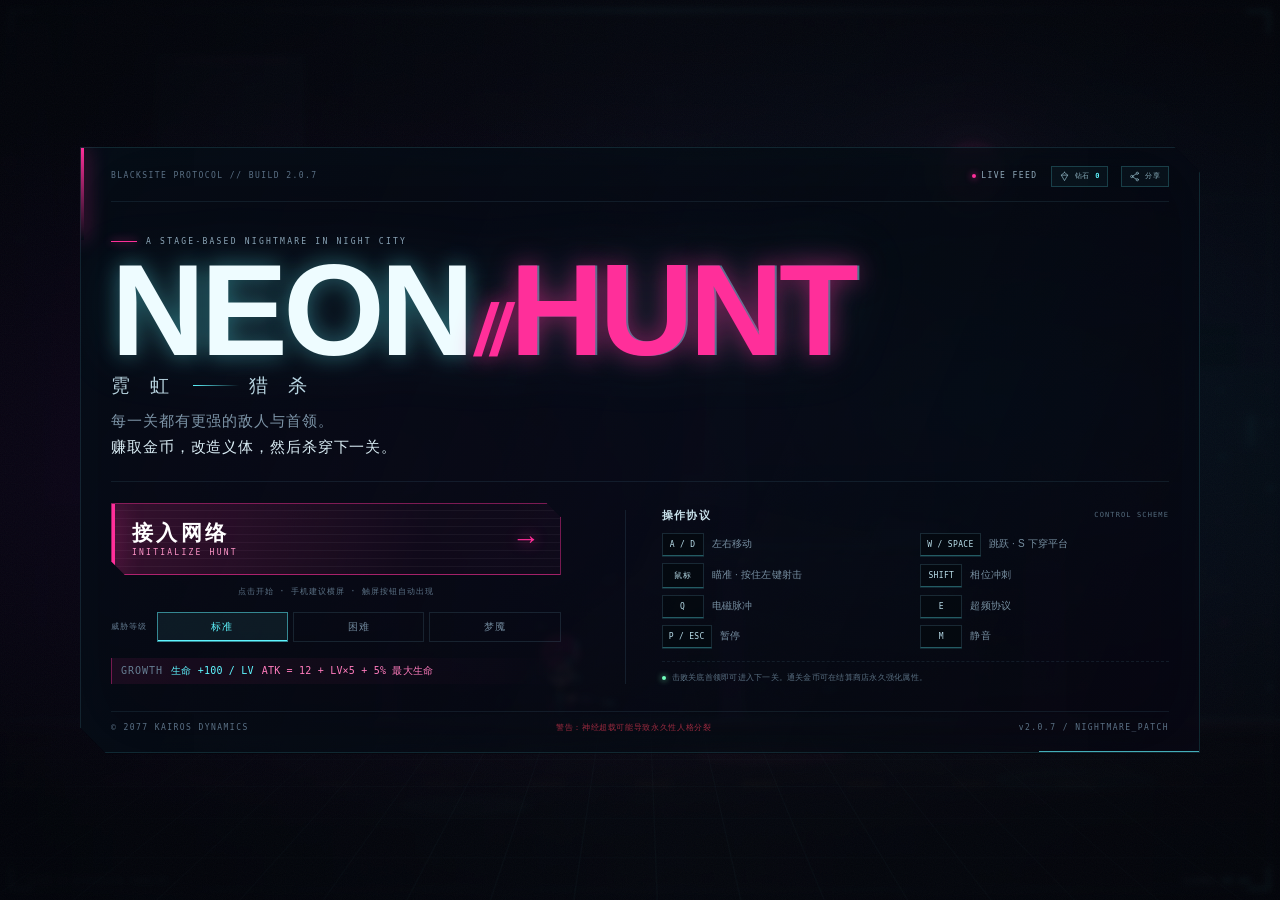
==== index.html @ f84de38c "Add files via upload" ====
<!DOCTYPE html>
<!-- NEON//HUNT single-file share build. All CSS, JS, SVG and audio are self-contained. -->
<html lang="zh-CN">
<head>
  <meta charset="UTF-8" />
  <meta name="viewport" content="width=device-width, initial-scale=1.0, maximum-scale=1.0, user-scalable=no, viewport-fit=cover" />
  <meta name="theme-color" content="#05060c" />
  <meta name="apple-mobile-web-app-capable" content="yes" />
  <meta name="apple-mobile-web-app-status-bar-style" content="black-translucent" />
  <meta name="format-detection" content="telephone=no" />
  <meta name="description" content="NEON//HUNT 霓虹猎杀：2D 赛博朋克闯关射击游戏。击败关底首领进入下一关，赚取金币强化属性，挑战不断升级的威胁。" />
  <meta property="og:title" content="NEON//HUNT · 霓虹猎杀" />
  <meta property="og:description" content="2D 赛博朋克闯关射击：击败首领、赚取金币、强化属性，杀穿下一关。" />
  <meta property="og:type" content="website" />
  <meta name="twitter:card" content="summary" />
  <link rel="icon" href="data:image/svg+xml,%3Csvg xmlns='http://www.w3.org/2000/svg' viewBox='0 0 64 64'%3E%3Crect width='64' height='64' rx='12' fill='%2305060c'/%3E%3Cpath d='M15 46V18l21 23V18' fill='none' stroke='%235ff6ff' stroke-width='5' stroke-linejoin='round' stroke-linecap='round'/%3E%3Cpath d='M40 46 53 18' stroke='%23ff2f9a' stroke-width='5' stroke-linecap='round'/%3E%3C/svg%3E" />
  <title>NEON//HUNT · 霓虹猎杀</title>
  <style>
:root {
  --bg: #05060c;
  --panel: rgba(7, 11, 20, 0.84);
  --cyan: #5ff6ff;
  --cyan-soft: rgba(95, 246, 255, 0.55);
  --magenta: #ff2f9a;
  --magenta-soft: rgba(255, 47, 154, 0.5);
  --violet: #9a78ff;
  --yellow: #ffd76a;
  --danger: #ff415e;
  --green: #72ffbd;
  --white: #eaf7ff;
  --muted: #7b8ca6;
  --line: rgba(120, 200, 230, 0.17);
  --font-display: "Bahnschrift SemiCondensed", "Bahnschrift", "DIN Alternate", "Impact", "Microsoft YaHei", sans-serif;
  --font-body: "Bahnschrift", "Segoe UI", "Microsoft YaHei", sans-serif;
  --font-mono: "Cascadia Mono", "Consolas", "SFMono-Regular", monospace;
}

* { box-sizing: border-box; }

html, body {
  margin: 0;
  width: 100%;
  height: 100%;
  overflow: hidden;
  overscroll-behavior: none;
  touch-action: none;
  background: var(--bg);
  color: var(--white);
  font-family: var(--font-body);
  -webkit-font-smoothing: antialiased;
  user-select: none;
  -webkit-user-select: none;
  -webkit-tap-highlight-color: transparent;
  -webkit-touch-callout: none;
}

button { font: inherit; color: inherit; }
kbd { font-family: var(--font-mono); }
svg { display: block; }
.svg-defs { position: absolute; width: 0; height: 0; overflow: hidden; }

#app {
  position: fixed;
  inset: 0;
  overflow: hidden;
  background: #03040a;
  isolation: isolate;
}

#app::after {
  content: "";
  position: absolute;
  inset: 0;
  z-index: 15;
  pointer-events: none;
  box-shadow: inset 0 0 170px 30px rgba(255, 32, 86, calc(var(--hurt, 0) * 0.72));
  background: radial-gradient(circle at 50% 50%, transparent 38%, rgba(255, 20, 70, calc(var(--hurt, 0) * 0.22)) 100%);
  transition: opacity 0.16s linear;
}

#game {
  position: absolute;
  inset: 0;
  width: 100%;
  height: 100%;
  display: block;
  cursor: none;
  background: #04050b;
  touch-action: none;
}

.vignette, .scanlines, .noise {
  position: absolute;
  inset: 0;
  pointer-events: none;
  z-index: 8;
}
.vignette {
  background:
    radial-gradient(ellipse at 50% 46%, transparent 32%, rgba(2, 4, 10, 0.24) 65%, rgba(1, 2, 7, 0.88) 100%),
    linear-gradient(180deg, rgba(2, 5, 12, 0.55), transparent 18%, transparent 80%, rgba(2, 4, 10, 0.7));
}
.scanlines {
  z-index: 9;
  opacity: 0.13;
  background: repeating-linear-gradient(to bottom, transparent 0, transparent 2px, rgba(0, 0, 0, 0.75) 3px, transparent 4px);
  mix-blend-mode: multiply;
}
.noise {
  z-index: 10;
  opacity: 0.045;
  background-image: url("data:image/svg+xml,%3Csvg xmlns='http://www.w3.org/2000/svg' width='180' height='180'%3E%3Cfilter id='n'%3E%3CfeTurbulence type='fractalNoise' baseFrequency='.82' numOctaves='3' stitchTiles='stitch'/%3E%3C/filter%3E%3Crect width='100%25' height='100%25' filter='url(%23n)'/%3E%3C/svg%3E");
  animation: noiseShift 0.24s steps(2) infinite;
}

.frame {
  position: absolute;
  inset: 10px;
  border: 1px solid rgba(95, 246, 255, 0.06);
  z-index: 12;
  pointer-events: none;
}
.frame::before {
  content: "";
  position: absolute;
  left: 14%;
  right: 14%;
  top: -1px;
  height: 1px;
  background: linear-gradient(90deg, transparent, rgba(95, 246, 255, 0.4), transparent);
}
.frame-corner {
  position: absolute;
  width: 22px;
  height: 22px;
  border-color: rgba(95, 246, 255, 0.55);
  border-style: solid;
}
.frame-corner.tl { top: 0; left: 0; border-width: 1px 0 0 1px; }
.frame-corner.tr { top: 0; right: 0; border-width: 1px 1px 0 0; }
.frame-corner.bl { bottom: 0; left: 0; border-width: 0 0 1px 1px; }
.frame-corner.br { bottom: 0; right: 0; border-width: 0 1px 1px 0; }
.frame-tag {
  position: absolute;
  bottom: 4px;
  font: 7px/1 var(--font-mono);
  letter-spacing: 0.2em;
  color: rgba(128, 190, 210, 0.42);
}
.frame-tag.left { left: 18px; }
.frame-tag.right { right: 18px; }
.frame-tag b { color: rgba(95, 246, 255, 0.65); font-weight: 500; }

/* ============================== HUD ============================== */
.hud-layer {
  position: absolute;
  inset: 0;
  z-index: 13;
  pointer-events: none;
  transition: opacity 0.5s ease;
}
.in-menu .hud-layer { opacity: 0; }

.top-hud {
  position: absolute;
  top: clamp(18px, 3vw, 34px);
  left: clamp(18px, 3vw, 42px);
  right: clamp(18px, 3vw, 42px);
  display: grid;
  grid-template-columns: minmax(300px, 410px) auto minmax(250px, 330px);
  justify-content: space-between;
  align-items: start;
  gap: 24px;
}

.player-card {
  position: relative;
  display: flex;
  align-items: center;
  gap: 12px;
  padding: 10px 16px 10px 10px;
  background:
    linear-gradient(100deg, rgba(7, 15, 26, 0.95), rgba(7, 13, 23, 0.68) 72%, rgba(7, 13, 23, 0));
  border-left: 2px solid var(--cyan);
  box-shadow: -8px 0 28px rgba(95, 246, 255, 0.08);
}
.player-card::before {
  content: "";
  position: absolute;
  left: -2px; top: 0;
  width: 2px; height: 38%;
  background: #fff;
  box-shadow: 0 0 12px var(--cyan);
}
.player-card::after {
  content: "";
  position: absolute;
  inset: 0;
  pointer-events: none;
  background: linear-gradient(115deg, transparent 55%, rgba(95, 246, 255, 0.05) 55.2%, transparent 56%);
}

.avatar-frame {
  position: relative;
  width: 54px;
  height: 58px;
  flex: 0 0 54px;
  display: grid;
  place-items: center;
  background:
    radial-gradient(circle at 50% 40%, rgba(255, 47, 154, 0.28), transparent 65%),
    linear-gradient(160deg, #111a2d, #060a12);
  border: 1px solid rgba(95, 246, 255, 0.45);
  clip-path: polygon(0 8px, 8px 0, 100% 0, 100% calc(100% - 10px), calc(100% - 10px) 100%, 0 100%);
  overflow: hidden;
}
.avatar-frame::before {
  content: "";
  position: absolute;
  inset: 5px;
  border: 1px solid rgba(255, 47, 154, 0.22);
}
.avatar-scan {
  position: absolute;
  left: 0; right: 0; top: -20%;
  height: 40%;
  z-index: 2;
  background: linear-gradient(transparent, rgba(95, 246, 255, 0.24), transparent);
  animation: avatarScan 3.4s linear infinite;
}
.avatar-portrait {
  position: absolute;
  inset: 0;
  z-index: 0;
  width: 100%;
  height: 100%;
  filter: saturate(1.08) drop-shadow(0 0 8px rgba(255, 47, 154, 0.32));
}
.avatar-id {
  position: absolute;
  right: 4px; bottom: 3px;
  z-index: 3;
  padding: 1px 3px;
  font: 6px/1 var(--font-mono);
  letter-spacing: 0.08em;
  color: var(--cyan);
  background: rgba(3, 7, 13, 0.82);
  border: 1px solid rgba(95, 246, 255, 0.24);
}
.avatar-ring {
  position: absolute;
  width: 40px; height: 40px;
  z-index: 1;
  border: 1px dashed rgba(95, 246, 255, 0.32);
  border-radius: 50%;
  animation: spin 14s linear infinite;
  opacity: 0.55;
}
.vitals { flex: 1; min-width: 0; }
.vitals-row { display: flex; align-items: center; justify-content: space-between; gap: 10px; margin-bottom: 5px; }
.callsign {
  font: 11px/1 var(--font-display);
  letter-spacing: 0.16em;
  color: #b9d2e2;
  white-space: nowrap;
}
.callsign b { color: var(--cyan); font-weight: 600; }
.level-chip {
  font: 8px/1 var(--font-mono);
  letter-spacing: 0.05em;
  padding: 4px 6px;
  color: #f9d9ff;
  background: rgba(255, 47, 154, 0.12);
  border: 1px solid rgba(255, 47, 154, 0.45);
  white-space: nowrap;
  box-shadow: inset 0 0 10px rgba(255, 47, 154, 0.06);
}
.bar {
  position: relative;
  overflow: hidden;
  background: rgba(3, 7, 14, 0.85);
  border: 1px solid rgba(142, 190, 218, 0.16);
}
.hp-bar { height: 14px; transform: skewX(-14deg); }
.hp-bar .bar-fill {
  height: 100%;
  width: 100%;
  background: linear-gradient(90deg, #ff1f68 0%, #ff6a4f 64%, #ffd09a 100%);
  box-shadow: 0 0 16px rgba(255, 47, 110, 0.5);
  transition: width 0.18s ease-out;
}
.bar-grid {
  position: absolute;
  inset: 0;
  background: repeating-linear-gradient(90deg, transparent 0 19px, rgba(2, 4, 9, 0.55) 19px 20px);
}
.bar-label {
  position: absolute;
  left: 8px; top: 50%;
  transform: translateY(-50%) skewX(14deg);
  font: 8px/1 var(--font-mono);
  letter-spacing: 0.08em;
  color: #fff;
  text-shadow: 0 1px 3px #000;
}
.xp-bar { height: 4px; margin-top: 6px; background: rgba(95, 246, 255, 0.08); }
.xp-bar .bar-fill {
  height: 100%;
  width: 0%;
  background: linear-gradient(90deg, var(--cyan), #a3a1ff);
  box-shadow: 0 0 10px rgba(95, 246, 255, 0.8);
  transition: width 0.25s ease-out;
}
.xp-meta {
  display: flex;
  justify-content: space-between;
  margin-top: 4px;
  font: 7px/1 var(--font-mono);
  letter-spacing: 0.16em;
  color: #60758d;
}
.xp-meta span:last-child { color: #a6d6e2; }

.mission-card {
  text-align: center;
  padding-top: 2px;
  min-width: 200px;
}
.mission-kicker {
  display: flex;
  align-items: center;
  justify-content: center;
  gap: 6px;
  font: 8px/1 var(--font-mono);
  letter-spacing: 0.2em;
  color: #8ba9bd;
}
.mission-kicker i {
  width: 4px; height: 4px;
  border-radius: 50%;
  background: var(--magenta);
  box-shadow: 0 0 8px var(--magenta);
  animation: blink 1.6s ease-in-out infinite;
}
.timer {
  font: 300 34px/0.9 var(--font-display);
  letter-spacing: 0.09em;
  margin: 7px 0 6px;
  color: #f2fbff;
  text-shadow: 0 0 20px rgba(95, 246, 255, 0.35);
  font-variant-numeric: tabular-nums;
}
.threat-row {
  display: flex;
  align-items: center;
  justify-content: center;
  gap: 7px;
  font: 7px/1 var(--font-mono);
  letter-spacing: 0.14em;
  color: #7f93a8;
}
.threat-row b { color: var(--magenta); font-weight: 500; }
.threat-track {
  position: relative;
  width: 66px;
  height: 3px;
  background: rgba(255, 255, 255, 0.1);
  overflow: hidden;
}
.threat-track i {
  display: block;
  height: 100%;
  width: 4%;
  background: linear-gradient(90deg, var(--cyan), var(--magenta));
  box-shadow: 0 0 8px var(--magenta);
  transition: width 0.3s linear;
}

.score-card {
  display: flex;
  align-items: flex-start;
  justify-content: flex-end;
  gap: clamp(10px, 1.3vw, 18px);
  text-align: right;
  padding-top: 4px;
}
.score-block { display: flex; flex-direction: column; gap: 4px; }
.score-block span {
  font: 7px/1 var(--font-mono);
  letter-spacing: 0.12em;
  color: #698097;
  white-space: nowrap;
}
.score-block b {
  font: 300 19px/1 var(--font-display);
  letter-spacing: 0.08em;
  color: #fbffff;
  font-variant-numeric: tabular-nums;
  text-shadow: 0 0 12px rgba(95, 246, 255, 0.2);
}
.score-block.small b { color: #c4e3ee; font-size: 16px; }
.score-block.coins b { color: var(--yellow); text-shadow: 0 0 14px rgba(255, 215, 106, 0.28); }
.score-block.coins b::before {
  content: "◆";
  display: inline-block;
  margin-right: 4px;
  font-size: 10px;
  color: var(--yellow);
  vertical-align: 2px;
}
.score-block.diamonds b { color: var(--cyan); text-shadow: 0 0 14px rgba(95, 246, 255, 0.3); }
.score-block.diamonds b::before {
  content: "◈";
  display: inline-block;
  margin-right: 4px;
  font-size: 10px;
  color: var(--cyan);
  vertical-align: 2px;
}
.hud-actions { display: flex; gap: 6px; margin-top: 1px; }
.icon-btn {
  width: 29px; height: 29px;
  display: grid;
  place-items: center;
  padding: 0;
  background: rgba(4, 9, 17, 0.62);
  border: 1px solid rgba(120, 190, 220, 0.2);
  color: #8fb5c6;
  cursor: pointer;
  pointer-events: auto;
  transition: color 0.2s, border-color 0.2s, background 0.2s;
}
.icon-btn:hover, .icon-btn:focus-visible { color: var(--cyan); border-color: rgba(95, 246, 255, 0.6); background: rgba(95, 246, 255, 0.08); outline: none; }
.icon-btn svg { width: 15px; height: 15px; fill: currentColor; }
.icon-btn svg path:nth-child(2) { fill: none; stroke: currentColor; stroke-width: 1.5; stroke-linecap: round; }
.icon-btn .sound-off { display: none; }
.muted .icon-btn .sound-on { display: none; }
.muted .icon-btn .sound-off { display: block; }

/* Weapon panel */
.weapon-panel {
  position: absolute;
  left: clamp(18px, 3vw, 42px);
  bottom: clamp(24px, 4vh, 42px);
  width: 274px;
  padding: 11px 14px 12px;
  background: linear-gradient(120deg, rgba(7, 12, 22, 0.94), rgba(5, 9, 17, 0.55));
  border-left: 1px solid rgba(255, 47, 154, 0.62);
  border-bottom: 1px solid rgba(95, 246, 255, 0.12);
  clip-path: polygon(0 0, 100% 0, 100% calc(100% - 12px), calc(100% - 12px) 100%, 0 100%);
  pointer-events: none;
}
.weapon-panel::after {
  content: "";
  position: absolute;
  left: 0; bottom: 0;
  width: 34px; height: 1px;
  background: var(--magenta);
  box-shadow: 0 0 10px var(--magenta);
}
.panel-head { display: flex; justify-content: space-between; align-items: center; }
.panel-kicker { font: 7px/1 var(--font-mono); letter-spacing: 0.2em; color: #617a8f; }
.weapon-tier { font: 8px/1 var(--font-mono); color: var(--magenta); letter-spacing: 0.1em; border: 1px solid rgba(255, 47, 154, 0.3); padding: 3px 5px; }
.weapon-title { display: flex; align-items: center; gap: 8px; margin: 8px 0 9px; }
.weapon-glyph {
  width: 36px; height: 25px;
  display: grid; place-items: center;
  color: var(--cyan);
  border: 1px solid rgba(95, 246, 255, 0.2);
  background: rgba(95, 246, 255, 0.04);
}
.weapon-glyph svg { width: 27px; height: 17px; fill: currentColor; }
.weapon-glyph svg path:last-child { fill: none; stroke: currentColor; stroke-width: 1.2; }
.weapon-title > div:nth-child(2) { display: flex; flex-direction: column; gap: 2px; }
.weapon-title b { font: 600 14px/1 var(--font-display); letter-spacing: 0.08em; }
.weapon-title span { font: 8px/1 var(--font-body); color: #758b9f; letter-spacing: 0.14em; }
.auto-tag { margin-left: auto; font: 7px/1 var(--font-mono); letter-spacing: 0.14em; color: var(--green); }
.auto-tag::before { content: ""; display: inline-block; width: 3px; height: 3px; background: var(--green); border-radius: 50%; margin-right: 4px; box-shadow: 0 0 6px var(--green); vertical-align: 1px; }
.weapon-stats {
  display: grid;
  grid-template-columns: repeat(3, 1fr);
  gap: 1px;
  background: rgba(120, 190, 220, 0.08);
  border: 1px solid rgba(120, 190, 220, 0.08);
}
.weapon-stats div {
  display: flex;
  flex-direction: column;
  gap: 4px;
  padding: 6px 7px;
  background: rgba(4, 8, 15, 0.9);
}
.weapon-stats span { font: 7px/1 var(--font-body); color: #6c8397; letter-spacing: 0.08em; }
.weapon-stats b { font: 500 12px/1 var(--font-mono); color: #d8f7ff; letter-spacing: 0.02em; }
.weapon-mod {
  display: flex; align-items: center; gap: 6px;
  margin-top: 7px;
  font: 7px/1 var(--font-mono);
  letter-spacing: 0.08em;
  color: #61768a;
  white-space: nowrap;
  overflow: hidden;
}
.weapon-mod i { width: 4px; height: 4px; background: #3d5267; }
.weapon-mod.active { color: var(--yellow); }
.weapon-mod.active i { background: var(--yellow); box-shadow: 0 0 7px var(--yellow); }

/* Boss bar */
.boss-wrap {
  position: absolute;
  top: 116px;
  left: 50%;
  width: min(520px, 52vw);
  transform: translate(-50%, -14px);
  opacity: 0;
  transition: opacity 0.35s, transform 0.35s;
  pointer-events: none;
}
.boss-wrap.show { opacity: 1; transform: translate(-50%, 0); }
.boss-meta {
  display: flex;
  align-items: center;
  gap: 10px;
  margin-bottom: 6px;
  font: 8px/1 var(--font-mono);
  letter-spacing: 0.15em;
  color: #ff829e;
}
.boss-meta b { color: #fff; font: 600 11px/1 var(--font-display); letter-spacing: 0.2em; }
.boss-meta #bossHpLabel { margin-left: auto; color: #ffb3c3; }
.boss-meta .boss-skill {
  padding: 2px 7px;
  border: 1px solid rgba(255, 130, 158, 0.3);
  background: rgba(255, 65, 94, 0.1);
  color: #ffbccb;
  letter-spacing: 0.06em;
  white-space: nowrap;
  overflow: hidden;
  text-overflow: ellipsis;
  max-width: 46%;
}
.boss-alert { color: var(--danger); animation: blink 1s steps(2) infinite; }
.boss-track {
  height: 7px;
  background: rgba(30, 3, 10, 0.76);
  border: 1px solid rgba(255, 65, 94, 0.35);
  padding: 1px;
  overflow: hidden;
}
.boss-track i {
  display: block;
  width: 100%;
  height: 100%;
  background: linear-gradient(90deg, #ff274f, #ff8f5e, #ffe0a3);
  box-shadow: 0 0 18px rgba(255, 50, 90, 0.7);
  transition: width 0.15s linear;
}

/* Skills */
.skill-bar {
  position: absolute;
  left: 50%;
  bottom: clamp(22px, 3.5vh, 36px);
  transform: translateX(-50%);
  display: flex;
  align-items: flex-end;
  gap: 9px;
  pointer-events: none;
}
.skill-slot {
  --accent: var(--cyan);
  position: relative;
  width: 174px;
  height: 58px;
  display: flex;
  align-items: center;
  gap: 9px;
  padding: 9px 10px 9px 8px;
  background: linear-gradient(110deg, rgba(8, 15, 26, 0.94), rgba(5, 10, 18, 0.7));
  border: 1px solid rgba(95, 246, 255, 0.16);
  border-bottom-color: rgba(95, 246, 255, 0.38);
  clip-path: polygon(0 0, 100% 0, 100% calc(100% - 9px), calc(100% - 9px) 100%, 0 100%);
  overflow: hidden;
  transition: border-color 0.2s, transform 0.2s;
}
.skill-slot.core { --accent: var(--magenta); border-color: rgba(255, 47, 154, 0.22); border-bottom-color: rgba(255, 47, 154, 0.5); transform: translateY(-5px); background: linear-gradient(110deg, rgba(24, 8, 22, 0.95), rgba(10, 6, 16, 0.74)); }
.skill-slot.dash { --accent: var(--violet); border-color: rgba(154, 120, 255, 0.18); border-bottom-color: rgba(154, 120, 255, 0.4); }
.skill-slot.ready { border-bottom-color: var(--accent); box-shadow: 0 5px 22px color-mix(in srgb, var(--accent) 12%, transparent); }
.skill-slot.ready .skill-icon { color: var(--accent); text-shadow: 0 0 12px var(--accent); }
.skill-slot.ready .skill-icon::after { content: ""; position: absolute; inset: -4px; border: 1px solid color-mix(in srgb, var(--accent) 35%, transparent); animation: readyPulse 2.2s ease-out infinite; }
.skill-icon {
  position: relative;
  width: 35px; height: 35px;
  flex: 0 0 35px;
  display: grid; place-items: center;
  color: #617488;
  background: rgba(255, 255, 255, 0.025);
  border: 1px solid rgba(255, 255, 255, 0.07);
}
.skill-icon svg { width: 23px; height: 23px; fill: none; stroke: currentColor; stroke-width: 1.35; stroke-linecap: round; stroke-linejoin: round; }
.skill-meta { display: flex; flex-direction: column; gap: 4px; min-width: 0; }
.skill-meta b { font: 600 11px/1 var(--font-body); letter-spacing: 0.04em; color: #d9edf6; white-space: nowrap; }
.skill-meta span { font: 6px/1 var(--font-mono); letter-spacing: 0.13em; color: #60758a; white-space: nowrap; }
.skill-key {
  position: absolute;
  top: 4px; right: 5px;
  font: 7px/1 var(--font-mono);
  letter-spacing: 0.08em;
  color: #688096;
  z-index: 4;
}
.skill-time {
  position: absolute;
  left: 26px; top: 50%;
  transform: translate(-50%, -50%);
  z-index: 5;
  font: 500 15px/1 var(--font-mono);
  color: #fff;
  text-shadow: 0 0 8px #000, 0 0 3px #000;
  opacity: 0;
}
.skill-slot.cooling .skill-time { opacity: 1; }
.skill-slot.cooling .skill-icon, .skill-slot.cooling .skill-meta { opacity: 0.38; }
.skill-slot.active-buff { border-color: var(--accent); box-shadow: 0 0 22px color-mix(in srgb, var(--accent) 18%, transparent); }
.skill-slot.active-buff .skill-icon { color: var(--accent); opacity: 1; animation: buffPulse 0.7s ease-in-out infinite alternate; }
.skill-slot.active-buff .skill-meta b { color: var(--accent); }
.skill-slot.active-buff .skill-cd { background: conic-gradient(from 0deg, color-mix(in srgb, var(--accent) 15%, transparent), transparent 62%); }
@keyframes buffPulse { from { filter: drop-shadow(0 0 2px var(--accent)); } to { filter: drop-shadow(0 0 10px var(--accent)); } }
.skill-cd {
  position: absolute;
  inset: 0;
  z-index: 3;
  pointer-events: none;
  opacity: 0;
  background: conic-gradient(from 0deg, rgba(1, 3, 8, 0.76) var(--deg, 0deg), transparent var(--deg, 0deg));
}
.skill-slot.cooling .skill-cd { opacity: 1; }
.skill-slot.flash { animation: skillFlash 0.35s ease-out; }

/* Mobile status and touch controls */
.mobile-status {
  display: none;
  position: absolute;
  top: max(86px, calc(env(safe-area-inset-top) + 72px));
  left: 50%;
  transform: translateX(-50%);
  align-items: center;
  gap: 8px;
  padding: 5px 10px;
  background: rgba(4, 9, 17, 0.72);
  border: 1px solid rgba(95, 246, 255, 0.16);
  backdrop-filter: blur(8px);
  font: 8px/1 var(--font-mono);
  letter-spacing: 0.08em;
  color: #94afbf;
  white-space: nowrap;
  pointer-events: none;
  z-index: 4;
}
.mobile-status i { width: 1px; height: 9px; background: rgba(95, 246, 255, 0.2); }
.mobile-status b { color: #e9fbff; font-weight: 500; font-variant-numeric: tabular-nums; }
.mobile-status em { font-style: normal; color: var(--yellow); }
.mobile-status span:nth-of-type(2) { color: var(--cyan); }

.touch-controls { display: none; position: absolute; inset: 0; z-index: 6; pointer-events: none; }
.touch-device.playing .touch-controls { display: block; }
.touch-device .weapon-panel, .touch-device .skill-bar { display: none; }
.touch-device .icon-btn { width: 32px; height: 32px; }
.touch-device .hud-actions { gap: 5px; }
.touch-device .icon-btn svg { width: 16px; height: 16px; }
.touch-device .toast-stack { display: none; }
.tc-move, .tc-actions { position: absolute; bottom: max(16px, env(safe-area-inset-bottom)); pointer-events: none; }
.tc-move {
  left: max(14px, env(safe-area-inset-left));
  width: 142px;
  height: 150px;
}
.tc-actions {
  right: max(14px, env(safe-area-inset-right));
  display: flex;
  align-items: flex-end;
  gap: 8px;
}
.tc-btn, .tc-action {
  pointer-events: auto;
  touch-action: none;
  -webkit-tap-highlight-color: transparent;
  display: grid;
  place-items: center;
  padding: 0;
  color: #d9f4fb;
  background: rgba(7, 14, 24, 0.55);
  border: 1px solid rgba(95, 246, 255, 0.28);
  box-shadow: inset 0 0 18px rgba(95, 246, 255, 0.04);
  backdrop-filter: blur(4px);
  transition: transform 0.08s, background 0.08s, border-color 0.12s;
}
.tc-btn {
  position: absolute;
  width: 60px;
  height: 60px;
  border-radius: 50%;
  font: 500 17px/1 var(--font-mono);
}
.tc-left { left: 0; bottom: 6px; }
.tc-right { left: 76px; bottom: 6px; }
.tc-jump {
  left: 76px;
  bottom: 78px;
  width: 54px;
  height: 54px;
  font-family: var(--font-body);
  font-size: 13px;
  color: var(--cyan);
  border-color: rgba(95, 246, 255, 0.44);
}
.tc-drop {
  left: 0;
  bottom: 82px;
  width: 46px;
  height: 46px;
  font-family: var(--font-body);
  font-size: 11px;
  color: #8ea6b9;
  border-color: rgba(120, 190, 220, 0.25);
}
.tc-btn.pressed, .tc-action.pressed {
  transform: scale(0.92);
  background: rgba(95, 246, 255, 0.2);
  border-color: var(--cyan);
}
.tc-action {
  position: relative;
  width: 56px;
  height: 56px;
  border-radius: 50%;
  grid-template-rows: 1fr auto;
  padding: 8px 3px 7px;
  border-color: rgba(255, 47, 154, 0.35);
}
.tc-action span { font: 500 17px/1 var(--font-mono); color: #fff; }
.tc-action small { font: 5px/1 var(--font-mono); letter-spacing: 0.04em; color: #a37692; margin-top: 4px; }
.tc-action.tc-dash {
  width: 62px;
  height: 62px;
  border-color: rgba(154, 120, 255, 0.42);
}
.tc-action.tc-dash span { color: var(--violet); font-size: 19px; }
.tc-action.cooling { opacity: 0.45; }
.tc-cd {
  position: absolute;
  inset: 0;
  display: grid;
  place-items: center;
  border-radius: 50%;
  color: #fff;
  background: rgba(2, 5, 10, 0.62);
  font: 500 14px/1 var(--font-mono);
  opacity: 0;
}
.tc-action.cooling .tc-cd { opacity: 1; }
.tc-auto {
  position: absolute;
  right: max(14px, env(safe-area-inset-right));
  bottom: calc(max(16px, env(safe-area-inset-bottom)) + 70px);
  display: flex;
  align-items: center;
  gap: 5px;
  padding: 4px 7px;
  background: rgba(4, 9, 16, 0.48);
  border: 1px solid rgba(114, 255, 189, 0.16);
  font: 6px/1 var(--font-mono);
  letter-spacing: 0.06em;
  color: #6e8d9b;
  pointer-events: none;
}
.tc-auto i { width: 3px; height: 3px; border-radius: 50%; background: var(--green); box-shadow: 0 0 6px var(--green); }
.touch-tip {
  display: none;
  align-items: center;
  gap: 6px;
  padding: 7px 9px;
  border: 1px solid rgba(95, 246, 255, 0.14);
  background: rgba(95, 246, 255, 0.04);
  font: 8px/1.4 var(--font-body);
  color: #708b9d;
  letter-spacing: 0.02em;
}
.touch-tip i { flex: 0 0 4px; width: 4px; height: 4px; border-radius: 50%; background: var(--cyan); box-shadow: 0 0 7px var(--cyan); }
.touch-device .touch-tip { display: flex; }

/* Attribute / stats panel */
.stats-shell {
  position: relative;
  width: min(1080px, 94vw);
  max-height: 90vh;
  padding: 24px 28px 18px;
  background:
    linear-gradient(160deg, rgba(8, 16, 26, 0.97), rgba(4, 7, 13, 0.98)),
    radial-gradient(circle at 82% 8%, rgba(95, 246, 255, 0.1), transparent 55%);
  border: 1px solid rgba(95, 246, 255, 0.22);
  box-shadow: 0 0 0 1px rgba(2, 6, 12, 0.9), 0 30px 90px rgba(0, 0, 0, 0.75);
  clip-path: polygon(0 0, calc(100% - 24px) 0, 100% 24px, 100% 100%, 24px 100%, 0 calc(100% - 24px));
  display: flex;
  flex-direction: column;
  gap: 12px;
  overflow: hidden;
}
.stats-shell::before {
  content: '';
  position: absolute;
  left: 0;
  top: 0;
  width: 3px;
  height: 70px;
  background: var(--cyan);
  box-shadow: 0 0 16px var(--cyan);
}
.stats-head {
  display: flex;
  align-items: flex-start;
  justify-content: space-between;
  gap: 16px;
  padding-bottom: 10px;
  border-bottom: 1px solid rgba(95, 246, 255, 0.14);
}
.stats-head h2 {
  margin: 4px 0 0;
  font: 700 30px/1 var(--font-body);
  letter-spacing: 0.06em;
  color: #f2fbff;
}
.stats-wallet {
  text-align: right;
  padding: 6px 12px;
  border: 1px solid rgba(255, 215, 106, 0.28);
  background: rgba(255, 215, 106, 0.05);
}
.stats-wallet span { display: block; font: 6px/1 var(--font-mono); letter-spacing: 0.24em; color: #8d7f5a; }
.stats-wallet b { font: 600 20px/1.2 var(--font-mono); color: var(--yellow); }
.stats-body {
  display: grid;
  grid-template-columns: 1fr 1fr;
  gap: 18px;
  overflow-y: auto;
  padding-right: 4px;
}
.stats-col { display: flex; flex-direction: column; gap: 8px; }
.stats-section-title {
  display: flex;
  align-items: center;
  gap: 6px;
  margin-top: 2px;
  font: 9px/1 var(--font-mono);
  letter-spacing: 0.2em;
  color: #7d99a8;
}
.stats-section-title i {
  width: 3px;
  height: 10px;
  background: var(--magenta);
  box-shadow: 0 0 8px var(--magenta);
}
.stats-section-title span { margin-left: auto; color: #4d6573; font-size: 7px; }
.stats-grid {
  display: grid;
  grid-template-columns: 1fr 1fr;
  gap: 1px;
  background: rgba(95, 246, 255, 0.08);
  border: 1px solid rgba(95, 246, 255, 0.1);
}
.stats-grid > div {
  display: flex;
  align-items: baseline;
  justify-content: space-between;
  gap: 8px;
  padding: 9px 11px;
  background: rgba(4, 9, 16, 0.86);
}
.stats-grid span { font: 10px/1.2 var(--font-body); color: #7b93a6; letter-spacing: 0.02em; }
.stats-grid b {
  font: 600 14px/1.2 var(--font-mono);
  color: #e8f9ff;
  text-align: right;
  font-variant-numeric: tabular-nums;
}
.stats-upgrades {
  display: flex;
  flex-wrap: wrap;
  gap: 4px;
  min-height: 42px;
  padding: 8px;
  border: 1px solid rgba(154, 120, 255, 0.16);
  background: rgba(154, 120, 255, 0.04);
}
.stats-chip {
  display: flex;
  align-items: center;
  gap: 7px;
  padding: 5px 9px;
  border: 1px solid rgba(154, 120, 255, 0.3);
  background: rgba(154, 120, 255, 0.1);
  font: 10px/1 var(--font-body);
  color: #d3c6ff;
}
.stats-chip b { font: 600 9px/1 var(--font-mono); color: var(--violet); letter-spacing: 0.04em; }
.stats-empty { font: 8px/1.5 var(--font-body); color: #55697a; padding: 4px 2px; }
.stats-foot {
  display: flex;
  align-items: center;
  justify-content: space-between;
  gap: 12px;
  padding-top: 10px;
  border-top: 1px solid rgba(95, 246, 255, 0.12);
  font: 7px/1.4 var(--font-mono);
  color: #5f7787;
  letter-spacing: 0.04em;
}
.stats-close { padding: 7px 14px; font-size: 10px; }

/* Announcements and toasts */
.announce {
  position: absolute;
  top: 20%;
  left: 50%;
  transform: translate(-50%, 8px);
  text-align: center;
  opacity: 0;
  pointer-events: none;
  z-index: 14;
  transition: opacity 0.3s, transform 0.3s;
  white-space: nowrap;
}
.announce.show { opacity: 1; transform: translate(-50%, 0); }
.announce-kicker {
  display: block;
  font: 9px/1 var(--font-mono);
  letter-spacing: 0.46em;
  color: var(--danger);
  text-shadow: 0 0 12px rgba(255, 65, 94, 0.7);
  margin-bottom: 7px;
}
.announce b {
  font: 500 clamp(24px, 4vw, 44px)/1 var(--font-display);
  letter-spacing: 0.08em;
  color: #fff;
  text-shadow: 0 0 28px rgba(255, 47, 154, 0.6);
}
.announce::before, .announce::after {
  content: "";
  position: absolute;
  top: 50%;
  width: 70px; height: 1px;
  background: linear-gradient(90deg, transparent, rgba(255, 65, 94, 0.6));
}
.announce::before { right: calc(100% + 24px); }
.announce::after { left: calc(100% + 24px); transform: rotate(180deg); }

.toast-stack {
  position: absolute;
  top: 128px;
  right: clamp(18px, 3vw, 42px);
  display: flex;
  flex-direction: column;
  align-items: flex-end;
  gap: 6px;
  z-index: 14;
}
.toast {
  display: flex; align-items: center; gap: 7px;
  padding: 6px 10px;
  background: rgba(4, 9, 17, 0.85);
  border-right: 1px solid var(--cyan);
  font: 8px/1 var(--font-mono);
  letter-spacing: 0.08em;
  color: #aac7d4;
  animation: toastIn 0.3s ease-out, toastOut 0.4s ease-in 2.2s forwards;
  max-width: 280px;
}
.toast b { color: var(--cyan); font-weight: 500; }
.toast.magenta { border-color: var(--magenta); }
.toast.magenta b { color: var(--magenta); }

/* Crosshair */
.crosshair {
  position: absolute;
  left: 50%; top: 50%;
  width: 38px; height: 38px;
  z-index: 16;
  pointer-events: none;
  transform: translate(-50%, -50%);
  opacity: 0;
  transition: opacity 0.2s;
  color: var(--cyan);
  mix-blend-mode: screen;
}
body.playing .crosshair { opacity: 0.9; }
.ch-dot {
  position: absolute; left: 50%; top: 50%;
  width: 3px; height: 3px;
  transform: translate(-50%, -50%);
  background: currentColor;
  border-radius: 50%;
  box-shadow: 0 0 7px currentColor;
}
.ch-ring {
  position: absolute; inset: 8px;
  border: 1px solid currentColor;
  border-radius: 50%;
  opacity: 0.55;
  transition: transform 0.12s, opacity 0.12s;
}
.ch-tick { position: absolute; background: currentColor; opacity: 0.8; box-shadow: 0 0 4px currentColor; }
.ch-tick.t { width: 1px; height: 5px; top: 0; left: 50%; }
.ch-tick.b { width: 1px; height: 5px; bottom: 0; left: 50%; }
.ch-tick.l { height: 1px; width: 5px; left: 0; top: 50%; }
.ch-tick.r { height: 1px; width: 5px; right: 0; top: 50%; }
body.firing .ch-ring { transform: scale(0.72); opacity: 0.95; }
body.firing .crosshair { transform: translate(-50%, -50%) scale(1.08); }

/* ============================== OVERLAYS ============================== */
.overlay {
  position: absolute;
  inset: 0;
  z-index: 22;
  display: flex;
  align-items: center;
  justify-content: center;
  opacity: 0;
  visibility: hidden;
  transition: opacity 0.35s ease, visibility 0.35s;
  cursor: default;
}
.overlay.active { opacity: 1; visibility: visible; }
.perm-overlay { z-index: 40; background: rgba(2, 5, 10, 0.82); backdrop-filter: blur(5px); }
.stats-wallet.diamonds { border-color: rgba(95, 246, 255, 0.32); background: rgba(95, 246, 255, 0.06); margin-left: 8px; }
.stats-wallet.diamonds b { color: var(--cyan); }
.stats-chip.perm { border-color: rgba(95, 246, 255, 0.34); background: rgba(95, 246, 255, 0.09); color: #b6f4ff; }
.stats-chip.perm b { color: var(--cyan); }
.perm-upgrades { border-color: rgba(95, 246, 255, 0.2); background: rgba(95, 246, 255, 0.04); }
.stats-head { flex-wrap: wrap; }
.overlay::before {
  content: "";
  position: absolute;
  inset: 0;
  pointer-events: none;
}

.menu-overlay {
  background:
    radial-gradient(ellipse at 24% 52%, rgba(22, 6, 38, 0.5), transparent 55%),
    radial-gradient(ellipse at 78% 45%, rgba(0, 30, 44, 0.35), transparent 55%),
    linear-gradient(90deg, rgba(2, 4, 10, 0.9) 0%, rgba(3, 6, 14, 0.52) 52%, rgba(2, 4, 10, 0.7) 100%);
  backdrop-filter: blur(3px);
}
.menu-grid {
  position: absolute;
  inset: -20%;
  opacity: 0.23;
  background-image:
    linear-gradient(rgba(95, 246, 255, 0.13) 1px, transparent 1px),
    linear-gradient(90deg, rgba(95, 246, 255, 0.1) 1px, transparent 1px);
  background-size: 70px 70px;
  transform: perspective(600px) rotateX(58deg) translateY(23%);
  transform-origin: 50% 80%;
  mask-image: radial-gradient(ellipse at 50% 55%, #000 10%, transparent 64%);
  animation: gridDrift 20s linear infinite;
}
.menu-shell {
  position: relative;
  z-index: 2;
  width: min(1120px, 92vw);
  padding: 18px 30px 20px;
  background:
    linear-gradient(112deg, rgba(6, 12, 22, 0.85), rgba(4, 8, 15, 0.48) 65%, rgba(10, 5, 18, 0.65));
  border: 1px solid rgba(95, 246, 255, 0.13);
  box-shadow: 0 40px 120px rgba(0, 0, 0, 0.5), inset 0 0 80px rgba(95, 246, 255, 0.025);
  clip-path: polygon(0 0, calc(100% - 26px) 0, 100% 26px, 100% 100%, 26px 100%, 0 calc(100% - 26px));
  backdrop-filter: blur(10px);
}
.menu-shell::before, .menu-shell::after {
  content: "";
  position: absolute;
  pointer-events: none;
}
.menu-shell::before {
  left: 0; top: 0; width: 3px; height: 92px;
  background: linear-gradient(var(--magenta), transparent);
  box-shadow: 0 0 20px var(--magenta);
}
.menu-shell::after {
  right: 0; bottom: 0; height: 1px; width: 160px;
  background: var(--cyan);
  opacity: 0.7;
}
.menu-topline, .menu-footer {
  display: flex;
  justify-content: space-between;
  align-items: center;
  font: 8px/1 var(--font-mono);
  letter-spacing: 0.18em;
  color: #5b7186;
}
.menu-topline { padding-bottom: 14px; border-bottom: 1px solid rgba(120, 190, 220, 0.1); }
.menu-top-right { display: flex; align-items: center; gap: 13px; }
.live-dot { display: flex; align-items: center; gap: 5px; color: #90a9ba; }
.live-dot i { width: 4px; height: 4px; background: var(--magenta); border-radius: 50%; box-shadow: 0 0 7px var(--magenta); animation: blink 1.4s steps(2) infinite; }
.share-btn {
  display: flex;
  align-items: center;
  gap: 5px;
  padding: 4px 7px;
  background: rgba(95, 246, 255, 0.035);
  border: 1px solid rgba(95, 246, 255, 0.2);
  color: #8fb4c3;
  font: 7px/1 var(--font-mono);
  letter-spacing: 0.12em;
  cursor: pointer;
  transition: color 0.2s, border-color 0.2s, background 0.2s;
}
.share-btn svg { width: 11px; height: 11px; fill: none; stroke: currentColor; stroke-width: 1.6; stroke-linecap: round; }
.share-btn:hover, .share-btn:focus-visible { color: var(--cyan); border-color: rgba(95, 246, 255, 0.55); background: rgba(95, 246, 255, 0.08); outline: none; }
.share-btn.copied { color: var(--green); border-color: rgba(114, 255, 189, 0.5); }
.hero-lockup { padding: clamp(20px, 4vh, 42px) 0 clamp(14px, 2.4vh, 26px); }
.menu-kicker {
  font: 8px/1 var(--font-mono);
  letter-spacing: 0.28em;
  color: #8da5b7;
  margin-bottom: 14px;
  display: flex;
  align-items: center;
  gap: 9px;
}
.menu-kicker::before { content: ""; width: 26px; height: 1px; background: var(--magenta); box-shadow: 0 0 8px var(--magenta); }
.logo {
  margin: 0;
  display: flex;
  align-items: baseline;
  font-family: var(--font-display);
  font-weight: 700;
  font-size: clamp(66px, 10.2vw, 132px);
  line-height: 0.77;
  letter-spacing: -0.035em;
  white-space: nowrap;
  filter: drop-shadow(0 0 30px rgba(95, 246, 255, 0.1));
}
.logo-neon { color: #eefcff; text-shadow: 0 0 22px rgba(95, 246, 255, 0.38); }
.logo-slash { color: var(--magenta); font-size: 0.56em; margin: 0 0.035em 0 0.08em; text-shadow: 0 0 22px rgba(255, 47, 154, 0.8); transform: skewX(-8deg); }
.logo-hunt {
  position: relative;
  color: var(--magenta);
  text-shadow: 0 0 26px rgba(255, 47, 154, 0.55), 2px 0 rgba(95, 246, 255, 0.5);
}
.logo-hunt::before, .logo-hunt::after {
  content: attr(data-text);
  position: absolute;
  inset: 0;
  color: var(--magenta);
  opacity: 0;
  pointer-events: none;
}
.logo-hunt::before { left: 3px; text-shadow: -3px 0 var(--cyan); animation: glitchA 7s steps(1) infinite; }
.logo-hunt::after { left: -2px; text-shadow: 2px 0 #ff9dce; animation: glitchB 8s steps(1) infinite; }
.cn-logo {
  display: flex;
  align-items: center;
  gap: 10px;
  margin: 16px 0 13px;
  font: 300 clamp(14px, 1.5vw, 19px)/1 var(--font-body);
  letter-spacing: 0.52em;
  color: #b9d4e0;
}
.cn-logo i { width: 46px; height: 1px; background: linear-gradient(90deg, var(--cyan), transparent); margin-left: 4px; }
.tagline {
  margin: 0;
  font: 300 clamp(13px, 1.2vw, 15px)/1.7 var(--font-body);
  letter-spacing: 0.06em;
  color: #7d94a7;
}
.tagline b { color: #d9ecf4; font-weight: 500; }

.menu-operative {
  position: absolute;
  top: 72px;
  right: 18px;
  z-index: 2;
  width: 218px;
  display: flex;
  flex-direction: column;
  align-items: center;
  text-align: center;
  pointer-events: none;
  animation: operativeFloat 6.5s ease-in-out infinite;
}
.operative-glow {
  position: absolute;
  top: 35px;
  width: 190px;
  height: 190px;
  border-radius: 50%;
  background:
    radial-gradient(circle, rgba(255, 47, 154, 0.2), transparent 64%),
    radial-gradient(circle at 60% 40%, rgba(95, 246, 255, 0.12), transparent 58%);
  filter: blur(8px);
}
.operative-code {
  position: relative;
  font: 7px/1 var(--font-mono);
  letter-spacing: 0.22em;
  color: rgba(255, 130, 182, 0.7);
  margin-bottom: -2px;
}
.operative-code::before, .operative-code::after {
  content: "";
  position: absolute;
  top: 50%;
  width: 22px; height: 1px;
  background: linear-gradient(90deg, transparent, rgba(255, 47, 154, 0.55));
}
.operative-code::before { right: calc(100% + 8px); }
.operative-code::after { left: calc(100% + 8px); transform: rotate(180deg); }
.operative-portrait {
  position: relative;
  width: 188px;
  height: 202px;
  margin: 0 auto -8px;
  filter: drop-shadow(0 12px 26px rgba(0, 0, 0, 0.45)) drop-shadow(0 0 18px rgba(255, 47, 154, 0.12));
}
.operative-meta { position: relative; display: flex; flex-direction: column; gap: 5px; }
.operative-meta b {
  font: 600 16px/1 var(--font-display);
  letter-spacing: 0.12em;
  color: #f4fbff;
}
.operative-meta b em { font-style: normal; color: var(--magenta); font-size: 0.68em; letter-spacing: 0.16em; }
.operative-meta span {
  font: 7px/1 var(--font-mono);
  letter-spacing: 0.14em;
  color: #7f95a8;
}
.operative-tag {
  position: relative;
  margin-top: 10px;
  padding-top: 7px;
  border-top: 1px solid rgba(120, 190, 220, 0.12);
  font: 8px/1.5 var(--font-body);
  letter-spacing: 0.05em;
  color: #617a8e;
}
@keyframes operativeFloat {
  0%, 100% { transform: translateY(0); }
  50% { transform: translateY(-6px); }
}

.menu-body {
  display: grid;
  grid-template-columns: minmax(280px, 0.95fr) minmax(360px, 1.15fr);
  gap: clamp(26px, 5vw, 70px);
  align-items: end;
  padding: clamp(16px, 2.4vh, 26px) 0 clamp(18px, 3vh, 32px);
  border-top: 1px solid rgba(120, 190, 220, 0.1);
}
.start-column { display: flex; flex-direction: column; gap: 11px; }
.start-btn {
  position: relative;
  display: flex;
  align-items: center;
  justify-content: space-between;
  width: 100%;
  min-height: 72px;
  padding: 14px 20px;
  overflow: hidden;
  cursor: pointer;
  text-align: left;
  background: linear-gradient(100deg, rgba(255, 47, 154, 0.19), rgba(255, 47, 154, 0.035) 70%);
  border: 1px solid rgba(255, 47, 154, 0.62);
  color: #fff;
  clip-path: polygon(0 0, calc(100% - 14px) 0, 100% 14px, 100% 100%, 14px 100%, 0 calc(100% - 14px));
  transition: background 0.25s, border-color 0.25s, transform 0.25s;
}
.start-btn::before {
  content: "";
  position: absolute;
  inset: 0;
  background: linear-gradient(100deg, rgba(255, 47, 154, 0.32), transparent 58%);
  opacity: 0;
  transition: opacity 0.25s;
}
.start-btn::after {
  content: "";
  position: absolute;
  left: 0; top: 0;
  width: 3px; height: 100%;
  background: var(--magenta);
  box-shadow: 0 0 24px var(--magenta);
}
.start-btn:hover, .start-btn:focus-visible {
  background: linear-gradient(100deg, rgba(255, 47, 154, 0.33), rgba(255, 47, 154, 0.06) 70%);
  border-color: #ff71bd;
  transform: translateY(-2px);
  outline: none;
}
.start-btn:hover::before { opacity: 1; }
.start-copy { position: relative; z-index: 1; display: flex; flex-direction: column; gap: 6px; }
.start-copy b { font: 600 21px/1 var(--font-display); letter-spacing: 0.16em; }
.start-copy small { font: 8px/1 var(--font-mono); letter-spacing: 0.28em; color: #ff96c9; }
.start-arrow {
  position: relative;
  z-index: 1;
  font: 300 28px/1 var(--font-display);
  color: var(--magenta);
  text-shadow: 0 0 14px var(--magenta);
  transition: transform 0.25s;
}
.start-btn:hover .start-arrow { transform: translateX(5px); }
.start-glitch {
  position: absolute;
  inset: 0;
  background: repeating-linear-gradient(0deg, transparent 0 7px, rgba(255, 255, 255, 0.045) 7px 8px);
  mix-blend-mode: overlay;
  pointer-events: none;
}
.menu-hint { font: 8px/1.4 var(--font-mono); letter-spacing: 0.12em; color: #5c7286; text-align: center; }
.difficulty-row { display: flex; align-items: center; gap: 5px; margin-top: 4px; }
.difficulty-row > span { font: 8px/1 var(--font-mono); letter-spacing: 0.12em; color: #62798e; margin-right: 5px; }
.growth-note {
  display: flex;
  align-items: center;
  gap: 8px;
  margin-top: 5px;
  padding: 7px 9px;
  border-left: 1px solid rgba(255, 47, 154, 0.45);
  background: linear-gradient(90deg, rgba(255, 47, 154, 0.08), transparent);
  font: 10px/1.2 var(--font-mono);
  letter-spacing: 0.02em;
  color: #9cb2c3;
}
.growth-note b { color: var(--cyan); font-weight: 500; }
.growth-note em { font-style: normal; color: #ff7cbd; }
.growth-note span { color: #667e92; letter-spacing: 0.1em; }
@media (max-width: 560px) {
  .growth-note { font-size: 8px; gap: 5px; padding: 6px; }
}
.diff-btn {
  flex: 1;
  padding: 7px 8px;
  background: transparent;
  border: 1px solid rgba(120, 185, 210, 0.15);
  color: #70879b;
  font-size: 10px;
  letter-spacing: 0.12em;
  cursor: pointer;
  transition: all 0.2s;
}
.diff-btn:hover { color: #d1effa; border-color: rgba(95, 246, 255, 0.45); }
.diff-btn.active { color: var(--cyan); border-color: rgba(95, 246, 255, 0.5); background: rgba(95, 246, 255, 0.07); box-shadow: inset 0 -1px 0 var(--cyan); }
.control-column { border-left: 1px solid rgba(120, 190, 220, 0.12); padding-left: clamp(20px, 3vw, 36px); }
.control-title {
  display: flex; justify-content: space-between; align-items: center;
  font: 600 11px/1 var(--font-body);
  letter-spacing: 0.12em;
  color: #c9e2ec;
  margin-bottom: 12px;
}
.control-title span { font: 7px/1 var(--font-mono); letter-spacing: 0.16em; color: #566d80; }
.control-grid { display: grid; grid-template-columns: 1fr 1fr; gap: 7px 10px; }
.control-grid > div { display: flex; align-items: center; gap: 8px; min-width: 0; }
.control-grid kbd {
  flex: 0 0 auto;
  min-width: 42px;
  padding: 6px 6px;
  text-align: center;
  font-size: 8px;
  letter-spacing: 0.04em;
  color: #b7dce8;
  background: rgba(4, 9, 16, 0.8);
  border: 1px solid rgba(120, 190, 220, 0.18);
  border-bottom-color: rgba(95, 246, 255, 0.35);
  box-shadow: 0 1px 0 rgba(95, 246, 255, 0.12);
  white-space: nowrap;
}
.control-grid span { font-size: 10px; color: #7890a2; letter-spacing: 0.02em; white-space: nowrap; overflow: hidden; text-overflow: ellipsis; }
.auto-note {
  display: flex; align-items: flex-start; gap: 6px;
  margin-top: 13px;
  padding-top: 10px;
  border-top: 1px dashed rgba(120, 190, 220, 0.11);
  font: 8px/1.6 var(--font-body);
  color: #5b7183;
  letter-spacing: 0.03em;
}
.auto-note i { flex: 0 0 4px; width: 4px; height: 4px; margin-top: 4px; background: var(--green); border-radius: 50%; box-shadow: 0 0 6px var(--green); }
.menu-footer { padding-top: 12px; border-top: 1px solid rgba(120, 190, 220, 0.1); gap: 14px; flex-wrap: wrap; }
.menu-warning { color: rgba(255, 65, 94, 0.6); letter-spacing: 0.08em; }
.menu-noise {
  position: absolute; inset: 0; pointer-events: none; opacity: 0.035;
  background-image: url("data:image/svg+xml,%3Csvg xmlns='http://www.w3.org/2000/svg' width='140' height='140'%3E%3Cfilter id='n'%3E%3CfeTurbulence type='fractalNoise' baseFrequency='.9' numOctaves='2'/%3E%3C/filter%3E%3Crect width='100%25' height='100%25' filter='url(%23n)'/%3E%3C/svg%3E");
  animation: noiseShift 0.3s steps(2) infinite;
}

/* Level up */
.levelup-overlay {
  background:
    radial-gradient(ellipse at 50% 46%, rgba(10, 20, 34, 0.5), rgba(2, 4, 10, 0.88) 70%),
    rgba(2, 4, 10, 0.72);
  backdrop-filter: blur(5px);
}
.levelup-shell { position: relative; z-index: 2; width: min(1100px, 94vw); padding: 10px 0; }
.levelup-head { text-align: center; margin-bottom: clamp(20px, 3.2vh, 30px); }
.sync-line { display: inline-flex; align-items: center; gap: 8px; font: 8px/1 var(--font-mono); letter-spacing: 0.32em; color: var(--cyan); opacity: 0.78; }
.sync-line i { width: 36px; height: 1px; background: linear-gradient(90deg, transparent, var(--cyan)); }
.sync-line i:last-child { transform: rotate(180deg); }
.levelup-head h2 {
  margin: 11px 0 6px;
  font: 600 clamp(32px, 4.4vw, 54px)/0.9 var(--font-display);
  letter-spacing: 0.12em;
  color: #fff;
  text-shadow: 0 0 30px rgba(95, 246, 255, 0.24);
}
.levelup-head h2 span { color: var(--magenta); font-size: 0.7em; margin-left: 8px; }
.levelup-level {
  display: inline-block;
  font: 500 11px/1 var(--font-mono);
  letter-spacing: 0.2em;
  color: var(--cyan);
  padding: 5px 11px;
  border: 1px solid rgba(95, 246, 255, 0.25);
  background: rgba(95, 246, 255, 0.06);
}
.levelup-gains {
  display: flex;
  align-items: center;
  justify-content: center;
  gap: 10px;
  margin-top: 12px;
  font: 9px/1 var(--font-mono);
  letter-spacing: 0.06em;
  color: #91a9bb;
}
.levelup-gains span { display: flex; align-items: baseline; gap: 5px; }
.levelup-gains b { font-size: 13px; font-weight: 600; color: var(--cyan); text-shadow: 0 0 10px rgba(95,246,255,0.25); }
.levelup-gains span:last-child b { color: var(--magenta); }
.levelup-gains i { width: 3px; height: 3px; border-radius: 50%; background: #415669; }
.levelup-head p { margin: 10px 0 0; font-size: 11px; letter-spacing: 0.24em; color: #8299aa; }
.upgrade-grid { display: grid; grid-template-columns: repeat(3, 1fr); gap: clamp(12px, 1.8vw, 20px); }
.upgrade-card {
  --rarity: var(--cyan);
  --rarity-soft: rgba(95, 246, 255, 0.12);
  position: relative;
  min-height: 368px;
  display: flex;
  flex-direction: column;
  padding: 17px 18px 15px;
  text-align: left;
  cursor: pointer;
  color: var(--white);
  background:
    linear-gradient(155deg, var(--rarity-soft), transparent 36%),
    linear-gradient(165deg, rgba(12, 20, 33, 0.97), rgba(4, 8, 15, 0.95));
  border: 1px solid color-mix(in srgb, var(--rarity) 30%, transparent);
  border-top-color: var(--rarity);
  clip-path: polygon(0 0, calc(100% - 17px) 0, 100% 17px, 100% 100%, 17px 100%, 0 calc(100% - 17px));
  overflow: hidden;
  transition: transform 0.22s ease, border-color 0.22s, box-shadow 0.22s;
  animation: cardIn 0.4s cubic-bezier(0.2, 0.7, 0.2, 1) both;
}
.upgrade-card:nth-child(2) { animation-delay: 0.07s; }
.upgrade-card:nth-child(3) { animation-delay: 0.14s; }
.upgrade-card::before {
  content: "";
  position: absolute;
  inset: 0;
  pointer-events: none;
  background:
    linear-gradient(90deg, transparent 0 49.7%, var(--rarity) 49.7% 50.3%, transparent 50.3%) top / 100% 300px no-repeat,
    repeating-linear-gradient(0deg, transparent 0 8px, rgba(255, 255, 255, 0.015) 8px 9px);
  opacity: 0.24;
}
.upgrade-card::after {
  content: "";
  position: absolute;
  left: 0; top: 0;
  width: 0; height: 2px;
  background: var(--rarity);
  box-shadow: 0 0 16px var(--rarity);
  transition: width 0.3s;
}
.upgrade-card:hover, .upgrade-card:focus-visible {
  transform: translateY(-7px);
  border-color: var(--rarity);
  box-shadow: 0 18px 50px rgba(0, 0, 0, 0.55), 0 0 28px color-mix(in srgb, var(--rarity) 16%, transparent);
  outline: none;
}
.upgrade-card:hover::after, .upgrade-card:focus-visible::after { width: 100%; }
.upgrade-card.rarity-common { --rarity: #67efff; --rarity-soft: rgba(95, 246, 255, 0.13); }
.upgrade-card.rarity-rare { --rarity: #a68aff; --rarity-soft: rgba(154, 120, 255, 0.14); }
.upgrade-card.rarity-epic { --rarity: #ff4da6; --rarity-soft: rgba(255, 47, 154, 0.15); }
.upgrade-card.rarity-legendary { --rarity: #ffd76a; --rarity-soft: rgba(255, 215, 106, 0.15); }
.card-top { display: flex; align-items: center; justify-content: space-between; gap: 10px; }
.card-cat { font: 8px/1 var(--font-mono); letter-spacing: 0.16em; color: color-mix(in srgb, var(--rarity) 72%, #fff); }
.card-rarity {
  font: 7px/1 var(--font-mono);
  letter-spacing: 0.13em;
  color: var(--rarity);
  padding: 4px 6px;
  border: 1px solid color-mix(in srgb, var(--rarity) 38%, transparent);
  background: color-mix(in srgb, var(--rarity) 7%, transparent);
}
.card-icon {
  width: 64px; height: 64px;
  margin: 22px 0 15px;
  display: grid; place-items: center;
  color: var(--rarity);
  background: radial-gradient(circle, color-mix(in srgb, var(--rarity) 15%, transparent), transparent 70%);
  border: 1px solid color-mix(in srgb, var(--rarity) 28%, transparent);
  box-shadow: inset 0 0 20px color-mix(in srgb, var(--rarity) 6%, transparent);
  transform: rotate(45deg);
}
.card-icon svg { width: 36px; height: 36px; transform: rotate(-45deg); fill: none; stroke: currentColor; stroke-width: 1.35; stroke-linecap: round; stroke-linejoin: round; filter: drop-shadow(0 0 7px var(--rarity)); }
.card-name { font: 600 23px/1 var(--font-display); letter-spacing: 0.05em; margin: 0 0 8px; }
.card-desc { margin: 0; min-height: 40px; font: 300 11px/1.55 var(--font-body); color: #93a8b8; letter-spacing: 0.02em; }
.card-stats { display: flex; flex-direction: column; gap: 5px; margin: 13px 0 0; padding: 10px 0 0; border-top: 1px dashed rgba(140, 195, 220, 0.12); }
.card-stat { display: flex; align-items: baseline; gap: 7px; font: 8px/1.2 var(--font-mono); color: #6e8497; letter-spacing: 0.05em; }
.card-stat b { color: #d9f0f8; font-weight: 500; font-size: 10px; }
.card-stat .arrow { color: var(--rarity); opacity: 0.7; }
.card-stat .next { color: var(--rarity); }
.card-bottom {
  display: flex; align-items: center; justify-content: space-between;
  margin-top: auto;
  padding-top: 14px;
  font: 8px/1 var(--font-mono);
  letter-spacing: 0.16em;
  color: color-mix(in srgb, var(--rarity) 65%, #70869a);
}
.card-bottom span:last-child { font-size: 16px; }
.card-index {
  position: absolute;
  right: 17px; top: 52px;
  font: 300 44px/1 var(--font-display);
  color: rgba(255, 255, 255, 0.055);
  pointer-events: none;
}
.levelup-tip {
  display: flex; justify-content: center; align-items: center; gap: 7px;
  margin-top: clamp(18px, 3vh, 28px);
  font: 8px/1 var(--font-mono);
  letter-spacing: 0.12em;
  color: #5e7487;
}
.levelup-tip kbd { color: #b9dae6; border: 1px solid rgba(120, 190, 220, 0.22); padding: 4px 6px; font-size: 8px; background: rgba(5, 10, 18, 0.8); }
.levelup-tip i { width: 3px; height: 3px; border-radius: 50%; background: #3e5366; margin: 0 3px; }

/* Stage clear & shop */
.stageclear-overlay {
  background:
    radial-gradient(ellipse at 50% 35%, rgba(56, 43, 10, 0.22), transparent 60%),
    radial-gradient(ellipse at 50% 46%, rgba(8, 20, 30, 0.55), rgba(2, 4, 10, 0.92) 75%);
  backdrop-filter: blur(7px);
}
.stageclear-shell {
  position: relative;
  z-index: 2;
  width: min(980px, 94vw);
  padding: 18px 24px 16px;
  background: linear-gradient(155deg, rgba(12, 18, 30, 0.94), rgba(4, 8, 15, 0.9));
  border: 1px solid rgba(255, 215, 106, 0.16);
  border-top: 1px solid rgba(255, 215, 106, 0.6);
  clip-path: polygon(0 0, calc(100% - 20px) 0, 100% 20px, 100% 100%, 20px 100%, 0 calc(100% - 20px));
  box-shadow: 0 36px 110px rgba(0, 0, 0, 0.62), 0 0 60px rgba(255, 215, 106, 0.04);
}
.stageclear-shell::after {
  content: "";
  position: absolute;
  right: 30px; bottom: 0;
  width: 120px; height: 1px;
  background: linear-gradient(90deg, transparent, var(--yellow));
}
.clear-kicker {
  display: flex; align-items: center; justify-content: center; gap: 12px;
  font: 8px/1 var(--font-mono);
  letter-spacing: 0.36em;
  color: var(--yellow);
}
.clear-kicker i { width: 38px; height: 1px; background: linear-gradient(90deg, transparent, var(--yellow)); }
.clear-kicker i:last-child { transform: rotate(180deg); }
.stageclear-shell h2 {
  margin: 8px 0 3px;
  text-align: center;
  font: 700 clamp(36px, 5vw, 56px)/0.95 var(--font-display);
  letter-spacing: 0.1em;
  color: #fff;
  text-shadow: 0 0 34px rgba(255, 215, 106, 0.18);
}
.clear-sub {
  text-align: center;
  font: 9px/1 var(--font-mono);
  letter-spacing: 0.22em;
  color: #8c9dab;
  margin-bottom: 12px;
}
.clear-stats {
  display: grid;
  grid-template-columns: repeat(4, 1fr);
  gap: 1px;
  background: rgba(255, 215, 106, 0.1);
  border: 1px solid rgba(255, 215, 106, 0.1);
}
.clear-stats div {
  display: flex; flex-direction: column; gap: 5px;
  padding: 9px 11px;
  background: rgba(4, 8, 14, 0.9);
}
.clear-stats span { font: 7px/1 var(--font-mono); letter-spacing: 0.13em; color: #6b8091; }
.clear-stats b { font: 300 21px/1 var(--font-display); letter-spacing: 0.05em; color: #eefaff; font-variant-numeric: tabular-nums; }
.clear-stats div:nth-child(3) b { color: var(--yellow); }
.clear-wallet {
  display: flex; align-items: baseline; justify-content: center; gap: 7px;
  padding: 9px 0 6px;
  font: 8px/1 var(--font-mono);
  letter-spacing: 0.1em;
  color: #738a9c;
}
.clear-wallet b { font: 500 23px/1 var(--font-display); color: var(--yellow); letter-spacing: 0.04em; text-shadow: 0 0 16px rgba(255, 215, 106, 0.28); }
.clear-wallet small { font-size: 6px; color: #5d7486; letter-spacing: 0.12em; }
.clear-wallet em { font-style: normal; color: #a28e58; font-size: 7px; margin-left: 8px; }
.clear-wallet.diamonds { padding-top: 0; }
.clear-wallet.diamonds b { color: var(--cyan); text-shadow: 0 0 16px rgba(95, 246, 255, 0.3); }
.clear-wallet.diamonds em { color: #6fb3c2; }

/* Permanent diamond shop */
.perm-shell {
  position: relative;
  width: min(1080px, 94vw);
  max-height: 92vh;
  padding: 22px 26px 16px;
  display: flex;
  flex-direction: column;
  gap: 12px;
  background:
    linear-gradient(155deg, rgba(6, 16, 24, 0.98), rgba(4, 8, 14, 0.98)),
    radial-gradient(circle at 15% 10%, rgba(95, 246, 255, 0.12), transparent 55%);
  border: 1px solid rgba(95, 246, 255, 0.26);
  box-shadow: 0 0 0 1px rgba(2, 6, 12, 0.9), 0 30px 90px rgba(0, 0, 0, 0.78);
  clip-path: polygon(0 0, calc(100% - 24px) 0, 100% 24px, 100% 100%, 24px 100%, 0 calc(100% - 24px));
  overflow: hidden;
}
.perm-shell::before {
  content: '';
  position: absolute; left: 0; top: 0;
  width: 3px; height: 76px;
  background: var(--cyan);
  box-shadow: 0 0 18px var(--cyan);
}
.perm-head {
  display: flex; align-items: flex-start; justify-content: space-between; gap: 18px;
  padding-bottom: 10px;
  border-bottom: 1px solid rgba(95, 246, 255, 0.14);
}
.perm-head h2 { margin: 5px 0 6px; font: 700 28px/1 var(--font-body); letter-spacing: 0.06em; color: #f2fbff; }
.perm-sub { margin: 0; max-width: 620px; font: 9px/1.6 var(--font-body); color: #7e96a5; }
.perm-wallet {
  flex: 0 0 auto;
  text-align: right;
  padding: 7px 14px;
  border: 1px solid rgba(95, 246, 255, 0.3);
  background: rgba(95, 246, 255, 0.06);
}
.perm-wallet span { display: block; font: 6px/1 var(--font-mono); letter-spacing: 0.2em; color: #5f8f9d; }
.perm-wallet b { font: 600 24px/1.15 var(--font-mono); color: var(--cyan); text-shadow: 0 0 16px rgba(95, 246, 255, 0.35); }
.perm-grid { grid-template-columns: repeat(3, 1fr); overflow-y: auto; padding-right: 4px; }
.perm-item:hover:not(.disabled) { border-color: rgba(95, 246, 255, 0.6); background: linear-gradient(120deg, rgba(12, 42, 52, 0.6), rgba(7, 11, 19, 0.92)); }
.perm-icon { border-color: rgba(95, 246, 255, 0.28); background: rgba(95, 246, 255, 0.07); color: var(--cyan); }
.perm-cost b { color: var(--cyan); }
.perm-cost span { color: var(--cyan); }
.perm-foot {
  display: flex; align-items: center; justify-content: space-between; gap: 14px;
  padding-top: 10px;
  border-top: 1px solid rgba(95, 246, 255, 0.12);
  font: 8px/1 var(--font-mono);
  color: #64808f;
  letter-spacing: 0.06em;
}
.stats-foot-actions { display: flex; gap: 8px; align-items: center; }
.perm-btn b { color: var(--cyan); font-weight: 600; }
.clear-next {
  display: inline-flex; align-items: center; gap: 6px;
  margin: 2px 0 8px;
  padding: 3px 10px;
  border: 1px solid rgba(95, 246, 255, 0.2);
  background: rgba(95, 246, 255, 0.05);
  font: 7px/1.3 var(--font-mono);
  letter-spacing: 0.08em;
  color: #86d9e6;
}
.clear-actions { display: grid; grid-template-columns: minmax(150px, 190px) 1fr; gap: 8px; align-items: stretch; }
.clear-perm-btn {
  display: flex; align-items: center; justify-content: center;
  gap: 7px; padding: 0 12px; white-space: nowrap;
  border-color: rgba(95, 246, 255, 0.4);
  background: rgba(95, 246, 255, 0.06);
  color: var(--cyan);
  font-size: 13px;
  font-weight: 600;
  letter-spacing: 0.02em;
}
.clear-perm-btn b { font: 7px/1 var(--font-mono); letter-spacing: 0.1em; color: #6fb3c2; }
.clear-perm-btn:hover { background: rgba(95, 246, 255, 0.14); border-color: var(--cyan); }
.shop-head {
  display: flex; align-items: center; justify-content: space-between;
  margin: 4px 0 7px;
  padding-top: 8px;
  border-top: 1px solid rgba(120, 190, 220, 0.12);
}
.shop-head span { font: 9px/1 var(--font-mono); letter-spacing: 0.14em; color: #d4e6ef; }
.shop-head small { font: 7px/1 var(--font-mono); letter-spacing: 0.08em; color: #596f82; }
.shop-grid { display: grid; grid-template-columns: repeat(3, 1fr); gap: 7px; }
.shop-item {
  position: relative;
  display: flex; align-items: center; gap: 9px;
  min-height: 74px;
  padding: 8px 9px;
  text-align: left;
  background: linear-gradient(120deg, rgba(18, 28, 43, 0.92), rgba(7, 11, 19, 0.92));
  border: 1px solid rgba(120, 190, 220, 0.14);
  color: var(--white);
  cursor: pointer;
  transition: border-color 0.2s, background 0.2s, transform 0.2s;
}
.shop-item:hover:not(.disabled) { border-color: rgba(255, 215, 106, 0.55); background: linear-gradient(120deg, rgba(45, 36, 14, 0.5), rgba(7, 11, 19, 0.92)); transform: translateY(-2px); }
.shop-item.disabled { opacity: 0.38; cursor: not-allowed; }
.shop-icon {
  width: 38px; height: 38px; flex: 0 0 38px;
  display: grid; place-items: center;
  color: var(--yellow);
  border: 1px solid rgba(255, 215, 106, 0.22);
  background: rgba(255, 215, 106, 0.04);
}
.shop-icon svg { width: 23px; height: 23px; fill: none; stroke: currentColor; stroke-width: 1.35; stroke-linecap: round; stroke-linejoin: round; }
.shop-info { min-width: 0; flex: 1; }
.shop-name { display: flex; align-items: baseline; gap: 5px; font: 600 12px/1 var(--font-body); letter-spacing: 0.03em; }
.shop-name small { font: 6px/1 var(--font-mono); color: #61788c; letter-spacing: 0.1em; }
.shop-info p { margin: 4px 0 5px; font: 8px/1.35 var(--font-body); color: #8197a7; white-space: nowrap; }
.shop-level { display: flex; align-items: center; gap: 3px; }
.shop-level i { width: 9px; height: 2px; background: rgba(120, 190, 220, 0.13); }
.shop-level i.on { background: var(--yellow); box-shadow: 0 0 5px rgba(255, 215, 106, 0.6); }
.shop-level span { margin-left: 3px; font: 6px/1 var(--font-mono); color: #5e7588; }
.shop-cost { flex: 0 0 auto; display: flex; align-items: baseline; gap: 3px; font: 500 14px/1 var(--font-mono); color: var(--yellow); }
.shop-cost span { font-size: 8px; color: #bd9c42; }
.shop-cost b { font-weight: 500; }
.shop-item.disabled .shop-cost { color: #6f6b55; }
.next-stage-btn {
  display: flex; align-items: center; justify-content: space-between;
  width: 100%;
  margin-top: 10px;
  padding: 11px 15px;
  cursor: pointer;
  background: linear-gradient(100deg, rgba(255, 215, 106, 0.14), rgba(255, 47, 154, 0.05));
  border: 1px solid rgba(255, 215, 106, 0.5);
  color: #fff;
  clip-path: polygon(0 0, calc(100% - 10px) 0, 100% 10px, 100% 100%, 10px 100%, 0 calc(100% - 10px));
  transition: background 0.2s, border-color 0.2s;
}
.next-stage-btn:hover { background: linear-gradient(100deg, rgba(255, 215, 106, 0.24), rgba(255, 47, 154, 0.1)); border-color: var(--yellow); }
.next-stage-btn span { font: 600 16px/1 var(--font-display); letter-spacing: 0.12em; }
.next-stage-btn b { font: 8px/1 var(--font-mono); letter-spacing: 0.16em; color: var(--yellow); }
.clear-tip { margin-top: 7px; text-align: center; font: 7px/1 var(--font-mono); letter-spacing: 0.08em; color: #536a7c; }

/* Pause */
.pause-overlay { background: rgba(2, 4, 10, 0.74); backdrop-filter: blur(9px); }
.pause-shell {
  width: min(460px, 90vw);
  padding: 38px 34px 26px;
  text-align: center;
  background: linear-gradient(150deg, rgba(11, 19, 32, 0.96), rgba(4, 8, 15, 0.95));
  border: 1px solid rgba(95, 246, 255, 0.18);
  border-top: 1px solid var(--cyan);
  clip-path: polygon(0 0, calc(100% - 18px) 0, 100% 18px, 100% 100%, 18px 100%, 0 calc(100% - 18px));
  box-shadow: 0 30px 90px rgba(0, 0, 0, 0.6);
}
.pause-kicker { font: 8px/1 var(--font-mono); letter-spacing: 0.3em; color: var(--magenta); }
.pause-shell h2 { font: 600 39px/1 var(--font-display); letter-spacing: 0.12em; margin: 12px 0 10px; }
.pause-shell p { font-size: 11px; color: #8198aa; letter-spacing: 0.06em; margin: 0 0 24px; }
.pause-actions { display: flex; flex-direction: column; gap: 8px; }
.ghost-btn {
  display: flex; align-items: center; justify-content: space-between;
  padding: 13px 15px;
  background: rgba(95, 246, 255, 0.02);
  border: 1px solid rgba(95, 246, 255, 0.17);
  color: #bcd8e4;
  font-size: 12px;
  letter-spacing: 0.1em;
  cursor: pointer;
  transition: all 0.2s;
}
.ghost-btn span { font: 7px/1 var(--font-mono); letter-spacing: 0.14em; color: #5d7488; }
.ghost-btn:hover { border-color: rgba(95, 246, 255, 0.55); background: rgba(95, 246, 255, 0.07); color: #fff; }
.ghost-btn.primary { border-color: rgba(255, 47, 154, 0.5); background: rgba(255, 47, 154, 0.09); color: #fff; }
.ghost-btn.primary:hover { background: rgba(255, 47, 154, 0.18); }
.pause-meta { margin-top: 20px; font: 7px/1 var(--font-mono); letter-spacing: 0.12em; color: #506579; }
.pause-meta span { margin: 0 6px; color: #344758; }

/* Death */
.death-overlay {
  background:
    radial-gradient(ellipse at 50% 45%, rgba(64, 3, 18, 0.2), rgba(2, 3, 8, 0.9) 68%),
    rgba(2, 3, 8, 0.76);
  backdrop-filter: blur(7px);
}
.death-shell { width: min(670px, 92vw); text-align: center; padding: 20px; }
.death-kicker { display: flex; align-items: center; justify-content: center; gap: 13px; font: 9px/1 var(--font-mono); letter-spacing: 0.42em; color: var(--danger); }
.death-kicker i { width: 44px; height: 1px; background: linear-gradient(90deg, transparent, var(--danger)); }
.death-kicker i:last-child { transform: rotate(180deg); }
.death-shell h2 {
  margin: 17px 0 8px;
  font: 700 clamp(45px, 7vw, 88px)/0.9 var(--font-display);
  letter-spacing: 0.05em;
  color: #fff;
  text-shadow: 0 0 40px rgba(255, 40, 80, 0.25), 4px 0 rgba(255, 47, 110, 0.32), -3px 0 rgba(95, 246, 255, 0.22);
}
.death-sub { font-size: 11px; letter-spacing: 0.12em; color: #8d7787; margin: 0 0 27px; }
.death-stats {
  display: grid;
  grid-template-columns: repeat(4, 1fr);
  gap: 1px;
  background: rgba(255, 90, 120, 0.13);
  border: 1px solid rgba(255, 90, 120, 0.13);
  margin-bottom: 16px;
}
.death-stats div { display: flex; flex-direction: column; gap: 7px; padding: 13px 8px; background: rgba(7, 7, 15, 0.86); }
.death-stats span { font: 7px/1 var(--font-mono); letter-spacing: 0.13em; color: #7e6f7c; }
.death-stats b { font: 300 22px/1 var(--font-display); letter-spacing: 0.05em; color: #ffeef2; font-variant-numeric: tabular-nums; }
.death-record { height: 16px; margin-bottom: 21px; font: 8px/1 var(--font-mono); letter-spacing: 0.22em; color: var(--yellow); text-shadow: 0 0 10px rgba(255, 215, 106, 0.4); }
.death-btn { max-width: 380px; margin: 0 auto 11px; }

/* ============================== ANIMATIONS ============================== */
@keyframes blink { 0%, 55% { opacity: 1; } 56%, 100% { opacity: 0.25; } }
@keyframes spin { to { transform: rotate(360deg); } }
@keyframes avatarScan { 0% { top: -40%; } 100% { top: 120%; } }
@keyframes readyPulse { 0% { transform: scale(0.8); opacity: 0.6; } 70%, 100% { transform: scale(1.2); opacity: 0; } }
@keyframes skillFlash { 0% { box-shadow: 0 0 0 0 var(--accent); } 35% { box-shadow: 0 0 0 5px transparent; } 100% { box-shadow: none; } }
@keyframes cardIn { from { opacity: 0; transform: translateY(24px) scale(0.98); } to { opacity: 1; transform: translateY(0) scale(1); } }
@keyframes toastIn { from { opacity: 0; transform: translateX(16px); } to { opacity: 1; transform: translateX(0); } }
@keyframes toastOut { to { opacity: 0; transform: translateX(12px); } }
@keyframes gridDrift { from { background-position: 0 0, 0 0; } to { background-position: 0 70px, 70px 0; } }
@keyframes noiseShift {
  0% { transform: translate(0, 0); }
  25% { transform: translate(-2%, 1%); }
  50% { transform: translate(1%, -2%); }
  75% { transform: translate(-1%, 2%); }
  100% { transform: translate(2%, 1%); }
}
@keyframes glitchA {
  0%, 91%, 100% { opacity: 0; clip-path: inset(0 0 100% 0); transform: translate(0); }
  92% { opacity: 0.8; clip-path: inset(12% 0 60% 0); transform: translate(-4px); }
  93% { opacity: 0.8; clip-path: inset(55% 0 22% 0); transform: translate(3px); }
  94% { opacity: 0.6; clip-path: inset(34% 0 44% 0); transform: translate(-2px); }
  95% { opacity: 0; }
}
@keyframes glitchB {
  0%, 88%, 100% { opacity: 0; clip-path: inset(0 0 100% 0); transform: translate(0); }
  89% { opacity: 0.7; clip-path: inset(46% 0 30% 0); transform: translate(3px); }
  90% { opacity: 0.7; clip-path: inset(68% 0 8% 0); transform: translate(-3px); }
  91% { opacity: 0.5; clip-path: inset(9% 0 76% 0); transform: translate(2px); }
  92% { opacity: 0; }
}

/* ============================== RESPONSIVE ============================== */
@media (max-width: 1280px) {
  .menu-operative { display: none; }
}
@media (max-width: 1180px) {
  .top-hud { grid-template-columns: minmax(280px, 370px) auto minmax(220px, 280px); gap: 14px; }
  .skill-slot { width: 156px; }
  .weapon-panel { width: 252px; }
}
@media (max-width: 1020px) {
  .menu-shell { padding: 16px 22px; }
  .menu-body { grid-template-columns: 1fr 1fr; gap: 26px; }
  .control-grid { grid-template-columns: 1fr 1fr; gap: 6px; }
  .control-grid > div:nth-child(8) { display: none; }
  .skill-meta span { display: none; }
  .skill-slot { width: 138px; }
  .score-block.small { display: none; }
}
@media (max-width: 900px) {
  .stageclear-shell { width: 94vw; max-height: 92vh; overflow-y: auto; }
  .shop-grid { grid-template-columns: repeat(2, 1fr); }
}
@media (max-width: 820px) {
  .stats-shell { width: 96vw; padding: 14px 15px 12px; }
  .perm-shell { width: 96vw; padding: 14px 15px 12px; }
  .perm-grid { grid-template-columns: 1fr 1fr; }
  .perm-head h2 { font-size: 21px; }
  .perm-sub { display: none; }
  .perm-grid .shop-item { min-height: 62px; }
  .stats-body { grid-template-columns: 1fr; gap: 12px; }
  .stats-head h2 { font-size: 21px; }
  .stats-grid > div { padding: 6px 8px; }
  .stats-foot span { display: none; }
  .stats-foot { justify-content: flex-end; }
  .boss-meta .boss-skill { display: none; }
  .top-hud {
    top: max(12px, env(safe-area-inset-top));
    left: max(10px, env(safe-area-inset-left));
    right: max(10px, env(safe-area-inset-right));
    grid-template-columns: 1fr auto;
    gap: 8px;
  }
  .mobile-status { display: flex; }
  .clear-stats { grid-template-columns: 1fr 1fr; }
  .stageclear-shell h2 { font-size: 38px; }
  .stageclear-shell { padding: 14px 14px 12px; }
  .shop-head small, .clear-tip { display: none; }
  .mission-card { display: none; }
  .player-card { max-width: 360px; }
  .weapon-panel { display: none; }
  .skill-bar { gap: 5px; bottom: 16px; }
  .skill-slot { width: 76px; height: 56px; padding: 9px; justify-content: center; }
  .skill-meta { display: none; }
  .skill-time { left: 50%; font-size: 13px; }
  .skill-key { top: 3px; right: 5px; }
  .skill-icon { flex: none; }
  .skill-slot.core { transform: translateY(-3px); }
  .frame-tag { display: none; }
  .menu-body { grid-template-columns: 1fr; }
  .control-column { display: none; }
  .hero-lockup { padding-top: 22px; }
  .logo { font-size: clamp(52px, 14vw, 84px); }
  .upgrade-grid { grid-template-columns: 1fr; gap: 9px; max-height: 58vh; overflow-y: auto; padding-bottom: 4px; }
  .upgrade-card { min-height: 136px; padding: 12px 14px; display: grid; grid-template-columns: 48px 1fr; grid-template-rows: auto auto 1fr; column-gap: 12px; }
  .card-icon { width: 44px; height: 44px; margin: 0; grid-row: 1 / 4; align-self: center; }
  .card-icon svg { width: 25px; height: 25px; }
  .card-name { font-size: 18px; margin: 3px 0 5px; }
  .card-desc { min-height: 0; font-size: 10px; }
  .card-stats { display: none; }
  .card-bottom { display: none; }
  .card-index { display: none; }
  .levelup-head { margin-bottom: 12px; }
  .levelup-head p { display: none; }
  .levelup-gains { margin-top: 7px; }
  .levelup-gains span:last-child, .levelup-gains i:last-of-type { display: none; }
  .levelup-tip { margin-top: 12px; }
  .announce { top: 17%; }
  .toast-stack { top: 110px; right: 14px; }
}
@media (max-width: 560px) {
  .menu-shell { width: 94vw; padding: 13px 15px; }
  .menu-top-right { gap: 8px; }
  .share-btn { padding: 4px 5px; }
  .share-btn span { display: none; }
  .shop-grid { grid-template-columns: 1fr; }
  .shop-item { min-height: 62px; }
  .clear-wallet em { display: none; }
  .player-card { max-width: calc(100vw - 132px); }
  .hud-actions { gap: 3px; }
  .icon-btn { width: 26px; height: 26px; }
  .score-block.coins b { font-size: 14px; }
  .score-block { display: none; }
  .score-card { gap: 6px; }
  .hud-actions { gap: 4px; }
  .hud-actions .icon-btn { width: 26px; height: 26px; }
  .mobile-status em.dia { color: var(--cyan); margin-left: 2px; }
  .clear-actions { grid-template-columns: 1fr; }
  .clear-perm-btn { min-height: 34px; }
  .mobile-status { font-size: 7px; gap: 6px; padding: 4px 8px; }
  .tc-btn { width: 56px; height: 56px; }
  .tc-left { left: 0; bottom: 4px; }
  .tc-right { left: 70px; bottom: 4px; }
  .tc-jump { left: 70px; bottom: 72px; width: 50px; height: 50px; }
  .tc-drop { left: 0; bottom: 76px; width: 42px; height: 42px; }
  .tc-move { width: 132px; height: 138px; }
  .tc-action { width: 52px; height: 52px; }
  .tc-action.tc-dash { width: 58px; height: 58px; }
  .tc-actions { gap: 6px; }
  .tc-auto { font-size: 5.5px; bottom: calc(max(16px, env(safe-area-inset-bottom)) + 64px); }
  .announce { top: 16%; }
  .announce b { font-size: clamp(15px, 4.6vw, 25px); letter-spacing: 0.03em; line-height: 1.25; padding: 0 10px; }
  .announce-kicker { font-size: 7px; letter-spacing: 0.3em; }
  .announce::before, .announce::after { width: 24px; }
  .toast-stack { top: 128px; }
  .toast { font-size: 7px; padding: 5px 8px; }
  .menu-topline { font-size: 6px; }
  .menu-footer { display: none; }
  .menu-kicker { font-size: 6px; letter-spacing: 0.14em; }
  .logo { font-size: clamp(44px, 15vw, 64px); }
  .cn-logo { margin: 11px 0; letter-spacing: 0.35em; }
  .tagline { font-size: 11px; }
  .menu-body { padding-top: 15px; gap: 16px; }
  .start-btn { min-height: 61px; padding: 12px 14px; }
  .start-copy b { font-size: 17px; }
  .player-card { padding-right: 10px; gap: 8px; }
  .avatar-frame { width: 44px; height: 48px; flex-basis: 44px; }
  .player-card { max-width: calc(100vw - 150px); }
  .callsign { font-size: 9px; letter-spacing: 0.06em; }
  .level-chip { font-size: 7px; }
  .score-card { gap: 9px; }
  .score-block b { font-size: 15px; }
  .score-block span { font-size: 6px; }
  .timer { font-size: 27px; }
  .boss-wrap { top: 104px; width: 72vw; }
  .death-stats { grid-template-columns: 1fr 1fr; }
  .death-shell h2 { font-size: 44px; }
  .pause-shell { padding: 28px 20px 20px; }
}
@media (max-height: 540px) {
  .top-hud { grid-template-columns: minmax(280px, 400px) auto; justify-content: space-between; }
  .mission-card { display: none; }
  .mobile-status { display: flex; }
  .menu-shell {
    max-height: 96vh;
    overflow-y: auto;
    padding: 9px 18px 10px;
  }
  .menu-topline { padding-bottom: 6px; }
  .hero-lockup { padding: 5px 0 4px; }
  .menu-kicker { display: none; }
  .logo { font-size: clamp(34px, 5.8vw, 46px); line-height: 0.8; }
  .cn-logo { display: none; }
  .tagline { font-size: 9px; line-height: 1.4; }
  .menu-body { padding: 6px 0 6px; gap: 14px; grid-template-columns: 1fr; }
  .control-column { display: none; }
  .menu-operative { display: none; }
  .menu-footer { display: none; }
  .menu-hint { display: none; }
  .start-btn { min-height: 46px; padding: 8px 13px; }
  .start-copy b { font-size: 16px; }
  .start-copy small { font-size: 6px; }
  .start-arrow { font-size: 21px; }
  .touch-tip { padding: 5px 7px; font-size: 7px; }
  .growth-note { display: none; }
  .difficulty-row { margin-top: 1px; }
  .diff-btn { padding: 5px 6px; font-size: 8px; }
  .levelup-shell { max-height: 94vh; overflow-y: auto; padding: 2px 0; }
  .levelup-head { margin-bottom: 8px; }
  .levelup-head h2 { font-size: 27px; margin: 6px 0 4px; }
  .levelup-level { padding: 4px 8px; }
  .levelup-head p, .levelup-gains, .levelup-tip { display: none; }
  .upgrade-card { min-height: 250px; padding: 11px 13px; }
  .card-icon { width: 45px; height: 45px; margin: 12px 0 9px; }
  .card-icon svg { width: 27px; height: 27px; }
  .card-name { font-size: 18px; }
  .card-desc { font-size: 9px; min-height: 28px; }
  .card-stats { margin-top: 7px; padding-top: 7px; }
  .card-bottom { padding-top: 7px; }
  .pause-shell, .death-shell, .stageclear-shell { max-height: 94vh; overflow-y: auto; }
  .pause-shell { padding: 20px 22px 16px; }
  .death-shell h2 { font-size: 42px; }
  .death-sub { margin-bottom: 14px; }
  .death-stats { margin-bottom: 10px; }
  .stageclear-shell h2 { font-size: 34px; }
  .clear-sub { margin-bottom: 7px; }
  .clear-stats div { padding: 6px 8px; }
  .shop-grid { grid-template-columns: 1fr 1fr; }
  .shop-item { min-height: 58px; }
  .next-stage-btn { padding: 8px 12px; margin-top: 7px; }
  .clear-tip { display: none; }
  .stats-shell { max-height: 94vh; padding: 10px 14px; gap: 8px; }
  .perm-shell { max-height: 94vh; padding: 10px 14px; gap: 8px; }
  .perm-head h2 { font-size: 17px; margin: 3px 0 0; }
  .perm-head { padding-bottom: 6px; }
  .perm-grid { grid-template-columns: repeat(3, 1fr); gap: 5px; }
  .perm-grid .shop-item { min-height: 52px; padding: 5px 7px; }
  .perm-grid .shop-icon { width: 26px; height: 26px; flex: 0 0 26px; }
  .perm-grid .shop-info p { display: none; }
  .perm-foot { padding-top: 6px; }
  .stats-body { gap: 8px; }
  .stats-head h2 { font-size: 18px; }
  .stats-head { padding-bottom: 6px; }
  .stats-wallet { padding: 3px 9px; }
  .stats-wallet b { font-size: 15px; }
  .stats-grid > div { padding: 4px 7px; }
  .stats-grid b { font-size: 10px; }
  .stats-grid span { font-size: 7.5px; }
  .stats-section-title { font-size: 7px; }
  .stats-upgrades { min-height: 30px; padding: 5px; }
  .stats-foot { padding-top: 6px; }
  .announce { top: 33%; }
  .announce b { font-size: clamp(18px, 3.4vw, 26px); }
  .announce-kicker { font-size: 7px; letter-spacing: 0.3em; margin-bottom: 4px; }
  .announce::before, .announce::after { width: 30px; }
  .toast-stack { top: 128px; }
}
@media (max-width: 380px) {
  .tc-move { transform: scale(0.89); transform-origin: left bottom; }
  .tc-actions { transform: scale(0.89); transform-origin: right bottom; }
}
@media (max-height: 720px) {
  .menu-operative { display: none; }
  .levelup-gains { display: none; }
}
@media (max-height: 700px) {
  .hero-lockup { padding: 14px 0 10px; }
  .logo { font-size: clamp(48px, 8.4vw, 88px); }
  .cn-logo { margin: 10px 0 8px; }
  .menu-body { padding: 12px 0 14px; }
  .start-btn { min-height: 61px; }
  .menu-footer { padding-top: 8px; }
  .upgrade-card { min-height: 330px; }
  .levelup-head h2 { font-size: clamp(29px, 3.6vw, 42px); }
  .levelup-head { margin-bottom: 14px; }
}
@media (max-height: 540px) {
  .hero-lockup { padding: 5px 0 4px; }
  .logo { font-size: clamp(34px, 5.8vw, 46px); }
  .cn-logo { display: none; }
  .menu-body { padding: 6px 0; }
  .start-btn { min-height: 46px; }
  .menu-footer { display: none; }
  .upgrade-card { min-height: 250px; }
  .levelup-head { margin-bottom: 8px; }
  .levelup-head h2 { font-size: 27px; }
}
@media (prefers-reduced-motion: reduce) {
  *, *::before, *::after { animation-duration: 0.01ms !important; animation-iteration-count: 1 !important; transition-duration: 0.01ms !important; }
}

  </style>
</head>
<body class="in-menu">
  <svg class="svg-defs" aria-hidden="true" focusable="false">
    <defs>
      <linearGradient id="ravenHair" x1="0" y1="0" x2="1" y2="1">
        <stop offset="0" stop-color="#ff5fae"></stop>
        <stop offset="0.52" stop-color="#ff2f9a"></stop>
        <stop offset="1" stop-color="#a22e79"></stop>
      </linearGradient>
      <linearGradient id="ravenJacket" x1="0" y1="0" x2="0.8" y2="1">
        <stop offset="0" stop-color="#1b2c45"></stop>
        <stop offset="1" stop-color="#0b1220"></stop>
      </linearGradient>
      <symbol id="ravenPortrait" viewBox="0 0 220 240">
        <path d="M44 106C34 54 58 18 106 16c52-2 78 34 70 96l10 60-32-8-5-48 2-28H69l3 35-7 43-33 8z" fill="url(#ravenHair)" stroke="#080b14" stroke-width="5" stroke-linejoin="round"/>
        <path d="M58 226l4-54c3-19 19-29 34-32l14 10 14-10c16 3 31 13 35 33l5 53z" fill="url(#ravenJacket)" stroke="#070911" stroke-width="5" stroke-linejoin="round"/>
        <path d="M62 172l20-12 12 16 16-14 16 14 13-16 19 12" fill="none" stroke="#5ff6ff" stroke-width="3" opacity=".8"/>
        <path d="M96 128h28v26c0 8-28 8-28 0z" fill="#efb297" stroke="#080b14" stroke-width="4"/>
        <path d="M67 91c0-35 17-51 43-51 30 0 45 21 43 55-2 31-18 51-44 51S67 124 67 91z" fill="#ffd7c2" stroke="#080b14" stroke-width="5"/>
        <ellipse cx="67" cy="100" rx="9" ry="15" fill="#ffc5ad" stroke="#080b14" stroke-width="4"/>
        <ellipse cx="153" cy="100" rx="9" ry="15" fill="#ffc5ad" stroke="#080b14" stroke-width="4"/>
        <path d="M62 91c-6-38 17-63 51-62 33 1 48 26 41 58-11-14-21-22-35-19-17 4-27 14-40 34z" fill="url(#ravenHair)" stroke="#080b14" stroke-width="5" stroke-linejoin="round"/>
        <path d="M113 30c22 1 38 14 43 34l-14 15c-5-20-14-32-30-36z" fill="#3fe6ff" stroke="#080b14" stroke-width="4"/>
        <path d="M82 83c8-4 17-3 23 1M120 84c7-4 15-3 21 1" fill="none" stroke="#ff2f9a" stroke-width="5" stroke-linecap="round"/>
        <ellipse cx="92" cy="102" rx="12" ry="15" fill="#080c15"/>
        <ellipse cx="132" cy="102" rx="12" ry="15" fill="#080c15"/>
        <circle cx="95" cy="98" r="5" fill="#5ff6ff"/>
        <circle cx="135" cy="98" r="5" fill="#5ff6ff"/>
        <circle cx="89" cy="107" r="2.2" fill="#fff"/>
        <circle cx="129" cy="107" r="2.2" fill="#fff"/>
        <path d="m111 111-3 7 5 1" fill="none" stroke="#d3917b" stroke-width="3" stroke-linecap="round"/>
        <path d="M99 129q12 9 24-2" fill="none" stroke="#7a3046" stroke-width="4" stroke-linecap="round"/>
        <path d="m139 116 10 4M141 124l8 2" stroke="#ff2f9a" stroke-width="3" opacity=".85"/>
        <path d="m80 120 8 2" stroke="#ff819f" stroke-width="3" opacity=".65"/>
        <path d="M58 82c3-34 27-56 56-56" fill="none" stroke="#25313f" stroke-width="7" stroke-linecap="round"/>
        <rect x="45" y="82" width="20" height="30" rx="7" fill="#192532" stroke="#080b14" stroke-width="4"/>
        <circle cx="55" cy="97" r="4" fill="#72ffbd"/>
        <path d="m156 44 14-12" stroke="#5ff6ff" stroke-width="4" stroke-linecap="round"/>
        <circle cx="174" cy="29" r="6" fill="#ff2f9a" stroke="#080b14" stroke-width="3"/>
        <circle cx="158" cy="115" r="8" fill="none" stroke="#5ff6ff" stroke-width="3"/>
        <path d="M84 163l26 16 27-16" fill="none" stroke="#ff2f9a" stroke-width="4"/>
        <path d="M110 179v32" stroke="#5ff6ff" stroke-width="3" opacity=".9"/>
        <path d="m76 190-7 24M146 190l7 24" stroke="#ff2f9a" stroke-width="3" opacity=".85"/>
        <path d="m133 163 20 12-4 26-17-10z" fill="#1d3048" stroke="#080b14" stroke-width="4"/>
        <path d="m141 176 8 5" stroke="#5ff6ff" stroke-width="3"/>
        <g transform="translate(184 177)">
          <circle r="12" fill="#0c1521" stroke="#5ff6ff" stroke-width="3"/>
          <circle r="4" fill="#ff2f9a"/>
          <path d="M-17 0h5M12 0h5M0-17v5M0 12v5" stroke="#5ff6ff" stroke-width="2"/>
        </g>
      </symbol>
    </defs>
  </svg>

  <div id="app">
    <canvas id="game" aria-label="NEON HUNT 游戏画面"></canvas>
    <div class="vignette" aria-hidden="true"></div>
    <div class="scanlines" aria-hidden="true"></div>
    <div class="noise" aria-hidden="true"></div>
    <div class="frame" aria-hidden="true">
      <i class="frame-corner tl"></i><i class="frame-corner tr"></i>
      <i class="frame-corner bl"></i><i class="frame-corner br"></i>
      <span class="frame-tag left">NCPD // BLACKSITE FEED 07</span>
      <span class="frame-tag right">SIGNAL <b>97.4%</b></span>
    </div>

    <div class="hud-layer" id="hud">
      <header class="top-hud">
        <section class="player-card">
          <div class="avatar-frame">
            <div class="avatar-scan"></div>
            <svg class="avatar-portrait" viewBox="50 18 120 138" aria-hidden="true">
              <use href="#ravenPortrait" width="220" height="240"></use>
            </svg>
            <span class="avatar-id">V-07</span>
            <i class="avatar-ring"></i>
          </div>
          <div class="vitals">
            <div class="vitals-row">
              <span class="callsign">渡鸦 // <b>RAVEN</b></span>
              <span class="level-chip" id="levelLabel">LV.01</span>
            </div>
            <div class="bar hp-bar">
              <div class="bar-fill" id="hpFill"></div>
              <div class="bar-grid"></div>
              <span class="bar-label" id="hpLabel">100 / 100</span>
            </div>
            <div class="bar xp-bar">
              <div class="bar-fill" id="xpFill"></div>
            </div>
            <div class="xp-meta">
              <span>NEURAL SYNC</span>
              <span id="xpLabel">0 / 30</span>
            </div>
          </div>
        </section>

        <section class="mission-card">
          <div class="mission-kicker" id="stageKicker"><i></i> STAGE 01 // 九龍夜市场</div>
          <div class="timer" id="timerLabel">00:00</div>
          <div class="threat-row">
            <span id="objectiveLabel">剿灭目标</span>
            <div class="threat-track"><i id="threatFill"></i></div>
            <b id="threatLabel">0/11</b>
          </div>
        </section>

        <section class="score-card">
          <div class="score-block coins">
            <span>COINS 金币</span>
            <b id="coinLabel">0</b>
          </div>
          <div class="score-block diamonds">
            <span>DIAMOND 钻石</span>
            <b id="diamondLabel">0</b>
          </div>
          <div class="score-block small">
            <span>KILLS</span>
            <b id="killsLabel">0</b>
          </div>
          <div class="hud-actions">
            <button class="icon-btn" id="permBtn" type="button" aria-label="钻石永久强化" title="钻石永久强化">
              <svg viewBox="0 0 24 24"><path d="M12 3l7 6-7 12-7-12 7-6z"/><path d="M5 9h14"/></svg>
            </button>
            <button class="icon-btn" id="statsBtn" type="button" aria-label="查看属性面板" title="属性面板 (C / TAB)">
              <svg viewBox="0 0 24 24"><path d="M4 11h3.2v9H4zM10.4 4h3.2v16h-3.2zM16.8 13h3.2v7h-3.2z"/></svg>
            </button>
            <button class="icon-btn" id="audioBtn" type="button" aria-label="切换声音" title="声音开关 (M)">
              <svg class="sound-on" viewBox="0 0 24 24"><path d="M4 9v6h4l5 4V5L8 9H4z"/><path d="M16 8.5a5 5 0 0 1 0 7M18.5 6a9 9 0 0 1 0 12"/></svg>
              <svg class="sound-off" viewBox="0 0 24 24"><path d="M4 9v6h4l5 4V5L8 9H4z"/><path d="m16 9 5 6M21 9l-5 6"/></svg>
            </button>
            <button class="icon-btn" id="pauseBtn" type="button" aria-label="暂停游戏" title="暂停 (P / ESC)">
              <svg viewBox="0 0 24 24"><path d="M7 5h4v14H7zM14 5h4v14h-4z"/></svg>
            </button>
          </div>
        </section>
      </header>

      <div class="mobile-status" id="mobileStatus">
        <span id="mobileStage">STAGE 01</span>
        <i></i>
        <b id="mobileTime">00:00</b>
        <i></i>
        <span id="mobileObjective">0/12</span>
        <em id="mobileDiamonds" class="dia">◈0</em>
        <em id="mobileCoins">◆0</em>
      </div>

      <aside class="weapon-panel">
        <div class="panel-head">
          <span class="panel-kicker">WEAPON // SMART LINK</span>
          <span class="weapon-tier" id="weaponTier">MK.I</span>
        </div>
        <div class="weapon-title">
          <div class="weapon-glyph">
            <svg viewBox="0 0 34 20"><path d="M2 8h17l3-4h7v6h3v3h-8l-2 3h-4v-3H8H2z"/><path d="M12 14v4M6 11h10"/></svg>
          </div>
          <div>
            <b>NOVA-9</b>
            <span>磁轨手枪</span>
          </div>
          <span class="auto-tag" id="autoTag">AUTO</span>
        </div>
        <div class="weapon-stats">
          <div><span>伤害</span><b id="statDamage">12.0</b></div>
          <div><span>射速</span><b id="statRate">4.0/s</b></div>
          <div><span>弹丸</span><b id="statCount">×1</b></div>
          <div><span>穿透</span><b id="statPierce">0</b></div>
          <div><span>射程</span><b id="statRange">520</b></div>
          <div><span>暴击</span><b id="statCrit">5%</b></div>
        </div>
        <div class="weapon-mod" id="weaponMod"><i></i><span>未安装弹头模组</span></div>
      </aside>

      <div class="boss-wrap" id="bossWrap">
        <div class="boss-meta">
          <span class="boss-alert">⚠ ELITE SIGNATURE</span>
          <b id="bossName">SENTINEL-9</b>
          <span class="boss-skill" id="bossSkill">中距离游走 · 环形弹幕压制</span>
          <span id="bossHpLabel">100%</span>
        </div>
        <div class="boss-track"><i id="bossFill"></i></div>
      </div>

      <div class="announce" id="announce">
        <span class="announce-kicker" id="announceKicker">WARNING</span>
        <b id="announceText">ELITE SIGNATURE DETECTED</b>
      </div>

      <div class="toast-stack" id="toastStack"></div>

      <footer class="skill-bar">
        <div class="skill-slot" id="skillQ" data-skill="emp">
          <div class="skill-cd" id="cdQ"></div>
          <div class="skill-key">Q</div>
          <div class="skill-icon">
            <svg viewBox="0 0 32 32"><circle cx="16" cy="16" r="4"/><path d="M16 3v6M16 23v6M3 16h6M23 16h6"/><path d="m7 7 4 4M21 21l4 4M25 7l-4 4M11 21l-4 4"/></svg>
          </div>
          <div class="skill-meta"><b>电磁脉冲</b><span>EMP NOVA</span></div>
          <span class="skill-time" id="timeQ"></span>
        </div>
        <div class="skill-slot core" id="skillE" data-skill="overclock">
          <div class="skill-cd" id="cdE"></div>
          <div class="skill-key">E</div>
          <div class="skill-icon">
            <svg viewBox="0 0 32 32"><path d="M18 2 6 18h8l-2 12 14-18h-9z"/></svg>
          </div>
          <div class="skill-meta"><b>超频协议</b><span>OVERCLOCK</span></div>
          <span class="skill-time" id="timeE"></span>
        </div>
        <div class="skill-slot dash" id="skillSpace" data-skill="dash">
          <div class="skill-cd" id="cdSpace"></div>
          <div class="skill-key">SHIFT</div>
          <div class="skill-icon">
            <svg viewBox="0 0 32 32"><path d="m5 16 8-8v5h7v6h-7v5zM23 7v18"/><path d="M27 10v12"/></svg>
          </div>
          <div class="skill-meta"><b>相位冲刺</b><span>PHASE DASH</span></div>
          <span class="skill-time" id="timeSpace"></span>
        </div>
      </footer>

      <div class="touch-controls" id="touchControls">
        <div class="tc-move">
          <button class="tc-btn tc-left" id="touchLeft" type="button" aria-label="向左移动">◀</button>
          <button class="tc-btn tc-right" id="touchRight" type="button" aria-label="向右移动">▶</button>
          <button class="tc-btn tc-jump" id="touchJump" type="button" aria-label="跳跃">跳</button>
          <button class="tc-btn tc-drop" id="touchDrop" type="button" aria-label="下穿平台">下</button>
        </div>
        <div class="tc-actions">
          <button class="tc-action" id="touchQ" type="button" aria-label="电磁脉冲">
            <span>Q</span><small>EMP</small><b class="tc-cd" id="touchQcd"></b>
          </button>
          <button class="tc-action" id="touchE" type="button" aria-label="超频协议">
            <span>E</span><small>OVERCLOCK</small><b class="tc-cd" id="touchEcd"></b>
          </button>
          <button class="tc-action tc-dash" id="touchDash" type="button" aria-label="相位冲刺">
            <span>⇥</span><small>DASH</small><b class="tc-cd" id="touchDashcd"></b>
          </button>
        </div>
        <div class="tc-auto"><i></i> AUTO AIM · 触摸战场手动瞄准</div>
      </div>
    </div>

    <div class="crosshair" id="crosshair" aria-hidden="true">
      <i class="ch-dot"></i><i class="ch-ring"></i><i class="ch-tick t"></i><i class="ch-tick r"></i><i class="ch-tick b"></i><i class="ch-tick l"></i>
    </div>

    <div class="overlay menu-overlay active" id="menuOverlay">
      <div class="menu-grid" aria-hidden="true"></div>
      <div class="menu-shell">
        <div class="menu-topline">
          <span>BLACKSITE PROTOCOL // BUILD 2.0.7</span>
          <div class="menu-top-right">
            <span class="live-dot"><i></i> LIVE FEED</span>
            <button class="share-btn perm-btn" id="menuPermBtn" type="button" title="钻石永久强化">
              <svg viewBox="0 0 24 24" aria-hidden="true"><path d="M12 3l7 6-7 12-7-12 7-6z"/><path d="M5 9h14"/></svg>
              <span>钻石 <b id="menuDiamonds">0</b></span>
            </button>
            <button class="share-btn" id="shareBtn" type="button" title="复制分享链接或调用系统分享">
              <svg viewBox="0 0 24 24" aria-hidden="true"><circle cx="18" cy="5" r="2.5"/><circle cx="6" cy="12" r="2.5"/><circle cx="18" cy="19" r="2.5"/><path d="m8 11 7.5-4.5M8 13l7.5 4.5"/></svg>
              <span>分享</span>
            </button>
          </div>
        </div>
        <div class="hero-lockup">
          <div class="menu-kicker">A STAGE-BASED NIGHTMARE IN NIGHT CITY</div>
          <h1 class="logo">
            <span class="logo-neon">NEON</span><span class="logo-slash">//</span><span class="logo-hunt" data-text="HUNT">HUNT</span>
          </h1>
          <div class="cn-logo"><span>霓</span><span>虹</span><i></i><span>猎</span><span>杀</span></div>
          <p class="tagline">每一关都有更强的敌人与首领。<br><b>赚取金币，改造义体，然后杀穿下一关。</b></p>
        </div>

        <aside class="menu-operative" aria-label="角色档案：渡鸦">
          <div class="operative-glow" aria-hidden="true"></div>
          <div class="operative-code">OPERATIVE // V-07</div>
          <svg class="operative-portrait" viewBox="0 0 220 240" aria-hidden="true">
            <use href="#ravenPortrait" width="220" height="240"></use>
          </svg>
          <div class="operative-meta">
            <b>渡鸦 <em>RAVEN</em></b>
            <span>突击型义体 · 磁轨枪手</span>
          </div>
          <div class="operative-tag">“别相信公司。别停下脚步。”</div>
        </aside>

        <div class="menu-body">
          <div class="start-column">
            <button class="start-btn" id="startBtn" type="button">
              <span class="start-glitch" aria-hidden="true"></span>
              <span class="start-copy"><b>接入网络</b><small>INITIALIZE HUNT</small></span>
              <span class="start-arrow">→</span>
            </button>
            <div class="menu-hint">点击开始 · 手机建议横屏 · 触屏按钮自动出现</div>
            <div class="touch-tip"><i></i> 左侧移动/跳跃 · 右侧技能 · 触摸战场可手动瞄准</div>
            <div class="difficulty-row">
              <span>威胁等级</span>
              <button class="diff-btn active" data-diff="normal" type="button">标准</button>
              <button class="diff-btn" data-diff="hard" type="button">困难</button>
              <button class="diff-btn" data-diff="nightmare" type="button">梦魇</button>
            </div>
            <div class="growth-note">
              <span>GROWTH</span>
              <b>生命 +100 / LV</b>
              <em>ATK = 12 + LV×5 + 5% 最大生命</em>
            </div>
          </div>
          <div class="control-column">
            <div class="control-title">操作协议 <span>CONTROL SCHEME</span></div>
            <div class="control-grid">
              <div><kbd>A / D</kbd><span>左右移动</span></div>
              <div><kbd>W / SPACE</kbd><span>跳跃 · S 下穿平台</span></div>
              <div><kbd>鼠标</kbd><span>瞄准 · 按住左键射击</span></div>
              <div><kbd>SHIFT</kbd><span>相位冲刺</span></div>
              <div><kbd>Q</kbd><span>电磁脉冲</span></div>
              <div><kbd>E</kbd><span>超频协议</span></div>
              <div><kbd>P / ESC</kbd><span>暂停</span></div>
              <div><kbd>M</kbd><span>静音</span></div>
            </div>
            <div class="auto-note"><i></i> 击败关底首领即可进入下一关。通关金币可在结算商店永久强化属性。</div>
          </div>
        </div>

        <div class="menu-footer">
          <span>© 2077 KAIROS DYNAMICS</span>
          <span class="menu-warning">警告：神经超载可能导致永久性人格分裂</span>
          <span>v2.0.7 / NIGHTMARE_PATCH</span>
        </div>
      </div>
      <div class="menu-noise" aria-hidden="true"></div>
    </div>

    <div class="overlay levelup-overlay" id="levelupOverlay">
      <div class="levelup-shell">
        <div class="levelup-head">
          <div class="sync-line"><i></i><span>NEURAL SYNC COMPLETE</span></div>
          <h2>等级提升<span>//</span></h2>
          <div class="levelup-level" id="levelupLevel">LV.02</div>
          <div class="levelup-gains" id="levelupGains">
            <span>生命上限 <b>+100</b></span><i></i><span>攻击力 <b>+10</b></span>
          </div>
          <p>选择一项义体协议进行安装</p>
        </div>
        <div class="upgrade-grid" id="upgradeGrid"></div>
        <div class="levelup-tip"><kbd>1</kbd><kbd>2</kbd><kbd>3</kbd> 快速选择 <i></i> 战斗已冻结 <i></i> 选择将永久生效</div>
      </div>
    </div>

    <div class="overlay stageclear-overlay" id="stageclearOverlay">
      <div class="stageclear-shell">
        <div class="clear-kicker"><i></i> STAGE CLEAR <i></i></div>
        <h2>关卡突破</h2>
        <div class="clear-sub" id="clearSub">STAGE 01 // 九龍夜市场</div>
        <div class="clear-next" id="clearNext">下一关 · STAGE 02 荒坂高架 · MANTIS-04</div>
        <div class="clear-stats">
          <div><span>通关时间</span><b id="clearTime">00:00</b></div>
          <div><span>本关击杀</span><b id="clearKills">0</b></div>
          <div><span>本关金币</span><b id="clearEarned">0</b></div>
          <div><span>受到伤害</span><b id="clearHits">0</b></div>
        </div>
        <div class="clear-wallet">
          <span>可用金币</span>
          <b id="clearCoins">0</b>
          <small>COINS</small>
          <em id="clearBonusText"></em>
        </div>
        <div class="clear-wallet diamonds">
          <span>钻石</span>
          <b id="clearDiamonds">0</b>
          <small>DIAMOND</small>
          <em id="clearDiamondGain">+0</em>
        </div>
        <div class="shop-head"><span>义体强化 // UPGRADE</span><small>点击购买 · 本局永久生效</small></div>
        <div class="shop-grid" id="shopGrid"></div>
        <div class="clear-actions">
          <button class="ghost-btn clear-perm-btn" id="clearPermBtn" type="button">
            <span>钻石强化</span><b>◈ 永久</b>
          </button>
          <button class="next-stage-btn" id="nextStageBtn" type="button">
            <span>进入下一关</span><b>NEXT STAGE →</b>
          </button>
        </div>
        <div class="clear-tip">进入下一关会重置等级与已选技能卡；金币强化、钻石强化与永久属性会保留。</div>
      </div>
    </div>

    <div class="overlay perm-overlay" id="permOverlay">
      <div class="perm-shell">
        <header class="perm-head">
          <div>
            <div class="pause-kicker">PERMANENT CHROME // 永久义体</div>
            <h2>钻石永久强化</h2>
            <p class="perm-sub">击杀关底首领获得钻石。每次强化消耗 10 钻石，永久保留并影响之后每一关。</p>
          </div>
          <div class="perm-wallet">
            <span>钻石 DIAMOND</span>
            <b id="permDiamonds">0</b>
          </div>
        </header>
        <div class="shop-grid perm-grid" id="permGrid"></div>
        <footer class="perm-foot">
          <span id="permCostLabel">每次强化消耗 10 钻石</span>
          <button class="ghost-btn primary" id="permCloseBtn" type="button">关闭 <span>CLOSE</span></button>
        </footer>
      </div>
    </div>

    <div class="overlay pause-overlay" id="statsOverlay">
      <div class="stats-shell">
        <header class="stats-head">
          <div>
            <div class="pause-kicker">NEURAL PROFILE // 战斗档案</div>
            <h2>人物属性面板</h2>
          </div>
          <div class="stats-wallet">
            <span>COINS</span>
            <b id="statsCoins">0</b>
          </div>
          <div class="stats-wallet diamonds">
            <span>DIAMOND</span>
            <b id="statsDiamonds">0</b>
          </div>
        </header>

        <div class="stats-body">
          <section class="stats-col">
            <div class="stats-section-title"><i></i> 核心属性 <span>CORE</span></div>
            <div class="stats-grid">
              <div><span>等级</span><b id="spLevel">LV.01</b></div>
              <div><span>攻击力</span><b id="spAttack">12</b></div>
              <div><span>生命值</span><b id="spHp">100 / 100</b></div>
              <div><span>护盾</span><b id="spShield">0</b></div>
              <div><span>护甲减伤</span><b id="spArmor">0%</b></div>
              <div><span>移动速度</span><b id="spSpeed">100%</b></div>
              <div><span>暴击率</span><b id="spCrit">5%</b></div>
              <div><span>暴击伤害</span><b id="spCritDmg">×1.8</b></div>
            </div>

            <div class="stats-section-title"><i></i> 枪械改装 <span>WEAPON</span></div>
            <div class="stats-grid">
              <div><span>单发伤害</span><b id="spDamage">12.0</b></div>
              <div><span>射速</span><b id="spRate">4.0/s</b></div>
              <div><span>弹丸数</span><b id="spCount">×1</b></div>
              <div><span>穿透</span><b id="spPierce">0</b></div>
              <div><span>射程</span><b id="spRange">520</b></div>
              <div><span>爆裂半径</span><b id="spBlast">0</b></div>
              <div><span>追踪能力</span><b id="spHoming">无</b></div>
              <div><span>弹头模组</span><b id="spMod">未安装</b></div>
            </div>
          </section>

          <section class="stats-col">
            <div class="stats-section-title"><i></i> 生存与收益 <span>SURVIVAL</span></div>
            <div class="stats-grid">
              <div><span>每秒回复</span><b id="spRegen">0</b></div>
              <div><span>吸血</span><b id="spLifesteal">0%</b></div>
              <div><span>拾取范围</span><b id="spPickup">40</b></div>
              <div><span>经验加成</span><b id="spXp">100%</b></div>
              <div><span>技能冷却</span><b id="spCd">100%</b></div>
              <div><span>处刑阈值</span><b id="spExecute">0%</b></div>
              <div><span>关卡</span><b id="spStage">01</b></div>
              <div><span>累计击杀</span><b id="spKills">0</b></div>
            </div>

            <div class="stats-section-title"><i></i> 义体协议 <span>UPGRADES</span></div>
            <div class="stats-upgrades" id="spUpgrades"></div>
            <div class="stats-section-title"><i></i> 永久强化 <span>PERMANENT</span></div>
            <div class="stats-upgrades perm-upgrades" id="spPerm"></div>
          </section>
        </div>

        <footer class="stats-foot">
          <span>攻击力 = 初始 12 + 等级×5 + 生命×5% + 商店/钻石强化</span>
          <div class="stats-foot-actions">
            <button class="ghost-btn" id="statsPermBtn" type="button">钻石强化 <span>DIAMOND</span></button>
            <button class="ghost-btn primary stats-close" id="statsCloseBtn" type="button">返回战斗 <span>CLOSE</span></button>
          </div>
        </footer>
      </div>
    </div>

    <div class="overlay pause-overlay" id="pauseOverlay">
      <div class="pause-shell">
        <div class="pause-kicker">CONNECTION SUSPENDED</div>
        <h2>连接中断</h2>
        <p>神经链路已挂起。夜之城会等你回来。</p>
        <div class="pause-actions">
          <button class="ghost-btn primary" id="resumeBtn" type="button">继续猎杀 <span>RESUME</span></button>
          <button class="ghost-btn" id="pauseRestartBtn" type="button">重启协议 <span>RESTART</span></button>
        </div>
        <div class="pause-meta">P / ESC 返回战斗 <span>·</span> M 静音</div>
      </div>
    </div>

    <div class="overlay death-overlay" id="deathOverlay">
      <div class="death-shell">
        <div class="death-kicker"><i></i> SIGNAL LOST <i></i></div>
        <h2>意识上传失败</h2>
        <p class="death-sub" id="deathSub">你的神经轨迹永远留在了九龍夜市场。</p>
        <div class="death-stats">
          <div><span>存活时间</span><b id="deathTime">00:00</b></div>
          <div><span>击杀数</span><b id="deathKills">0</b></div>
          <div><span>到达关卡</span><b id="deathStage">01</b></div>
          <div><span>金币</span><b id="deathCoins">0</b></div>
        </div>
        <div class="death-record" id="deathRecord">NEW PERSONAL BEST</div>
        <button class="start-btn death-btn" id="restartBtn" type="button">
          <span class="start-copy"><b>重新接入</b><small>REINITIALIZE</small></span>
          <span class="start-arrow">↻</span>
        </button>
        <div class="menu-hint">按 R 或点击按钮重新开始</div>
      </div>
    </div>
  </div>

  <script>
(() => {
  'use strict';

  /* ============================================================
     NEON//HUNT — 霓虹猎杀
     A self-contained cyberpunk survivor roguelite.
     ============================================================ */

  const TAU = Math.PI * 2;
  const WORLD = { w: 5200, h: 1800 };
  const CELL = 340;
  const FLOOR_Y = 1620;
  const PLAYER_FOOT = 24;
  const GRAVITY = 2600;
  const JUMP_SPEED = 1020;
  const COMBAT = {
    baseAttack: 12,
    attackPerLevel: 5,
    hpAttackRatio: 0.05,
    hpPerLevel: 100
  };
  const GUN = { x: 15, y: 1, bullet: 34, muzzle: 40 };
  const $ = (id) => document.getElementById(id);

  const STAGE_AREAS = [
    { name: '九龍夜市场', en: 'NIGHT MARKET' },
    { name: '荒坂高架', en: 'ARASAKA SPAN' },
    { name: '废铁穹顶', en: 'SCRAP DOME' },
    { name: '数据深渊', en: 'DATA ABYSS' },
    { name: '零号轨道', en: 'ORBIT ZERO' }
  ];
  const STAGE_PALETTES = [
    { skyA: '#04060f', skyB: '#1a0b2a', haze: '#2a1745', cyan: '#5ff6ff', magenta: '#ff2f9a', warm: '#ffb45e', far: '#0a0c18', mid: '#111326', neon: '#ff2f9a' },
    { skyA: '#07050c', skyB: '#2a0c17', haze: '#431329', cyan: '#ffb45e', magenta: '#ff456b', warm: '#ffd76a', far: '#120b12', mid: '#1d101c', neon: '#ff456b' },
    { skyA: '#040a0b', skyB: '#09252a', haze: '#124148', cyan: '#64ffd2', magenta: '#a86bff', warm: '#ffd76a', far: '#081113', mid: '#0c1b1d', neon: '#64ffd2' },
    { skyA: '#060512', skyB: '#1a1036', haze: '#2d1b5e', cyan: '#9a78ff', magenta: '#ff5fd2', warm: '#ffd76a', far: '#0b0a18', mid: '#14112a', neon: '#9a78ff' }
  ];

  // Each stage boss has a distinct silhouette, movement style and skill kit.
  const BOSS_DEFS = [
    {
      id: 'sentinel', name: 'SENTINEL-9', title: '轨道哨戒', style: 'sentinel',
      color: '#ff4967', shell: '#0c0911', ring: '#ff8a58',
      shape: 8, r: 56, speed: 92, hpBase: 1500, dmgBase: 26, hpGrow: 0.72,
      skills: ['环形弹幕', '三连瞄准射击', '召唤巡逻兵'],
      skill: '环弹齐射', tip: '中距离游走 · 环形弹幕压制'
    },
    {
      id: 'mantis', name: 'MANTIS-04', title: '高架猎手', style: 'mantis',
      color: '#ffb04a', shell: '#120d08', ring: '#ffd76a',
      shape: 6, r: 50, speed: 138, hpBase: 1750, dmgBase: 29, hpGrow: 0.8,
      skills: ['蓄力冲锋斩', '扇形刃气', '跃击震波'],
      skill: '猎杀冲锋', tip: '高速突进 · 蓄力后冲刺'
    },
    {
      id: 'abyss', name: 'ABYSS-77', title: '废铁吞噬', style: 'abyss',
      color: '#64ffd2', shell: '#08110f', ring: '#2ce0a8',
      shape: 12, r: 66, speed: 56, hpBase: 2300, dmgBase: 32, hpGrow: 0.95,
      skills: ['引力奇点', '腐蚀毒池', '追踪酸弹'],
      skill: '引力奇点', tip: '缓慢重甲 · 引力与毒池'
    },
    {
      id: 'halcyon', name: 'HALCYON-0', title: '数据幽灵', style: 'halcyon',
      color: '#9a78ff', shell: '#0b0918', ring: '#c7a6ff',
      shape: 4, r: 48, speed: 104, hpBase: 2500, dmgBase: 34, hpGrow: 1.05,
      skills: ['瞬移背刺', '蓄能激光', '残影分身'],
      skill: '相位激光', tip: '瞬移游击 · 激光预警'
    },
    {
      id: 'nemesis', name: 'NEMESIS-1', title: '零号终焉', style: 'nemesis',
      color: '#ff2f9a', shell: '#0d0610', ring: '#5ff6ff',
      shape: 10, r: 72, speed: 112, hpBase: 3200, dmgBase: 38, hpGrow: 1.2,
      skills: ['全向弹幕', '终焉冲锋', '无人机集群', '冲击波'],
      skill: '终焉协议', tip: '全能型 · 多阶段狂暴'
    }
  ];

  function bossDefForStage(stage) {
    const idx = (stage - 1) % BOSS_DEFS.length;
    return BOSS_DEFS[idx];
  }

  const COLORS = {
    cyan: '#5ff6ff',
    cyanDim: 'rgba(95,246,255,0.22)',
    magenta: '#ff2f9a',
    violet: '#9a78ff',
    yellow: '#ffd76a',
    green: '#72ffbd',
    danger: '#ff415e',
    orange: '#ff9b57',
    white: '#eaf7ff'
  };

  const DIFFICULTIES = {
    normal: { key: 'normal', name: '标准', hp: 1, dmg: 1, speed: 1, spawn: 1, score: 1 },
    hard: { key: 'hard', name: '困难', hp: 1.4, dmg: 1.25, speed: 1.07, spawn: 1.18, score: 1.35 },
    nightmare: { key: 'nightmare', name: '梦魇', hp: 1.9, dmg: 1.55, speed: 1.13, spawn: 1.42, score: 1.8 }
  };

  const ENEMY_TYPES = {
    crawler: {
      hp: 30, speed: 94, r: 14, damage: 8, xp: 8, score: 55, coins: 5, color: '#ff3b94',
      label: 'SCAV'
    },
    runner: {
      hp: 20, speed: 168, r: 10, damage: 6, xp: 7, score: 60, coins: 6, color: '#ffb84a',
      label: 'RUNNER'
    },
    brute: {
      hp: 105, speed: 64, r: 25, damage: 17, xp: 24, score: 150, coins: 14, color: '#a86bff',
      label: 'BRUTE'
    },
    drone: {
      hp: 46, speed: 88, r: 16, damage: 7, xp: 18, score: 120, coins: 10, color: '#ff7357',
      label: 'DRONE'
    }
  };

  const RARITY = {
    common: { label: '常规', en: 'COMMON' },
    rare: { label: '稀有', en: 'RARE' },
    epic: { label: '史诗', en: 'EPIC' },
    legendary: { label: '传说', en: 'LEGENDARY' }
  };

  const ICONS = {
    damage: '<svg viewBox="0 0 32 32"><path d="M6 25 21 10"/><path d="m18 7 7-2-2 7"/><path d="M14 11 8 5M21 18l6 6M23 9l4-4M9 23l-4 4"/></svg>',
    rate: '<svg viewBox="0 0 32 32"><circle cx="16" cy="17" r="9"/><path d="M16 12v5l3 2M13 3h6M16 3v3M25 7l2-2M7 7 5 5"/></svg>',
    multi: '<svg viewBox="0 0 32 32"><path d="M5 10h12l4 3-4 3H5zM8 18h12l4 3-4 3H8zM14 4h12l4 3-4 3H14z"/></svg>',
    pierce: '<svg viewBox="0 0 32 32"><path d="M3 16h19"/><path d="m18 10 8 6-8 6"/><path d="M12 7v18M17 7v18" opacity=".55"/></svg>',
    range: '<svg viewBox="0 0 32 32"><circle cx="16" cy="16" r="4"/><path d="M16 2v7M16 23v7M2 16h7M23 16h7"/><path d="M7 7c5-5 13-5 18 0M25 25c-5 5-13 5-18 0" opacity=".5"/></svg>',
    crit: '<svg viewBox="0 0 32 32"><path d="m16 3 3.5 8.5L28 15l-8.5 3.5L16 27l-3.5-8.5L4 15l8.5-3.5z"/><circle cx="16" cy="15" r="2.5"/></svg>',
    caliber: '<svg viewBox="0 0 32 32"><path d="M8 27V12l5-7h6l5 7v15z"/><path d="M12 14h8M12 19h8M12 24h8"/></svg>',
    explosive: '<svg viewBox="0 0 32 32"><path d="m16 3 3 8 8-3-3 8 8 3-8 3 3 8-8-3-3 8-3-8-8 3 3-8-8-3 8-3-3-8 8 3z"/><circle cx="16" cy="19" r="3"/></svg>',
    homing: '<svg viewBox="0 0 32 32"><path d="M5 27 14 18"/><path d="m12 13 8-2-2 8"/><path d="M16 5h11v11M27 5 18 14"/><path d="M5 11a11 11 0 0 1 10-6M5 16a16 16 0 0 1 12-7" opacity=".55"/></svg>',
    execute: '<svg viewBox="0 0 32 32"><circle cx="16" cy="16" r="10"/><path d="M16 2v8M16 22v8M2 16h8M22 16h8"/><path d="m11 11 10 10M21 11 11 21" opacity=".6"/></svg>',
    maxhp: '<svg viewBox="0 0 32 32"><path d="M16 27S4 20 4 11.5A6.5 6.5 0 0 1 16 8a6.5 6.5 0 0 1 12 3.5C28 20 16 27 16 27z"/><path d="M11 15h4l2-4 2 8 2-4h3"/></svg>',
    regen: '<svg viewBox="0 0 32 32"><path d="M16 3 27 9v14l-11 6L5 23V9z"/><path d="M16 10v12M10 16h12"/></svg>',
    speed: '<svg viewBox="0 0 32 32"><path d="m4 8 8 8-8 8M14 8l8 8-8 8M24 8l4 8-4 8"/></svg>',
    dash: '<svg viewBox="0 0 32 32"><path d="M3 16h18M15 7l9 9-9 9"/><path d="M25 7v18M29 10v12" opacity=".6"/></svg>',
    emp: '<svg viewBox="0 0 32 32"><circle cx="16" cy="16" r="3"/><path d="M16 2v6M16 24v6M2 16h6M24 16h6"/><path d="m5 5 4 4M23 23l4 4M27 5l-4 4M9 23l-4 4" opacity=".65"/></svg>',
    overclock: '<svg viewBox="0 0 32 32"><path d="M19 2 6 19h9l-3 11 14-18h-9z"/><circle cx="16" cy="16" r="14" opacity=".25"/></svg>',
    lifesteal: '<svg viewBox="0 0 32 32"><path d="M16 4S7 14 7 20a9 9 0 0 0 18 0c0-6-9-16-9-16z"/><path d="M12 21a4 4 0 0 0 4 4M13 3l-3-2M19 3l3-2" opacity=".65"/></svg>',
    shield: '<svg viewBox="0 0 32 32"><path d="M16 3 27 7v9c0 7-5 11-11 14C10 27 5 23 5 16V7z"/><path d="M11 16h10M16 11v10" opacity=".7"/></svg>',
    magnet: '<svg viewBox="0 0 32 32"><path d="M7 5v12a9 9 0 0 0 18 0V5h-6v12a3 3 0 0 1-6 0V5z"/><path d="M7 10h6M19 10h6"/></svg>',
    xp: '<svg viewBox="0 0 32 32"><rect x="8" y="8" width="16" height="16" rx="2"/><path d="M12 2v6M20 2v6M12 24v6M20 24v6M2 12h6M2 20h6M24 12h6M24 20h6"/><path d="m13 16 2 2 4-5"/></svg>',
    armor: '<svg viewBox="0 0 32 32"><path d="M16 3 6 8v8c0 7 4 11 10 14 6-3 10-7 10-14V8z"/><path d="M11 10 8 13v4M21 10l3 3v4M16 9v15" opacity=".7"/></svg>',
    lowhp: '<svg viewBox="0 0 32 32"><path d="M2 17h7l3-8 5 16 4-11 3 3h6"/><path d="M16 2v4M16 26v4M4 5l3 3M25 24l3 3" opacity=".55"/></svg>',
    fallback: '<svg viewBox="0 0 32 32"><path d="M5 6h22v20H5z"/><path d="M9 10h14M9 16h14M9 22h9" opacity=".7"/><circle cx="25" cy="22" r="2"/></svg>'
  };

  /* ============================================================
     Utilities
     ============================================================ */
  const clamp = (v, min, max) => v < min ? min : v > max ? max : v;
  const lerp = (a, b, t) => a + (b - a) * t;
  const rand = (min, max) => min + Math.random() * (max - min);
  const randInt = (min, max) => Math.floor(rand(min, max + 1));
  const choose = (list) => list[Math.floor(Math.random() * list.length)];
  const dist = (ax, ay, bx, by) => Math.hypot(ax - bx, ay - by);
  const pad2 = (n) => String(n).padStart(2, '0');
  const fmtTime = (s) => `${pad2(Math.floor(s / 60))}:${pad2(Math.floor(s % 60))}`;
  const fmt1 = (n) => Number(n).toFixed(1);
  const nowSec = () => performance.now() / 1000;

  function normalizeAngle(a) {
    while (a > Math.PI) a -= TAU;
    while (a < -Math.PI) a += TAU;
    return a;
  }

  function mulberry32(a) {
    return function () {
      a |= 0;
      a = (a + 0x6D2B79F5) | 0;
      let t = Math.imul(a ^ (a >>> 15), 1 | a);
      t = (t + Math.imul(t ^ (t >>> 7), 61 | t)) ^ t;
      return ((t ^ (t >>> 14)) >>> 0) / 4294967296;
    };
  }

  function segmentCircleHit(x1, y1, x2, y2, cx, cy, r) {
    const dx = x2 - x1;
    const dy = y2 - y1;
    const len2 = dx * dx + dy * dy;
    if (len2 < 0.00001) return (cx - x1) ** 2 + (cy - y1) ** 2 <= r * r;
    let t = ((cx - x1) * dx + (cy - y1) * dy) / len2;
    t = clamp(t, 0, 1);
    const px = x1 + dx * t;
    const py = y1 + dy * t;
    return (cx - px) ** 2 + (cy - py) ** 2 <= r * r;
  }

  /* ============================================================
     DOM & Canvas
     ============================================================ */
  const canvas = $('game');
  const ctx = canvas.getContext('2d', { alpha: false });
  const app = $('app');
  let VW = window.innerWidth;
  let VH = window.innerHeight;
  let DPR = 1;

  function resize() {
    VW = window.innerWidth;
    VH = window.innerHeight;
    DPR = Math.min(window.devicePixelRatio || 1, 2);
    canvas.width = Math.max(1, Math.round(VW * DPR));
    canvas.height = Math.max(1, Math.round(VH * DPR));
    canvas.style.width = VW + 'px';
    canvas.style.height = VH + 'px';
    if (G) {
      G.camera.x = clamp(G.camera.x, 0, Math.max(0, WORLD.w - VW));
      G.camera.y = stageCameraY();
    }
    ctx.lineJoin = 'round';
    ctx.lineCap = 'round';
  }
  window.addEventListener('resize', resize);

  /* ============================================================
     City backdrop
     ============================================================ */
  const CITY = { blocks: [], dust: [], signs: [], rain: [] };
  const SIGN_TEXTS = [
    '义体诊所', '数据黑市', '夜之城', '不要相信公司', '螺旋记忆', '超梦体验',
    '机械神明', '黑冰酒吧', '人体期货', '无梦睡眠', 'KAIROS', '九龍市场',
    '神经接驳', '二手记忆', '赛博精神病', '禁止入内'
  ];
  const BLOCK_TAGS = ['07', '13', '21', '404', '88', 'K-9', 'NCPD', 'NO FUTURE'];

  function buildCity() {
    const rng = mulberry32(20771109);
    CITY.blocks.length = 0;
    CITY.dust.length = 0;

    for (let gy = 0; gy * CELL < WORLD.h; gy++) {
      for (let gx = 0; gx * CELL < WORLD.w; gx++) {
        const bw = 148 + rng() * 104;
        const bh = 126 + rng() * 116;
        const x = gx * CELL + 54 + rng() * (CELL - 108 - bw);
        const y = gy * CELL + 54 + rng() * (CELL - 108 - bh);
        if (x + bw > WORLD.w - 20 || y + bh > WORLD.h - 20) continue;
        const cx = x + bw / 2;
        const cy = y + bh / 2;
        if (Math.hypot(cx - WORLD.w / 2, cy - WORLD.h / 2) < 285) continue;

        const magenta = rng() > 0.54;
        const color = magenta ? 'rgba(255,47,154,' : 'rgba(95,246,255,';
        const windows = [];
        const wc = 4 + Math.floor(rng() * 8);
        for (let i = 0; i < wc; i++) {
          windows.push({
            x: 11 + rng() * Math.max(1, bw - 26),
            y: 10 + rng() * Math.max(1, bh - 22),
            w: 2 + rng() * 8,
            h: 1 + rng() * 2,
            p: rng() * 20,
            bright: 0.15 + rng() * 0.55
          });
        }

        let sign = null;
        if (rng() > 0.43) {
          sign = {
            text: SIGN_TEXTS[Math.floor(rng() * SIGN_TEXTS.length)],
            vertical: rng() > 0.5,
            x: x + 16 + rng() * Math.max(1, bw - 38),
            y: y + 22 + rng() * Math.max(1, bh - 40),
            size: 8 + rng() * 4,
            color
          };
        }

        CITY.blocks.push({
          x, y, w: bw, h: bh, color,
          strip: rng() > 0.5 ? 'left' : 'bottom',
          tag: BLOCK_TAGS[Math.floor(rng() * BLOCK_TAGS.length)],
          windows,
          sign,
          seed: rng() * 1000,
          detail: rng() > 0.55
        });
      }
    }

    for (let i = 0; i < 190; i++) {
      CITY.dust.push({
        x: rng() * WORLD.w,
        y: rng() * WORLD.h,
        s: 0.8 + rng() * 1.8,
        p: rng() * TAU,
        speed: 0.15 + rng() * 0.4,
        color: rng() > 0.35 ? 'rgba(95,246,255,' : 'rgba(255,47,154,'
      });
    }

    CITY.rain.length = 0;
    for (let i = 0; i < 72; i++) {
      CITY.rain.push({
        x: rng(),
        y: rng(),
        len: 8 + rng() * 22,
        speed: 0.35 + rng() * 0.9,
        drift: 0.005 + rng() * 0.012,
        alpha: 0.025 + rng() * 0.055
      });
    }
  }

  function drawCity(camX, camY, time) {
    ctx.fillStyle = '#04060c';
    ctx.fillRect(0, 0, VW, VH);
    ctx.save();
    ctx.translate(-camX, -camY);

    ctx.fillStyle = '#05070f';
    ctx.fillRect(0, 0, WORLD.w, WORLD.h);

    const left = camX - 120;
    const top = camY - 120;
    const right = camX + VW + 120;
    const bottom = camY + VH + 120;

    // Fine grid
    const grid = 64;
    ctx.beginPath();
    for (let x = Math.floor(left / grid) * grid; x < right; x += grid) {
      ctx.moveTo(x, Math.max(0, top));
      ctx.lineTo(x, Math.min(WORLD.h, bottom));
    }
    for (let y = Math.floor(top / grid) * grid; y < bottom; y += grid) {
      ctx.moveTo(Math.max(0, left), y);
      ctx.lineTo(Math.min(WORLD.w, right), y);
    }
    ctx.strokeStyle = 'rgba(70,132,162,0.07)';
    ctx.lineWidth = 1;
    ctx.stroke();

    // Arterial streets on cell boundaries
    ctx.setLineDash([20, 24]);
    ctx.lineWidth = 1;
    ctx.strokeStyle = 'rgba(95,246,255,0.075)';
    ctx.beginPath();
    for (let gx = Math.floor(left / CELL); gx * CELL < right; gx++) {
      const x = gx * CELL;
      if (x < 0 || x > WORLD.w) continue;
      ctx.moveTo(x, Math.max(0, top));
      ctx.lineTo(x, Math.min(WORLD.h, bottom));
    }
    ctx.stroke();
    ctx.strokeStyle = 'rgba(255,47,154,0.055)';
    ctx.beginPath();
    for (let gy = Math.floor(top / CELL); gy * CELL < bottom; gy++) {
      const y = gy * CELL;
      if (y < 0 || y > WORLD.h) continue;
      ctx.moveTo(Math.max(0, left), y);
      ctx.lineTo(Math.min(WORLD.w, right), y);
    }
    ctx.stroke();
    ctx.setLineDash([]);

    // Plaza beneath spawn
    drawPlaza(time);

    // City blocks
    for (const b of CITY.blocks) {
      if (b.x > right || b.y > bottom || b.x + b.w < left || b.y + b.h < top) continue;
      const flicker = 0.82 + Math.sin(time * 1.7 + b.seed) * 0.18;
      ctx.save();
      ctx.globalAlpha = flicker;
      ctx.fillStyle = '#080b14';
      ctx.fillRect(b.x, b.y, b.w, b.h);
      ctx.strokeStyle = b.color + '0.17)';
      ctx.lineWidth = 1;
      ctx.strokeRect(b.x + 0.5, b.y + 0.5, b.w - 1, b.h - 1);
      ctx.strokeStyle = 'rgba(120,180,205,0.035)';
      ctx.strokeRect(b.x + 7.5, b.y + 7.5, b.w - 15, b.h - 15);

      if (b.detail) {
        ctx.beginPath();
        ctx.strokeStyle = b.color + '0.065)';
        for (let i = 1; i < 4; i++) {
          ctx.moveTo(b.x + b.w * i / 4, b.y + 12);
          ctx.lineTo(b.x + b.w * i / 4, b.y + b.h - 12);
        }
        ctx.stroke();
      }

      // Windows
      for (const w of b.windows) {
        const pulse = Math.sin(time * 2.1 + w.p) > -0.72 ? 1 : 0.25;
        ctx.fillStyle = b.color + (w.bright * pulse).toFixed(2) + ')';
        ctx.fillRect(b.x + w.x, b.y + w.y, w.w, w.h);
      }

      // Neon strip
      ctx.fillStyle = b.color + '0.38)';
      if (b.strip === 'left') {
        ctx.fillRect(b.x, b.y + b.h * 0.2, 1.5, b.h * 0.42);
      } else {
        ctx.fillRect(b.x + b.w * 0.18, b.y + b.h - 1.5, b.w * 0.46, 1.5);
      }

      // Block tag
      ctx.globalAlpha = 0.1;
      ctx.fillStyle = b.color + '0.9)';
      ctx.font = '700 30px "Bahnschrift", sans-serif';
      ctx.textAlign = 'right';
      ctx.fillText(b.tag, b.x + b.w - 10, b.y + b.h - 12);
      ctx.textAlign = 'left';

      // Sign
      if (b.sign) {
        ctx.save();
        ctx.translate(b.sign.x, b.sign.y);
        if (b.sign.vertical) ctx.rotate(-Math.PI / 2);
        ctx.font = `500 ${b.sign.size}px "Microsoft YaHei", sans-serif`;
        ctx.fillStyle = b.sign.color + '0.75)';
        ctx.shadowColor = b.sign.color + '0.8)';
        ctx.shadowBlur = 13;
        ctx.globalAlpha = 0.28 + Math.sin(time * 0.9 + b.seed) * 0.05;
        ctx.fillText(b.sign.text, 0, 0);
        ctx.restore();
      }
      ctx.restore();
    }

    // Ambient dust
    for (const d of CITY.dust) {
      if (d.x < left || d.x > right || d.y < top || d.y > bottom) continue;
      const x = d.x + Math.sin(time * d.speed + d.p) * 22;
      const y = d.y + Math.cos(time * d.speed * 0.8 + d.p) * 16;
      ctx.fillStyle = d.color + (0.12 + Math.sin(time * 1.3 + d.p) * 0.07 + 0.14).toFixed(2) + ')';
      ctx.fillRect(x, y, d.s, d.s);
    }

    // Boundary
    ctx.strokeStyle = 'rgba(255,47,154,0.28)';
    ctx.lineWidth = 2;
    ctx.strokeRect(1, 1, WORLD.w - 2, WORLD.h - 2);
    ctx.setLineDash([2, 14]);
    ctx.strokeStyle = 'rgba(95,246,255,0.2)';
    ctx.strokeRect(9, 9, WORLD.w - 18, WORLD.h - 18);
    ctx.setLineDash([]);

    ctx.restore();
  }

  function drawPlaza(time) {
    const cx = WORLD.w / 2;
    const cy = WORLD.h / 2;
    ctx.save();
    ctx.translate(cx, cy);
    ctx.globalAlpha = 0.65;

    ctx.fillStyle = 'rgba(7,12,20,0.75)';
    ctx.beginPath();
    ctx.arc(0, 0, 276, 0, TAU);
    ctx.fill();

    ctx.strokeStyle = 'rgba(95,246,255,0.08)';
    ctx.lineWidth = 1;
    for (const r of [92, 178, 274]) {
      ctx.beginPath();
      ctx.arc(0, 0, r, 0, TAU);
      ctx.stroke();
    }

    ctx.save();
    ctx.rotate(time * 0.025);
    ctx.setLineDash([6, 22]);
    ctx.strokeStyle = 'rgba(255,47,154,0.18)';
    ctx.beginPath();
    ctx.arc(0, 0, 218, 0, TAU);
    ctx.stroke();
    ctx.setLineDash([]);
    ctx.restore();

    ctx.strokeStyle = 'rgba(95,246,255,0.14)';
    ctx.lineWidth = 2;
    for (let i = 0; i < 4; i++) {
      ctx.beginPath();
      ctx.arc(0, 0, 112, i * TAU / 4 + 0.3, i * TAU / 4 + 0.88);
      ctx.stroke();
    }

    ctx.fillStyle = 'rgba(95,246,255,0.035)';
    ctx.beginPath();
    ctx.arc(0, 0, 74, 0, TAU);
    ctx.fill();

    ctx.font = '8px "Cascadia Mono", monospace';
    ctx.fillStyle = 'rgba(140,220,235,0.26)';
    ctx.textAlign = 'center';
    ctx.fillText('S E C T O R   0 7   //   N I G H T   M A R K E T', 0, 6);
    ctx.font = '6px "Cascadia Mono", monospace';
    ctx.fillStyle = 'rgba(255,47,154,0.25)';
    ctx.fillText('AUTHORIZED PERSONNEL ONLY', 0, 22);
    ctx.restore();
  }

  /* ============================================================
     Side-view stage scenery
     ============================================================ */
  const SCENE = { far: [], mid: [], stars: [], cables: [] };

  function buildScene() {
    const rng = mulberry32(19770812);
    SCENE.far.length = 0;
    SCENE.mid.length = 0;
    SCENE.stars.length = 0;
    SCENE.cables.length = 0;
    CITY.rain.length = 0;

    for (let x = 0; x < 9000; x += 80 + rng() * 150) {
      const w = 70 + rng() * 150;
      const h = 170 + rng() * 390;
      SCENE.far.push({
        x, w, h,
        seed: rng() * 1000,
        antenna: rng() > 0.72 ? 30 + rng() * 60 : 0
      });
    }

    for (let x = -80; x < 9000; x += 150 + rng() * 190) {
      const w = 120 + rng() * 190;
      const h = 260 + rng() * 470;
      const windows = [];
      const rows = 4 + Math.floor(rng() * 7);
      const cols = 2 + Math.floor(rng() * 5);
      for (let r = 0; r < rows; r++) {
        for (let c = 0; c < cols; c++) {
          windows.push({
            x: 12 + c * ((w - 24) / cols) + rng() * 4,
            y: 18 + r * ((h - 34) / rows) + rng() * 4,
            w: 3 + rng() * 7,
            h: 1.5 + rng() * 2.2,
            lit: rng() > 0.35,
            magenta: rng() > 0.52,
            p: rng() * 20
          });
        }
      }
      const hasSign = rng() > 0.46;
      SCENE.mid.push({
        x, w, h,
        seed: rng() * 1000,
        antenna: rng() > 0.6 ? 30 + rng() * 80 : 0,
        windows,
        sign: hasSign ? {
          text: SIGN_TEXTS[Math.floor(rng() * SIGN_TEXTS.length)],
          vertical: rng() > 0.55,
          color: rng() > 0.5 ? 'cyan' : 'magenta',
          x: 18 + rng() * Math.max(10, w - 60),
          y: 50 + rng() * Math.max(10, h - 150),
          size: 8 + rng() * 5,
          flicker: rng() * 10
        } : null,
        crown: rng() > 0.56
      });
    }

    for (let i = 0; i < 130; i++) {
      SCENE.stars.push({ x: rng(), y: rng() * 0.72, s: 0.5 + rng() * 1.4, p: rng() * TAU });
    }
    for (let i = 0; i < 6; i++) {
      SCENE.cables.push({
        y: 0.12 + rng() * 0.25,
        sag: 22 + rng() * 46,
        offset: rng(),
        color: rng() > 0.5 ? 'cyan' : 'magenta'
      });
    }
    for (let i = 0; i < 90; i++) {
      CITY.rain.push({
        x: rng(),
        y: rng(),
        len: 8 + rng() * 24,
        speed: 0.5 + rng() * 1.1,
        drift: 0.006 + rng() * 0.014,
        alpha: 0.025 + rng() * 0.055
      });
    }
  }

  function drawSkylineLayer(buildings, offset, baseY, palette, scale, mid) {
    for (const b of buildings) {
      const sx = b.x - offset;
      if (sx + b.w < -40 || sx > VW + 40) continue;
      const h = b.h * scale;
      const top = baseY - h;
      ctx.fillStyle = mid ? palette.mid : palette.far;
      ctx.fillRect(sx, top, b.w, h + 60);
      ctx.strokeStyle = mid ? rgba(palette.cyan, 0.1) : 'rgba(80,110,140,0.05)';
      ctx.lineWidth = 1;
      ctx.strokeRect(sx + 0.5, top + 0.5, b.w - 1, h);
      if (b.antenna) {
        ctx.strokeStyle = 'rgba(95,150,170,0.18)';
        ctx.beginPath();
        ctx.moveTo(sx + b.w * 0.55, top);
        ctx.lineTo(sx + b.w * 0.55, top - b.antenna * scale);
        ctx.stroke();
        ctx.fillStyle = rgba(palette.magenta, 0.4);
        ctx.fillRect(sx + b.w * 0.55 - 1, top - b.antenna * scale, 2, 2);
      }
      if (!mid) {
        continue;
      }
      for (const w of b.windows) {
        const flicker = Math.sin(visualTime * 1.3 + w.p) > -0.88 ? 1 : 0.25;
        ctx.fillStyle = rgba(w.magenta ? palette.magenta : palette.cyan, (w.lit ? 0.32 : 0.08) * flicker);
        ctx.fillRect(sx + w.x, top + w.y, w.w, w.h);
      }
      if (b.crown) {
        ctx.strokeStyle = rgba(palette.neon, 0.35);
        ctx.lineWidth = 1.4;
        ctx.beginPath();
        ctx.moveTo(sx + b.w * 0.12, top + 5);
        ctx.lineTo(sx + b.w * 0.88, top + 5);
        ctx.stroke();
      }
      if (b.sign) {
        const s = b.sign;
        const color = s.color === 'cyan' ? palette.cyan : palette.magenta;
        ctx.save();
        ctx.translate(sx + s.x, top + s.y);
        if (s.vertical) ctx.rotate(-Math.PI / 2);
        ctx.font = `500 ${s.size * scale}px "Microsoft YaHei", sans-serif`;
        ctx.fillStyle = rgba(color, 0.56);
        ctx.shadowColor = color;
        ctx.shadowBlur = 14;
        ctx.globalAlpha = 0.72 + Math.sin(visualTime * 1.2 + s.flicker) * 0.12;
        ctx.fillText(s.text, 0, 0);
        ctx.restore();
      }
    }
  }

  function drawStreet(floorScreen, camX, pal) {
    const g = ctx.createLinearGradient(0, floorScreen, 0, VH);
    g.addColorStop(0, '#10131d');
    g.addColorStop(0.12, '#080b13');
    g.addColorStop(1, '#03050a');
    ctx.fillStyle = g;
    ctx.fillRect(0, floorScreen, VW, VH - floorScreen + 2);

    ctx.fillStyle = rgba(pal.cyan, 0.38);
    ctx.fillRect(0, floorScreen - 1, VW, 1.5);
    ctx.fillStyle = rgba(pal.magenta, 0.28);
    ctx.fillRect(0, floorScreen + 4, VW, 1);

    ctx.fillStyle = 'rgba(2,5,9,0.75)';
    ctx.fillRect(0, floorScreen + 10, VW, 14);
    ctx.strokeStyle = 'rgba(95,246,255,0.08)';
    ctx.beginPath();
    ctx.moveTo(0, floorScreen + 11);
    ctx.lineTo(VW, floorScreen + 11);
    ctx.stroke();

    // Road lane dashes, tied to camera movement.
    const dashOffset = -((camX * 0.85) % 110);
    ctx.strokeStyle = rgba(pal.warm, 0.2);
    ctx.lineWidth = 2;
    ctx.setLineDash([34, 72]);
    ctx.beginPath();
    ctx.moveTo(dashOffset, floorScreen + 64);
    ctx.lineTo(VW, floorScreen + 64);
    ctx.stroke();
    ctx.setLineDash([]);

    // Reflective puddles and floor seams.
    for (let i = 0; i < 5; i++) {
      const x = ((i * 307 - camX * 0.5) % (VW + 300) + VW + 300) % (VW + 300) - 150;
      const y = floorScreen + 34 + (i % 3) * 26;
      ctx.fillStyle = rgba(i % 2 ? pal.magenta : pal.cyan, 0.035);
      ctx.beginPath();
      ctx.ellipse(x, y, 48 + i * 8, 5 + i, 0, 0, TAU);
      ctx.fill();
      ctx.strokeStyle = rgba(i % 2 ? pal.magenta : pal.cyan, 0.1);
      ctx.beginPath();
      ctx.ellipse(x, y, 48 + i * 8, 5 + i, 0, 0, TAU);
      ctx.stroke();
    }

    ctx.strokeStyle = 'rgba(95,150,170,0.05)';
    ctx.lineWidth = 1;
    for (let x = -((camX * 0.9) % 150); x < VW; x += 150) {
      ctx.beginPath();
      ctx.moveTo(x, floorScreen + 12);
      ctx.lineTo(x - 18, VH);
      ctx.stroke();
    }
    for (let y = floorScreen + 18; y < VH; y += 28) {
      ctx.strokeStyle = `rgba(95,150,170,${0.025 + (y - floorScreen) / VH * 0.02})`;
      ctx.beginPath();
      ctx.moveTo(0, y);
      ctx.lineTo(VW, y);
      ctx.stroke();
    }

    // Neon reflection smear.
    const grad = ctx.createLinearGradient(0, floorScreen, 0, floorScreen + 130);
    grad.addColorStop(0, rgba(pal.neon, 0.06));
    grad.addColorStop(1, 'rgba(0,0,0,0)');
    ctx.fillStyle = grad;
    ctx.fillRect(0, floorScreen, VW, 130);
  }

  function drawSideView(camX, camY) {
    const pal = stagePalette();
    const floorScreen = FLOOR_Y - camY;
    const horizon = floorScreen - (floorScreen < 500 ? 150 : 245);

    const sky = ctx.createLinearGradient(0, 0, 0, floorScreen);
    sky.addColorStop(0, pal.skyA);
    sky.addColorStop(0.58, pal.skyB);
    sky.addColorStop(1, pal.haze);
    ctx.fillStyle = sky;
    ctx.fillRect(0, 0, VW, VH);

    // Moon / reactor glow behind the skyline.
    const moonX = VW * 0.76;
    const moonY = Math.max(70, floorScreen * 0.24);
    const moonGlow = ctx.createRadialGradient(moonX, moonY, 8, moonX, moonY, 180);
    moonGlow.addColorStop(0, rgba(pal.magenta, 0.15));
    moonGlow.addColorStop(0.3, rgba(pal.magenta, 0.05));
    moonGlow.addColorStop(1, 'rgba(0,0,0,0)');
    ctx.fillStyle = moonGlow;
    ctx.beginPath();
    ctx.arc(moonX, moonY, 180, 0, TAU);
    ctx.fill();
    ctx.fillStyle = rgba(pal.magenta, 0.22);
    ctx.beginPath();
    ctx.arc(moonX, moonY, 32, 0, TAU);
    ctx.fill();
    ctx.strokeStyle = rgba(pal.cyan, 0.18);
    ctx.lineWidth = 1;
    ctx.beginPath();
    ctx.arc(moonX, moonY, 44, 0, TAU);
    ctx.stroke();

    for (const s of SCENE.stars) {
      const x = s.x * VW;
      const y = s.y * floorScreen;
      ctx.fillStyle = `rgba(180,230,255,${0.08 + Math.sin(visualTime * 1.7 + s.p) * 0.04 + 0.08})`;
      ctx.fillRect(x, y, s.s, s.s);
    }

    // Giant stage hologram in the haze.
    ctx.save();
    ctx.globalAlpha = 0.11;
    ctx.font = '700 22vw "Bahnschrift", sans-serif';
    ctx.fillStyle = pal.cyan;
    ctx.textAlign = 'center';
    ctx.fillText(`0${(G ? G.stage : 1)}`, VW * 0.5 + Math.sin(visualTime * 0.1) * 10, horizon + 30);
    ctx.restore();

    drawSkylineLayer(SCENE.far, camX * 0.12, floorScreen - 30, pal, 0.72, false);
    drawSkylineLayer(SCENE.mid, camX * 0.3, floorScreen + 12, pal, 1, true);

    // Atmospheric haze between layers.
    const haze = ctx.createLinearGradient(0, horizon - 80, 0, floorScreen);
    haze.addColorStop(0, 'rgba(0,0,0,0)');
    haze.addColorStop(0.6, rgba(pal.haze, 0.16));
    haze.addColorStop(1, 'rgba(0,0,0,0)');
    ctx.fillStyle = haze;
    ctx.fillRect(0, horizon - 80, VW, 260);

    // Sagging cables and airborne neon particles.
    for (const cable of SCENE.cables) {
      const y = VH * cable.y;
      const off = (cable.offset * VW - camX * 0.18) % (VW + 200);
      ctx.strokeStyle = rgba(cable.color === 'cyan' ? pal.cyan : pal.magenta, 0.1);
      ctx.lineWidth = 1;
      ctx.beginPath();
      ctx.moveTo(off - 100, y);
      ctx.quadraticCurveTo(off + VW * 0.35, y + cable.sag, off + VW * 0.7, y);
      ctx.stroke();
      ctx.fillStyle = rgba(pal.cyan, 0.4);
      ctx.fillRect(off + VW * 0.35, y + cable.sag - 1, 2, 2);
    }

    for (let i = 0; i < 18; i++) {
      const x = ((i * 137 - camX * 0.25) % (VW + 80) + VW + 80) % (VW + 80) - 40;
      const y = horizon + 20 + Math.sin(visualTime * 0.6 + i) * 45 + i * 4;
      ctx.fillStyle = rgba(i % 3 === 0 ? pal.magenta : pal.cyan, 0.16);
      ctx.fillRect(x, y, 1.5, 1.5);
    }

    drawStreet(floorScreen, camX, pal);
  }

  function drawPlatforms() {
    const pal = stagePalette();
    for (const plat of G.platforms) {
      if (plat.x > G.camera.x + VW + 80 || plat.x + plat.w < G.camera.x - 80) continue;
      const x = plat.x;
      const y = plat.y;
      const h = 16;
      ctx.save();
      // Support cables descending from the underside.
      ctx.strokeStyle = rgba(pal.cyan, 0.13);
      ctx.lineWidth = 1;
      ctx.beginPath();
      ctx.moveTo(x + 16, y + h);
      ctx.lineTo(x + 6, y + 96);
      ctx.moveTo(x + plat.w - 16, y + h);
      ctx.lineTo(x + plat.w - 8, y + 112);
      ctx.stroke();
      // Slab
      ctx.fillStyle = '#0b1420';
      ctx.strokeStyle = rgba(pal.cyan, 0.36);
      ctx.lineWidth = 1.4;
      ctx.beginPath();
      ctx.roundRect(x, y, plat.w, h, 3);
      ctx.fill();
      ctx.stroke();
      ctx.fillStyle = rgba(pal.cyan, 0.5);
      ctx.fillRect(x + 5, y + 2, plat.w - 10, 1.2);
      ctx.fillStyle = rgba(pal.magenta, 0.3);
      ctx.fillRect(x + 10, y + h - 3, plat.w - 20, 1);
      // Hazard chevrons
      ctx.save();
      ctx.beginPath();
      ctx.rect(x, y, plat.w, h);
      ctx.clip();
      ctx.strokeStyle = rgba(pal.warm, 0.16);
      ctx.lineWidth = 3;
      for (let dx = -20; dx < plat.w + 20; dx += 26) {
        ctx.beginPath();
        ctx.moveTo(x + dx, y + h);
        ctx.lineTo(x + dx + 14, y);
        ctx.stroke();
      }
      ctx.restore();
      ctx.restore();
    }
  }

  /* ============================================================
     Audio engine
     ============================================================ */
  const Sound = {
    ctx: null,
    master: null,
    musicGain: null,
    noiseBuf: null,
    muted: false,
    musicStarted: false,
    musicActive: false,
    seqTimer: null,
    step: 0,
    nextNote: 0,
    lastShoot: 0,
    lastPickup: 0,

    init() {
      if (this.ctx) {
        if (this.ctx.state === 'suspended') this.ctx.resume();
        return;
      }
      const AC = window.AudioContext || window.webkitAudioContext;
      if (!AC) return;
      this.ctx = new AC();
      this.master = this.ctx.createGain();
      this.master.gain.value = this.muted ? 0 : 0.52;
      this.master.connect(this.ctx.destination);
      this.musicGain = this.ctx.createGain();
      this.musicGain.gain.value = 0;
      this.musicGain.connect(this.master);
      this.noiseBuf = this.ctx.createBuffer(1, Math.floor(this.ctx.sampleRate * 0.5), this.ctx.sampleRate);
      const data = this.noiseBuf.getChannelData(0);
      for (let i = 0; i < data.length; i++) data[i] = Math.random() * 2 - 1;
      if (this.ctx.state === 'suspended') this.ctx.resume();
    },

    setMuted(muted) {
      this.muted = muted;
      if (this.master && this.ctx) {
        this.master.gain.cancelScheduledValues(this.ctx.currentTime);
        this.master.gain.linearRampToValueAtTime(muted ? 0 : 0.52, this.ctx.currentTime + 0.08);
      }
      document.body.classList.toggle('muted', muted);
      try { localStorage.setItem('neonhunt_muted', muted ? '1' : '0'); } catch (e) { /* ignore */ }
    },

    toggleMute() {
      this.setMuted(!this.muted);
      return this.muted;
    },

    tone(freq, dur, type = 'square', vol = 0.04, slideTo = null, delay = 0, dest = null) {
      if (!this.ctx || this.muted) return;
      const t = this.ctx.currentTime + delay;
      const o = this.ctx.createOscillator();
      const g = this.ctx.createGain();
      o.type = type;
      o.frequency.setValueAtTime(Math.max(20, freq), t);
      if (slideTo !== null) o.frequency.exponentialRampToValueAtTime(Math.max(20, slideTo), t + dur);
      g.gain.setValueAtTime(0.0001, t);
      g.gain.exponentialRampToValueAtTime(vol, t + 0.006);
      g.gain.exponentialRampToValueAtTime(0.0001, t + dur);
      o.connect(g);
      g.connect(dest || this.master);
      o.start(t);
      o.stop(t + dur + 0.02);
    },

    noise(dur, vol, cutoff = 1200, delay = 0, dest = null) {
      if (!this.ctx || !this.noiseBuf || this.muted) return;
      const t = this.ctx.currentTime + delay;
      const src = this.ctx.createBufferSource();
      src.buffer = this.noiseBuf;
      const f = this.ctx.createBiquadFilter();
      f.type = 'lowpass';
      f.frequency.value = cutoff;
      const g = this.ctx.createGain();
      g.gain.setValueAtTime(vol, t);
      g.gain.exponentialRampToValueAtTime(0.0001, t + dur);
      src.connect(f);
      f.connect(g);
      g.connect(dest || this.master);
      src.start(t);
      src.stop(t + dur + 0.02);
    },

    shoot() {
      if (!this.ctx) return;
      const t = nowSec();
      if (t - this.lastShoot < 0.042) return;
      this.lastShoot = t;
      this.tone(760, 0.055, 'square', 0.018, 210);
      this.noise(0.035, 0.012, 2600);
    },

    hit() {
      this.tone(170, 0.05, 'triangle', 0.013, 80);
    },

    kill() {
      this.tone(96, 0.16, 'sawtooth', 0.03, 42);
      this.noise(0.12, 0.022, 900);
    },

    bossKill() {
      this.tone(70, 0.7, 'sawtooth', 0.06, 28);
      this.noise(0.7, 0.06, 700);
      this.tone(220, 0.5, 'triangle', 0.03, 55, 0.08);
    },

    hurt() {
      this.tone(110, 0.2, 'sawtooth', 0.05, 48);
      this.noise(0.14, 0.04, 500);
    },

    pickup() {
      if (!this.ctx) return;
      const t = nowSec();
      if (t - this.lastPickup < 0.045) return;
      this.lastPickup = t;
      this.tone(880, 0.055, 'sine', 0.015, 1320);
    },

    heal() {
      this.tone(420, 0.12, 'sine', 0.035, 720);
      this.tone(630, 0.18, 'sine', 0.022, 940, 0.07);
    },

    dash() {
      this.tone(240, 0.17, 'sawtooth', 0.03, 760);
      this.noise(0.1, 0.018, 2200);
    },

    emp() {
      this.tone(140, 0.5, 'sine', 0.06, 38);
      this.tone(900, 0.35, 'sawtooth', 0.025, 160);
      this.noise(0.35, 0.04, 1500);
    },

    overclock() {
      this.tone(180, 0.3, 'square', 0.03, 760);
      this.tone(360, 0.4, 'sawtooth', 0.022, 1200, 0.04);
    },

    levelUp() {
      [392, 523.25, 659.25, 783.99].forEach((f, i) => {
        this.tone(f, 0.25, 'triangle', 0.035, f * 1.005, i * 0.075);
      });
    },

    bossWarn() {
      this.tone(55, 0.9, 'sawtooth', 0.06, 42);
      this.tone(82, 0.7, 'square', 0.025, 55, 0.15);
    },

    death() {
      this.tone(180, 1.2, 'sawtooth', 0.06, 26);
      this.noise(0.8, 0.06, 500);
    },

    startMusic() {
      this.init();
      if (!this.ctx) return;
      if (!this.musicStarted) {
        this.musicStarted = true;
        const ctxA = this.ctx;
        const droneGain = ctxA.createGain();
        droneGain.gain.value = 0.09;
        const filter = ctxA.createBiquadFilter();
        filter.type = 'lowpass';
        filter.frequency.value = 190;
        filter.Q.value = 5;
        const osc1 = ctxA.createOscillator();
        osc1.type = 'triangle';
        osc1.frequency.value = 55;
        const osc2 = ctxA.createOscillator();
        osc2.type = 'sawtooth';
        osc2.frequency.value = 82.41;
        osc2.detune.value = -9;
        const oscGain = ctxA.createGain();
        oscGain.gain.value = 0.055;
        osc1.connect(oscGain);
        osc2.connect(oscGain);
        oscGain.connect(filter);
        filter.connect(droneGain);
        droneGain.connect(this.musicGain);
        const lfo = ctxA.createOscillator();
        lfo.frequency.value = 0.055;
        const lfoGain = ctxA.createGain();
        lfoGain.gain.value = 80;
        lfo.connect(lfoGain);
        lfoGain.connect(filter.frequency);
        osc1.start();
        osc2.start();
        lfo.start();

        this.nextNote = this.ctx.currentTime + 0.1;
        this.seqTimer = setInterval(() => {
          if (!this.ctx) return;
          if (this.nextNote < this.ctx.currentTime - 1.2) {
            this.nextNote = this.ctx.currentTime + 0.05;
          }
          while (this.nextNote < this.ctx.currentTime + 0.18) {
            this.scheduleStep(this.step, this.nextNote);
            this.step = (this.step + 1) % 32;
            this.nextNote += 0.215;
          }
        }, 60);
      }
      this.setMusicActive(true);
    },

    setMusicActive(active) {
      this.musicActive = active;
      if (!this.ctx || !this.musicGain) return;
      const t = this.ctx.currentTime;
      this.musicGain.gain.cancelScheduledValues(t);
      this.musicGain.gain.linearRampToValueAtTime(active ? 0.55 : 0, t + 0.35);
    },

    scheduleStep(step, time) {
      if (!this.ctx || !this.musicActive) return;
      const ctxA = this.ctx;
      const bass = [55, 55, 49, 49, 43.65, 43.65, 49, 49];
      if (step % 8 === 0) {
        const f = bass[(step / 8) | 0];
        const o = ctxA.createOscillator();
        const g = ctxA.createGain();
        o.type = 'triangle';
        o.frequency.setValueAtTime(f, time);
        g.gain.setValueAtTime(0.0001, time);
        g.gain.exponentialRampToValueAtTime(0.16, time + 0.02);
        g.gain.exponentialRampToValueAtTime(0.0001, time + 0.5);
        o.connect(g);
        g.connect(this.musicGain);
        o.start(time);
        o.stop(time + 0.55);
      }
      if (step % 8 === 0 || step % 8 === 5) {
        const o = ctxA.createOscillator();
        const g = ctxA.createGain();
        o.type = 'sine';
        o.frequency.setValueAtTime(135, time);
        o.frequency.exponentialRampToValueAtTime(42, time + 0.18);
        g.gain.setValueAtTime(0.12, time);
        g.gain.exponentialRampToValueAtTime(0.0001, time + 0.2);
        o.connect(g);
        g.connect(this.musicGain);
        o.start(time);
        o.stop(time + 0.22);
      }
      const arp = [220, 261.63, 329.63, 392, 329.63, 261.63, 196, 246.94];
      if (step % 4 === 2) {
        const f = arp[(step / 4) | 0];
        this.tone(f, 0.12, 'sine', 0.015, f * 1.002, Math.max(0, time - this.ctx.currentTime), this.musicGain);
      }
      if (step % 8 === 4) {
        this.noise(0.04, 0.01, 4000, Math.max(0, time - this.ctx.currentTime), this.musicGain);
      }
    }
  };

  /* ============================================================
     Upgrade definitions
     ============================================================ */
  const UPGRADES = [
    {
      id: 'damage', cat: 'weapon', name: '高能弹头', en: 'HI-EX ROUNDS', icon: 'damage', rarity: 'common', max: 8,
      desc: '重铸贫铀弹芯，让每一发子弹都更疼。',
      stats() {
        return [['子弹伤害', fmt1(G.weapon.damage), fmt1(G.weapon.damage * 1.25)]];
      },
      apply() {
        G.weapon.damageMult *= 1.25;
        recalcAttackPower();
      }
    },
    {
      id: 'rate', cat: 'weapon', name: '超频枪机', en: 'CYCLIC ACTUATOR', icon: 'rate', rarity: 'rare', max: 6,
      desc: '绕过散热限制，枪机循环速度大幅提升。',
      stats() {
        return [['射速', fmt1(G.weapon.fireRate) + '/s', fmt1(G.weapon.fireRate * 1.18) + '/s']];
      },
      apply() { G.weapon.fireRate = Math.min(14, G.weapon.fireRate * 1.18); }
    },
    {
      id: 'multi', cat: 'weapon', name: '双生枪管', en: 'TWIN BARREL', icon: 'multi', rarity: 'epic', max: 4,
      desc: '并联第二组枪管。每次射击追加一颗弹丸，并略微扩散。',
      stats() {
        return [['弹丸数量', '×' + G.weapon.count, '×' + (G.weapon.count + 1)]];
      },
      apply() { G.weapon.count += 1; G.weapon.spread = Math.min(0.22, G.weapon.spread + 0.045); }
    },
    {
      id: 'pierce', cat: 'weapon', name: '钨芯穿甲', en: 'TUNGSTEN CORE', icon: 'pierce', rarity: 'rare', max: 4,
      desc: '弹头贯穿目标后继续飞行，撕裂整条走廊。',
      stats() {
        return [['穿透层数', G.weapon.pierce, G.weapon.pierce + 1]];
      },
      apply() { G.weapon.pierce += 1; }
    },
    {
      id: 'range', cat: 'weapon', name: '磁轨加速', en: 'RAIL ACCELERATOR', icon: 'range', rarity: 'common', max: 5,
      desc: '磁场加速弹丸，同时延长有效射程。',
      stats() {
        return [
          ['有效射程', Math.round(G.weapon.range), Math.round(G.weapon.range * 1.15)],
          ['弹速', Math.round(G.weapon.bulletSpeed), Math.round(G.weapon.bulletSpeed * 1.18)]
        ];
      },
      apply() {
        G.weapon.range *= 1.15;
        G.weapon.bulletSpeed *= 1.18;
      }
    },
    {
      id: 'crit', cat: 'weapon', name: '暴击协议', en: 'CRIT PROTOCOL', icon: 'crit', rarity: 'rare', max: 5,
      desc: '重写弹道判定，有概率造成毁灭性的弱点打击。',
      stats() {
        return [
          ['暴击率', Math.round(G.weapon.critChance * 100) + '%', Math.round(Math.min(0.75, G.weapon.critChance + 0.07) * 100) + '%'],
          ['暴击伤害', '×' + fmt1(G.weapon.critMult), '×' + fmt1(G.weapon.critMult + 0.2)]
        ];
      },
      apply() {
        G.weapon.critChance = Math.min(0.75, G.weapon.critChance + 0.07);
        G.weapon.critMult += 0.2;
      }
    },
    {
      id: 'caliber', cat: 'weapon', name: '高压弹匣', en: 'OVERPRESSURE MAG', icon: 'caliber', rarity: 'common', max: 4,
      desc: '更大的弹体，更暴烈的膛压。子弹体积与伤害同时提升。',
      stats() {
        return [
          ['子弹体积', fmt1(G.weapon.bulletRadius), fmt1(G.weapon.bulletRadius * 1.18)],
          ['子弹伤害', fmt1(G.weapon.damage), fmt1(G.weapon.damage * 1.1)]
        ];
      },
      apply() {
        G.weapon.bulletRadius *= 1.18;
        G.weapon.damageMult *= 1.1;
        recalcAttackPower();
      }
    },
    {
      id: 'explosive', cat: 'weapon', name: '裂变弹头', en: 'FISSION TIP', icon: 'explosive', rarity: 'legendary', max: 3,
      desc: '命中时释放一次小型核裂变。半径内所有敌人承受溅射伤害。',
      stats() {
        const next = G.weapon.explosiveRadius > 0 ? G.weapon.explosiveRadius + 26 : 72;
        return [['爆炸半径', G.weapon.explosiveRadius > 0 ? Math.round(G.weapon.explosiveRadius) : '—', Math.round(next)]];
      },
      apply() {
        G.weapon.explosiveRadius = G.weapon.explosiveRadius > 0 ? G.weapon.explosiveRadius + 26 : 72;
        G.weapon.explosiveLevel += 1;
      }
    },
    {
      id: 'homing', cat: 'weapon', name: '智能追猎', en: 'SMART LINK', icon: 'homing', rarity: 'epic', max: 2,
      desc: '将枪机接入智能弹道网络，子弹会轻微追踪附近目标。',
      stats() {
        return [['追踪强度', G.weapon.homing > 0 ? 'LEVEL ' + G.weapon.homing : '—', 'LEVEL ' + (G.weapon.homing + 2)]];
      },
      apply() { G.weapon.homing += 2; }
    },
    {
      id: 'execute', cat: 'weapon', name: '处刑协议', en: 'EXECUTION PROTOCOL', icon: 'execute', rarity: 'epic', max: 3,
      desc: '对生命值低于 35% 的目标造成额外伤害。弱者没有第二次机会。',
      stats() {
        return [['处决增伤', '+' + Math.round(G.weapon.executeBonus * 100) + '%', '+' + Math.round((G.weapon.executeBonus + 0.25) * 100) + '%']];
      },
      apply() { G.weapon.executeBonus += 0.25; }
    },
    {
      id: 'maxhp', cat: 'character', name: '强化血清', en: 'COMBAT SERUM', icon: 'maxhp', rarity: 'common', max: 6,
      desc: '军用级再生血清。最大生命值提高，并立即修复创伤。',
      stats() {
        const gain = 50;
        return [
          ['最大生命', Math.round(G.player.maxHp), Math.round(G.player.maxHp + gain)],
          ['当前生命', Math.round(G.player.hp), Math.round(Math.min(G.player.maxHp + gain, G.player.hp + gain))],
          ['攻击力', fmt1(G.player.attackPower), fmt1(G.player.attackPower + gain * COMBAT.hpAttackRatio)]
        ];
      },
      apply() {
        const gain = 50;
        G.player.maxHp += gain;
        G.player.hp = Math.min(G.player.maxHp, G.player.hp + gain);
        recalcAttackPower();
      }
    },
    {
      id: 'regen', cat: 'character', name: '纳米织网', en: 'NANO WEAVE', icon: 'regen', rarity: 'rare', max: 4,
      desc: '纳米机器人持续修补组织，在战斗中缓慢恢复生命。',
      stats() {
        return [['每秒回复', fmt1(G.player.regen), fmt1(G.player.regen + 0.6)]];
      },
      apply() { G.player.regen += 0.6; }
    },
    {
      id: 'speed', cat: 'character', name: '肾上腺素', en: 'ADRENAL PUMP', icon: 'speed', rarity: 'common', max: 5,
      desc: '压缩反应时间，提升移动速度。躲开子弹，或者撞上去。',
      stats() {
        return [['移动速度', Math.round(G.player.speed), Math.round(G.player.speed * 1.07)]];
      },
      apply() { G.player.speed *= 1.07; }
    },
    {
      id: 'dash', cat: 'character', name: '相位驱动', en: 'PHASE DRIVE', icon: 'dash', rarity: 'rare', max: 4,
      desc: '优化相位冲刺的冷却与持续时间，让你更频繁地穿过弹幕。',
      stats() {
        return [
          ['冲刺冷却', fmt1(G.skills.dash.cd) + 's', fmt1(G.skills.dash.cd * 0.85) + 's'],
          ['无敌时间', (G.skills.dash.duration + 0.12).toFixed(2) + 's', (Math.min(0.24, G.skills.dash.duration + 0.012) + 0.12).toFixed(2) + 's']
        ];
      },
      apply() {
        G.skills.dash.cd *= 0.85;
        G.skills.dash.duration = Math.min(0.24, G.skills.dash.duration + 0.012);
      }
    },
    {
      id: 'emp', cat: 'character', name: 'EMP 扩容', en: 'EMP CAPACITOR', icon: 'emp', rarity: 'rare', max: 4,
      desc: '扩容电磁脉冲电容。更大的冲击半径，更高的过载伤害。',
      stats() {
        return [
          ['脉冲半径', Math.round(G.skills.emp.radius), Math.round(G.skills.emp.radius + 45)],
          ['过载伤害', Math.round(G.skills.emp.damage), Math.round(G.skills.emp.damage + 18)]
        ];
      },
      apply() {
        G.skills.emp.radius += 45;
        G.skills.emp.damage += 18;
      }
    },
    {
      id: 'overclock', cat: 'character', name: '超频协议', en: 'OVERCLOCK PROTOCOL', icon: 'overclock', rarity: 'epic', max: 4,
      desc: '延长超频状态，缩短协议冷却。让枪管烧红。',
      stats() {
        return [
          ['持续时间', fmt1(G.skills.overclock.duration) + 's', fmt1(G.skills.overclock.duration + 0.8) + 's'],
          ['协议冷却', fmt1(G.skills.overclock.cd) + 's', fmt1(G.skills.overclock.cd * 0.9) + 's']
        ];
      },
      apply() {
        G.skills.overclock.duration += 0.8;
        G.skills.overclock.cd *= 0.9;
        G.skills.overclock.fireBonus = Math.min(3, G.skills.overclock.fireBonus + 0.12);
      }
    },
    {
      id: 'lifesteal', cat: 'character', name: '吸血义体', en: 'HEMOPHAGE CHROME', icon: 'lifesteal', rarity: 'epic', max: 4,
      desc: '将造成伤害的一部分转化为生命。鲜血是最好的燃料。',
      stats() {
        return [['伤害吸血', fmt1(G.player.lifesteal * 100) + '%', fmt1((G.player.lifesteal + 0.025) * 100) + '%']];
      },
      apply() { G.player.lifesteal += 0.025; }
    },
    {
      id: 'shield', cat: 'character', name: '以太护盾', en: 'AETHER SHIELD', icon: 'shield', rarity: 'rare', max: 4,
      desc: '生成可再生的能量护盾。脱离伤害后自动重启。',
      stats() {
        return [['护盾上限', Math.round(G.player.shieldMax), Math.round(G.player.shieldMax + 25)]];
      },
      apply() {
        G.player.shieldMax += 25;
        G.player.shield = G.player.shieldMax;
        G.player.shieldTimer = 0;
      }
    },
    {
      id: 'magnet', cat: 'character', name: '磁力回收', en: 'MAGNETIC COLLECTOR', icon: 'magnet', rarity: 'common', max: 3,
      desc: '扩大数据碎片的回收半径，让经验自动流向你。',
      stats() {
        return [['拾取范围', Math.round(G.player.pickupRadius), Math.round(G.player.pickupRadius * 1.35)]];
      },
      apply() { G.player.pickupRadius *= 1.35; }
    },
    {
      id: 'xp', cat: 'character', name: '神经加速', en: 'NEURAL BOOST', icon: 'xp', rarity: 'common', max: 4,
      desc: '加速神经同步效率，从每块数据碎片中提取更多经验。',
      stats() {
        return [['经验获取', '+' + Math.round((G.player.xpMult - 1) * 100) + '%', '+' + Math.round((G.player.xpMult + 0.15 - 1) * 100) + '%']];
      },
      apply() { G.player.xpMult += 0.15; }
    },
    {
      id: 'armor', cat: 'character', name: '反射装甲', en: 'REFLEX PLATING', icon: 'armor', rarity: 'rare', max: 3,
      desc: '皮下装甲板重新分布，减少所有来源的伤害。',
      stats() {
        return [['伤害减免', Math.round(G.player.armor * 100) + '%', Math.round(Math.min(0.6, G.player.armor + 0.1) * 100) + '%']];
      },
      apply() { G.player.armor = Math.min(0.6, G.player.armor + 0.1); }
    },
    {
      id: 'lowhp', cat: 'character', name: '临界过载', en: 'CRITICAL SURGE', icon: 'lowhp', rarity: 'epic', max: 2,
      desc: '生命值低于 35% 时，武器伤害大幅提升。越接近死亡，越危险。',
      stats() {
        return [['濒死增伤', '+' + Math.round(G.player.lowHpBonus * 100) + '%', '+' + Math.round((G.player.lowHpBonus + 0.3) * 100) + '%']];
      },
      apply() { G.player.lowHpBonus += 0.3; }
    }
  ];

  const FALLBACK_UPGRADE = {
    id: 'fallback', cat: 'weapon', name: '数据溢出', en: 'DATA OVERFLOW', icon: 'fallback', rarity: 'legendary', max: 999,
    desc: '所有义体槽位已满。将多余数据转化为赏金与生命。',
    stats() { return [['赏金', '+500', '+500'], ['生命恢复', '+30', '+30']]; },
    apply() {
      G.score += 500;
      G.player.hp = Math.min(G.player.maxHp, G.player.hp + 30);
    }
  };

  const SHOP_UPGRADES = [
    {
      id: 'shopAtk', name: '火力校准', en: 'FIREPOWER', icon: 'damage', baseCost: 80, growth: 1.55, max: 20,
      desc: '基础攻击力 +5',
      apply() { G.player.bonusAttack += 5; recalcAttackPower(); }
    },
    {
      id: 'shopHp', name: '生命扩容', en: 'VITALITY', icon: 'maxhp', baseCost: 70, growth: 1.45, max: 20,
      desc: '最大生命 +50，并回复 50',
      apply() {
        G.player.maxHp += 50;
        G.player.hp = Math.min(G.player.maxHp, G.player.hp + 50);
        recalcAttackPower();
      }
    },
    {
      id: 'shopSpeed', name: '伺服腿', en: 'SERVO LEGS', icon: 'speed', baseCost: 65, growth: 1.5, max: 10,
      desc: '移动速度 +5%',
      apply() { G.player.speed *= 1.05; }
    },
    {
      id: 'shopRate', name: '枪机超频', en: 'CYCLIC TUNE', icon: 'rate', baseCost: 95, growth: 1.55, max: 10,
      desc: '射速 +6%',
      apply() { G.weapon.fireRate = Math.min(14, G.weapon.fireRate * 1.06); }
    },
    {
      id: 'shopCrit', name: '弱点解析', en: 'WEAKPOINT AI', icon: 'crit', baseCost: 110, growth: 1.6, max: 10,
      desc: '暴击率 +3%，暴击伤害 +0.1',
      apply() {
        G.weapon.critChance = Math.min(0.75, G.weapon.critChance + 0.03);
        G.weapon.critMult += 0.1;
      }
    },
    {
      id: 'shopCd', name: '冷却协议', en: 'COOLDOWN', icon: 'overclock', baseCost: 100, growth: 1.5, max: 10,
      desc: '所有技能冷却 -5%',
      apply() {
        G.skills.emp.cd *= 0.95;
        G.skills.overclock.cd *= 0.95;
        G.skills.dash.cd *= 0.95;
      }
    }
  ];

  /* ============================================================
     Permanent (diamond) progression
     ============================================================ */
  const BASE_WEAPON = {
    damageMult: 1, fireRate: 4, bulletSpeed: 980, range: 540, count: 1, pierce: 0,
    critChance: 0.05, critMult: 2, bulletRadius: 4, spread: 0.05,
    explosiveRadius: 0, explosiveLevel: 0, homing: 0, executeBonus: 0
  };
  const BASE_SKILLS = {
    emp: { cd: 9 },
    overclock: { cd: 14 },
    dash: { cd: 2.9 }
  };
  const DIAMOND_COST = 10;

  const PERM_UPGRADES = [
    {
      id: 'permAtk', name: '永久火力', en: 'PERMA FIREPOWER', icon: 'damage', max: 50,
      desc: '基础攻击力 +2（永久）',
      apply() { G.player.bonusAttack += 2; }
    },
    {
      id: 'permHp', name: '永久生命', en: 'PERMA VITALITY', icon: 'maxhp', max: 50,
      desc: '最大生命 +20（永久）',
      apply() { G.player.maxHp += 20; G.player.hp = Math.min(G.player.maxHp, G.player.hp + 20); }
    },
    {
      id: 'permCrit', name: '永久弱点', en: 'PERMA WEAKPOINT', icon: 'crit', max: 25,
      desc: '暴击率 +1%，暴击伤害 +0.05（永久）',
      apply() { G.weapon.critChance = Math.min(0.85, G.weapon.critChance + 0.01); G.weapon.critMult += 0.05; }
    },
    {
      id: 'permArmor', name: '永久护甲', en: 'PERMA PLATING', icon: 'shield', max: 20,
      desc: '护甲减伤 +1.5%（永久）',
      apply() { G.player.armor = Math.min(0.6, G.player.armor + 0.015); }
    },
    {
      id: 'permSpeed', name: '永久伺服', en: 'PERMA SERVO', icon: 'speed', max: 20,
      desc: '移动速度 +2%（永久）',
      apply() { G.player.speed *= 1.02; }
    },
    {
      id: 'permRate', name: '永久枪机', en: 'PERMA CYCLIC', icon: 'rate', max: 25,
      desc: '射速 +3%（永久）',
      apply() { G.weapon.fireRate = Math.min(16, G.weapon.fireRate * 1.03); }
    }
  ];

  let META = { diamonds: 0, perm: {} };
  for (const item of PERM_UPGRADES) META.perm[item.id] = 0;

  function loadMeta() {
    try {
      const raw = localStorage.getItem('neonhunt_meta_v1');
      if (!raw) return;
      const data = JSON.parse(raw);
      META.diamonds = Math.max(0, Math.floor(Number(data.diamonds) || 0));
      for (const item of PERM_UPGRADES) {
        META.perm[item.id] = clamp(Math.floor(Number(data.perm && data.perm[item.id]) || 0), 0, item.max);
      }
    } catch (e) { /* ignore */ }
  }

  function saveMeta() {
    try {
      localStorage.setItem('neonhunt_meta_v1', JSON.stringify({ diamonds: META.diamonds, perm: META.perm }));
    } catch (e) { /* ignore */ }
  }

  function permLevel(id) {
    return META.perm[id] || 0;
  }

  function applyPermanentUpgrades() {
    for (const item of PERM_UPGRADES) {
      const lvl = permLevel(item.id);
      for (let i = 0; i < lvl; i++) item.apply();
    }
  }

  function applyShopUpgrades() {
    for (const item of SHOP_UPGRADES) {
      const lvl = (G.shopLevels && G.shopLevels[item.id]) || 0;
      for (let i = 0; i < lvl; i++) item.apply();
    }
  }

  /**
   * Entering a new stage wipes the stage-scoped build: level, XP, chosen cards,
   * weapon mods and skill cooldowns. Only coin-shop and diamond upgrades survive.
   */
  function resetStageLoadout() {
    const p = G.player;
    const w = G.weapon;
    const skills = G.skills;

    G.level = 1;
    G.xp = 0;
    G.xpNext = 24;
    G.pendingLevels = 0;
    G.upgrades = {};

    p.maxHp = 100;
    p.hp = p.maxHp;
    p.baseAttack = COMBAT.baseAttack;
    p.bonusAttack = 0;
    p.speed = 225;
    p.attackPower = COMBAT.baseAttack;
    p.regen = 0;
    p.armor = 0;
    p.lifesteal = 0;
    p.shield = 0;
    p.shieldMax = 0;
    p.shieldTimer = 0;
    p.pickupRadius = 168;
    p.xpMult = 1;
    p.lowHpBonus = 0;
    p.invuln = 0;

    Object.assign(w, BASE_WEAPON);
    w.damage = COMBAT.baseAttack;

    for (const key of Object.keys(BASE_SKILLS)) {
      skills[key].cd = BASE_SKILLS[key].cd;
      skills[key].left = 0;
      if (skills[key].time !== undefined) skills[key].time = 0;
    }

    applyPermanentUpgrades();
    applyShopUpgrades();

    p.hp = p.maxHp;
    p.shield = p.shieldMax;
    recalcAttackPower();
    G.diamonds = META.diamonds;
  }

  function addDiamonds(amount) {
    const gain = Math.max(0, Math.round(amount));
    if (!gain) return 0;
    META.diamonds += gain;
    saveMeta();
    G.diamonds = META.diamonds;
    return gain;
  }

  function buyPermUpgrade(id) {
    const item = PERM_UPGRADES.find((u) => u.id === id);
    if (!item || !G) return false;
    const lvl = permLevel(id);
    if (lvl >= item.max) return false;
    if (META.diamonds < DIAMOND_COST) {
      addToast('钻石不足 · 击杀首领可获得钻石', 'magenta');
      return false;
    }
    META.diamonds -= DIAMOND_COST;
    META.perm[id] = lvl + 1;
    saveMeta();
    G.diamonds = META.diamonds;
    item.apply();
    recalcAttackPower();
    Sound.pickup();
    addToast(`永久强化 · <b>${item.name}</b> Lv.${lvl + 1}`, 'cyan');
    renderPermShop();
    renderShop();
    updateHUD();
    if (UI.clearDiamonds) UI.clearDiamonds.textContent = String(META.diamonds);
    if (UI.menuDiamonds) UI.menuDiamonds.textContent = String(META.diamonds);
    if (UI.statsDiamonds) UI.statsDiamonds.textContent = String(META.diamonds);
    if (UI.mobileDiamonds) UI.mobileDiamonds.textContent = `◈${META.diamonds}`;
    if (UI.statsOverlay && UI.statsOverlay.classList.contains('active')) renderStats();
    return true;
  }

  function renderPermShop() {
    if (!UI.permGrid) return;
    if (UI.permDiamonds) UI.permDiamonds.textContent = String(META.diamonds);
    if (UI.permCostLabel) UI.permCostLabel.textContent = `每次强化消耗 ${DIAMOND_COST} 钻石`;
    UI.permGrid.innerHTML = PERM_UPGRADES.map((item) => {
      const level = permLevel(item.id);
      const maxed = level >= item.max;
      const canBuy = !maxed && META.diamonds >= DIAMOND_COST;
      const dots = Array.from({ length: Math.min(item.max, 5) }, (_, i) =>
        `<i class="${i < Math.min(level, 5) ? 'on' : ''}"></i>`).join('');
      return `
        <button class="shop-item perm-item${canBuy ? '' : ' disabled'}" type="button" data-perm="${item.id}" ${canBuy ? '' : 'disabled'}>
          <div class="shop-icon perm-icon">${ICONS[item.icon] || ICONS.fallback}</div>
          <div class="shop-info">
            <div class="shop-name">${item.name}<small>${item.en}</small></div>
            <p>${item.desc}</p>
            <div class="shop-level">${dots}<span>LV.${level}/${item.max}</span></div>
          </div>
          <div class="shop-cost perm-cost">${maxed ? '<b>MAX</b>' : `<span>◈</span><b>${DIAMOND_COST}</b>`}</div>
        </button>`;
    }).join('');
  }

  function openPermShop(returnMode) {
    if (!G) return;
    if (G.mode === 'playing') {
      pauseGame();
      returnMode = 'paused';
    }
    G.permReturn = returnMode || (G.mode === 'menu' ? 'menu' : 'stageclear');
    renderPermShop();
    UI.permOverlay.classList.add('active');
  }

  function closePermShop() {
    if (!G) return;
    UI.permOverlay.classList.remove('active');
  }

  /* ============================================================
     Game state
     ============================================================ */
  let selectedDifficulty = 'normal';
  let G = null;
  let visualTime = 0;
  let announceTimer = null;
  let shareResetTimer = null;
  let upgradeChoices = [];
  let gameLoop = null;

  function createRunState(diffKey) {
    const diff = DIFFICULTIES[diffKey] || DIFFICULTIES.normal;
    const startingAttack = COMBAT.baseAttack + COMBAT.attackPerLevel + 100 * COMBAT.hpAttackRatio;
    const player = {
      x: 560,
      y: FLOOR_Y - PLAYER_FOOT,
      r: 15,
      hp: 100,
      maxHp: 100,
      baseAttack: COMBAT.baseAttack,
      bonusAttack: 0,
      attackPower: startingAttack,
      speed: 225,
      vy: 0,
      onGround: true,
      jumpBuffer: 0,
      dropTimer: 0,
      coyote: 0,
      facing: 1,
      aim: 0,
      moveX: 0,
      moveY: 0,
      moving: false,
      stepPhase: 0,
      stepTimer: 0,
      invuln: 0,
      regen: 0,
      armor: 0,
      lifesteal: 0,
      shield: 0,
      shieldMax: 0,
      shieldTimer: 0,
      pickupRadius: 168,
      xpMult: 1,
      lowHpBonus: 0,
      muzzle: 0,
      dead: false,
      trailTimer: 0
    };
    const weapon = {
      damage: startingAttack,
      damageMult: 1,
      fireRate: 4,
      bulletSpeed: 980,
      range: 540,
      count: 1,
      pierce: 0,
      critChance: 0.05,
      critMult: 2,
      bulletRadius: 4,
      spread: 0.05,
      explosiveRadius: 0,
      explosiveLevel: 0,
      homing: 0,
      executeBonus: 0
    };
    const skills = {
      emp: { cd: 9, left: 0, radius: 215, damage: 58, stun: 1.05 },
      overclock: { cd: 14, left: 0, duration: 3.6, fireBonus: 2.2, dmgBonus: 1.3, time: 0 },
      dash: { cd: 2.9, left: 0, duration: 0.165, speed: 1360, time: 0, dx: 1, dy: 0 }
    };
    return {
      mode: 'menu',
      difficulty: diff.key,
      diff,
      player,
      weapon,
      skills,
      level: 1,
      xp: 0,
      xpNext: 24,
      pendingLevels: 0,
      upgrades: {},
      shopLevels: {},
      stage: 1,
      stageKills: 0,
      stageTotal: 18,
      stageQuota: 18,
      stageSpawned: 0,
      stageHits: 0,
      stageDiamonds: 0,
      diamonds: META.diamonds,
      stageTime: 0,
      stageBossSpawned: false,
      stageCleared: false,
      stageCoins: 0,
      coins: 0,
      stageClearData: null,
      platforms: buildPlatforms(1),
      enemies: [],
      bullets: [],
      eBullets: [],
      hazards: [],
      orbs: [],
      pickups: [],
      particles: [],
      texts: [],
      rings: [],
      afterimages: [],
      target: null,
      isFiring: false,
      fireTimer: 0,
      time: 0,
      kills: 0,
      score: 0,
      spawnTimer: 1.1,
      boss: null,
      bossCount: 0,
      bossName: 'SENTINEL-9',
      deathTimer: 0,
      hurt: 0,
      flash: 0,
      camera: {
        x: clamp(player.x - VW / 2, 0, Math.max(0, WORLD.w - VW)),
        y: stageCameraY(),
        shake: 0
      },
      mouse: { x: VW / 2, y: VH / 2, down: false },
      firePointerId: null,
      autoFire: true,
      runStart: performance.now()
    };
  }

  function recalcAttackPower() {
    if (!G) return;
    const p = G.player;
    p.attackPower = p.baseAttack + p.bonusAttack + G.level * COMBAT.attackPerLevel + p.maxHp * COMBAT.hpAttackRatio;
    G.weapon.damage = p.attackPower * G.weapon.damageMult;
  }

  function levelAttackGain() {
    return COMBAT.attackPerLevel + COMBAT.hpPerLevel * COMBAT.hpAttackRatio;
  }

  function stageCameraY() {
    return clamp(FLOOR_Y - VH * 0.78, 0, Math.max(0, WORLD.h - VH));
  }

  function stageArea(stage = G ? G.stage : 1) {
    return STAGE_AREAS[(stage - 1) % STAGE_AREAS.length];
  }

  function stagePalette(stage = G ? G.stage : 1) {
    return STAGE_PALETTES[(stage - 1) % STAGE_PALETTES.length];
  }

  function buildPlatforms(stage) {
    const rng = mulberry32(2077 + stage * 193);
    const platforms = [];
    let x = 650 + rng() * 70;
    while (x < WORLD.w - 420) {
      const w = 170 + rng() * 150;
      const y = FLOOR_Y - (118 + Math.floor(rng() * 4) * 19);
      platforms.push({ x, y, w });
      x += w + 330 + rng() * 180;
    }
    return platforms;
  }

  function stageCost(item) {
    const level = (G.shopLevels && G.shopLevels[item.id]) || 0;
    return Math.round(item.baseCost * Math.pow(item.growth, level));
  }

  function snapCamera() {
    G.camera.x = clamp(G.player.x - VW / 2, 0, Math.max(0, WORLD.w - VW));
    G.camera.y = stageCameraY();
    G.camera.shake = 0;
  }

  /* ---- DOM cache ---- */
  const UI = {
    hud: $('hud'),
    levelLabel: $('levelLabel'),
    hpFill: $('hpFill'),
    hpLabel: $('hpLabel'),
    xpFill: $('xpFill'),
    xpLabel: $('xpLabel'),
    timerLabel: $('timerLabel'),
    stageKicker: $('stageKicker'),
    objectiveLabel: $('objectiveLabel'),
    threatFill: $('threatFill'),
    threatLabel: $('threatLabel'),
    coinLabel: $('coinLabel'),
    mobileStage: $('mobileStage'),
    mobileTime: $('mobileTime'),
    mobileObjective: $('mobileObjective'),
    mobileCoins: $('mobileCoins'),
    mobileDiamonds: $('mobileDiamonds'),
    touchLeft: $('touchLeft'),
    touchRight: $('touchRight'),
    touchJump: $('touchJump'),
    touchDrop: $('touchDrop'),
    touchQ: $('touchQ'),
    touchE: $('touchE'),
    touchDash: $('touchDash'),
    touchQcd: $('touchQcd'),
    touchEcd: $('touchEcd'),
    touchDashcd: $('touchDashcd'),
    killsLabel: $('killsLabel'),
    audioBtn: $('audioBtn'),
    pauseBtn: $('pauseBtn'),
    weaponTier: $('weaponTier'),
    autoTag: $('autoTag'),
    statDamage: $('statDamage'),
    statRate: $('statRate'),
    statCount: $('statCount'),
    statPierce: $('statPierce'),
    statRange: $('statRange'),
    statCrit: $('statCrit'),
    weaponMod: $('weaponMod'),
    bossWrap: $('bossWrap'),
    bossName: $('bossName'),
    bossSkill: $('bossSkill'),
    bossHpLabel: $('bossHpLabel'),
    bossFill: $('bossFill'),
    statsBtn: $('statsBtn'),
    statsOverlay: $('statsOverlay'),
    statsCloseBtn: $('statsCloseBtn'),
    statsPermBtn: $('statsPermBtn'),
    spUpgrades: $('spUpgrades'),
    spPerm: $('spPerm'),
    statsDiamonds: $('statsDiamonds'),
    diamondLabel: $('diamondLabel'),
    permBtn: $('permBtn'),
    menuPermBtn: $('menuPermBtn'),
    menuDiamonds: $('menuDiamonds'),
    permOverlay: $('permOverlay'),
    permGrid: $('permGrid'),
    permDiamonds: $('permDiamonds'),
    permCostLabel: $('permCostLabel'),
    permCloseBtn: $('permCloseBtn'),
    clearDiamonds: $('clearDiamonds'),
    clearDiamondGain: $('clearDiamondGain'),
    clearPermBtn: $('clearPermBtn'),
    announce: $('announce'),
    announceKicker: $('announceKicker'),
    announceText: $('announceText'),
    toastStack: $('toastStack'),
    skillQ: $('skillQ'), cdQ: $('cdQ'), timeQ: $('timeQ'),
    skillE: $('skillE'), cdE: $('cdE'), timeE: $('timeE'),
    skillSpace: $('skillSpace'), cdSpace: $('cdSpace'), timeSpace: $('timeSpace'),
    crosshair: $('crosshair'),
    menuOverlay: $('menuOverlay'),
    levelupOverlay: $('levelupOverlay'),
    levelupLevel: $('levelupLevel'),
    levelupGains: $('levelupGains'),
    upgradeGrid: $('upgradeGrid'),
    stageclearOverlay: $('stageclearOverlay'),
    clearSub: $('clearSub'),
    clearNext: $('clearNext'),
    clearTime: $('clearTime'),
    clearKills: $('clearKills'),
    clearEarned: $('clearEarned'),
    clearHits: $('clearHits'),
    clearCoins: $('clearCoins'),
    clearBonusText: $('clearBonusText'),
    shopGrid: $('shopGrid'),
    nextStageBtn: $('nextStageBtn'),
    pauseOverlay: $('pauseOverlay'),
    deathOverlay: $('deathOverlay'),
    deathTime: $('deathTime'),
    deathKills: $('deathKills'),
    deathStage: $('deathStage'),
    deathCoins: $('deathCoins'),
    deathSub: $('deathSub'),
    deathRecord: $('deathRecord'),
    startBtn: $('startBtn'),
    shareBtn: $('shareBtn'),
    restartBtn: $('restartBtn'),
    resumeBtn: $('resumeBtn'),
    pauseRestartBtn: $('pauseRestartBtn')
  };

  /* ============================================================
     Overlay / mode helpers
     ============================================================ */
  function setMode(mode) {
    G.mode = mode;
    document.body.classList.toggle('in-menu', mode === 'menu');
    document.body.classList.toggle('playing', mode === 'playing');
    if (mode !== 'playing') {
      G.isFiring = false;
      document.body.classList.remove('firing');
    }
    if (mode !== 'playing' && mode !== 'levelup') {
      G.mouse.down = false;
      G.firePointerId = null;
    }
  }

  function clearAnnounce() {
    if (announceTimer) clearTimeout(announceTimer);
    announceTimer = null;
    UI.announce.classList.remove('show');
  }

  function showAnnounce(kicker, text, color = COLORS.danger, duration = 2200) {
    clearAnnounce();
    UI.announceKicker.textContent = kicker;
    UI.announceKicker.style.color = color;
    UI.announceKicker.style.textShadow = `0 0 12px ${color}`;
    UI.announceText.textContent = text;
    UI.announceText.style.textShadow = `0 0 28px ${color}88`;
    UI.announce.classList.add('show');
    announceTimer = setTimeout(() => {
      UI.announce.classList.remove('show');
      announceTimer = null;
    }, duration);
  }

  function addToast(text, accent = 'cyan') {
    const div = document.createElement('div');
    div.className = 'toast' + (accent === 'magenta' ? ' magenta' : '');
    div.innerHTML = `<b>›</b><span>${text}</span>`;
    UI.toastStack.appendChild(div);
    while (UI.toastStack.children.length > 4) {
      UI.toastStack.removeChild(UI.toastStack.firstChild);
    }
    setTimeout(() => div.remove(), 2800);
  }

  function setShareFeedback(text, success = false) {
    if (!UI.shareBtn) return;
    const label = UI.shareBtn.querySelector('span');
    if (!label) return;
    clearTimeout(shareResetTimer);
    label.textContent = text;
    UI.shareBtn.classList.toggle('copied', success);
    shareResetTimer = setTimeout(() => {
      label.textContent = '分享';
      UI.shareBtn.classList.remove('copied');
    }, 2200);
  }

  async function sharePage() {
    if (location.protocol === 'file:') {
      setShareFeedback('需部署', false);
      return;
    }
    const host = location.hostname;
    if (host === 'localhost' || host === '127.0.0.1' || host === '::1') {
      setShareFeedback('本地地址', false);
      return;
    }
    const payload = {
      title: 'NEON//HUNT · 霓虹猎杀',
      text: '赛博朋克打怪升级，来夜之城打一局。',
      url: location.href
    };
    if (navigator.share) {
      try {
        await navigator.share(payload);
        setShareFeedback('已分享', true);
        return;
      } catch (err) {
        if (err && err.name === 'AbortError') return;
      }
    }
    try {
      await navigator.clipboard.writeText(location.href);
      setShareFeedback('已复制', true);
    } catch (err) {
      window.prompt('复制下面的链接分享给朋友：', location.href);
      setShareFeedback('已复制', true);
    }
  }

  function resetOverlays() {
    UI.menuOverlay.classList.remove('active');
    UI.levelupOverlay.classList.remove('active');
    UI.stageclearOverlay.classList.remove('active');
    UI.pauseOverlay.classList.remove('active');
    UI.deathOverlay.classList.remove('active');
    UI.upgradeGrid.innerHTML = '';
    UI.shopGrid.innerHTML = '';
    UI.toastStack.innerHTML = '';
    UI.bossWrap.classList.remove('show');
    clearAnnounce();
  }

  function resetRun(mode) {
    G = createRunState(selectedDifficulty);
    snapCamera();
    resetOverlays();
    UI.bossName.textContent = 'SENTINEL-9';
    UI.bossFill.style.width = '100%';
    UI.bossHpLabel.textContent = '100%';
    setMode(mode);
    if (mode === 'menu') {
      UI.menuOverlay.classList.add('active');
      document.body.classList.add('in-menu');
    }
    updateHUD();
    applyHurtStyle(0);
  }

  /* ============================================================
     Run lifecycle & stage progression
     ============================================================ */
  function spawnOpeningWave() {
    const base = Math.min(300, Math.max(110, VW * 0.25));
    const gap = Math.max(38, Math.min(90, VW * 0.06));
    for (let i = 0; i < 4; i++) {
      const x = G.player.x + base + i * gap;
      const type = i === 2 ? 'runner' : 'crawler';
      spawnEnemy(type, clamp(x, 80, WORLD.w - 80), FLOOR_Y - 30);
      G.stageSpawned = Math.min(G.stageTotal, G.stageSpawned + 1);
    }
    if (G.stage >= 2 && G.stageSpawned < G.stageTotal) {
      spawnEnemy('drone', clamp(G.player.x + base + gap * 4, 80, WORLD.w - 80), FLOOR_Y - 280);
      G.stageSpawned = Math.min(G.stageTotal, G.stageSpawned + 1);
    }
    G.spawnTimer = 1.3;
  }

  function startStage(stage) {
    const p = G.player;
    const area = stageArea(stage);
    const entering = stage > 1;
    G.stage = stage;
    G.stageKills = 0;
    G.stageTotal = 14 + stage * 4;
    G.stageQuota = G.stageTotal;
    G.stageSpawned = 0;
    G.stageHits = 0;
    G.stageTime = 0;
    G.stageBossSpawned = false;
    G.stageCleared = false;
    G.stageCoins = 0;
    G.stageDiamonds = 0;
    G.stageClearData = null;
    G.boss = null;
    G.bossCount = stage - 1;
    G.enemies = [];
    G.bullets = [];
    G.eBullets = [];
    G.hazards = [];
    G.bossDef = null;
    G.orbs = [];
    G.pickups = [];
    G.particles = [];
    G.texts = [];
    G.rings = [];
    G.afterimages = [];
    G.target = null;
    G.spawnTimer = 1.3;
    G.fireTimer = 0;
    G.platforms = buildPlatforms(stage);
    resetStageLoadout();
    p.x = 560;
    p.y = FLOOR_Y - PLAYER_FOOT;
    p.vy = 0;
    p.onGround = true;
    p.jumpBuffer = 0;
    p.dropTimer = 0;
    p.dead = false;
    p.hp = p.maxHp;
    p.shield = p.shieldMax;
    p.shieldTimer = 0;
    p.invuln = 1.0;
    p.aim = 0;
    p.facing = 1;
    p.muzzle = 0;
    p.moveX = 0;
    p.moveY = 0;
    p.moving = false;
    G.mouse.down = false;
    G.hurt = 0;
    G.flash = 0;
    G.camera.shake = 0;
    G.autoFire = true;
    snapCamera();
    resetKeys();
    resetOverlays();
    setMode('playing');
    document.body.classList.remove('in-menu');
    UI.menuOverlay.classList.remove('active');
    UI.bossWrap.classList.remove('show');
    UI.bossFill.style.width = '100%';
    UI.bossHpLabel.textContent = '100%';
    updateHUD();
    spawnOpeningWave();
    if (entering) {
      showAnnounce(
        `STAGE ${pad2(stage)} 解锁 // ${area.name}`,
        `${G.stageTotal} 名敌人 · 等级与义体协议已重置`,
        COLORS.yellow,
        3200
      );
      addToast(`进入第 <b>${stage}</b> 关 · 等级与技能卡已重置，永久强化保留`, 'yellow');
      addToast(`本关需击杀全部 <b>${G.stageTotal}</b> 名敌人与关底首领`, 'magenta');
      Sound.levelUp();
    } else {
      showAnnounce(
        `STAGE ${pad2(stage)} // ${area.name}`,
        `击杀全部 ${G.stageTotal} 名敌人，然后击败关底首领`,
        COLORS.cyan,
        2800
      );
      addToast(`关卡目标：击杀全部 <b>${G.stageTotal}</b> 名敌人，然后击败首领`, 'magenta');
    }
    Sound.setMusicActive(true);
  }

  function clearRemainingEnemies() {
    for (const e of G.enemies) {
      if (e.dead || e.isBoss) continue;
      e.dead = true;
      sparkBurst(e.x, e.y, e.color, 8, 140, 1.2);
    }
    G.enemies = G.enemies.filter((e) => !e.dead);
    G.eBullets = [];
    G.hazards = [];
  }

  function completeStage() {
    if (!G || G.mode !== 'playing' || G.stageCleared) return;
    G.stageCleared = true;
    const missionBonus = 120 + G.stage * 40;
    const noHitBonus = G.stageHits === 0 ? 80 + G.stage * 25 : 0;
    const bossBonus = 150 + G.stage * 50;
    const totalBonus = missionBonus + noHitBonus + bossBonus;
    const killCoins = G.stageCoins;
    G.coins += totalBonus;
    G.stageCoins += totalBonus;
    G.stageClearData = {
      stage: G.stage,
      time: G.stageTime,
      kills: G.stageKills + 1,
      hits: G.stageHits,
      coins: G.stageCoins,
      killCoins,
      missionBonus,
      noHitBonus,
      bossBonus,
      diamonds: G.stageDiamonds || 0,
      totalDiamonds: META.diamonds
    };
    setMode('stageclear');
    resetKeys();
    G.target = null;
    G.mouse.down = false;
    Sound.setMusicActive(false);
    Sound.levelUp();
    UI.clearSub.textContent = `STAGE ${pad2(G.stage)} // ${stageArea().name}`;
    UI.clearTime.textContent = fmtTime(G.stageTime);
    UI.clearKills.textContent = String(G.stageClearData.kills);
    UI.clearEarned.textContent = String(G.stageCoins);
    UI.clearHits.textContent = String(G.stageHits);
    UI.clearCoins.textContent = String(G.coins);
    if (UI.clearNext) {
      const nextStageNo = G.stage + 1;
      const nextDef = bossDefForStage(nextStageNo);
      UI.clearNext.textContent = `下一关 · STAGE ${pad2(nextStageNo)} ${stageArea(nextStageNo).name} · 首领 ${nextDef.name}`;
    }
    if (UI.clearDiamonds) UI.clearDiamonds.textContent = String(META.diamonds);
    if (UI.clearDiamondGain) UI.clearDiamondGain.textContent = `+${G.stageClearData.diamonds}`;
    UI.clearBonusText.textContent =
      `击杀 +${killCoins} · 任务 +${missionBonus} · 首领 +${bossBonus}` +
      (noHitBonus > 0 ? ` · 无伤 +${noHitBonus}` : '');
    renderShop();
    renderPermShop();
    UI.stageclearOverlay.classList.add('active');
    UI.bossWrap.classList.remove('show');
    updateHUD();
    showAnnounce('STAGE CLEAR // 关卡突破', `第 ${G.stage} 关已完成`, COLORS.yellow, 2200);
  }

  function renderShop() {
    if (!G || !UI.shopGrid) return;
    UI.clearCoins.textContent = String(G.coins);
    UI.shopGrid.innerHTML = SHOP_UPGRADES.map((item) => {
      const level = G.shopLevels[item.id] || 0;
      const maxed = level >= item.max;
      const cost = stageCost(item);
      const canBuy = !maxed && G.coins >= cost;
      const levelDots = Array.from({ length: Math.min(item.max, 5) }, (_, i) =>
        `<i class="${i < Math.min(level, 5) ? 'on' : ''}"></i>`).join('');
      return `
        <button class="shop-item${canBuy ? '' : ' disabled'}" type="button" data-shop="${item.id}" ${canBuy ? '' : 'disabled'}>
          <div class="shop-icon">${ICONS[item.icon] || ICONS.fallback}</div>
          <div class="shop-info">
            <div class="shop-name">${item.name}<small>${item.en}</small></div>
            <p>${item.desc}</p>
            <div class="shop-level">${levelDots}<span>LV.${level}/${item.max}</span></div>
          </div>
          <div class="shop-cost">${maxed ? '<b>MAX</b>' : `<span>◆</span><b>${cost}</b>`}</div>
        </button>`;
    }).join('');
  }

  function buyShopUpgrade(id) {
    if (!G || G.mode !== 'stageclear') return;
    const item = SHOP_UPGRADES.find(u => u.id === id);
    if (!item) return;
    const level = G.shopLevels[id] || 0;
    if (level >= item.max) return;
    const cost = stageCost(item);
    if (G.coins < cost) return;
    G.coins -= cost;
    G.shopLevels[id] = level + 1;
    item.apply();
    recalcAttackPower();
    Sound.pickup();
    renderShop();
    updateHUD();
  }

  function handlePermClick(event) {
    const btn = event.target.closest('[data-perm]');
    if (!btn) return;
    buyPermUpgrade(btn.getAttribute('data-perm'));
  }

  function nextStage() {
    if (!G || G.mode !== 'stageclear') return;
    G.stageClearData = null;
    Sound.setMusicActive(true);
    startStage(G.stage + 1);
  }

  function startGame(autostart = false) {
    if (G && G.mode === 'playing') return;
    Sound.init();
    resetKeys();
    G = createRunState(selectedDifficulty);
    resetOverlays();
    if (!autostart) {
      Sound.startMusic();
      Sound.levelUp();
    }
    startStage(1);
    addToast('智能枪机已上线 · 自动锁定射程内目标', 'cyan');
    setTimeout(() => {
      if (G.mode === 'playing') addToast('按 W / SPACE 跳跃，SHIFT 冲刺', 'magenta');
    }, 5000);
  }

  function pauseGame() {
    if (!G || G.mode !== 'playing') return;
    setMode('paused');
    resetKeys();
    UI.pauseOverlay.classList.add('active');
    Sound.setMusicActive(false);
  }

  function resumeGame() {
    if (!G || G.mode !== 'paused') return;
    UI.pauseOverlay.classList.remove('active');
    setMode('playing');
    Sound.setMusicActive(true);
  }

  function openStats() {
    if (!G) return;
    if (G.mode === 'playing') {
      G.statsResume = true;
      setMode('stats');
      resetKeys();
      UI.pauseOverlay.classList.remove('active');
      Sound.setMusicActive(false);
    } else if (G.mode === 'paused') {
      G.statsResume = false;
      UI.pauseOverlay.classList.remove('active');
      setMode('stats');
    } else {
      return;
    }
    renderStats();
    UI.statsOverlay.classList.add('active');
  }

  function closeStats() {
    if (!G || G.mode !== 'stats') return;
    UI.statsOverlay.classList.remove('active');
    if (G.statsResume) {
      setMode('playing');
      Sound.setMusicActive(true);
    } else {
      setMode('paused');
      UI.pauseOverlay.classList.add('active');
    }
  }

  function renderStats() {
    if (!G) return;
    const p = G.player;
    const w = G.weapon;
    const set = (id, value) => {
      const el = $(id);
      if (el) el.textContent = value;
    };
    const atk = p.attackPower;
    set('spLevel', 'LV.' + String(G.level || 1).padStart(2, '0'));
    set('spAttack', Math.round(atk));
    set('spHp', Math.round(p.hp) + ' / ' + Math.round(p.maxHp));
    set('spShield', Math.round(p.shield) + (p.shieldMax > 0 ? ' / ' + Math.round(p.shieldMax) : ''));
    set('spArmor', Math.round(p.armor * 100) + '%');
    set('spSpeed', Math.round((p.speed / 225) * 100) + '%');
    set('spCrit', Math.round(w.critChance * 100) + '%');
    set('spCritDmg', '×' + w.critMult.toFixed(1));
    set('spDamage', fmt1(w.damage));
    set('spRate', w.fireRate.toFixed(1) + '/s');
    set('spCount', '×' + w.count);
    set('spPierce', String(w.pierce));
    set('spRange', String(Math.round(w.range)));
    set('spBlast', w.explosiveRadius > 0 ? Math.round(w.explosiveRadius) : '0');
    set('spHoming', w.homing > 0 ? '等级 ' + w.homing : '无');
    set('spMod', (() => {
      const mods = [];
      if (w.explosiveRadius > 0) mods.push('裂变弹头');
      if (w.homing > 0) mods.push('智能追猎');
      if (w.executeBonus > 0) mods.push('处刑协议');
      if (w.critChance >= 0.3) mods.push('暴击矩阵');
      return mods.length ? mods.join(' / ') : '未安装';
    })());
    set('spRegen', p.regen > 0 ? p.regen.toFixed(1) + '/s' : '0');
    set('spLifesteal', (p.lifesteal * 100).toFixed(1) + '%');
    set('spPickup', String(Math.round(p.pickupRadius)));
    set('spXp', Math.round(p.xpMult * 100) + '%');
    set('spCd', 'Q ' + G.skills.emp.cd.toFixed(1) + 's / E ' + G.skills.overclock.cd.toFixed(1) + 's');
    set('spExecute', w.executeBonus > 0 ? '+' + Math.round(w.executeBonus * 100) + '%' : '未安装');
    set('spStage', String(G.stage).padStart(2, '0'));
    set('spKills', String(G.kills || 0));
    set('statsCoins', String(G.coins));
    set('statsDiamonds', String(META.diamonds));

    const list = UI.spUpgrades;
    if (list) {
      list.innerHTML = '';
      const counts = G.upgrades || {};
      const owned = UPGRADES.filter((u) => (counts[u.id] || 0) > 0)
        .sort((a, b) => (counts[b.id] || 0) - (counts[a.id] || 0))
        .slice(0, 10);
      if (!owned.length) {
        const empty = document.createElement('div');
        empty.className = 'stats-empty';
        empty.textContent = '尚未安装义体协议 · 升级后可选择';
        list.appendChild(empty);
      } else {
        for (const u of owned) {
          const chip = document.createElement('div');
          chip.className = 'stats-chip';
          chip.innerHTML = `<span>${u.name}</span><b>Lv.${counts[u.id]}</b>`;
          list.appendChild(chip);
        }
      }
    }

    if (UI.spPerm) {
      UI.spPerm.innerHTML = '';
      const ownedPerm = PERM_UPGRADES.filter((u) => permLevel(u.id) > 0);
      if (!ownedPerm.length) {
        const empty = document.createElement('div');
        empty.className = 'stats-empty';
        empty.textContent = '尚未购买永久强化 · 击杀首领获得钻石';
        UI.spPerm.appendChild(empty);
      } else {
        for (const u of ownedPerm) {
          const chip = document.createElement('div');
          chip.className = 'stats-chip perm';
          chip.innerHTML = `<span>◈ ${u.name}</span><b>Lv.${permLevel(u.id)}</b>`;
          UI.spPerm.appendChild(chip);
        }
      }
    }
  }

  function restartRun() {
    UI.pauseOverlay.classList.remove('active');
    UI.levelupOverlay.classList.remove('active');
    UI.stageclearOverlay.classList.remove('active');
    const diff = G ? G.difficulty : selectedDifficulty;
    selectedDifficulty = diff;
    resetKeys();
    G = createRunState(selectedDifficulty);
    resetOverlays();
    Sound.startMusic();
    startStage(1);
    addToast('重新接入 · 从第一关开始', 'magenta');
  }

  function die() {
    if (!G || G.mode !== 'playing') return;
    const p = G.player;
    p.dead = true;
    p.hp = 0;
    resetKeys();
    setMode('dying');
    G.deathTimer = 1.25;
    G.target = null;
    G.mouse.down = false;
    G.camera.shake = 24;
    G.flash = 0.8;
    sparkBurst(p.x, p.y, COLORS.cyan, 34, 280, 2.2);
    sparkBurst(p.x, p.y, COLORS.magenta, 24, 220, 1.8);
    addRing(p.x, p.y, 8, 170, 0.8, COLORS.cyan, 3);
    addRing(p.x, p.y, 4, 110, 0.55, COLORS.magenta, 2);
    Sound.death();
    Sound.setMusicActive(false);
  }

  function showDeathScreen() {
    if (!G || G.mode === 'dead') return;
    setMode('dead');
    UI.deathTime.textContent = fmtTime(G.time);
    UI.deathKills.textContent = String(G.kills);
    UI.deathStage.textContent = pad2(G.stage);
    UI.deathCoins.textContent = String(G.coins);
    UI.deathSub.textContent = `你的神经轨迹永远留在了${stageArea().name}。`;
    let best = 0;
    try { best = Number(localStorage.getItem('neonhunt_best_stage') || 0); } catch (e) { best = 0; }
    if (G.stage > best) {
      best = G.stage;
      UI.deathRecord.textContent = 'NEW BEST STAGE // 新纪录';
      try { localStorage.setItem('neonhunt_best_stage', String(best)); } catch (e) { /* ignore */ }
    } else {
      UI.deathRecord.textContent = best > 0 ? `BEST STAGE // ${pad2(best)}` : '';
    }
    UI.deathOverlay.classList.add('active');
  }

  /* ============================================================
     Upgrade cards
     ============================================================ */
  function upgradeStack(id) {
    return G.upgrades[id] || 0;
  }

  function weightedPick(pool) {
    const weights = { common: 5.2, rare: 3.1, epic: 1.55, legendary: 0.65 };
    let total = 0;
    for (const item of pool) total += weights[item.rarity] || 1;
    let roll = Math.random() * total;
    for (const item of pool) {
      roll -= weights[item.rarity] || 1;
      if (roll <= 0) return item;
    }
    return pool[pool.length - 1];
  }

  function generateUpgradeChoices() {
    const available = UPGRADES.filter(u => upgradeStack(u.id) < u.max);
    const picked = [];
    const ids = new Set();

    const takeFrom = (cat) => {
      const pool = available.filter(u => u.cat === cat && !ids.has(u.id));
      if (!pool.length) return null;
      const pickedUpgrade = weightedPick(pool);
      picked.push(pickedUpgrade);
      ids.add(pickedUpgrade.id);
      return pickedUpgrade;
    };

    takeFrom('weapon');
    takeFrom('character');

    const rest = available.filter(u => !ids.has(u.id));
    if (rest.length) {
      const flex = weightedPick(rest);
      picked.push(flex);
      ids.add(flex.id);
    }

    if (picked.length < 3) {
      picked.push(FALLBACK_UPGRADE);
    }
    return picked.slice(0, 3);
  }

  function renderUpgradeCards() {
    upgradeChoices = generateUpgradeChoices();
    UI.levelupLevel.textContent = G.pendingLevels > 1
      ? `LV.${pad2(G.level)} // QUEUE ${G.pendingLevels}`
      : `LV.${pad2(G.level)}`;
    if (UI.levelupGains) {
      UI.levelupGains.innerHTML =
        `<span>生命上限 <b>+${COMBAT.hpPerLevel}</b></span><i></i>` +
        `<span>攻击力 <b>+${Math.round(levelAttackGain())}</b></span><i></i>` +
        `<span>当前 ATK <b>${Math.round(G.player.attackPower)}</b></span>`;
    }
    UI.upgradeGrid.innerHTML = upgradeChoices.map((u, index) => {
      const rarity = RARITY[u.rarity] || RARITY.common;
      const stack = upgradeStack(u.id);
      const maxText = u.id === 'fallback' ? '∞' : `${stack + 1}/${u.max}`;
      const catText = u.cat === 'weapon' ? '枪械强化 // WEAPON MOD' : '义体改造 // CHROME';
      let stats = [];
      try { stats = u.stats(); } catch (e) { stats = []; }
      const statHtml = stats.map((s) => (
        `<div class="card-stat"><span>${s[0]}</span><b>${s[1]}</b><span class="arrow">→</span><b class="next">${s[2]}</b></div>`
      )).join('');
      return `
        <button class="upgrade-card rarity-${u.rarity}" type="button" data-index="${index}">
          <span class="card-index">0${index + 1}</span>
          <div class="card-top">
            <span class="card-cat">${catText}</span>
            <span class="card-rarity">${rarity.label} ${rarity.en}</span>
          </div>
          <div class="card-icon">${ICONS[u.icon] || ICONS.fallback}</div>
          <h3 class="card-name">${u.name}</h3>
          <p class="card-desc">${u.desc}</p>
          <div class="card-stats">${statHtml}</div>
          <div class="card-bottom">
            <span>INSTALL // ${maxText}</span>
            <span>${index + 1} →</span>
          </div>
        </button>`;
    }).join('');
  }

  function openLevelUp() {
    if (!G || G.pendingLevels <= 0) return;
    if (G.mode === 'levelup') return;
    setMode('levelup');
    resetKeys();
    G.hurt = 0;
    G.flash = 0;
    renderUpgradeCards();
    UI.levelupOverlay.classList.add('active');
    Sound.levelUp();
  }

  function chooseUpgrade(index) {
    if (!G || G.mode !== 'levelup') return;
    const upgrade = upgradeChoices[index];
    if (!upgrade) return;
    upgrade.apply();
    G.upgrades[upgrade.id] = upgradeStack(upgrade.id) + 1;
    G.pendingLevels = Math.max(0, G.pendingLevels - 1);
    addToast(`协议安装完成 · <b>${upgrade.name}</b>`, upgrade.rarity === 'legendary' ? 'magenta' : 'cyan');
    updateHUD();
    if (G.pendingLevels > 0) {
      renderUpgradeCards();
      UI.levelupOverlay.classList.add('active');
    } else {
      UI.levelupOverlay.classList.remove('active');
      setMode('playing');
      Sound.setMusicActive(true);
    }
  }

  /* ============================================================
     Input
     ============================================================ */
  const keys = { w: false, a: false, s: false, d: false };
  const touchState = { left: false, right: false };

  function resetKeys() {
    keys.w = false;
    keys.a = false;
    keys.s = false;
    keys.d = false;
    touchState.left = false;
    touchState.right = false;
    if (G) G.firePointerId = null;
    document.querySelectorAll('.tc-btn.pressed, .tc-action.pressed').forEach(el => el.classList.remove('pressed'));
    document.body.classList.remove('firing');
  }

  function updatePointerPosition(e) {
    const x = clamp(e.clientX, 0, VW);
    const y = clamp(e.clientY, 0, VH);
    G.mouse.x = x;
    G.mouse.y = y;
    UI.crosshair.style.left = x + 'px';
    UI.crosshair.style.top = y + 'px';
  }

  function bindInput() {
    window.addEventListener('keydown', (e) => {
      const code = e.code;
      if (['Space', 'ArrowUp', 'ArrowDown', 'ArrowLeft', 'ArrowRight'].includes(code)) e.preventDefault();

      if (code === 'KeyM') {
        const muted = Sound.toggleMute();
        addToast(muted ? '音频链路已静音' : '音频链路已恢复', muted ? 'magenta' : 'cyan');
        return;
      }

      if (!G) return;

      if (code === 'KeyC' || code === 'Tab') {
        if (G.mode === 'stats') { closeStats(); }
        else if (G.mode === 'playing' || G.mode === 'paused') { openStats(); }
        e.preventDefault();
        return;
      }

      if (G.mode === 'menu') {
        if (code === 'Enter') startGame();
        return;
      }

      if (G.mode === 'levelup') {
        if (code === 'Digit1' || code === 'Numpad1') chooseUpgrade(0);
        else if (code === 'Digit2' || code === 'Numpad2') chooseUpgrade(1);
        else if (code === 'Digit3' || code === 'Numpad3') chooseUpgrade(2);
        return;
      }

      if (G.mode === 'dead') {
        if (code === 'KeyR') restartRun();
        return;
      }

      if (G.mode === 'stageclear') {
        if (code === 'Enter' || code === 'NumpadEnter') nextStage();
        return;
      }

      if (G.mode === 'paused') {
        if (code === 'KeyP' || code === 'Escape') resumeGame();
        return;
      }

      if (G.mode === 'stats') {
        if (code === 'Escape' || code === 'Enter' || code === 'Space') {
          if (UI.permOverlay && UI.permOverlay.classList.contains('active')) closePermShop();
          else closeStats();
        }
        return;
      }

      if (G.mode === 'dying') return;

      if (code === 'Escape' || code === 'KeyP') {
        if (G.mode === 'playing') pauseGame();
        return;
      }

      if (G.mode !== 'playing') return;

      if (code === 'KeyW' || code === 'ArrowUp') keys.w = true;
      if (code === 'KeyA' || code === 'ArrowLeft') keys.a = true;
      if (code === 'KeyS' || code === 'ArrowDown') keys.s = true;
      if (code === 'KeyD' || code === 'ArrowRight') keys.d = true;

      if (!e.repeat) {
        if (code === 'Space' || code === 'KeyW' || code === 'ArrowUp') requestJump();
        else if (code === 'KeyS' || code === 'ArrowDown') requestDrop();
        else if (code === 'ShiftLeft' || code === 'ShiftRight') castDash();
        else if (code === 'KeyQ') castEMP();
        else if (code === 'KeyE') castOverclock();
      }
    });

    window.addEventListener('keyup', (e) => {
      const code = e.code;
      if (code === 'KeyW' || code === 'ArrowUp') keys.w = false;
      if (code === 'KeyA' || code === 'ArrowLeft') keys.a = false;
      if (code === 'KeyS' || code === 'ArrowDown') keys.s = false;
      if (code === 'KeyD' || code === 'ArrowRight') keys.d = false;
    });

    window.addEventListener('pointermove', (e) => {
      if (!G) return;
      updatePointerPosition(e);
    });

    canvas.addEventListener('pointerdown', (e) => {
      if (!G || G.mode !== 'playing' || e.button !== 0) return;
      if (G.firePointerId !== null) return;
      e.preventDefault();
      updatePointerPosition(e);
      G.firePointerId = e.pointerId;
      G.mouse.down = true;
      document.body.classList.add('firing');
      try { canvas.setPointerCapture(e.pointerId); } catch (err) { /* ignore */ }
    });

    const releaseFirePointer = (e) => {
      if (!G) return;
      if (G.firePointerId !== null && e.pointerId !== G.firePointerId) return;
      G.firePointerId = null;
      G.mouse.down = false;
      document.body.classList.remove('firing');
    };
    window.addEventListener('pointerup', releaseFirePointer);
    window.addEventListener('pointercancel', releaseFirePointer);

    canvas.addEventListener('contextmenu', (e) => e.preventDefault());

    const bindHoldButton = (button, prop) => {
      if (!button) return;
      const release = (e) => {
        if (e) e.preventDefault();
        touchState[prop] = false;
        button.classList.remove('pressed');
      };
      button.addEventListener('pointerdown', (e) => {
        e.preventDefault();
        e.stopPropagation();
        touchState[prop] = true;
        button.classList.add('pressed');
        try { button.setPointerCapture(e.pointerId); } catch (err) { /* ignore */ }
      });
      button.addEventListener('pointerup', release);
      button.addEventListener('pointercancel', release);
      button.addEventListener('lostpointercapture', release);
      button.addEventListener('contextmenu', (e) => e.preventDefault());
    };

    const bindTapButton = (button, action) => {
      if (!button) return;
      const release = (e) => {
        if (e) e.preventDefault();
        button.classList.remove('pressed');
      };
      button.addEventListener('pointerdown', (e) => {
        e.preventDefault();
        e.stopPropagation();
        button.classList.add('pressed');
        action();
        try { button.setPointerCapture(e.pointerId); } catch (err) { /* ignore */ }
      });
      button.addEventListener('pointerup', release);
      button.addEventListener('pointercancel', release);
      button.addEventListener('lostpointercapture', release);
      button.addEventListener('contextmenu', (e) => e.preventDefault());
    };

    bindHoldButton(UI.touchLeft, 'left');
    bindHoldButton(UI.touchRight, 'right');
    bindTapButton(UI.touchJump, requestJump);
    bindTapButton(UI.touchDrop, requestDrop);
    bindTapButton(UI.touchDash, castDash);
    bindTapButton(UI.touchQ, castEMP);
    bindTapButton(UI.touchE, castOverclock);

    window.addEventListener('blur', () => {
      resetKeys();
      if (G && G.mode === 'playing') pauseGame();
    });

    document.addEventListener('visibilitychange', () => {
      if (document.hidden && G && G.mode === 'playing') pauseGame();
    });

    UI.startBtn.addEventListener('click', () => startGame());
    if (UI.shareBtn) UI.shareBtn.addEventListener('click', sharePage);
    UI.audioBtn.addEventListener('click', () => {
      Sound.init();
      const muted = Sound.toggleMute();
      addToast(muted ? '音频链路已静音' : '音频链路已恢复', muted ? 'magenta' : 'cyan');
    });
    UI.pauseBtn.addEventListener('click', () => pauseGame());
    if (UI.statsBtn) UI.statsBtn.addEventListener('click', () => openStats());
    if (UI.statsCloseBtn) UI.statsCloseBtn.addEventListener('click', () => closeStats());
    if (UI.statsPermBtn) UI.statsPermBtn.addEventListener('click', () => openPermShop('stats'));
    if (UI.permBtn) UI.permBtn.addEventListener('click', () => {
      if (!G) return;
      const from = G.mode === 'stats' ? 'stats' : (G.mode === 'playing' || G.mode === 'paused') ? 'play' : G.mode;
      openPermShop(from);
    });
    if (UI.menuPermBtn) UI.menuPermBtn.addEventListener('click', () => openPermShop('menu'));
    if (UI.permCloseBtn) UI.permCloseBtn.addEventListener('click', () => closePermShop());
    if (UI.clearPermBtn) UI.clearPermBtn.addEventListener('click', () => openPermShop('stageclear'));
    if (UI.permGrid) UI.permGrid.addEventListener('click', handlePermClick);
    UI.resumeBtn.addEventListener('click', () => resumeGame());
    UI.restartBtn.addEventListener('click', () => restartRun());
    UI.pauseRestartBtn.addEventListener('click', () => restartRun());

    UI.upgradeGrid.addEventListener('click', (e) => {
      const card = e.target.closest('.upgrade-card');
      if (!card) return;
      chooseUpgrade(Number(card.dataset.index));
    });

    UI.shopGrid.addEventListener('click', (e) => {
      const item = e.target.closest('.shop-item');
      if (!item || item.disabled) return;
      buyShopUpgrade(item.dataset.shop);
    });
    UI.nextStageBtn.addEventListener('click', nextStage);

    document.querySelectorAll('.diff-btn').forEach((btn) => {
      btn.addEventListener('click', () => {
        selectedDifficulty = btn.dataset.diff || 'normal';
        document.querySelectorAll('.diff-btn').forEach((b) => b.classList.toggle('active', b === btn));
      });
    });

    // Keep Space (dash) from re-triggering a focused UI button.
    document.addEventListener('click', (e) => {
      const button = e.target.closest('button');
      if (button) button.blur();
    });
  }

  /* ============================================================
     HUD
     ============================================================ */
  function applyHurtStyle(value) {
    app.style.setProperty('--hurt', clamp(value, 0, 1).toFixed(3));
  }

  function updateTouchCooldown(button, cdEl, left) {
    if (!button || !cdEl) return;
    const cooling = left > 0.001;
    button.classList.toggle('cooling', cooling);
    cdEl.textContent = cooling ? (left >= 1 ? String(Math.ceil(left)) : left.toFixed(1)) : '';
  }

  function updateSkillSlot(el, cdEl, timeEl, left, total, buff) {
    if (!el) return;
    const cooling = left > 0.001;
    el.classList.toggle('cooling', cooling);
    el.classList.toggle('ready', !cooling);
    el.classList.toggle('active-buff', !!buff);
    if (cooling) {
      const deg = Math.round(clamp(left / total, 0, 1) * 360);
      cdEl.style.setProperty('--deg', deg + 'deg');
      timeEl.textContent = left >= 1 ? String(Math.ceil(left)) : left.toFixed(1);
    } else {
      cdEl.style.setProperty('--deg', '0deg');
      timeEl.textContent = '';
    }
  }

  function updateHUD() {
    if (!G) return;
    const p = G.player;
    const w = G.weapon;
    const hpPct = clamp(p.hp / p.maxHp, 0, 1);
    const xpPct = clamp(G.xp / G.xpNext, 0, 1);

    UI.levelLabel.textContent = `LV.${pad2(G.level)} · ATK ${Math.round(p.attackPower)}`;
    UI.levelLabel.title = `攻击力 = ${COMBAT.baseAttack} + 强化 ${Math.round(p.bonusAttack)} + LV×${COMBAT.attackPerLevel} + ${Math.round(COMBAT.hpAttackRatio * 100)}% 最大生命`;
    UI.hpFill.style.width = (hpPct * 100).toFixed(1) + '%';
    UI.hpLabel.textContent = p.shield > 0.5
      ? `${Math.ceil(p.hp)} / ${Math.round(p.maxHp)}  +${Math.ceil(p.shield)}`
      : `${Math.ceil(p.hp)} / ${Math.round(p.maxHp)}`;
    UI.xpFill.style.width = (xpPct * 100).toFixed(1) + '%';
    UI.xpLabel.textContent = `${Math.floor(G.xp)} / ${Math.round(G.xpNext)}`;
    UI.timerLabel.textContent = fmtTime(G.stageTime);
    UI.coinLabel.textContent = String(G.coins);
    if (UI.diamondLabel) UI.diamondLabel.textContent = String(META.diamonds);
    UI.killsLabel.textContent = String(G.kills);
    UI.stageKicker.innerHTML = `<i></i> STAGE ${pad2(G.stage)} // ${stageArea().name}`;
    UI.mobileStage.textContent = `STAGE ${pad2(G.stage)}`;
    UI.mobileTime.textContent = fmtTime(G.stageTime);
    UI.mobileCoins.textContent = `◆${G.coins}`;
    if (UI.mobileDiamonds) UI.mobileDiamonds.textContent = `◈${META.diamonds}`;
    if (G.stageBossSpawned) {
      UI.objectiveLabel.textContent = '击败首领';
      UI.threatLabel.textContent = 'BOSS';
      UI.threatFill.style.width = '100%';
      UI.mobileObjective.textContent = 'BOSS';
    } else {
      UI.objectiveLabel.textContent = '击杀全部敌人';
      UI.threatLabel.textContent = `${G.stageKills}/${G.stageTotal}`;
      UI.threatFill.style.width = `${clamp(G.stageKills / Math.max(1, G.stageTotal), 0, 1) * 100}%`;
      UI.mobileObjective.textContent = `${G.stageKills}/${G.stageTotal}`;
    }

    const weaponCount = UPGRADES.reduce((sum, u) => sum + (u.cat === 'weapon' ? upgradeStack(u.id) : 0), 0);
    const tiers = ['I', 'II', 'III', 'IV', 'V', 'VI', 'VII'];
    UI.weaponTier.textContent = 'MK.' + tiers[Math.min(tiers.length - 1, Math.floor(weaponCount / 3))];
    UI.statDamage.textContent = fmt1(w.damage);
    UI.statRate.textContent = fmt1(w.fireRate) + '/s';
    UI.statCount.textContent = '×' + w.count;
    UI.statPierce.textContent = String(w.pierce);
    UI.statRange.textContent = String(Math.round(w.range));
    UI.statCrit.textContent = Math.round(w.critChance * 100) + '%';

    const mods = [];
    if (w.explosiveRadius > 0) mods.push(`裂变弹头 R${Math.round(w.explosiveRadius)}`);
    if (w.homing > 0) mods.push('智能追猎');
    if (w.executeBonus > 0) mods.push('处刑协议');
    if (w.critChance >= 0.3) mods.push('暴击矩阵');
    const modSpan = UI.weaponMod.querySelector('span');
    if (modSpan) modSpan.textContent = mods.length ? mods.join(' / ') : '未安装弹头模组';
    UI.weaponMod.classList.toggle('active', mods.length > 0);
    UI.autoTag.textContent = G.mouse.down ? 'MANUAL' : 'AUTO';

    updateSkillSlot(UI.skillQ, UI.cdQ, UI.timeQ, G.skills.emp.left, G.skills.emp.cd, false);
    updateSkillSlot(UI.skillE, UI.cdE, UI.timeE, G.skills.overclock.left, G.skills.overclock.cd, G.skills.overclock.time > 0);
    updateSkillSlot(UI.skillSpace, UI.cdSpace, UI.timeSpace, G.skills.dash.left, G.skills.dash.cd, G.skills.dash.time > 0);
    updateTouchCooldown(UI.touchQ, UI.touchQcd, G.skills.emp.left);
    updateTouchCooldown(UI.touchE, UI.touchEcd, G.skills.overclock.left);
    updateTouchCooldown(UI.touchDash, UI.touchDashcd, G.skills.dash.left);

    if (G.boss && !G.boss.dead) {
      UI.bossWrap.classList.add('show');
      UI.bossName.textContent = G.bossName;
      if (UI.bossSkill) {
        UI.bossSkill.textContent = G.boss.enraged
          ? '狂暴 · ' + G.boss.def.skill
          : G.boss.def.tip;
      }
      const bossPct = clamp(G.boss.hp / G.boss.maxHp, 0, 1);
      UI.bossFill.style.width = (bossPct * 100).toFixed(1) + '%';
      UI.bossHpLabel.textContent = Math.ceil(bossPct * 100) + '%';
    } else {
      UI.bossWrap.classList.remove('show');
    }

    document.body.classList.toggle('firing', G.isFiring && G.mode === 'playing');
    if (G.hurt > 0.005) applyHurtStyle(G.hurt);
    else applyHurtStyle(0);
  }

  /* ============================================================
     Effects helpers
     ============================================================ */
  function addParticle(particle) {
    if (G.particles.length > 520) G.particles.shift();
    G.particles.push(particle);
  }

  function sparkBurst(x, y, color, count = 8, speed = 180, size = 1.7) {
    for (let i = 0; i < count; i++) {
      const a = Math.random() * TAU;
      const v = rand(speed * 0.25, speed);
      addParticle({
        type: 'spark',
        x, y,
        vx: Math.cos(a) * v,
        vy: Math.sin(a) * v,
        life: rand(0.16, 0.46),
        maxLife: 0.46,
        size: rand(0.8, size),
        color,
        drag: 0.9
      });
    }
  }

  function addText(x, y, text, color = '#fff', size = 12, crit = false) {
    if (G.texts.length > 76) G.texts.shift();
    G.texts.push({
      x: x + rand(-4, 4),
      y,
      vy: crit ? -54 : rand(-44, -32),
      text: String(text),
      color,
      size: crit ? size * 1.35 : size,
      life: crit ? 0.85 : 0.62,
      maxLife: crit ? 0.85 : 0.62,
      crit
    });
  }

  function addRing(x, y, r, maxR, life, color, width = 2) {
    if (G.rings.length > 34) G.rings.shift();
    G.rings.push({ x, y, r, maxR, life, maxLife: life, color, width });
  }

  function addAfterimage() {
    const p = G.player;
    if (G.afterimages.length > 22) G.afterimages.shift();
    G.afterimages.push({
      x: p.x,
      y: p.y,
      aim: p.aim,
      life: 0.28,
      maxLife: 0.28
    });
  }

  function flashSkill(el) {
    if (!el) return;
    el.classList.remove('flash');
    void el.offsetWidth;
    el.classList.add('flash');
    setTimeout(() => el.classList.remove('flash'), 380);
  }

  function healPlayer(amount) {
    if (!G || G.player.dead) return;
    G.player.hp = Math.min(G.player.maxHp, G.player.hp + amount);
  }

  function findNearestEnemy(x, y, maxDist = Infinity) {
    let best = null;
    let bestD = maxDist * maxDist;
    for (const e of G.enemies) {
      if (e.dead || e.spawn > 0.16) continue;
      const d2 = (e.x - x) ** 2 + (e.y - y) ** 2;
      if (d2 < bestD) {
        bestD = d2;
        best = e;
      }
    }
    return best;
  }

  /* ============================================================
     Player update & weapon
     ============================================================ */
  function updatePlayer(dt) {
    const p = G.player;
    const s = G.skills;
    p.invuln = Math.max(0, p.invuln - dt);
    p.muzzle = Math.max(0, p.muzzle - dt);
    p.jumpBuffer = Math.max(0, p.jumpBuffer - dt);
    p.dropTimer = Math.max(0, p.dropTimer - dt);
    p.shieldTimer += dt;

    if (p.shieldMax > 0 && p.shield < p.shieldMax && p.shieldTimer > 4) {
      p.shield = Math.min(p.shieldMax, p.shield + 10 * dt);
    }
    if (p.regen > 0 && p.hp > 0) {
      p.hp = Math.min(p.maxHp, p.hp + p.regen * dt);
    }

    const dx = ((keys.d || touchState.right) ? 1 : 0) - ((keys.a || touchState.left) ? 1 : 0);

    if (s.dash.time > 0) {
      s.dash.time = Math.max(0, s.dash.time - dt);
      p.x += s.dash.dx * s.dash.speed * dt;
      p.invuln = Math.max(p.invuln, 0.08);
      p.moving = true;
      p.onGround = false;
      p.trailTimer -= dt;
      if (p.trailTimer <= 0) {
        p.trailTimer = 0.024;
        addAfterimage();
      }
      if (Math.random() < 0.7) {
        addParticle({
          type: 'spark', x: p.x + rand(-9, 9), y: p.y + rand(-14, 14),
          vx: -s.dash.dx * rand(40, 140) + rand(-35, 35),
          vy: rand(-55, 55),
          life: rand(0.12, 0.28), maxLife: 0.28, size: 1.2,
          color: Math.random() > 0.5 ? COLORS.cyan : COLORS.violet, drag: 0.9
        });
      }
    } else {
      p.moving = dx !== 0;
      if (dx !== 0) {
        p.facing = dx;
        p.moveX = dx;
        p.x += dx * p.speed * dt;
        p.stepPhase += dt * 11;
        p.stepTimer -= dt;
        if (p.stepTimer <= 0) {
          p.stepTimer = 0.105;
          addParticle({
            type: 'dot',
            x: p.x - dx * 8 + rand(-4, 4),
            y: p.y + PLAYER_FOOT - 2,
            vx: -dx * 8 + rand(-9, 9),
            vy: rand(-12, 4),
            life: rand(0.22, 0.4),
            maxLife: 0.4,
            size: rand(0.9, 2.0),
            color: 'rgba(95,246,255,0.45)',
            drag: 0.86
          });
        }
      } else {
        p.moveX = 0;
      }

      if (p.jumpBuffer > 0 && p.onGround) {
        p.vy = -JUMP_SPEED;
        p.onGround = false;
        p.jumpBuffer = 0;
        addRing(p.x, p.y + PLAYER_FOOT, 6, 38, 0.25, COLORS.cyan, 1.5);
        for (let i = 0; i < 7; i++) {
          addParticle({
            type: 'dot', x: p.x + rand(-8, 8), y: p.y + PLAYER_FOOT,
            vx: rand(-70, 70), vy: rand(-40, 5),
            life: rand(0.2, 0.4), maxLife: 0.4, size: rand(1, 2),
            color: 'rgba(95,246,255,0.45)', drag: 0.88
          });
        }
      }

      p.vy += GRAVITY * dt;
      const prevY = p.y;
      let nextY = p.y + p.vy * dt;
      const wasGrounded = p.onGround;
      p.onGround = false;

      if (p.vy >= 0) {
        const prevFeet = prevY + PLAYER_FOOT;
        const nextFeet = nextY + PLAYER_FOOT;
        let landY = null;
        if (nextFeet >= FLOOR_Y && prevFeet <= FLOOR_Y + 26) {
          landY = FLOOR_Y;
        } else if (p.dropTimer <= 0) {
          for (const plat of G.platforms) {
            if (p.x > plat.x - 12 && p.x < plat.x + plat.w + 12 &&
                prevFeet <= plat.y + 5 && nextFeet >= plat.y) {
              landY = plat.y;
              break;
            }
          }
        }
        if (landY !== null) {
          nextY = landY - PLAYER_FOOT;
          p.vy = 0;
          p.onGround = true;
          if (!wasGrounded) {
            addRing(p.x, landY, 4, 30, 0.24, COLORS.cyan, 1.2);
            for (let i = 0; i < 5; i++) {
              addParticle({
                type: 'dot', x: p.x + rand(-9, 9), y: landY - 2,
                vx: rand(-55, 55), vy: rand(-18, 2),
                life: rand(0.15, 0.3), maxLife: 0.3, size: rand(0.8, 1.7),
                color: 'rgba(95,246,255,0.35)', drag: 0.9
              });
            }
          }
        }
      }
      p.y = nextY;
    }

    p.x = clamp(p.x, 28, WORLD.w - 28);
    p.y = Math.min(p.y, FLOOR_Y - PLAYER_FOOT);
    if (p.y + PLAYER_FOOT >= FLOOR_Y - 0.5 && p.vy >= 0) {
      p.y = FLOOR_Y - PLAYER_FOOT;
      p.vy = 0;
      p.onGround = true;
    }

    const wx = G.camera.x + G.mouse.x;
    const wy = G.camera.y + G.mouse.y;
    const aimX = p.x + GUN.x;
    const aimY = p.y + GUN.y;
    const autoTarget = G.mouse.down ? null : findNearestEnemy(p.x, p.y, G.weapon.range * 1.05);
    G.target = autoTarget;
    if (G.mouse.down) {
      p.aim = Math.atan2(wy - aimY, wx - aimX);
    } else if (autoTarget) {
      p.aim = Math.atan2(autoTarget.y - aimY, autoTarget.x - aimX);
    } else {
      p.aim = Math.atan2(wy - aimY, wx - aimX);
    }
    if (Math.abs(Math.cos(p.aim)) > 0.15) p.facing = Math.cos(p.aim) >= 0 ? 1 : -1;
  }

  function updateFiring(dt) {
    const w = G.weapon;
    const overclock = G.skills.overclock.time > 0;
    const rate = Math.min(20, w.fireRate * (overclock ? G.skills.overclock.fireBonus : 1));
    const canAuto = G.autoFire && !G.mouse.down && !!G.target;
    const wantsFire = G.mode === 'playing' && (G.mouse.down || canAuto);
    G.isFiring = wantsFire;
    G.fireTimer -= dt;
    if (wantsFire && G.fireTimer <= 0) {
      shootPlayer();
      G.fireTimer = 1 / rate;
    }
  }

  function shootPlayer() {
    const p = G.player;
    const w = G.weapon;
    const overclock = G.skills.overclock.time > 0;
    const lowHealth = p.hp / p.maxHp <= 0.35;
    const damageBase = w.damage
      * (overclock ? G.skills.overclock.dmgBonus : 1)
      * (lowHealth ? 1 + p.lowHpBonus : 1);
    const count = w.count;
    const cone = count > 1 ? Math.min(0.48, w.spread + (count - 1) * 0.042) : 0;
    const step = count > 1 ? cone / (count - 1) : 0;
    const originX = p.x + GUN.x + Math.cos(p.aim) * GUN.bullet;
    const originY = p.y + GUN.y + Math.sin(p.aim) * GUN.bullet;

    for (let i = 0; i < count; i++) {
      const crit = Math.random() < w.critChance;
      const angle = p.aim + (count > 1 ? (i - (count - 1) / 2) * step : 0) + rand(-0.009, 0.009);
      const speed = w.bulletSpeed * rand(0.97, 1.03);
      const damage = damageBase * (crit ? w.critMult : 1);
      G.bullets.push({
        x: originX,
        y: originY,
        vx: Math.cos(angle) * speed,
        vy: Math.sin(angle) * speed,
        r: w.bulletRadius,
        damage,
        crit,
        pierce: w.pierce,
        hit: new Set(),
        explosiveRadius: w.explosiveRadius,
        homing: w.homing,
        speed,
        range: w.range,
        travel: 0,
        color: crit ? COLORS.yellow : (overclock ? '#ffc76c' : COLORS.cyan)
      });
    }

    p.muzzle = 0.06;
    const mx = p.x + GUN.x + Math.cos(p.aim) * GUN.muzzle;
    const my = p.y + GUN.y + Math.sin(p.aim) * GUN.muzzle;
    for (let i = 0; i < (overclock ? 6 : 4); i++) {
      const a = p.aim + rand(-0.34, 0.34);
      const v = rand(110, 330);
      addParticle({
        type: 'spark', x: mx, y: my,
        vx: Math.cos(a) * v, vy: Math.sin(a) * v,
        life: rand(0.08, 0.2), maxLife: 0.2, size: rand(1, 2.2),
        color: overclock ? COLORS.orange : COLORS.cyan, drag: 0.84
      });
    }
    addParticle({
      type: 'dot',
      x: p.x + GUN.x + Math.cos(p.aim + Math.PI / 2) * 9,
      y: p.y + GUN.y + Math.sin(p.aim + Math.PI / 2) * 9,
      vx: Math.cos(p.aim + Math.PI / 2) * rand(50, 90) + rand(-20, 20),
      vy: Math.sin(p.aim + Math.PI / 2) * rand(50, 90) + rand(-20, 20),
      life: 0.35, maxLife: 0.35, size: 1.7, color: COLORS.yellow, drag: 0.9
    });
    addRing(mx, my, 1, 12, 0.12, overclock ? COLORS.orange : COLORS.cyan, 1.2);
    G.camera.shake = Math.min(7, Math.max(G.camera.shake, 1.15));
    Sound.shoot();
  }

  function updateSkills(dt) {
    const s = G.skills;
    s.emp.left = Math.max(0, s.emp.left - dt);
    s.overclock.left = Math.max(0, s.overclock.left - dt);
    s.dash.left = Math.max(0, s.dash.left - dt);
    if (s.overclock.time > 0) {
      s.overclock.time = Math.max(0, s.overclock.time - dt);
      if (s.overclock.time === 0) {
        addRing(G.player.x, G.player.y, 20, 90, 0.35, COLORS.orange, 2);
      }
    }
  }

  function castEMP() {
    if (!G || G.mode !== 'playing') return;
    const skill = G.skills.emp;
    if (skill.left > 0) return;
    const p = G.player;
    skill.left = skill.cd;
    G.flash = 0.45;
    G.camera.shake = 11;
    addRing(p.x, p.y, 10, skill.radius, 0.55, COLORS.cyan, 4);
    addRing(p.x, p.y, 20, skill.radius * 0.82, 0.38, COLORS.magenta, 2);
    let hits = 0;
    for (const e of G.enemies) {
      if (e.dead) continue;
      const d = dist(p.x, p.y, e.x, e.y);
      if (d <= skill.radius + e.r) {
        hits++;
        e.stun = Math.max(e.stun, e.isBoss ? 0.5 : skill.stun);
        damageEnemy(e, skill.damage, { source: 'emp', color: COLORS.cyan, size: 11 });
        for (let i = 0; i < 4; i++) {
          const a = Math.random() * TAU;
          addParticle({
            type: 'spark', x: e.x + Math.cos(a) * e.r, y: e.y + Math.sin(a) * e.r,
            vx: Math.cos(a) * rand(60, 180), vy: Math.sin(a) * rand(60, 180),
            life: rand(0.15, 0.35), maxLife: 0.35, size: rand(1, 2),
            color: COLORS.cyan, drag: 0.9
          });
        }
      }
    }
    addText(p.x, p.y - 38, 'EMP', COLORS.cyan, 14);
    flashSkill(UI.skillQ);
    Sound.emp();
    if (hits > 0) addToast(`电磁脉冲命中 <b>${hits}</b> 个目标`, 'cyan');
  }

  function castOverclock() {
    if (!G || G.mode !== 'playing') return;
    const skill = G.skills.overclock;
    if (skill.left > 0) return;
    const p = G.player;
    skill.left = skill.cd;
    skill.time = skill.duration;
    G.flash = 0.5;
    G.camera.shake = 7;
    addRing(p.x, p.y, 15, 150, 0.5, COLORS.orange, 3);
    addRing(p.x, p.y, 8, 100, 0.35, COLORS.magenta, 2);
    for (let i = 0; i < 26; i++) {
      const a = Math.random() * TAU;
      const r = rand(20, 70);
      addParticle({
        type: 'spark',
        x: p.x + Math.cos(a) * r,
        y: p.y + Math.sin(a) * r,
        vx: Math.cos(a) * rand(30, 130),
        vy: Math.sin(a) * rand(30, 130) - 25,
        life: rand(0.25, 0.6), maxLife: 0.6, size: rand(1, 2.4),
        color: Math.random() > 0.5 ? COLORS.orange : COLORS.yellow, drag: 0.92
      });
    }
    addText(p.x, p.y - 38, 'OVERCLOCK', COLORS.orange, 14);
    flashSkill(UI.skillE);
    Sound.overclock();
  }

  function requestJump() {
    if (!G || G.mode !== 'playing') return;
    G.player.jumpBuffer = 0.16;
  }

  function requestDrop() {
    if (!G || G.mode !== 'playing') return;
    const p = G.player;
    if (p.onGround && p.y + PLAYER_FOOT < FLOOR_Y - 4) {
      p.dropTimer = 0.2;
      p.onGround = false;
      p.vy = Math.max(p.vy, 30);
      p.y += 3;
    }
  }

  function castDash() {
    if (!G || G.mode !== 'playing') return;
    const skill = G.skills.dash;
    if (skill.left > 0) return;
    const p = G.player;
    let dx = ((keys.d || touchState.right) ? 1 : 0) - ((keys.a || touchState.left) ? 1 : 0);
    if (!dx) dx = Math.cos(p.aim) >= 0 ? 1 : -1;
    p.facing = dx >= 0 ? 1 : -1;
    skill.dx = dx >= 0 ? 1 : -1;
    skill.dy = 0;
    skill.time = skill.duration;
    skill.left = skill.cd;
    p.vy = 0;
    p.invuln = Math.max(p.invuln, skill.duration + 0.12);
    p.trailTimer = 0;
    addRing(p.x, p.y, 6, 56, 0.3, COLORS.violet, 2);
    addAfterimage();
    flashSkill(UI.skillSpace);
    Sound.dash();
  }

  /* ============================================================
     Damage, kills, drops
     ============================================================ */
  function damageEnemy(enemy, amount, options = {}) {
    if (!enemy || enemy.dead || G.mode !== 'playing') return;
    let finalDamage = amount;
    if (G.weapon.executeBonus > 0 && enemy.hp / enemy.maxHp < 0.35) {
      finalDamage *= 1 + G.weapon.executeBonus;
    }
    enemy.hp -= finalDamage;
    enemy.flash = 0.1;
    const color = options.color || (options.crit ? COLORS.yellow : '#dffaff');
    if (!options.silent) {
      addText(enemy.x, enemy.y - enemy.r - 4, Math.max(1, Math.round(finalDamage)), color, options.size || 10, !!options.crit);
    }
    sparkBurst(enemy.x, enemy.y, options.color || COLORS.cyan, options.crit ? 7 : 3, 130, 1.6);
    if (G.player.lifesteal > 0) {
      healPlayer(finalDamage * G.player.lifesteal);
      if (Math.random() < 0.25) {
        addParticle({
          type: 'dot', x: enemy.x, y: enemy.y, vx: rand(-20, 20), vy: rand(-70, -30),
          life: 0.5, maxLife: 0.5, size: 2, color: COLORS.green, drag: 0.9
        });
      }
    }
    if (Math.random() < 0.35) Sound.hit();
    if (enemy.hp <= 0) killEnemy(enemy);
  }

  function killEnemy(enemy) {
    if (enemy.dead) return;
    enemy.dead = true;
    G.kills += 1;
    const eliteMul = enemy.elite ? 2 : 1;
    const gained = Math.round((enemy.scoreValue || 50) * G.diff.score * eliteMul);
    G.score += gained;
    sparkBurst(enemy.x, enemy.y, enemy.color, enemy.isBoss ? 46 : (enemy.elite ? 22 : 12), enemy.isBoss ? 370 : 200, 2.3);
    addRing(enemy.x, enemy.y, 4, enemy.isBoss ? 210 : (enemy.r * 3.1), enemy.isBoss ? 0.7 : 0.28, enemy.color, enemy.isBoss ? 4 : 2);
    if (enemy.isBoss) {
      G.camera.shake = 26;
      G.flash = 0.7;
      if (G.boss === enemy) G.boss = null;
      const diamondGain = 3 + G.stage;
      const gainedDiamonds = addDiamonds(diamondGain);
      G.stageDiamonds = (G.stageDiamonds || 0) + gainedDiamonds;
      addText(enemy.x, enemy.y - 54, 'ELIMINATED', COLORS.yellow, 18);
      addText(enemy.x, enemy.y - 78, `+${gainedDiamonds} ◈`, COLORS.cyan, 15);
      showAnnounce('TARGET NEUTRALIZED // 目标清除', `${G.bossName} 已从网络中抹除 · +${gainedDiamonds} 钻石`, COLORS.yellow, 1800);
      addToast(`首领清除 · 获得 <b>${gainedDiamonds}</b> 钻石（累计 ${META.diamonds}）`, 'cyan');
      Sound.bossKill();
      // Boss minions are wiped together with their master.
      clearRemainingEnemies();
      completeStage();
    } else {
      G.stageKills += 1;
      const coinGain = enemy.coinValue || 5;
      G.coins += coinGain;
      G.stageCoins += coinGain;
      G.camera.shake = Math.max(G.camera.shake, enemy.elite ? 6 : 2.3);
      dropXp(enemy.x, enemy.y, enemy.xpValue, enemy.elite ? 4 : 0);
      if (enemy.elite) addText(enemy.x, enemy.y - 40, '+' + gained, COLORS.yellow, 11);
      else if (Math.random() < 0.18) addText(enemy.x, enemy.y - 24, '+' + coinGain + '◆', COLORS.yellow, 8);
      maybeDropHealth(enemy);
      if (Math.random() < 0.3) Sound.kill();
    }
    if (G.boss && G.boss.dead) G.boss = null;
  }

  function dropXp(x, y, amount, forcedCount = 0) {
    const count = forcedCount || clamp(Math.round(amount / 8), 1, 7);
    const value = amount / count;
    for (let i = 0; i < count; i++) {
      if (G.orbs.length > 260) {
        G.orbs[G.orbs.length - 1].value += value;
        continue;
      }
      const a = Math.random() * TAU;
      const s = rand(20, 130);
      G.orbs.push({
        x: x + rand(-8, 8),
        y: y + rand(-8, 8),
        vx: Math.cos(a) * s,
        vy: Math.sin(a) * s,
        value,
        r: rand(3.1, 4.8),
        phase: rand(0, TAU),
        life: 35
      });
    }
  }

  function maybeDropHealth(enemy) {
    const low = G.player.hp / G.player.maxHp < 0.5;
    const chance = low ? 0.085 : 0.025;
    if (Math.random() < chance) {
      G.pickups.push({
        x: enemy.x,
        y: enemy.y,
        r: 9,
        heal: Math.max(16, G.player.maxHp * 0.22),
        life: 24,
        phase: rand(0, TAU),
        vx: rand(-30, 30),
        vy: rand(-30, 30)
      });
    }
  }

  function explodeAt(x, y, radius, damage, primary, color = COLORS.orange) {
    addRing(x, y, 4, radius, 0.34, color, 3);
    G.camera.shake = Math.min(12, Math.max(G.camera.shake, 4.5));
    for (let i = 0; i < 12; i++) {
      const a = Math.random() * TAU;
      const v = rand(60, 260);
      addParticle({
        type: 'spark', x, y,
        vx: Math.cos(a) * v, vy: Math.sin(a) * v,
        life: rand(0.18, 0.42), maxLife: 0.42, size: rand(1, 2.5),
        color: Math.random() > 0.5 ? color : COLORS.yellow, drag: 0.88
      });
    }
    for (const e of G.enemies) {
      if (e.dead || e === primary) continue;
      const d = dist(x, y, e.x, e.y);
      if (d <= radius + e.r) {
        const falloff = 1 - clamp(d / radius, 0, 1) * 0.45;
        damageEnemy(e, damage * falloff, { source: 'explosion', color, size: 9, silent: Math.random() > 0.72 });
      }
    }
    if (nowSec() - (G.lastExplosionSfx || 0) > 0.09) {
      G.lastExplosionSfx = nowSec();
      Sound.noise(0.12, 0.03, 1000);
    }
  }

  /* ============================================================
     Projectiles
     ============================================================ */
  function updateBullets(dt) {
    for (let i = G.bullets.length - 1; i >= 0; i--) {
      const b = G.bullets[i];
      if (b.homing > 0) {
        const target = findNearestEnemy(b.x, b.y, 280);
        if (target) {
          const desired = Math.atan2(target.y - b.y, target.x - b.x);
          const current = Math.atan2(b.vy, b.vx);
          const diff = normalizeAngle(desired - current);
          const next = current + clamp(diff, -b.homing * dt, b.homing * dt);
          b.vx = Math.cos(next) * b.speed;
          b.vy = Math.sin(next) * b.speed;
        }
      }
      const nx = b.x + b.vx * dt;
      const ny = b.y + b.vy * dt;
      b.travel += b.speed * dt;
      let remove = false;

      for (const e of G.enemies) {
        if (e.dead || b.hit.has(e.id)) continue;
        if (segmentCircleHit(b.x, b.y, nx, ny, e.x, e.y, e.r + b.r)) {
          b.hit.add(e.id);
          const hitX = e.x;
          const hitY = e.y;
          damageEnemy(e, b.damage, { crit: b.crit, size: b.crit ? 13 : 10, color: b.crit ? COLORS.yellow : null });
          if (b.explosiveRadius > 0) {
            explodeAt(hitX, hitY, b.explosiveRadius, b.damage * (0.38 + G.weapon.explosiveLevel * 0.05), e);
          }
          if (b.pierce > 0) {
            b.pierce -= 1;
          } else {
            remove = true;
            sparkBurst(hitX, hitY, b.color, 4, 100, 1.2);
            break;
          }
        }
      }

      b.x = nx;
      b.y = ny;
      if (remove || b.travel >= b.range || b.x < -40 || b.y < -40 || b.x > WORLD.w + 40 || b.y > WORLD.h + 40) {
        G.bullets.splice(i, 1);
      }
    }
  }

  function spawnEnemyBullet(x, y, angle, speed, damage, color = COLORS.magenta, radius = 4) {
    G.eBullets.push({
      x, y,
      vx: Math.cos(angle) * speed,
      vy: Math.sin(angle) * speed,
      r: radius,
      damage,
      color,
      life: 6,
      phase: rand(0, TAU)
    });
  }

  function updateEnemyBullets(dt) {
    const p = G.player;
    for (let i = G.eBullets.length - 1; i >= 0; i--) {
      const b = G.eBullets[i];
      b.x += b.vx * dt;
      b.y += b.vy * dt;
      b.life -= dt;
      let remove = b.life <= 0 || b.x < 0 || b.y < 0 || b.x > WORLD.w || b.y > WORLD.h;
      if (!remove && !p.dead && p.invuln <= 0 && dist(b.x, b.y, p.x, p.y) < b.r + p.r) {
        hurtPlayer(b.damage, 'boss');
        sparkBurst(b.x, b.y, b.color, 7, 150, 1.5);
        remove = true;
      }
      if (remove) G.eBullets.splice(i, 1);
    }
  }

  /* ---------------- Boss hazards (lasers, wells, pools, waves) ---------------- */
  function segmentPointDistance(px, py, x1, y1, x2, y2) {
    const dx = x2 - x1;
    const dy = y2 - y1;
    const len2 = dx * dx + dy * dy;
    if (len2 < 0.0001) return Math.hypot(px - x1, py - y1);
    let t = ((px - x1) * dx + (py - y1) * dy) / len2;
    t = clamp(t, 0, 1);
    return Math.hypot(px - (x1 + dx * t), py - (y1 + dy * t));
  }

  function updateHazards(dt) {
    const p = G.player;
    for (let i = G.hazards.length - 1; i >= 0; i--) {
      const h = G.hazards[i];
      h.life -= dt;

      if (h.type === 'gravity') {
        const dx = h.x - p.x;
        const dy = h.y - p.y;
        const d = Math.hypot(dx, dy) || 1;
        const pull = clamp(1 - d / h.r, 0, 1);
        if (d < h.r * 1.15) {
          const force = 150 + pull * 320;
          p.x += dx / d * force * dt;
          p.y += dy / d * force * dt;
          p.x = clamp(p.x, 40, WORLD.w - 40);
          p.y = clamp(p.y, 60, FLOOR_Y - PLAYER_FOOT);
          h.tick -= dt;
          if (h.tick <= 0) {
            h.tick = 0.55;
            hurtPlayer(h.damage, 'boss');
          }
        }
        if (Math.random() < 0.5) {
          const a = Math.random() * TAU;
          const rr = rand(h.r * 0.3, h.r);
          addParticle({
            type: 'dot',
            x: h.x + Math.cos(a) * rr,
            y: h.y + Math.sin(a) * rr,
            vx: -Math.cos(a) * rand(80, 200),
            vy: -Math.sin(a) * rand(80, 200),
            life: rand(0.2, 0.45), maxLife: 0.45, size: rand(1, 2),
            color: h.color, drag: 0.95
          });
        }
      } else if (h.type === 'pool') {
        const d = Math.hypot(p.x - h.x, p.y - (FLOOR_Y - 20));
        if (d < h.r + p.r && Math.abs(p.y + PLAYER_FOOT - FLOOR_Y) < 40) {
          h.tick -= dt;
          if (h.tick <= 0) {
            h.tick = 0.55;
            hurtPlayer(h.damage, 'boss');
          }
        }
        if (Math.random() < 0.35 && Math.abs(p.x - h.x) < VW) {
          addParticle({
            type: 'dot',
            x: h.x + rand(-h.r, h.r), y: FLOOR_Y - rand(0, 12),
            vx: rand(-14, 14), vy: rand(-60, -20),
            life: rand(0.4, 0.9), maxLife: 0.9, size: rand(1, 2.2),
            color: h.color, drag: 0.97
          });
        }
      } else if (h.type === 'laser') {
        h.warmup = Math.max(0, h.warmup - dt);
        if (h.warmup <= 0 && p.invuln <= 0) {
          const x2 = h.x + Math.cos(h.angle) * h.len;
          const y2 = h.y + Math.sin(h.angle) * h.len;
          if (segmentPointDistance(p.x, p.y, h.x, h.y, x2, y2) < h.width * 0.5 + p.r * 0.7) {
            hurtPlayer(h.damage, 'boss');
          }
        }
        if (Math.random() < 0.6 && h.warmup <= 0) {
          const t = Math.random();
          addParticle({
            type: 'spark',
            x: h.x + Math.cos(h.angle) * h.len * t,
            y: h.y + Math.sin(h.angle) * h.len * t,
            vx: rand(-40, 40), vy: rand(-40, 40),
            life: 0.18, maxLife: 0.18, size: 1.4, color: h.color, drag: 0.9
          });
        }
      } else if (h.type === 'wave') {
        h.x += h.dir * h.speed * dt;
        if (!h.hit && !p.dead && p.invuln <= 0 &&
            Math.abs(p.x - h.x) < h.r + p.r && Math.abs((p.y + PLAYER_FOOT) - FLOOR_Y) < 70) {
          h.hit = true;
          hurtPlayer(h.damage, 'boss');
        }
        if (Math.random() < 0.5) {
          addParticle({
            type: 'spark', x: h.x, y: FLOOR_Y - rand(4, 26),
            vx: h.dir * rand(-40, 90), vy: rand(-120, -30),
            life: rand(0.15, 0.35), maxLife: 0.35, size: rand(1, 2.4),
            color: h.color, drag: 0.9
          });
        }
      }

      if (h.life <= 0 || h.x < -200 || h.x > WORLD.w + 200) {
        G.hazards.splice(i, 1);
      }
    }
  }

  const BOSS_HIT_CAP = 0.42;

  function hurtPlayer(amount, source) {
    const p = G.player;
    if (!p || p.dead || G.mode !== 'playing') return;
    if (p.invuln > 0 || G.skills.dash.time > 0) return;
    let incoming = amount;
    // Bosses hit hard but must never one-shot the runner: a single boss hit is
    // capped at a fraction of max HP regardless of stage scaling.
    if (source === 'boss') incoming = Math.min(incoming, p.maxHp * BOSS_HIT_CAP + 1);
    let damage = Math.max(1, incoming * (1 - p.armor));
    let absorbed = 0;
    if (p.shield > 0) {
      absorbed = Math.min(p.shield, damage);
      p.shield -= absorbed;
      damage -= absorbed;
    }
    p.shieldTimer = 0;
    if (damage > 0) {
      p.hp -= damage;
      G.stageHits += 1;
      addText(p.x, p.y - 30, '-' + Math.ceil(damage), COLORS.danger, 16);
    }
    if (absorbed > 0) {
      addText(p.x + 8, p.y - 46, 'SHIELD -' + Math.ceil(absorbed), COLORS.cyan, 9);
      addRing(p.x, p.y, 20, 55, 0.3, COLORS.cyan, 2);
    }
    p.invuln = 0.72;
    G.hurt = 1;
    G.camera.shake = Math.max(G.camera.shake, 9);
    G.flash = Math.max(G.flash, 0.25);
    sparkBurst(p.x, p.y, COLORS.danger, 12, 180, 2);
    Sound.hurt();
    if (p.hp <= 0) {
      p.hp = 0;
      die();
    }
  }

  /* ============================================================
     Enemy spawning and AI
     ============================================================ */
  let enemySeq = 1;

  function spawnEnemy(typeKey, x, y, opts = {}) {
    const base = ENEMY_TYPES[typeKey] || ENEMY_TYPES.crawler;
    const elite = !!opts.elite;
    const isDrone = typeKey === 'drone';
    const stageHpScale = 1 + (G.stage - 1) * 0.36;
    const stageDmgScale = 1 + (G.stage - 1) * 0.2;
    const hpScale = G.diff.hp * (elite ? 2.4 : 1) * stageHpScale;
    const radius = base.r * (elite ? 1.25 : 1);
    const spawnY = isDrone
      ? clamp(y, FLOOR_Y - 440, FLOOR_Y - 90)
      : FLOOR_Y - radius;
    const e = {
      id: enemySeq++,
      type: typeKey,
      x: clamp(x, 35, WORLD.w - 35),
      y: spawnY,
      r: radius,
      hp: base.hp * hpScale,
      maxHp: base.hp * hpScale,
      speed: base.speed * G.diff.speed * (elite ? 0.92 : 1) * (1 + (G.stage - 1) * 0.03) * rand(0.92, 1.08),
      damage: base.damage * G.diff.dmg * (elite ? 1.3 : 1) * stageDmgScale,
      color: elite ? COLORS.yellow : base.color,
      baseColor: base.color,
      xpValue: base.xp * (1 + (G.stage - 1) * 0.12) * (elite ? 2.2 : 1),
      scoreValue: base.score * (elite ? 2 : 1),
      coinValue: Math.round(base.coins * (1 + (G.stage - 1) * 0.18) * (elite ? 2 : 1)),
      elite,
      isBoss: false,
      air: isDrone,
      angle: Math.atan2(G.player.y - spawnY, G.player.x - x),
      phase: rand(0, TAU),
      spawn: 0.42,
      spawnMax: 0.42,
      flash: 0,
      stun: 0,
      shootTimer: rand(1.3, 2.6),
      strafe: Math.random() > 0.5 ? 1 : -1,
      muzzle: 0,
      rot: 0,
      dead: false
    };
    G.enemies.push(e);
    addRing(e.x, e.y, 2, e.r * 2.6, 0.35, e.color, 2);
    return e;
  }

  function spawnBoss() {
    if (!G || G.stageBossSpawned || G.boss) return;
    const tier = G.stage - 1;
    const def = bossDefForStage(G.stage);
    const cycle = Math.floor((G.stage - 1) / BOSS_DEFS.length);
    G.bossName = def.name;
    G.bossDef = def;
    const side = G.player.x > WORLD.w - 520 ? -1 : 1;
    const bossDist = Math.max(180, Math.min(VW * 0.35, 430));
    const x = clamp(G.player.x + side * bossDist, 180, WORLD.w - 180);
    const y = FLOOR_Y - def.r;
    const hp = def.hpBase
      * (1 + tier * def.hpGrow)
      * (1 + cycle * 1.4)
      * G.diff.hp;
    const boss = {
      id: enemySeq++,
      type: 'boss',
      def,
      style: def.style,
      x, y,
      r: def.r,
      hp,
      maxHp: hp,
      speed: def.speed * G.diff.speed,
      damage: def.dmgBase * G.diff.dmg * (1 + tier * 0.22),
      color: def.color,
      baseColor: def.color,
      xpValue: 190 * (1 + tier * 0.35),
      scoreValue: 2200,
      coinValue: 0,
      elite: true,
      isBoss: true,
      air: def.style === 'halcyon',
      angle: Math.atan2(G.player.y - y, G.player.x - x),
      phase: rand(0, TAU),
      spawn: 1.0,
      spawnMax: 1.0,
      flash: 0,
      stun: 0,
      shootTimer: 2.1,
      aimTimer: 1.1,
      summonTimer: 5,
      muzzle: 0,
      rot: 0,
      strafe: Math.random() > 0.5 ? 1 : -1,
      enraged: false,
      aura: 0,
      skillCd: {},
      phaseSkill: 0,
      dashVx: 0,
      dashTimer: 0,
      windup: 0,
      windupAction: null,
      lastSkill: '',
      shield: 0,
      invuln: 0,
      ghostTimer: 0,
      dead: false
    };
    boss.skillCd.ring = 2.4;
    boss.skillCd.aim = 1.4;
    boss.skillCd.summon = 5;
    boss.skillCd.charge = 3.2;
    boss.skillCd.slash = 2.2;
    boss.skillCd.leap = 5.5;
    boss.skillCd.gravity = 6;
    boss.skillCd.pool = 4.2;
    boss.skillCd.spit = 2.8;
    boss.skillCd.blink = 4.2;
    boss.skillCd.laser = 5.2;
    boss.skillCd.clone = 7.5;
    boss.skillCd.wave = 4.5;
    G.enemies.push(boss);
    G.boss = boss;
    G.stageBossSpawned = true;
    G.bossCount = G.stage;
    G.camera.shake = 14;
    addRing(x, y, 8, 240, 0.9, def.color, 4);
    addRing(x, y, 20, 160, 0.6, COLORS.magenta, 2);
    addToast(`首领信号锁定 · <b>${def.name}</b> · ${def.title}`, 'magenta');
    showAnnounce(
      `BOSS ${pad2(G.stage)} // ${def.title}`,
      `${def.name} · ${def.skill}`,
      def.color,
      3200
    );
    if (UI.bossSkill) {
      UI.bossSkill.textContent = def.tip;
    }
    Sound.bossWarn();
  }

  function spawnRandomEnemy() {
    const stage = G.stage;
    const pool = [{ key: 'crawler', w: 10 }];
    pool.push({ key: 'runner', w: Math.min(10, 3 + stage * 1.1) });
    if (stage >= 2) pool.push({ key: 'brute', w: Math.min(5, 1 + stage * 0.55) });
    if (stage >= 2) pool.push({ key: 'drone', w: Math.min(5, 0.8 + stage * 0.5) });
    let total = 0;
    for (const p of pool) total += p.w;
    let roll = Math.random() * total;
    let type = 'crawler';
    for (const p of pool) {
      roll -= p.w;
      if (roll <= 0) { type = p.key; break; }
    }
    const eliteChance = stage >= 3 ? Math.min(0.1, 0.025 + stage * 0.01) : 0;
    const elite = Math.random() < eliteChance;
    let side = Math.random() < 0.5 ? -1 : 1;
    if (G.player.x < 400) side = 1;
    else if (G.player.x > WORLD.w - 400) side = -1;
    const distance = Math.max(240, VW * 0.5 + rand(50, 170));
    const x = clamp(G.player.x + side * distance, 70, WORLD.w - 70);
    const base = ENEMY_TYPES[type];
    const y = type === 'drone'
      ? FLOOR_Y - rand(150, 380)
      : FLOOR_Y - base.r;
    spawnEnemy(type, x, y, { elite });
  }

  function updateSpawning(dt) {
    if (G.stageBossSpawned) return;
    // The stage roster is finite: every monster must be spawned and killed
    // before the area boss shows up.
    const spawnedAll = G.stageSpawned >= G.stageTotal;
    if (spawnedAll && G.stageKills >= G.stageTotal) {
      spawnBoss();
      return;
    }
    if (spawnedAll) return;
    G.spawnTimer -= dt;
    const alive = G.enemies.length;
    if (alive === 0) G.spawnTimer = Math.min(G.spawnTimer, 0.18);
    if (G.spawnTimer <= 0 && alive < 24) {
      const base = Math.max(0.34, 0.82 - (G.stage - 1) * 0.045);
      G.spawnTimer = (base / G.diff.spawn) * rand(0.85, 1.15);
      let group = 1;
      if (G.stage >= 2 && Math.random() < 0.34) group++;
      if (G.stage >= 4 && Math.random() < 0.24) group++;
      for (let i = 0; i < group && G.enemies.length < 24; i++) {
        if (G.stageSpawned >= G.stageTotal) break;
        spawnRandomEnemy();
        G.stageSpawned += 1;
      }
    }
  }

  function updateEnemies(dt) {
    const p = G.player;
    for (const e of G.enemies) {
      if (e.dead) continue;
      e.flash = Math.max(0, e.flash - dt);
      e.muzzle = Math.max(0, e.muzzle - dt);
      if (e.spawn > 0) {
        e.spawn = Math.max(0, e.spawn - dt);
        if (e.spawn > 0.12) continue;
      }
      if (e.stun > 0) {
        e.stun = Math.max(0, e.stun - dt);
        if (Math.random() < 0.25) {
          addParticle({
            type: 'spark', x: e.x + rand(-e.r, e.r), y: e.y + rand(-e.r, e.r),
            vx: rand(-90, 90), vy: rand(-90, 90),
            life: 0.18, maxLife: 0.18, size: 1.2, color: COLORS.cyan, drag: 0.88
          });
        }
        continue;
      }
      const dx = p.x - e.x;
      const dy = p.y - e.y;
      const d = Math.hypot(dx, dy) || 1;
      const nx = dx / d;
      const ny = dy / d;
      e.angle = Math.atan2(dy, dx);

      if (e.isBoss) {
        updateBossAI(e, dt, nx, ny, d);
      } else if (e.type === 'drone') {
        updateDroneAI(e, dt, nx, ny, d);
      } else {
        updateChaserAI(e, dt, nx, ny, d);
      }

      e.x = clamp(e.x, 30, WORLD.w - 30);
      if (e.air) e.y = clamp(e.y, FLOOR_Y - 440, FLOOR_Y - 90);
      else e.y = FLOOR_Y - e.r;
    }

    // Soft separation so swarms do not stack into a single pixel.
    for (let i = 0; i < G.enemies.length; i++) {
      const a = G.enemies[i];
      if (a.dead) continue;
      for (let j = i + 1; j < G.enemies.length; j++) {
        const b = G.enemies[j];
        if (b.dead) continue;
        const min = a.r + b.r;
        let dx = b.x - a.x;
        let dy = b.y - a.y;
        let d2 = dx * dx + dy * dy;
        if (d2 > min * min || d2 < 0.001) continue;
        const d = Math.sqrt(d2);
        dx /= d;
        dy /= d;
        const overlap = (min - d) * 0.46;
        if (!a.isBoss) {
          a.x -= dx * overlap * (b.isBoss ? 1.6 : 0.5);
          if (a.air || b.air) a.y -= dy * overlap * 0.5;
        }
        if (!b.isBoss) {
          b.x += dx * overlap * (a.isBoss ? 1.6 : 0.5);
          if (a.air || b.air) b.y += dy * overlap * 0.5;
        }
      }
    }

    for (const e of G.enemies) {
      if (e.dead) continue;
      e.x = clamp(e.x, 30, WORLD.w - 30);
      if (e.air) e.y = clamp(e.y, FLOOR_Y - 440, FLOOR_Y - 90);
      else e.y = FLOOR_Y - e.r;
    }

    // Contact damage
    if (G.mode === 'playing') {
      for (const e of G.enemies) {
        if (e.dead || e.spawn > 0) continue;
        if (dist(e.x, e.y, p.x, p.y) < e.r + p.r) {
          hurtPlayer(e.damage, e.isBoss ? 'boss' : 'enemy');
          if (!e.isBoss) {
            const a = Math.atan2(e.y - p.y, e.x - p.x);
            e.x += Math.cos(a) * 12;
            e.y += Math.sin(a) * 12;
          }
          if (p.invuln > 0) break;
        }
      }
    }

    G.enemies = G.enemies.filter(e => !e.dead);
    if (G.boss && G.boss.dead) G.boss = null;
  }

  function updateChaserAI(e, dt, nx, ny, d) {
    let speed = e.speed;
    if (d > 250) speed *= 1 + Math.min(1.1, (d - 250) / 480);
    if (e.type === 'runner') speed *= 1 + Math.sin(G.time * 5.3 + e.phase) * 0.2;
    if (e.elite) speed *= 1.05;
    const dir = Math.abs(nx) < 0.08 ? (e.x < G.player.x ? 1 : -1) : Math.sign(nx);
    e.x += dir * speed * dt;
    e.rot += dt * (e.type === 'runner' ? 7 : 2);
    e.y = FLOOR_Y - e.r;
  }

  function updateDroneAI(e, dt, nx, ny, d) {
    let dir = 0;
    if (d > 330) dir = Math.sign(nx) || 1;
    else if (d < 190) dir = -(Math.sign(nx) || 1);
    else dir = Math.sin(G.time * 0.9 + e.phase) * 0.35;
    const catchUp = d > 700 ? 1 + Math.min(0.9, (d - 700) / 600) : 1;
    e.x += dir * e.speed * catchUp * dt;
    const hoverY = clamp(G.player.y - 95 + Math.sin(G.time * 1.7 + e.phase) * 55, FLOOR_Y - 420, FLOOR_Y - 95);
    e.y += (hoverY - e.y) * clamp(dt * 1.8, 0, 1);
    e.rot += dt * 1.6;
    e.shootTimer -= dt;
    if (e.shootTimer <= 0 && d < 760) {
      e.shootTimer = rand(1.9, 2.7);
      e.muzzle = 0.12;
      const lead = Math.atan2(G.player.y - e.y, G.player.x - e.x);
      spawnEnemyBullet(e.x + Math.cos(lead) * 18, e.y + Math.sin(lead) * 18, lead, 350, e.damage * 0.9, '#ff8d57', 4.2);
      addRing(e.x, e.y, 4, 22, 0.2, '#ff8d57', 1.5);
      Sound.tone(320, 0.08, 'sawtooth', 0.012, 150);
    }
  }

  /* ---------------- Boss skill helpers ---------------- */
  function bossRing(e, count, speed, color, radius = 6) {
    const offset = e.rot;
    for (let i = 0; i < count; i++) {
      const a = offset + i * TAU / count;
      spawnEnemyBullet(
        e.x + Math.cos(a) * (e.r + 6),
        e.y + Math.sin(a) * (e.r + 6),
        a, speed, e.damage * 0.5, color, radius
      );
    }
    addRing(e.x, e.y, e.r, e.r + 55, 0.3, color, 2);
    G.camera.shake = Math.max(G.camera.shake, 4);
    Sound.tone(95, 0.22, 'sawtooth', 0.02, 48);
  }

  function bossAim(e, count, spread, speed, color, radius = 5) {
    const base = Math.atan2(G.player.y - e.y, G.player.x - e.x);
    e.muzzle = 0.14;
    for (let i = 0; i < count; i++) {
      const a = base + (i - (count - 1) / 2) * spread;
      spawnEnemyBullet(
        e.x + Math.cos(a) * (e.r + 10),
        e.y + Math.sin(a) * (e.r + 10),
        a, speed, e.damage * 0.55, color, radius
      );
    }
    sparkBurst(e.x + Math.cos(base) * e.r, e.y + Math.sin(base) * e.r, color, 7, 170, 1.8);
    Sound.tone(340, 0.1, 'square', 0.015, 160);
  }

  function bossSummon(e, count, types = ['runner', 'crawler']) {
    for (let i = 0; i < count; i++) {
      const side = Math.random() < 0.5 ? -1 : 1;
      spawnEnemy(types[i % types.length], clamp(e.x + side * rand(45, 120), 60, WORLD.w - 60), FLOOR_Y - 20);
    }
    addRing(e.x, e.y, e.r, e.r + 70, 0.4, COLORS.violet, 2);
  }

  function bossTelegraph(e, text, color) {
    addText(e.x, e.y - e.r - 26, text, color || COLORS.yellow, 12);
    addRing(e.x, e.y, e.r * 0.6, e.r * 2.1, 0.32, color || COLORS.yellow, 2);
  }

  function updateBossCommon(e, dt, nx, ny, d) {
    e.rot += dt * 0.55;
    e.aura += dt;
    if (e.invuln > 0) e.invuln = Math.max(0, e.invuln - dt);
    if (!e.enraged && e.hp / e.maxHp < 0.35) {
      e.enraged = true;
      G.camera.shake = 12;
      addRing(e.x, e.y, 20, 220, 0.7, e.def.color, 4);
      showAnnounce('OVERDRIVE // 临界过载', `${G.bossName} 进入狂暴状态`, e.def.color, 2200);
      Sound.bossWarn();
      e.skillCd.ring = Math.min(e.skillCd.ring, 1.2);
      e.skillCd.aim = Math.min(e.skillCd.aim, 0.8);
    }
    const keys = Object.keys(e.skillCd);
    for (const k of keys) e.skillCd[k] = Math.max(0, e.skillCd[k] - dt);
  }

  function updateBossMove(e, dt, nx, ny, d, near, far, drift) {
    const speed = e.speed * (e.enraged ? 1.28 : 1);
    let dir = 0;
    if (d > far) dir = Math.sign(nx) || 1;
    else if (d < near) dir = -(Math.sign(nx) || 1);
    else dir = Math.sin(G.time * 0.8 + e.phase) * drift;
    e.x = clamp(e.x + dir * speed * dt, 60, WORLD.w - 60);
  }

  /* ---------------- Per-boss behaviour ---------------- */
  function bossSentinelAI(e, dt, nx, ny, d) {
    // 轨道哨戒：中距离环形弹幕 + 三连瞄准射击 + 召唤巡逻兵。
    updateBossMove(e, dt, nx, ny, d, 170, 300, 0.4);
    if (e.skillCd.ring <= 0) {
      e.skillCd.ring = (e.enraged ? 2.0 : 2.9) * rand(0.9, 1.1);
      bossRing(e, e.enraged ? 18 : 12, e.enraged ? 250 : 215, '#ff4b78', 5);
    }
    if (e.skillCd.aim <= 0) {
      e.skillCd.aim = (e.enraged ? 1.1 : 1.7) * rand(0.9, 1.1);
      bossAim(e, e.enraged ? 5 : 3, 0.12, e.enraged ? 400 : 340, '#ff8a58', 4.6);
    }
    if (e.skillCd.summon <= 0) {
      e.skillCd.summon = e.enraged ? 7 : 10;
      bossSummon(e, e.enraged ? 3 : 2);
    }
  }

  function bossMantisAI(e, dt, nx, ny, d) {
    // 高架猎手：蓄力冲锋斩 + 扇形刃气 + 跃击震波。
    const speed = e.speed * (e.enraged ? 1.3 : 1);
    if (e.dashTimer > 0) {
      e.dashTimer -= dt;
      e.x = clamp(e.x + e.dashVx * dt, 60, WORLD.w - 60);
      if (Math.random() < 0.6) {
        addParticle({
          type: 'spark', x: e.x + rand(-10, 10), y: e.y + rand(-26, 26),
          vx: -e.dashVx * 0.2, vy: rand(-60, 60),
          life: rand(0.1, 0.24), maxLife: 0.24, size: rand(1, 2.4),
          color: e.def.ring, drag: 0.9
        });
      }
      if (Math.random() < 0.35) {
        spawnEnemyBullet(e.x + rand(-14, 14), e.y + rand(-20, 20),
          Math.PI / 2 + rand(-0.3, 0.3), rand(60, 130), e.damage * 0.3, e.def.ring, 3.4);
      }
      if (e.dashTimer <= 0) {
        e.skillCd.slash = 0.4;
      }
      return;
    }
    if (e.windup > 0) {
      e.windup = Math.max(0, e.windup - dt);
      e.x += Math.sign(nx || 1) * 8 * dt;
      e.rot += dt * 6;
      if (Math.random() < 0.5) {
        addParticle({
          type: 'spark', x: e.x + rand(-e.r, e.r), y: e.y + rand(-e.r, e.r),
          vx: rand(-30, 30), vy: rand(-30, 30),
          life: 0.16, maxLife: 0.16, size: 1.6, color: COLORS.yellow, drag: 0.9
        });
      }
      if (e.windup <= 0) {
        e.dashVx = (Math.sign(nx || 1) || 1) * 760 * (e.enraged ? 1.25 : 1);
        e.dashTimer = 0.42;
        G.camera.shake = Math.max(G.camera.shake, 8);
        addRing(e.x, e.y, e.r * 0.6, e.r * 2.2, 0.3, COLORS.yellow, 3);
        Sound.tone(180, 0.2, 'sawtooth', 0.03, 520);
      }
      return;
    }
    updateBossMove(e, dt, nx, ny, d, 120, 210, 0.7);
    if (e.skillCd.charge <= 0) {
      e.skillCd.charge = e.enraged ? 2.6 : 3.6;
      e.windup = e.enraged ? 0.42 : 0.62;
      bossTelegraph(e, 'CHARGE', COLORS.yellow);
      Sound.tone(120, 0.3, 'square', 0.02, 300);
    } else if (e.skillCd.slash <= 0 && d < 240) {
      e.skillCd.slash = e.enraged ? 1.5 : 2.2;
      const base = Math.atan2(G.player.y - e.y, G.player.x - e.x);
      for (let i = -2; i <= 2; i++) {
        spawnEnemyBullet(e.x + Math.cos(base) * (e.r + 8), e.y + Math.sin(base) * (e.r + 8), base + i * 0.2, 430, e.damage * 0.45, COLORS.orange, 4);
      }
      addRing(e.x, e.y, e.r * 0.5, e.r * 1.9, 0.24, COLORS.orange, 2);
      Sound.tone(260, 0.12, 'square', 0.02, 110);
    } else if (e.skillCd.leap <= 0) {
      e.skillCd.leap = e.enraged ? 5 : 7;
      // 跃击：起跳后砸地产生横向冲击波
      G.hazards.push({
        type: 'wave', x: e.x, y: FLOOR_Y - 10, dir: Math.sign(nx || 1) || 1,
        speed: 420, life: 2.2, maxLife: 2.2, damage: e.damage * 0.8,
        color: COLORS.orange, hit: false, r: 18
      });
      G.camera.shake = Math.max(G.camera.shake, 10);
      addRing(e.x, FLOOR_Y - 6, 10, 160, 0.45, COLORS.orange, 3);
      bossTelegraph(e, 'SHOCKWAVE', COLORS.orange);
      Sound.tone(70, 0.4, 'sawtooth', 0.04, 40);
    }
  }

  function bossAbyssAI(e, dt, nx, ny, d) {
    // 废铁吞噬：引力奇点 + 腐蚀毒池 + 追踪酸弹。
    updateBossMove(e, dt, nx, ny, d, 240, 380, 0.16);
    if (e.skillCd.gravity <= 0) {
      e.skillCd.gravity = e.enraged ? 6.5 : 9;
      G.hazards.push({
        type: 'gravity', x: clamp(G.player.x, 120, WORLD.w - 120), y: clamp(G.player.y - 30, 120, FLOOR_Y - 80),
        r: 210, life: 3.4, maxLife: 3.4, damage: e.damage * 0.35, tick: 0,
        color: e.def.color
      });
      bossTelegraph(e, 'SINGULARITY', e.def.color);
      G.camera.shake = Math.max(G.camera.shake, 7);
      Sound.tone(60, 0.7, 'sine', 0.05, 30);
    }
    if (e.skillCd.pool <= 0) {
      e.skillCd.pool = e.enraged ? 3.6 : 5;
      const count = e.enraged ? 4 : 3;
      for (let i = 0; i < count; i++) {
        const px = clamp(G.player.x + rand(-VW * 0.34, VW * 0.34), 90, WORLD.w - 90);
        G.hazards.push({
          type: 'pool', x: px, y: FLOOR_Y - 6, r: 54 + rand(0, 18),
          life: 6.5, maxLife: 6.5, damage: e.damage * 0.28, tick: 0,
          color: e.def.ring
        });
      }
      addRing(e.x, e.y, e.r, e.r + 90, 0.5, e.def.ring, 2);
      Sound.tone(150, 0.3, 'sawtooth', 0.03, 60);
    }
    if (e.skillCd.spit <= 0) {
      e.skillCd.spit = e.enraged ? 1.9 : 2.6;
      const base = Math.atan2(G.player.y - e.y, G.player.x - e.x);
      for (let i = 0; i < (e.enraged ? 7 : 5); i++) {
        const a = base + (i - 2) * 0.2;
        spawnEnemyBullet(e.x + Math.cos(a) * (e.r + 8), e.y + Math.sin(a) * (e.r + 8), a, 190, e.damage * 0.4, '#9dff7a', 6);
      }
      Sound.tone(200, 0.18, 'sine', 0.02, 90);
    }
  }

  function bossHalcyonAI(e, dt, nx, ny, d) {
    // 数据幽灵：瞬移背刺 + 蓄能激光 + 残影分身。
    e.y = FLOOR_Y - e.r - 150 - Math.sin(G.time * 1.1 + e.phase) * 42;
    if (e.windup > 0) {
      e.windup = Math.max(0, e.windup - dt);
      e.rot += dt * 9;
      if (e.windup <= 0) {
        if (e.windupAction === 'laser') {
          const base = Math.atan2(G.player.y - e.y, G.player.x - e.x);
          G.hazards.push({
            type: 'laser', x: e.x, y: e.y, angle: base, width: 26,
            life: 1.35, maxLife: 1.35, warmup: 0.32, damage: e.damage * 0.9,
            color: e.def.ring, len: 1500
          });
          Sound.tone(900, 0.5, 'sawtooth', 0.03, 120);
        } else if (e.windupAction === 'clone') {
          for (let i = 0; i < 2; i++) {
            const cx = clamp(G.player.x + (i === 0 ? -1 : 1) * rand(160, 280), 90, WORLD.w - 90);
            spawnEnemy('drone', cx, FLOOR_Y - rand(180, 320));
          }
          e.invuln = 1.1;
          addRing(e.x, e.y, e.r, e.r + 120, 0.5, e.def.ring, 3);
        }
      }
      return;
    }
    const speed = e.speed * (e.enraged ? 1.2 : 1);
    e.x += (Math.sin(G.time * 0.9 + e.phase) * 0.7 + Math.sign(nx) * 0.25) * speed * dt;
    e.x = clamp(e.x, 70, WORLD.w - 70);

    if (e.skillCd.blink <= 0) {
      e.skillCd.blink = e.enraged ? 3.4 : 4.6;
      const behind = e.x > G.player.x ? -1 : 1;
      e.x = clamp(G.player.x + behind * -1 * rand(90, 160), 80, WORLD.w - 80);
      e.y = clamp(G.player.y - rand(30, 90), FLOOR_Y - 430, FLOOR_Y - 100);
      addRing(e.x, e.y, 6, 80, 0.3, e.def.ring, 2);
      sparkBurst(e.x, e.y, e.def.ring, 10, 150, 1.6);
      for (let i = 0; i < 3; i++) {
        spawnEnemyBullet(e.x, e.y, rand(0, TAU), 300, e.damage * 0.35, e.def.ring, 4);
      }
      Sound.tone(700, 0.16, 'sine', 0.02, 1800);
    }
    if (e.skillCd.laser <= 0) {
      e.skillCd.laser = e.enraged ? 3.6 : 5;
      e.windup = 0.85;
      e.windupAction = 'laser';
      bossTelegraph(e, 'CHARGE LASER', e.def.ring);
      Sound.tone(240, 0.6, 'sine', 0.02, 900);
    } else if (e.skillCd.clone <= 0) {
      e.skillCd.clone = e.enraged ? 6.5 : 9;
      e.windup = 0.45;
      e.windupAction = 'clone';
      bossTelegraph(e, 'GHOST SPLIT', COLORS.violet);
    } else if (e.skillCd.aim <= 0) {
      e.skillCd.aim = e.enraged ? 1.2 : 1.8;
      bossAim(e, 3, 0.1, 340, e.def.ring, 4.4);
    }
  }

  function bossNemesisAI(e, dt, nx, ny, d) {
    // 零号终焉：全向弹幕 + 终焉冲锋 + 无人机集群 + 冲击波。
    if (e.windup > 0) {
      e.windup = Math.max(0, e.windup - dt);
      e.rot += dt * 8;
      if (e.windup <= 0) {
        e.dashVx = (Math.sign(nx || 1) || 1) * 700;
        e.dashTimer = 0.5;
        addRing(e.x, e.y, e.r * 0.6, e.r * 2.2, 0.3, COLORS.cyan, 3);
        Sound.tone(180, 0.22, 'sawtooth', 0.03, 700);
      }
      return;
    }
    if (e.dashTimer > 0) {
      e.dashTimer -= dt;
      e.x = clamp(e.x + e.dashVx * dt, 60, WORLD.w - 60);
      if (Math.random() < 0.7) {
        addParticle({
          type: 'spark', x: e.x + rand(-14, 14), y: e.y + rand(-30, 30),
          vx: -e.dashVx * 0.25, vy: rand(-80, 80),
          life: 0.16, maxLife: 0.16, size: rand(1.2, 2.6), color: COLORS.cyan, drag: 0.9
        });
      }
      return;
    }
    updateBossMove(e, dt, nx, ny, d, 190, 300, 0.35);

    if (e.skillCd.ring <= 0) {
      e.skillCd.ring = e.enraged ? 1.9 : 2.7;
      bossRing(e, e.enraged ? 22 : 14, e.enraged ? 265 : 225, '#ff4b78', 5.2);
      if (e.enraged) {
        e.skillCd.aim = Math.min(e.skillCd.aim, 0.5);
      }
    }
    if (e.skillCd.charge <= 0) {
      e.skillCd.charge = e.enraged ? 4.2 : 6;
      e.windup = 0.55;
      bossTelegraph(e, 'TERMINATE', COLORS.cyan);
      Sound.tone(140, 0.4, 'square', 0.025, 420);
    }
    if (e.skillCd.summon <= 0) {
      e.skillCd.summon = e.enraged ? 7 : 10;
      bossSummon(e, e.enraged ? 3 : 2, ['drone', 'runner']);
    }
    if (e.skillCd.wave <= 0) {
      e.skillCd.wave = e.enraged ? 3.6 : 5.4;
      for (const dir of [-1, 1]) {
        G.hazards.push({
          type: 'wave', x: e.x, y: FLOOR_Y - 10, dir,
          speed: 460, life: 2.6, maxLife: 2.6, damage: e.damage * 0.85,
          color: COLORS.cyan, hit: false, r: 20
        });
      }
      addRing(e.x, FLOOR_Y - 6, 10, 190, 0.5, COLORS.cyan, 3);
      G.camera.shake = Math.max(G.camera.shake, 10);
      Sound.tone(75, 0.4, 'sawtooth', 0.045, 38);
    }
    if (e.skillCd.aim <= 0) {
      e.skillCd.aim = e.enraged ? 1.0 : 1.5;
      bossAim(e, e.enraged ? 5 : 3, 0.11, e.enraged ? 420 : 350, '#ff8a58', 4.6);
    }
  }

  const BOSS_AI = {
    sentinel: bossSentinelAI,
    mantis: bossMantisAI,
    abyss: bossAbyssAI,
    halcyon: bossHalcyonAI,
    nemesis: bossNemesisAI
  };

  function updateBossAI(e, dt, nx, ny, d) {
    updateBossCommon(e, dt, nx, ny, d);
    const ai = BOSS_AI[e.style] || bossSentinelAI;
    ai(e, dt, nx, ny, d);
    e.y = e.air ? e.y : FLOOR_Y - e.r;
  }

  /* ============================================================
     Orbs & pickups
     ============================================================ */
  function updateOrbs(dt) {
    const p = G.player;
    for (let i = G.orbs.length - 1; i >= 0; i--) {
      const o = G.orbs[i];
      o.life -= dt;
      o.phase += dt * 4;
      const dx = p.x - o.x;
      const dy = p.y - o.y;
      const d = Math.hypot(dx, dy) || 1;
      if (d < p.pickupRadius) {
        const pull = 1 - Math.exp(-(7 + (1 - clamp(d / p.pickupRadius, 0, 1)) * 12) * dt);
        o.x += dx * pull;
        o.y += dy * pull;
        if (d < p.r + 8) {
          gainXP(o.value);
          sparkBurst(o.x, o.y, COLORS.green, 3, 80, 1.2);
          Sound.pickup();
          G.orbs.splice(i, 1);
          continue;
        }
      } else {
        o.x += o.vx * dt;
        o.y += o.vy * dt;
        o.vx *= Math.pow(0.9, dt * 60);
        o.vy *= Math.pow(0.9, dt * 60);
        // After a short delay, uncollected shards crawl toward the runner.
        if (o.life < 34) {
          const pullSpeed = 105 + (34 - o.life) * 11;
          o.x += dx / d * pullSpeed * dt;
          o.y += dy / d * pullSpeed * dt;
        }
      }
      if (o.life <= 0) G.orbs.splice(i, 1);
    }

    for (let i = G.pickups.length - 1; i >= 0; i--) {
      const item = G.pickups[i];
      item.life -= dt;
      item.phase += dt * 2;
      item.x += item.vx * dt;
      item.y += item.vy * dt;
      item.vx *= Math.pow(0.9, dt * 60);
      item.vy *= Math.pow(0.9, dt * 60);
      const dx = p.x - item.x;
      const dy = p.y - item.y;
      const d = Math.hypot(dx, dy) || 1;
      if (d < p.pickupRadius * 0.92) {
        const pull = 1 - Math.exp(-7 * dt);
        item.x += dx * pull;
        item.y += dy * pull;
      }
      if (d < p.r + 12) {
        healPlayer(item.heal);
        addText(p.x, p.y - 30, '+' + Math.round(item.heal) + ' HP', COLORS.green, 12);
        sparkBurst(p.x, p.y, COLORS.green, 12, 150, 1.8);
        addRing(p.x, p.y, 6, 50, 0.3, COLORS.green, 2);
        Sound.heal();
        G.pickups.splice(i, 1);
        continue;
      }
      if (item.life <= 0) G.pickups.splice(i, 1);
    }
  }

  function gainXP(amount) {
    if (!G || G.mode !== 'playing') return;
    G.xp += amount * G.player.xpMult;
    let leveled = false;
    while (G.xp >= G.xpNext) {
      G.xp -= G.xpNext;
      G.level += 1;
      G.xpNext = Math.floor(24 * Math.pow(1.18, G.level - 1));
      G.pendingLevels += 1;
      G.player.maxHp += COMBAT.hpPerLevel;
      G.player.hp = Math.min(G.player.maxHp, G.player.hp + COMBAT.hpPerLevel);
      recalcAttackPower();
      leveled = true;
    }
    if (leveled) {
      addRing(G.player.x, G.player.y, 20, 140 + G.level * 4, 0.5, COLORS.cyan, 3);
      addToast(`神经同步完成 · 等级 <b>${G.level}</b> · 攻击 <b>${Math.round(G.player.attackPower)}</b>`, 'cyan');
      openLevelUp();
    }
  }

  /* ============================================================
     Effects update
     ============================================================ */
  function updateEffects(dt) {
    for (let i = G.particles.length - 1; i >= 0; i--) {
      const p = G.particles[i];
      p.life -= dt;
      if (p.life <= 0) {
        G.particles.splice(i, 1);
        continue;
      }
      p.x += p.vx * dt;
      p.y += p.vy * dt;
      const drag = Math.pow(p.drag || 0.9, dt * 60);
      p.vx *= drag;
      p.vy *= drag;
    }
    for (let i = G.texts.length - 1; i >= 0; i--) {
      const t = G.texts[i];
      t.life -= dt;
      t.y += t.vy * dt;
      t.vy *= Math.pow(0.94, dt * 60);
      if (t.life <= 0) G.texts.splice(i, 1);
    }
    for (let i = G.rings.length - 1; i >= 0; i--) {
      const r = G.rings[i];
      r.life -= dt;
      if (r.life <= 0) G.rings.splice(i, 1);
    }
    for (let i = G.afterimages.length - 1; i >= 0; i--) {
      const a = G.afterimages[i];
      a.life -= dt;
      if (a.life <= 0) G.afterimages.splice(i, 1);
    }
    G.flash = Math.max(0, G.flash - dt * 3.4);
    G.hurt = Math.max(0, G.hurt - dt * 1.9);
  }

  /* ============================================================
     Camera
     ============================================================ */
  function updateCamera(dt) {
    if (!G) return;
    let targetX;
    if (G.mode === 'menu') {
      targetX = G.player.x - VW / 2 + Math.sin(visualTime * 0.13) * 85;
    } else {
      targetX = G.player.x - VW / 2;
    }
    let targetY = stageCameraY();
    if (G.mode !== 'menu') {
      const minScreenY = VH < 520 ? 150 : Math.max(150, VH * 0.34);
      if (G.player.y - targetY < minScreenY) targetY = G.player.y - minScreenY;
      targetY = clamp(targetY, 0, Math.max(0, WORLD.h - VH));
    }
    const ease = G.mode === 'menu' ? 1 - Math.exp(-0.75 * dt) : 1 - Math.exp(-8.5 * dt);
    G.camera.x = clamp(lerp(G.camera.x, targetX, ease), 0, Math.max(0, WORLD.w - VW));
    G.camera.y = lerp(G.camera.y, targetY, ease);
    G.camera.shake = Math.max(0, G.camera.shake - dt * 31);
  }

  /* ============================================================
     Main update
     ============================================================ */
  function update(dt) {
    if (!G || G.mode !== 'playing') return;
    G.time += dt;
    G.stageTime += dt;
    G.flash = Math.max(0, G.flash - dt * 3.4);
    G.hurt = Math.max(0, G.hurt - dt * 1.9);

    updateSkills(dt);
    updatePlayer(dt);
    updateFiring(dt);
    updateSpawning(dt);
    updateEnemies(dt);
    updateHazards(dt);
    if (G.mode !== 'playing') {
      updateEffects(dt);
      return;
    }
    updateBullets(dt);
    updateEnemyBullets(dt);
    if (G.mode !== 'playing') {
      updateEffects(dt);
      return;
    }
    updateOrbs(dt);
    updateEffects(dt);
  }

  function updateDeath(dt) {
    G.deathTimer -= dt;
    G.flash = Math.max(0, G.flash - dt * 2.2);
    G.hurt = Math.max(0, G.hurt - dt * 1.3);
    updateEffects(dt);
    if (G.deathTimer <= 0) showDeathScreen();
  }

  function updateMenu(dt) {
    const p = G.player;
    p.aim = 0.12 + Math.sin(visualTime * 0.35) * 0.38;
    p.moving = false;
    p.onGround = true;
    if (Math.random() < 0.06) {
      addParticle({
        type: 'dot',
        x: p.x + rand(-210, 210),
        y: p.y - rand(40, 220),
        vx: rand(-8, 8),
        vy: rand(-24, -8),
        life: rand(1.2, 2.4),
        maxLife: 2.4,
        size: rand(0.8, 1.7),
        color: Math.random() > 0.4 ? 'rgba(95,246,255,0.35)' : 'rgba(255,47,154,0.28)',
        drag: 0.98
      });
    }
    updateEffects(dt);
  }

  /* ============================================================
     Rendering helpers
     ============================================================ */
  function rgba(hex, alpha) {
    if (!hex) return `rgba(255,255,255,${alpha})`;
    if (hex.startsWith('rgba')) return hex;
    const n = parseInt(hex.slice(1), 16);
    const r = (n >> 16) & 255;
    const g = (n >> 8) & 255;
    const b = n & 255;
    return `rgba(${r},${g},${b},${alpha})`;
  }

  function glowCircle(x, y, radius, color, alpha = 0.2) {
    ctx.fillStyle = rgba(color, alpha);
    ctx.beginPath();
    ctx.arc(x, y, radius, 0, TAU);
    ctx.fill();
  }

  function drawOrbs() {
    ctx.save();
    ctx.globalCompositeOperation = 'lighter';
    for (const o of G.orbs) {
      const bob = Math.sin(o.phase) * 2;
      const color = o.value > 14 ? COLORS.cyan : COLORS.green;
      ctx.save();
      ctx.translate(o.x, o.y + bob);
      ctx.rotate(o.phase * 0.6);
      ctx.fillStyle = rgba(color, 0.12);
      ctx.beginPath();
      ctx.moveTo(0, -o.r * 2.4);
      ctx.lineTo(o.r * 2.4, 0);
      ctx.lineTo(0, o.r * 2.4);
      ctx.lineTo(-o.r * 2.4, 0);
      ctx.closePath();
      ctx.fill();
      ctx.strokeStyle = rgba(color, 0.9);
      ctx.lineWidth = 1.2;
      ctx.beginPath();
      ctx.moveTo(0, -o.r);
      ctx.lineTo(o.r, 0);
      ctx.lineTo(0, o.r);
      ctx.lineTo(-o.r, 0);
      ctx.closePath();
      ctx.stroke();
      ctx.fillStyle = color;
      ctx.fillRect(-1, -1, 2, 2);
      ctx.restore();
    }
    ctx.restore();
  }

  function drawPickups() {
    ctx.save();
    ctx.globalCompositeOperation = 'lighter';
    for (const item of G.pickups) {
      ctx.save();
      ctx.translate(item.x, item.y + Math.sin(item.phase) * 3);
      ctx.rotate(item.phase * 0.4);
      ctx.strokeStyle = rgba(COLORS.green, 0.55);
      ctx.lineWidth = 1.4;
      ctx.beginPath();
      ctx.arc(0, 0, item.r + 5, 0, TAU);
      ctx.stroke();
      ctx.fillStyle = rgba(COLORS.green, 0.14);
      ctx.beginPath();
      ctx.arc(0, 0, item.r + 2, 0, TAU);
      ctx.fill();
      ctx.fillStyle = COLORS.green;
      ctx.fillRect(-2, -item.r + 1, 4, (item.r - 1) * 2);
      ctx.fillRect(-item.r + 1, -2, (item.r - 1) * 2, 4);
      ctx.restore();
    }
    ctx.restore();
  }

  function drawHazards() {
    for (const h of G.hazards) {
      const fade = clamp(h.life / 0.45, 0, 1);
      if (h.type === 'gravity') {
        ctx.save();
        ctx.globalAlpha = fade;
        const grad = ctx.createRadialGradient(h.x, h.y, 4, h.x, h.y, h.r);
        grad.addColorStop(0, rgba('#000000', 0.72));
        grad.addColorStop(0.55, rgba(h.color, 0.1));
        grad.addColorStop(1, rgba(h.color, 0));
        ctx.fillStyle = grad;
        ctx.beginPath();
        ctx.arc(h.x, h.y, h.r, 0, TAU);
        ctx.fill();
        ctx.strokeStyle = rgba(h.color, 0.4);
        ctx.lineWidth = 1.4;
        ctx.setLineDash([8, 10]);
        ctx.beginPath();
        ctx.arc(h.x, h.y, h.r * (0.55 + (1 - h.life / h.maxLife) * 0.45), 0, TAU);
        ctx.stroke();
        ctx.setLineDash([]);
        ctx.beginPath();
        ctx.arc(h.x, h.y, 7 + Math.sin(visualTime * 8) * 2, 0, TAU);
        ctx.fillStyle = h.color;
        ctx.fill();
        ctx.restore();
      } else if (h.type === 'pool') {
        ctx.save();
        ctx.globalAlpha = fade * 0.9;
        const grad = ctx.createRadialGradient(h.x, h.y, 3, h.x, h.y, h.r);
        grad.addColorStop(0, rgba(h.color, 0.55));
        grad.addColorStop(0.65, rgba(h.color, 0.22));
        grad.addColorStop(1, rgba(h.color, 0));
        ctx.fillStyle = grad;
        ctx.beginPath();
        ctx.ellipse(h.x, h.y, h.r, h.r * 0.42, 0, 0, TAU);
        ctx.fill();
        ctx.strokeStyle = rgba(h.color, 0.5);
        ctx.lineWidth = 1;
        ctx.beginPath();
        ctx.ellipse(h.x, h.y, h.r * 0.7, h.r * 0.3, 0, 0, TAU);
        ctx.stroke();
        ctx.restore();
      } else if (h.type === 'laser') {
        ctx.save();
        const x2 = h.x + Math.cos(h.angle) * h.len;
        const y2 = h.y + Math.sin(h.angle) * h.len;
        if (h.warmup > 0) {
          ctx.globalAlpha = 0.4 + Math.sin(visualTime * 26) * 0.2;
          ctx.strokeStyle = rgba(h.color, 0.65);
          ctx.lineWidth = 1.4;
          ctx.setLineDash([10, 8]);
          ctx.beginPath();
          ctx.moveTo(h.x, h.y);
          ctx.lineTo(x2, y2);
          ctx.stroke();
          ctx.setLineDash([]);
        } else {
          ctx.globalAlpha = clamp(h.life / 0.3, 0, 1);
          ctx.strokeStyle = rgba(h.color, 0.28);
          ctx.lineWidth = h.width * 1.9;
          ctx.beginPath();
          ctx.moveTo(h.x, h.y);
          ctx.lineTo(x2, y2);
          ctx.stroke();
          ctx.strokeStyle = h.color;
          ctx.lineWidth = h.width * 0.5;
          ctx.beginPath();
          ctx.moveTo(h.x, h.y);
          ctx.lineTo(x2, y2);
          ctx.stroke();
          ctx.strokeStyle = '#ffffff';
          ctx.lineWidth = 2;
          ctx.beginPath();
          ctx.moveTo(h.x, h.y);
          ctx.lineTo(x2, y2);
          ctx.stroke();
        }
        ctx.restore();
      } else if (h.type === 'wave') {
        ctx.save();
        ctx.globalAlpha = fade * (h.hit ? 0.45 : 1);
        const gy = FLOOR_Y - 4;
        const grad = ctx.createRadialGradient(h.x, gy, 2, h.x, gy, h.r * 1.3);
        grad.addColorStop(0, rgba(h.color, 0.55));
        grad.addColorStop(1, rgba(h.color, 0));
        ctx.fillStyle = grad;
        ctx.beginPath();
        ctx.ellipse(h.x, gy, h.r * 1.3, h.r * 0.42, 0, 0, TAU);
        ctx.fill();
        const plume = ctx.createLinearGradient(0, gy - h.r * 1.5, 0, gy);
        plume.addColorStop(0, rgba(h.color, 0));
        plume.addColorStop(1, rgba(h.color, 0.4));
        ctx.fillStyle = plume;
        ctx.beginPath();
        ctx.moveTo(h.x - h.r * 0.9, gy);
        ctx.quadraticCurveTo(h.x, gy - h.r * 1.7, h.x + h.r * 0.9, gy);
        ctx.closePath();
        ctx.fill();
        ctx.strokeStyle = h.color;
        ctx.lineWidth = 2.6;
        ctx.beginPath();
        ctx.arc(h.x, gy, h.r * 0.95, Math.PI * 1.08, Math.PI * 1.92);
        ctx.stroke();
        ctx.strokeStyle = rgba('#ffffff', 0.7);
        ctx.lineWidth = 1.2;
        ctx.beginPath();
        ctx.arc(h.x, gy, h.r * 0.72, Math.PI * 1.12, Math.PI * 1.88);
        ctx.stroke();
        ctx.restore();
      }
    }
  }

  function drawEnemyBullets() {
    ctx.save();
    ctx.globalCompositeOperation = 'lighter';
    for (const b of G.eBullets) {
      const tailX = b.x - b.vx * 0.025;
      const tailY = b.y - b.vy * 0.025;
      ctx.strokeStyle = rgba(b.color, 0.32);
      ctx.lineWidth = b.r * 2.6;
      ctx.beginPath();
      ctx.moveTo(tailX, tailY);
      ctx.lineTo(b.x, b.y);
      ctx.stroke();
      ctx.strokeStyle = rgba(b.color, 0.9);
      ctx.lineWidth = b.r * 0.9;
      ctx.beginPath();
      ctx.moveTo(tailX, tailY);
      ctx.lineTo(b.x, b.y);
      ctx.stroke();
      ctx.fillStyle = '#fff4f7';
      ctx.beginPath();
      ctx.arc(b.x, b.y, Math.max(1.2, b.r * 0.42), 0, TAU);
      ctx.fill();
    }
    ctx.restore();
  }

  function drawEnemies() {
    for (const e of G.enemies) {
      if (e.dead) continue;
      if (e.isBoss) drawBoss(e);
      else drawEnemy(e);
    }
  }

  function drawEnemy(e) {
    const spawnK = e.spawn > 0 ? 1 - (e.spawn / e.spawnMax) * 0.64 : 1;
    const alpha = e.spawn > 0 ? 0.35 + spawnK * 0.65 : 1;
    const flash = e.flash > 0;
    const col = flash ? '#ffffff' : e.color;
    const shadowDist = FLOOR_Y - e.y;
    ctx.save();
    ctx.globalAlpha = e.air ? clamp(0.25 - shadowDist / 2400, 0.04, 0.2) : 0.32;
    ctx.fillStyle = '#000000';
    ctx.beginPath();
    ctx.ellipse(e.x, FLOOR_Y - 1, e.r * (e.air ? 1.2 : 1.6), e.air ? 3.5 : 5.5, 0, 0, TAU);
    ctx.fill();
    ctx.restore();
    ctx.save();
    ctx.globalAlpha = alpha;
    ctx.translate(e.x, e.y);
    ctx.scale(spawnK, spawnK);

    if (e.elite) {
      ctx.strokeStyle = rgba(COLORS.yellow, 0.5);
      ctx.lineWidth = 1;
      ctx.setLineDash([4, 5]);
      ctx.beginPath();
      ctx.arc(0, 0, e.r + 9, visualTime * 1.5, visualTime * 1.5 + TAU);
      ctx.stroke();
      ctx.setLineDash([]);
    }

    // Cheap neon glow: two strokes of differing widths.
    ctx.strokeStyle = rgba(e.color, 0.16);
    ctx.lineWidth = 7;
    ctx.fillStyle = rgba(e.color, 0.16);

    if (e.type === 'crawler') {
      ctx.rotate(e.angle);
      ctx.beginPath();
      for (const side of [-1, 1]) {
        for (let i = 0; i < 3; i++) {
          ctx.moveTo(-e.r * 0.45, side * e.r * 0.24);
          ctx.lineTo(-e.r * (0.7 + i * 0.14), side * e.r * (0.55 + i * 0.18));
        }
      }
      ctx.stroke();
      ctx.beginPath();
      ctx.moveTo(e.r * 1.12, 0);
      ctx.lineTo(0, e.r * 0.72);
      ctx.lineTo(-e.r * 0.92, 0);
      ctx.lineTo(0, -e.r * 0.72);
      ctx.closePath();
      ctx.fillStyle = '#0b0a14';
      ctx.fill();
      ctx.strokeStyle = rgba(col, 0.7);
      ctx.lineWidth = 5;
      ctx.stroke();
      ctx.strokeStyle = col;
      ctx.lineWidth = 1.5;
      ctx.stroke();
      ctx.beginPath();
      ctx.arc(e.r * 0.12, 0, 4.2, 0, TAU);
      ctx.fillStyle = flash ? '#fff' : col;
      ctx.fill();
      ctx.beginPath();
      ctx.arc(e.r * 0.12, 0, 8.5, 0, TAU);
      ctx.strokeStyle = rgba(col, 0.35);
      ctx.stroke();
    } else if (e.type === 'runner') {
      ctx.rotate(e.angle);
      ctx.strokeStyle = rgba(col, 0.22);
      ctx.lineWidth = 1;
      for (let i = 0; i < 3; i++) {
        ctx.beginPath();
        ctx.moveTo(-e.r * (1.6 + i * 0.65), -3 + i * 3);
        ctx.lineTo(-e.r * (0.8 + i * 0.2), -3 + i * 3);
        ctx.stroke();
      }
      ctx.beginPath();
      ctx.moveTo(e.r * 1.4, 0);
      ctx.lineTo(-e.r * 0.8, e.r * 0.7);
      ctx.lineTo(-e.r * 0.2, 0);
      ctx.lineTo(-e.r * 0.8, -e.r * 0.7);
      ctx.closePath();
      ctx.fillStyle = '#100d08';
      ctx.fill();
      ctx.strokeStyle = rgba(col, 0.65);
      ctx.lineWidth = 4;
      ctx.stroke();
      ctx.strokeStyle = col;
      ctx.lineWidth = 1.4;
      ctx.stroke();
      ctx.fillStyle = flash ? '#fff' : col;
      ctx.fillRect(-1, -1.5, 5, 3);
    } else if (e.type === 'brute') {
      ctx.rotate(e.angle);
      ctx.beginPath();
      for (let i = 0; i < 6; i++) {
        const a = i * TAU / 6;
        const px = Math.cos(a) * e.r;
        const py = Math.sin(a) * e.r;
        if (i === 0) ctx.moveTo(px, py);
        else ctx.lineTo(px, py);
      }
      ctx.closePath();
      ctx.fillStyle = '#0b0a16';
      ctx.fill();
      ctx.strokeStyle = rgba(col, 0.55);
      ctx.lineWidth = 7;
      ctx.stroke();
      ctx.strokeStyle = col;
      ctx.lineWidth = 1.8;
      ctx.stroke();
      ctx.rotate(-e.angle);
      ctx.beginPath();
      ctx.arc(0, 0, e.r * 0.54, 0, TAU);
      ctx.strokeStyle = rgba(col, 0.6);
      ctx.lineWidth = 1.4;
      ctx.stroke();
      ctx.beginPath();
      ctx.arc(0, 0, e.r * 0.24, 0, TAU);
      ctx.fillStyle = flash ? '#fff' : rgba(col, 0.88);
      ctx.fill();
      for (const side of [-1, 1]) {
        ctx.beginPath();
        ctx.arc(0, side * e.r * 0.72, e.r * 0.22, 0, TAU);
        ctx.fillStyle = rgba(col, 0.22);
        ctx.fill();
      }
    } else if (e.type === 'drone') {
      const t = visualTime * 2 + e.phase;
      ctx.strokeStyle = rgba(col, 0.35);
      ctx.lineWidth = 1;
      ctx.beginPath();
      ctx.ellipse(0, 0, e.r * 1.55, e.r * 0.62, t, 0, TAU);
      ctx.stroke();
      ctx.beginPath();
      ctx.arc(0, 0, e.r * 0.78, 0, TAU);
      ctx.fillStyle = '#0d0b10';
      ctx.fill();
      ctx.strokeStyle = rgba(col, 0.65);
      ctx.lineWidth = 4;
      ctx.stroke();
      ctx.strokeStyle = col;
      ctx.lineWidth = 1.4;
      ctx.stroke();
      ctx.rotate(e.angle);
      ctx.beginPath();
      ctx.arc(e.r * 0.3, 0, e.r * 0.24, 0, TAU);
      ctx.fillStyle = flash ? '#fff' : col;
      ctx.fill();
      ctx.beginPath();
      ctx.moveTo(-e.r * 0.2, 0);
      ctx.lineTo(-e.r * 1.2, 0);
      ctx.strokeStyle = rgba(col, 0.45);
      ctx.lineWidth = 2;
      ctx.stroke();
      ctx.fillRect(-e.r * 1.25, -1.5, 3, 3);
    }

    if (e.stun > 0) {
      for (let i = 0; i < 3; i++) {
        const a = e.phase + i * TAU / 3 + visualTime * 7;
        ctx.beginPath();
        ctx.strokeStyle = rgba(COLORS.cyan, 0.8);
        ctx.lineWidth = 1;
        ctx.moveTo(Math.cos(a) * (e.r + 4), Math.sin(a) * (e.r + 4));
        ctx.lineTo(Math.cos(a + 0.18) * (e.r + 12), Math.sin(a + 0.18) * (e.r + 12));
        ctx.lineTo(Math.cos(a - 0.1) * (e.r + 19), Math.sin(a - 0.1) * (e.r + 19));
        ctx.stroke();
      }
    }
    ctx.restore();

    // Health bar
    if (e.hp < e.maxHp) {
      const w = clamp(e.r * 2.4, 22, 60);
      const h = 2.5;
      ctx.save();
      ctx.globalAlpha = alpha;
      ctx.fillStyle = 'rgba(2,5,10,0.72)';
      ctx.fillRect(e.x - w / 2, e.y - e.r - 10, w, h);
      ctx.fillStyle = e.elite ? COLORS.yellow : e.color;
      ctx.fillRect(e.x - w / 2, e.y - e.r - 10, w * clamp(e.hp / e.maxHp, 0, 1), h);
      ctx.restore();
    }
  }

function bossSilhouette(e, flash, col) {
    const t = visualTime;
    const style = e.style;
    ctx.save();

    if (style === 'sentinel') {
      // 八边形轨道哨戒 + 旋转炮塔
      ctx.save();
      ctx.rotate(e.rot * 0.6);
      ctx.strokeStyle = rgba(e.def.ring, 0.4);
      ctx.lineWidth = 1;
      ctx.setLineDash([6, 12]);
      ctx.beginPath();
      ctx.arc(0, 0, e.r * 1.65, 0, TAU);
      ctx.stroke();
      ctx.setLineDash([]);
      for (let i = 0; i < 4; i++) {
        ctx.rotate(TAU / 4);
        ctx.fillStyle = rgba(e.def.ring, 0.18);
        ctx.beginPath();
        ctx.moveTo(e.r * 0.85, -e.r * 0.32);
        ctx.lineTo(e.r * 1.56, -e.r * 0.16);
        ctx.lineTo(e.r * 1.72, 0);
        ctx.lineTo(e.r * 1.56, e.r * 0.16);
        ctx.lineTo(e.r * 0.85, e.r * 0.32);
        ctx.closePath();
        ctx.fill();
        ctx.strokeStyle = rgba(e.def.ring, 0.7);
        ctx.lineWidth = 1.3;
        ctx.stroke();
      }
      ctx.restore();
      ctx.beginPath();
      for (let i = 0; i < 8; i++) {
        const a = i * TAU / 8;
        const r = i % 2 === 0 ? e.r : e.r * 0.78;
        const px = Math.cos(a) * r;
        const py = Math.sin(a) * r;
        if (i === 0) ctx.moveTo(px, py); else ctx.lineTo(px, py);
      }
      ctx.closePath();
      ctx.fillStyle = e.def.shell;
      ctx.fill();
      ctx.strokeStyle = rgba(col, 0.28);
      ctx.lineWidth = 11;
      ctx.stroke();
      ctx.strokeStyle = col;
      ctx.lineWidth = 2.2;
      ctx.stroke();
    } else if (style === 'mantis') {
      // 螳螂：前倾三角躯体 + 双刃
      ctx.rotate(e.angle * 0.35);
      const lean = e.windup > 0 ? -0.35 : 0;
      ctx.beginPath();
      ctx.moveTo(e.r * 1.15, lean * e.r);
      ctx.lineTo(-e.r * 0.55, e.r * 0.78);
      ctx.lineTo(-e.r * 0.95, 0);
      ctx.lineTo(-e.r * 0.55, -e.r * 0.78);
      ctx.closePath();
      ctx.fillStyle = e.def.shell;
      ctx.fill();
      ctx.strokeStyle = rgba(col, 0.3);
      ctx.lineWidth = 10;
      ctx.stroke();
      ctx.strokeStyle = col;
      ctx.lineWidth = 2.2;
      ctx.stroke();
      // 双刃
      for (const side of [-1, 1]) {
        ctx.save();
        ctx.translate(e.r * 0.35, side * e.r * 0.5);
        ctx.rotate(side * (0.5 + (e.dashTimer > 0 ? 0.5 : 0) + Math.sin(t * 5) * 0.06));
        ctx.beginPath();
        ctx.moveTo(0, 0);
        ctx.lineTo(e.r * 1.5, side * e.r * 0.16);
        ctx.lineTo(e.r * 1.1, side * e.r * 0.4);
        ctx.lineTo(0, side * e.r * 0.22);
        ctx.closePath();
        ctx.fillStyle = rgba(e.def.ring, 0.75);
        ctx.fill();
        ctx.strokeStyle = rgba(COLORS.yellow, 0.8);
        ctx.lineWidth = 1;
        ctx.stroke();
        ctx.restore();
      }
      // 复眼
      for (const side of [-1, 1]) {
        ctx.beginPath();
        ctx.arc(e.r * 0.45, side * e.r * 0.24, 6, 0, TAU);
        ctx.fillStyle = flash ? '#fff' : COLORS.yellow;
        ctx.fill();
      }
    } else if (style === 'abyss') {
      // 深渊吞噬：厚重十二边 + 内部吞噬核心
      ctx.beginPath();
      for (let i = 0; i < 12; i++) {
        const a = i * TAU / 12 + e.rot * 0.25;
        const r = i % 2 === 0 ? e.r : e.r * 0.86;
        const px = Math.cos(a) * r;
        const py = Math.sin(a) * r;
        if (i === 0) ctx.moveTo(px, py); else ctx.lineTo(px, py);
      }
      ctx.closePath();
      ctx.fillStyle = e.def.shell;
      ctx.fill();
      ctx.strokeStyle = rgba(col, 0.26);
      ctx.lineWidth = 13;
      ctx.stroke();
      ctx.strokeStyle = col;
      ctx.lineWidth = 2.4;
      ctx.stroke();
      // 旋转腐蚀齿轮
      ctx.save();
      ctx.rotate(-e.rot * 1.1);
      for (let i = 0; i < 8; i++) {
        ctx.rotate(TAU / 8);
        ctx.fillStyle = rgba(e.def.ring, 0.5);
        ctx.fillRect(e.r * 0.62, -3, e.r * 0.28, 6);
      }
      ctx.restore();
      // 吞噬核心
      const pulse = 1 + Math.sin(t * 3.4) * 0.12;
      ctx.beginPath();
      ctx.arc(0, 0, e.r * 0.42 * pulse, 0, TAU);
      ctx.fillStyle = rgba(e.def.ring, 0.35);
      ctx.fill();
      ctx.strokeStyle = flash ? '#fff' : e.def.ring;
      ctx.lineWidth = 2;
      ctx.stroke();
      ctx.beginPath();
      ctx.arc(0, 0, e.r * 0.2 * pulse, 0, TAU);
      ctx.fillStyle = flash ? '#fff' : COLORS.green;
      ctx.fill();
    } else if (style === 'halcyon') {
      // 数据幽灵：菱形 + 分列的数据环
      for (let layer = 0; layer < 3; layer++) {
        ctx.save();
        ctx.rotate(-e.rot * (0.6 + layer * 0.5) + layer * 0.3);
        ctx.strokeStyle = rgba(e.def.ring, 0.18 + layer * 0.1);
        ctx.lineWidth = 1;
        ctx.setLineDash([4, 10]);
        ctx.beginPath();
        ctx.ellipse(0, 0, e.r * (1.5 + layer * 0.22), e.r * (0.5 + layer * 0.1), 0, 0, TAU);
        ctx.stroke();
        ctx.setLineDash([]);
        ctx.restore();
      }
      ctx.beginPath();
      ctx.moveTo(0, -e.r * 1.05);
      ctx.lineTo(e.r * 0.82, 0);
      ctx.lineTo(0, e.r * 1.05);
      ctx.lineTo(-e.r * 0.82, 0);
      ctx.closePath();
      ctx.fillStyle = e.def.shell;
      ctx.fill();
      ctx.strokeStyle = rgba(col, 0.3);
      ctx.lineWidth = 9;
      ctx.stroke();
      ctx.strokeStyle = col;
      ctx.lineWidth = 2;
      ctx.stroke();
      // 核心裂隙
      ctx.beginPath();
      ctx.moveTo(0, -e.r * 0.45);
      ctx.lineTo(e.r * 0.16, 0);
      ctx.lineTo(0, e.r * 0.45);
      ctx.lineTo(-e.r * 0.16, 0);
      ctx.closePath();
      ctx.fillStyle = flash ? '#fff' : rgba(e.def.ring, 0.9);
      ctx.fill();
      if (e.invuln > 0) {
        ctx.beginPath();
        ctx.arc(0, 0, e.r * 1.3, 0, TAU);
        ctx.strokeStyle = rgba(COLORS.cyan, 0.5 + Math.sin(t * 12) * 0.3);
        ctx.lineWidth = 1.4;
        ctx.stroke();
      }
    } else {
      // NEMESIS：十边终焉核心 + 双层反向环 + 脉冲炮口
      ctx.save();
      ctx.rotate(e.rot);
      ctx.strokeStyle = rgba(COLORS.cyan, 0.35);
      ctx.lineWidth = 1.2;
      ctx.setLineDash([10, 14]);
      ctx.beginPath();
      ctx.arc(0, 0, e.r * 1.85, 0, TAU);
      ctx.stroke();
      ctx.setLineDash([]);
      ctx.restore();
      ctx.save();
      ctx.rotate(-e.rot * 1.4);
      for (let i = 0; i < 6; i++) {
        ctx.rotate(TAU / 6);
        ctx.fillStyle = rgba(COLORS.cyan, 0.22);
        ctx.beginPath();
        ctx.moveTo(e.r * 0.9, -e.r * 0.2);
        ctx.lineTo(e.r * 1.62, 0);
        ctx.lineTo(e.r * 0.9, e.r * 0.2);
        ctx.closePath();
        ctx.fill();
      }
      ctx.restore();
      ctx.beginPath();
      for (let i = 0; i < 10; i++) {
        const a = i * TAU / 10;
        const r = i % 2 === 0 ? e.r : e.r * 0.82;
        const px = Math.cos(a) * r;
        const py = Math.sin(a) * r;
        if (i === 0) ctx.moveTo(px, py); else ctx.lineTo(px, py);
      }
      ctx.closePath();
      ctx.fillStyle = e.def.shell;
      ctx.fill();
      ctx.strokeStyle = rgba(col, 0.3);
      ctx.lineWidth = 12;
      ctx.stroke();
      ctx.strokeStyle = col;
      ctx.lineWidth = 2.4;
      ctx.stroke();
      const pulse = 1 + Math.sin(t * 5) * 0.16;
      ctx.beginPath();
      ctx.arc(0, 0, e.r * 0.34 * pulse, 0, TAU);
      ctx.fillStyle = flash ? '#fff' : rgba(COLORS.cyan, 0.75);
      ctx.fill();
      ctx.beginPath();
      ctx.arc(0, 0, e.r * 0.16, 0, TAU);
      ctx.fillStyle = '#ffffff';
      ctx.fill();
    }
    ctx.restore();
  }

  function drawBoss(e) {
    const spawnK = e.spawn > 0 ? 1 - (e.spawn / e.spawnMax) * 0.55 : 1;
    const alpha = e.spawn > 0 ? 0.4 + spawnK * 0.6 : 1;
    const flash = e.flash > 0;
    const col = flash ? '#ffffff' : e.color;
    ctx.save();
    ctx.globalAlpha = 0.4;
    ctx.fillStyle = '#000000';
    ctx.beginPath();
    ctx.ellipse(e.x, FLOOR_Y - 1, e.r * 1.65, 12, 0, 0, TAU);
    ctx.fill();
    ctx.restore();
    ctx.save();
    ctx.globalAlpha = alpha;
    ctx.translate(e.x, e.y);
    ctx.scale(spawnK, spawnK);

    if (e.enraged) {
      ctx.fillStyle = rgba(e.def.color, 0.06 + Math.sin(visualTime * 6) * 0.025);
      ctx.beginPath();
      ctx.arc(0, 0, e.r * 2.1, 0, TAU);
      ctx.fill();
    }
    if (e.windup > 0) {
      const k = 1 - clamp(e.windup / 0.85, 0, 1);
      ctx.strokeStyle = rgba(COLORS.yellow, 0.5 + k * 0.4);
      ctx.lineWidth = 2;
      ctx.beginPath();
      ctx.arc(0, 0, e.r * (1.55 + k * 0.5), 0, TAU);
      ctx.stroke();
    }

    bossSilhouette(e, flash, col);
    ctx.restore();

    // Boss identity tag
    ctx.save();
    ctx.globalAlpha = alpha * 0.85;
    ctx.font = '7px "Cascadia Mono", monospace';
    ctx.fillStyle = e.def.color;
    ctx.textAlign = 'center';
    ctx.fillText(e.def.name, e.x, e.y - e.r - 18);
    ctx.restore();
  }

  function drawAfterimages() {
    ctx.save();
    ctx.globalCompositeOperation = 'lighter';
    for (const a of G.afterimages) {
      const alpha = clamp(a.life / a.maxLife, 0, 1) * 0.2;
      ctx.save();
      ctx.translate(a.x, a.y);
      ctx.globalAlpha = alpha;
      ctx.fillStyle = COLORS.cyan;
      ctx.strokeStyle = COLORS.cyan;
      ctx.beginPath();
      ctx.arc(0, -23, 14, 0, TAU);
      ctx.fill();
      ctx.beginPath();
      ctx.moveTo(-10, -10);
      ctx.lineTo(-13, 16);
      ctx.lineTo(0, 21);
      ctx.lineTo(13, 16);
      ctx.lineTo(10, -10);
      ctx.closePath();
      ctx.fill();
      ctx.lineWidth = 4;
      ctx.beginPath();
      ctx.moveTo(0, -4);
      ctx.lineTo(Math.cos(a.aim) * 34, -4 + Math.sin(a.aim) * 34);
      ctx.stroke();
      ctx.restore();
    }
    ctx.restore();
  }

  function drawPlayer() {
    const p = G.player;
    if (p.dead) return;
    const lowHealth = p.hp / p.maxHp < 0.35;
    const overclock = G.skills.overclock.time > 0;
    const flicker = p.invuln > 0 && Math.floor(visualTime * 24) % 2 === 0;
    const step = p.moving ? Math.sin(p.stepPhase * 2) : 0;
    const bob = p.moving
      ? -Math.abs(Math.sin(p.stepPhase * 2)) * 1.5
      : Math.sin(visualTime * 2.1) * 0.9;
    const leanX = (p.moveX || 0) * 2;
    const leanY = (p.moveY || 0) * 1.1;
    const headY = -24;
    const outline = '#080a12';

    let shadowSurface = FLOOR_Y;
    for (const plat of G.platforms) {
      if (p.x > plat.x - 10 && p.x < plat.x + plat.w + 10 && plat.y >= p.y + PLAYER_FOOT - 2 && plat.y < shadowSurface) {
        shadowSurface = plat.y;
      }
    }
    const shadowOffset = clamp(shadowSurface - p.y, 22, 400);
    const shadowScale = clamp(1 - (shadowOffset - 24) / 520, 0.48, 1);

    ctx.save();
    ctx.translate(p.x, p.y);
    ctx.globalAlpha = flicker ? 0.42 : 1;

    // Shadow projected onto the ground or platform below.
    ctx.fillStyle = `rgba(0,0,0,${0.38 * shadowScale})`;
    ctx.beginPath();
    ctx.ellipse(0, shadowOffset, 20 * shadowScale, 7.5 * shadowScale, 0, 0, TAU);
    ctx.fill();

    // Neon aura
    ctx.save();
    ctx.globalCompositeOperation = 'lighter';
    const auraColor = overclock ? COLORS.orange : COLORS.cyan;
    const auraAlpha = overclock ? 0.2 : 0.08;
    const grad = ctx.createRadialGradient(0, -6, 4, 0, -6, 52);
    grad.addColorStop(0, rgba(auraColor, auraAlpha));
    grad.addColorStop(1, 'rgba(0,0,0,0)');
    ctx.fillStyle = grad;
    ctx.beginPath();
    ctx.arc(0, -6, 52, 0, TAU);
    ctx.fill();
    ctx.restore();

    if (overclock) {
      ctx.save();
      ctx.translate(0, -5);
      ctx.rotate(visualTime * 2.3);
      ctx.strokeStyle = rgba(COLORS.orange, 0.46);
      ctx.lineWidth = 1.5;
      ctx.setLineDash([10, 12]);
      ctx.beginPath();
      ctx.arc(0, 0, 37, 0, TAU);
      ctx.stroke();
      ctx.setLineDash([]);
      ctx.strokeStyle = rgba(COLORS.magenta, 0.42);
      ctx.beginPath();
      ctx.arc(0, 0, 43, 0.4, 2.4);
      ctx.stroke();
      ctx.restore();
    }

    ctx.translate(leanX, bob + leanY);

    // Back hair silhouette
    ctx.save();
    ctx.translate(0, headY);
    ctx.fillStyle = '#c62376';
    ctx.strokeStyle = outline;
    ctx.lineWidth = 2.6;
    ctx.beginPath();
    ctx.moveTo(-19, -13);
    ctx.bezierCurveTo(-24, -29, -13, -40, 1, -40);
    ctx.bezierCurveTo(16, -40, 24, -29, 20, -12);
    ctx.lineTo(17, 12);
    ctx.lineTo(10, 8);
    ctx.lineTo(7, -2);
    ctx.lineTo(-7, -2);
    ctx.lineTo(-11, 9);
    ctx.lineTo(-17, 12);
    ctx.closePath();
    ctx.fill();
    ctx.stroke();
    ctx.fillStyle = rgba(COLORS.cyan, 0.65);
    ctx.beginPath();
    ctx.moveTo(13, -36);
    ctx.lineTo(20, -29);
    ctx.lineTo(18, -11);
    ctx.lineTo(14, -19);
    ctx.closePath();
    ctx.fill();
    ctx.restore();

    // Legs and oversized boots
    const legs = [
      { x: -5.5, swing: step * 4.4, boot: '#ff3d9a' },
      { x: 5.5, swing: -step * 4.4, boot: '#5ff6ff' }
    ];
    for (const leg of legs) {
      ctx.strokeStyle = outline;
      ctx.lineWidth = 8;
      ctx.beginPath();
      ctx.moveTo(leg.x, 12);
      ctx.lineTo(leg.x + leg.swing * 0.35, 22 + Math.abs(leg.swing) * 0.2);
      ctx.stroke();
      ctx.strokeStyle = '#23334c';
      ctx.lineWidth = 5;
      ctx.beginPath();
      ctx.moveTo(leg.x, 12);
      ctx.lineTo(leg.x + leg.swing * 0.35, 22 + Math.abs(leg.swing) * 0.2);
      ctx.stroke();
      ctx.fillStyle = '#101725';
      ctx.strokeStyle = outline;
      ctx.lineWidth = 2;
      ctx.beginPath();
      ctx.roundRect(leg.x - 5 + leg.swing * 0.35, 21 + Math.abs(leg.swing) * 0.2, 11, 6, 2.5);
      ctx.fill();
      ctx.stroke();
      ctx.fillStyle = leg.boot;
      ctx.fillRect(leg.x - 4 + leg.swing * 0.35, 24.5 + Math.abs(leg.swing) * 0.2, 9, 1.6);
    }

    // Cartoon jacket
    ctx.fillStyle = '#101a2b';
    ctx.strokeStyle = outline;
    ctx.lineWidth = 2.5;
    ctx.beginPath();
    ctx.moveTo(-11, -6);
    ctx.lineTo(-8, 10);
    ctx.lineTo(-13, 16);
    ctx.lineTo(0, 20);
    ctx.lineTo(13, 16);
    ctx.lineTo(8, 10);
    ctx.lineTo(11, -6);
    ctx.lineTo(5, -10);
    ctx.lineTo(-5, -10);
    ctx.closePath();
    ctx.fill();
    ctx.stroke();

    // Jacket neon details
    ctx.strokeStyle = rgba(COLORS.cyan, 0.85);
    ctx.lineWidth = 1.4;
    ctx.beginPath();
    ctx.moveTo(0, -7);
    ctx.lineTo(0, 17);
    ctx.stroke();
    ctx.strokeStyle = COLORS.magenta;
    ctx.lineWidth = 2.2;
    ctx.beginPath();
    ctx.moveTo(-9, 8);
    ctx.lineTo(-11, 12);
    ctx.moveTo(9, 8);
    ctx.lineTo(11, 12);
    ctx.stroke();
    ctx.fillStyle = rgba(COLORS.cyan, 0.78);
    ctx.beginPath();
    ctx.arc(0, 1, 2.2 + Math.sin(visualTime * 4) * 0.4, 0, TAU);
    ctx.fill();
    ctx.strokeStyle = rgba(COLORS.cyan, 0.24);
    ctx.beginPath();
    ctx.arc(0, 1, 5 + Math.sin(visualTime * 4) * 1.2, 0, TAU);
    ctx.stroke();

    // Shoulder plates
    ctx.fillStyle = '#1d3048';
    ctx.strokeStyle = outline;
    ctx.lineWidth = 2;
    ctx.beginPath();
    ctx.moveTo(-11, -6);
    ctx.lineTo(-16, -2);
    ctx.lineTo(-12, 4);
    ctx.lineTo(-8, 2);
    ctx.closePath();
    ctx.fill();
    ctx.stroke();
    ctx.strokeStyle = COLORS.magenta;
    ctx.lineWidth = 1.4;
    ctx.beginPath();
    ctx.moveTo(-14, 0);
    ctx.lineTo(-10, 1);
    ctx.stroke();

    // Neck
    ctx.fillStyle = '#efb297';
    ctx.strokeStyle = outline;
    ctx.lineWidth = 2;
    ctx.beginPath();
    ctx.roundRect(-4, -13, 8, 8, 2);
    ctx.fill();
    ctx.stroke();

    // Big cartoon head
    ctx.save();
    ctx.translate(0, headY);

    // Ears
    ctx.fillStyle = '#ffc5ad';
    ctx.strokeStyle = outline;
    ctx.lineWidth = 2;
    for (const side of [-1, 1]) {
      ctx.beginPath();
      ctx.ellipse(side * 13.2, 2, 3.6, 5.8, 0, 0, TAU);
      ctx.fill();
      ctx.stroke();
    }

    // Face
    ctx.fillStyle = '#ffd7c2';
    ctx.strokeStyle = outline;
    ctx.lineWidth = 2.6;
    ctx.beginPath();
    ctx.ellipse(0, 0, 13.4, 14.8, 0, 0, TAU);
    ctx.fill();
    ctx.stroke();

    // Fringe
    ctx.fillStyle = '#ff3d9a';
    ctx.strokeStyle = outline;
    ctx.lineWidth = 2.3;
    ctx.beginPath();
    ctx.moveTo(-13.4, -3);
    ctx.bezierCurveTo(-14, -15, -6, -20, 1, -19.5);
    ctx.bezierCurveTo(10, -19.2, 14, -12, 13.4, -2);
    ctx.bezierCurveTo(9, -9, 6, -12, 1, -10);
    ctx.bezierCurveTo(-4, -8, -7, -5, -9.5, 0);
    ctx.closePath();
    ctx.fill();
    ctx.stroke();
    ctx.fillStyle = '#3fe6ff';
    ctx.beginPath();
    ctx.moveTo(4, -19);
    ctx.lineTo(12, -12);
    ctx.lineTo(11, -5);
    ctx.lineTo(7, -11);
    ctx.closePath();
    ctx.fill();

    // Ahoge
    ctx.strokeStyle = '#ff3d9a';
    ctx.lineWidth = 2.4;
    ctx.beginPath();
    ctx.moveTo(-2, -19);
    ctx.quadraticCurveTo(-2, -25, 5, -26);
    ctx.stroke();

    // Eyes
    ctx.fillStyle = '#0a0d16';
    for (const side of [-1, 1]) {
      ctx.beginPath();
      ctx.ellipse(side * 5, 1.4, 3.2, 4.3, 0, 0, TAU);
      ctx.fill();
    }
    ctx.fillStyle = COLORS.cyan;
    ctx.beginPath();
    ctx.arc(-4, -0.2, 1.25, 0, TAU);
    ctx.arc(6, -0.2, 1.25, 0, TAU);
    ctx.fill();
    ctx.fillStyle = '#ffffff';
    ctx.beginPath();
    ctx.arc(-5.5, 2.2, 0.8, 0, TAU);
    ctx.arc(4.5, 2.2, 0.8, 0, TAU);
    ctx.fill();

    // Brows and mouth
    ctx.strokeStyle = '#ff2f9a';
    ctx.lineWidth = 1.6;
    ctx.beginPath();
    ctx.moveTo(-8, -4.6);
    ctx.lineTo(-2, -5.1);
    ctx.moveTo(2, -5.1);
    ctx.lineTo(8, -4.4);
    ctx.stroke();
    ctx.strokeStyle = '#7a3046';
    ctx.lineWidth = 1.4;
    ctx.beginPath();
    ctx.arc(0.5, 7.2, 3.8, 0.25, Math.PI - 0.35);
    ctx.stroke();
    ctx.fillStyle = '#ff9bb9';
    ctx.beginPath();
    ctx.ellipse(-8, 6.2, 2, 1.1, 0, 0, TAU);
    ctx.ellipse(9, 6.2, 2, 1.1, 0, 0, TAU);
    ctx.fill();

    // Cyber cheek line
    ctx.strokeStyle = COLORS.magenta;
    ctx.lineWidth = 1.2;
    ctx.beginPath();
    ctx.moveTo(7, 7.5);
    ctx.lineTo(11, 9);
    ctx.moveTo(8, 10);
    ctx.lineTo(11, 11);
    ctx.stroke();

    // Headset and antenna
    ctx.fillStyle = '#192532';
    ctx.strokeStyle = outline;
    ctx.lineWidth = 2;
    ctx.beginPath();
    ctx.roundRect(-18, -4, 6, 11, 3);
    ctx.fill();
    ctx.stroke();
    ctx.fillStyle = COLORS.green;
    ctx.beginPath();
    ctx.arc(-15, -0.5, 1.4, 0, TAU);
    ctx.fill();
    ctx.strokeStyle = '#25313f';
    ctx.lineWidth = 2.4;
    ctx.beginPath();
    ctx.arc(0, 0, 18, Math.PI * 1.08, Math.PI * 1.92);
    ctx.stroke();
    ctx.strokeStyle = COLORS.cyan;
    ctx.lineWidth = 1.5;
    ctx.beginPath();
    ctx.moveTo(13, -13);
    ctx.lineTo(18, -18);
    ctx.stroke();
    ctx.fillStyle = COLORS.magenta;
    ctx.beginPath();
    ctx.arc(19, -19, 2.5, 0, TAU);
    ctx.fill();

    // Earring
    ctx.strokeStyle = COLORS.cyan;
    ctx.lineWidth = 1.4;
    ctx.beginPath();
    ctx.arc(16, 5, 3.2, 0, TAU);
    ctx.stroke();

    // Low-health warning halo
    if (lowHealth) {
      ctx.strokeStyle = rgba(COLORS.danger, 0.35 + Math.sin(visualTime * 7) * 0.15);
      ctx.lineWidth = 1.2;
      ctx.beginPath();
      ctx.arc(0, 0, 20.5, 0, TAU);
      ctx.stroke();
    }
    ctx.restore();

    // Right-side rail pistol, kept in front so the silhouette always reads as armed.
    ctx.strokeStyle = outline;
    ctx.lineWidth = 8;
    ctx.lineCap = 'round';
    ctx.beginPath();
    ctx.moveTo(8, 2);
    ctx.lineTo(15, 1);
    ctx.stroke();
    ctx.strokeStyle = '#ffd7c2';
    ctx.lineWidth = 5;
    ctx.beginPath();
    ctx.moveTo(8, 2);
    ctx.lineTo(15, 1);
    ctx.stroke();

    ctx.save();
    ctx.translate(GUN.x, GUN.y);
    ctx.rotate(p.aim);
    ctx.strokeStyle = outline;
    ctx.lineWidth = 2.5;
    ctx.fillStyle = '#182536';
    ctx.beginPath();
    ctx.roundRect(4, -5.2, 23, 10.4, 2.6);
    ctx.fill();
    ctx.stroke();
    ctx.fillStyle = '#c8e5ec';
    ctx.beginPath();
    ctx.roundRect(25, -2.4, 13, 4.8, 1.4);
    ctx.fill();
    ctx.stroke();
    ctx.fillStyle = COLORS.cyan;
    ctx.fillRect(35, -2.1, 4, 4.2);
    ctx.fillStyle = COLORS.magenta;
    ctx.fillRect(9, 1.5, 7, 1.8);
    ctx.fillStyle = 'rgba(95,246,255,0.28)';
    ctx.fillRect(7, -4, 4, 8);
    ctx.strokeStyle = rgba(COLORS.cyan, 0.5);
    ctx.lineWidth = 1.1;
    ctx.beginPath();
    ctx.moveTo(7, -3.2);
    ctx.lineTo(22, -3.2);
    ctx.stroke();

    // Faint smart-link laser.
    ctx.strokeStyle = rgba(COLORS.cyan, 0.17);
    ctx.lineWidth = 0.9;
    ctx.setLineDash([4, 10]);
    ctx.beginPath();
    ctx.moveTo(40, 0);
    ctx.lineTo(112, 0);
    ctx.stroke();
    ctx.setLineDash([]);

    if (p.muzzle > 0) {
      const k = p.muzzle / 0.06;
      ctx.save();
      ctx.translate(GUN.muzzle, 0);
      ctx.globalCompositeOperation = 'lighter';
      ctx.fillStyle = rgba(COLORS.yellow, 0.86 * k);
      ctx.beginPath();
      ctx.moveTo(0, -3);
      ctx.lineTo(19 * k + 5, 0);
      ctx.lineTo(0, 3);
      ctx.closePath();
      ctx.fill();
      ctx.fillStyle = rgba(COLORS.cyan, 0.75 * k);
      ctx.beginPath();
      ctx.arc(0, 0, 6 * k + 2, 0, TAU);
      ctx.fill();
      ctx.restore();
    }
    ctx.restore();

    // Shield bubble
    if (p.shield > 0) {
      const shieldPct = p.shield / Math.max(1, p.shieldMax);
      ctx.save();
      ctx.translate(0, -5);
      ctx.strokeStyle = rgba(COLORS.cyan, 0.17 + shieldPct * 0.22);
      ctx.lineWidth = 1.3;
      ctx.beginPath();
      ctx.arc(0, 0, 34 + Math.sin(visualTime * 2.5) * 1.5, 0, TAU);
      ctx.stroke();
      ctx.strokeStyle = rgba(COLORS.cyan, 0.52);
      ctx.setLineDash([3, 8]);
      ctx.beginPath();
      ctx.arc(0, 0, 34, visualTime * 1.1, visualTime * 1.1 + TAU * shieldPct);
      ctx.stroke();
      ctx.setLineDash([]);
      ctx.restore();
    }

    ctx.restore();
  }

  function drawBullets() {
    ctx.save();
    ctx.globalCompositeOperation = 'lighter';
    for (const b of G.bullets) {
      const tl = b.crit ? 0.055 : 0.035;
      const tx = b.x - b.vx * tl;
      const ty = b.y - b.vy * tl;
      ctx.strokeStyle = rgba(b.color, 0.2);
      ctx.lineWidth = b.r * 3.4;
      ctx.beginPath();
      ctx.moveTo(tx, ty);
      ctx.lineTo(b.x, b.y);
      ctx.stroke();
      ctx.strokeStyle = rgba(b.color, 0.9);
      ctx.lineWidth = b.r * 0.9;
      ctx.beginPath();
      ctx.moveTo(tx, ty);
      ctx.lineTo(b.x, b.y);
      ctx.stroke();
      ctx.fillStyle = '#ffffff';
      ctx.beginPath();
      ctx.arc(b.x, b.y, Math.max(1, b.r * 0.36), 0, TAU);
      ctx.fill();
    }
    ctx.restore();
  }

  function drawParticles() {
    ctx.save();
    ctx.globalCompositeOperation = 'lighter';
    for (const p of G.particles) {
      const t = clamp(p.life / p.maxLife, 0, 1);
      ctx.globalAlpha = t;
      if (p.type === 'spark') {
        ctx.strokeStyle = p.color;
        ctx.lineWidth = Math.max(0.5, p.size * t);
        ctx.beginPath();
        ctx.moveTo(p.x - p.vx * 0.02, p.y - p.vy * 0.02);
        ctx.lineTo(p.x, p.y);
        ctx.stroke();
      } else {
        ctx.fillStyle = p.color;
        ctx.beginPath();
        ctx.arc(p.x, p.y, Math.max(0.4, p.size * t), 0, TAU);
        ctx.fill();
      }
    }
    ctx.restore();
  }

  function drawRings() {
    ctx.save();
    ctx.globalCompositeOperation = 'lighter';
    for (const r of G.rings) {
      const t = 1 - clamp(r.life / r.maxLife, 0, 1);
      const ease = 1 - Math.pow(1 - t, 2.2);
      const radius = lerp(r.r, r.maxR, ease);
      ctx.globalAlpha = (1 - t) * 0.9;
      ctx.strokeStyle = r.color;
      ctx.lineWidth = Math.max(0.4, r.width * (1 - t * 0.65));
      ctx.beginPath();
      ctx.arc(r.x, r.y, radius, 0, TAU);
      ctx.stroke();
      if (r.maxR > 80) {
        ctx.globalAlpha = (1 - t) * 0.3;
        ctx.lineWidth = 1;
        ctx.beginPath();
        ctx.arc(r.x, r.y, radius * 0.86, 0, TAU);
        ctx.stroke();
      }
    }
    ctx.restore();
  }

  function drawTexts() {
    ctx.save();
    ctx.textAlign = 'center';
    ctx.textBaseline = 'middle';
    for (const t of G.texts) {
      const alpha = clamp(t.life / t.maxLife, 0, 1);
      ctx.globalAlpha = alpha;
      ctx.font = `${t.crit ? 700 : 600} ${t.size}px "Cascadia Mono", "Consolas", monospace`;
      ctx.lineWidth = 3;
      ctx.strokeStyle = 'rgba(2,4,9,0.72)';
      ctx.strokeText(t.text, t.x, t.y);
      ctx.fillStyle = t.color;
      ctx.fillText(t.text, t.x, t.y);
    }
    ctx.restore();
  }

  function drawTargetReticle() {
    if (!G.target || G.target.dead || G.mouse.down || G.mode !== 'playing') return;
    const t = G.target;
    const r = t.r + 13 + Math.sin(visualTime * 4) * 1.4;
    ctx.save();
    ctx.translate(t.x, t.y);
    ctx.rotate(visualTime * 0.55);
    ctx.strokeStyle = rgba(COLORS.cyan, 0.7);
    ctx.lineWidth = 1.1;
    for (let i = 0; i < 4; i++) {
      const a = i * TAU / 4;
      const cx = Math.cos(a) * r;
      const cy = Math.sin(a) * r;
      ctx.beginPath();
      ctx.moveTo(cx + Math.cos(a + 1.6) * 5, cy + Math.sin(a + 1.6) * 5);
      ctx.lineTo(cx, cy);
      ctx.lineTo(cx + Math.cos(a - 1.6) * 5, cy + Math.sin(a - 1.6) * 5);
      ctx.stroke();
    }
    ctx.restore();
  }

  function drawRain() {
    ctx.save();
    ctx.lineWidth = 1;
    for (const d of CITY.rain) {
      const x = ((d.x + visualTime * d.drift) % 1.08) * VW;
      const y = ((d.y + visualTime * d.speed * 0.12) % 1.12) * (VH + 100) - 50;
      ctx.strokeStyle = `rgba(142,221,238,${d.alpha})`;
      ctx.beginPath();
      ctx.moveTo(x, y);
      ctx.lineTo(x - 4, y + d.len);
      ctx.stroke();
    }
    ctx.restore();
  }

  function drawScreenFX() {
    const p = G.player;
    if (G.skills.overclock.time > 0) {
      const pulse = 0.1 + Math.sin(visualTime * 10) * 0.025;
      const g = ctx.createRadialGradient(VW / 2, VH / 2, Math.min(VW, VH) * 0.2, VW / 2, VH / 2, Math.max(VW, VH) * 0.72);
      g.addColorStop(0, 'rgba(0,0,0,0)');
      g.addColorStop(0.7, `rgba(255,84,48,${pulse * 0.35})`);
      g.addColorStop(1, `rgba(255,42,80,${pulse})`);
      ctx.fillStyle = g;
      ctx.fillRect(0, 0, VW, VH);
      ctx.strokeStyle = rgba(COLORS.orange, 0.35);
      ctx.lineWidth = 1;
      ctx.strokeRect(20, 20, VW - 40, VH - 40);
    }
    if (G.flash > 0.01) {
      ctx.save();
      ctx.globalCompositeOperation = 'lighter';
      ctx.fillStyle = `rgba(255,255,255,${G.flash * 0.08})`;
      ctx.fillRect(0, 0, VW, VH);
      ctx.restore();
    }
    if (p && p.hp / p.maxHp < 0.35 && !p.dead) {
      const pulse = 0.12 + Math.sin(visualTime * 5) * 0.04;
      const g = ctx.createRadialGradient(VW / 2, VH / 2, Math.min(VW, VH) * 0.24, VW / 2, VH / 2, Math.max(VW, VH) * 0.75);
      g.addColorStop(0, 'rgba(0,0,0,0)');
      g.addColorStop(1, `rgba(255,32,76,${pulse})`);
      ctx.fillStyle = g;
      ctx.fillRect(0, 0, VW, VH);
    }
  }

  function render() {
    if (!G) return;
    ctx.setTransform(DPR, 0, 0, DPR, 0, 0);
    ctx.clearRect(0, 0, VW, VH);

    const shake = G.camera.shake;
    const sx = shake > 0 ? rand(-shake, shake) : 0;
    const sy = shake > 0 ? rand(-shake, shake) : 0;
    const camX = G.camera.x + sx;
    const camY = G.camera.y + sy;

    drawSideView(camX, camY);

    ctx.save();
    ctx.translate(-camX, -camY);
    drawPlatforms();
    drawHazards();
    drawPickups();
    drawOrbs();
    drawEnemyBullets();
    drawAfterimages();
    drawEnemies();
    drawPlayer();
    drawBullets();
    drawTargetReticle();
    drawParticles();
    drawRings();
    drawTexts();
    ctx.restore();

    drawScreenFX();
    drawRain();
  }

  /* ============================================================
     Main loop & boot
     ============================================================ */
  let lastFrame = performance.now();

  function frame(now) {
    const dt = Math.min(0.033, Math.max(0, (now - lastFrame) / 1000));
    lastFrame = now;
    visualTime += dt;

    if (!G) {
      requestAnimationFrame(frame);
      return;
    }

    if (G.mode === 'playing') {
      update(dt);
      updateCamera(dt);
    } else if (G.mode === 'dying') {
      updateDeath(dt);
      updateCamera(dt);
    } else if (G.mode === 'menu') {
      updateMenu(dt);
      updateCamera(dt);
    }

    updateHUD();
    render();
    requestAnimationFrame(frame);
  }

  function boot() {
    resize();
    buildScene();
    bindInput();

    loadMeta();

    const forceTouch = new URLSearchParams(location.search).has('touch');
    const isTouchDevice = forceTouch
      || window.matchMedia('(pointer: coarse)').matches
      || (navigator.maxTouchPoints > 0 && window.innerWidth <= 1024);
    document.body.classList.toggle('touch-device', isTouchDevice);
    window.addEventListener('pointerdown', (e) => {
      if (e.pointerType === 'touch') document.body.classList.add('touch-device');
    }, { capture: true, passive: true });

    let muted = false;
    try { muted = localStorage.getItem('neonhunt_muted') === '1'; } catch (e) { muted = false; }
    Sound.muted = muted;
    document.body.classList.toggle('muted', muted);

    resetRun('menu');
    document.body.classList.add('in-menu');
    UI.menuOverlay.classList.add('active');
    if (UI.menuDiamonds) UI.menuDiamonds.textContent = String(META.diamonds);
    if (UI.diamondLabel) UI.diamondLabel.textContent = String(META.diamonds);
    renderPermShop();

    window.NEON = {
      get state() { return G; },
      start: () => startGame(false),
      addXp: (n) => gainXP(n),
      levelUp: () => {
        G.pendingLevels += 1;
        openLevelUp();
      },
      spawn: (type = 'crawler', ox = 320, oy = 0, elite = false) => spawnEnemy(type, G.player.x + ox, G.player.y + oy, { elite }),
      killAll: () => {
        for (const e of G.enemies) if (!e.isBoss) damageEnemy(e, 99999, { silent: true });
      },
      setTime: (t) => { G.time = t; },
      setHealth: (hp) => { G.player.hp = clamp(hp, 0, G.player.maxHp); },
      setStage: (n) => {
        if (!G) return;
        G.stage = Math.max(1, Math.floor(n));
        startStage(G.stage);
      },
      boss: () => {
        if (!G) return null;
        G.stageKills = G.stageTotal;
        G.stageSpawned = G.stageTotal;
        G.enemies = [];
        spawnBoss();
        return G.boss ? { name: G.bossName, style: G.boss.style, hp: G.boss.maxHp } : null;
      },
      meta: () => ({ diamonds: META.diamonds, perm: { ...META.perm } }),
      grantDiamonds: (n) => addDiamonds(n),
      permShop: () => openPermShop('menu'),
      stats: () => openStats(),
      hazards: () => G.hazards.map((h) => h.type),
      godMode: false
    };

    const params = new URLSearchParams(window.location.search);
    if (params.get('autostart') === '1') {
      setTimeout(() => startGame(true), 250);
    }

    requestAnimationFrame(frame);
  }

  boot();
})();

  </script>
</body>
</html>
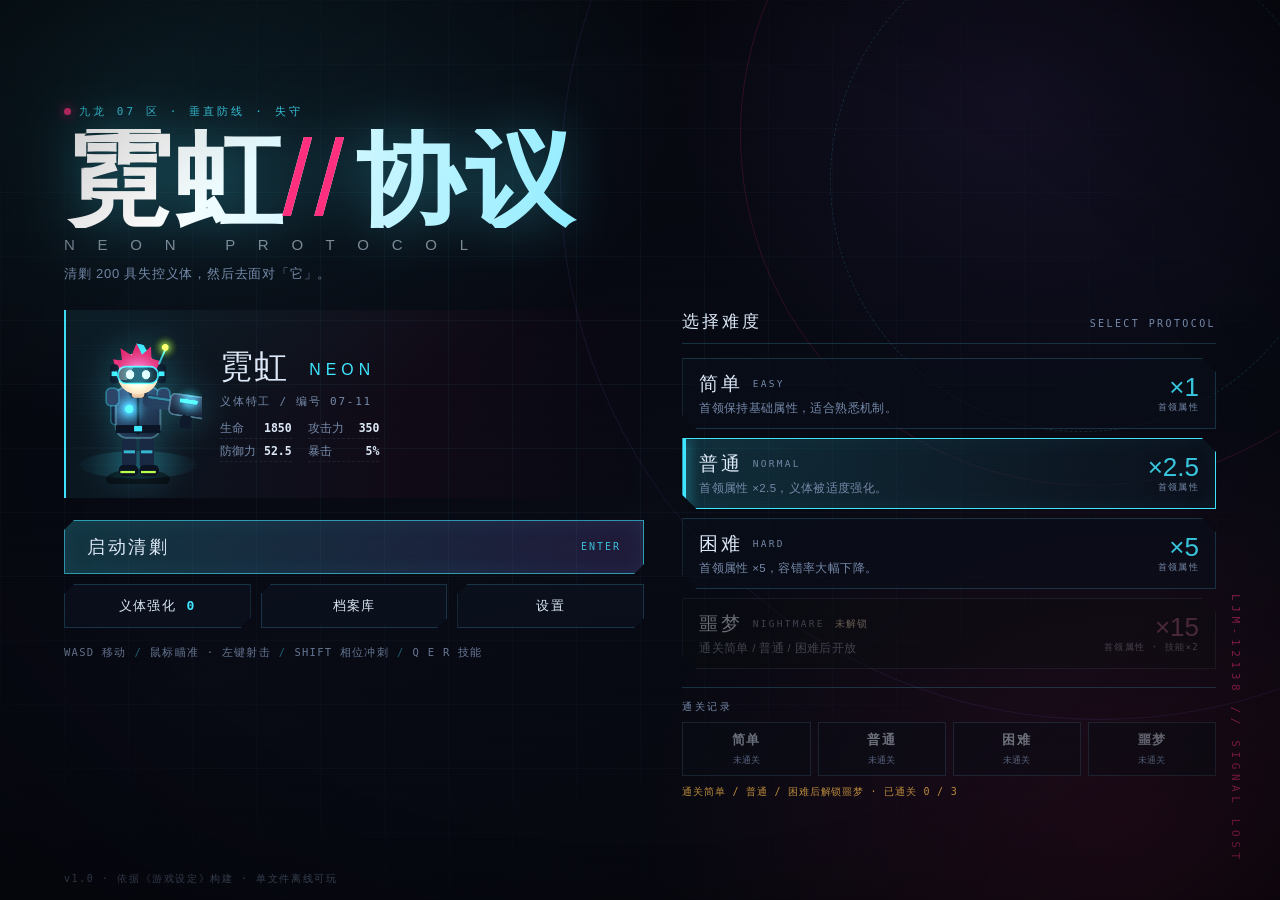
==== commit bd564eb4: "Add files via upload" ====
--- a/index.html
+++ b/index.html
@@ -1,8675 +1,4922 @@
-<!DOCTYPE html>
-<!-- NEON//HUNT single-file share build. All CSS, JS, SVG and audio are self-contained. -->
-<html lang="zh-CN">
-<head>
-  <meta charset="UTF-8" />
-  <meta name="viewport" content="width=device-width, initial-scale=1.0, maximum-scale=1.0, user-scalable=no, viewport-fit=cover" />
-  <meta name="theme-color" content="#05060c" />
-  <meta name="apple-mobile-web-app-capable" content="yes" />
-  <meta name="apple-mobile-web-app-status-bar-style" content="black-translucent" />
-  <meta name="format-detection" content="telephone=no" />
-  <meta name="description" content="NEON//HUNT 霓虹猎杀：2D 赛博朋克闯关射击游戏。击败关底首领进入下一关，赚取金币强化属性，挑战不断升级的威胁。" />
-  <meta property="og:title" content="NEON//HUNT · 霓虹猎杀" />
-  <meta property="og:description" content="2D 赛博朋克闯关射击：击败首领、赚取金币、强化属性，杀穿下一关。" />
-  <meta property="og:type" content="website" />
-  <meta name="twitter:card" content="summary" />
-  <link rel="icon" href="data:image/svg+xml,%3Csvg xmlns='http://www.w3.org/2000/svg' viewBox='0 0 64 64'%3E%3Crect width='64' height='64' rx='12' fill='%2305060c'/%3E%3Cpath d='M15 46V18l21 23V18' fill='none' stroke='%235ff6ff' stroke-width='5' stroke-linejoin='round' stroke-linecap='round'/%3E%3Cpath d='M40 46 53 18' stroke='%23ff2f9a' stroke-width='5' stroke-linecap='round'/%3E%3C/svg%3E" />
-  <title>NEON//HUNT · 霓虹猎杀</title>
-  <style>
-:root {
-  --bg: #05060c;
-  --panel: rgba(7, 11, 20, 0.84);
-  --cyan: #5ff6ff;
-  --cyan-soft: rgba(95, 246, 255, 0.55);
-  --magenta: #ff2f9a;
-  --magenta-soft: rgba(255, 47, 154, 0.5);
-  --violet: #9a78ff;
-  --yellow: #ffd76a;
-  --danger: #ff415e;
-  --green: #72ffbd;
-  --white: #eaf7ff;
-  --muted: #7b8ca6;
-  --line: rgba(120, 200, 230, 0.17);
-  --font-display: "Bahnschrift SemiCondensed", "Bahnschrift", "DIN Alternate", "Impact", "Microsoft YaHei", sans-serif;
-  --font-body: "Bahnschrift", "Segoe UI", "Microsoft YaHei", sans-serif;
-  --font-mono: "Cascadia Mono", "Consolas", "SFMono-Regular", monospace;
-}
+<!DOCTYPE html>
+<html lang="zh-CN">
+<head>
+<meta charset="UTF-8">
+<meta name="viewport" content="width=device-width, initial-scale=1.0, maximum-scale=1.0, user-scalable=no, viewport-fit=cover">
+<meta name="theme-color" content="#05060c">
+<title>霓虹协议 · NEON PROTOCOL</title>
+<meta name="description" content="赛博朋克 2D 枪战：清剿 200 具失控义体，挑战 LJM-12138。">
+<style>
+/* ================= 基础 ================= */
+*{margin:0;padding:0;box-sizing:border-box;-webkit-tap-highlight-color:transparent}
+:root{
+  --bg:#05060c;
+  --bg2:#080b14;
+  --panel:rgba(9,13,24,.86);
+  --panel2:rgba(14,20,36,.92);
+  --line:rgba(80,190,230,.22);
+  --line-strong:rgba(90,220,255,.55);
+  --cyan:#3fe6ff;
+  --cyan-d:#0d8ea8;
+  --mag:#ff2f7d;
+  --vio:#a06bff;
+  --amber:#ffbc4a;
+  --lime:#b6ff4a;
+  --red:#ff3b52;
+  --txt:#dce8f7;
+  --muted:#7589a8;
+  --font-ui:"Microsoft YaHei","PingFang SC","Noto Sans SC","Hiragino Sans GB",sans-serif;
+  --font-disp:"Bahnschrift SemiCondensed","Bahnschrift","DIN Alternate","Impact","Microsoft YaHei",sans-serif;
+  --font-mono:"Consolas","Cascadia Mono","SFMono-Regular",monospace;
+}
+html,body{height:100%;overflow:hidden;background:var(--bg)}
+body{
+  font-family:var(--font-ui);color:var(--txt);
+  user-select:none;-webkit-user-select:none;
+  background:
+    radial-gradient(900px 600px at 12% 8%, rgba(63,230,255,.10), transparent 60%),
+    radial-gradient(800px 700px at 88% 92%, rgba(255,47,125,.10), transparent 60%),
+    radial-gradient(600px 500px at 80% 10%, rgba(160,107,255,.08), transparent 60%),
+    linear-gradient(160deg,#05060c,#080a14 55%,#05060c);
+}
+canvas{display:block}
+.hidden{display:none!important}
+
+/* 全局扫描线 & 暗角 */
+.fx-scan{
+  position:fixed;inset:0;pointer-events:none;z-index:60;
+  background:repeating-linear-gradient(to bottom,rgba(255,255,255,.028) 0 1px,transparent 1px 3px);
+  mix-blend-mode:overlay;opacity:.5;
+}
+.fx-vignette{
+  position:fixed;inset:0;pointer-events:none;z-index:59;
+  background:radial-gradient(ellipse at center,transparent 62%,rgba(0,0,0,.36) 100%);
+}
+
+/* ================= 屏幕 ================= */
+.screen{position:fixed;inset:0;display:none}
+.screen.active{display:block}
+#playscreen.active{display:block}
+
+/* ================= 主菜单 ================= */
+#menu{overflow:hidden}
+#menu::before{
+  content:"";position:absolute;inset:0;
+  background-image:
+    linear-gradient(rgba(80,200,240,.055) 1px,transparent 1px),
+    linear-gradient(90deg,rgba(80,200,240,.055) 1px,transparent 1px);
+  background-size:64px 64px;
+  mask-image:radial-gradient(ellipse at 40% 45%,#000 10%,transparent 78%);
+  -webkit-mask-image:radial-gradient(ellipse at 40% 45%,#000 10%,transparent 78%);
+  pointer-events:none;
+}
+.menu-deco{position:absolute;inset:0;pointer-events:none;overflow:hidden}
+.deco-ring{
+  position:absolute;border-radius:50%;border:1px solid rgba(63,230,255,.14);
+}
+.deco-ring.r1{width:78vmin;height:78vmin;right:-18vmin;top:-24vmin;border-color:rgba(255,47,125,.16)}
+.deco-ring.r2{width:56vmin;height:56vmin;right:-6vmin;top:-8vmin;border-style:dashed;animation:spin 42s linear infinite}
+.deco-ring.r3{width:120vmin;height:120vmin;right:-40vmin;top:-40vmin;border-color:rgba(160,107,255,.10)}
+@keyframes spin{to{transform:rotate(360deg)}}
+.deco-code{
+  position:absolute;right:3vw;bottom:4vh;font-family:var(--font-mono);font-size:11px;
+  letter-spacing:.42em;color:rgba(255,47,125,.5);writing-mode:vertical-rl;
+}
+
+.menu-wrap{
+  position:relative;z-index:2;height:100%;
+  display:flex;flex-direction:column;justify-content:center;
+  padding:clamp(18px,4vh,48px) clamp(20px,5vw,84px);
+  max-width:1500px;margin:0 auto;
+}
+.brand{margin-bottom:clamp(14px,3vh,34px)}
+.brand-tag{
+  display:inline-flex;align-items:center;gap:8px;
+  font-family:var(--font-mono);font-size:11px;letter-spacing:.28em;
+  color:var(--cyan);opacity:.85;margin-bottom:10px;
+}
+.brand-tag .dot{width:7px;height:7px;border-radius:50%;background:var(--mag);box-shadow:0 0 12px var(--mag);animation:pulse 1.6s infinite}
+@keyframes pulse{50%{opacity:.25}}
+.title{
+  font-family:var(--font-disp);font-weight:700;
+  font-size:clamp(44px,8.4vw,110px);line-height:.92;letter-spacing:.02em;
+  background:linear-gradient(100deg,#fff 8%,#9beeff 42%,#3fe6ff 62%,#a06bff 96%);
+  -webkit-background-clip:text;background-clip:text;color:transparent;
+  filter:drop-shadow(0 0 26px rgba(63,230,255,.35));
+}
+.title .slash{color:var(--mag);-webkit-text-fill-color:var(--mag);font-weight:400;margin:0 .08em 0 -.02em}
+.title-en{
+  font-family:var(--font-disp);font-size:clamp(11px,1.3vw,15px);
+  letter-spacing:.62em;color:rgba(220,232,247,.55);margin-top:8px;
+}
+.tagline{color:var(--muted);font-size:13px;margin-top:12px;letter-spacing:.06em}
+
+.menu-body{display:grid;grid-template-columns:minmax(320px,1fr) minmax(360px,.92fr);gap:clamp(20px,3vw,54px);align-items:start}
+
+/* 角色条 */
+.hero-strip{
+  display:flex;gap:18px;align-items:center;position:relative;
+  padding:14px 18px 14px 8px;
+  background:linear-gradient(100deg,rgba(63,230,255,.07),rgba(255,47,125,.04) 60%,transparent);
+  border-left:2px solid var(--cyan);
+  clip-path:polygon(0 0,100% 0,100% calc(100% - 16px),calc(100% - 16px) 100%,0 100%);
+}
+.hero-art{width:clamp(96px,10vw,132px);flex:0 0 auto;filter:drop-shadow(0 0 18px rgba(63,230,255,.28))}
+.hero-art canvas{width:100%;height:auto}
+.hm-name{font-family:var(--font-disp);font-size:clamp(22px,2.6vw,33px);letter-spacing:.04em}
+.hm-name em{font-style:normal;font-size:.48em;letter-spacing:.32em;color:var(--cyan);margin-left:10px;vertical-align:middle}
+.hm-role{font-family:var(--font-mono);font-size:11px;letter-spacing:.16em;color:var(--muted);margin:4px 0 10px}
+.hm-stats{list-style:none;display:grid;grid-template-columns:1fr 1fr;gap:3px 16px;font-family:var(--font-mono);font-size:11.5px}
+.hm-stats li{display:flex;justify-content:space-between;gap:8px;color:var(--muted);border-bottom:1px dashed rgba(120,160,200,.12);padding:2px 0}
+.hm-stats li b{color:var(--txt);font-weight:600}
+
+/* 按钮 */
+.menu-actions{margin-top:22px;display:flex;flex-direction:column;gap:10px}
+.btn-row{display:grid;grid-template-columns:repeat(3,1fr);gap:10px}
+.btn{
+  position:relative;cursor:pointer;border:1px solid var(--line);background:rgba(12,18,32,.7);
+  color:var(--txt);font-family:var(--font-ui);font-size:13px;letter-spacing:.09em;
+  padding:12px 18px;transition:.16s;overflow:hidden;
+  clip-path:polygon(10px 0,100% 0,100% calc(100% - 10px),calc(100% - 10px) 100%,0 100%,0 10px);
+}
+.btn::after{
+  content:"";position:absolute;left:-40%;top:0;width:40%;height:100%;
+  background:linear-gradient(90deg,transparent,rgba(63,230,255,.16),transparent);
+  transition:.45s;pointer-events:none;
+}
+.btn:hover{border-color:var(--line-strong);background:rgba(18,32,52,.9);color:#fff}
+.btn:hover::after{left:110%}
+.btn:active{transform:translateY(1px)}
+.btn.primary{
+  border-color:rgba(63,230,255,.6);
+  background:linear-gradient(100deg,rgba(63,230,255,.2),rgba(160,107,255,.16));
+  box-shadow:0 0 26px rgba(63,230,255,.18),inset 0 0 22px rgba(63,230,255,.08);
+  font-family:var(--font-disp);font-size:18px;letter-spacing:.14em;
+  display:flex;align-items:center;justify-content:space-between;
+  padding:14px 22px;
+}
+.btn.primary small{font-family:var(--font-mono);font-size:10px;color:var(--cyan);letter-spacing:.2em;opacity:.8}
+.btn:disabled{opacity:.38;cursor:not-allowed;filter:grayscale(.5)}
+.btn.ghost{background:transparent;border-color:rgba(120,150,190,.28);color:var(--muted)}
+.btn.small{font-size:12px;padding:9px 14px}
+.btn .dia{color:var(--cyan);font-family:var(--font-mono);margin-left:6px}
+
+.menu-foot{margin-top:18px;font-family:var(--font-mono);font-size:10.5px;letter-spacing:.12em;color:rgba(117,137,168,.85);display:flex;flex-wrap:wrap;gap:8px}
+.menu-foot i{color:rgba(63,230,255,.4);font-style:normal}
+.menu-version{position:absolute;left:clamp(20px,5vw,84px);bottom:14px;font-family:var(--font-mono);font-size:10px;letter-spacing:.16em;color:rgba(117,137,168,.5)}
+
+/* 难度 */
+.panel-title{display:flex;align-items:baseline;justify-content:space-between;margin-bottom:14px;border-bottom:1px solid var(--line);padding-bottom:10px}
+.panel-title span{font-family:var(--font-disp);font-size:17px;letter-spacing:.16em}
+.panel-title em{font-style:normal;font-family:var(--font-mono);font-size:10px;letter-spacing:.24em;color:var(--muted)}
+.diff-list{display:flex;flex-direction:column;gap:9px}
+.diff{
+  position:relative;cursor:pointer;text-align:left;width:100%;
+  border:1px solid var(--line);background:rgba(10,15,26,.66);
+  padding:12px 16px;transition:.16s;color:var(--txt);
+  clip-path:polygon(0 0,calc(100% - 14px) 0,100% 14px,100% 100%,14px 100%,0 calc(100% - 14px));
+  display:grid;grid-template-columns:1fr auto;gap:2px 12px;align-items:center;
+}
+.diff:hover{border-color:rgba(63,230,255,.4);background:rgba(16,26,44,.9);transform:translateX(3px)}
+.diff.sel{border-color:var(--cyan);background:linear-gradient(100deg,rgba(63,230,255,.16),rgba(10,16,28,.9));box-shadow:0 0 24px rgba(63,230,255,.14),inset 0 0 20px rgba(63,230,255,.05)}
+.diff.sel::before{content:"";position:absolute;left:0;top:0;bottom:0;width:3px;background:var(--cyan);box-shadow:0 0 14px var(--cyan)}
+.diff-name{font-family:var(--font-disp);font-size:19px;letter-spacing:.14em;display:flex;align-items:center;gap:10px}
+.diff-name .en{font-family:var(--font-mono);font-size:9.5px;letter-spacing:.24em;color:var(--muted)}
+.diff-desc{grid-column:1;font-size:11.5px;color:var(--muted);letter-spacing:.03em;margin-top:2px}
+.diff-mult{grid-row:1/3;grid-column:2;font-family:var(--font-disp);font-size:26px;color:rgba(63,230,255,.85);text-align:right;line-height:1}
+.diff-mult small{display:block;font-family:var(--font-mono);font-size:9px;letter-spacing:.14em;color:var(--muted);margin-top:3px}
+.diff.nightmare.sel,.diff.nightmare:hover{border-color:var(--mag)}
+.diff.nightmare .diff-mult{color:var(--mag)}
+.diff.nightmare.sel{background:linear-gradient(100deg,rgba(255,47,125,.16),rgba(10,16,28,.9));box-shadow:0 0 26px rgba(255,47,125,.16)}
+.diff.nightmare.sel::before{background:var(--mag);box-shadow:0 0 14px var(--mag)}
+.diff.locked{opacity:.45;cursor:not-allowed;filter:grayscale(.7)}
+.diff.locked:hover{transform:none;border-color:var(--line)}
+.diff .lock{font-family:var(--font-mono);font-size:10px;color:var(--amber);letter-spacing:.1em}
+.diff.sel .sel-mark{position:absolute;right:14px;bottom:8px;font-family:var(--font-mono);font-size:9px;letter-spacing:.2em;color:var(--cyan);opacity:.8}
+
+.clear-tracks{margin-top:18px;border-top:1px solid var(--line);padding-top:12px}
+.ct-title{font-family:var(--font-mono);font-size:10px;letter-spacing:.24em;color:var(--muted);margin-bottom:8px}
+.ct-row{display:grid;grid-template-columns:repeat(4,1fr);gap:7px}
+.ct{position:relative;border:1px solid rgba(120,160,200,.16);padding:8px 6px;text-align:center;background:rgba(8,12,20,.5)}
+.ct b{display:block;font-family:var(--font-disp);font-size:13px;letter-spacing:.1em;color:rgba(220,232,247,.45)}
+.ct span{font-family:var(--font-mono);font-size:9px;color:rgba(117,137,168,.7)}
+.ct.done{border-color:rgba(63,230,255,.5);background:rgba(63,230,255,.09)}
+.ct.done b{color:var(--cyan)}
+.ct.done span{color:rgba(63,230,255,.85)}
+.ct-hint{font-family:var(--font-mono);font-size:10px;letter-spacing:.08em;color:rgba(255,188,74,.72);margin-top:9px}
+
+/* ================= 游戏 HUD ================= */
+#playscreen{background:#04060c}
+#game{position:absolute;inset:0;width:100%;height:100%}
+#hud{position:absolute;inset:0;pointer-events:none;padding:clamp(10px,1.4vw,20px);font-family:var(--font-ui)}
+#hud button{pointer-events:auto}
+
+.hud-left{position:absolute;left:clamp(10px,1.4vw,20px);top:clamp(10px,1.4vw,20px);width:min(340px,38vw)}
+.pcard{
+  display:flex;gap:10px;padding:8px 12px 8px 8px;
+  background:linear-gradient(100deg,rgba(8,14,26,.92),rgba(8,14,26,.55));
+  border:1px solid rgba(63,230,255,.24);border-left:2px solid var(--cyan);
+  clip-path:polygon(0 0,100% 0,100% calc(100% - 12px),calc(100% - 12px) 100%,0 100%);
+  box-shadow:0 6px 30px rgba(0,0,0,.5);
+}
+.pcard-portrait{width:clamp(46px,4.4vw,60px);flex:0 0 auto;border:1px solid rgba(63,230,255,.3);background:rgba(63,230,255,.06)}
+.pcard-portrait canvas{width:100%;height:100%;display:block}
+.pcard-main{flex:1;min-width:0}
+.pcard-top{display:flex;justify-content:space-between;align-items:baseline;margin-bottom:5px}
+.pcard-name{font-family:var(--font-disp);font-size:15px;letter-spacing:.14em}
+.pcard-lv{font-family:var(--font-mono);font-size:10px;letter-spacing:.1em;color:var(--cyan);border:1px solid rgba(63,230,255,.35);padding:1px 6px}
+.bar{position:relative;height:13px;background:rgba(255,255,255,.06);border:1px solid rgba(120,160,200,.2);margin-bottom:5px;overflow:hidden}
+.bar i{position:absolute;left:0;top:0;bottom:0;width:100%;transition:width .16s}
+.bar span{position:absolute;inset:0;display:flex;align-items:center;justify-content:center;font-family:var(--font-mono);font-size:9.5px;letter-spacing:.06em;text-shadow:0 1px 3px #000,0 0 6px #000}
+.bar.hp i{background:linear-gradient(90deg,#ff2f7d,#ff7ba8);box-shadow:0 0 14px rgba(255,47,125,.5)}
+.bar.xp{height:8px}
+.bar.xp i{background:linear-gradient(90deg,#3fe6ff,#b6ff4a);box-shadow:0 0 12px rgba(63,230,255,.5)}
+.bar.xp span{font-size:8px}
+
+.chip-row{display:flex;gap:6px;margin-top:7px}
+.chip{
+  display:flex;align-items:center;gap:6px;padding:4px 9px;
+  background:rgba(8,13,22,.82);border:1px solid rgba(120,160,200,.18);
+  font-family:var(--font-mono);font-size:10px;
+}
+.chip .k{color:var(--muted);letter-spacing:.1em}
+.chip b{color:var(--txt);font-size:11px;font-weight:600}
+.dia-chip{border-color:rgba(63,230,255,.35);color:var(--cyan)}
+.dia-chip .k{color:var(--cyan);opacity:.8}
+.dia-chip b{color:#9beeff}
+
+.hud-mid{position:absolute;left:50%;top:clamp(10px,1.4vw,20px);transform:translateX(-50%);width:min(300px,30vw);text-align:center}
+.mission{padding:6px 14px 8px;background:linear-gradient(180deg,rgba(8,13,22,.9),rgba(8,13,22,.4));border-bottom:1px solid rgba(63,230,255,.2)}
+.mission-head{display:flex;justify-content:space-between;align-items:baseline;margin-bottom:5px}
+.m-label{font-family:var(--font-mono);font-size:9px;letter-spacing:.24em;color:var(--muted)}
+.m-count{font-family:var(--font-disp);font-size:17px;letter-spacing:.06em}
+.m-count b{color:var(--cyan)}
+.m-count i{font-style:normal;font-size:11px;color:var(--muted);margin-left:2px}
+.m-bar{height:5px;background:rgba(255,255,255,.07);overflow:hidden}
+.m-bar i{display:block;height:100%;width:0;background:linear-gradient(90deg,#3fe6ff,#a06bff);box-shadow:0 0 10px rgba(63,230,255,.7);transition:width .2s}
+.timer{font-family:var(--font-mono);font-size:11px;letter-spacing:.14em;color:rgba(117,137,168,.9);margin-top:6px}
+
+.hud-right{position:absolute;right:clamp(10px,1.4vw,20px);top:clamp(10px,1.4vw,20px);display:flex;align-items:center;gap:8px}
+.diff-chip{border-color:rgba(255,188,74,.4);color:var(--amber);font-size:10px;letter-spacing:.08em}
+.icon-btn{
+  width:34px;height:34px;display:grid;place-items:center;cursor:pointer;
+  background:rgba(8,13,22,.85);border:1px solid rgba(120,160,200,.25);color:var(--txt);
+  font-size:13px;transition:.15s;font-family:var(--font-mono);
+}
+.icon-btn:hover{border-color:var(--cyan);color:var(--cyan);background:rgba(63,230,255,.12)}
+.icon-btn.close{width:32px;height:32px;font-size:15px}
+
+/* BOSS 血条 */
+.boss-bar{position:absolute;left:50%;top:clamp(70px,9vh,104px);transform:translateX(-50%);width:min(760px,74vw);opacity:0;transition:opacity .4s}
+.boss-bar.show{opacity:1}
+.boss-head{display:flex;align-items:baseline;gap:12px;margin-bottom:6px}
+.boss-name{font-family:var(--font-disp);font-size:clamp(16px,1.8vw,24px);letter-spacing:.2em;color:#ff9ec2;text-shadow:0 0 18px rgba(255,47,125,.6)}
+.boss-sub{font-family:var(--font-mono);font-size:10px;letter-spacing:.18em;color:var(--muted)}
+.boss-tags{display:flex;gap:6px;margin-left:auto}
+.btag{font-family:var(--font-mono);font-size:9px;letter-spacing:.14em;padding:2px 7px;border:1px solid rgba(255,47,125,.45);color:#ff9ec2;background:rgba(255,47,125,.1)}
+.btag.shield{border-color:rgba(63,230,255,.5);color:#9beeff;background:rgba(63,230,255,.1)}
+.btag.rage{border-color:var(--amber);color:var(--amber);background:rgba(255,188,74,.12);animation:pulse .9s infinite}
+.boss-hp{
+  position:relative;height:16px;background:rgba(20,4,12,.85);
+  border:1px solid rgba(255,47,125,.45);
+  box-shadow:0 0 24px rgba(255,47,125,.22),inset 0 0 18px rgba(255,47,125,.1);
+  overflow:hidden;
+  clip-path:polygon(0 0,100% 0,calc(100% - 8px) 100%,8px 100%);
+}
+.boss-hp i{position:absolute;left:0;top:0;bottom:0;width:100%;background:linear-gradient(90deg,#ff2f7d,#ff6b4a 60%,#ffbc4a);transition:width .2s;box-shadow:0 0 18px rgba(255,47,125,.8)}
+.boss-hp em{position:absolute;inset:0;display:grid;place-items:center;font-style:normal;font-family:var(--font-mono);font-size:10px;letter-spacing:.12em;text-shadow:0 1px 4px #000}
+.boss-hp .enrage-mark{position:absolute;left:25%;top:-2px;bottom:-2px;width:2px;background:rgba(255,255,255,.7);box-shadow:0 0 10px #fff}
+.boss-shield{position:absolute;left:0;top:0;bottom:0;background:linear-gradient(90deg,rgba(63,230,255,.55),rgba(160,107,255,.45));box-shadow:0 0 20px rgba(63,230,255,.6)}
+
+/* 技能栏 */
+#skillbar{position:absolute;left:50%;bottom:clamp(12px,2vh,28px);transform:translateX(-50%);display:flex;gap:10px}
+.skill{
+  position:relative;width:clamp(76px,7.4vw,96px);padding:8px 6px 7px;text-align:center;
+  background:linear-gradient(180deg,rgba(10,16,28,.92),rgba(8,12,20,.75));
+  border:1px solid rgba(120,160,200,.22);
+  clip-path:polygon(8px 0,100% 0,100% calc(100% - 8px),calc(100% - 8px) 100%,0 100%,0 8px);
+  transition:.12s;overflow:hidden;
+}
+.skill.ready{border-color:rgba(63,230,255,.32)}
+.skill.active{border-color:var(--cyan);box-shadow:0 0 22px rgba(63,230,255,.35),inset 0 0 18px rgba(63,230,255,.14)}
+.skill.active .sk-icon{color:#fff;text-shadow:0 0 14px var(--cyan)}
+.sk-icon{font-size:19px;line-height:1.1;color:var(--cyan);opacity:.9}
+.sk-key{font-family:var(--font-mono);font-size:8.5px;letter-spacing:.16em;color:var(--muted);margin-top:1px}
+.sk-name{font-size:10.5px;letter-spacing:.04em;color:rgba(220,232,247,.8);margin-top:2px}
+.sk-cd{
+  position:absolute;left:0;right:0;bottom:0;height:0%;
+  background:rgba(4,8,16,.78);backdrop-filter:blur(1px);
+  display:flex;align-items:center;justify-content:center;
+  font-family:var(--font-mono);font-size:13px;color:#fff;overflow:hidden;
+  transition:height .08s linear;
+}
+.sk-cd.on{height:100%}
+
+/* 横幅 / 提示 */
+.banner{
+  position:absolute;left:50%;top:34%;transform:translate(-50%,-50%);
+  font-family:var(--font-disp);font-size:clamp(22px,3.6vw,44px);letter-spacing:.22em;
+  color:#fff;text-shadow:0 0 30px rgba(63,230,255,.7),0 0 60px rgba(160,107,255,.4);
+  opacity:0;pointer-events:none;white-space:nowrap;
+}
+.banner.show{animation:bannerIn 2.2s ease-out}
+@keyframes bannerIn{
+  0%{opacity:0;letter-spacing:.6em;filter:blur(8px)}
+  18%{opacity:1;letter-spacing:.22em;filter:blur(0)}
+  78%{opacity:1}
+  100%{opacity:0;letter-spacing:.3em}
+}
+.toast{
+  position:absolute;left:50%;bottom:clamp(96px,13vh,140px);transform:translateX(-50%);
+  display:flex;flex-direction:column;gap:5px;align-items:center;pointer-events:none;
+}
+.toast div{
+  font-family:var(--font-mono);font-size:11px;letter-spacing:.1em;padding:5px 14px;
+  background:rgba(6,10,18,.86);border-left:2px solid var(--cyan);color:#bfe9f7;
+  animation:toastIn 2.6s forwards;
+}
+@keyframes toastIn{
+  0%{opacity:0;transform:translateY(8px)}
+  12%,80%{opacity:1;transform:none}
+  100%{opacity:0;transform:translateY(-6px)}
+}
+.boss-intro{
+  position:absolute;inset:0;display:grid;place-content:center;justify-items:center;gap:6px;
+  background:radial-gradient(ellipse at center,rgba(20,0,10,.72),rgba(4,6,12,.4) 70%);
+  animation:introFade 2.6s forwards;pointer-events:none;
+}
+@keyframes introFade{0%{opacity:0}12%,76%{opacity:1}100%{opacity:0}}
+.bi-name{font-family:var(--font-disp);font-size:clamp(34px,6vw,76px);letter-spacing:.3em;color:#fff;text-shadow:0 0 40px rgba(255,47,125,.85),0 0 80px rgba(255,47,125,.4)}
+.bi-sub{font-family:var(--font-mono);font-size:12px;letter-spacing:.4em;color:#ff9ec2}
+.bi-line{width:min(520px,60vw);height:1px;background:linear-gradient(90deg,transparent,rgba(255,47,125,.8),transparent)}
+
+/* ================= 覆盖层通用 ================= */
+.overlay{position:absolute;inset:0;display:none;place-items:center;z-index:40;pointer-events:auto;padding:20px;overflow:auto}
+.overlay.show{display:grid}
+#cardOverlay{background:radial-gradient(ellipse at center,rgba(6,10,20,.62),rgba(2,4,10,.88))}
+#pauseOverlay{background:rgba(3,6,12,.72);backdrop-filter:blur(6px)}
+#resultOverlay{background:radial-gradient(ellipse at center,rgba(6,10,20,.62),rgba(2,4,10,.9))}
+#shopOverlay,#codexOverlay,#settingsOverlay{background:rgba(3,6,12,.9);backdrop-filter:blur(8px);position:fixed;z-index:70}
+
+/* 升级选卡 */
+.card-wrap{width:min(940px,94vw);text-align:center}
+.card-eyebrow{font-family:var(--font-mono);font-size:10px;letter-spacing:.4em;color:var(--cyan);margin-bottom:6px}
+.card-head h2{font-family:var(--font-disp);font-size:clamp(26px,3.4vw,42px);letter-spacing:.12em;font-weight:600}
+.card-head h2 em{font-style:normal;color:var(--cyan);font-family:var(--font-mono);font-size:.5em;letter-spacing:.14em;margin-left:10px;vertical-align:middle}
+.card-head p{color:var(--muted);font-size:12.5px;margin-top:6px;margin-bottom:22px;letter-spacing:.06em}
+.card-list{display:grid;grid-template-columns:repeat(3,1fr);gap:14px}
+.card{
+  position:relative;cursor:pointer;text-align:left;padding:18px 16px 16px;
+  background:linear-gradient(165deg,rgba(16,24,42,.95),rgba(8,12,22,.95));
+  border:1px solid rgba(120,160,200,.25);color:var(--txt);
+  transition:.18s;overflow:hidden;min-height:190px;display:flex;flex-direction:column;
+  clip-path:polygon(14px 0,100% 0,100% calc(100% - 14px),calc(100% - 14px) 100%,0 100%,0 14px);
+}
+.card::before{
+  content:"";position:absolute;inset:0;opacity:0;transition:.2s;
+  background:radial-gradient(circle at 50% 0%,rgba(63,230,255,.18),transparent 65%);
+}
+.card:hover{transform:translateY(-5px);border-color:var(--cyan);box-shadow:0 12px 40px rgba(0,0,0,.6),0 0 30px rgba(63,230,255,.2)}
+.card:hover::before{opacity:1}
+.card .c-key{position:absolute;right:12px;top:10px;font-family:var(--font-mono);font-size:10px;color:var(--muted);border:1px solid rgba(120,160,200,.25);padding:1px 6px}
+.card .c-icon{font-size:26px;line-height:1;margin-bottom:12px;color:var(--cyan);text-shadow:0 0 18px currentColor}
+.card .c-name{font-family:var(--font-disp);font-size:19px;letter-spacing:.08em;margin-bottom:6px}
+.card .c-desc{font-size:12px;line-height:1.6;color:rgba(220,232,247,.75);flex:1}
+.card .c-stack{font-family:var(--font-mono);font-size:9.5px;letter-spacing:.14em;color:var(--muted);margin-top:10px;border-top:1px dashed rgba(120,160,200,.18);padding-top:8px;display:flex;justify-content:space-between}
+.card.rare{border-color:rgba(160,107,255,.55)}
+.card.rare .c-icon{color:var(--vio)}
+.card.rare:hover{border-color:var(--vio);box-shadow:0 12px 40px rgba(0,0,0,.6),0 0 30px rgba(160,107,255,.28)}
+.card.rare::before{background:radial-gradient(circle at 50% 0%,rgba(160,107,255,.22),transparent 65%)}
+.card.epic{border-color:rgba(255,188,74,.6)}
+.card.epic .c-icon{color:var(--amber)}
+.card.epic::before{background:radial-gradient(circle at 50% 0%,rgba(255,188,74,.24),transparent 65%)}
+.card-foot{margin-top:18px;font-family:var(--font-mono);font-size:10.5px;letter-spacing:.14em;color:var(--muted)}
+.card-foot b{color:var(--cyan)}
+
+/* 对话框 */
+.dialog{
+  width:min(560px,92vw);padding:24px 26px;
+  background:linear-gradient(165deg,rgba(14,22,38,.97),rgba(6,10,18,.97));
+  border:1px solid rgba(63,230,255,.3);box-shadow:0 30px 80px rgba(0,0,0,.7);
+  clip-path:polygon(18px 0,100% 0,100% calc(100% - 18px),calc(100% - 18px) 100%,0 100%,0 18px);
+}
+.dlg-title{font-family:var(--font-disp);font-size:26px;letter-spacing:.16em;display:flex;align-items:baseline;gap:12px;margin-bottom:16px}
+.dlg-title em{font-style:normal;font-family:var(--font-mono);font-size:10px;letter-spacing:.3em;color:var(--muted)}
+.dlg-actions{display:flex;gap:9px;flex-wrap:wrap;margin-top:10px}
+.pause-stats{display:grid;grid-template-columns:1fr 1fr;gap:6px 18px;font-family:var(--font-mono);font-size:11.5px;color:var(--muted);margin-bottom:8px}
+.pause-stats div{display:flex;justify-content:space-between;border-bottom:1px dashed rgba(120,160,200,.14);padding:3px 0}
+.pause-stats b{color:var(--txt)}
+
+/* 结算 */
+.result-wrap{width:min(720px,94vw);text-align:center}
+.res-badge{display:inline-block;font-family:var(--font-mono);font-size:10px;letter-spacing:.4em;color:var(--cyan);border:1px solid rgba(63,230,255,.4);padding:4px 14px;margin-bottom:14px;background:rgba(63,230,255,.08)}
+.res-badge.fail{color:var(--red);border-color:rgba(255,59,82,.5);background:rgba(255,59,82,.08)}
+.res-title{font-family:var(--font-disp);font-size:clamp(30px,4.4vw,54px);letter-spacing:.1em;line-height:1.1;margin-bottom:8px}
+.res-sub{color:var(--muted);font-size:13px;letter-spacing:.06em;margin-bottom:22px}
+.res-stats{display:grid;grid-template-columns:repeat(4,1fr);gap:10px;margin-bottom:22px}
+.res-stats div{padding:12px 8px;background:rgba(10,16,28,.8);border:1px solid rgba(120,160,200,.18)}
+.res-stats b{display:block;font-family:var(--font-disp);font-size:24px;letter-spacing:.04em;color:var(--cyan)}
+.res-stats span{font-family:var(--font-mono);font-size:9px;letter-spacing:.18em;color:var(--muted)}
+.result-wrap .dlg-actions{justify-content:center}
+
+/* ================= 强化 / 档案 / 设置 面板 ================= */
+.dome{overflow:auto}
+.dome-wrap{
+  width:min(920px,96vw);padding:22px 26px 18px;
+  background:linear-gradient(165deg,rgba(12,19,33,.98),rgba(6,9,16,.98));
+  border:1px solid rgba(63,230,255,.26);box-shadow:0 30px 90px rgba(0,0,0,.75);
+  clip-path:polygon(22px 0,100% 0,100% calc(100% - 22px),calc(100% - 22px) 100%,0 100%,0 22px);
+  max-height:92vh;overflow:auto;
+}
+.dome-wrap.narrow{width:min(600px,96vw)}
+.dome-head{display:flex;align-items:center;gap:18px;border-bottom:1px solid var(--line);padding-bottom:14px;margin-bottom:16px}
+.dome-head h2{font-family:var(--font-disp);font-size:28px;letter-spacing:.18em;font-weight:600}
+.dome-dia{margin-left:auto;font-family:var(--font-mono);font-size:12px;color:var(--cyan);display:flex;align-items:baseline;gap:8px}
+.dome-dia b{font-size:26px;font-family:var(--font-disp)}
+.dome-dia span{color:var(--muted);font-size:10px;letter-spacing:.16em}
+.dome-head .icon-btn.close{margin-left:8px}
+.dome-foot{border-top:1px solid var(--line);margin-top:14px;padding-top:10px;font-family:var(--font-mono);font-size:10px;letter-spacing:.08em;color:rgba(117,137,168,.7)}
+
+.shop-list{display:grid;grid-template-columns:1fr 1fr;gap:10px}
+.shop-item{
+  display:grid;grid-template-columns:auto 1fr auto;gap:12px;align-items:center;
+  padding:12px 14px;background:rgba(8,13,24,.7);border:1px solid rgba(120,160,200,.18);
+}
+.shop-item.maxed{border-color:rgba(63,230,255,.4);background:rgba(63,230,255,.06)}
+.si-icon{font-size:20px;color:var(--cyan);opacity:.9;width:26px;text-align:center}
+.si-main{min-width:0}
+.si-name{font-family:var(--font-disp);font-size:15px;letter-spacing:.1em;display:flex;align-items:baseline;gap:8px}
+.si-name em{font-style:normal;font-family:var(--font-mono);font-size:9.5px;letter-spacing:.14em;color:var(--muted)}
+.si-effect{font-size:11.5px;color:rgba(220,232,247,.7);margin-top:2px}
+.si-pips{display:flex;gap:3px;margin-top:7px}
+.si-pips i{width:14px;height:4px;background:rgba(255,255,255,.12)}
+.si-pips i.on{background:var(--cyan);box-shadow:0 0 8px rgba(63,230,255,.7)}
+.si-buy{
+  min-width:92px;padding:8px 10px;text-align:center;cursor:pointer;
+  background:rgba(63,230,255,.1);border:1px solid rgba(63,230,255,.4);color:#bfe9f7;
+  font-family:var(--font-mono);font-size:11px;transition:.15s;
+}
+.si-buy b{display:block;font-size:13px;color:var(--cyan)}
+.si-buy:hover:not(:disabled){background:rgba(63,230,255,.22);color:#fff;box-shadow:0 0 20px rgba(63,230,255,.25)}
+.si-buy:disabled{opacity:.35;cursor:not-allowed;border-color:rgba(120,160,200,.2);color:var(--muted)}
+.si-buy:disabled b{color:var(--muted)}
+
+.codex-tabs{display:flex;gap:6px;margin-bottom:16px;flex-wrap:wrap}
+.tab{
+  cursor:pointer;padding:7px 14px;background:transparent;border:1px solid rgba(120,160,200,.22);
+  color:var(--muted);font-family:var(--font-ui);font-size:12px;letter-spacing:.08em;transition:.15s;
+}
+.tab:hover{color:var(--txt);border-color:rgba(63,230,255,.35)}
+.tab.active{color:var(--cyan);border-color:rgba(63,230,255,.6);background:rgba(63,230,255,.1)}
+.codex-body{min-height:340px;font-size:13px;line-height:1.85;color:rgba(220,232,247,.85)}
+.codex-body h3{font-family:var(--font-disp);font-size:19px;letter-spacing:.1em;color:#fff;margin:18px 0 8px;border-left:2px solid var(--cyan);padding-left:10px}
+.codex-body h3:first-child{margin-top:0}
+.codex-body p{margin-bottom:8px}
+.codex-body ul{margin:0 0 10px 18px}
+.codex-body li{margin-bottom:5px}
+.codex-body b{color:#fff}
+.codex-body .cy{color:var(--cyan)}
+.codex-body .mg{color:var(--mag)}
+.codex-body .am{color:var(--amber)}
+.codex-grid{display:grid;grid-template-columns:1fr 1fr;gap:10px;margin-bottom:10px}
+.codex-card{padding:12px 14px;background:rgba(8,13,24,.7);border:1px solid rgba(120,160,200,.18)}
+.codex-card h4{font-family:var(--font-disp);font-size:15px;letter-spacing:.1em;margin-bottom:5px;color:#fff;display:flex;justify-content:space-between;align-items:baseline}
+.codex-card h4 em{font-style:normal;font-family:var(--font-mono);font-size:9px;letter-spacing:.16em;color:var(--muted)}
+.codex-card p{font-size:12px;color:rgba(220,232,247,.7);margin:0}
+.dia{color:var(--cyan)}
+
+.set-list{display:flex;flex-direction:column;gap:2px;margin-bottom:20px}
+.set-row{display:flex;align-items:center;justify-content:space-between;padding:11px 4px;border-bottom:1px solid rgba(120,160,200,.12);cursor:pointer;font-size:13px}
+.set-row input{display:none}
+.switch{width:40px;height:20px;border:1px solid rgba(120,160,200,.35);background:rgba(255,255,255,.05);position:relative;transition:.18s;flex:0 0 auto}
+.switch::after{content:"";position:absolute;left:2px;top:2px;width:14px;height:14px;background:var(--muted);transition:.18s}
+.set-row input:checked+.switch{border-color:var(--cyan);background:rgba(63,230,255,.16)}
+.set-row input:checked+.switch::after{left:22px;background:var(--cyan);box-shadow:0 0 10px var(--cyan)}
+.share-block{border:1px solid rgba(120,160,200,.2);padding:14px;background:rgba(8,13,24,.6)}
+.sb-title{font-family:var(--font-disp);font-size:15px;letter-spacing:.12em;margin-bottom:4px}
+.sb-hint{font-size:11.5px;color:var(--muted);margin-bottom:9px;line-height:1.6}
+#saveCode{
+  width:100%;height:74px;resize:none;background:rgba(4,7,14,.9);border:1px solid rgba(63,230,255,.25);
+  color:#9beeff;font-family:var(--font-mono);font-size:10px;padding:8px;line-height:1.5;word-break:break-all;
+}
+#saveCode:focus{outline:none;border-color:var(--cyan)}
+.sb-actions{display:flex;gap:8px;margin-top:8px;flex-wrap:wrap}
+.sb-msg{font-family:var(--font-mono);font-size:10.5px;color:var(--lime);margin-top:8px;min-height:14px;letter-spacing:.06em}
+
+/* ================= 响应式 ================= */
+@media (max-width:1080px){
+  .menu-body{grid-template-columns:1fr;gap:18px}
+  .deco-ring,.deco-code{display:none}
+  .brand{margin-bottom:14px}
+  .hero-strip{order:2}
+  .menu-wrap{justify-content:flex-start;overflow:auto;padding-bottom:60px}
+  .menu-left{display:flex;flex-direction:column}
+  .menu-actions{order:3}
+}
+@media (max-width:760px){
+  .title{font-size:clamp(40px,12vw,64px)}
+  .hm-stats{grid-template-columns:1fr}
+  .diff-mult{font-size:20px}
+  .diff-name{font-size:16px}
+  .menu-version{display:none}
+  .card-list{grid-template-columns:1fr;gap:10px}
+  .card{min-height:0;padding:14px}
+  .card .c-icon{position:absolute;right:14px;top:12px;font-size:20px;margin:0}
+  .card .c-desc{font-size:11.5px}
+  .res-stats{grid-template-columns:repeat(2,1fr)}
+  .shop-list{grid-template-columns:1fr}
+  .codex-grid{grid-template-columns:1fr}
+  .hud-left{width:min(300px,52vw)}
+  .hud-mid{width:min(200px,28vw)}
+  .hud-mid .m-label,.diff-chip,#timer{display:none}
+  .boss-bar{width:88vw;top:96px}
+  .res-title{font-size:26px}
+  .dome-wrap{padding:16px 14px;clip-path:none}
+  .dialog{padding:18px}
+  .overlay{padding:10px}
+}
+@media (max-height:640px){
+  .brand{margin-bottom:8px}
+  .tagline{display:none}
+  .hero-strip{padding:8px 12px}
+  .menu-actions{margin-top:12px}
+  .hm-stats{font-size:10.5px}
+}
+
+/* 低配/降级 */
+@media (prefers-reduced-motion:reduce){
+  *{animation-duration:.01ms!important;animation-iteration-count:1!important;transition:none!important}
+}
+.boot-error{
+  position:fixed;left:12px;bottom:12px;z-index:999;max-width:60vw;
+  font-family:var(--font-mono);font-size:11px;color:#ff8090;background:rgba(30,0,8,.9);
+  border:1px solid #ff3b52;padding:10px;white-space:pre-wrap;
+}
+/* ================= 小屏 / 横屏手机 适配 ================= */
+@media (max-width:960px){
+  .hud-left{width:min(250px,44vw)}
+  .pcard-portrait{width:42px}
+  .pcard-name{font-size:13px}
+  .pcard-lv{font-size:9px}
+  .hud-mid{width:min(168px,26vw)}
+  .hud-mid .m-label{display:none}
+  .mission-head{justify-content:center;gap:6px}
+  .m-count{font-size:14px}
+  .boss-bar{width:86vw;top:88px}
+  .res-stats{grid-template-columns:repeat(2,1fr)}
+}
 
-* { box-sizing: border-box; }
-
-html, body {
-  margin: 0;
-  width: 100%;
-  height: 100%;
-  overflow: hidden;
-  overscroll-behavior: none;
-  touch-action: none;
-  background: var(--bg);
-  color: var(--white);
-  font-family: var(--font-body);
-  -webkit-font-smoothing: antialiased;
-  user-select: none;
-  -webkit-user-select: none;
-  -webkit-tap-highlight-color: transparent;
-  -webkit-touch-callout: none;
-}
-
-button { font: inherit; color: inherit; }
-kbd { font-family: var(--font-mono); }
-svg { display: block; }
-.svg-defs { position: absolute; width: 0; height: 0; overflow: hidden; }
-
-#app {
-  position: fixed;
-  inset: 0;
-  overflow: hidden;
-  background: #03040a;
-  isolation: isolate;
-}
-
-#app::after {
-  content: "";
-  position: absolute;
-  inset: 0;
-  z-index: 15;
-  pointer-events: none;
-  box-shadow: inset 0 0 170px 30px rgba(255, 32, 86, calc(var(--hurt, 0) * 0.72));
-  background: radial-gradient(circle at 50% 50%, transparent 38%, rgba(255, 20, 70, calc(var(--hurt, 0) * 0.22)) 100%);
-  transition: opacity 0.16s linear;
-}
-
-#game {
-  position: absolute;
-  inset: 0;
-  width: 100%;
-  height: 100%;
-  display: block;
-  cursor: none;
-  background: #04050b;
-  touch-action: none;
-}
-
-.vignette, .scanlines, .noise {
-  position: absolute;
-  inset: 0;
-  pointer-events: none;
-  z-index: 8;
-}
-.vignette {
-  background:
-    radial-gradient(ellipse at 50% 46%, transparent 32%, rgba(2, 4, 10, 0.24) 65%, rgba(1, 2, 7, 0.88) 100%),
-    linear-gradient(180deg, rgba(2, 5, 12, 0.55), transparent 18%, transparent 80%, rgba(2, 4, 10, 0.7));
-}
-.scanlines {
-  z-index: 9;
-  opacity: 0.13;
-  background: repeating-linear-gradient(to bottom, transparent 0, transparent 2px, rgba(0, 0, 0, 0.75) 3px, transparent 4px);
-  mix-blend-mode: multiply;
-}
-.noise {
-  z-index: 10;
-  opacity: 0.045;
-  background-image: url("data:image/svg+xml,%3Csvg xmlns='http://www.w3.org/2000/svg' width='180' height='180'%3E%3Cfilter id='n'%3E%3CfeTurbulence type='fractalNoise' baseFrequency='.82' numOctaves='3' stitchTiles='stitch'/%3E%3C/filter%3E%3Crect width='100%25' height='100%25' filter='url(%23n)'/%3E%3C/svg%3E");
-  animation: noiseShift 0.24s steps(2) infinite;
-}
-
-.frame {
-  position: absolute;
-  inset: 10px;
-  border: 1px solid rgba(95, 246, 255, 0.06);
-  z-index: 12;
-  pointer-events: none;
-}
-.frame::before {
-  content: "";
-  position: absolute;
-  left: 14%;
-  right: 14%;
-  top: -1px;
-  height: 1px;
-  background: linear-gradient(90deg, transparent, rgba(95, 246, 255, 0.4), transparent);
-}
-.frame-corner {
-  position: absolute;
-  width: 22px;
-  height: 22px;
-  border-color: rgba(95, 246, 255, 0.55);
-  border-style: solid;
-}
-.frame-corner.tl { top: 0; left: 0; border-width: 1px 0 0 1px; }
-.frame-corner.tr { top: 0; right: 0; border-width: 1px 1px 0 0; }
-.frame-corner.bl { bottom: 0; left: 0; border-width: 0 0 1px 1px; }
-.frame-corner.br { bottom: 0; right: 0; border-width: 0 1px 1px 0; }
-.frame-tag {
-  position: absolute;
-  bottom: 4px;
-  font: 7px/1 var(--font-mono);
-  letter-spacing: 0.2em;
-  color: rgba(128, 190, 210, 0.42);
-}
-.frame-tag.left { left: 18px; }
-.frame-tag.right { right: 18px; }
-.frame-tag b { color: rgba(95, 246, 255, 0.65); font-weight: 500; }
-
-/* ============================== HUD ============================== */
-.hud-layer {
-  position: absolute;
-  inset: 0;
-  z-index: 13;
-  pointer-events: none;
-  transition: opacity 0.5s ease;
-}
-.in-menu .hud-layer { opacity: 0; }
-
-.top-hud {
-  position: absolute;
-  top: clamp(18px, 3vw, 34px);
-  left: clamp(18px, 3vw, 42px);
-  right: clamp(18px, 3vw, 42px);
-  display: grid;
-  grid-template-columns: minmax(300px, 410px) auto minmax(250px, 330px);
-  justify-content: space-between;
-  align-items: start;
-  gap: 24px;
-}
-
-.player-card {
-  position: relative;
-  display: flex;
-  align-items: center;
-  gap: 12px;
-  padding: 10px 16px 10px 10px;
-  background:
-    linear-gradient(100deg, rgba(7, 15, 26, 0.95), rgba(7, 13, 23, 0.68) 72%, rgba(7, 13, 23, 0));
-  border-left: 2px solid var(--cyan);
-  box-shadow: -8px 0 28px rgba(95, 246, 255, 0.08);
-}
-.player-card::before {
-  content: "";
-  position: absolute;
-  left: -2px; top: 0;
-  width: 2px; height: 38%;
-  background: #fff;
-  box-shadow: 0 0 12px var(--cyan);
-}
-.player-card::after {
-  content: "";
-  position: absolute;
-  inset: 0;
-  pointer-events: none;
-  background: linear-gradient(115deg, transparent 55%, rgba(95, 246, 255, 0.05) 55.2%, transparent 56%);
-}
-
-.avatar-frame {
-  position: relative;
-  width: 54px;
-  height: 58px;
-  flex: 0 0 54px;
-  display: grid;
-  place-items: center;
-  background:
-    radial-gradient(circle at 50% 40%, rgba(255, 47, 154, 0.28), transparent 65%),
-    linear-gradient(160deg, #111a2d, #060a12);
-  border: 1px solid rgba(95, 246, 255, 0.45);
-  clip-path: polygon(0 8px, 8px 0, 100% 0, 100% calc(100% - 10px), calc(100% - 10px) 100%, 0 100%);
-  overflow: hidden;
-}
-.avatar-frame::before {
-  content: "";
-  position: absolute;
-  inset: 5px;
-  border: 1px solid rgba(255, 47, 154, 0.22);
-}
-.avatar-scan {
-  position: absolute;
-  left: 0; right: 0; top: -20%;
-  height: 40%;
-  z-index: 2;
-  background: linear-gradient(transparent, rgba(95, 246, 255, 0.24), transparent);
-  animation: avatarScan 3.4s linear infinite;
-}
-.avatar-portrait {
-  position: absolute;
-  inset: 0;
-  z-index: 0;
-  width: 100%;
-  height: 100%;
-  filter: saturate(1.08) drop-shadow(0 0 8px rgba(255, 47, 154, 0.32));
-}
-.avatar-id {
-  position: absolute;
-  right: 4px; bottom: 3px;
-  z-index: 3;
-  padding: 1px 3px;
-  font: 6px/1 var(--font-mono);
-  letter-spacing: 0.08em;
-  color: var(--cyan);
-  background: rgba(3, 7, 13, 0.82);
-  border: 1px solid rgba(95, 246, 255, 0.24);
-}
-.avatar-ring {
-  position: absolute;
-  width: 40px; height: 40px;
-  z-index: 1;
-  border: 1px dashed rgba(95, 246, 255, 0.32);
-  border-radius: 50%;
-  animation: spin 14s linear infinite;
-  opacity: 0.55;
-}
-.vitals { flex: 1; min-width: 0; }
-.vitals-row { display: flex; align-items: center; justify-content: space-between; gap: 10px; margin-bottom: 5px; }
-.callsign {
-  font: 11px/1 var(--font-display);
-  letter-spacing: 0.16em;
-  color: #b9d2e2;
-  white-space: nowrap;
-}
-.callsign b { color: var(--cyan); font-weight: 600; }
-.level-chip {
-  font: 8px/1 var(--font-mono);
-  letter-spacing: 0.05em;
-  padding: 4px 6px;
-  color: #f9d9ff;
-  background: rgba(255, 47, 154, 0.12);
-  border: 1px solid rgba(255, 47, 154, 0.45);
-  white-space: nowrap;
-  box-shadow: inset 0 0 10px rgba(255, 47, 154, 0.06);
-}
-.bar {
-  position: relative;
-  overflow: hidden;
-  background: rgba(3, 7, 14, 0.85);
-  border: 1px solid rgba(142, 190, 218, 0.16);
-}
-.hp-bar { height: 14px; transform: skewX(-14deg); }
-.hp-bar .bar-fill {
-  height: 100%;
-  width: 100%;
-  background: linear-gradient(90deg, #ff1f68 0%, #ff6a4f 64%, #ffd09a 100%);
-  box-shadow: 0 0 16px rgba(255, 47, 110, 0.5);
-  transition: width 0.18s ease-out;
-}
-.bar-grid {
-  position: absolute;
-  inset: 0;
-  background: repeating-linear-gradient(90deg, transparent 0 19px, rgba(2, 4, 9, 0.55) 19px 20px);
-}
-.bar-label {
-  position: absolute;
-  left: 8px; top: 50%;
-  transform: translateY(-50%) skewX(14deg);
-  font: 8px/1 var(--font-mono);
-  letter-spacing: 0.08em;
-  color: #fff;
-  text-shadow: 0 1px 3px #000;
-}
-.xp-bar { height: 4px; margin-top: 6px; background: rgba(95, 246, 255, 0.08); }
-.xp-bar .bar-fill {
-  height: 100%;
-  width: 0%;
-  background: linear-gradient(90deg, var(--cyan), #a3a1ff);
-  box-shadow: 0 0 10px rgba(95, 246, 255, 0.8);
-  transition: width 0.25s ease-out;
-}
-.xp-meta {
-  display: flex;
-  justify-content: space-between;
-  margin-top: 4px;
-  font: 7px/1 var(--font-mono);
-  letter-spacing: 0.16em;
-  color: #60758d;
-}
-.xp-meta span:last-child { color: #a6d6e2; }
-
-.mission-card {
-  text-align: center;
-  padding-top: 2px;
-  min-width: 200px;
-}
-.mission-kicker {
-  display: flex;
-  align-items: center;
-  justify-content: center;
-  gap: 6px;
-  font: 8px/1 var(--font-mono);
-  letter-spacing: 0.2em;
-  color: #8ba9bd;
-}
-.mission-kicker i {
-  width: 4px; height: 4px;
-  border-radius: 50%;
-  background: var(--magenta);
-  box-shadow: 0 0 8px var(--magenta);
-  animation: blink 1.6s ease-in-out infinite;
-}
-.timer {
-  font: 300 34px/0.9 var(--font-display);
-  letter-spacing: 0.09em;
-  margin: 7px 0 6px;
-  color: #f2fbff;
-  text-shadow: 0 0 20px rgba(95, 246, 255, 0.35);
-  font-variant-numeric: tabular-nums;
-}
-.threat-row {
-  display: flex;
-  align-items: center;
-  justify-content: center;
-  gap: 7px;
-  font: 7px/1 var(--font-mono);
-  letter-spacing: 0.14em;
-  color: #7f93a8;
-}
-.threat-row b { color: var(--magenta); font-weight: 500; }
-.threat-track {
-  position: relative;
-  width: 66px;
-  height: 3px;
-  background: rgba(255, 255, 255, 0.1);
-  overflow: hidden;
-}
-.threat-track i {
-  display: block;
-  height: 100%;
-  width: 4%;
-  background: linear-gradient(90deg, var(--cyan), var(--magenta));
-  box-shadow: 0 0 8px var(--magenta);
-  transition: width 0.3s linear;
-}
-
-.score-card {
-  display: flex;
-  align-items: flex-start;
-  justify-content: flex-end;
-  gap: clamp(10px, 1.3vw, 18px);
-  text-align: right;
-  padding-top: 4px;
-}
-.score-block { display: flex; flex-direction: column; gap: 4px; }
-.score-block span {
-  font: 7px/1 var(--font-mono);
-  letter-spacing: 0.12em;
-  color: #698097;
-  white-space: nowrap;
-}
-.score-block b {
-  font: 300 19px/1 var(--font-display);
-  letter-spacing: 0.08em;
-  color: #fbffff;
-  font-variant-numeric: tabular-nums;
-  text-shadow: 0 0 12px rgba(95, 246, 255, 0.2);
-}
-.score-block.small b { color: #c4e3ee; font-size: 16px; }
-.score-block.coins b { color: var(--yellow); text-shadow: 0 0 14px rgba(255, 215, 106, 0.28); }
-.score-block.coins b::before {
-  content: "◆";
-  display: inline-block;
-  margin-right: 4px;
-  font-size: 10px;
-  color: var(--yellow);
-  vertical-align: 2px;
-}
-.score-block.diamonds b { color: var(--cyan); text-shadow: 0 0 14px rgba(95, 246, 255, 0.3); }
-.score-block.diamonds b::before {
-  content: "◈";
-  display: inline-block;
-  margin-right: 4px;
-  font-size: 10px;
-  color: var(--cyan);
-  vertical-align: 2px;
-}
-.hud-actions { display: flex; gap: 6px; margin-top: 1px; }
-.icon-btn {
-  width: 29px; height: 29px;
-  display: grid;
-  place-items: center;
-  padding: 0;
-  background: rgba(4, 9, 17, 0.62);
-  border: 1px solid rgba(120, 190, 220, 0.2);
-  color: #8fb5c6;
-  cursor: pointer;
-  pointer-events: auto;
-  transition: color 0.2s, border-color 0.2s, background 0.2s;
-}
-.icon-btn:hover, .icon-btn:focus-visible { color: var(--cyan); border-color: rgba(95, 246, 255, 0.6); background: rgba(95, 246, 255, 0.08); outline: none; }
-.icon-btn svg { width: 15px; height: 15px; fill: currentColor; }
-.icon-btn svg path:nth-child(2) { fill: none; stroke: currentColor; stroke-width: 1.5; stroke-linecap: round; }
-.icon-btn .sound-off { display: none; }
-.muted .icon-btn .sound-on { display: none; }
-.muted .icon-btn .sound-off { display: block; }
-
-/* Weapon panel */
-.weapon-panel {
-  position: absolute;
-  left: clamp(18px, 3vw, 42px);
-  bottom: clamp(24px, 4vh, 42px);
-  width: 274px;
-  padding: 11px 14px 12px;
-  background: linear-gradient(120deg, rgba(7, 12, 22, 0.94), rgba(5, 9, 17, 0.55));
-  border-left: 1px solid rgba(255, 47, 154, 0.62);
-  border-bottom: 1px solid rgba(95, 246, 255, 0.12);
-  clip-path: polygon(0 0, 100% 0, 100% calc(100% - 12px), calc(100% - 12px) 100%, 0 100%);
-  pointer-events: none;
-}
-.weapon-panel::after {
-  content: "";
-  position: absolute;
-  left: 0; bottom: 0;
-  width: 34px; height: 1px;
-  background: var(--magenta);
-  box-shadow: 0 0 10px var(--magenta);
-}
-.panel-head { display: flex; justify-content: space-between; align-items: center; }
-.panel-kicker { font: 7px/1 var(--font-mono); letter-spacing: 0.2em; color: #617a8f; }
-.weapon-tier { font: 8px/1 var(--font-mono); color: var(--magenta); letter-spacing: 0.1em; border: 1px solid rgba(255, 47, 154, 0.3); padding: 3px 5px; }
-.weapon-title { display: flex; align-items: center; gap: 8px; margin: 8px 0 9px; }
-.weapon-glyph {
-  width: 36px; height: 25px;
-  display: grid; place-items: center;
-  color: var(--cyan);
-  border: 1px solid rgba(95, 246, 255, 0.2);
-  background: rgba(95, 246, 255, 0.04);
-}
-.weapon-glyph svg { width: 27px; height: 17px; fill: currentColor; }
-.weapon-glyph svg path:last-child { fill: none; stroke: currentColor; stroke-width: 1.2; }
-.weapon-title > div:nth-child(2) { display: flex; flex-direction: column; gap: 2px; }
-.weapon-title b { font: 600 14px/1 var(--font-display); letter-spacing: 0.08em; }
-.weapon-title span { font: 8px/1 var(--font-body); color: #758b9f; letter-spacing: 0.14em; }
-.auto-tag { margin-left: auto; font: 7px/1 var(--font-mono); letter-spacing: 0.14em; color: var(--green); }
-.auto-tag::before { content: ""; display: inline-block; width: 3px; height: 3px; background: var(--green); border-radius: 50%; margin-right: 4px; box-shadow: 0 0 6px var(--green); vertical-align: 1px; }
-.weapon-stats {
-  display: grid;
-  grid-template-columns: repeat(3, 1fr);
-  gap: 1px;
-  background: rgba(120, 190, 220, 0.08);
-  border: 1px solid rgba(120, 190, 220, 0.08);
-}
-.weapon-stats div {
-  display: flex;
-  flex-direction: column;
-  gap: 4px;
-  padding: 6px 7px;
-  background: rgba(4, 8, 15, 0.9);
-}
-.weapon-stats span { font: 7px/1 var(--font-body); color: #6c8397; letter-spacing: 0.08em; }
-.weapon-stats b { font: 500 12px/1 var(--font-mono); color: #d8f7ff; letter-spacing: 0.02em; }
-.weapon-mod {
-  display: flex; align-items: center; gap: 6px;
-  margin-top: 7px;
-  font: 7px/1 var(--font-mono);
-  letter-spacing: 0.08em;
-  color: #61768a;
-  white-space: nowrap;
-  overflow: hidden;
-}
-.weapon-mod i { width: 4px; height: 4px; background: #3d5267; }
-.weapon-mod.active { color: var(--yellow); }
-.weapon-mod.active i { background: var(--yellow); box-shadow: 0 0 7px var(--yellow); }
-
-/* Boss bar */
-.boss-wrap {
-  position: absolute;
-  top: 116px;
-  left: 50%;
-  width: min(520px, 52vw);
-  transform: translate(-50%, -14px);
-  opacity: 0;
-  transition: opacity 0.35s, transform 0.35s;
-  pointer-events: none;
-}
-.boss-wrap.show { opacity: 1; transform: translate(-50%, 0); }
-.boss-meta {
-  display: flex;
-  align-items: center;
-  gap: 10px;
-  margin-bottom: 6px;
-  font: 8px/1 var(--font-mono);
-  letter-spacing: 0.15em;
-  color: #ff829e;
-}
-.boss-meta b { color: #fff; font: 600 11px/1 var(--font-display); letter-spacing: 0.2em; }
-.boss-meta #bossHpLabel { margin-left: auto; color: #ffb3c3; }
-.boss-meta .boss-skill {
-  padding: 2px 7px;
-  border: 1px solid rgba(255, 130, 158, 0.3);
-  background: rgba(255, 65, 94, 0.1);
-  color: #ffbccb;
-  letter-spacing: 0.06em;
-  white-space: nowrap;
-  overflow: hidden;
-  text-overflow: ellipsis;
-  max-width: 46%;
-}
-.boss-alert { color: var(--danger); animation: blink 1s steps(2) infinite; }
-.boss-track {
-  height: 7px;
-  background: rgba(30, 3, 10, 0.76);
-  border: 1px solid rgba(255, 65, 94, 0.35);
-  padding: 1px;
-  overflow: hidden;
-}
-.boss-track i {
-  display: block;
-  width: 100%;
-  height: 100%;
-  background: linear-gradient(90deg, #ff274f, #ff8f5e, #ffe0a3);
-  box-shadow: 0 0 18px rgba(255, 50, 90, 0.7);
-  transition: width 0.15s linear;
-}
-
-/* Skills */
-.skill-bar {
-  position: absolute;
-  left: 50%;
-  bottom: clamp(22px, 3.5vh, 36px);
-  transform: translateX(-50%);
-  display: flex;
-  align-items: flex-end;
-  gap: 9px;
-  pointer-events: none;
-}
-.skill-slot {
-  --accent: var(--cyan);
-  position: relative;
-  width: 174px;
-  height: 58px;
-  display: flex;
-  align-items: center;
-  gap: 9px;
-  padding: 9px 10px 9px 8px;
-  background: linear-gradient(110deg, rgba(8, 15, 26, 0.94), rgba(5, 10, 18, 0.7));
-  border: 1px solid rgba(95, 246, 255, 0.16);
-  border-bottom-color: rgba(95, 246, 255, 0.38);
-  clip-path: polygon(0 0, 100% 0, 100% calc(100% - 9px), calc(100% - 9px) 100%, 0 100%);
-  overflow: hidden;
-  transition: border-color 0.2s, transform 0.2s;
-}
-.skill-slot.core { --accent: var(--magenta); border-color: rgba(255, 47, 154, 0.22); border-bottom-color: rgba(255, 47, 154, 0.5); transform: translateY(-5px); background: linear-gradient(110deg, rgba(24, 8, 22, 0.95), rgba(10, 6, 16, 0.74)); }
-.skill-slot.dash { --accent: var(--violet); border-color: rgba(154, 120, 255, 0.18); border-bottom-color: rgba(154, 120, 255, 0.4); }
-.skill-slot.ready { border-bottom-color: var(--accent); box-shadow: 0 5px 22px color-mix(in srgb, var(--accent) 12%, transparent); }
-.skill-slot.ready .skill-icon { color: var(--accent); text-shadow: 0 0 12px var(--accent); }
-.skill-slot.ready .skill-icon::after { content: ""; position: absolute; inset: -4px; border: 1px solid color-mix(in srgb, var(--accent) 35%, transparent); animation: readyPulse 2.2s ease-out infinite; }
-.skill-icon {
-  position: relative;
-  width: 35px; height: 35px;
-  flex: 0 0 35px;
-  display: grid; place-items: center;
-  color: #617488;
-  background: rgba(255, 255, 255, 0.025);
-  border: 1px solid rgba(255, 255, 255, 0.07);
-}
-.skill-icon svg { width: 23px; height: 23px; fill: none; stroke: currentColor; stroke-width: 1.35; stroke-linecap: round; stroke-linejoin: round; }
-.skill-meta { display: flex; flex-direction: column; gap: 4px; min-width: 0; }
-.skill-meta b { font: 600 11px/1 var(--font-body); letter-spacing: 0.04em; color: #d9edf6; white-space: nowrap; }
-.skill-meta span { font: 6px/1 var(--font-mono); letter-spacing: 0.13em; color: #60758a; white-space: nowrap; }
-.skill-key {
-  position: absolute;
-  top: 4px; right: 5px;
-  font: 7px/1 var(--font-mono);
-  letter-spacing: 0.08em;
-  color: #688096;
-  z-index: 4;
-}
-.skill-time {
-  position: absolute;
-  left: 26px; top: 50%;
-  transform: translate(-50%, -50%);
-  z-index: 5;
-  font: 500 15px/1 var(--font-mono);
-  color: #fff;
-  text-shadow: 0 0 8px #000, 0 0 3px #000;
-  opacity: 0;
-}
-.skill-slot.cooling .skill-time { opacity: 1; }
-.skill-slot.cooling .skill-icon, .skill-slot.cooling .skill-meta { opacity: 0.38; }
-.skill-slot.active-buff { border-color: var(--accent); box-shadow: 0 0 22px color-mix(in srgb, var(--accent) 18%, transparent); }
-.skill-slot.active-buff .skill-icon { color: var(--accent); opacity: 1; animation: buffPulse 0.7s ease-in-out infinite alternate; }
-.skill-slot.active-buff .skill-meta b { color: var(--accent); }
-.skill-slot.active-buff .skill-cd { background: conic-gradient(from 0deg, color-mix(in srgb, var(--accent) 15%, transparent), transparent 62%); }
-@keyframes buffPulse { from { filter: drop-shadow(0 0 2px var(--accent)); } to { filter: drop-shadow(0 0 10px var(--accent)); } }
-.skill-cd {
-  position: absolute;
-  inset: 0;
-  z-index: 3;
-  pointer-events: none;
-  opacity: 0;
-  background: conic-gradient(from 0deg, rgba(1, 3, 8, 0.76) var(--deg, 0deg), transparent var(--deg, 0deg));
-}
-.skill-slot.cooling .skill-cd { opacity: 1; }
-.skill-slot.flash { animation: skillFlash 0.35s ease-out; }
-
-/* Mobile status and touch controls */
-.mobile-status {
-  display: none;
-  position: absolute;
-  top: max(86px, calc(env(safe-area-inset-top) + 72px));
-  left: 50%;
-  transform: translateX(-50%);
-  align-items: center;
-  gap: 8px;
-  padding: 5px 10px;
-  background: rgba(4, 9, 17, 0.72);
-  border: 1px solid rgba(95, 246, 255, 0.16);
-  backdrop-filter: blur(8px);
-  font: 8px/1 var(--font-mono);
-  letter-spacing: 0.08em;
-  color: #94afbf;
-  white-space: nowrap;
-  pointer-events: none;
-  z-index: 4;
-}
-.mobile-status i { width: 1px; height: 9px; background: rgba(95, 246, 255, 0.2); }
-.mobile-status b { color: #e9fbff; font-weight: 500; font-variant-numeric: tabular-nums; }
-.mobile-status em { font-style: normal; color: var(--yellow); }
-.mobile-status span:nth-of-type(2) { color: var(--cyan); }
-
-.touch-controls { display: none; position: absolute; inset: 0; z-index: 6; pointer-events: none; }
-.touch-device.playing .touch-controls { display: block; }
-.touch-device .weapon-panel, .touch-device .skill-bar { display: none; }
-.touch-device .icon-btn { width: 32px; height: 32px; }
-.touch-device .hud-actions { gap: 5px; }
-.touch-device .icon-btn svg { width: 16px; height: 16px; }
-.touch-device .toast-stack { display: none; }
-.tc-move, .tc-actions { position: absolute; bottom: max(16px, env(safe-area-inset-bottom)); pointer-events: none; }
-.tc-move {
-  left: max(14px, env(safe-area-inset-left));
-  width: 142px;
-  height: 150px;
-}
-.tc-actions {
-  right: max(14px, env(safe-area-inset-right));
-  display: flex;
-  align-items: flex-end;
-  gap: 8px;
-}
-.tc-btn, .tc-action {
-  pointer-events: auto;
-  touch-action: none;
-  -webkit-tap-highlight-color: transparent;
-  display: grid;
-  place-items: center;
-  padding: 0;
-  color: #d9f4fb;
-  background: rgba(7, 14, 24, 0.55);
-  border: 1px solid rgba(95, 246, 255, 0.28);
-  box-shadow: inset 0 0 18px rgba(95, 246, 255, 0.04);
-  backdrop-filter: blur(4px);
-  transition: transform 0.08s, background 0.08s, border-color 0.12s;
-}
-.tc-btn {
-  position: absolute;
-  width: 60px;
-  height: 60px;
-  border-radius: 50%;
-  font: 500 17px/1 var(--font-mono);
-}
-.tc-left { left: 0; bottom: 6px; }
-.tc-right { left: 76px; bottom: 6px; }
-.tc-jump {
-  left: 76px;
-  bottom: 78px;
-  width: 54px;
-  height: 54px;
-  font-family: var(--font-body);
-  font-size: 13px;
-  color: var(--cyan);
-  border-color: rgba(95, 246, 255, 0.44);
-}
-.tc-drop {
-  left: 0;
-  bottom: 82px;
-  width: 46px;
-  height: 46px;
-  font-family: var(--font-body);
-  font-size: 11px;
-  color: #8ea6b9;
-  border-color: rgba(120, 190, 220, 0.25);
-}
-.tc-btn.pressed, .tc-action.pressed {
-  transform: scale(0.92);
-  background: rgba(95, 246, 255, 0.2);
-  border-color: var(--cyan);
-}
-.tc-action {
-  position: relative;
-  width: 56px;
-  height: 56px;
-  border-radius: 50%;
-  grid-template-rows: 1fr auto;
-  padding: 8px 3px 7px;
-  border-color: rgba(255, 47, 154, 0.35);
-}
-.tc-action span { font: 500 17px/1 var(--font-mono); color: #fff; }
-.tc-action small { font: 5px/1 var(--font-mono); letter-spacing: 0.04em; color: #a37692; margin-top: 4px; }
-.tc-action.tc-dash {
-  width: 62px;
-  height: 62px;
-  border-color: rgba(154, 120, 255, 0.42);
-}
-.tc-action.tc-dash span { color: var(--violet); font-size: 19px; }
-.tc-action.cooling { opacity: 0.45; }
-.tc-cd {
-  position: absolute;
-  inset: 0;
-  display: grid;
-  place-items: center;
-  border-radius: 50%;
-  color: #fff;
-  background: rgba(2, 5, 10, 0.62);
-  font: 500 14px/1 var(--font-mono);
-  opacity: 0;
-}
-.tc-action.cooling .tc-cd { opacity: 1; }
-.tc-auto {
-  position: absolute;
-  right: max(14px, env(safe-area-inset-right));
-  bottom: calc(max(16px, env(safe-area-inset-bottom)) + 70px);
-  display: flex;
-  align-items: center;
-  gap: 5px;
-  padding: 4px 7px;
-  background: rgba(4, 9, 16, 0.48);
-  border: 1px solid rgba(114, 255, 189, 0.16);
-  font: 6px/1 var(--font-mono);
-  letter-spacing: 0.06em;
-  color: #6e8d9b;
-  pointer-events: none;
-}
-.tc-auto i { width: 3px; height: 3px; border-radius: 50%; background: var(--green); box-shadow: 0 0 6px var(--green); }
-.touch-tip {
-  display: none;
-  align-items: center;
-  gap: 6px;
-  padding: 7px 9px;
-  border: 1px solid rgba(95, 246, 255, 0.14);
-  background: rgba(95, 246, 255, 0.04);
-  font: 8px/1.4 var(--font-body);
-  color: #708b9d;
-  letter-spacing: 0.02em;
-}
-.touch-tip i { flex: 0 0 4px; width: 4px; height: 4px; border-radius: 50%; background: var(--cyan); box-shadow: 0 0 7px var(--cyan); }
-.touch-device .touch-tip { display: flex; }
-
-/* Attribute / stats panel */
-.stats-shell {
-  position: relative;
-  width: min(1080px, 94vw);
-  max-height: 90vh;
-  padding: 24px 28px 18px;
-  background:
-    linear-gradient(160deg, rgba(8, 16, 26, 0.97), rgba(4, 7, 13, 0.98)),
-    radial-gradient(circle at 82% 8%, rgba(95, 246, 255, 0.1), transparent 55%);
-  border: 1px solid rgba(95, 246, 255, 0.22);
-  box-shadow: 0 0 0 1px rgba(2, 6, 12, 0.9), 0 30px 90px rgba(0, 0, 0, 0.75);
-  clip-path: polygon(0 0, calc(100% - 24px) 0, 100% 24px, 100% 100%, 24px 100%, 0 calc(100% - 24px));
-  display: flex;
-  flex-direction: column;
-  gap: 12px;
-  overflow: hidden;
-}
-.stats-shell::before {
-  content: '';
-  position: absolute;
-  left: 0;
-  top: 0;
-  width: 3px;
-  height: 70px;
-  background: var(--cyan);
-  box-shadow: 0 0 16px var(--cyan);
-}
-.stats-head {
-  display: flex;
-  align-items: flex-start;
-  justify-content: space-between;
-  gap: 16px;
-  padding-bottom: 10px;
-  border-bottom: 1px solid rgba(95, 246, 255, 0.14);
-}
-.stats-head h2 {
-  margin: 4px 0 0;
-  font: 700 30px/1 var(--font-body);
-  letter-spacing: 0.06em;
-  color: #f2fbff;
-}
-.stats-wallet {
-  text-align: right;
-  padding: 6px 12px;
-  border: 1px solid rgba(255, 215, 106, 0.28);
-  background: rgba(255, 215, 106, 0.05);
-}
-.stats-wallet span { display: block; font: 6px/1 var(--font-mono); letter-spacing: 0.24em; color: #8d7f5a; }
-.stats-wallet b { font: 600 20px/1.2 var(--font-mono); color: var(--yellow); }
-.stats-body {
-  display: grid;
-  grid-template-columns: 1fr 1fr;
-  gap: 18px;
-  overflow-y: auto;
-  padding-right: 4px;
-}
-.stats-col { display: flex; flex-direction: column; gap: 8px; }
-.stats-section-title {
-  display: flex;
-  align-items: center;
-  gap: 6px;
-  margin-top: 2px;
-  font: 9px/1 var(--font-mono);
-  letter-spacing: 0.2em;
-  color: #7d99a8;
-}
-.stats-section-title i {
-  width: 3px;
-  height: 10px;
-  background: var(--magenta);
-  box-shadow: 0 0 8px var(--magenta);
-}
-.stats-section-title span { margin-left: auto; color: #4d6573; font-size: 7px; }
-.stats-grid {
-  display: grid;
-  grid-template-columns: 1fr 1fr;
-  gap: 1px;
-  background: rgba(95, 246, 255, 0.08);
-  border: 1px solid rgba(95, 246, 255, 0.1);
-}
-.stats-grid > div {
-  display: flex;
-  align-items: baseline;
-  justify-content: space-between;
-  gap: 8px;
-  padding: 9px 11px;
-  background: rgba(4, 9, 16, 0.86);
-}
-.stats-grid span { font: 10px/1.2 var(--font-body); color: #7b93a6; letter-spacing: 0.02em; }
-.stats-grid b {
-  font: 600 14px/1.2 var(--font-mono);
-  color: #e8f9ff;
-  text-align: right;
-  font-variant-numeric: tabular-nums;
-}
-.stats-upgrades {
-  display: flex;
-  flex-wrap: wrap;
-  gap: 4px;
-  min-height: 42px;
-  padding: 8px;
-  border: 1px solid rgba(154, 120, 255, 0.16);
-  background: rgba(154, 120, 255, 0.04);
-}
-.stats-chip {
-  display: flex;
-  align-items: center;
-  gap: 7px;
-  padding: 5px 9px;
-  border: 1px solid rgba(154, 120, 255, 0.3);
-  background: rgba(154, 120, 255, 0.1);
-  font: 10px/1 var(--font-body);
-  color: #d3c6ff;
-}
-.stats-chip b { font: 600 9px/1 var(--font-mono); color: var(--violet); letter-spacing: 0.04em; }
-.stats-empty { font: 8px/1.5 var(--font-body); color: #55697a; padding: 4px 2px; }
-.stats-foot {
-  display: flex;
-  align-items: center;
-  justify-content: space-between;
-  gap: 12px;
-  padding-top: 10px;
-  border-top: 1px solid rgba(95, 246, 255, 0.12);
-  font: 7px/1.4 var(--font-mono);
-  color: #5f7787;
-  letter-spacing: 0.04em;
-}
-.stats-close { padding: 7px 14px; font-size: 10px; }
-
-/* Announcements and toasts */
-.announce {
-  position: absolute;
-  top: 20%;
-  left: 50%;
-  transform: translate(-50%, 8px);
-  text-align: center;
-  opacity: 0;
-  pointer-events: none;
-  z-index: 14;
-  transition: opacity 0.3s, transform 0.3s;
-  white-space: nowrap;
-}
-.announce.show { opacity: 1; transform: translate(-50%, 0); }
-.announce-kicker {
-  display: block;
-  font: 9px/1 var(--font-mono);
-  letter-spacing: 0.46em;
-  color: var(--danger);
-  text-shadow: 0 0 12px rgba(255, 65, 94, 0.7);
-  margin-bottom: 7px;
-}
-.announce b {
-  font: 500 clamp(24px, 4vw, 44px)/1 var(--font-display);
-  letter-spacing: 0.08em;
-  color: #fff;
-  text-shadow: 0 0 28px rgba(255, 47, 154, 0.6);
-}
-.announce::before, .announce::after {
-  content: "";
-  position: absolute;
-  top: 50%;
-  width: 70px; height: 1px;
-  background: linear-gradient(90deg, transparent, rgba(255, 65, 94, 0.6));
-}
-.announce::before { right: calc(100% + 24px); }
-.announce::after { left: calc(100% + 24px); transform: rotate(180deg); }
-
-.toast-stack {
-  position: absolute;
-  top: 128px;
-  right: clamp(18px, 3vw, 42px);
-  display: flex;
-  flex-direction: column;
-  align-items: flex-end;
-  gap: 6px;
-  z-index: 14;
-}
-.toast {
-  display: flex; align-items: center; gap: 7px;
-  padding: 6px 10px;
-  background: rgba(4, 9, 17, 0.85);
-  border-right: 1px solid var(--cyan);
-  font: 8px/1 var(--font-mono);
-  letter-spacing: 0.08em;
-  color: #aac7d4;
-  animation: toastIn 0.3s ease-out, toastOut 0.4s ease-in 2.2s forwards;
-  max-width: 280px;
-}
-.toast b { color: var(--cyan); font-weight: 500; }
-.toast.magenta { border-color: var(--magenta); }
-.toast.magenta b { color: var(--magenta); }
-
-/* Crosshair */
-.crosshair {
-  position: absolute;
-  left: 50%; top: 50%;
-  width: 38px; height: 38px;
-  z-index: 16;
-  pointer-events: none;
-  transform: translate(-50%, -50%);
-  opacity: 0;
-  transition: opacity 0.2s;
-  color: var(--cyan);
-  mix-blend-mode: screen;
-}
-body.playing .crosshair { opacity: 0.9; }
-.ch-dot {
-  position: absolute; left: 50%; top: 50%;
-  width: 3px; height: 3px;
-  transform: translate(-50%, -50%);
-  background: currentColor;
-  border-radius: 50%;
-  box-shadow: 0 0 7px currentColor;
-}
-.ch-ring {
-  position: absolute; inset: 8px;
-  border: 1px solid currentColor;
-  border-radius: 50%;
-  opacity: 0.55;
-  transition: transform 0.12s, opacity 0.12s;
-}
-.ch-tick { position: absolute; background: currentColor; opacity: 0.8; box-shadow: 0 0 4px currentColor; }
-.ch-tick.t { width: 1px; height: 5px; top: 0; left: 50%; }
-.ch-tick.b { width: 1px; height: 5px; bottom: 0; left: 50%; }
-.ch-tick.l { height: 1px; width: 5px; left: 0; top: 50%; }
-.ch-tick.r { height: 1px; width: 5px; right: 0; top: 50%; }
-body.firing .ch-ring { transform: scale(0.72); opacity: 0.95; }
-body.firing .crosshair { transform: translate(-50%, -50%) scale(1.08); }
-
-/* ============================== OVERLAYS ============================== */
-.overlay {
-  position: absolute;
-  inset: 0;
-  z-index: 22;
-  display: flex;
-  align-items: center;
-  justify-content: center;
-  opacity: 0;
-  visibility: hidden;
-  transition: opacity 0.35s ease, visibility 0.35s;
-  cursor: default;
-}
-.overlay.active { opacity: 1; visibility: visible; }
-.perm-overlay { z-index: 40; background: rgba(2, 5, 10, 0.82); backdrop-filter: blur(5px); }
-.stats-wallet.diamonds { border-color: rgba(95, 246, 255, 0.32); background: rgba(95, 246, 255, 0.06); margin-left: 8px; }
-.stats-wallet.diamonds b { color: var(--cyan); }
-.stats-chip.perm { border-color: rgba(95, 246, 255, 0.34); background: rgba(95, 246, 255, 0.09); color: #b6f4ff; }
-.stats-chip.perm b { color: var(--cyan); }
-.perm-upgrades { border-color: rgba(95, 246, 255, 0.2); background: rgba(95, 246, 255, 0.04); }
-.stats-head { flex-wrap: wrap; }
-.overlay::before {
-  content: "";
-  position: absolute;
-  inset: 0;
-  pointer-events: none;
-}
-
-.menu-overlay {
-  background:
-    radial-gradient(ellipse at 24% 52%, rgba(22, 6, 38, 0.5), transparent 55%),
-    radial-gradient(ellipse at 78% 45%, rgba(0, 30, 44, 0.35), transparent 55%),
-    linear-gradient(90deg, rgba(2, 4, 10, 0.9) 0%, rgba(3, 6, 14, 0.52) 52%, rgba(2, 4, 10, 0.7) 100%);
-  backdrop-filter: blur(3px);
-}
-.menu-grid {
-  position: absolute;
-  inset: -20%;
-  opacity: 0.23;
-  background-image:
-    linear-gradient(rgba(95, 246, 255, 0.13) 1px, transparent 1px),
-    linear-gradient(90deg, rgba(95, 246, 255, 0.1) 1px, transparent 1px);
-  background-size: 70px 70px;
-  transform: perspective(600px) rotateX(58deg) translateY(23%);
-  transform-origin: 50% 80%;
-  mask-image: radial-gradient(ellipse at 50% 55%, #000 10%, transparent 64%);
-  animation: gridDrift 20s linear infinite;
-}
-.menu-shell {
-  position: relative;
-  z-index: 2;
-  width: min(1120px, 92vw);
-  padding: 18px 30px 20px;
-  background:
-    linear-gradient(112deg, rgba(6, 12, 22, 0.85), rgba(4, 8, 15, 0.48) 65%, rgba(10, 5, 18, 0.65));
-  border: 1px solid rgba(95, 246, 255, 0.13);
-  box-shadow: 0 40px 120px rgba(0, 0, 0, 0.5), inset 0 0 80px rgba(95, 246, 255, 0.025);
-  clip-path: polygon(0 0, calc(100% - 26px) 0, 100% 26px, 100% 100%, 26px 100%, 0 calc(100% - 26px));
-  backdrop-filter: blur(10px);
-}
-.menu-shell::before, .menu-shell::after {
-  content: "";
-  position: absolute;
-  pointer-events: none;
-}
-.menu-shell::before {
-  left: 0; top: 0; width: 3px; height: 92px;
-  background: linear-gradient(var(--magenta), transparent);
-  box-shadow: 0 0 20px var(--magenta);
-}
-.menu-shell::after {
-  right: 0; bottom: 0; height: 1px; width: 160px;
-  background: var(--cyan);
-  opacity: 0.7;
-}
-.menu-topline, .menu-footer {
-  display: flex;
-  justify-content: space-between;
-  align-items: center;
-  font: 8px/1 var(--font-mono);
-  letter-spacing: 0.18em;
-  color: #5b7186;
-}
-.menu-topline { padding-bottom: 14px; border-bottom: 1px solid rgba(120, 190, 220, 0.1); }
-.menu-top-right { display: flex; align-items: center; gap: 13px; }
-.live-dot { display: flex; align-items: center; gap: 5px; color: #90a9ba; }
-.live-dot i { width: 4px; height: 4px; background: var(--magenta); border-radius: 50%; box-shadow: 0 0 7px var(--magenta); animation: blink 1.4s steps(2) infinite; }
-.share-btn {
-  display: flex;
-  align-items: center;
-  gap: 5px;
-  padding: 4px 7px;
-  background: rgba(95, 246, 255, 0.035);
-  border: 1px solid rgba(95, 246, 255, 0.2);
-  color: #8fb4c3;
-  font: 7px/1 var(--font-mono);
-  letter-spacing: 0.12em;
-  cursor: pointer;
-  transition: color 0.2s, border-color 0.2s, background 0.2s;
-}
-.share-btn svg { width: 11px; height: 11px; fill: none; stroke: currentColor; stroke-width: 1.6; stroke-linecap: round; }
-.share-btn:hover, .share-btn:focus-visible { color: var(--cyan); border-color: rgba(95, 246, 255, 0.55); background: rgba(95, 246, 255, 0.08); outline: none; }
-.share-btn.copied { color: var(--green); border-color: rgba(114, 255, 189, 0.5); }
-.hero-lockup { padding: clamp(20px, 4vh, 42px) 0 clamp(14px, 2.4vh, 26px); }
-.menu-kicker {
-  font: 8px/1 var(--font-mono);
-  letter-spacing: 0.28em;
-  color: #8da5b7;
-  margin-bottom: 14px;
-  display: flex;
-  align-items: center;
-  gap: 9px;
-}
-.menu-kicker::before { content: ""; width: 26px; height: 1px; background: var(--magenta); box-shadow: 0 0 8px var(--magenta); }
-.logo {
-  margin: 0;
-  display: flex;
-  align-items: baseline;
-  font-family: var(--font-display);
-  font-weight: 700;
-  font-size: clamp(66px, 10.2vw, 132px);
-  line-height: 0.77;
-  letter-spacing: -0.035em;
-  white-space: nowrap;
-  filter: drop-shadow(0 0 30px rgba(95, 246, 255, 0.1));
-}
-.logo-neon { color: #eefcff; text-shadow: 0 0 22px rgba(95, 246, 255, 0.38); }
-.logo-slash { color: var(--magenta); font-size: 0.56em; margin: 0 0.035em 0 0.08em; text-shadow: 0 0 22px rgba(255, 47, 154, 0.8); transform: skewX(-8deg); }
-.logo-hunt {
-  position: relative;
-  color: var(--magenta);
-  text-shadow: 0 0 26px rgba(255, 47, 154, 0.55), 2px 0 rgba(95, 246, 255, 0.5);
-}
-.logo-hunt::before, .logo-hunt::after {
-  content: attr(data-text);
-  position: absolute;
-  inset: 0;
-  color: var(--magenta);
-  opacity: 0;
-  pointer-events: none;
-}
-.logo-hunt::before { left: 3px; text-shadow: -3px 0 var(--cyan); animation: glitchA 7s steps(1) infinite; }
-.logo-hunt::after { left: -2px; text-shadow: 2px 0 #ff9dce; animation: glitchB 8s steps(1) infinite; }
-.cn-logo {
-  display: flex;
-  align-items: center;
-  gap: 10px;
-  margin: 16px 0 13px;
-  font: 300 clamp(14px, 1.5vw, 19px)/1 var(--font-body);
-  letter-spacing: 0.52em;
-  color: #b9d4e0;
-}
-.cn-logo i { width: 46px; height: 1px; background: linear-gradient(90deg, var(--cyan), transparent); margin-left: 4px; }
-.tagline {
-  margin: 0;
-  font: 300 clamp(13px, 1.2vw, 15px)/1.7 var(--font-body);
-  letter-spacing: 0.06em;
-  color: #7d94a7;
-}
-.tagline b { color: #d9ecf4; font-weight: 500; }
-
-.menu-operative {
-  position: absolute;
-  top: 72px;
-  right: 18px;
-  z-index: 2;
-  width: 218px;
-  display: flex;
-  flex-direction: column;
-  align-items: center;
-  text-align: center;
-  pointer-events: none;
-  animation: operativeFloat 6.5s ease-in-out infinite;
-}
-.operative-glow {
-  position: absolute;
-  top: 35px;
-  width: 190px;
-  height: 190px;
-  border-radius: 50%;
-  background:
-    radial-gradient(circle, rgba(255, 47, 154, 0.2), transparent 64%),
-    radial-gradient(circle at 60% 40%, rgba(95, 246, 255, 0.12), transparent 58%);
-  filter: blur(8px);
-}
-.operative-code {
-  position: relative;
-  font: 7px/1 var(--font-mono);
-  letter-spacing: 0.22em;
-  color: rgba(255, 130, 182, 0.7);
-  margin-bottom: -2px;
-}
-.operative-code::before, .operative-code::after {
-  content: "";
-  position: absolute;
-  top: 50%;
-  width: 22px; height: 1px;
-  background: linear-gradient(90deg, transparent, rgba(255, 47, 154, 0.55));
-}
-.operative-code::before { right: calc(100% + 8px); }
-.operative-code::after { left: calc(100% + 8px); transform: rotate(180deg); }
-.operative-portrait {
-  position: relative;
-  width: 188px;
-  height: 202px;
-  margin: 0 auto -8px;
-  filter: drop-shadow(0 12px 26px rgba(0, 0, 0, 0.45)) drop-shadow(0 0 18px rgba(255, 47, 154, 0.12));
-}
-.operative-meta { position: relative; display: flex; flex-direction: column; gap: 5px; }
-.operative-meta b {
-  font: 600 16px/1 var(--font-display);
-  letter-spacing: 0.12em;
-  color: #f4fbff;
-}
-.operative-meta b em { font-style: normal; color: var(--magenta); font-size: 0.68em; letter-spacing: 0.16em; }
-.operative-meta span {
-  font: 7px/1 var(--font-mono);
-  letter-spacing: 0.14em;
-  color: #7f95a8;
-}
-.operative-tag {
-  position: relative;
-  margin-top: 10px;
-  padding-top: 7px;
-  border-top: 1px solid rgba(120, 190, 220, 0.12);
-  font: 8px/1.5 var(--font-body);
-  letter-spacing: 0.05em;
-  color: #617a8e;
-}
-@keyframes operativeFloat {
-  0%, 100% { transform: translateY(0); }
-  50% { transform: translateY(-6px); }
-}
-
-.menu-body {
-  display: grid;
-  grid-template-columns: minmax(280px, 0.95fr) minmax(360px, 1.15fr);
-  gap: clamp(26px, 5vw, 70px);
-  align-items: end;
-  padding: clamp(16px, 2.4vh, 26px) 0 clamp(18px, 3vh, 32px);
-  border-top: 1px solid rgba(120, 190, 220, 0.1);
-}
-.start-column { display: flex; flex-direction: column; gap: 11px; }
-.start-btn {
-  position: relative;
-  display: flex;
-  align-items: center;
-  justify-content: space-between;
-  width: 100%;
-  min-height: 72px;
-  padding: 14px 20px;
-  overflow: hidden;
-  cursor: pointer;
-  text-align: left;
-  background: linear-gradient(100deg, rgba(255, 47, 154, 0.19), rgba(255, 47, 154, 0.035) 70%);
-  border: 1px solid rgba(255, 47, 154, 0.62);
-  color: #fff;
-  clip-path: polygon(0 0, calc(100% - 14px) 0, 100% 14px, 100% 100%, 14px 100%, 0 calc(100% - 14px));
-  transition: background 0.25s, border-color 0.25s, transform 0.25s;
-}
-.start-btn::before {
-  content: "";
-  position: absolute;
-  inset: 0;
-  background: linear-gradient(100deg, rgba(255, 47, 154, 0.32), transparent 58%);
-  opacity: 0;
-  transition: opacity 0.25s;
-}
-.start-btn::after {
-  content: "";
-  position: absolute;
-  left: 0; top: 0;
-  width: 3px; height: 100%;
-  background: var(--magenta);
-  box-shadow: 0 0 24px var(--magenta);
-}
-.start-btn:hover, .start-btn:focus-visible {
-  background: linear-gradient(100deg, rgba(255, 47, 154, 0.33), rgba(255, 47, 154, 0.06) 70%);
-  border-color: #ff71bd;
-  transform: translateY(-2px);
-  outline: none;
-}
-.start-btn:hover::before { opacity: 1; }
-.start-copy { position: relative; z-index: 1; display: flex; flex-direction: column; gap: 6px; }
-.start-copy b { font: 600 21px/1 var(--font-display); letter-spacing: 0.16em; }
-.start-copy small { font: 8px/1 var(--font-mono); letter-spacing: 0.28em; color: #ff96c9; }
-.start-arrow {
-  position: relative;
-  z-index: 1;
-  font: 300 28px/1 var(--font-display);
-  color: var(--magenta);
-  text-shadow: 0 0 14px var(--magenta);
-  transition: transform 0.25s;
-}
-.start-btn:hover .start-arrow { transform: translateX(5px); }
-.start-glitch {
-  position: absolute;
-  inset: 0;
-  background: repeating-linear-gradient(0deg, transparent 0 7px, rgba(255, 255, 255, 0.045) 7px 8px);
-  mix-blend-mode: overlay;
-  pointer-events: none;
-}
-.menu-hint { font: 8px/1.4 var(--font-mono); letter-spacing: 0.12em; color: #5c7286; text-align: center; }
-.difficulty-row { display: flex; align-items: center; gap: 5px; margin-top: 4px; }
-.difficulty-row > span { font: 8px/1 var(--font-mono); letter-spacing: 0.12em; color: #62798e; margin-right: 5px; }
-.growth-note {
-  display: flex;
-  align-items: center;
-  gap: 8px;
-  margin-top: 5px;
-  padding: 7px 9px;
-  border-left: 1px solid rgba(255, 47, 154, 0.45);
-  background: linear-gradient(90deg, rgba(255, 47, 154, 0.08), transparent);
-  font: 10px/1.2 var(--font-mono);
-  letter-spacing: 0.02em;
-  color: #9cb2c3;
-}
-.growth-note b { color: var(--cyan); font-weight: 500; }
-.growth-note em { font-style: normal; color: #ff7cbd; }
-.growth-note span { color: #667e92; letter-spacing: 0.1em; }
-@media (max-width: 560px) {
-  .growth-note { font-size: 8px; gap: 5px; padding: 6px; }
-}
-.diff-btn {
-  flex: 1;
-  padding: 7px 8px;
-  background: transparent;
-  border: 1px solid rgba(120, 185, 210, 0.15);
-  color: #70879b;
-  font-size: 10px;
-  letter-spacing: 0.12em;
-  cursor: pointer;
-  transition: all 0.2s;
-}
-.diff-btn:hover { color: #d1effa; border-color: rgba(95, 246, 255, 0.45); }
-.diff-btn.active { color: var(--cyan); border-color: rgba(95, 246, 255, 0.5); background: rgba(95, 246, 255, 0.07); box-shadow: inset 0 -1px 0 var(--cyan); }
-.control-column { border-left: 1px solid rgba(120, 190, 220, 0.12); padding-left: clamp(20px, 3vw, 36px); }
-.control-title {
-  display: flex; justify-content: space-between; align-items: center;
-  font: 600 11px/1 var(--font-body);
-  letter-spacing: 0.12em;
-  color: #c9e2ec;
-  margin-bottom: 12px;
-}
-.control-title span { font: 7px/1 var(--font-mono); letter-spacing: 0.16em; color: #566d80; }
-.control-grid { display: grid; grid-template-columns: 1fr 1fr; gap: 7px 10px; }
-.control-grid > div { display: flex; align-items: center; gap: 8px; min-width: 0; }
-.control-grid kbd {
-  flex: 0 0 auto;
-  min-width: 42px;
-  padding: 6px 6px;
-  text-align: center;
-  font-size: 8px;
-  letter-spacing: 0.04em;
-  color: #b7dce8;
-  background: rgba(4, 9, 16, 0.8);
-  border: 1px solid rgba(120, 190, 220, 0.18);
-  border-bottom-color: rgba(95, 246, 255, 0.35);
-  box-shadow: 0 1px 0 rgba(95, 246, 255, 0.12);
-  white-space: nowrap;
-}
-.control-grid span { font-size: 10px; color: #7890a2; letter-spacing: 0.02em; white-space: nowrap; overflow: hidden; text-overflow: ellipsis; }
-.auto-note {
-  display: flex; align-items: flex-start; gap: 6px;
-  margin-top: 13px;
-  padding-top: 10px;
-  border-top: 1px dashed rgba(120, 190, 220, 0.11);
-  font: 8px/1.6 var(--font-body);
-  color: #5b7183;
-  letter-spacing: 0.03em;
-}
-.auto-note i { flex: 0 0 4px; width: 4px; height: 4px; margin-top: 4px; background: var(--green); border-radius: 50%; box-shadow: 0 0 6px var(--green); }
-.menu-footer { padding-top: 12px; border-top: 1px solid rgba(120, 190, 220, 0.1); gap: 14px; flex-wrap: wrap; }
-.menu-warning { color: rgba(255, 65, 94, 0.6); letter-spacing: 0.08em; }
-.menu-noise {
-  position: absolute; inset: 0; pointer-events: none; opacity: 0.035;
-  background-image: url("data:image/svg+xml,%3Csvg xmlns='http://www.w3.org/2000/svg' width='140' height='140'%3E%3Cfilter id='n'%3E%3CfeTurbulence type='fractalNoise' baseFrequency='.9' numOctaves='2'/%3E%3C/filter%3E%3Crect width='100%25' height='100%25' filter='url(%23n)'/%3E%3C/svg%3E");
-  animation: noiseShift 0.3s steps(2) infinite;
-}
-
-/* Level up */
-.levelup-overlay {
-  background:
-    radial-gradient(ellipse at 50% 46%, rgba(10, 20, 34, 0.5), rgba(2, 4, 10, 0.88) 70%),
-    rgba(2, 4, 10, 0.72);
-  backdrop-filter: blur(5px);
-}
-.levelup-shell { position: relative; z-index: 2; width: min(1100px, 94vw); padding: 10px 0; }
-.levelup-head { text-align: center; margin-bottom: clamp(20px, 3.2vh, 30px); }
-.sync-line { display: inline-flex; align-items: center; gap: 8px; font: 8px/1 var(--font-mono); letter-spacing: 0.32em; color: var(--cyan); opacity: 0.78; }
-.sync-line i { width: 36px; height: 1px; background: linear-gradient(90deg, transparent, var(--cyan)); }
-.sync-line i:last-child { transform: rotate(180deg); }
-.levelup-head h2 {
-  margin: 11px 0 6px;
-  font: 600 clamp(32px, 4.4vw, 54px)/0.9 var(--font-display);
-  letter-spacing: 0.12em;
-  color: #fff;
-  text-shadow: 0 0 30px rgba(95, 246, 255, 0.24);
-}
-.levelup-head h2 span { color: var(--magenta); font-size: 0.7em; margin-left: 8px; }
-.levelup-level {
-  display: inline-block;
-  font: 500 11px/1 var(--font-mono);
-  letter-spacing: 0.2em;
-  color: var(--cyan);
-  padding: 5px 11px;
-  border: 1px solid rgba(95, 246, 255, 0.25);
-  background: rgba(95, 246, 255, 0.06);
-}
-.levelup-gains {
-  display: flex;
-  align-items: center;
-  justify-content: center;
-  gap: 10px;
-  margin-top: 12px;
-  font: 9px/1 var(--font-mono);
-  letter-spacing: 0.06em;
-  color: #91a9bb;
-}
-.levelup-gains span { display: flex; align-items: baseline; gap: 5px; }
-.levelup-gains b { font-size: 13px; font-weight: 600; color: var(--cyan); text-shadow: 0 0 10px rgba(95,246,255,0.25); }
-.levelup-gains span:last-child b { color: var(--magenta); }
-.levelup-gains i { width: 3px; height: 3px; border-radius: 50%; background: #415669; }
-.levelup-head p { margin: 10px 0 0; font-size: 11px; letter-spacing: 0.24em; color: #8299aa; }
-.upgrade-grid { display: grid; grid-template-columns: repeat(3, 1fr); gap: clamp(12px, 1.8vw, 20px); }
-.upgrade-card {
-  --rarity: var(--cyan);
-  --rarity-soft: rgba(95, 246, 255, 0.12);
-  position: relative;
-  min-height: 368px;
-  display: flex;
-  flex-direction: column;
-  padding: 17px 18px 15px;
-  text-align: left;
-  cursor: pointer;
-  color: var(--white);
-  background:
-    linear-gradient(155deg, var(--rarity-soft), transparent 36%),
-    linear-gradient(165deg, rgba(12, 20, 33, 0.97), rgba(4, 8, 15, 0.95));
-  border: 1px solid color-mix(in srgb, var(--rarity) 30%, transparent);
-  border-top-color: var(--rarity);
-  clip-path: polygon(0 0, calc(100% - 17px) 0, 100% 17px, 100% 100%, 17px 100%, 0 calc(100% - 17px));
-  overflow: hidden;
-  transition: transform 0.22s ease, border-color 0.22s, box-shadow 0.22s;
-  animation: cardIn 0.4s cubic-bezier(0.2, 0.7, 0.2, 1) both;
-}
-.upgrade-card:nth-child(2) { animation-delay: 0.07s; }
-.upgrade-card:nth-child(3) { animation-delay: 0.14s; }
-.upgrade-card::before {
-  content: "";
-  position: absolute;
-  inset: 0;
-  pointer-events: none;
-  background:
-    linear-gradient(90deg, transparent 0 49.7%, var(--rarity) 49.7% 50.3%, transparent 50.3%) top / 100% 300px no-repeat,
-    repeating-linear-gradient(0deg, transparent 0 8px, rgba(255, 255, 255, 0.015) 8px 9px);
-  opacity: 0.24;
-}
-.upgrade-card::after {
-  content: "";
-  position: absolute;
-  left: 0; top: 0;
-  width: 0; height: 2px;
-  background: var(--rarity);
-  box-shadow: 0 0 16px var(--rarity);
-  transition: width 0.3s;
-}
-.upgrade-card:hover, .upgrade-card:focus-visible {
-  transform: translateY(-7px);
-  border-color: var(--rarity);
-  box-shadow: 0 18px 50px rgba(0, 0, 0, 0.55), 0 0 28px color-mix(in srgb, var(--rarity) 16%, transparent);
-  outline: none;
-}
-.upgrade-card:hover::after, .upgrade-card:focus-visible::after { width: 100%; }
-.upgrade-card.rarity-common { --rarity: #67efff; --rarity-soft: rgba(95, 246, 255, 0.13); }
-.upgrade-card.rarity-rare { --rarity: #a68aff; --rarity-soft: rgba(154, 120, 255, 0.14); }
-.upgrade-card.rarity-epic { --rarity: #ff4da6; --rarity-soft: rgba(255, 47, 154, 0.15); }
-.upgrade-card.rarity-legendary { --rarity: #ffd76a; --rarity-soft: rgba(255, 215, 106, 0.15); }
-.card-top { display: flex; align-items: center; justify-content: space-between; gap: 10px; }
-.card-cat { font: 8px/1 var(--font-mono); letter-spacing: 0.16em; color: color-mix(in srgb, var(--rarity) 72%, #fff); }
-.card-rarity {
-  font: 7px/1 var(--font-mono);
-  letter-spacing: 0.13em;
-  color: var(--rarity);
-  padding: 4px 6px;
-  border: 1px solid color-mix(in srgb, var(--rarity) 38%, transparent);
-  background: color-mix(in srgb, var(--rarity) 7%, transparent);
-}
-.card-icon {
-  width: 64px; height: 64px;
-  margin: 22px 0 15px;
-  display: grid; place-items: center;
-  color: var(--rarity);
-  background: radial-gradient(circle, color-mix(in srgb, var(--rarity) 15%, transparent), transparent 70%);
-  border: 1px solid color-mix(in srgb, var(--rarity) 28%, transparent);
-  box-shadow: inset 0 0 20px color-mix(in srgb, var(--rarity) 6%, transparent);
-  transform: rotate(45deg);
-}
-.card-icon svg { width: 36px; height: 36px; transform: rotate(-45deg); fill: none; stroke: currentColor; stroke-width: 1.35; stroke-linecap: round; stroke-linejoin: round; filter: drop-shadow(0 0 7px var(--rarity)); }
-.card-name { font: 600 23px/1 var(--font-display); letter-spacing: 0.05em; margin: 0 0 8px; }
-.card-desc { margin: 0; min-height: 40px; font: 300 11px/1.55 var(--font-body); color: #93a8b8; letter-spacing: 0.02em; }
-.card-stats { display: flex; flex-direction: column; gap: 5px; margin: 13px 0 0; padding: 10px 0 0; border-top: 1px dashed rgba(140, 195, 220, 0.12); }
-.card-stat { display: flex; align-items: baseline; gap: 7px; font: 8px/1.2 var(--font-mono); color: #6e8497; letter-spacing: 0.05em; }
-.card-stat b { color: #d9f0f8; font-weight: 500; font-size: 10px; }
-.card-stat .arrow { color: var(--rarity); opacity: 0.7; }
-.card-stat .next { color: var(--rarity); }
-.card-bottom {
-  display: flex; align-items: center; justify-content: space-between;
-  margin-top: auto;
-  padding-top: 14px;
-  font: 8px/1 var(--font-mono);
-  letter-spacing: 0.16em;
-  color: color-mix(in srgb, var(--rarity) 65%, #70869a);
-}
-.card-bottom span:last-child { font-size: 16px; }
-.card-index {
-  position: absolute;
-  right: 17px; top: 52px;
-  font: 300 44px/1 var(--font-display);
-  color: rgba(255, 255, 255, 0.055);
-  pointer-events: none;
-}
-.levelup-tip {
-  display: flex; justify-content: center; align-items: center; gap: 7px;
-  margin-top: clamp(18px, 3vh, 28px);
-  font: 8px/1 var(--font-mono);
-  letter-spacing: 0.12em;
-  color: #5e7487;
-}
-.levelup-tip kbd { color: #b9dae6; border: 1px solid rgba(120, 190, 220, 0.22); padding: 4px 6px; font-size: 8px; background: rgba(5, 10, 18, 0.8); }
-.levelup-tip i { width: 3px; height: 3px; border-radius: 50%; background: #3e5366; margin: 0 3px; }
-
-/* Stage clear & shop */
-.stageclear-overlay {
-  background:
-    radial-gradient(ellipse at 50% 35%, rgba(56, 43, 10, 0.22), transparent 60%),
-    radial-gradient(ellipse at 50% 46%, rgba(8, 20, 30, 0.55), rgba(2, 4, 10, 0.92) 75%);
-  backdrop-filter: blur(7px);
-}
-.stageclear-shell {
-  position: relative;
-  z-index: 2;
-  width: min(980px, 94vw);
-  padding: 18px 24px 16px;
-  background: linear-gradient(155deg, rgba(12, 18, 30, 0.94), rgba(4, 8, 15, 0.9));
-  border: 1px solid rgba(255, 215, 106, 0.16);
-  border-top: 1px solid rgba(255, 215, 106, 0.6);
-  clip-path: polygon(0 0, calc(100% - 20px) 0, 100% 20px, 100% 100%, 20px 100%, 0 calc(100% - 20px));
-  box-shadow: 0 36px 110px rgba(0, 0, 0, 0.62), 0 0 60px rgba(255, 215, 106, 0.04);
-}
-.stageclear-shell::after {
-  content: "";
-  position: absolute;
-  right: 30px; bottom: 0;
-  width: 120px; height: 1px;
-  background: linear-gradient(90deg, transparent, var(--yellow));
-}
-.clear-kicker {
-  display: flex; align-items: center; justify-content: center; gap: 12px;
-  font: 8px/1 var(--font-mono);
-  letter-spacing: 0.36em;
-  color: var(--yellow);
-}
-.clear-kicker i { width: 38px; height: 1px; background: linear-gradient(90deg, transparent, var(--yellow)); }
-.clear-kicker i:last-child { transform: rotate(180deg); }
-.stageclear-shell h2 {
-  margin: 8px 0 3px;
-  text-align: center;
-  font: 700 clamp(36px, 5vw, 56px)/0.95 var(--font-display);
-  letter-spacing: 0.1em;
-  color: #fff;
-  text-shadow: 0 0 34px rgba(255, 215, 106, 0.18);
-}
-.clear-sub {
-  text-align: center;
-  font: 9px/1 var(--font-mono);
-  letter-spacing: 0.22em;
-  color: #8c9dab;
-  margin-bottom: 12px;
-}
-.clear-stats {
-  display: grid;
-  grid-template-columns: repeat(4, 1fr);
-  gap: 1px;
-  background: rgba(255, 215, 106, 0.1);
-  border: 1px solid rgba(255, 215, 106, 0.1);
-}
-.clear-stats div {
-  display: flex; flex-direction: column; gap: 5px;
-  padding: 9px 11px;
-  background: rgba(4, 8, 14, 0.9);
-}
-.clear-stats span { font: 7px/1 var(--font-mono); letter-spacing: 0.13em; color: #6b8091; }
-.clear-stats b { font: 300 21px/1 var(--font-display); letter-spacing: 0.05em; color: #eefaff; font-variant-numeric: tabular-nums; }
-.clear-stats div:nth-child(3) b { color: var(--yellow); }
-.clear-wallet {
-  display: flex; align-items: baseline; justify-content: center; gap: 7px;
-  padding: 9px 0 6px;
-  font: 8px/1 var(--font-mono);
-  letter-spacing: 0.1em;
-  color: #738a9c;
-}
-.clear-wallet b { font: 500 23px/1 var(--font-display); color: var(--yellow); letter-spacing: 0.04em; text-shadow: 0 0 16px rgba(255, 215, 106, 0.28); }
-.clear-wallet small { font-size: 6px; color: #5d7486; letter-spacing: 0.12em; }
-.clear-wallet em { font-style: normal; color: #a28e58; font-size: 7px; margin-left: 8px; }
-.clear-wallet.diamonds { padding-top: 0; }
-.clear-wallet.diamonds b { color: var(--cyan); text-shadow: 0 0 16px rgba(95, 246, 255, 0.3); }
-.clear-wallet.diamonds em { color: #6fb3c2; }
-
-/* Permanent diamond shop */
-.perm-shell {
-  position: relative;
-  width: min(1080px, 94vw);
-  max-height: 92vh;
-  padding: 22px 26px 16px;
-  display: flex;
-  flex-direction: column;
-  gap: 12px;
-  background:
-    linear-gradient(155deg, rgba(6, 16, 24, 0.98), rgba(4, 8, 14, 0.98)),
-    radial-gradient(circle at 15% 10%, rgba(95, 246, 255, 0.12), transparent 55%);
-  border: 1px solid rgba(95, 246, 255, 0.26);
-  box-shadow: 0 0 0 1px rgba(2, 6, 12, 0.9), 0 30px 90px rgba(0, 0, 0, 0.78);
-  clip-path: polygon(0 0, calc(100% - 24px) 0, 100% 24px, 100% 100%, 24px 100%, 0 calc(100% - 24px));
-  overflow: hidden;
-}
-.perm-shell::before {
-  content: '';
-  position: absolute; left: 0; top: 0;
-  width: 3px; height: 76px;
-  background: var(--cyan);
-  box-shadow: 0 0 18px var(--cyan);
-}
-.perm-head {
-  display: flex; align-items: flex-start; justify-content: space-between; gap: 18px;
-  padding-bottom: 10px;
-  border-bottom: 1px solid rgba(95, 246, 255, 0.14);
-}
-.perm-head h2 { margin: 5px 0 6px; font: 700 28px/1 var(--font-body); letter-spacing: 0.06em; color: #f2fbff; }
-.perm-sub { margin: 0; max-width: 620px; font: 9px/1.6 var(--font-body); color: #7e96a5; }
-.perm-wallet {
-  flex: 0 0 auto;
-  text-align: right;
-  padding: 7px 14px;
-  border: 1px solid rgba(95, 246, 255, 0.3);
-  background: rgba(95, 246, 255, 0.06);
-}
-.perm-wallet span { display: block; font: 6px/1 var(--font-mono); letter-spacing: 0.2em; color: #5f8f9d; }
-.perm-wallet b { font: 600 24px/1.15 var(--font-mono); color: var(--cyan); text-shadow: 0 0 16px rgba(95, 246, 255, 0.35); }
-.perm-grid { grid-template-columns: repeat(3, 1fr); overflow-y: auto; padding-right: 4px; }
-.perm-item:hover:not(.disabled) { border-color: rgba(95, 246, 255, 0.6); background: linear-gradient(120deg, rgba(12, 42, 52, 0.6), rgba(7, 11, 19, 0.92)); }
-.perm-icon { border-color: rgba(95, 246, 255, 0.28); background: rgba(95, 246, 255, 0.07); color: var(--cyan); }
-.perm-cost b { color: var(--cyan); }
-.perm-cost span { color: var(--cyan); }
-.perm-foot {
-  display: flex; align-items: center; justify-content: space-between; gap: 14px;
-  padding-top: 10px;
-  border-top: 1px solid rgba(95, 246, 255, 0.12);
-  font: 8px/1 var(--font-mono);
-  color: #64808f;
-  letter-spacing: 0.06em;
-}
-.stats-foot-actions { display: flex; gap: 8px; align-items: center; }
-.perm-btn b { color: var(--cyan); font-weight: 600; }
-.clear-next {
-  display: inline-flex; align-items: center; gap: 6px;
-  margin: 2px 0 8px;
-  padding: 3px 10px;
-  border: 1px solid rgba(95, 246, 255, 0.2);
-  background: rgba(95, 246, 255, 0.05);
-  font: 7px/1.3 var(--font-mono);
-  letter-spacing: 0.08em;
-  color: #86d9e6;
-}
-.clear-actions { display: grid; grid-template-columns: minmax(150px, 190px) 1fr; gap: 8px; align-items: stretch; }
-.clear-perm-btn {
-  display: flex; align-items: center; justify-content: center;
-  gap: 7px; padding: 0 12px; white-space: nowrap;
-  border-color: rgba(95, 246, 255, 0.4);
-  background: rgba(95, 246, 255, 0.06);
-  color: var(--cyan);
-  font-size: 13px;
-  font-weight: 600;
-  letter-spacing: 0.02em;
-}
-.clear-perm-btn b { font: 7px/1 var(--font-mono); letter-spacing: 0.1em; color: #6fb3c2; }
-.clear-perm-btn:hover { background: rgba(95, 246, 255, 0.14); border-color: var(--cyan); }
-.shop-head {
-  display: flex; align-items: center; justify-content: space-between;
-  margin: 4px 0 7px;
-  padding-top: 8px;
-  border-top: 1px solid rgba(120, 190, 220, 0.12);
-}
-.shop-head span { font: 9px/1 var(--font-mono); letter-spacing: 0.14em; color: #d4e6ef; }
-.shop-head small { font: 7px/1 var(--font-mono); letter-spacing: 0.08em; color: #596f82; }
-.shop-grid { display: grid; grid-template-columns: repeat(3, 1fr); gap: 7px; }
-.shop-item {
-  position: relative;
-  display: flex; align-items: center; gap: 9px;
-  min-height: 74px;
-  padding: 8px 9px;
-  text-align: left;
-  background: linear-gradient(120deg, rgba(18, 28, 43, 0.92), rgba(7, 11, 19, 0.92));
-  border: 1px solid rgba(120, 190, 220, 0.14);
-  color: var(--white);
-  cursor: pointer;
-  transition: border-color 0.2s, background 0.2s, transform 0.2s;
-}
-.shop-item:hover:not(.disabled) { border-color: rgba(255, 215, 106, 0.55); background: linear-gradient(120deg, rgba(45, 36, 14, 0.5), rgba(7, 11, 19, 0.92)); transform: translateY(-2px); }
-.shop-item.disabled { opacity: 0.38; cursor: not-allowed; }
-.shop-icon {
-  width: 38px; height: 38px; flex: 0 0 38px;
-  display: grid; place-items: center;
-  color: var(--yellow);
-  border: 1px solid rgba(255, 215, 106, 0.22);
-  background: rgba(255, 215, 106, 0.04);
-}
-.shop-icon svg { width: 23px; height: 23px; fill: none; stroke: currentColor; stroke-width: 1.35; stroke-linecap: round; stroke-linejoin: round; }
-.shop-info { min-width: 0; flex: 1; }
-.shop-name { display: flex; align-items: baseline; gap: 5px; font: 600 12px/1 var(--font-body); letter-spacing: 0.03em; }
-.shop-name small { font: 6px/1 var(--font-mono); color: #61788c; letter-spacing: 0.1em; }
-.shop-info p { margin: 4px 0 5px; font: 8px/1.35 var(--font-body); color: #8197a7; white-space: nowrap; }
-.shop-level { display: flex; align-items: center; gap: 3px; }
-.shop-level i { width: 9px; height: 2px; background: rgba(120, 190, 220, 0.13); }
-.shop-level i.on { background: var(--yellow); box-shadow: 0 0 5px rgba(255, 215, 106, 0.6); }
-.shop-level span { margin-left: 3px; font: 6px/1 var(--font-mono); color: #5e7588; }
-.shop-cost { flex: 0 0 auto; display: flex; align-items: baseline; gap: 3px; font: 500 14px/1 var(--font-mono); color: var(--yellow); }
-.shop-cost span { font-size: 8px; color: #bd9c42; }
-.shop-cost b { font-weight: 500; }
-.shop-item.disabled .shop-cost { color: #6f6b55; }
-.next-stage-btn {
-  display: flex; align-items: center; justify-content: space-between;
-  width: 100%;
-  margin-top: 10px;
-  padding: 11px 15px;
-  cursor: pointer;
-  background: linear-gradient(100deg, rgba(255, 215, 106, 0.14), rgba(255, 47, 154, 0.05));
-  border: 1px solid rgba(255, 215, 106, 0.5);
-  color: #fff;
-  clip-path: polygon(0 0, calc(100% - 10px) 0, 100% 10px, 100% 100%, 10px 100%, 0 calc(100% - 10px));
-  transition: background 0.2s, border-color 0.2s;
-}
-.next-stage-btn:hover { background: linear-gradient(100deg, rgba(255, 215, 106, 0.24), rgba(255, 47, 154, 0.1)); border-color: var(--yellow); }
-.next-stage-btn span { font: 600 16px/1 var(--font-display); letter-spacing: 0.12em; }
-.next-stage-btn b { font: 8px/1 var(--font-mono); letter-spacing: 0.16em; color: var(--yellow); }
-.clear-tip { margin-top: 7px; text-align: center; font: 7px/1 var(--font-mono); letter-spacing: 0.08em; color: #536a7c; }
-
-/* Pause */
-.pause-overlay { background: rgba(2, 4, 10, 0.74); backdrop-filter: blur(9px); }
-.pause-shell {
-  width: min(460px, 90vw);
-  padding: 38px 34px 26px;
-  text-align: center;
-  background: linear-gradient(150deg, rgba(11, 19, 32, 0.96), rgba(4, 8, 15, 0.95));
-  border: 1px solid rgba(95, 246, 255, 0.18);
-  border-top: 1px solid var(--cyan);
-  clip-path: polygon(0 0, calc(100% - 18px) 0, 100% 18px, 100% 100%, 18px 100%, 0 calc(100% - 18px));
-  box-shadow: 0 30px 90px rgba(0, 0, 0, 0.6);
-}
-.pause-kicker { font: 8px/1 var(--font-mono); letter-spacing: 0.3em; color: var(--magenta); }
-.pause-shell h2 { font: 600 39px/1 var(--font-display); letter-spacing: 0.12em; margin: 12px 0 10px; }
-.pause-shell p { font-size: 11px; color: #8198aa; letter-spacing: 0.06em; margin: 0 0 24px; }
-.pause-actions { display: flex; flex-direction: column; gap: 8px; }
-.ghost-btn {
-  display: flex; align-items: center; justify-content: space-between;
-  padding: 13px 15px;
-  background: rgba(95, 246, 255, 0.02);
-  border: 1px solid rgba(95, 246, 255, 0.17);
-  color: #bcd8e4;
-  font-size: 12px;
-  letter-spacing: 0.1em;
-  cursor: pointer;
-  transition: all 0.2s;
-}
-.ghost-btn span { font: 7px/1 var(--font-mono); letter-spacing: 0.14em; color: #5d7488; }
-.ghost-btn:hover { border-color: rgba(95, 246, 255, 0.55); background: rgba(95, 246, 255, 0.07); color: #fff; }
-.ghost-btn.primary { border-color: rgba(255, 47, 154, 0.5); background: rgba(255, 47, 154, 0.09); color: #fff; }
-.ghost-btn.primary:hover { background: rgba(255, 47, 154, 0.18); }
-.pause-meta { margin-top: 20px; font: 7px/1 var(--font-mono); letter-spacing: 0.12em; color: #506579; }
-.pause-meta span { margin: 0 6px; color: #344758; }
-
-/* Death */
-.death-overlay {
-  background:
-    radial-gradient(ellipse at 50% 45%, rgba(64, 3, 18, 0.2), rgba(2, 3, 8, 0.9) 68%),
-    rgba(2, 3, 8, 0.76);
-  backdrop-filter: blur(7px);
-}
-.death-shell { width: min(670px, 92vw); text-align: center; padding: 20px; }
-.death-kicker { display: flex; align-items: center; justify-content: center; gap: 13px; font: 9px/1 var(--font-mono); letter-spacing: 0.42em; color: var(--danger); }
-.death-kicker i { width: 44px; height: 1px; background: linear-gradient(90deg, transparent, var(--danger)); }
-.death-kicker i:last-child { transform: rotate(180deg); }
-.death-shell h2 {
-  margin: 17px 0 8px;
-  font: 700 clamp(45px, 7vw, 88px)/0.9 var(--font-display);
-  letter-spacing: 0.05em;
-  color: #fff;
-  text-shadow: 0 0 40px rgba(255, 40, 80, 0.25), 4px 0 rgba(255, 47, 110, 0.32), -3px 0 rgba(95, 246, 255, 0.22);
-}
-.death-sub { font-size: 11px; letter-spacing: 0.12em; color: #8d7787; margin: 0 0 27px; }
-.death-stats {
-  display: grid;
-  grid-template-columns: repeat(4, 1fr);
-  gap: 1px;
-  background: rgba(255, 90, 120, 0.13);
-  border: 1px solid rgba(255, 90, 120, 0.13);
-  margin-bottom: 16px;
-}
-.death-stats div { display: flex; flex-direction: column; gap: 7px; padding: 13px 8px; background: rgba(7, 7, 15, 0.86); }
-.death-stats span { font: 7px/1 var(--font-mono); letter-spacing: 0.13em; color: #7e6f7c; }
-.death-stats b { font: 300 22px/1 var(--font-display); letter-spacing: 0.05em; color: #ffeef2; font-variant-numeric: tabular-nums; }
-.death-record { height: 16px; margin-bottom: 21px; font: 8px/1 var(--font-mono); letter-spacing: 0.22em; color: var(--yellow); text-shadow: 0 0 10px rgba(255, 215, 106, 0.4); }
-.death-btn { max-width: 380px; margin: 0 auto 11px; }
-
-/* ============================== ANIMATIONS ============================== */
-@keyframes blink { 0%, 55% { opacity: 1; } 56%, 100% { opacity: 0.25; } }
-@keyframes spin { to { transform: rotate(360deg); } }
-@keyframes avatarScan { 0% { top: -40%; } 100% { top: 120%; } }
-@keyframes readyPulse { 0% { transform: scale(0.8); opacity: 0.6; } 70%, 100% { transform: scale(1.2); opacity: 0; } }
-@keyframes skillFlash { 0% { box-shadow: 0 0 0 0 var(--accent); } 35% { box-shadow: 0 0 0 5px transparent; } 100% { box-shadow: none; } }
-@keyframes cardIn { from { opacity: 0; transform: translateY(24px) scale(0.98); } to { opacity: 1; transform: translateY(0) scale(1); } }
-@keyframes toastIn { from { opacity: 0; transform: translateX(16px); } to { opacity: 1; transform: translateX(0); } }
-@keyframes toastOut { to { opacity: 0; transform: translateX(12px); } }
-@keyframes gridDrift { from { background-position: 0 0, 0 0; } to { background-position: 0 70px, 70px 0; } }
-@keyframes noiseShift {
-  0% { transform: translate(0, 0); }
-  25% { transform: translate(-2%, 1%); }
-  50% { transform: translate(1%, -2%); }
-  75% { transform: translate(-1%, 2%); }
-  100% { transform: translate(2%, 1%); }
-}
-@keyframes glitchA {
-  0%, 91%, 100% { opacity: 0; clip-path: inset(0 0 100% 0); transform: translate(0); }
-  92% { opacity: 0.8; clip-path: inset(12% 0 60% 0); transform: translate(-4px); }
-  93% { opacity: 0.8; clip-path: inset(55% 0 22% 0); transform: translate(3px); }
-  94% { opacity: 0.6; clip-path: inset(34% 0 44% 0); transform: translate(-2px); }
-  95% { opacity: 0; }
-}
-@keyframes glitchB {
-  0%, 88%, 100% { opacity: 0; clip-path: inset(0 0 100% 0); transform: translate(0); }
-  89% { opacity: 0.7; clip-path: inset(46% 0 30% 0); transform: translate(3px); }
-  90% { opacity: 0.7; clip-path: inset(68% 0 8% 0); transform: translate(-3px); }
-  91% { opacity: 0.5; clip-path: inset(9% 0 76% 0); transform: translate(2px); }
-  92% { opacity: 0; }
-}
-
-/* ============================== RESPONSIVE ============================== */
-@media (max-width: 1280px) {
-  .menu-operative { display: none; }
-}
-@media (max-width: 1180px) {
-  .top-hud { grid-template-columns: minmax(280px, 370px) auto minmax(220px, 280px); gap: 14px; }
-  .skill-slot { width: 156px; }
-  .weapon-panel { width: 252px; }
-}
-@media (max-width: 1020px) {
-  .menu-shell { padding: 16px 22px; }
-  .menu-body { grid-template-columns: 1fr 1fr; gap: 26px; }
-  .control-grid { grid-template-columns: 1fr 1fr; gap: 6px; }
-  .control-grid > div:nth-child(8) { display: none; }
-  .skill-meta span { display: none; }
-  .skill-slot { width: 138px; }
-  .score-block.small { display: none; }
-}
-@media (max-width: 900px) {
-  .stageclear-shell { width: 94vw; max-height: 92vh; overflow-y: auto; }
-  .shop-grid { grid-template-columns: repeat(2, 1fr); }
-}
-@media (max-width: 820px) {
-  .stats-shell { width: 96vw; padding: 14px 15px 12px; }
-  .perm-shell { width: 96vw; padding: 14px 15px 12px; }
-  .perm-grid { grid-template-columns: 1fr 1fr; }
-  .perm-head h2 { font-size: 21px; }
-  .perm-sub { display: none; }
-  .perm-grid .shop-item { min-height: 62px; }
-  .stats-body { grid-template-columns: 1fr; gap: 12px; }
-  .stats-head h2 { font-size: 21px; }
-  .stats-grid > div { padding: 6px 8px; }
-  .stats-foot span { display: none; }
-  .stats-foot { justify-content: flex-end; }
-  .boss-meta .boss-skill { display: none; }
-  .top-hud {
-    top: max(12px, env(safe-area-inset-top));
-    left: max(10px, env(safe-area-inset-left));
-    right: max(10px, env(safe-area-inset-right));
-    grid-template-columns: 1fr auto;
-    gap: 8px;
-  }
-  .mobile-status { display: flex; }
-  .clear-stats { grid-template-columns: 1fr 1fr; }
-  .stageclear-shell h2 { font-size: 38px; }
-  .stageclear-shell { padding: 14px 14px 12px; }
-  .shop-head small, .clear-tip { display: none; }
-  .mission-card { display: none; }
-  .player-card { max-width: 360px; }
-  .weapon-panel { display: none; }
-  .skill-bar { gap: 5px; bottom: 16px; }
-  .skill-slot { width: 76px; height: 56px; padding: 9px; justify-content: center; }
-  .skill-meta { display: none; }
-  .skill-time { left: 50%; font-size: 13px; }
-  .skill-key { top: 3px; right: 5px; }
-  .skill-icon { flex: none; }
-  .skill-slot.core { transform: translateY(-3px); }
-  .frame-tag { display: none; }
-  .menu-body { grid-template-columns: 1fr; }
-  .control-column { display: none; }
-  .hero-lockup { padding-top: 22px; }
-  .logo { font-size: clamp(52px, 14vw, 84px); }
-  .upgrade-grid { grid-template-columns: 1fr; gap: 9px; max-height: 58vh; overflow-y: auto; padding-bottom: 4px; }
-  .upgrade-card { min-height: 136px; padding: 12px 14px; display: grid; grid-template-columns: 48px 1fr; grid-template-rows: auto auto 1fr; column-gap: 12px; }
-  .card-icon { width: 44px; height: 44px; margin: 0; grid-row: 1 / 4; align-self: center; }
-  .card-icon svg { width: 25px; height: 25px; }
-  .card-name { font-size: 18px; margin: 3px 0 5px; }
-  .card-desc { min-height: 0; font-size: 10px; }
-  .card-stats { display: none; }
-  .card-bottom { display: none; }
-  .card-index { display: none; }
-  .levelup-head { margin-bottom: 12px; }
-  .levelup-head p { display: none; }
-  .levelup-gains { margin-top: 7px; }
-  .levelup-gains span:last-child, .levelup-gains i:last-of-type { display: none; }
-  .levelup-tip { margin-top: 12px; }
-  .announce { top: 17%; }
-  .toast-stack { top: 110px; right: 14px; }
-}
-@media (max-width: 560px) {
-  .menu-shell { width: 94vw; padding: 13px 15px; }
-  .menu-top-right { gap: 8px; }
-  .share-btn { padding: 4px 5px; }
-  .share-btn span { display: none; }
-  .shop-grid { grid-template-columns: 1fr; }
-  .shop-item { min-height: 62px; }
-  .clear-wallet em { display: none; }
-  .player-card { max-width: calc(100vw - 132px); }
-  .hud-actions { gap: 3px; }
-  .icon-btn { width: 26px; height: 26px; }
-  .score-block.coins b { font-size: 14px; }
-  .score-block { display: none; }
-  .score-card { gap: 6px; }
-  .hud-actions { gap: 4px; }
-  .hud-actions .icon-btn { width: 26px; height: 26px; }
-  .mobile-status em.dia { color: var(--cyan); margin-left: 2px; }
-  .clear-actions { grid-template-columns: 1fr; }
-  .clear-perm-btn { min-height: 34px; }
-  .mobile-status { font-size: 7px; gap: 6px; padding: 4px 8px; }
-  .tc-btn { width: 56px; height: 56px; }
-  .tc-left { left: 0; bottom: 4px; }
-  .tc-right { left: 70px; bottom: 4px; }
-  .tc-jump { left: 70px; bottom: 72px; width: 50px; height: 50px; }
-  .tc-drop { left: 0; bottom: 76px; width: 42px; height: 42px; }
-  .tc-move { width: 132px; height: 138px; }
-  .tc-action { width: 52px; height: 52px; }
-  .tc-action.tc-dash { width: 58px; height: 58px; }
-  .tc-actions { gap: 6px; }
-  .tc-auto { font-size: 5.5px; bottom: calc(max(16px, env(safe-area-inset-bottom)) + 64px); }
-  .announce { top: 16%; }
-  .announce b { font-size: clamp(15px, 4.6vw, 25px); letter-spacing: 0.03em; line-height: 1.25; padding: 0 10px; }
-  .announce-kicker { font-size: 7px; letter-spacing: 0.3em; }
-  .announce::before, .announce::after { width: 24px; }
-  .toast-stack { top: 128px; }
-  .toast { font-size: 7px; padding: 5px 8px; }
-  .menu-topline { font-size: 6px; }
-  .menu-footer { display: none; }
-  .menu-kicker { font-size: 6px; letter-spacing: 0.14em; }
-  .logo { font-size: clamp(44px, 15vw, 64px); }
-  .cn-logo { margin: 11px 0; letter-spacing: 0.35em; }
-  .tagline { font-size: 11px; }
-  .menu-body { padding-top: 15px; gap: 16px; }
-  .start-btn { min-height: 61px; padding: 12px 14px; }
-  .start-copy b { font-size: 17px; }
-  .player-card { padding-right: 10px; gap: 8px; }
-  .avatar-frame { width: 44px; height: 48px; flex-basis: 44px; }
-  .player-card { max-width: calc(100vw - 150px); }
-  .callsign { font-size: 9px; letter-spacing: 0.06em; }
-  .level-chip { font-size: 7px; }
-  .score-card { gap: 9px; }
-  .score-block b { font-size: 15px; }
-  .score-block span { font-size: 6px; }
-  .timer { font-size: 27px; }
-  .boss-wrap { top: 104px; width: 72vw; }
-  .death-stats { grid-template-columns: 1fr 1fr; }
-  .death-shell h2 { font-size: 44px; }
-  .pause-shell { padding: 28px 20px 20px; }
-}
-@media (max-height: 540px) {
-  .top-hud { grid-template-columns: minmax(280px, 400px) auto; justify-content: space-between; }
-  .mission-card { display: none; }
-  .mobile-status { display: flex; }
-  .menu-shell {
-    max-height: 96vh;
-    overflow-y: auto;
-    padding: 9px 18px 10px;
-  }
-  .menu-topline { padding-bottom: 6px; }
-  .hero-lockup { padding: 5px 0 4px; }
-  .menu-kicker { display: none; }
-  .logo { font-size: clamp(34px, 5.8vw, 46px); line-height: 0.8; }
-  .cn-logo { display: none; }
-  .tagline { font-size: 9px; line-height: 1.4; }
-  .menu-body { padding: 6px 0 6px; gap: 14px; grid-template-columns: 1fr; }
-  .control-column { display: none; }
-  .menu-operative { display: none; }
-  .menu-footer { display: none; }
-  .menu-hint { display: none; }
-  .start-btn { min-height: 46px; padding: 8px 13px; }
-  .start-copy b { font-size: 16px; }
-  .start-copy small { font-size: 6px; }
-  .start-arrow { font-size: 21px; }
-  .touch-tip { padding: 5px 7px; font-size: 7px; }
-  .growth-note { display: none; }
-  .difficulty-row { margin-top: 1px; }
-  .diff-btn { padding: 5px 6px; font-size: 8px; }
-  .levelup-shell { max-height: 94vh; overflow-y: auto; padding: 2px 0; }
-  .levelup-head { margin-bottom: 8px; }
-  .levelup-head h2 { font-size: 27px; margin: 6px 0 4px; }
-  .levelup-level { padding: 4px 8px; }
-  .levelup-head p, .levelup-gains, .levelup-tip { display: none; }
-  .upgrade-card { min-height: 250px; padding: 11px 13px; }
-  .card-icon { width: 45px; height: 45px; margin: 12px 0 9px; }
-  .card-icon svg { width: 27px; height: 27px; }
-  .card-name { font-size: 18px; }
-  .card-desc { font-size: 9px; min-height: 28px; }
-  .card-stats { margin-top: 7px; padding-top: 7px; }
-  .card-bottom { padding-top: 7px; }
-  .pause-shell, .death-shell, .stageclear-shell { max-height: 94vh; overflow-y: auto; }
-  .pause-shell { padding: 20px 22px 16px; }
-  .death-shell h2 { font-size: 42px; }
-  .death-sub { margin-bottom: 14px; }
-  .death-stats { margin-bottom: 10px; }
-  .stageclear-shell h2 { font-size: 34px; }
-  .clear-sub { margin-bottom: 7px; }
-  .clear-stats div { padding: 6px 8px; }
-  .shop-grid { grid-template-columns: 1fr 1fr; }
-  .shop-item { min-height: 58px; }
-  .next-stage-btn { padding: 8px 12px; margin-top: 7px; }
-  .clear-tip { display: none; }
-  .stats-shell { max-height: 94vh; padding: 10px 14px; gap: 8px; }
-  .perm-shell { max-height: 94vh; padding: 10px 14px; gap: 8px; }
-  .perm-head h2 { font-size: 17px; margin: 3px 0 0; }
-  .perm-head { padding-bottom: 6px; }
-  .perm-grid { grid-template-columns: repeat(3, 1fr); gap: 5px; }
-  .perm-grid .shop-item { min-height: 52px; padding: 5px 7px; }
-  .perm-grid .shop-icon { width: 26px; height: 26px; flex: 0 0 26px; }
-  .perm-grid .shop-info p { display: none; }
-  .perm-foot { padding-top: 6px; }
-  .stats-body { gap: 8px; }
-  .stats-head h2 { font-size: 18px; }
-  .stats-head { padding-bottom: 6px; }
-  .stats-wallet { padding: 3px 9px; }
-  .stats-wallet b { font-size: 15px; }
-  .stats-grid > div { padding: 4px 7px; }
-  .stats-grid b { font-size: 10px; }
-  .stats-grid span { font-size: 7.5px; }
-  .stats-section-title { font-size: 7px; }
-  .stats-upgrades { min-height: 30px; padding: 5px; }
-  .stats-foot { padding-top: 6px; }
-  .announce { top: 33%; }
-  .announce b { font-size: clamp(18px, 3.4vw, 26px); }
-  .announce-kicker { font-size: 7px; letter-spacing: 0.3em; margin-bottom: 4px; }
-  .announce::before, .announce::after { width: 30px; }
-  .toast-stack { top: 128px; }
-}
-@media (max-width: 380px) {
-  .tc-move { transform: scale(0.89); transform-origin: left bottom; }
-  .tc-actions { transform: scale(0.89); transform-origin: right bottom; }
-}
-@media (max-height: 720px) {
-  .menu-operative { display: none; }
-  .levelup-gains { display: none; }
-}
-@media (max-height: 700px) {
-  .hero-lockup { padding: 14px 0 10px; }
-  .logo { font-size: clamp(48px, 8.4vw, 88px); }
-  .cn-logo { margin: 10px 0 8px; }
-  .menu-body { padding: 12px 0 14px; }
-  .start-btn { min-height: 61px; }
-  .menu-footer { padding-top: 8px; }
-  .upgrade-card { min-height: 330px; }
-  .levelup-head h2 { font-size: clamp(29px, 3.6vw, 42px); }
-  .levelup-head { margin-bottom: 14px; }
-}
-@media (max-height: 540px) {
-  .hero-lockup { padding: 5px 0 4px; }
-  .logo { font-size: clamp(34px, 5.8vw, 46px); }
-  .cn-logo { display: none; }
-  .menu-body { padding: 6px 0; }
-  .start-btn { min-height: 46px; }
-  .menu-footer { display: none; }
-  .upgrade-card { min-height: 250px; }
-  .levelup-head { margin-bottom: 8px; }
-  .levelup-head h2 { font-size: 27px; }
-}
-@media (prefers-reduced-motion: reduce) {
-  *, *::before, *::after { animation-duration: 0.01ms !important; animation-iteration-count: 1 !important; transition-duration: 0.01ms !important; }
-}
-
-  </style>
-</head>
-<body class="in-menu">
-  <svg class="svg-defs" aria-hidden="true" focusable="false">
-    <defs>
-      <linearGradient id="ravenHair" x1="0" y1="0" x2="1" y2="1">
-        <stop offset="0" stop-color="#ff5fae"></stop>
-        <stop offset="0.52" stop-color="#ff2f9a"></stop>
-        <stop offset="1" stop-color="#a22e79"></stop>
-      </linearGradient>
-      <linearGradient id="ravenJacket" x1="0" y1="0" x2="0.8" y2="1">
-        <stop offset="0" stop-color="#1b2c45"></stop>
-        <stop offset="1" stop-color="#0b1220"></stop>
-      </linearGradient>
-      <symbol id="ravenPortrait" viewBox="0 0 220 240">
-        <path d="M44 106C34 54 58 18 106 16c52-2 78 34 70 96l10 60-32-8-5-48 2-28H69l3 35-7 43-33 8z" fill="url(#ravenHair)" stroke="#080b14" stroke-width="5" stroke-linejoin="round"/>
-        <path d="M58 226l4-54c3-19 19-29 34-32l14 10 14-10c16 3 31 13 35 33l5 53z" fill="url(#ravenJacket)" stroke="#070911" stroke-width="5" stroke-linejoin="round"/>
-        <path d="M62 172l20-12 12 16 16-14 16 14 13-16 19 12" fill="none" stroke="#5ff6ff" stroke-width="3" opacity=".8"/>
-        <path d="M96 128h28v26c0 8-28 8-28 0z" fill="#efb297" stroke="#080b14" stroke-width="4"/>
-        <path d="M67 91c0-35 17-51 43-51 30 0 45 21 43 55-2 31-18 51-44 51S67 124 67 91z" fill="#ffd7c2" stroke="#080b14" stroke-width="5"/>
-        <ellipse cx="67" cy="100" rx="9" ry="15" fill="#ffc5ad" stroke="#080b14" stroke-width="4"/>
-        <ellipse cx="153" cy="100" rx="9" ry="15" fill="#ffc5ad" stroke="#080b14" stroke-width="4"/>
-        <path d="M62 91c-6-38 17-63 51-62 33 1 48 26 41 58-11-14-21-22-35-19-17 4-27 14-40 34z" fill="url(#ravenHair)" stroke="#080b14" stroke-width="5" stroke-linejoin="round"/>
-        <path d="M113 30c22 1 38 14 43 34l-14 15c-5-20-14-32-30-36z" fill="#3fe6ff" stroke="#080b14" stroke-width="4"/>
-        <path d="M82 83c8-4 17-3 23 1M120 84c7-4 15-3 21 1" fill="none" stroke="#ff2f9a" stroke-width="5" stroke-linecap="round"/>
-        <ellipse cx="92" cy="102" rx="12" ry="15" fill="#080c15"/>
-        <ellipse cx="132" cy="102" rx="12" ry="15" fill="#080c15"/>
-        <circle cx="95" cy="98" r="5" fill="#5ff6ff"/>
-        <circle cx="135" cy="98" r="5" fill="#5ff6ff"/>
-        <circle cx="89" cy="107" r="2.2" fill="#fff"/>
-        <circle cx="129" cy="107" r="2.2" fill="#fff"/>
-        <path d="m111 111-3 7 5 1" fill="none" stroke="#d3917b" stroke-width="3" stroke-linecap="round"/>
-        <path d="M99 129q12 9 24-2" fill="none" stroke="#7a3046" stroke-width="4" stroke-linecap="round"/>
-        <path d="m139 116 10 4M141 124l8 2" stroke="#ff2f9a" stroke-width="3" opacity=".85"/>
-        <path d="m80 120 8 2" stroke="#ff819f" stroke-width="3" opacity=".65"/>
-        <path d="M58 82c3-34 27-56 56-56" fill="none" stroke="#25313f" stroke-width="7" stroke-linecap="round"/>
-        <rect x="45" y="82" width="20" height="30" rx="7" fill="#192532" stroke="#080b14" stroke-width="4"/>
-        <circle cx="55" cy="97" r="4" fill="#72ffbd"/>
-        <path d="m156 44 14-12" stroke="#5ff6ff" stroke-width="4" stroke-linecap="round"/>
-        <circle cx="174" cy="29" r="6" fill="#ff2f9a" stroke="#080b14" stroke-width="3"/>
-        <circle cx="158" cy="115" r="8" fill="none" stroke="#5ff6ff" stroke-width="3"/>
-        <path d="M84 163l26 16 27-16" fill="none" stroke="#ff2f9a" stroke-width="4"/>
-        <path d="M110 179v32" stroke="#5ff6ff" stroke-width="3" opacity=".9"/>
-        <path d="m76 190-7 24M146 190l7 24" stroke="#ff2f9a" stroke-width="3" opacity=".85"/>
-        <path d="m133 163 20 12-4 26-17-10z" fill="#1d3048" stroke="#080b14" stroke-width="4"/>
-        <path d="m141 176 8 5" stroke="#5ff6ff" stroke-width="3"/>
-        <g transform="translate(184 177)">
-          <circle r="12" fill="#0c1521" stroke="#5ff6ff" stroke-width="3"/>
-          <circle r="4" fill="#ff2f9a"/>
-          <path d="M-17 0h5M12 0h5M0-17v5M0 12v5" stroke="#5ff6ff" stroke-width="2"/>
-        </g>
-      </symbol>
-    </defs>
-  </svg>
-
-  <div id="app">
-    <canvas id="game" aria-label="NEON HUNT 游戏画面"></canvas>
-    <div class="vignette" aria-hidden="true"></div>
-    <div class="scanlines" aria-hidden="true"></div>
-    <div class="noise" aria-hidden="true"></div>
-    <div class="frame" aria-hidden="true">
-      <i class="frame-corner tl"></i><i class="frame-corner tr"></i>
-      <i class="frame-corner bl"></i><i class="frame-corner br"></i>
-      <span class="frame-tag left">NCPD // BLACKSITE FEED 07</span>
-      <span class="frame-tag right">SIGNAL <b>97.4%</b></span>
-    </div>
-
-    <div class="hud-layer" id="hud">
-      <header class="top-hud">
-        <section class="player-card">
-          <div class="avatar-frame">
-            <div class="avatar-scan"></div>
-            <svg class="avatar-portrait" viewBox="50 18 120 138" aria-hidden="true">
-              <use href="#ravenPortrait" width="220" height="240"></use>
-            </svg>
-            <span class="avatar-id">V-07</span>
-            <i class="avatar-ring"></i>
-          </div>
-          <div class="vitals">
-            <div class="vitals-row">
-              <span class="callsign">渡鸦 // <b>RAVEN</b></span>
-              <span class="level-chip" id="levelLabel">LV.01</span>
-            </div>
-            <div class="bar hp-bar">
-              <div class="bar-fill" id="hpFill"></div>
-              <div class="bar-grid"></div>
-              <span class="bar-label" id="hpLabel">100 / 100</span>
-            </div>
-            <div class="bar xp-bar">
-              <div class="bar-fill" id="xpFill"></div>
-            </div>
-            <div class="xp-meta">
-              <span>NEURAL SYNC</span>
-              <span id="xpLabel">0 / 30</span>
-            </div>
-          </div>
-        </section>
-
-        <section class="mission-card">
-          <div class="mission-kicker" id="stageKicker"><i></i> STAGE 01 // 九龍夜市场</div>
-          <div class="timer" id="timerLabel">00:00</div>
-          <div class="threat-row">
-            <span id="objectiveLabel">剿灭目标</span>
-            <div class="threat-track"><i id="threatFill"></i></div>
-            <b id="threatLabel">0/11</b>
-          </div>
-        </section>
-
-        <section class="score-card">
-          <div class="score-block coins">
-            <span>COINS 金币</span>
-            <b id="coinLabel">0</b>
-          </div>
-          <div class="score-block diamonds">
-            <span>DIAMOND 钻石</span>
-            <b id="diamondLabel">0</b>
-          </div>
-          <div class="score-block small">
-            <span>KILLS</span>
-            <b id="killsLabel">0</b>
-          </div>
-          <div class="hud-actions">
-            <button class="icon-btn" id="permBtn" type="button" aria-label="钻石永久强化" title="钻石永久强化">
-              <svg viewBox="0 0 24 24"><path d="M12 3l7 6-7 12-7-12 7-6z"/><path d="M5 9h14"/></svg>
-            </button>
-            <button class="icon-btn" id="statsBtn" type="button" aria-label="查看属性面板" title="属性面板 (C / TAB)">
-              <svg viewBox="0 0 24 24"><path d="M4 11h3.2v9H4zM10.4 4h3.2v16h-3.2zM16.8 13h3.2v7h-3.2z"/></svg>
-            </button>
-            <button class="icon-btn" id="audioBtn" type="button" aria-label="切换声音" title="声音开关 (M)">
-              <svg class="sound-on" viewBox="0 0 24 24"><path d="M4 9v6h4l5 4V5L8 9H4z"/><path d="M16 8.5a5 5 0 0 1 0 7M18.5 6a9 9 0 0 1 0 12"/></svg>
-              <svg class="sound-off" viewBox="0 0 24 24"><path d="M4 9v6h4l5 4V5L8 9H4z"/><path d="m16 9 5 6M21 9l-5 6"/></svg>
-            </button>
-            <button class="icon-btn" id="pauseBtn" type="button" aria-label="暂停游戏" title="暂停 (P / ESC)">
-              <svg viewBox="0 0 24 24"><path d="M7 5h4v14H7zM14 5h4v14h-4z"/></svg>
-            </button>
-          </div>
-        </section>
-      </header>
-
-      <div class="mobile-status" id="mobileStatus">
-        <span id="mobileStage">STAGE 01</span>
-        <i></i>
-        <b id="mobileTime">00:00</b>
-        <i></i>
-        <span id="mobileObjective">0/12</span>
-        <em id="mobileDiamonds" class="dia">◈0</em>
-        <em id="mobileCoins">◆0</em>
-      </div>
-
-      <aside class="weapon-panel">
-        <div class="panel-head">
-          <span class="panel-kicker">WEAPON // SMART LINK</span>
-          <span class="weapon-tier" id="weaponTier">MK.I</span>
-        </div>
-        <div class="weapon-title">
-          <div class="weapon-glyph">
-            <svg viewBox="0 0 34 20"><path d="M2 8h17l3-4h7v6h3v3h-8l-2 3h-4v-3H8H2z"/><path d="M12 14v4M6 11h10"/></svg>
-          </div>
-          <div>
-            <b>NOVA-9</b>
-            <span>磁轨手枪</span>
-          </div>
-          <span class="auto-tag" id="autoTag">AUTO</span>
-        </div>
-        <div class="weapon-stats">
-          <div><span>伤害</span><b id="statDamage">12.0</b></div>
-          <div><span>射速</span><b id="statRate">4.0/s</b></div>
-          <div><span>弹丸</span><b id="statCount">×1</b></div>
-          <div><span>穿透</span><b id="statPierce">0</b></div>
-          <div><span>射程</span><b id="statRange">520</b></div>
-          <div><span>暴击</span><b id="statCrit">5%</b></div>
-        </div>
-        <div class="weapon-mod" id="weaponMod"><i></i><span>未安装弹头模组</span></div>
-      </aside>
-
-      <div class="boss-wrap" id="bossWrap">
-        <div class="boss-meta">
-          <span class="boss-alert">⚠ ELITE SIGNATURE</span>
-          <b id="bossName">SENTINEL-9</b>
-          <span class="boss-skill" id="bossSkill">中距离游走 · 环形弹幕压制</span>
-          <span id="bossHpLabel">100%</span>
-        </div>
-        <div class="boss-track"><i id="bossFill"></i></div>
-      </div>
-
-      <div class="announce" id="announce">
-        <span class="announce-kicker" id="announceKicker">WARNING</span>
-        <b id="announceText">ELITE SIGNATURE DETECTED</b>
-      </div>
-
-      <div class="toast-stack" id="toastStack"></div>
-
-      <footer class="skill-bar">
-        <div class="skill-slot" id="skillQ" data-skill="emp">
-          <div class="skill-cd" id="cdQ"></div>
-          <div class="skill-key">Q</div>
-          <div class="skill-icon">
-            <svg viewBox="0 0 32 32"><circle cx="16" cy="16" r="4"/><path d="M16 3v6M16 23v6M3 16h6M23 16h6"/><path d="m7 7 4 4M21 21l4 4M25 7l-4 4M11 21l-4 4"/></svg>
-          </div>
-          <div class="skill-meta"><b>电磁脉冲</b><span>EMP NOVA</span></div>
-          <span class="skill-time" id="timeQ"></span>
-        </div>
-        <div class="skill-slot core" id="skillE" data-skill="overclock">
-          <div class="skill-cd" id="cdE"></div>
-          <div class="skill-key">E</div>
-          <div class="skill-icon">
-            <svg viewBox="0 0 32 32"><path d="M18 2 6 18h8l-2 12 14-18h-9z"/></svg>
-          </div>
-          <div class="skill-meta"><b>超频协议</b><span>OVERCLOCK</span></div>
-          <span class="skill-time" id="timeE"></span>
-        </div>
-        <div class="skill-slot dash" id="skillSpace" data-skill="dash">
-          <div class="skill-cd" id="cdSpace"></div>
-          <div class="skill-key">SHIFT</div>
-          <div class="skill-icon">
-            <svg viewBox="0 0 32 32"><path d="m5 16 8-8v5h7v6h-7v5zM23 7v18"/><path d="M27 10v12"/></svg>
-          </div>
-          <div class="skill-meta"><b>相位冲刺</b><span>PHASE DASH</span></div>
-          <span class="skill-time" id="timeSpace"></span>
-        </div>
-      </footer>
-
-      <div class="touch-controls" id="touchControls">
-        <div class="tc-move">
-          <button class="tc-btn tc-left" id="touchLeft" type="button" aria-label="向左移动">◀</button>
-          <button class="tc-btn tc-right" id="touchRight" type="button" aria-label="向右移动">▶</button>
-          <button class="tc-btn tc-jump" id="touchJump" type="button" aria-label="跳跃">跳</button>
-          <button class="tc-btn tc-drop" id="touchDrop" type="button" aria-label="下穿平台">下</button>
-        </div>
-        <div class="tc-actions">
-          <button class="tc-action" id="touchQ" type="button" aria-label="电磁脉冲">
-            <span>Q</span><small>EMP</small><b class="tc-cd" id="touchQcd"></b>
-          </button>
-          <button class="tc-action" id="touchE" type="button" aria-label="超频协议">
-            <span>E</span><small>OVERCLOCK</small><b class="tc-cd" id="touchEcd"></b>
-          </button>
-          <button class="tc-action tc-dash" id="touchDash" type="button" aria-label="相位冲刺">
-            <span>⇥</span><small>DASH</small><b class="tc-cd" id="touchDashcd"></b>
-          </button>
-        </div>
-        <div class="tc-auto"><i></i> AUTO AIM · 触摸战场手动瞄准</div>
-      </div>
-    </div>
-
-    <div class="crosshair" id="crosshair" aria-hidden="true">
-      <i class="ch-dot"></i><i class="ch-ring"></i><i class="ch-tick t"></i><i class="ch-tick r"></i><i class="ch-tick b"></i><i class="ch-tick l"></i>
-    </div>
-
-    <div class="overlay menu-overlay active" id="menuOverlay">
-      <div class="menu-grid" aria-hidden="true"></div>
-      <div class="menu-shell">
-        <div class="menu-topline">
-          <span>BLACKSITE PROTOCOL // BUILD 2.0.7</span>
-          <div class="menu-top-right">
-            <span class="live-dot"><i></i> LIVE FEED</span>
-            <button class="share-btn perm-btn" id="menuPermBtn" type="button" title="钻石永久强化">
-              <svg viewBox="0 0 24 24" aria-hidden="true"><path d="M12 3l7 6-7 12-7-12 7-6z"/><path d="M5 9h14"/></svg>
-              <span>钻石 <b id="menuDiamonds">0</b></span>
-            </button>
-            <button class="share-btn" id="shareBtn" type="button" title="复制分享链接或调用系统分享">
-              <svg viewBox="0 0 24 24" aria-hidden="true"><circle cx="18" cy="5" r="2.5"/><circle cx="6" cy="12" r="2.5"/><circle cx="18" cy="19" r="2.5"/><path d="m8 11 7.5-4.5M8 13l7.5 4.5"/></svg>
-              <span>分享</span>
-            </button>
-          </div>
-        </div>
-        <div class="hero-lockup">
-          <div class="menu-kicker">A STAGE-BASED NIGHTMARE IN NIGHT CITY</div>
-          <h1 class="logo">
-            <span class="logo-neon">NEON</span><span class="logo-slash">//</span><span class="logo-hunt" data-text="HUNT">HUNT</span>
-          </h1>
-          <div class="cn-logo"><span>霓</span><span>虹</span><i></i><span>猎</span><span>杀</span></div>
-          <p class="tagline">每一关都有更强的敌人与首领。<br><b>赚取金币，改造义体，然后杀穿下一关。</b></p>
-        </div>
-
-        <aside class="menu-operative" aria-label="角色档案：渡鸦">
-          <div class="operative-glow" aria-hidden="true"></div>
-          <div class="operative-code">OPERATIVE // V-07</div>
-          <svg class="operative-portrait" viewBox="0 0 220 240" aria-hidden="true">
-            <use href="#ravenPortrait" width="220" height="240"></use>
-          </svg>
-          <div class="operative-meta">
-            <b>渡鸦 <em>RAVEN</em></b>
-            <span>突击型义体 · 磁轨枪手</span>
-          </div>
-          <div class="operative-tag">“别相信公司。别停下脚步。”</div>
-        </aside>
-
-        <div class="menu-body">
-          <div class="start-column">
-            <button class="start-btn" id="startBtn" type="button">
-              <span class="start-glitch" aria-hidden="true"></span>
-              <span class="start-copy"><b>接入网络</b><small>INITIALIZE HUNT</small></span>
-              <span class="start-arrow">→</span>
-            </button>
-            <div class="menu-hint">点击开始 · 手机建议横屏 · 触屏按钮自动出现</div>
-            <div class="touch-tip"><i></i> 左侧移动/跳跃 · 右侧技能 · 触摸战场可手动瞄准</div>
-            <div class="difficulty-row">
-              <span>威胁等级</span>
-              <button class="diff-btn active" data-diff="normal" type="button">标准</button>
-              <button class="diff-btn" data-diff="hard" type="button">困难</button>
-              <button class="diff-btn" data-diff="nightmare" type="button">梦魇</button>
-            </div>
-            <div class="growth-note">
-              <span>GROWTH</span>
-              <b>生命 +100 / LV</b>
-              <em>ATK = 12 + LV×5 + 5% 最大生命</em>
-            </div>
-          </div>
-          <div class="control-column">
-            <div class="control-title">操作协议 <span>CONTROL SCHEME</span></div>
-            <div class="control-grid">
-              <div><kbd>A / D</kbd><span>左右移动</span></div>
-              <div><kbd>W / SPACE</kbd><span>跳跃 · S 下穿平台</span></div>
-              <div><kbd>鼠标</kbd><span>瞄准 · 按住左键射击</span></div>
-              <div><kbd>SHIFT</kbd><span>相位冲刺</span></div>
-              <div><kbd>Q</kbd><span>电磁脉冲</span></div>
-              <div><kbd>E</kbd><span>超频协议</span></div>
-              <div><kbd>P / ESC</kbd><span>暂停</span></div>
-              <div><kbd>M</kbd><span>静音</span></div>
-            </div>
-            <div class="auto-note"><i></i> 击败关底首领即可进入下一关。通关金币可在结算商店永久强化属性。</div>
-          </div>
-        </div>
-
-        <div class="menu-footer">
-          <span>© 2077 KAIROS DYNAMICS</span>
-          <span class="menu-warning">警告：神经超载可能导致永久性人格分裂</span>
-          <span>v2.0.7 / NIGHTMARE_PATCH</span>
-        </div>
-      </div>
-      <div class="menu-noise" aria-hidden="true"></div>
-    </div>
-
-    <div class="overlay levelup-overlay" id="levelupOverlay">
-      <div class="levelup-shell">
-        <div class="levelup-head">
-          <div class="sync-line"><i></i><span>NEURAL SYNC COMPLETE</span></div>
-          <h2>等级提升<span>//</span></h2>
-          <div class="levelup-level" id="levelupLevel">LV.02</div>
-          <div class="levelup-gains" id="levelupGains">
-            <span>生命上限 <b>+100</b></span><i></i><span>攻击力 <b>+10</b></span>
-          </div>
-          <p>选择一项义体协议进行安装</p>
-        </div>
-        <div class="upgrade-grid" id="upgradeGrid"></div>
-        <div class="levelup-tip"><kbd>1</kbd><kbd>2</kbd><kbd>3</kbd> 快速选择 <i></i> 战斗已冻结 <i></i> 选择将永久生效</div>
-      </div>
-    </div>
-
-    <div class="overlay stageclear-overlay" id="stageclearOverlay">
-      <div class="stageclear-shell">
-        <div class="clear-kicker"><i></i> STAGE CLEAR <i></i></div>
-        <h2>关卡突破</h2>
-        <div class="clear-sub" id="clearSub">STAGE 01 // 九龍夜市场</div>
-        <div class="clear-next" id="clearNext">下一关 · STAGE 02 荒坂高架 · MANTIS-04</div>
-        <div class="clear-stats">
-          <div><span>通关时间</span><b id="clearTime">00:00</b></div>
-          <div><span>本关击杀</span><b id="clearKills">0</b></div>
-          <div><span>本关金币</span><b id="clearEarned">0</b></div>
-          <div><span>受到伤害</span><b id="clearHits">0</b></div>
-        </div>
-        <div class="clear-wallet">
-          <span>可用金币</span>
-          <b id="clearCoins">0</b>
-          <small>COINS</small>
-          <em id="clearBonusText"></em>
-        </div>
-        <div class="clear-wallet diamonds">
-          <span>钻石</span>
-          <b id="clearDiamonds">0</b>
-          <small>DIAMOND</small>
-          <em id="clearDiamondGain">+0</em>
-        </div>
-        <div class="shop-head"><span>义体强化 // UPGRADE</span><small>点击购买 · 本局永久生效</small></div>
-        <div class="shop-grid" id="shopGrid"></div>
-        <div class="clear-actions">
-          <button class="ghost-btn clear-perm-btn" id="clearPermBtn" type="button">
-            <span>钻石强化</span><b>◈ 永久</b>
-          </button>
-          <button class="next-stage-btn" id="nextStageBtn" type="button">
-            <span>进入下一关</span><b>NEXT STAGE →</b>
-          </button>
-        </div>
-        <div class="clear-tip">进入下一关会重置等级与已选技能卡；金币强化、钻石强化与永久属性会保留。</div>
-      </div>
-    </div>
-
-    <div class="overlay perm-overlay" id="permOverlay">
-      <div class="perm-shell">
-        <header class="perm-head">
-          <div>
-            <div class="pause-kicker">PERMANENT CHROME // 永久义体</div>
-            <h2>钻石永久强化</h2>
-            <p class="perm-sub">击杀关底首领获得钻石。每次强化消耗 10 钻石，永久保留并影响之后每一关。</p>
-          </div>
-          <div class="perm-wallet">
-            <span>钻石 DIAMOND</span>
-            <b id="permDiamonds">0</b>
-          </div>
-        </header>
-        <div class="shop-grid perm-grid" id="permGrid"></div>
-        <footer class="perm-foot">
-          <span id="permCostLabel">每次强化消耗 10 钻石</span>
-          <button class="ghost-btn primary" id="permCloseBtn" type="button">关闭 <span>CLOSE</span></button>
-        </footer>
-      </div>
-    </div>
-
-    <div class="overlay pause-overlay" id="statsOverlay">
-      <div class="stats-shell">
-        <header class="stats-head">
-          <div>
-            <div class="pause-kicker">NEURAL PROFILE // 战斗档案</div>
-            <h2>人物属性面板</h2>
-          </div>
-          <div class="stats-wallet">
-            <span>COINS</span>
-            <b id="statsCoins">0</b>
-          </div>
-          <div class="stats-wallet diamonds">
-            <span>DIAMOND</span>
-            <b id="statsDiamonds">0</b>
-          </div>
-        </header>
-
-        <div class="stats-body">
-          <section class="stats-col">
-            <div class="stats-section-title"><i></i> 核心属性 <span>CORE</span></div>
-            <div class="stats-grid">
-              <div><span>等级</span><b id="spLevel">LV.01</b></div>
-              <div><span>攻击力</span><b id="spAttack">12</b></div>
-              <div><span>生命值</span><b id="spHp">100 / 100</b></div>
-              <div><span>护盾</span><b id="spShield">0</b></div>
-              <div><span>护甲减伤</span><b id="spArmor">0%</b></div>
-              <div><span>移动速度</span><b id="spSpeed">100%</b></div>
-              <div><span>暴击率</span><b id="spCrit">5%</b></div>
-              <div><span>暴击伤害</span><b id="spCritDmg">×1.8</b></div>
-            </div>
-
-            <div class="stats-section-title"><i></i> 枪械改装 <span>WEAPON</span></div>
-            <div class="stats-grid">
-              <div><span>单发伤害</span><b id="spDamage">12.0</b></div>
-              <div><span>射速</span><b id="spRate">4.0/s</b></div>
-              <div><span>弹丸数</span><b id="spCount">×1</b></div>
-              <div><span>穿透</span><b id="spPierce">0</b></div>
-              <div><span>射程</span><b id="spRange">520</b></div>
-              <div><span>爆裂半径</span><b id="spBlast">0</b></div>
-              <div><span>追踪能力</span><b id="spHoming">无</b></div>
-              <div><span>弹头模组</span><b id="spMod">未安装</b></div>
-            </div>
-          </section>
-
-          <section class="stats-col">
-            <div class="stats-section-title"><i></i> 生存与收益 <span>SURVIVAL</span></div>
-            <div class="stats-grid">
-              <div><span>每秒回复</span><b id="spRegen">0</b></div>
-              <div><span>吸血</span><b id="spLifesteal">0%</b></div>
-              <div><span>拾取范围</span><b id="spPickup">40</b></div>
-              <div><span>经验加成</span><b id="spXp">100%</b></div>
-              <div><span>技能冷却</span><b id="spCd">100%</b></div>
-              <div><span>处刑阈值</span><b id="spExecute">0%</b></div>
-              <div><span>关卡</span><b id="spStage">01</b></div>
-              <div><span>累计击杀</span><b id="spKills">0</b></div>
-            </div>
-
-            <div class="stats-section-title"><i></i> 义体协议 <span>UPGRADES</span></div>
-            <div class="stats-upgrades" id="spUpgrades"></div>
-            <div class="stats-section-title"><i></i> 永久强化 <span>PERMANENT</span></div>
-            <div class="stats-upgrades perm-upgrades" id="spPerm"></div>
-          </section>
-        </div>
-
-        <footer class="stats-foot">
-          <span>攻击力 = 初始 12 + 等级×5 + 生命×5% + 商店/钻石强化</span>
-          <div class="stats-foot-actions">
-            <button class="ghost-btn" id="statsPermBtn" type="button">钻石强化 <span>DIAMOND</span></button>
-            <button class="ghost-btn primary stats-close" id="statsCloseBtn" type="button">返回战斗 <span>CLOSE</span></button>
-          </div>
-        </footer>
-      </div>
-    </div>
-
-    <div class="overlay pause-overlay" id="pauseOverlay">
-      <div class="pause-shell">
-        <div class="pause-kicker">CONNECTION SUSPENDED</div>
-        <h2>连接中断</h2>
-        <p>神经链路已挂起。夜之城会等你回来。</p>
-        <div class="pause-actions">
-          <button class="ghost-btn primary" id="resumeBtn" type="button">继续猎杀 <span>RESUME</span></button>
-          <button class="ghost-btn" id="pauseRestartBtn" type="button">重启协议 <span>RESTART</span></button>
-        </div>
-        <div class="pause-meta">P / ESC 返回战斗 <span>·</span> M 静音</div>
-      </div>
-    </div>
-
-    <div class="overlay death-overlay" id="deathOverlay">
-      <div class="death-shell">
-        <div class="death-kicker"><i></i> SIGNAL LOST <i></i></div>
-        <h2>意识上传失败</h2>
-        <p class="death-sub" id="deathSub">你的神经轨迹永远留在了九龍夜市场。</p>
-        <div class="death-stats">
-          <div><span>存活时间</span><b id="deathTime">00:00</b></div>
-          <div><span>击杀数</span><b id="deathKills">0</b></div>
-          <div><span>到达关卡</span><b id="deathStage">01</b></div>
-          <div><span>金币</span><b id="deathCoins">0</b></div>
-        </div>
-        <div class="death-record" id="deathRecord">NEW PERSONAL BEST</div>
-        <button class="start-btn death-btn" id="restartBtn" type="button">
-          <span class="start-copy"><b>重新接入</b><small>REINITIALIZE</small></span>
-          <span class="start-arrow">↻</span>
-        </button>
-        <div class="menu-hint">按 R 或点击按钮重新开始</div>
-      </div>
-    </div>
-  </div>
-
-  <script>
-(() => {
-  'use strict';
-
-  /* ============================================================
-     NEON//HUNT — 霓虹猎杀
-     A self-contained cyberpunk survivor roguelite.
-     ============================================================ */
-
-  const TAU = Math.PI * 2;
-  const WORLD = { w: 5200, h: 1800 };
-  const CELL = 340;
-  const FLOOR_Y = 1620;
-  const PLAYER_FOOT = 24;
-  const GRAVITY = 2600;
-  const JUMP_SPEED = 1020;
-  const COMBAT = {
-    baseAttack: 12,
-    attackPerLevel: 5,
-    hpAttackRatio: 0.05,
-    hpPerLevel: 100
-  };
-  const GUN = { x: 15, y: 1, bullet: 34, muzzle: 40 };
-  const $ = (id) => document.getElementById(id);
-
-  const STAGE_AREAS = [
-    { name: '九龍夜市场', en: 'NIGHT MARKET' },
-    { name: '荒坂高架', en: 'ARASAKA SPAN' },
-    { name: '废铁穹顶', en: 'SCRAP DOME' },
-    { name: '数据深渊', en: 'DATA ABYSS' },
-    { name: '零号轨道', en: 'ORBIT ZERO' }
-  ];
-  const STAGE_PALETTES = [
-    { skyA: '#04060f', skyB: '#1a0b2a', haze: '#2a1745', cyan: '#5ff6ff', magenta: '#ff2f9a', warm: '#ffb45e', far: '#0a0c18', mid: '#111326', neon: '#ff2f9a' },
-    { skyA: '#07050c', skyB: '#2a0c17', haze: '#431329', cyan: '#ffb45e', magenta: '#ff456b', warm: '#ffd76a', far: '#120b12', mid: '#1d101c', neon: '#ff456b' },
-    { skyA: '#040a0b', skyB: '#09252a', haze: '#124148', cyan: '#64ffd2', magenta: '#a86bff', warm: '#ffd76a', far: '#081113', mid: '#0c1b1d', neon: '#64ffd2' },
-    { skyA: '#060512', skyB: '#1a1036', haze: '#2d1b5e', cyan: '#9a78ff', magenta: '#ff5fd2', warm: '#ffd76a', far: '#0b0a18', mid: '#14112a', neon: '#9a78ff' }
-  ];
-
-  // Each stage boss has a distinct silhouette, movement style and skill kit.
-  const BOSS_DEFS = [
-    {
-      id: 'sentinel', name: 'SENTINEL-9', title: '轨道哨戒', style: 'sentinel',
-      color: '#ff4967', shell: '#0c0911', ring: '#ff8a58',
-      shape: 8, r: 56, speed: 92, hpBase: 1500, dmgBase: 26, hpGrow: 0.72,
-      skills: ['环形弹幕', '三连瞄准射击', '召唤巡逻兵'],
-      skill: '环弹齐射', tip: '中距离游走 · 环形弹幕压制'
-    },
-    {
-      id: 'mantis', name: 'MANTIS-04', title: '高架猎手', style: 'mantis',
-      color: '#ffb04a', shell: '#120d08', ring: '#ffd76a',
-      shape: 6, r: 50, speed: 138, hpBase: 1750, dmgBase: 29, hpGrow: 0.8,
-      skills: ['蓄力冲锋斩', '扇形刃气', '跃击震波'],
-      skill: '猎杀冲锋', tip: '高速突进 · 蓄力后冲刺'
-    },
-    {
-      id: 'abyss', name: 'ABYSS-77', title: '废铁吞噬', style: 'abyss',
-      color: '#64ffd2', shell: '#08110f', ring: '#2ce0a8',
-      shape: 12, r: 66, speed: 56, hpBase: 2300, dmgBase: 32, hpGrow: 0.95,
-      skills: ['引力奇点', '腐蚀毒池', '追踪酸弹'],
-      skill: '引力奇点', tip: '缓慢重甲 · 引力与毒池'
-    },
-    {
-      id: 'halcyon', name: 'HALCYON-0', title: '数据幽灵', style: 'halcyon',
-      color: '#9a78ff', shell: '#0b0918', ring: '#c7a6ff',
-      shape: 4, r: 48, speed: 104, hpBase: 2500, dmgBase: 34, hpGrow: 1.05,
-      skills: ['瞬移背刺', '蓄能激光', '残影分身'],
-      skill: '相位激光', tip: '瞬移游击 · 激光预警'
-    },
-    {
-      id: 'nemesis', name: 'NEMESIS-1', title: '零号终焉', style: 'nemesis',
-      color: '#ff2f9a', shell: '#0d0610', ring: '#5ff6ff',
-      shape: 10, r: 72, speed: 112, hpBase: 3200, dmgBase: 38, hpGrow: 1.2,
-      skills: ['全向弹幕', '终焉冲锋', '无人机集群', '冲击波'],
-      skill: '终焉协议', tip: '全能型 · 多阶段狂暴'
-    }
-  ];
-
-  function bossDefForStage(stage) {
-    const idx = (stage - 1) % BOSS_DEFS.length;
-    return BOSS_DEFS[idx];
-  }
-
-  const COLORS = {
-    cyan: '#5ff6ff',
-    cyanDim: 'rgba(95,246,255,0.22)',
-    magenta: '#ff2f9a',
-    violet: '#9a78ff',
-    yellow: '#ffd76a',
-    green: '#72ffbd',
-    danger: '#ff415e',
-    orange: '#ff9b57',
-    white: '#eaf7ff'
-  };
-
-  const DIFFICULTIES = {
-    normal: { key: 'normal', name: '标准', hp: 1, dmg: 1, speed: 1, spawn: 1, score: 1 },
-    hard: { key: 'hard', name: '困难', hp: 1.4, dmg: 1.25, speed: 1.07, spawn: 1.18, score: 1.35 },
-    nightmare: { key: 'nightmare', name: '梦魇', hp: 1.9, dmg: 1.55, speed: 1.13, spawn: 1.42, score: 1.8 }
-  };
-
-  const ENEMY_TYPES = {
-    crawler: {
-      hp: 30, speed: 94, r: 14, damage: 8, xp: 8, score: 55, coins: 5, color: '#ff3b94',
-      label: 'SCAV'
-    },
-    runner: {
-      hp: 20, speed: 168, r: 10, damage: 6, xp: 7, score: 60, coins: 6, color: '#ffb84a',
-      label: 'RUNNER'
-    },
-    brute: {
-      hp: 105, speed: 64, r: 25, damage: 17, xp: 24, score: 150, coins: 14, color: '#a86bff',
-      label: 'BRUTE'
-    },
-    drone: {
-      hp: 46, speed: 88, r: 16, damage: 7, xp: 18, score: 120, coins: 10, color: '#ff7357',
-      label: 'DRONE'
-    }
-  };
-
-  const RARITY = {
-    common: { label: '常规', en: 'COMMON' },
-    rare: { label: '稀有', en: 'RARE' },
-    epic: { label: '史诗', en: 'EPIC' },
-    legendary: { label: '传说', en: 'LEGENDARY' }
-  };
-
-  const ICONS = {
-    damage: '<svg viewBox="0 0 32 32"><path d="M6 25 21 10"/><path d="m18 7 7-2-2 7"/><path d="M14 11 8 5M21 18l6 6M23 9l4-4M9 23l-4 4"/></svg>',
-    rate: '<svg viewBox="0 0 32 32"><circle cx="16" cy="17" r="9"/><path d="M16 12v5l3 2M13 3h6M16 3v3M25 7l2-2M7 7 5 5"/></svg>',
-    multi: '<svg viewBox="0 0 32 32"><path d="M5 10h12l4 3-4 3H5zM8 18h12l4 3-4 3H8zM14 4h12l4 3-4 3H14z"/></svg>',
-    pierce: '<svg viewBox="0 0 32 32"><path d="M3 16h19"/><path d="m18 10 8 6-8 6"/><path d="M12 7v18M17 7v18" opacity=".55"/></svg>',
-    range: '<svg viewBox="0 0 32 32"><circle cx="16" cy="16" r="4"/><path d="M16 2v7M16 23v7M2 16h7M23 16h7"/><path d="M7 7c5-5 13-5 18 0M25 25c-5 5-13 5-18 0" opacity=".5"/></svg>',
-    crit: '<svg viewBox="0 0 32 32"><path d="m16 3 3.5 8.5L28 15l-8.5 3.5L16 27l-3.5-8.5L4 15l8.5-3.5z"/><circle cx="16" cy="15" r="2.5"/></svg>',
-    caliber: '<svg viewBox="0 0 32 32"><path d="M8 27V12l5-7h6l5 7v15z"/><path d="M12 14h8M12 19h8M12 24h8"/></svg>',
-    explosive: '<svg viewBox="0 0 32 32"><path d="m16 3 3 8 8-3-3 8 8 3-8 3 3 8-8-3-3 8-3-8-8 3 3-8-8-3 8-3-3-8 8 3z"/><circle cx="16" cy="19" r="3"/></svg>',
-    homing: '<svg viewBox="0 0 32 32"><path d="M5 27 14 18"/><path d="m12 13 8-2-2 8"/><path d="M16 5h11v11M27 5 18 14"/><path d="M5 11a11 11 0 0 1 10-6M5 16a16 16 0 0 1 12-7" opacity=".55"/></svg>',
-    execute: '<svg viewBox="0 0 32 32"><circle cx="16" cy="16" r="10"/><path d="M16 2v8M16 22v8M2 16h8M22 16h8"/><path d="m11 11 10 10M21 11 11 21" opacity=".6"/></svg>',
-    maxhp: '<svg viewBox="0 0 32 32"><path d="M16 27S4 20 4 11.5A6.5 6.5 0 0 1 16 8a6.5 6.5 0 0 1 12 3.5C28 20 16 27 16 27z"/><path d="M11 15h4l2-4 2 8 2-4h3"/></svg>',
-    regen: '<svg viewBox="0 0 32 32"><path d="M16 3 27 9v14l-11 6L5 23V9z"/><path d="M16 10v12M10 16h12"/></svg>',
-    speed: '<svg viewBox="0 0 32 32"><path d="m4 8 8 8-8 8M14 8l8 8-8 8M24 8l4 8-4 8"/></svg>',
-    dash: '<svg viewBox="0 0 32 32"><path d="M3 16h18M15 7l9 9-9 9"/><path d="M25 7v18M29 10v12" opacity=".6"/></svg>',
-    emp: '<svg viewBox="0 0 32 32"><circle cx="16" cy="16" r="3"/><path d="M16 2v6M16 24v6M2 16h6M24 16h6"/><path d="m5 5 4 4M23 23l4 4M27 5l-4 4M9 23l-4 4" opacity=".65"/></svg>',
-    overclock: '<svg viewBox="0 0 32 32"><path d="M19 2 6 19h9l-3 11 14-18h-9z"/><circle cx="16" cy="16" r="14" opacity=".25"/></svg>',
-    lifesteal: '<svg viewBox="0 0 32 32"><path d="M16 4S7 14 7 20a9 9 0 0 0 18 0c0-6-9-16-9-16z"/><path d="M12 21a4 4 0 0 0 4 4M13 3l-3-2M19 3l3-2" opacity=".65"/></svg>',
-    shield: '<svg viewBox="0 0 32 32"><path d="M16 3 27 7v9c0 7-5 11-11 14C10 27 5 23 5 16V7z"/><path d="M11 16h10M16 11v10" opacity=".7"/></svg>',
-    magnet: '<svg viewBox="0 0 32 32"><path d="M7 5v12a9 9 0 0 0 18 0V5h-6v12a3 3 0 0 1-6 0V5z"/><path d="M7 10h6M19 10h6"/></svg>',
-    xp: '<svg viewBox="0 0 32 32"><rect x="8" y="8" width="16" height="16" rx="2"/><path d="M12 2v6M20 2v6M12 24v6M20 24v6M2 12h6M2 20h6M24 12h6M24 20h6"/><path d="m13 16 2 2 4-5"/></svg>',
-    armor: '<svg viewBox="0 0 32 32"><path d="M16 3 6 8v8c0 7 4 11 10 14 6-3 10-7 10-14V8z"/><path d="M11 10 8 13v4M21 10l3 3v4M16 9v15" opacity=".7"/></svg>',
-    lowhp: '<svg viewBox="0 0 32 32"><path d="M2 17h7l3-8 5 16 4-11 3 3h6"/><path d="M16 2v4M16 26v4M4 5l3 3M25 24l3 3" opacity=".55"/></svg>',
-    fallback: '<svg viewBox="0 0 32 32"><path d="M5 6h22v20H5z"/><path d="M9 10h14M9 16h14M9 22h9" opacity=".7"/><circle cx="25" cy="22" r="2"/></svg>'
-  };
-
-  /* ============================================================
-     Utilities
-     ============================================================ */
-  const clamp = (v, min, max) => v < min ? min : v > max ? max : v;
-  const lerp = (a, b, t) => a + (b - a) * t;
-  const rand = (min, max) => min + Math.random() * (max - min);
-  const randInt = (min, max) => Math.floor(rand(min, max + 1));
-  const choose = (list) => list[Math.floor(Math.random() * list.length)];
-  const dist = (ax, ay, bx, by) => Math.hypot(ax - bx, ay - by);
-  const pad2 = (n) => String(n).padStart(2, '0');
-  const fmtTime = (s) => `${pad2(Math.floor(s / 60))}:${pad2(Math.floor(s % 60))}`;
-  const fmt1 = (n) => Number(n).toFixed(1);
-  const nowSec = () => performance.now() / 1000;
-
-  function normalizeAngle(a) {
-    while (a > Math.PI) a -= TAU;
-    while (a < -Math.PI) a += TAU;
-    return a;
-  }
-
-  function mulberry32(a) {
-    return function () {
-      a |= 0;
-      a = (a + 0x6D2B79F5) | 0;
-      let t = Math.imul(a ^ (a >>> 15), 1 | a);
-      t = (t + Math.imul(t ^ (t >>> 7), 61 | t)) ^ t;
-      return ((t ^ (t >>> 14)) >>> 0) / 4294967296;
-    };
-  }
-
-  function segmentCircleHit(x1, y1, x2, y2, cx, cy, r) {
-    const dx = x2 - x1;
-    const dy = y2 - y1;
-    const len2 = dx * dx + dy * dy;
-    if (len2 < 0.00001) return (cx - x1) ** 2 + (cy - y1) ** 2 <= r * r;
-    let t = ((cx - x1) * dx + (cy - y1) * dy) / len2;
-    t = clamp(t, 0, 1);
-    const px = x1 + dx * t;
-    const py = y1 + dy * t;
-    return (cx - px) ** 2 + (cy - py) ** 2 <= r * r;
-  }
-
-  /* ============================================================
-     DOM & Canvas
-     ============================================================ */
-  const canvas = $('game');
-  const ctx = canvas.getContext('2d', { alpha: false });
-  const app = $('app');
-  let VW = window.innerWidth;
-  let VH = window.innerHeight;
-  let DPR = 1;
-
-  function resize() {
-    VW = window.innerWidth;
-    VH = window.innerHeight;
-    DPR = Math.min(window.devicePixelRatio || 1, 2);
-    canvas.width = Math.max(1, Math.round(VW * DPR));
-    canvas.height = Math.max(1, Math.round(VH * DPR));
-    canvas.style.width = VW + 'px';
-    canvas.style.height = VH + 'px';
-    if (G) {
-      G.camera.x = clamp(G.camera.x, 0, Math.max(0, WORLD.w - VW));
-      G.camera.y = stageCameraY();
-    }
-    ctx.lineJoin = 'round';
-    ctx.lineCap = 'round';
-  }
-  window.addEventListener('resize', resize);
-
-  /* ============================================================
-     City backdrop
-     ============================================================ */
-  const CITY = { blocks: [], dust: [], signs: [], rain: [] };
-  const SIGN_TEXTS = [
-    '义体诊所', '数据黑市', '夜之城', '不要相信公司', '螺旋记忆', '超梦体验',
-    '机械神明', '黑冰酒吧', '人体期货', '无梦睡眠', 'KAIROS', '九龍市场',
-    '神经接驳', '二手记忆', '赛博精神病', '禁止入内'
-  ];
-  const BLOCK_TAGS = ['07', '13', '21', '404', '88', 'K-9', 'NCPD', 'NO FUTURE'];
-
-  function buildCity() {
-    const rng = mulberry32(20771109);
-    CITY.blocks.length = 0;
-    CITY.dust.length = 0;
-
-    for (let gy = 0; gy * CELL < WORLD.h; gy++) {
-      for (let gx = 0; gx * CELL < WORLD.w; gx++) {
-        const bw = 148 + rng() * 104;
-        const bh = 126 + rng() * 116;
-        const x = gx * CELL + 54 + rng() * (CELL - 108 - bw);
-        const y = gy * CELL + 54 + rng() * (CELL - 108 - bh);
-        if (x + bw > WORLD.w - 20 || y + bh > WORLD.h - 20) continue;
-        const cx = x + bw / 2;
-        const cy = y + bh / 2;
-        if (Math.hypot(cx - WORLD.w / 2, cy - WORLD.h / 2) < 285) continue;
-
-        const magenta = rng() > 0.54;
-        const color = magenta ? 'rgba(255,47,154,' : 'rgba(95,246,255,';
-        const windows = [];
-        const wc = 4 + Math.floor(rng() * 8);
-        for (let i = 0; i < wc; i++) {
-          windows.push({
-            x: 11 + rng() * Math.max(1, bw - 26),
-            y: 10 + rng() * Math.max(1, bh - 22),
-            w: 2 + rng() * 8,
-            h: 1 + rng() * 2,
-            p: rng() * 20,
-            bright: 0.15 + rng() * 0.55
-          });
-        }
-
-        let sign = null;
-        if (rng() > 0.43) {
-          sign = {
-            text: SIGN_TEXTS[Math.floor(rng() * SIGN_TEXTS.length)],
-            vertical: rng() > 0.5,
-            x: x + 16 + rng() * Math.max(1, bw - 38),
-            y: y + 22 + rng() * Math.max(1, bh - 40),
-            size: 8 + rng() * 4,
-            color
-          };
-        }
-
-        CITY.blocks.push({
-          x, y, w: bw, h: bh, color,
-          strip: rng() > 0.5 ? 'left' : 'bottom',
-          tag: BLOCK_TAGS[Math.floor(rng() * BLOCK_TAGS.length)],
-          windows,
-          sign,
-          seed: rng() * 1000,
-          detail: rng() > 0.55
-        });
-      }
-    }
-
-    for (let i = 0; i < 190; i++) {
-      CITY.dust.push({
-        x: rng() * WORLD.w,
-        y: rng() * WORLD.h,
-        s: 0.8 + rng() * 1.8,
-        p: rng() * TAU,
-        speed: 0.15 + rng() * 0.4,
-        color: rng() > 0.35 ? 'rgba(95,246,255,' : 'rgba(255,47,154,'
-      });
-    }
-
-    CITY.rain.length = 0;
-    for (let i = 0; i < 72; i++) {
-      CITY.rain.push({
-        x: rng(),
-        y: rng(),
-        len: 8 + rng() * 22,
-        speed: 0.35 + rng() * 0.9,
-        drift: 0.005 + rng() * 0.012,
-        alpha: 0.025 + rng() * 0.055
-      });
-    }
-  }
-
-  function drawCity(camX, camY, time) {
-    ctx.fillStyle = '#04060c';
-    ctx.fillRect(0, 0, VW, VH);
-    ctx.save();
-    ctx.translate(-camX, -camY);
-
-    ctx.fillStyle = '#05070f';
-    ctx.fillRect(0, 0, WORLD.w, WORLD.h);
-
-    const left = camX - 120;
-    const top = camY - 120;
-    const right = camX + VW + 120;
-    const bottom = camY + VH + 120;
-
-    // Fine grid
-    const grid = 64;
-    ctx.beginPath();
-    for (let x = Math.floor(left / grid) * grid; x < right; x += grid) {
-      ctx.moveTo(x, Math.max(0, top));
-      ctx.lineTo(x, Math.min(WORLD.h, bottom));
-    }
-    for (let y = Math.floor(top / grid) * grid; y < bottom; y += grid) {
-      ctx.moveTo(Math.max(0, left), y);
-      ctx.lineTo(Math.min(WORLD.w, right), y);
-    }
-    ctx.strokeStyle = 'rgba(70,132,162,0.07)';
-    ctx.lineWidth = 1;
-    ctx.stroke();
-
-    // Arterial streets on cell boundaries
-    ctx.setLineDash([20, 24]);
-    ctx.lineWidth = 1;
-    ctx.strokeStyle = 'rgba(95,246,255,0.075)';
-    ctx.beginPath();
-    for (let gx = Math.floor(left / CELL); gx * CELL < right; gx++) {
-      const x = gx * CELL;
-      if (x < 0 || x > WORLD.w) continue;
-      ctx.moveTo(x, Math.max(0, top));
-      ctx.lineTo(x, Math.min(WORLD.h, bottom));
-    }
-    ctx.stroke();
-    ctx.strokeStyle = 'rgba(255,47,154,0.055)';
-    ctx.beginPath();
-    for (let gy = Math.floor(top / CELL); gy * CELL < bottom; gy++) {
-      const y = gy * CELL;
-      if (y < 0 || y > WORLD.h) continue;
-      ctx.moveTo(Math.max(0, left), y);
-      ctx.lineTo(Math.min(WORLD.w, right), y);
-    }
-    ctx.stroke();
-    ctx.setLineDash([]);
-
-    // Plaza beneath spawn
-    drawPlaza(time);
-
-    // City blocks
-    for (const b of CITY.blocks) {
-      if (b.x > right || b.y > bottom || b.x + b.w < left || b.y + b.h < top) continue;
-      const flicker = 0.82 + Math.sin(time * 1.7 + b.seed) * 0.18;
-      ctx.save();
-      ctx.globalAlpha = flicker;
-      ctx.fillStyle = '#080b14';
-      ctx.fillRect(b.x, b.y, b.w, b.h);
-      ctx.strokeStyle = b.color + '0.17)';
-      ctx.lineWidth = 1;
-      ctx.strokeRect(b.x + 0.5, b.y + 0.5, b.w - 1, b.h - 1);
-      ctx.strokeStyle = 'rgba(120,180,205,0.035)';
-      ctx.strokeRect(b.x + 7.5, b.y + 7.5, b.w - 15, b.h - 15);
-
-      if (b.detail) {
-        ctx.beginPath();
-        ctx.strokeStyle = b.color + '0.065)';
-        for (let i = 1; i < 4; i++) {
-          ctx.moveTo(b.x + b.w * i / 4, b.y + 12);
-          ctx.lineTo(b.x + b.w * i / 4, b.y + b.h - 12);
-        }
-        ctx.stroke();
-      }
-
-      // Windows
-      for (const w of b.windows) {
-        const pulse = Math.sin(time * 2.1 + w.p) > -0.72 ? 1 : 0.25;
-        ctx.fillStyle = b.color + (w.bright * pulse).toFixed(2) + ')';
-        ctx.fillRect(b.x + w.x, b.y + w.y, w.w, w.h);
-      }
-
-      // Neon strip
-      ctx.fillStyle = b.color + '0.38)';
-      if (b.strip === 'left') {
-        ctx.fillRect(b.x, b.y + b.h * 0.2, 1.5, b.h * 0.42);
-      } else {
-        ctx.fillRect(b.x + b.w * 0.18, b.y + b.h - 1.5, b.w * 0.46, 1.5);
-      }
-
-      // Block tag
-      ctx.globalAlpha = 0.1;
-      ctx.fillStyle = b.color + '0.9)';
-      ctx.font = '700 30px "Bahnschrift", sans-serif';
-      ctx.textAlign = 'right';
-      ctx.fillText(b.tag, b.x + b.w - 10, b.y + b.h - 12);
-      ctx.textAlign = 'left';
-
-      // Sign
-      if (b.sign) {
-        ctx.save();
-        ctx.translate(b.sign.x, b.sign.y);
-        if (b.sign.vertical) ctx.rotate(-Math.PI / 2);
-        ctx.font = `500 ${b.sign.size}px "Microsoft YaHei", sans-serif`;
-        ctx.fillStyle = b.sign.color + '0.75)';
-        ctx.shadowColor = b.sign.color + '0.8)';
-        ctx.shadowBlur = 13;
-        ctx.globalAlpha = 0.28 + Math.sin(time * 0.9 + b.seed) * 0.05;
-        ctx.fillText(b.sign.text, 0, 0);
-        ctx.restore();
-      }
-      ctx.restore();
-    }
-
-    // Ambient dust
-    for (const d of CITY.dust) {
-      if (d.x < left || d.x > right || d.y < top || d.y > bottom) continue;
-      const x = d.x + Math.sin(time * d.speed + d.p) * 22;
-      const y = d.y + Math.cos(time * d.speed * 0.8 + d.p) * 16;
-      ctx.fillStyle = d.color + (0.12 + Math.sin(time * 1.3 + d.p) * 0.07 + 0.14).toFixed(2) + ')';
-      ctx.fillRect(x, y, d.s, d.s);
-    }
-
-    // Boundary
-    ctx.strokeStyle = 'rgba(255,47,154,0.28)';
-    ctx.lineWidth = 2;
-    ctx.strokeRect(1, 1, WORLD.w - 2, WORLD.h - 2);
-    ctx.setLineDash([2, 14]);
-    ctx.strokeStyle = 'rgba(95,246,255,0.2)';
-    ctx.strokeRect(9, 9, WORLD.w - 18, WORLD.h - 18);
-    ctx.setLineDash([]);
-
-    ctx.restore();
-  }
-
-  function drawPlaza(time) {
-    const cx = WORLD.w / 2;
-    const cy = WORLD.h / 2;
-    ctx.save();
-    ctx.translate(cx, cy);
-    ctx.globalAlpha = 0.65;
-
-    ctx.fillStyle = 'rgba(7,12,20,0.75)';
-    ctx.beginPath();
-    ctx.arc(0, 0, 276, 0, TAU);
-    ctx.fill();
-
-    ctx.strokeStyle = 'rgba(95,246,255,0.08)';
-    ctx.lineWidth = 1;
-    for (const r of [92, 178, 274]) {
-      ctx.beginPath();
-      ctx.arc(0, 0, r, 0, TAU);
-      ctx.stroke();
-    }
-
-    ctx.save();
-    ctx.rotate(time * 0.025);
-    ctx.setLineDash([6, 22]);
-    ctx.strokeStyle = 'rgba(255,47,154,0.18)';
-    ctx.beginPath();
-    ctx.arc(0, 0, 218, 0, TAU);
-    ctx.stroke();
-    ctx.setLineDash([]);
-    ctx.restore();
-
-    ctx.strokeStyle = 'rgba(95,246,255,0.14)';
-    ctx.lineWidth = 2;
-    for (let i = 0; i < 4; i++) {
-      ctx.beginPath();
-      ctx.arc(0, 0, 112, i * TAU / 4 + 0.3, i * TAU / 4 + 0.88);
-      ctx.stroke();
-    }
-
-    ctx.fillStyle = 'rgba(95,246,255,0.035)';
-    ctx.beginPath();
-    ctx.arc(0, 0, 74, 0, TAU);
-    ctx.fill();
-
-    ctx.font = '8px "Cascadia Mono", monospace';
-    ctx.fillStyle = 'rgba(140,220,235,0.26)';
-    ctx.textAlign = 'center';
-    ctx.fillText('S E C T O R   0 7   //   N I G H T   M A R K E T', 0, 6);
-    ctx.font = '6px "Cascadia Mono", monospace';
-    ctx.fillStyle = 'rgba(255,47,154,0.25)';
-    ctx.fillText('AUTHORIZED PERSONNEL ONLY', 0, 22);
-    ctx.restore();
-  }
-
-  /* ============================================================
-     Side-view stage scenery
-     ============================================================ */
-  const SCENE = { far: [], mid: [], stars: [], cables: [] };
-
-  function buildScene() {
-    const rng = mulberry32(19770812);
-    SCENE.far.length = 0;
-    SCENE.mid.length = 0;
-    SCENE.stars.length = 0;
-    SCENE.cables.length = 0;
-    CITY.rain.length = 0;
-
-    for (let x = 0; x < 9000; x += 80 + rng() * 150) {
-      const w = 70 + rng() * 150;
-      const h = 170 + rng() * 390;
-      SCENE.far.push({
-        x, w, h,
-        seed: rng() * 1000,
-        antenna: rng() > 0.72 ? 30 + rng() * 60 : 0
-      });
-    }
-
-    for (let x = -80; x < 9000; x += 150 + rng() * 190) {
-      const w = 120 + rng() * 190;
-      const h = 260 + rng() * 470;
-      const windows = [];
-      const rows = 4 + Math.floor(rng() * 7);
-      const cols = 2 + Math.floor(rng() * 5);
-      for (let r = 0; r < rows; r++) {
-        for (let c = 0; c < cols; c++) {
-          windows.push({
-            x: 12 + c * ((w - 24) / cols) + rng() * 4,
-            y: 18 + r * ((h - 34) / rows) + rng() * 4,
-            w: 3 + rng() * 7,
-            h: 1.5 + rng() * 2.2,
-            lit: rng() > 0.35,
-            magenta: rng() > 0.52,
-            p: rng() * 20
-          });
-        }
-      }
-      const hasSign = rng() > 0.46;
-      SCENE.mid.push({
-        x, w, h,
-        seed: rng() * 1000,
-        antenna: rng() > 0.6 ? 30 + rng() * 80 : 0,
-        windows,
-        sign: hasSign ? {
-          text: SIGN_TEXTS[Math.floor(rng() * SIGN_TEXTS.length)],
-          vertical: rng() > 0.55,
-          color: rng() > 0.5 ? 'cyan' : 'magenta',
-          x: 18 + rng() * Math.max(10, w - 60),
-          y: 50 + rng() * Math.max(10, h - 150),
-          size: 8 + rng() * 5,
-          flicker: rng() * 10
-        } : null,
-        crown: rng() > 0.56
-      });
-    }
-
-    for (let i = 0; i < 130; i++) {
-      SCENE.stars.push({ x: rng(), y: rng() * 0.72, s: 0.5 + rng() * 1.4, p: rng() * TAU });
-    }
-    for (let i = 0; i < 6; i++) {
-      SCENE.cables.push({
-        y: 0.12 + rng() * 0.25,
-        sag: 22 + rng() * 46,
-        offset: rng(),
-        color: rng() > 0.5 ? 'cyan' : 'magenta'
-      });
-    }
-    for (let i = 0; i < 90; i++) {
-      CITY.rain.push({
-        x: rng(),
-        y: rng(),
-        len: 8 + rng() * 24,
-        speed: 0.5 + rng() * 1.1,
-        drift: 0.006 + rng() * 0.014,
-        alpha: 0.025 + rng() * 0.055
-      });
-    }
-  }
-
-  function drawSkylineLayer(buildings, offset, baseY, palette, scale, mid) {
-    for (const b of buildings) {
-      const sx = b.x - offset;
-      if (sx + b.w < -40 || sx > VW + 40) continue;
-      const h = b.h * scale;
-      const top = baseY - h;
-      ctx.fillStyle = mid ? palette.mid : palette.far;
-      ctx.fillRect(sx, top, b.w, h + 60);
-      ctx.strokeStyle = mid ? rgba(palette.cyan, 0.1) : 'rgba(80,110,140,0.05)';
-      ctx.lineWidth = 1;
-      ctx.strokeRect(sx + 0.5, top + 0.5, b.w - 1, h);
-      if (b.antenna) {
-        ctx.strokeStyle = 'rgba(95,150,170,0.18)';
-        ctx.beginPath();
-        ctx.moveTo(sx + b.w * 0.55, top);
-        ctx.lineTo(sx + b.w * 0.55, top - b.antenna * scale);
-        ctx.stroke();
-        ctx.fillStyle = rgba(palette.magenta, 0.4);
-        ctx.fillRect(sx + b.w * 0.55 - 1, top - b.antenna * scale, 2, 2);
-      }
-      if (!mid) {
-        continue;
-      }
-      for (const w of b.windows) {
-        const flicker = Math.sin(visualTime * 1.3 + w.p) > -0.88 ? 1 : 0.25;
-        ctx.fillStyle = rgba(w.magenta ? palette.magenta : palette.cyan, (w.lit ? 0.32 : 0.08) * flicker);
-        ctx.fillRect(sx + w.x, top + w.y, w.w, w.h);
-      }
-      if (b.crown) {
-        ctx.strokeStyle = rgba(palette.neon, 0.35);
-        ctx.lineWidth = 1.4;
-        ctx.beginPath();
-        ctx.moveTo(sx + b.w * 0.12, top + 5);
-        ctx.lineTo(sx + b.w * 0.88, top + 5);
-        ctx.stroke();
-      }
-      if (b.sign) {
-        const s = b.sign;
-        const color = s.color === 'cyan' ? palette.cyan : palette.magenta;
-        ctx.save();
-        ctx.translate(sx + s.x, top + s.y);
-        if (s.vertical) ctx.rotate(-Math.PI / 2);
-        ctx.font = `500 ${s.size * scale}px "Microsoft YaHei", sans-serif`;
-        ctx.fillStyle = rgba(color, 0.56);
-        ctx.shadowColor = color;
-        ctx.shadowBlur = 14;
-        ctx.globalAlpha = 0.72 + Math.sin(visualTime * 1.2 + s.flicker) * 0.12;
-        ctx.fillText(s.text, 0, 0);
-        ctx.restore();
-      }
-    }
-  }
-
-  function drawStreet(floorScreen, camX, pal) {
-    const g = ctx.createLinearGradient(0, floorScreen, 0, VH);
-    g.addColorStop(0, '#10131d');
-    g.addColorStop(0.12, '#080b13');
-    g.addColorStop(1, '#03050a');
-    ctx.fillStyle = g;
-    ctx.fillRect(0, floorScreen, VW, VH - floorScreen + 2);
-
-    ctx.fillStyle = rgba(pal.cyan, 0.38);
-    ctx.fillRect(0, floorScreen - 1, VW, 1.5);
-    ctx.fillStyle = rgba(pal.magenta, 0.28);
-    ctx.fillRect(0, floorScreen + 4, VW, 1);
-
-    ctx.fillStyle = 'rgba(2,5,9,0.75)';
-    ctx.fillRect(0, floorScreen + 10, VW, 14);
-    ctx.strokeStyle = 'rgba(95,246,255,0.08)';
-    ctx.beginPath();
-    ctx.moveTo(0, floorScreen + 11);
-    ctx.lineTo(VW, floorScreen + 11);
-    ctx.stroke();
-
-    // Road lane dashes, tied to camera movement.
-    const dashOffset = -((camX * 0.85) % 110);
-    ctx.strokeStyle = rgba(pal.warm, 0.2);
-    ctx.lineWidth = 2;
-    ctx.setLineDash([34, 72]);
-    ctx.beginPath();
-    ctx.moveTo(dashOffset, floorScreen + 64);
-    ctx.lineTo(VW, floorScreen + 64);
-    ctx.stroke();
-    ctx.setLineDash([]);
-
-    // Reflective puddles and floor seams.
-    for (let i = 0; i < 5; i++) {
-      const x = ((i * 307 - camX * 0.5) % (VW + 300) + VW + 300) % (VW + 300) - 150;
-      const y = floorScreen + 34 + (i % 3) * 26;
-      ctx.fillStyle = rgba(i % 2 ? pal.magenta : pal.cyan, 0.035);
-      ctx.beginPath();
-      ctx.ellipse(x, y, 48 + i * 8, 5 + i, 0, 0, TAU);
-      ctx.fill();
-      ctx.strokeStyle = rgba(i % 2 ? pal.magenta : pal.cyan, 0.1);
-      ctx.beginPath();
-      ctx.ellipse(x, y, 48 + i * 8, 5 + i, 0, 0, TAU);
-      ctx.stroke();
-    }
-
-    ctx.strokeStyle = 'rgba(95,150,170,0.05)';
-    ctx.lineWidth = 1;
-    for (let x = -((camX * 0.9) % 150); x < VW; x += 150) {
-      ctx.beginPath();
-      ctx.moveTo(x, floorScreen + 12);
-      ctx.lineTo(x - 18, VH);
-      ctx.stroke();
-    }
-    for (let y = floorScreen + 18; y < VH; y += 28) {
-      ctx.strokeStyle = `rgba(95,150,170,${0.025 + (y - floorScreen) / VH * 0.02})`;
-      ctx.beginPath();
-      ctx.moveTo(0, y);
-      ctx.lineTo(VW, y);
-      ctx.stroke();
-    }
-
-    // Neon reflection smear.
-    const grad = ctx.createLinearGradient(0, floorScreen, 0, floorScreen + 130);
-    grad.addColorStop(0, rgba(pal.neon, 0.06));
-    grad.addColorStop(1, 'rgba(0,0,0,0)');
-    ctx.fillStyle = grad;
-    ctx.fillRect(0, floorScreen, VW, 130);
-  }
-
-  function drawSideView(camX, camY) {
-    const pal = stagePalette();
-    const floorScreen = FLOOR_Y - camY;
-    const horizon = floorScreen - (floorScreen < 500 ? 150 : 245);
-
-    const sky = ctx.createLinearGradient(0, 0, 0, floorScreen);
-    sky.addColorStop(0, pal.skyA);
-    sky.addColorStop(0.58, pal.skyB);
-    sky.addColorStop(1, pal.haze);
-    ctx.fillStyle = sky;
-    ctx.fillRect(0, 0, VW, VH);
-
-    // Moon / reactor glow behind the skyline.
-    const moonX = VW * 0.76;
-    const moonY = Math.max(70, floorScreen * 0.24);
-    const moonGlow = ctx.createRadialGradient(moonX, moonY, 8, moonX, moonY, 180);
-    moonGlow.addColorStop(0, rgba(pal.magenta, 0.15));
-    moonGlow.addColorStop(0.3, rgba(pal.magenta, 0.05));
-    moonGlow.addColorStop(1, 'rgba(0,0,0,0)');
-    ctx.fillStyle = moonGlow;
-    ctx.beginPath();
-    ctx.arc(moonX, moonY, 180, 0, TAU);
-    ctx.fill();
-    ctx.fillStyle = rgba(pal.magenta, 0.22);
-    ctx.beginPath();
-    ctx.arc(moonX, moonY, 32, 0, TAU);
-    ctx.fill();
-    ctx.strokeStyle = rgba(pal.cyan, 0.18);
-    ctx.lineWidth = 1;
-    ctx.beginPath();
-    ctx.arc(moonX, moonY, 44, 0, TAU);
-    ctx.stroke();
-
-    for (const s of SCENE.stars) {
-      const x = s.x * VW;
-      const y = s.y * floorScreen;
-      ctx.fillStyle = `rgba(180,230,255,${0.08 + Math.sin(visualTime * 1.7 + s.p) * 0.04 + 0.08})`;
-      ctx.fillRect(x, y, s.s, s.s);
-    }
-
-    // Giant stage hologram in the haze.
-    ctx.save();
-    ctx.globalAlpha = 0.11;
-    ctx.font = '700 22vw "Bahnschrift", sans-serif';
-    ctx.fillStyle = pal.cyan;
-    ctx.textAlign = 'center';
-    ctx.fillText(`0${(G ? G.stage : 1)}`, VW * 0.5 + Math.sin(visualTime * 0.1) * 10, horizon + 30);
-    ctx.restore();
-
-    drawSkylineLayer(SCENE.far, camX * 0.12, floorScreen - 30, pal, 0.72, false);
-    drawSkylineLayer(SCENE.mid, camX * 0.3, floorScreen + 12, pal, 1, true);
-
-    // Atmospheric haze between layers.
-    const haze = ctx.createLinearGradient(0, horizon - 80, 0, floorScreen);
-    haze.addColorStop(0, 'rgba(0,0,0,0)');
-    haze.addColorStop(0.6, rgba(pal.haze, 0.16));
-    haze.addColorStop(1, 'rgba(0,0,0,0)');
-    ctx.fillStyle = haze;
-    ctx.fillRect(0, horizon - 80, VW, 260);
-
-    // Sagging cables and airborne neon particles.
-    for (const cable of SCENE.cables) {
-      const y = VH * cable.y;
-      const off = (cable.offset * VW - camX * 0.18) % (VW + 200);
-      ctx.strokeStyle = rgba(cable.color === 'cyan' ? pal.cyan : pal.magenta, 0.1);
-      ctx.lineWidth = 1;
-      ctx.beginPath();
-      ctx.moveTo(off - 100, y);
-      ctx.quadraticCurveTo(off + VW * 0.35, y + cable.sag, off + VW * 0.7, y);
-      ctx.stroke();
-      ctx.fillStyle = rgba(pal.cyan, 0.4);
-      ctx.fillRect(off + VW * 0.35, y + cable.sag - 1, 2, 2);
-    }
-
-    for (let i = 0; i < 18; i++) {
-      const x = ((i * 137 - camX * 0.25) % (VW + 80) + VW + 80) % (VW + 80) - 40;
-      const y = horizon + 20 + Math.sin(visualTime * 0.6 + i) * 45 + i * 4;
-      ctx.fillStyle = rgba(i % 3 === 0 ? pal.magenta : pal.cyan, 0.16);
-      ctx.fillRect(x, y, 1.5, 1.5);
-    }
-
-    drawStreet(floorScreen, camX, pal);
-  }
-
-  function drawPlatforms() {
-    const pal = stagePalette();
-    for (const plat of G.platforms) {
-      if (plat.x > G.camera.x + VW + 80 || plat.x + plat.w < G.camera.x - 80) continue;
-      const x = plat.x;
-      const y = plat.y;
-      const h = 16;
-      ctx.save();
-      // Support cables descending from the underside.
-      ctx.strokeStyle = rgba(pal.cyan, 0.13);
-      ctx.lineWidth = 1;
-      ctx.beginPath();
-      ctx.moveTo(x + 16, y + h);
-      ctx.lineTo(x + 6, y + 96);
-      ctx.moveTo(x + plat.w - 16, y + h);
-      ctx.lineTo(x + plat.w - 8, y + 112);
-      ctx.stroke();
-      // Slab
-      ctx.fillStyle = '#0b1420';
-      ctx.strokeStyle = rgba(pal.cyan, 0.36);
-      ctx.lineWidth = 1.4;
-      ctx.beginPath();
-      ctx.roundRect(x, y, plat.w, h, 3);
-      ctx.fill();
-      ctx.stroke();
-      ctx.fillStyle = rgba(pal.cyan, 0.5);
-      ctx.fillRect(x + 5, y + 2, plat.w - 10, 1.2);
-      ctx.fillStyle = rgba(pal.magenta, 0.3);
-      ctx.fillRect(x + 10, y + h - 3, plat.w - 20, 1);
-      // Hazard chevrons
-      ctx.save();
-      ctx.beginPath();
-      ctx.rect(x, y, plat.w, h);
-      ctx.clip();
-      ctx.strokeStyle = rgba(pal.warm, 0.16);
-      ctx.lineWidth = 3;
-      for (let dx = -20; dx < plat.w + 20; dx += 26) {
-        ctx.beginPath();
-        ctx.moveTo(x + dx, y + h);
-        ctx.lineTo(x + dx + 14, y);
-        ctx.stroke();
-      }
-      ctx.restore();
-      ctx.restore();
-    }
-  }
-
-  /* ============================================================
-     Audio engine
-     ============================================================ */
-  const Sound = {
-    ctx: null,
-    master: null,
-    musicGain: null,
-    noiseBuf: null,
-    muted: false,
-    musicStarted: false,
-    musicActive: false,
-    seqTimer: null,
-    step: 0,
-    nextNote: 0,
-    lastShoot: 0,
-    lastPickup: 0,
-
-    init() {
-      if (this.ctx) {
-        if (this.ctx.state === 'suspended') this.ctx.resume();
-        return;
-      }
-      const AC = window.AudioContext || window.webkitAudioContext;
-      if (!AC) return;
-      this.ctx = new AC();
-      this.master = this.ctx.createGain();
-      this.master.gain.value = this.muted ? 0 : 0.52;
-      this.master.connect(this.ctx.destination);
-      this.musicGain = this.ctx.createGain();
-      this.musicGain.gain.value = 0;
-      this.musicGain.connect(this.master);
-      this.noiseBuf = this.ctx.createBuffer(1, Math.floor(this.ctx.sampleRate * 0.5), this.ctx.sampleRate);
-      const data = this.noiseBuf.getChannelData(0);
-      for (let i = 0; i < data.length; i++) data[i] = Math.random() * 2 - 1;
-      if (this.ctx.state === 'suspended') this.ctx.resume();
-    },
-
-    setMuted(muted) {
-      this.muted = muted;
-      if (this.master && this.ctx) {
-        this.master.gain.cancelScheduledValues(this.ctx.currentTime);
-        this.master.gain.linearRampToValueAtTime(muted ? 0 : 0.52, this.ctx.currentTime + 0.08);
-      }
-      document.body.classList.toggle('muted', muted);
-      try { localStorage.setItem('neonhunt_muted', muted ? '1' : '0'); } catch (e) { /* ignore */ }
-    },
-
-    toggleMute() {
-      this.setMuted(!this.muted);
-      return this.muted;
-    },
-
-    tone(freq, dur, type = 'square', vol = 0.04, slideTo = null, delay = 0, dest = null) {
-      if (!this.ctx || this.muted) return;
-      const t = this.ctx.currentTime + delay;
-      const o = this.ctx.createOscillator();
-      const g = this.ctx.createGain();
-      o.type = type;
-      o.frequency.setValueAtTime(Math.max(20, freq), t);
-      if (slideTo !== null) o.frequency.exponentialRampToValueAtTime(Math.max(20, slideTo), t + dur);
-      g.gain.setValueAtTime(0.0001, t);
-      g.gain.exponentialRampToValueAtTime(vol, t + 0.006);
-      g.gain.exponentialRampToValueAtTime(0.0001, t + dur);
-      o.connect(g);
-      g.connect(dest || this.master);
-      o.start(t);
-      o.stop(t + dur + 0.02);
-    },
-
-    noise(dur, vol, cutoff = 1200, delay = 0, dest = null) {
-      if (!this.ctx || !this.noiseBuf || this.muted) return;
-      const t = this.ctx.currentTime + delay;
-      const src = this.ctx.createBufferSource();
-      src.buffer = this.noiseBuf;
-      const f = this.ctx.createBiquadFilter();
-      f.type = 'lowpass';
-      f.frequency.value = cutoff;
-      const g = this.ctx.createGain();
-      g.gain.setValueAtTime(vol, t);
-      g.gain.exponentialRampToValueAtTime(0.0001, t + dur);
-      src.connect(f);
-      f.connect(g);
-      g.connect(dest || this.master);
-      src.start(t);
-      src.stop(t + dur + 0.02);
-    },
-
-    shoot() {
-      if (!this.ctx) return;
-      const t = nowSec();
-      if (t - this.lastShoot < 0.042) return;
-      this.lastShoot = t;
-      this.tone(760, 0.055, 'square', 0.018, 210);
-      this.noise(0.035, 0.012, 2600);
-    },
-
-    hit() {
-      this.tone(170, 0.05, 'triangle', 0.013, 80);
-    },
-
-    kill() {
-      this.tone(96, 0.16, 'sawtooth', 0.03, 42);
-      this.noise(0.12, 0.022, 900);
-    },
-
-    bossKill() {
-      this.tone(70, 0.7, 'sawtooth', 0.06, 28);
-      this.noise(0.7, 0.06, 700);
-      this.tone(220, 0.5, 'triangle', 0.03, 55, 0.08);
-    },
-
-    hurt() {
-      this.tone(110, 0.2, 'sawtooth', 0.05, 48);
-      this.noise(0.14, 0.04, 500);
-    },
-
-    pickup() {
-      if (!this.ctx) return;
-      const t = nowSec();
-      if (t - this.lastPickup < 0.045) return;
-      this.lastPickup = t;
-      this.tone(880, 0.055, 'sine', 0.015, 1320);
-    },
-
-    heal() {
-      this.tone(420, 0.12, 'sine', 0.035, 720);
-      this.tone(630, 0.18, 'sine', 0.022, 940, 0.07);
-    },
-
-    dash() {
-      this.tone(240, 0.17, 'sawtooth', 0.03, 760);
-      this.noise(0.1, 0.018, 2200);
-    },
-
-    emp() {
-      this.tone(140, 0.5, 'sine', 0.06, 38);
-      this.tone(900, 0.35, 'sawtooth', 0.025, 160);
-      this.noise(0.35, 0.04, 1500);
-    },
-
-    overclock() {
-      this.tone(180, 0.3, 'square', 0.03, 760);
-      this.tone(360, 0.4, 'sawtooth', 0.022, 1200, 0.04);
-    },
-
-    levelUp() {
-      [392, 523.25, 659.25, 783.99].forEach((f, i) => {
-        this.tone(f, 0.25, 'triangle', 0.035, f * 1.005, i * 0.075);
-      });
-    },
-
-    bossWarn() {
-      this.tone(55, 0.9, 'sawtooth', 0.06, 42);
-      this.tone(82, 0.7, 'square', 0.025, 55, 0.15);
-    },
-
-    death() {
-      this.tone(180, 1.2, 'sawtooth', 0.06, 26);
-      this.noise(0.8, 0.06, 500);
-    },
-
-    startMusic() {
-      this.init();
-      if (!this.ctx) return;
-      if (!this.musicStarted) {
-        this.musicStarted = true;
-        const ctxA = this.ctx;
-        const droneGain = ctxA.createGain();
-        droneGain.gain.value = 0.09;
-        const filter = ctxA.createBiquadFilter();
-        filter.type = 'lowpass';
-        filter.frequency.value = 190;
-        filter.Q.value = 5;
-        const osc1 = ctxA.createOscillator();
-        osc1.type = 'triangle';
-        osc1.frequency.value = 55;
-        const osc2 = ctxA.createOscillator();
-        osc2.type = 'sawtooth';
-        osc2.frequency.value = 82.41;
-        osc2.detune.value = -9;
-        const oscGain = ctxA.createGain();
-        oscGain.gain.value = 0.055;
-        osc1.connect(oscGain);
-        osc2.connect(oscGain);
-        oscGain.connect(filter);
-        filter.connect(droneGain);
-        droneGain.connect(this.musicGain);
-        const lfo = ctxA.createOscillator();
-        lfo.frequency.value = 0.055;
-        const lfoGain = ctxA.createGain();
-        lfoGain.gain.value = 80;
-        lfo.connect(lfoGain);
-        lfoGain.connect(filter.frequency);
-        osc1.start();
-        osc2.start();
-        lfo.start();
-
-        this.nextNote = this.ctx.currentTime + 0.1;
-        this.seqTimer = setInterval(() => {
-          if (!this.ctx) return;
-          if (this.nextNote < this.ctx.currentTime - 1.2) {
-            this.nextNote = this.ctx.currentTime + 0.05;
-          }
-          while (this.nextNote < this.ctx.currentTime + 0.18) {
-            this.scheduleStep(this.step, this.nextNote);
-            this.step = (this.step + 1) % 32;
-            this.nextNote += 0.215;
-          }
-        }, 60);
-      }
-      this.setMusicActive(true);
-    },
-
-    setMusicActive(active) {
-      this.musicActive = active;
-      if (!this.ctx || !this.musicGain) return;
-      const t = this.ctx.currentTime;
-      this.musicGain.gain.cancelScheduledValues(t);
-      this.musicGain.gain.linearRampToValueAtTime(active ? 0.55 : 0, t + 0.35);
-    },
-
-    scheduleStep(step, time) {
-      if (!this.ctx || !this.musicActive) return;
-      const ctxA = this.ctx;
-      const bass = [55, 55, 49, 49, 43.65, 43.65, 49, 49];
-      if (step % 8 === 0) {
-        const f = bass[(step / 8) | 0];
-        const o = ctxA.createOscillator();
-        const g = ctxA.createGain();
-        o.type = 'triangle';
-        o.frequency.setValueAtTime(f, time);
-        g.gain.setValueAtTime(0.0001, time);
-        g.gain.exponentialRampToValueAtTime(0.16, time + 0.02);
-        g.gain.exponentialRampToValueAtTime(0.0001, time + 0.5);
-        o.connect(g);
-        g.connect(this.musicGain);
-        o.start(time);
-        o.stop(time + 0.55);
-      }
-      if (step % 8 === 0 || step % 8 === 5) {
-        const o = ctxA.createOscillator();
-        const g = ctxA.createGain();
-        o.type = 'sine';
-        o.frequency.setValueAtTime(135, time);
-        o.frequency.exponentialRampToValueAtTime(42, time + 0.18);
-        g.gain.setValueAtTime(0.12, time);
-        g.gain.exponentialRampToValueAtTime(0.0001, time + 0.2);
-        o.connect(g);
-        g.connect(this.musicGain);
-        o.start(time);
-        o.stop(time + 0.22);
-      }
-      const arp = [220, 261.63, 329.63, 392, 329.63, 261.63, 196, 246.94];
-      if (step % 4 === 2) {
-        const f = arp[(step / 4) | 0];
-        this.tone(f, 0.12, 'sine', 0.015, f * 1.002, Math.max(0, time - this.ctx.currentTime), this.musicGain);
-      }
-      if (step % 8 === 4) {
-        this.noise(0.04, 0.01, 4000, Math.max(0, time - this.ctx.currentTime), this.musicGain);
-      }
-    }
-  };
-
-  /* ============================================================
-     Upgrade definitions
-     ============================================================ */
-  const UPGRADES = [
-    {
-      id: 'damage', cat: 'weapon', name: '高能弹头', en: 'HI-EX ROUNDS', icon: 'damage', rarity: 'common', max: 8,
-      desc: '重铸贫铀弹芯，让每一发子弹都更疼。',
-      stats() {
-        return [['子弹伤害', fmt1(G.weapon.damage), fmt1(G.weapon.damage * 1.25)]];
-      },
-      apply() {
-        G.weapon.damageMult *= 1.25;
-        recalcAttackPower();
-      }
-    },
-    {
-      id: 'rate', cat: 'weapon', name: '超频枪机', en: 'CYCLIC ACTUATOR', icon: 'rate', rarity: 'rare', max: 6,
-      desc: '绕过散热限制，枪机循环速度大幅提升。',
-      stats() {
-        return [['射速', fmt1(G.weapon.fireRate) + '/s', fmt1(G.weapon.fireRate * 1.18) + '/s']];
-      },
-      apply() { G.weapon.fireRate = Math.min(14, G.weapon.fireRate * 1.18); }
-    },
-    {
-      id: 'multi', cat: 'weapon', name: '双生枪管', en: 'TWIN BARREL', icon: 'multi', rarity: 'epic', max: 4,
-      desc: '并联第二组枪管。每次射击追加一颗弹丸，并略微扩散。',
-      stats() {
-        return [['弹丸数量', '×' + G.weapon.count, '×' + (G.weapon.count + 1)]];
-      },
-      apply() { G.weapon.count += 1; G.weapon.spread = Math.min(0.22, G.weapon.spread + 0.045); }
-    },
-    {
-      id: 'pierce', cat: 'weapon', name: '钨芯穿甲', en: 'TUNGSTEN CORE', icon: 'pierce', rarity: 'rare', max: 4,
-      desc: '弹头贯穿目标后继续飞行，撕裂整条走廊。',
-      stats() {
-        return [['穿透层数', G.weapon.pierce, G.weapon.pierce + 1]];
-      },
-      apply() { G.weapon.pierce += 1; }
-    },
-    {
-      id: 'range', cat: 'weapon', name: '磁轨加速', en: 'RAIL ACCELERATOR', icon: 'range', rarity: 'common', max: 5,
-      desc: '磁场加速弹丸，同时延长有效射程。',
-      stats() {
-        return [
-          ['有效射程', Math.round(G.weapon.range), Math.round(G.weapon.range * 1.15)],
-          ['弹速', Math.round(G.weapon.bulletSpeed), Math.round(G.weapon.bulletSpeed * 1.18)]
-        ];
-      },
-      apply() {
-        G.weapon.range *= 1.15;
-        G.weapon.bulletSpeed *= 1.18;
-      }
-    },
-    {
-      id: 'crit', cat: 'weapon', name: '暴击协议', en: 'CRIT PROTOCOL', icon: 'crit', rarity: 'rare', max: 5,
-      desc: '重写弹道判定，有概率造成毁灭性的弱点打击。',
-      stats() {
-        return [
-          ['暴击率', Math.round(G.weapon.critChance * 100) + '%', Math.round(Math.min(0.75, G.weapon.critChance + 0.07) * 100) + '%'],
-          ['暴击伤害', '×' + fmt1(G.weapon.critMult), '×' + fmt1(G.weapon.critMult + 0.2)]
-        ];
-      },
-      apply() {
-        G.weapon.critChance = Math.min(0.75, G.weapon.critChance + 0.07);
-        G.weapon.critMult += 0.2;
-      }
-    },
-    {
-      id: 'caliber', cat: 'weapon', name: '高压弹匣', en: 'OVERPRESSURE MAG', icon: 'caliber', rarity: 'common', max: 4,
-      desc: '更大的弹体，更暴烈的膛压。子弹体积与伤害同时提升。',
-      stats() {
-        return [
-          ['子弹体积', fmt1(G.weapon.bulletRadius), fmt1(G.weapon.bulletRadius * 1.18)],
-          ['子弹伤害', fmt1(G.weapon.damage), fmt1(G.weapon.damage * 1.1)]
-        ];
-      },
-      apply() {
-        G.weapon.bulletRadius *= 1.18;
-        G.weapon.damageMult *= 1.1;
-        recalcAttackPower();
-      }
-    },
-    {
-      id: 'explosive', cat: 'weapon', name: '裂变弹头', en: 'FISSION TIP', icon: 'explosive', rarity: 'legendary', max: 3,
-      desc: '命中时释放一次小型核裂变。半径内所有敌人承受溅射伤害。',
-      stats() {
-        const next = G.weapon.explosiveRadius > 0 ? G.weapon.explosiveRadius + 26 : 72;
-        return [['爆炸半径', G.weapon.explosiveRadius > 0 ? Math.round(G.weapon.explosiveRadius) : '—', Math.round(next)]];
-      },
-      apply() {
-        G.weapon.explosiveRadius = G.weapon.explosiveRadius > 0 ? G.weapon.explosiveRadius + 26 : 72;
-        G.weapon.explosiveLevel += 1;
-      }
-    },
-    {
-      id: 'homing', cat: 'weapon', name: '智能追猎', en: 'SMART LINK', icon: 'homing', rarity: 'epic', max: 2,
-      desc: '将枪机接入智能弹道网络，子弹会轻微追踪附近目标。',
-      stats() {
-        return [['追踪强度', G.weapon.homing > 0 ? 'LEVEL ' + G.weapon.homing : '—', 'LEVEL ' + (G.weapon.homing + 2)]];
-      },
-      apply() { G.weapon.homing += 2; }
-    },
-    {
-      id: 'execute', cat: 'weapon', name: '处刑协议', en: 'EXECUTION PROTOCOL', icon: 'execute', rarity: 'epic', max: 3,
-      desc: '对生命值低于 35% 的目标造成额外伤害。弱者没有第二次机会。',
-      stats() {
-        return [['处决增伤', '+' + Math.round(G.weapon.executeBonus * 100) + '%', '+' + Math.round((G.weapon.executeBonus + 0.25) * 100) + '%']];
-      },
-      apply() { G.weapon.executeBonus += 0.25; }
-    },
-    {
-      id: 'maxhp', cat: 'character', name: '强化血清', en: 'COMBAT SERUM', icon: 'maxhp', rarity: 'common', max: 6,
-      desc: '军用级再生血清。最大生命值提高，并立即修复创伤。',
-      stats() {
-        const gain = 50;
-        return [
-          ['最大生命', Math.round(G.player.maxHp), Math.round(G.player.maxHp + gain)],
-          ['当前生命', Math.round(G.player.hp), Math.round(Math.min(G.player.maxHp + gain, G.player.hp + gain))],
-          ['攻击力', fmt1(G.player.attackPower), fmt1(G.player.attackPower + gain * COMBAT.hpAttackRatio)]
-        ];
-      },
-      apply() {
-        const gain = 50;
-        G.player.maxHp += gain;
-        G.player.hp = Math.min(G.player.maxHp, G.player.hp + gain);
-        recalcAttackPower();
-      }
-    },
-    {
-      id: 'regen', cat: 'character', name: '纳米织网', en: 'NANO WEAVE', icon: 'regen', rarity: 'rare', max: 4,
-      desc: '纳米机器人持续修补组织，在战斗中缓慢恢复生命。',
-      stats() {
-        return [['每秒回复', fmt1(G.player.regen), fmt1(G.player.regen + 0.6)]];
-      },
-      apply() { G.player.regen += 0.6; }
-    },
-    {
-      id: 'speed', cat: 'character', name: '肾上腺素', en: 'ADRENAL PUMP', icon: 'speed', rarity: 'common', max: 5,
-      desc: '压缩反应时间，提升移动速度。躲开子弹，或者撞上去。',
-      stats() {
-        return [['移动速度', Math.round(G.player.speed), Math.round(G.player.speed * 1.07)]];
-      },
-      apply() { G.player.speed *= 1.07; }
-    },
-    {
-      id: 'dash', cat: 'character', name: '相位驱动', en: 'PHASE DRIVE', icon: 'dash', rarity: 'rare', max: 4,
-      desc: '优化相位冲刺的冷却与持续时间，让你更频繁地穿过弹幕。',
-      stats() {
-        return [
-          ['冲刺冷却', fmt1(G.skills.dash.cd) + 's', fmt1(G.skills.dash.cd * 0.85) + 's'],
-          ['无敌时间', (G.skills.dash.duration + 0.12).toFixed(2) + 's', (Math.min(0.24, G.skills.dash.duration + 0.012) + 0.12).toFixed(2) + 's']
-        ];
-      },
-      apply() {
-        G.skills.dash.cd *= 0.85;
-        G.skills.dash.duration = Math.min(0.24, G.skills.dash.duration + 0.012);
-      }
-    },
-    {
-      id: 'emp', cat: 'character', name: 'EMP 扩容', en: 'EMP CAPACITOR', icon: 'emp', rarity: 'rare', max: 4,
-      desc: '扩容电磁脉冲电容。更大的冲击半径，更高的过载伤害。',
-      stats() {
-        return [
-          ['脉冲半径', Math.round(G.skills.emp.radius), Math.round(G.skills.emp.radius + 45)],
-          ['过载伤害', Math.round(G.skills.emp.damage), Math.round(G.skills.emp.damage + 18)]
-        ];
-      },
-      apply() {
-        G.skills.emp.radius += 45;
-        G.skills.emp.damage += 18;
-      }
-    },
-    {
-      id: 'overclock', cat: 'character', name: '超频协议', en: 'OVERCLOCK PROTOCOL', icon: 'overclock', rarity: 'epic', max: 4,
-      desc: '延长超频状态，缩短协议冷却。让枪管烧红。',
-      stats() {
-        return [
-          ['持续时间', fmt1(G.skills.overclock.duration) + 's', fmt1(G.skills.overclock.duration + 0.8) + 's'],
-          ['协议冷却', fmt1(G.skills.overclock.cd) + 's', fmt1(G.skills.overclock.cd * 0.9) + 's']
-        ];
-      },
-      apply() {
-        G.skills.overclock.duration += 0.8;
-        G.skills.overclock.cd *= 0.9;
-        G.skills.overclock.fireBonus = Math.min(3, G.skills.overclock.fireBonus + 0.12);
-      }
-    },
-    {
-      id: 'lifesteal', cat: 'character', name: '吸血义体', en: 'HEMOPHAGE CHROME', icon: 'lifesteal', rarity: 'epic', max: 4,
-      desc: '将造成伤害的一部分转化为生命。鲜血是最好的燃料。',
-      stats() {
-        return [['伤害吸血', fmt1(G.player.lifesteal * 100) + '%', fmt1((G.player.lifesteal + 0.025) * 100) + '%']];
-      },
-      apply() { G.player.lifesteal += 0.025; }
-    },
-    {
-      id: 'shield', cat: 'character', name: '以太护盾', en: 'AETHER SHIELD', icon: 'shield', rarity: 'rare', max: 4,
-      desc: '生成可再生的能量护盾。脱离伤害后自动重启。',
-      stats() {
-        return [['护盾上限', Math.round(G.player.shieldMax), Math.round(G.player.shieldMax + 25)]];
-      },
-      apply() {
-        G.player.shieldMax += 25;
-        G.player.shield = G.player.shieldMax;
-        G.player.shieldTimer = 0;
-      }
-    },
-    {
-      id: 'magnet', cat: 'character', name: '磁力回收', en: 'MAGNETIC COLLECTOR', icon: 'magnet', rarity: 'common', max: 3,
-      desc: '扩大数据碎片的回收半径，让经验自动流向你。',
-      stats() {
-        return [['拾取范围', Math.round(G.player.pickupRadius), Math.round(G.player.pickupRadius * 1.35)]];
-      },
-      apply() { G.player.pickupRadius *= 1.35; }
-    },
-    {
-      id: 'xp', cat: 'character', name: '神经加速', en: 'NEURAL BOOST', icon: 'xp', rarity: 'common', max: 4,
-      desc: '加速神经同步效率，从每块数据碎片中提取更多经验。',
-      stats() {
-        return [['经验获取', '+' + Math.round((G.player.xpMult - 1) * 100) + '%', '+' + Math.round((G.player.xpMult + 0.15 - 1) * 100) + '%']];
-      },
-      apply() { G.player.xpMult += 0.15; }
-    },
-    {
-      id: 'armor', cat: 'character', name: '反射装甲', en: 'REFLEX PLATING', icon: 'armor', rarity: 'rare', max: 3,
-      desc: '皮下装甲板重新分布，减少所有来源的伤害。',
-      stats() {
-        return [['伤害减免', Math.round(G.player.armor * 100) + '%', Math.round(Math.min(0.6, G.player.armor + 0.1) * 100) + '%']];
-      },
-      apply() { G.player.armor = Math.min(0.6, G.player.armor + 0.1); }
-    },
-    {
-      id: 'lowhp', cat: 'character', name: '临界过载', en: 'CRITICAL SURGE', icon: 'lowhp', rarity: 'epic', max: 2,
-      desc: '生命值低于 35% 时，武器伤害大幅提升。越接近死亡，越危险。',
-      stats() {
-        return [['濒死增伤', '+' + Math.round(G.player.lowHpBonus * 100) + '%', '+' + Math.round((G.player.lowHpBonus + 0.3) * 100) + '%']];
-      },
-      apply() { G.player.lowHpBonus += 0.3; }
-    }
-  ];
-
-  const FALLBACK_UPGRADE = {
-    id: 'fallback', cat: 'weapon', name: '数据溢出', en: 'DATA OVERFLOW', icon: 'fallback', rarity: 'legendary', max: 999,
-    desc: '所有义体槽位已满。将多余数据转化为赏金与生命。',
-    stats() { return [['赏金', '+500', '+500'], ['生命恢复', '+30', '+30']]; },
-    apply() {
-      G.score += 500;
-      G.player.hp = Math.min(G.player.maxHp, G.player.hp + 30);
-    }
-  };
-
-  const SHOP_UPGRADES = [
-    {
-      id: 'shopAtk', name: '火力校准', en: 'FIREPOWER', icon: 'damage', baseCost: 80, growth: 1.55, max: 20,
-      desc: '基础攻击力 +5',
-      apply() { G.player.bonusAttack += 5; recalcAttackPower(); }
-    },
-    {
-      id: 'shopHp', name: '生命扩容', en: 'VITALITY', icon: 'maxhp', baseCost: 70, growth: 1.45, max: 20,
-      desc: '最大生命 +50，并回复 50',
-      apply() {
-        G.player.maxHp += 50;
-        G.player.hp = Math.min(G.player.maxHp, G.player.hp + 50);
-        recalcAttackPower();
-      }
-    },
-    {
-      id: 'shopSpeed', name: '伺服腿', en: 'SERVO LEGS', icon: 'speed', baseCost: 65, growth: 1.5, max: 10,
-      desc: '移动速度 +5%',
-      apply() { G.player.speed *= 1.05; }
-    },
-    {
-      id: 'shopRate', name: '枪机超频', en: 'CYCLIC TUNE', icon: 'rate', baseCost: 95, growth: 1.55, max: 10,
-      desc: '射速 +6%',
-      apply() { G.weapon.fireRate = Math.min(14, G.weapon.fireRate * 1.06); }
-    },
-    {
-      id: 'shopCrit', name: '弱点解析', en: 'WEAKPOINT AI', icon: 'crit', baseCost: 110, growth: 1.6, max: 10,
-      desc: '暴击率 +3%，暴击伤害 +0.1',
-      apply() {
-        G.weapon.critChance = Math.min(0.75, G.weapon.critChance + 0.03);
-        G.weapon.critMult += 0.1;
-      }
-    },
-    {
-      id: 'shopCd', name: '冷却协议', en: 'COOLDOWN', icon: 'overclock', baseCost: 100, growth: 1.5, max: 10,
-      desc: '所有技能冷却 -5%',
-      apply() {
-        G.skills.emp.cd *= 0.95;
-        G.skills.overclock.cd *= 0.95;
-        G.skills.dash.cd *= 0.95;
-      }
-    }
-  ];
-
-  /* ============================================================
-     Permanent (diamond) progression
-     ============================================================ */
-  const BASE_WEAPON = {
-    damageMult: 1, fireRate: 4, bulletSpeed: 980, range: 540, count: 1, pierce: 0,
-    critChance: 0.05, critMult: 2, bulletRadius: 4, spread: 0.05,
-    explosiveRadius: 0, explosiveLevel: 0, homing: 0, executeBonus: 0
-  };
-  const BASE_SKILLS = {
-    emp: { cd: 9 },
-    overclock: { cd: 14 },
-    dash: { cd: 2.9 }
-  };
-  const DIAMOND_COST = 10;
-
-  const PERM_UPGRADES = [
-    {
-      id: 'permAtk', name: '永久火力', en: 'PERMA FIREPOWER', icon: 'damage', max: 50,
-      desc: '基础攻击力 +2（永久）',
-      apply() { G.player.bonusAttack += 2; }
-    },
-    {
-      id: 'permHp', name: '永久生命', en: 'PERMA VITALITY', icon: 'maxhp', max: 50,
-      desc: '最大生命 +20（永久）',
-      apply() { G.player.maxHp += 20; G.player.hp = Math.min(G.player.maxHp, G.player.hp + 20); }
-    },
-    {
-      id: 'permCrit', name: '永久弱点', en: 'PERMA WEAKPOINT', icon: 'crit', max: 25,
-      desc: '暴击率 +1%，暴击伤害 +0.05（永久）',
-      apply() { G.weapon.critChance = Math.min(0.85, G.weapon.critChance + 0.01); G.weapon.critMult += 0.05; }
-    },
-    {
-      id: 'permArmor', name: '永久护甲', en: 'PERMA PLATING', icon: 'shield', max: 20,
-      desc: '护甲减伤 +1.5%（永久）',
-      apply() { G.player.armor = Math.min(0.6, G.player.armor + 0.015); }
-    },
-    {
-      id: 'permSpeed', name: '永久伺服', en: 'PERMA SERVO', icon: 'speed', max: 20,
-      desc: '移动速度 +2%（永久）',
-      apply() { G.player.speed *= 1.02; }
-    },
-    {
-      id: 'permRate', name: '永久枪机', en: 'PERMA CYCLIC', icon: 'rate', max: 25,
-      desc: '射速 +3%（永久）',
-      apply() { G.weapon.fireRate = Math.min(16, G.weapon.fireRate * 1.03); }
-    }
-  ];
-
-  let META = { diamonds: 0, perm: {} };
-  for (const item of PERM_UPGRADES) META.perm[item.id] = 0;
-
-  function loadMeta() {
-    try {
-      const raw = localStorage.getItem('neonhunt_meta_v1');
-      if (!raw) return;
-      const data = JSON.parse(raw);
-      META.diamonds = Math.max(0, Math.floor(Number(data.diamonds) || 0));
-      for (const item of PERM_UPGRADES) {
-        META.perm[item.id] = clamp(Math.floor(Number(data.perm && data.perm[item.id]) || 0), 0, item.max);
-      }
-    } catch (e) { /* ignore */ }
-  }
-
-  function saveMeta() {
-    try {
-      localStorage.setItem('neonhunt_meta_v1', JSON.stringify({ diamonds: META.diamonds, perm: META.perm }));
-    } catch (e) { /* ignore */ }
-  }
-
-  function permLevel(id) {
-    return META.perm[id] || 0;
-  }
-
-  function applyPermanentUpgrades() {
-    for (const item of PERM_UPGRADES) {
-      const lvl = permLevel(item.id);
-      for (let i = 0; i < lvl; i++) item.apply();
-    }
-  }
-
-  function applyShopUpgrades() {
-    for (const item of SHOP_UPGRADES) {
-      const lvl = (G.shopLevels && G.shopLevels[item.id]) || 0;
-      for (let i = 0; i < lvl; i++) item.apply();
-    }
-  }
-
-  /**
-   * Entering a new stage wipes the stage-scoped build: level, XP, chosen cards,
-   * weapon mods and skill cooldowns. Only coin-shop and diamond upgrades survive.
-   */
-  function resetStageLoadout() {
-    const p = G.player;
-    const w = G.weapon;
-    const skills = G.skills;
-
-    G.level = 1;
-    G.xp = 0;
-    G.xpNext = 24;
-    G.pendingLevels = 0;
-    G.upgrades = {};
-
-    p.maxHp = 100;
-    p.hp = p.maxHp;
-    p.baseAttack = COMBAT.baseAttack;
-    p.bonusAttack = 0;
-    p.speed = 225;
-    p.attackPower = COMBAT.baseAttack;
-    p.regen = 0;
-    p.armor = 0;
-    p.lifesteal = 0;
-    p.shield = 0;
-    p.shieldMax = 0;
-    p.shieldTimer = 0;
-    p.pickupRadius = 168;
-    p.xpMult = 1;
-    p.lowHpBonus = 0;
-    p.invuln = 0;
-
-    Object.assign(w, BASE_WEAPON);
-    w.damage = COMBAT.baseAttack;
-
-    for (const key of Object.keys(BASE_SKILLS)) {
-      skills[key].cd = BASE_SKILLS[key].cd;
-      skills[key].left = 0;
-      if (skills[key].time !== undefined) skills[key].time = 0;
-    }
-
-    applyPermanentUpgrades();
-    applyShopUpgrades();
-
-    p.hp = p.maxHp;
-    p.shield = p.shieldMax;
-    recalcAttackPower();
-    G.diamonds = META.diamonds;
-  }
-
-  function addDiamonds(amount) {
-    const gain = Math.max(0, Math.round(amount));
-    if (!gain) return 0;
-    META.diamonds += gain;
-    saveMeta();
-    G.diamonds = META.diamonds;
-    return gain;
-  }
-
-  function buyPermUpgrade(id) {
-    const item = PERM_UPGRADES.find((u) => u.id === id);
-    if (!item || !G) return false;
-    const lvl = permLevel(id);
-    if (lvl >= item.max) return false;
-    if (META.diamonds < DIAMOND_COST) {
-      addToast('钻石不足 · 击杀首领可获得钻石', 'magenta');
-      return false;
-    }
-    META.diamonds -= DIAMOND_COST;
-    META.perm[id] = lvl + 1;
-    saveMeta();
-    G.diamonds = META.diamonds;
-    item.apply();
-    recalcAttackPower();
-    Sound.pickup();
-    addToast(`永久强化 · <b>${item.name}</b> Lv.${lvl + 1}`, 'cyan');
-    renderPermShop();
-    renderShop();
-    updateHUD();
-    if (UI.clearDiamonds) UI.clearDiamonds.textContent = String(META.diamonds);
-    if (UI.menuDiamonds) UI.menuDiamonds.textContent = String(META.diamonds);
-    if (UI.statsDiamonds) UI.statsDiamonds.textContent = String(META.diamonds);
-    if (UI.mobileDiamonds) UI.mobileDiamonds.textContent = `◈${META.diamonds}`;
-    if (UI.statsOverlay && UI.statsOverlay.classList.contains('active')) renderStats();
-    return true;
-  }
-
-  function renderPermShop() {
-    if (!UI.permGrid) return;
-    if (UI.permDiamonds) UI.permDiamonds.textContent = String(META.diamonds);
-    if (UI.permCostLabel) UI.permCostLabel.textContent = `每次强化消耗 ${DIAMOND_COST} 钻石`;
-    UI.permGrid.innerHTML = PERM_UPGRADES.map((item) => {
-      const level = permLevel(item.id);
-      const maxed = level >= item.max;
-      const canBuy = !maxed && META.diamonds >= DIAMOND_COST;
-      const dots = Array.from({ length: Math.min(item.max, 5) }, (_, i) =>
-        `<i class="${i < Math.min(level, 5) ? 'on' : ''}"></i>`).join('');
-      return `
-        <button class="shop-item perm-item${canBuy ? '' : ' disabled'}" type="button" data-perm="${item.id}" ${canBuy ? '' : 'disabled'}>
-          <div class="shop-icon perm-icon">${ICONS[item.icon] || ICONS.fallback}</div>
-          <div class="shop-info">
-            <div class="shop-name">${item.name}<small>${item.en}</small></div>
-            <p>${item.desc}</p>
-            <div class="shop-level">${dots}<span>LV.${level}/${item.max}</span></div>
-          </div>
-          <div class="shop-cost perm-cost">${maxed ? '<b>MAX</b>' : `<span>◈</span><b>${DIAMOND_COST}</b>`}</div>
-        </button>`;
-    }).join('');
-  }
-
-  function openPermShop(returnMode) {
-    if (!G) return;
-    if (G.mode === 'playing') {
-      pauseGame();
-      returnMode = 'paused';
-    }
-    G.permReturn = returnMode || (G.mode === 'menu' ? 'menu' : 'stageclear');
-    renderPermShop();
-    UI.permOverlay.classList.add('active');
-  }
-
-  function closePermShop() {
-    if (!G) return;
-    UI.permOverlay.classList.remove('active');
-  }
-
-  /* ============================================================
-     Game state
-     ============================================================ */
-  let selectedDifficulty = 'normal';
-  let G = null;
-  let visualTime = 0;
-  let announceTimer = null;
-  let shareResetTimer = null;
-  let upgradeChoices = [];
-  let gameLoop = null;
-
-  function createRunState(diffKey) {
-    const diff = DIFFICULTIES[diffKey] || DIFFICULTIES.normal;
-    const startingAttack = COMBAT.baseAttack + COMBAT.attackPerLevel + 100 * COMBAT.hpAttackRatio;
-    const player = {
-      x: 560,
-      y: FLOOR_Y - PLAYER_FOOT,
-      r: 15,
-      hp: 100,
-      maxHp: 100,
-      baseAttack: COMBAT.baseAttack,
-      bonusAttack: 0,
-      attackPower: startingAttack,
-      speed: 225,
-      vy: 0,
-      onGround: true,
-      jumpBuffer: 0,
-      dropTimer: 0,
-      coyote: 0,
-      facing: 1,
-      aim: 0,
-      moveX: 0,
-      moveY: 0,
-      moving: false,
-      stepPhase: 0,
-      stepTimer: 0,
-      invuln: 0,
-      regen: 0,
-      armor: 0,
-      lifesteal: 0,
-      shield: 0,
-      shieldMax: 0,
-      shieldTimer: 0,
-      pickupRadius: 168,
-      xpMult: 1,
-      lowHpBonus: 0,
-      muzzle: 0,
-      dead: false,
-      trailTimer: 0
-    };
-    const weapon = {
-      damage: startingAttack,
-      damageMult: 1,
-      fireRate: 4,
-      bulletSpeed: 980,
-      range: 540,
-      count: 1,
-      pierce: 0,
-      critChance: 0.05,
-      critMult: 2,
-      bulletRadius: 4,
-      spread: 0.05,
-      explosiveRadius: 0,
-      explosiveLevel: 0,
-      homing: 0,
-      executeBonus: 0
-    };
-    const skills = {
-      emp: { cd: 9, left: 0, radius: 215, damage: 58, stun: 1.05 },
-      overclock: { cd: 14, left: 0, duration: 3.6, fireBonus: 2.2, dmgBonus: 1.3, time: 0 },
-      dash: { cd: 2.9, left: 0, duration: 0.165, speed: 1360, time: 0, dx: 1, dy: 0 }
-    };
-    return {
-      mode: 'menu',
-      difficulty: diff.key,
-      diff,
-      player,
-      weapon,
-      skills,
-      level: 1,
-      xp: 0,
-      xpNext: 24,
-      pendingLevels: 0,
-      upgrades: {},
-      shopLevels: {},
-      stage: 1,
-      stageKills: 0,
-      stageTotal: 18,
-      stageQuota: 18,
-      stageSpawned: 0,
-      stageHits: 0,
-      stageDiamonds: 0,
-      diamonds: META.diamonds,
-      stageTime: 0,
-      stageBossSpawned: false,
-      stageCleared: false,
-      stageCoins: 0,
-      coins: 0,
-      stageClearData: null,
-      platforms: buildPlatforms(1),
-      enemies: [],
-      bullets: [],
-      eBullets: [],
-      hazards: [],
-      orbs: [],
-      pickups: [],
-      particles: [],
-      texts: [],
-      rings: [],
-      afterimages: [],
-      target: null,
-      isFiring: false,
-      fireTimer: 0,
-      time: 0,
-      kills: 0,
-      score: 0,
-      spawnTimer: 1.1,
-      boss: null,
-      bossCount: 0,
-      bossName: 'SENTINEL-9',
-      deathTimer: 0,
-      hurt: 0,
-      flash: 0,
-      camera: {
-        x: clamp(player.x - VW / 2, 0, Math.max(0, WORLD.w - VW)),
-        y: stageCameraY(),
-        shake: 0
-      },
-      mouse: { x: VW / 2, y: VH / 2, down: false },
-      firePointerId: null,
-      autoFire: true,
-      runStart: performance.now()
-    };
-  }
-
-  function recalcAttackPower() {
-    if (!G) return;
-    const p = G.player;
-    p.attackPower = p.baseAttack + p.bonusAttack + G.level * COMBAT.attackPerLevel + p.maxHp * COMBAT.hpAttackRatio;
-    G.weapon.damage = p.attackPower * G.weapon.damageMult;
-  }
-
-  function levelAttackGain() {
-    return COMBAT.attackPerLevel + COMBAT.hpPerLevel * COMBAT.hpAttackRatio;
-  }
-
-  function stageCameraY() {
-    return clamp(FLOOR_Y - VH * 0.78, 0, Math.max(0, WORLD.h - VH));
-  }
-
-  function stageArea(stage = G ? G.stage : 1) {
-    return STAGE_AREAS[(stage - 1) % STAGE_AREAS.length];
-  }
-
-  function stagePalette(stage = G ? G.stage : 1) {
-    return STAGE_PALETTES[(stage - 1) % STAGE_PALETTES.length];
-  }
-
-  function buildPlatforms(stage) {
-    const rng = mulberry32(2077 + stage * 193);
-    const platforms = [];
-    let x = 650 + rng() * 70;
-    while (x < WORLD.w - 420) {
-      const w = 170 + rng() * 150;
-      const y = FLOOR_Y - (118 + Math.floor(rng() * 4) * 19);
-      platforms.push({ x, y, w });
-      x += w + 330 + rng() * 180;
-    }
-    return platforms;
-  }
-
-  function stageCost(item) {
-    const level = (G.shopLevels && G.shopLevels[item.id]) || 0;
-    return Math.round(item.baseCost * Math.pow(item.growth, level));
-  }
-
-  function snapCamera() {
-    G.camera.x = clamp(G.player.x - VW / 2, 0, Math.max(0, WORLD.w - VW));
-    G.camera.y = stageCameraY();
-    G.camera.shake = 0;
-  }
-
-  /* ---- DOM cache ---- */
-  const UI = {
-    hud: $('hud'),
-    levelLabel: $('levelLabel'),
-    hpFill: $('hpFill'),
-    hpLabel: $('hpLabel'),
-    xpFill: $('xpFill'),
-    xpLabel: $('xpLabel'),
-    timerLabel: $('timerLabel'),
-    stageKicker: $('stageKicker'),
-    objectiveLabel: $('objectiveLabel'),
-    threatFill: $('threatFill'),
-    threatLabel: $('threatLabel'),
-    coinLabel: $('coinLabel'),
-    mobileStage: $('mobileStage'),
-    mobileTime: $('mobileTime'),
-    mobileObjective: $('mobileObjective'),
-    mobileCoins: $('mobileCoins'),
-    mobileDiamonds: $('mobileDiamonds'),
-    touchLeft: $('touchLeft'),
-    touchRight: $('touchRight'),
-    touchJump: $('touchJump'),
-    touchDrop: $('touchDrop'),
-    touchQ: $('touchQ'),
-    touchE: $('touchE'),
-    touchDash: $('touchDash'),
-    touchQcd: $('touchQcd'),
-    touchEcd: $('touchEcd'),
-    touchDashcd: $('touchDashcd'),
-    killsLabel: $('killsLabel'),
-    audioBtn: $('audioBtn'),
-    pauseBtn: $('pauseBtn'),
-    weaponTier: $('weaponTier'),
-    autoTag: $('autoTag'),
-    statDamage: $('statDamage'),
-    statRate: $('statRate'),
-    statCount: $('statCount'),
-    statPierce: $('statPierce'),
-    statRange: $('statRange'),
-    statCrit: $('statCrit'),
-    weaponMod: $('weaponMod'),
-    bossWrap: $('bossWrap'),
-    bossName: $('bossName'),
-    bossSkill: $('bossSkill'),
-    bossHpLabel: $('bossHpLabel'),
-    bossFill: $('bossFill'),
-    statsBtn: $('statsBtn'),
-    statsOverlay: $('statsOverlay'),
-    statsCloseBtn: $('statsCloseBtn'),
-    statsPermBtn: $('statsPermBtn'),
-    spUpgrades: $('spUpgrades'),
-    spPerm: $('spPerm'),
-    statsDiamonds: $('statsDiamonds'),
-    diamondLabel: $('diamondLabel'),
-    permBtn: $('permBtn'),
-    menuPermBtn: $('menuPermBtn'),
-    menuDiamonds: $('menuDiamonds'),
-    permOverlay: $('permOverlay'),
-    permGrid: $('permGrid'),
-    permDiamonds: $('permDiamonds'),
-    permCostLabel: $('permCostLabel'),
-    permCloseBtn: $('permCloseBtn'),
-    clearDiamonds: $('clearDiamonds'),
-    clearDiamondGain: $('clearDiamondGain'),
-    clearPermBtn: $('clearPermBtn'),
-    announce: $('announce'),
-    announceKicker: $('announceKicker'),
-    announceText: $('announceText'),
-    toastStack: $('toastStack'),
-    skillQ: $('skillQ'), cdQ: $('cdQ'), timeQ: $('timeQ'),
-    skillE: $('skillE'), cdE: $('cdE'), timeE: $('timeE'),
-    skillSpace: $('skillSpace'), cdSpace: $('cdSpace'), timeSpace: $('timeSpace'),
-    crosshair: $('crosshair'),
-    menuOverlay: $('menuOverlay'),
-    levelupOverlay: $('levelupOverlay'),
-    levelupLevel: $('levelupLevel'),
-    levelupGains: $('levelupGains'),
-    upgradeGrid: $('upgradeGrid'),
-    stageclearOverlay: $('stageclearOverlay'),
-    clearSub: $('clearSub'),
-    clearNext: $('clearNext'),
-    clearTime: $('clearTime'),
-    clearKills: $('clearKills'),
-    clearEarned: $('clearEarned'),
-    clearHits: $('clearHits'),
-    clearCoins: $('clearCoins'),
-    clearBonusText: $('clearBonusText'),
-    shopGrid: $('shopGrid'),
-    nextStageBtn: $('nextStageBtn'),
-    pauseOverlay: $('pauseOverlay'),
-    deathOverlay: $('deathOverlay'),
-    deathTime: $('deathTime'),
-    deathKills: $('deathKills'),
-    deathStage: $('deathStage'),
-    deathCoins: $('deathCoins'),
-    deathSub: $('deathSub'),
-    deathRecord: $('deathRecord'),
-    startBtn: $('startBtn'),
-    shareBtn: $('shareBtn'),
-    restartBtn: $('restartBtn'),
-    resumeBtn: $('resumeBtn'),
-    pauseRestartBtn: $('pauseRestartBtn')
-  };
-
-  /* ============================================================
-     Overlay / mode helpers
-     ============================================================ */
-  function setMode(mode) {
-    G.mode = mode;
-    document.body.classList.toggle('in-menu', mode === 'menu');
-    document.body.classList.toggle('playing', mode === 'playing');
-    if (mode !== 'playing') {
-      G.isFiring = false;
-      document.body.classList.remove('firing');
-    }
-    if (mode !== 'playing' && mode !== 'levelup') {
-      G.mouse.down = false;
-      G.firePointerId = null;
-    }
-  }
-
-  function clearAnnounce() {
-    if (announceTimer) clearTimeout(announceTimer);
-    announceTimer = null;
-    UI.announce.classList.remove('show');
-  }
-
-  function showAnnounce(kicker, text, color = COLORS.danger, duration = 2200) {
-    clearAnnounce();
-    UI.announceKicker.textContent = kicker;
-    UI.announceKicker.style.color = color;
-    UI.announceKicker.style.textShadow = `0 0 12px ${color}`;
-    UI.announceText.textContent = text;
-    UI.announceText.style.textShadow = `0 0 28px ${color}88`;
-    UI.announce.classList.add('show');
-    announceTimer = setTimeout(() => {
-      UI.announce.classList.remove('show');
-      announceTimer = null;
-    }, duration);
-  }
-
-  function addToast(text, accent = 'cyan') {
-    const div = document.createElement('div');
-    div.className = 'toast' + (accent === 'magenta' ? ' magenta' : '');
-    div.innerHTML = `<b>›</b><span>${text}</span>`;
-    UI.toastStack.appendChild(div);
-    while (UI.toastStack.children.length > 4) {
-      UI.toastStack.removeChild(UI.toastStack.firstChild);
-    }
-    setTimeout(() => div.remove(), 2800);
-  }
-
-  function setShareFeedback(text, success = false) {
-    if (!UI.shareBtn) return;
-    const label = UI.shareBtn.querySelector('span');
-    if (!label) return;
-    clearTimeout(shareResetTimer);
-    label.textContent = text;
-    UI.shareBtn.classList.toggle('copied', success);
-    shareResetTimer = setTimeout(() => {
-      label.textContent = '分享';
-      UI.shareBtn.classList.remove('copied');
-    }, 2200);
-  }
-
-  async function sharePage() {
-    if (location.protocol === 'file:') {
-      setShareFeedback('需部署', false);
-      return;
-    }
-    const host = location.hostname;
-    if (host === 'localhost' || host === '127.0.0.1' || host === '::1') {
-      setShareFeedback('本地地址', false);
-      return;
-    }
-    const payload = {
-      title: 'NEON//HUNT · 霓虹猎杀',
-      text: '赛博朋克打怪升级，来夜之城打一局。',
-      url: location.href
-    };
-    if (navigator.share) {
-      try {
-        await navigator.share(payload);
-        setShareFeedback('已分享', true);
-        return;
-      } catch (err) {
-        if (err && err.name === 'AbortError') return;
-      }
-    }
-    try {
-      await navigator.clipboard.writeText(location.href);
-      setShareFeedback('已复制', true);
-    } catch (err) {
-      window.prompt('复制下面的链接分享给朋友：', location.href);
-      setShareFeedback('已复制', true);
-    }
-  }
-
-  function resetOverlays() {
-    UI.menuOverlay.classList.remove('active');
-    UI.levelupOverlay.classList.remove('active');
-    UI.stageclearOverlay.classList.remove('active');
-    UI.pauseOverlay.classList.remove('active');
-    UI.deathOverlay.classList.remove('active');
-    UI.upgradeGrid.innerHTML = '';
-    UI.shopGrid.innerHTML = '';
-    UI.toastStack.innerHTML = '';
-    UI.bossWrap.classList.remove('show');
-    clearAnnounce();
-  }
-
-  function resetRun(mode) {
-    G = createRunState(selectedDifficulty);
-    snapCamera();
-    resetOverlays();
-    UI.bossName.textContent = 'SENTINEL-9';
-    UI.bossFill.style.width = '100%';
-    UI.bossHpLabel.textContent = '100%';
-    setMode(mode);
-    if (mode === 'menu') {
-      UI.menuOverlay.classList.add('active');
-      document.body.classList.add('in-menu');
-    }
-    updateHUD();
-    applyHurtStyle(0);
-  }
-
-  /* ============================================================
-     Run lifecycle & stage progression
-     ============================================================ */
-  function spawnOpeningWave() {
-    const base = Math.min(300, Math.max(110, VW * 0.25));
-    const gap = Math.max(38, Math.min(90, VW * 0.06));
-    for (let i = 0; i < 4; i++) {
-      const x = G.player.x + base + i * gap;
-      const type = i === 2 ? 'runner' : 'crawler';
-      spawnEnemy(type, clamp(x, 80, WORLD.w - 80), FLOOR_Y - 30);
-      G.stageSpawned = Math.min(G.stageTotal, G.stageSpawned + 1);
-    }
-    if (G.stage >= 2 && G.stageSpawned < G.stageTotal) {
-      spawnEnemy('drone', clamp(G.player.x + base + gap * 4, 80, WORLD.w - 80), FLOOR_Y - 280);
-      G.stageSpawned = Math.min(G.stageTotal, G.stageSpawned + 1);
-    }
-    G.spawnTimer = 1.3;
-  }
-
-  function startStage(stage) {
-    const p = G.player;
-    const area = stageArea(stage);
-    const entering = stage > 1;
-    G.stage = stage;
-    G.stageKills = 0;
-    G.stageTotal = 14 + stage * 4;
-    G.stageQuota = G.stageTotal;
-    G.stageSpawned = 0;
-    G.stageHits = 0;
-    G.stageTime = 0;
-    G.stageBossSpawned = false;
-    G.stageCleared = false;
-    G.stageCoins = 0;
-    G.stageDiamonds = 0;
-    G.stageClearData = null;
-    G.boss = null;
-    G.bossCount = stage - 1;
-    G.enemies = [];
-    G.bullets = [];
-    G.eBullets = [];
-    G.hazards = [];
-    G.bossDef = null;
-    G.orbs = [];
-    G.pickups = [];
-    G.particles = [];
-    G.texts = [];
-    G.rings = [];
-    G.afterimages = [];
-    G.target = null;
-    G.spawnTimer = 1.3;
-    G.fireTimer = 0;
-    G.platforms = buildPlatforms(stage);
-    resetStageLoadout();
-    p.x = 560;
-    p.y = FLOOR_Y - PLAYER_FOOT;
-    p.vy = 0;
-    p.onGround = true;
-    p.jumpBuffer = 0;
-    p.dropTimer = 0;
-    p.dead = false;
-    p.hp = p.maxHp;
-    p.shield = p.shieldMax;
-    p.shieldTimer = 0;
-    p.invuln = 1.0;
-    p.aim = 0;
-    p.facing = 1;
-    p.muzzle = 0;
-    p.moveX = 0;
-    p.moveY = 0;
-    p.moving = false;
-    G.mouse.down = false;
-    G.hurt = 0;
-    G.flash = 0;
-    G.camera.shake = 0;
-    G.autoFire = true;
-    snapCamera();
-    resetKeys();
-    resetOverlays();
-    setMode('playing');
-    document.body.classList.remove('in-menu');
-    UI.menuOverlay.classList.remove('active');
-    UI.bossWrap.classList.remove('show');
-    UI.bossFill.style.width = '100%';
-    UI.bossHpLabel.textContent = '100%';
-    updateHUD();
-    spawnOpeningWave();
-    if (entering) {
-      showAnnounce(
-        `STAGE ${pad2(stage)} 解锁 // ${area.name}`,
-        `${G.stageTotal} 名敌人 · 等级与义体协议已重置`,
-        COLORS.yellow,
-        3200
-      );
-      addToast(`进入第 <b>${stage}</b> 关 · 等级与技能卡已重置，永久强化保留`, 'yellow');
-      addToast(`本关需击杀全部 <b>${G.stageTotal}</b> 名敌人与关底首领`, 'magenta');
-      Sound.levelUp();
-    } else {
-      showAnnounce(
-        `STAGE ${pad2(stage)} // ${area.name}`,
-        `击杀全部 ${G.stageTotal} 名敌人，然后击败关底首领`,
-        COLORS.cyan,
-        2800
-      );
-      addToast(`关卡目标：击杀全部 <b>${G.stageTotal}</b> 名敌人，然后击败首领`, 'magenta');
-    }
-    Sound.setMusicActive(true);
-  }
-
-  function clearRemainingEnemies() {
-    for (const e of G.enemies) {
-      if (e.dead || e.isBoss) continue;
-      e.dead = true;
-      sparkBurst(e.x, e.y, e.color, 8, 140, 1.2);
-    }
-    G.enemies = G.enemies.filter((e) => !e.dead);
-    G.eBullets = [];
-    G.hazards = [];
-  }
-
-  function completeStage() {
-    if (!G || G.mode !== 'playing' || G.stageCleared) return;
-    G.stageCleared = true;
-    const missionBonus = 120 + G.stage * 40;
-    const noHitBonus = G.stageHits === 0 ? 80 + G.stage * 25 : 0;
-    const bossBonus = 150 + G.stage * 50;
-    const totalBonus = missionBonus + noHitBonus + bossBonus;
-    const killCoins = G.stageCoins;
-    G.coins += totalBonus;
-    G.stageCoins += totalBonus;
-    G.stageClearData = {
-      stage: G.stage,
-      time: G.stageTime,
-      kills: G.stageKills + 1,
-      hits: G.stageHits,
-      coins: G.stageCoins,
-      killCoins,
-      missionBonus,
-      noHitBonus,
-      bossBonus,
-      diamonds: G.stageDiamonds || 0,
-      totalDiamonds: META.diamonds
-    };
-    setMode('stageclear');
-    resetKeys();
-    G.target = null;
-    G.mouse.down = false;
-    Sound.setMusicActive(false);
-    Sound.levelUp();
-    UI.clearSub.textContent = `STAGE ${pad2(G.stage)} // ${stageArea().name}`;
-    UI.clearTime.textContent = fmtTime(G.stageTime);
-    UI.clearKills.textContent = String(G.stageClearData.kills);
-    UI.clearEarned.textContent = String(G.stageCoins);
-    UI.clearHits.textContent = String(G.stageHits);
-    UI.clearCoins.textContent = String(G.coins);
-    if (UI.clearNext) {
-      const nextStageNo = G.stage + 1;
-      const nextDef = bossDefForStage(nextStageNo);
-      UI.clearNext.textContent = `下一关 · STAGE ${pad2(nextStageNo)} ${stageArea(nextStageNo).name} · 首领 ${nextDef.name}`;
-    }
-    if (UI.clearDiamonds) UI.clearDiamonds.textContent = String(META.diamonds);
-    if (UI.clearDiamondGain) UI.clearDiamondGain.textContent = `+${G.stageClearData.diamonds}`;
-    UI.clearBonusText.textContent =
-      `击杀 +${killCoins} · 任务 +${missionBonus} · 首领 +${bossBonus}` +
-      (noHitBonus > 0 ? ` · 无伤 +${noHitBonus}` : '');
-    renderShop();
-    renderPermShop();
-    UI.stageclearOverlay.classList.add('active');
-    UI.bossWrap.classList.remove('show');
-    updateHUD();
-    showAnnounce('STAGE CLEAR // 关卡突破', `第 ${G.stage} 关已完成`, COLORS.yellow, 2200);
-  }
-
-  function renderShop() {
-    if (!G || !UI.shopGrid) return;
-    UI.clearCoins.textContent = String(G.coins);
-    UI.shopGrid.innerHTML = SHOP_UPGRADES.map((item) => {
-      const level = G.shopLevels[item.id] || 0;
-      const maxed = level >= item.max;
-      const cost = stageCost(item);
-      const canBuy = !maxed && G.coins >= cost;
-      const levelDots = Array.from({ length: Math.min(item.max, 5) }, (_, i) =>
-        `<i class="${i < Math.min(level, 5) ? 'on' : ''}"></i>`).join('');
-      return `
-        <button class="shop-item${canBuy ? '' : ' disabled'}" type="button" data-shop="${item.id}" ${canBuy ? '' : 'disabled'}>
-          <div class="shop-icon">${ICONS[item.icon] || ICONS.fallback}</div>
-          <div class="shop-info">
-            <div class="shop-name">${item.name}<small>${item.en}</small></div>
-            <p>${item.desc}</p>
-            <div class="shop-level">${levelDots}<span>LV.${level}/${item.max}</span></div>
-          </div>
-          <div class="shop-cost">${maxed ? '<b>MAX</b>' : `<span>◆</span><b>${cost}</b>`}</div>
-        </button>`;
-    }).join('');
-  }
-
-  function buyShopUpgrade(id) {
-    if (!G || G.mode !== 'stageclear') return;
-    const item = SHOP_UPGRADES.find(u => u.id === id);
-    if (!item) return;
-    const level = G.shopLevels[id] || 0;
-    if (level >= item.max) return;
-    const cost = stageCost(item);
-    if (G.coins < cost) return;
-    G.coins -= cost;
-    G.shopLevels[id] = level + 1;
-    item.apply();
-    recalcAttackPower();
-    Sound.pickup();
-    renderShop();
-    updateHUD();
-  }
-
-  function handlePermClick(event) {
-    const btn = event.target.closest('[data-perm]');
-    if (!btn) return;
-    buyPermUpgrade(btn.getAttribute('data-perm'));
-  }
-
-  function nextStage() {
-    if (!G || G.mode !== 'stageclear') return;
-    G.stageClearData = null;
-    Sound.setMusicActive(true);
-    startStage(G.stage + 1);
-  }
-
-  function startGame(autostart = false) {
-    if (G && G.mode === 'playing') return;
-    Sound.init();
-    resetKeys();
-    G = createRunState(selectedDifficulty);
-    resetOverlays();
-    if (!autostart) {
-      Sound.startMusic();
-      Sound.levelUp();
-    }
-    startStage(1);
-    addToast('智能枪机已上线 · 自动锁定射程内目标', 'cyan');
-    setTimeout(() => {
-      if (G.mode === 'playing') addToast('按 W / SPACE 跳跃，SHIFT 冲刺', 'magenta');
-    }, 5000);
-  }
-
-  function pauseGame() {
-    if (!G || G.mode !== 'playing') return;
-    setMode('paused');
-    resetKeys();
-    UI.pauseOverlay.classList.add('active');
-    Sound.setMusicActive(false);
-  }
-
-  function resumeGame() {
-    if (!G || G.mode !== 'paused') return;
-    UI.pauseOverlay.classList.remove('active');
-    setMode('playing');
-    Sound.setMusicActive(true);
-  }
-
-  function openStats() {
-    if (!G) return;
-    if (G.mode === 'playing') {
-      G.statsResume = true;
-      setMode('stats');
-      resetKeys();
-      UI.pauseOverlay.classList.remove('active');
-      Sound.setMusicActive(false);
-    } else if (G.mode === 'paused') {
-      G.statsResume = false;
-      UI.pauseOverlay.classList.remove('active');
-      setMode('stats');
-    } else {
-      return;
-    }
-    renderStats();
-    UI.statsOverlay.classList.add('active');
-  }
-
-  function closeStats() {
-    if (!G || G.mode !== 'stats') return;
-    UI.statsOverlay.classList.remove('active');
-    if (G.statsResume) {
-      setMode('playing');
-      Sound.setMusicActive(true);
-    } else {
-      setMode('paused');
-      UI.pauseOverlay.classList.add('active');
-    }
-  }
-
-  function renderStats() {
-    if (!G) return;
-    const p = G.player;
-    const w = G.weapon;
-    const set = (id, value) => {
-      const el = $(id);
-      if (el) el.textContent = value;
-    };
-    const atk = p.attackPower;
-    set('spLevel', 'LV.' + String(G.level || 1).padStart(2, '0'));
-    set('spAttack', Math.round(atk));
-    set('spHp', Math.round(p.hp) + ' / ' + Math.round(p.maxHp));
-    set('spShield', Math.round(p.shield) + (p.shieldMax > 0 ? ' / ' + Math.round(p.shieldMax) : ''));
-    set('spArmor', Math.round(p.armor * 100) + '%');
-    set('spSpeed', Math.round((p.speed / 225) * 100) + '%');
-    set('spCrit', Math.round(w.critChance * 100) + '%');
-    set('spCritDmg', '×' + w.critMult.toFixed(1));
-    set('spDamage', fmt1(w.damage));
-    set('spRate', w.fireRate.toFixed(1) + '/s');
-    set('spCount', '×' + w.count);
-    set('spPierce', String(w.pierce));
-    set('spRange', String(Math.round(w.range)));
-    set('spBlast', w.explosiveRadius > 0 ? Math.round(w.explosiveRadius) : '0');
-    set('spHoming', w.homing > 0 ? '等级 ' + w.homing : '无');
-    set('spMod', (() => {
-      const mods = [];
-      if (w.explosiveRadius > 0) mods.push('裂变弹头');
-      if (w.homing > 0) mods.push('智能追猎');
-      if (w.executeBonus > 0) mods.push('处刑协议');
-      if (w.critChance >= 0.3) mods.push('暴击矩阵');
-      return mods.length ? mods.join(' / ') : '未安装';
-    })());
-    set('spRegen', p.regen > 0 ? p.regen.toFixed(1) + '/s' : '0');
-    set('spLifesteal', (p.lifesteal * 100).toFixed(1) + '%');
-    set('spPickup', String(Math.round(p.pickupRadius)));
-    set('spXp', Math.round(p.xpMult * 100) + '%');
-    set('spCd', 'Q ' + G.skills.emp.cd.toFixed(1) + 's / E ' + G.skills.overclock.cd.toFixed(1) + 's');
-    set('spExecute', w.executeBonus > 0 ? '+' + Math.round(w.executeBonus * 100) + '%' : '未安装');
-    set('spStage', String(G.stage).padStart(2, '0'));
-    set('spKills', String(G.kills || 0));
-    set('statsCoins', String(G.coins));
-    set('statsDiamonds', String(META.diamonds));
-
-    const list = UI.spUpgrades;
-    if (list) {
-      list.innerHTML = '';
-      const counts = G.upgrades || {};
-      const owned = UPGRADES.filter((u) => (counts[u.id] || 0) > 0)
-        .sort((a, b) => (counts[b.id] || 0) - (counts[a.id] || 0))
-        .slice(0, 10);
-      if (!owned.length) {
-        const empty = document.createElement('div');
-        empty.className = 'stats-empty';
-        empty.textContent = '尚未安装义体协议 · 升级后可选择';
-        list.appendChild(empty);
-      } else {
-        for (const u of owned) {
-          const chip = document.createElement('div');
-          chip.className = 'stats-chip';
-          chip.innerHTML = `<span>${u.name}</span><b>Lv.${counts[u.id]}</b>`;
-          list.appendChild(chip);
-        }
-      }
-    }
-
-    if (UI.spPerm) {
-      UI.spPerm.innerHTML = '';
-      const ownedPerm = PERM_UPGRADES.filter((u) => permLevel(u.id) > 0);
-      if (!ownedPerm.length) {
-        const empty = document.createElement('div');
-        empty.className = 'stats-empty';
-        empty.textContent = '尚未购买永久强化 · 击杀首领获得钻石';
-        UI.spPerm.appendChild(empty);
-      } else {
-        for (const u of ownedPerm) {
-          const chip = document.createElement('div');
-          chip.className = 'stats-chip perm';
-          chip.innerHTML = `<span>◈ ${u.name}</span><b>Lv.${permLevel(u.id)}</b>`;
-          UI.spPerm.appendChild(chip);
-        }
-      }
-    }
-  }
-
-  function restartRun() {
-    UI.pauseOverlay.classList.remove('active');
-    UI.levelupOverlay.classList.remove('active');
-    UI.stageclearOverlay.classList.remove('active');
-    const diff = G ? G.difficulty : selectedDifficulty;
-    selectedDifficulty = diff;
-    resetKeys();
-    G = createRunState(selectedDifficulty);
-    resetOverlays();
-    Sound.startMusic();
-    startStage(1);
-    addToast('重新接入 · 从第一关开始', 'magenta');
-  }
-
-  function die() {
-    if (!G || G.mode !== 'playing') return;
-    const p = G.player;
-    p.dead = true;
-    p.hp = 0;
-    resetKeys();
-    setMode('dying');
-    G.deathTimer = 1.25;
-    G.target = null;
-    G.mouse.down = false;
-    G.camera.shake = 24;
-    G.flash = 0.8;
-    sparkBurst(p.x, p.y, COLORS.cyan, 34, 280, 2.2);
-    sparkBurst(p.x, p.y, COLORS.magenta, 24, 220, 1.8);
-    addRing(p.x, p.y, 8, 170, 0.8, COLORS.cyan, 3);
-    addRing(p.x, p.y, 4, 110, 0.55, COLORS.magenta, 2);
-    Sound.death();
-    Sound.setMusicActive(false);
-  }
-
-  function showDeathScreen() {
-    if (!G || G.mode === 'dead') return;
-    setMode('dead');
-    UI.deathTime.textContent = fmtTime(G.time);
-    UI.deathKills.textContent = String(G.kills);
-    UI.deathStage.textContent = pad2(G.stage);
-    UI.deathCoins.textContent = String(G.coins);
-    UI.deathSub.textContent = `你的神经轨迹永远留在了${stageArea().name}。`;
-    let best = 0;
-    try { best = Number(localStorage.getItem('neonhunt_best_stage') || 0); } catch (e) { best = 0; }
-    if (G.stage > best) {
-      best = G.stage;
-      UI.deathRecord.textContent = 'NEW BEST STAGE // 新纪录';
-      try { localStorage.setItem('neonhunt_best_stage', String(best)); } catch (e) { /* ignore */ }
-    } else {
-      UI.deathRecord.textContent = best > 0 ? `BEST STAGE // ${pad2(best)}` : '';
-    }
-    UI.deathOverlay.classList.add('active');
-  }
-
-  /* ============================================================
-     Upgrade cards
-     ============================================================ */
-  function upgradeStack(id) {
-    return G.upgrades[id] || 0;
-  }
-
-  function weightedPick(pool) {
-    const weights = { common: 5.2, rare: 3.1, epic: 1.55, legendary: 0.65 };
-    let total = 0;
-    for (const item of pool) total += weights[item.rarity] || 1;
-    let roll = Math.random() * total;
-    for (const item of pool) {
-      roll -= weights[item.rarity] || 1;
-      if (roll <= 0) return item;
-    }
-    return pool[pool.length - 1];
-  }
-
-  function generateUpgradeChoices() {
-    const available = UPGRADES.filter(u => upgradeStack(u.id) < u.max);
-    const picked = [];
-    const ids = new Set();
-
-    const takeFrom = (cat) => {
-      const pool = available.filter(u => u.cat === cat && !ids.has(u.id));
-      if (!pool.length) return null;
-      const pickedUpgrade = weightedPick(pool);
-      picked.push(pickedUpgrade);
-      ids.add(pickedUpgrade.id);
-      return pickedUpgrade;
-    };
-
-    takeFrom('weapon');
-    takeFrom('character');
-
-    const rest = available.filter(u => !ids.has(u.id));
-    if (rest.length) {
-      const flex = weightedPick(rest);
-      picked.push(flex);
-      ids.add(flex.id);
-    }
-
-    if (picked.length < 3) {
-      picked.push(FALLBACK_UPGRADE);
-    }
-    return picked.slice(0, 3);
-  }
-
-  function renderUpgradeCards() {
-    upgradeChoices = generateUpgradeChoices();
-    UI.levelupLevel.textContent = G.pendingLevels > 1
-      ? `LV.${pad2(G.level)} // QUEUE ${G.pendingLevels}`
-      : `LV.${pad2(G.level)}`;
-    if (UI.levelupGains) {
-      UI.levelupGains.innerHTML =
-        `<span>生命上限 <b>+${COMBAT.hpPerLevel}</b></span><i></i>` +
-        `<span>攻击力 <b>+${Math.round(levelAttackGain())}</b></span><i></i>` +
-        `<span>当前 ATK <b>${Math.round(G.player.attackPower)}</b></span>`;
-    }
-    UI.upgradeGrid.innerHTML = upgradeChoices.map((u, index) => {
-      const rarity = RARITY[u.rarity] || RARITY.common;
-      const stack = upgradeStack(u.id);
-      const maxText = u.id === 'fallback' ? '∞' : `${stack + 1}/${u.max}`;
-      const catText = u.cat === 'weapon' ? '枪械强化 // WEAPON MOD' : '义体改造 // CHROME';
-      let stats = [];
-      try { stats = u.stats(); } catch (e) { stats = []; }
-      const statHtml = stats.map((s) => (
-        `<div class="card-stat"><span>${s[0]}</span><b>${s[1]}</b><span class="arrow">→</span><b class="next">${s[2]}</b></div>`
-      )).join('');
-      return `
-        <button class="upgrade-card rarity-${u.rarity}" type="button" data-index="${index}">
-          <span class="card-index">0${index + 1}</span>
-          <div class="card-top">
-            <span class="card-cat">${catText}</span>
-            <span class="card-rarity">${rarity.label} ${rarity.en}</span>
-          </div>
-          <div class="card-icon">${ICONS[u.icon] || ICONS.fallback}</div>
-          <h3 class="card-name">${u.name}</h3>
-          <p class="card-desc">${u.desc}</p>
-          <div class="card-stats">${statHtml}</div>
-          <div class="card-bottom">
-            <span>INSTALL // ${maxText}</span>
-            <span>${index + 1} →</span>
-          </div>
-        </button>`;
-    }).join('');
-  }
-
-  function openLevelUp() {
-    if (!G || G.pendingLevels <= 0) return;
-    if (G.mode === 'levelup') return;
-    setMode('levelup');
-    resetKeys();
-    G.hurt = 0;
-    G.flash = 0;
-    renderUpgradeCards();
-    UI.levelupOverlay.classList.add('active');
-    Sound.levelUp();
-  }
-
-  function chooseUpgrade(index) {
-    if (!G || G.mode !== 'levelup') return;
-    const upgrade = upgradeChoices[index];
-    if (!upgrade) return;
-    upgrade.apply();
-    G.upgrades[upgrade.id] = upgradeStack(upgrade.id) + 1;
-    G.pendingLevels = Math.max(0, G.pendingLevels - 1);
-    addToast(`协议安装完成 · <b>${upgrade.name}</b>`, upgrade.rarity === 'legendary' ? 'magenta' : 'cyan');
-    updateHUD();
-    if (G.pendingLevels > 0) {
-      renderUpgradeCards();
-      UI.levelupOverlay.classList.add('active');
-    } else {
-      UI.levelupOverlay.classList.remove('active');
-      setMode('playing');
-      Sound.setMusicActive(true);
-    }
-  }
-
-  /* ============================================================
-     Input
-     ============================================================ */
-  const keys = { w: false, a: false, s: false, d: false };
-  const touchState = { left: false, right: false };
-
-  function resetKeys() {
-    keys.w = false;
-    keys.a = false;
-    keys.s = false;
-    keys.d = false;
-    touchState.left = false;
-    touchState.right = false;
-    if (G) G.firePointerId = null;
-    document.querySelectorAll('.tc-btn.pressed, .tc-action.pressed').forEach(el => el.classList.remove('pressed'));
-    document.body.classList.remove('firing');
-  }
-
-  function updatePointerPosition(e) {
-    const x = clamp(e.clientX, 0, VW);
-    const y = clamp(e.clientY, 0, VH);
-    G.mouse.x = x;
-    G.mouse.y = y;
-    UI.crosshair.style.left = x + 'px';
-    UI.crosshair.style.top = y + 'px';
-  }
-
-  function bindInput() {
-    window.addEventListener('keydown', (e) => {
-      const code = e.code;
-      if (['Space', 'ArrowUp', 'ArrowDown', 'ArrowLeft', 'ArrowRight'].includes(code)) e.preventDefault();
-
-      if (code === 'KeyM') {
-        const muted = Sound.toggleMute();
-        addToast(muted ? '音频链路已静音' : '音频链路已恢复', muted ? 'magenta' : 'cyan');
-        return;
-      }
-
-      if (!G) return;
-
-      if (code === 'KeyC' || code === 'Tab') {
-        if (G.mode === 'stats') { closeStats(); }
-        else if (G.mode === 'playing' || G.mode === 'paused') { openStats(); }
-        e.preventDefault();
-        return;
-      }
-
-      if (G.mode === 'menu') {
-        if (code === 'Enter') startGame();
-        return;
-      }
-
-      if (G.mode === 'levelup') {
-        if (code === 'Digit1' || code === 'Numpad1') chooseUpgrade(0);
-        else if (code === 'Digit2' || code === 'Numpad2') chooseUpgrade(1);
-        else if (code === 'Digit3' || code === 'Numpad3') chooseUpgrade(2);
-        return;
-      }
-
-      if (G.mode === 'dead') {
-        if (code === 'KeyR') restartRun();
-        return;
-      }
-
-      if (G.mode === 'stageclear') {
-        if (code === 'Enter' || code === 'NumpadEnter') nextStage();
-        return;
-      }
-
-      if (G.mode === 'paused') {
-        if (code === 'KeyP' || code === 'Escape') resumeGame();
-        return;
-      }
-
-      if (G.mode === 'stats') {
-        if (code === 'Escape' || code === 'Enter' || code === 'Space') {
-          if (UI.permOverlay && UI.permOverlay.classList.contains('active')) closePermShop();
-          else closeStats();
-        }
-        return;
-      }
-
-      if (G.mode === 'dying') return;
-
-      if (code === 'Escape' || code === 'KeyP') {
-        if (G.mode === 'playing') pauseGame();
-        return;
-      }
-
-      if (G.mode !== 'playing') return;
-
-      if (code === 'KeyW' || code === 'ArrowUp') keys.w = true;
-      if (code === 'KeyA' || code === 'ArrowLeft') keys.a = true;
-      if (code === 'KeyS' || code === 'ArrowDown') keys.s = true;
-      if (code === 'KeyD' || code === 'ArrowRight') keys.d = true;
-
-      if (!e.repeat) {
-        if (code === 'Space' || code === 'KeyW' || code === 'ArrowUp') requestJump();
-        else if (code === 'KeyS' || code === 'ArrowDown') requestDrop();
-        else if (code === 'ShiftLeft' || code === 'ShiftRight') castDash();
-        else if (code === 'KeyQ') castEMP();
-        else if (code === 'KeyE') castOverclock();
-      }
-    });
-
-    window.addEventListener('keyup', (e) => {
-      const code = e.code;
-      if (code === 'KeyW' || code === 'ArrowUp') keys.w = false;
-      if (code === 'KeyA' || code === 'ArrowLeft') keys.a = false;
-      if (code === 'KeyS' || code === 'ArrowDown') keys.s = false;
-      if (code === 'KeyD' || code === 'ArrowRight') keys.d = false;
-    });
-
-    window.addEventListener('pointermove', (e) => {
-      if (!G) return;
-      updatePointerPosition(e);
-    });
-
-    canvas.addEventListener('pointerdown', (e) => {
-      if (!G || G.mode !== 'playing' || e.button !== 0) return;
-      if (G.firePointerId !== null) return;
-      e.preventDefault();
-      updatePointerPosition(e);
-      G.firePointerId = e.pointerId;
-      G.mouse.down = true;
-      document.body.classList.add('firing');
-      try { canvas.setPointerCapture(e.pointerId); } catch (err) { /* ignore */ }
-    });
-
-    const releaseFirePointer = (e) => {
-      if (!G) return;
-      if (G.firePointerId !== null && e.pointerId !== G.firePointerId) return;
-      G.firePointerId = null;
-      G.mouse.down = false;
-      document.body.classList.remove('firing');
-    };
-    window.addEventListener('pointerup', releaseFirePointer);
-    window.addEventListener('pointercancel', releaseFirePointer);
-
-    canvas.addEventListener('contextmenu', (e) => e.preventDefault());
-
-    const bindHoldButton = (button, prop) => {
-      if (!button) return;
-      const release = (e) => {
-        if (e) e.preventDefault();
-        touchState[prop] = false;
-        button.classList.remove('pressed');
-      };
-      button.addEventListener('pointerdown', (e) => {
-        e.preventDefault();
-        e.stopPropagation();
-        touchState[prop] = true;
-        button.classList.add('pressed');
-        try { button.setPointerCapture(e.pointerId); } catch (err) { /* ignore */ }
-      });
-      button.addEventListener('pointerup', release);
-      button.addEventListener('pointercancel', release);
-      button.addEventListener('lostpointercapture', release);
-      button.addEventListener('contextmenu', (e) => e.preventDefault());
-    };
-
-    const bindTapButton = (button, action) => {
-      if (!button) return;
-      const release = (e) => {
-        if (e) e.preventDefault();
-        button.classList.remove('pressed');
-      };
-      button.addEventListener('pointerdown', (e) => {
-        e.preventDefault();
-        e.stopPropagation();
-        button.classList.add('pressed');
-        action();
-        try { button.setPointerCapture(e.pointerId); } catch (err) { /* ignore */ }
-      });
-      button.addEventListener('pointerup', release);
-      button.addEventListener('pointercancel', release);
-      button.addEventListener('lostpointercapture', release);
-      button.addEventListener('contextmenu', (e) => e.preventDefault());
-    };
-
-    bindHoldButton(UI.touchLeft, 'left');
-    bindHoldButton(UI.touchRight, 'right');
-    bindTapButton(UI.touchJump, requestJump);
-    bindTapButton(UI.touchDrop, requestDrop);
-    bindTapButton(UI.touchDash, castDash);
-    bindTapButton(UI.touchQ, castEMP);
-    bindTapButton(UI.touchE, castOverclock);
-
-    window.addEventListener('blur', () => {
-      resetKeys();
-      if (G && G.mode === 'playing') pauseGame();
-    });
-
-    document.addEventListener('visibilitychange', () => {
-      if (document.hidden && G && G.mode === 'playing') pauseGame();
-    });
-
-    UI.startBtn.addEventListener('click', () => startGame());
-    if (UI.shareBtn) UI.shareBtn.addEventListener('click', sharePage);
-    UI.audioBtn.addEventListener('click', () => {
-      Sound.init();
-      const muted = Sound.toggleMute();
-      addToast(muted ? '音频链路已静音' : '音频链路已恢复', muted ? 'magenta' : 'cyan');
-    });
-    UI.pauseBtn.addEventListener('click', () => pauseGame());
-    if (UI.statsBtn) UI.statsBtn.addEventListener('click', () => openStats());
-    if (UI.statsCloseBtn) UI.statsCloseBtn.addEventListener('click', () => closeStats());
-    if (UI.statsPermBtn) UI.statsPermBtn.addEventListener('click', () => openPermShop('stats'));
-    if (UI.permBtn) UI.permBtn.addEventListener('click', () => {
-      if (!G) return;
-      const from = G.mode === 'stats' ? 'stats' : (G.mode === 'playing' || G.mode === 'paused') ? 'play' : G.mode;
-      openPermShop(from);
-    });
-    if (UI.menuPermBtn) UI.menuPermBtn.addEventListener('click', () => openPermShop('menu'));
-    if (UI.permCloseBtn) UI.permCloseBtn.addEventListener('click', () => closePermShop());
-    if (UI.clearPermBtn) UI.clearPermBtn.addEventListener('click', () => openPermShop('stageclear'));
-    if (UI.permGrid) UI.permGrid.addEventListener('click', handlePermClick);
-    UI.resumeBtn.addEventListener('click', () => resumeGame());
-    UI.restartBtn.addEventListener('click', () => restartRun());
-    UI.pauseRestartBtn.addEventListener('click', () => restartRun());
-
-    UI.upgradeGrid.addEventListener('click', (e) => {
-      const card = e.target.closest('.upgrade-card');
-      if (!card) return;
-      chooseUpgrade(Number(card.dataset.index));
-    });
-
-    UI.shopGrid.addEventListener('click', (e) => {
-      const item = e.target.closest('.shop-item');
-      if (!item || item.disabled) return;
-      buyShopUpgrade(item.dataset.shop);
-    });
-    UI.nextStageBtn.addEventListener('click', nextStage);
-
-    document.querySelectorAll('.diff-btn').forEach((btn) => {
-      btn.addEventListener('click', () => {
-        selectedDifficulty = btn.dataset.diff || 'normal';
-        document.querySelectorAll('.diff-btn').forEach((b) => b.classList.toggle('active', b === btn));
-      });
-    });
-
-    // Keep Space (dash) from re-triggering a focused UI button.
-    document.addEventListener('click', (e) => {
-      const button = e.target.closest('button');
-      if (button) button.blur();
-    });
-  }
-
-  /* ============================================================
-     HUD
-     ============================================================ */
-  function applyHurtStyle(value) {
-    app.style.setProperty('--hurt', clamp(value, 0, 1).toFixed(3));
-  }
-
-  function updateTouchCooldown(button, cdEl, left) {
-    if (!button || !cdEl) return;
-    const cooling = left > 0.001;
-    button.classList.toggle('cooling', cooling);
-    cdEl.textContent = cooling ? (left >= 1 ? String(Math.ceil(left)) : left.toFixed(1)) : '';
-  }
-
-  function updateSkillSlot(el, cdEl, timeEl, left, total, buff) {
-    if (!el) return;
-    const cooling = left > 0.001;
-    el.classList.toggle('cooling', cooling);
-    el.classList.toggle('ready', !cooling);
-    el.classList.toggle('active-buff', !!buff);
-    if (cooling) {
-      const deg = Math.round(clamp(left / total, 0, 1) * 360);
-      cdEl.style.setProperty('--deg', deg + 'deg');
-      timeEl.textContent = left >= 1 ? String(Math.ceil(left)) : left.toFixed(1);
-    } else {
-      cdEl.style.setProperty('--deg', '0deg');
-      timeEl.textContent = '';
-    }
-  }
-
-  function updateHUD() {
-    if (!G) return;
-    const p = G.player;
-    const w = G.weapon;
-    const hpPct = clamp(p.hp / p.maxHp, 0, 1);
-    const xpPct = clamp(G.xp / G.xpNext, 0, 1);
-
-    UI.levelLabel.textContent = `LV.${pad2(G.level)} · ATK ${Math.round(p.attackPower)}`;
-    UI.levelLabel.title = `攻击力 = ${COMBAT.baseAttack} + 强化 ${Math.round(p.bonusAttack)} + LV×${COMBAT.attackPerLevel} + ${Math.round(COMBAT.hpAttackRatio * 100)}% 最大生命`;
-    UI.hpFill.style.width = (hpPct * 100).toFixed(1) + '%';
-    UI.hpLabel.textContent = p.shield > 0.5
-      ? `${Math.ceil(p.hp)} / ${Math.round(p.maxHp)}  +${Math.ceil(p.shield)}`
-      : `${Math.ceil(p.hp)} / ${Math.round(p.maxHp)}`;
-    UI.xpFill.style.width = (xpPct * 100).toFixed(1) + '%';
-    UI.xpLabel.textContent = `${Math.floor(G.xp)} / ${Math.round(G.xpNext)}`;
-    UI.timerLabel.textContent = fmtTime(G.stageTime);
-    UI.coinLabel.textContent = String(G.coins);
-    if (UI.diamondLabel) UI.diamondLabel.textContent = String(META.diamonds);
-    UI.killsLabel.textContent = String(G.kills);
-    UI.stageKicker.innerHTML = `<i></i> STAGE ${pad2(G.stage)} // ${stageArea().name}`;
-    UI.mobileStage.textContent = `STAGE ${pad2(G.stage)}`;
-    UI.mobileTime.textContent = fmtTime(G.stageTime);
-    UI.mobileCoins.textContent = `◆${G.coins}`;
-    if (UI.mobileDiamonds) UI.mobileDiamonds.textContent = `◈${META.diamonds}`;
-    if (G.stageBossSpawned) {
-      UI.objectiveLabel.textContent = '击败首领';
-      UI.threatLabel.textContent = 'BOSS';
-      UI.threatFill.style.width = '100%';
-      UI.mobileObjective.textContent = 'BOSS';
-    } else {
-      UI.objectiveLabel.textContent = '击杀全部敌人';
-      UI.threatLabel.textContent = `${G.stageKills}/${G.stageTotal}`;
-      UI.threatFill.style.width = `${clamp(G.stageKills / Math.max(1, G.stageTotal), 0, 1) * 100}%`;
-      UI.mobileObjective.textContent = `${G.stageKills}/${G.stageTotal}`;
-    }
-
-    const weaponCount = UPGRADES.reduce((sum, u) => sum + (u.cat === 'weapon' ? upgradeStack(u.id) : 0), 0);
-    const tiers = ['I', 'II', 'III', 'IV', 'V', 'VI', 'VII'];
-    UI.weaponTier.textContent = 'MK.' + tiers[Math.min(tiers.length - 1, Math.floor(weaponCount / 3))];
-    UI.statDamage.textContent = fmt1(w.damage);
-    UI.statRate.textContent = fmt1(w.fireRate) + '/s';
-    UI.statCount.textContent = '×' + w.count;
-    UI.statPierce.textContent = String(w.pierce);
-    UI.statRange.textContent = String(Math.round(w.range));
-    UI.statCrit.textContent = Math.round(w.critChance * 100) + '%';
-
-    const mods = [];
-    if (w.explosiveRadius > 0) mods.push(`裂变弹头 R${Math.round(w.explosiveRadius)}`);
-    if (w.homing > 0) mods.push('智能追猎');
-    if (w.executeBonus > 0) mods.push('处刑协议');
-    if (w.critChance >= 0.3) mods.push('暴击矩阵');
-    const modSpan = UI.weaponMod.querySelector('span');
-    if (modSpan) modSpan.textContent = mods.length ? mods.join(' / ') : '未安装弹头模组';
-    UI.weaponMod.classList.toggle('active', mods.length > 0);
-    UI.autoTag.textContent = G.mouse.down ? 'MANUAL' : 'AUTO';
-
-    updateSkillSlot(UI.skillQ, UI.cdQ, UI.timeQ, G.skills.emp.left, G.skills.emp.cd, false);
-    updateSkillSlot(UI.skillE, UI.cdE, UI.timeE, G.skills.overclock.left, G.skills.overclock.cd, G.skills.overclock.time > 0);
-    updateSkillSlot(UI.skillSpace, UI.cdSpace, UI.timeSpace, G.skills.dash.left, G.skills.dash.cd, G.skills.dash.time > 0);
-    updateTouchCooldown(UI.touchQ, UI.touchQcd, G.skills.emp.left);
-    updateTouchCooldown(UI.touchE, UI.touchEcd, G.skills.overclock.left);
-    updateTouchCooldown(UI.touchDash, UI.touchDashcd, G.skills.dash.left);
-
-    if (G.boss && !G.boss.dead) {
-      UI.bossWrap.classList.add('show');
-      UI.bossName.textContent = G.bossName;
-      if (UI.bossSkill) {
-        UI.bossSkill.textContent = G.boss.enraged
-          ? '狂暴 · ' + G.boss.def.skill
-          : G.boss.def.tip;
-      }
-      const bossPct = clamp(G.boss.hp / G.boss.maxHp, 0, 1);
-      UI.bossFill.style.width = (bossPct * 100).toFixed(1) + '%';
-      UI.bossHpLabel.textContent = Math.ceil(bossPct * 100) + '%';
-    } else {
-      UI.bossWrap.classList.remove('show');
-    }
-
-    document.body.classList.toggle('firing', G.isFiring && G.mode === 'playing');
-    if (G.hurt > 0.005) applyHurtStyle(G.hurt);
-    else applyHurtStyle(0);
-  }
-
-  /* ============================================================
-     Effects helpers
-     ============================================================ */
-  function addParticle(particle) {
-    if (G.particles.length > 520) G.particles.shift();
-    G.particles.push(particle);
-  }
-
-  function sparkBurst(x, y, color, count = 8, speed = 180, size = 1.7) {
-    for (let i = 0; i < count; i++) {
-      const a = Math.random() * TAU;
-      const v = rand(speed * 0.25, speed);
-      addParticle({
-        type: 'spark',
-        x, y,
-        vx: Math.cos(a) * v,
-        vy: Math.sin(a) * v,
-        life: rand(0.16, 0.46),
-        maxLife: 0.46,
-        size: rand(0.8, size),
-        color,
-        drag: 0.9
-      });
-    }
-  }
-
-  function addText(x, y, text, color = '#fff', size = 12, crit = false) {
-    if (G.texts.length > 76) G.texts.shift();
-    G.texts.push({
-      x: x + rand(-4, 4),
-      y,
-      vy: crit ? -54 : rand(-44, -32),
-      text: String(text),
-      color,
-      size: crit ? size * 1.35 : size,
-      life: crit ? 0.85 : 0.62,
-      maxLife: crit ? 0.85 : 0.62,
-      crit
-    });
-  }
-
-  function addRing(x, y, r, maxR, life, color, width = 2) {
-    if (G.rings.length > 34) G.rings.shift();
-    G.rings.push({ x, y, r, maxR, life, maxLife: life, color, width });
-  }
-
-  function addAfterimage() {
-    const p = G.player;
-    if (G.afterimages.length > 22) G.afterimages.shift();
-    G.afterimages.push({
-      x: p.x,
-      y: p.y,
-      aim: p.aim,
-      life: 0.28,
-      maxLife: 0.28
-    });
-  }
-
-  function flashSkill(el) {
-    if (!el) return;
-    el.classList.remove('flash');
-    void el.offsetWidth;
-    el.classList.add('flash');
-    setTimeout(() => el.classList.remove('flash'), 380);
-  }
-
-  function healPlayer(amount) {
-    if (!G || G.player.dead) return;
-    G.player.hp = Math.min(G.player.maxHp, G.player.hp + amount);
-  }
-
-  function findNearestEnemy(x, y, maxDist = Infinity) {
-    let best = null;
-    let bestD = maxDist * maxDist;
-    for (const e of G.enemies) {
-      if (e.dead || e.spawn > 0.16) continue;
-      const d2 = (e.x - x) ** 2 + (e.y - y) ** 2;
-      if (d2 < bestD) {
-        bestD = d2;
-        best = e;
-      }
-    }
-    return best;
-  }
-
-  /* ============================================================
-     Player update & weapon
-     ============================================================ */
-  function updatePlayer(dt) {
-    const p = G.player;
-    const s = G.skills;
-    p.invuln = Math.max(0, p.invuln - dt);
-    p.muzzle = Math.max(0, p.muzzle - dt);
-    p.jumpBuffer = Math.max(0, p.jumpBuffer - dt);
-    p.dropTimer = Math.max(0, p.dropTimer - dt);
-    p.shieldTimer += dt;
-
-    if (p.shieldMax > 0 && p.shield < p.shieldMax && p.shieldTimer > 4) {
-      p.shield = Math.min(p.shieldMax, p.shield + 10 * dt);
-    }
-    if (p.regen > 0 && p.hp > 0) {
-      p.hp = Math.min(p.maxHp, p.hp + p.regen * dt);
-    }
-
-    const dx = ((keys.d || touchState.right) ? 1 : 0) - ((keys.a || touchState.left) ? 1 : 0);
-
-    if (s.dash.time > 0) {
-      s.dash.time = Math.max(0, s.dash.time - dt);
-      p.x += s.dash.dx * s.dash.speed * dt;
-      p.invuln = Math.max(p.invuln, 0.08);
-      p.moving = true;
-      p.onGround = false;
-      p.trailTimer -= dt;
-      if (p.trailTimer <= 0) {
-        p.trailTimer = 0.024;
-        addAfterimage();
-      }
-      if (Math.random() < 0.7) {
-        addParticle({
-          type: 'spark', x: p.x + rand(-9, 9), y: p.y + rand(-14, 14),
-          vx: -s.dash.dx * rand(40, 140) + rand(-35, 35),
-          vy: rand(-55, 55),
-          life: rand(0.12, 0.28), maxLife: 0.28, size: 1.2,
-          color: Math.random() > 0.5 ? COLORS.cyan : COLORS.violet, drag: 0.9
-        });
-      }
-    } else {
-      p.moving = dx !== 0;
-      if (dx !== 0) {
-        p.facing = dx;
-        p.moveX = dx;
-        p.x += dx * p.speed * dt;
-        p.stepPhase += dt * 11;
-        p.stepTimer -= dt;
-        if (p.stepTimer <= 0) {
-          p.stepTimer = 0.105;
-          addParticle({
-            type: 'dot',
-            x: p.x - dx * 8 + rand(-4, 4),
-            y: p.y + PLAYER_FOOT - 2,
-            vx: -dx * 8 + rand(-9, 9),
-            vy: rand(-12, 4),
-            life: rand(0.22, 0.4),
-            maxLife: 0.4,
-            size: rand(0.9, 2.0),
-            color: 'rgba(95,246,255,0.45)',
-            drag: 0.86
-          });
-        }
-      } else {
-        p.moveX = 0;
-      }
-
-      if (p.jumpBuffer > 0 && p.onGround) {
-        p.vy = -JUMP_SPEED;
-        p.onGround = false;
-        p.jumpBuffer = 0;
-        addRing(p.x, p.y + PLAYER_FOOT, 6, 38, 0.25, COLORS.cyan, 1.5);
-        for (let i = 0; i < 7; i++) {
-          addParticle({
-            type: 'dot', x: p.x + rand(-8, 8), y: p.y + PLAYER_FOOT,
-            vx: rand(-70, 70), vy: rand(-40, 5),
-            life: rand(0.2, 0.4), maxLife: 0.4, size: rand(1, 2),
-            color: 'rgba(95,246,255,0.45)', drag: 0.88
-          });
-        }
-      }
-
-      p.vy += GRAVITY * dt;
-      const prevY = p.y;
-      let nextY = p.y + p.vy * dt;
-      const wasGrounded = p.onGround;
-      p.onGround = false;
-
-      if (p.vy >= 0) {
-        const prevFeet = prevY + PLAYER_FOOT;
-        const nextFeet = nextY + PLAYER_FOOT;
-        let landY = null;
-        if (nextFeet >= FLOOR_Y && prevFeet <= FLOOR_Y + 26) {
-          landY = FLOOR_Y;
-        } else if (p.dropTimer <= 0) {
-          for (const plat of G.platforms) {
-            if (p.x > plat.x - 12 && p.x < plat.x + plat.w + 12 &&
-                prevFeet <= plat.y + 5 && nextFeet >= plat.y) {
-              landY = plat.y;
-              break;
-            }
-          }
-        }
-        if (landY !== null) {
-          nextY = landY - PLAYER_FOOT;
-          p.vy = 0;
-          p.onGround = true;
-          if (!wasGrounded) {
-            addRing(p.x, landY, 4, 30, 0.24, COLORS.cyan, 1.2);
-            for (let i = 0; i < 5; i++) {
-              addParticle({
-                type: 'dot', x: p.x + rand(-9, 9), y: landY - 2,
-                vx: rand(-55, 55), vy: rand(-18, 2),
-                life: rand(0.15, 0.3), maxLife: 0.3, size: rand(0.8, 1.7),
-                color: 'rgba(95,246,255,0.35)', drag: 0.9
-              });
-            }
-          }
-        }
-      }
-      p.y = nextY;
-    }
-
-    p.x = clamp(p.x, 28, WORLD.w - 28);
-    p.y = Math.min(p.y, FLOOR_Y - PLAYER_FOOT);
-    if (p.y + PLAYER_FOOT >= FLOOR_Y - 0.5 && p.vy >= 0) {
-      p.y = FLOOR_Y - PLAYER_FOOT;
-      p.vy = 0;
-      p.onGround = true;
-    }
-
-    const wx = G.camera.x + G.mouse.x;
-    const wy = G.camera.y + G.mouse.y;
-    const aimX = p.x + GUN.x;
-    const aimY = p.y + GUN.y;
-    const autoTarget = G.mouse.down ? null : findNearestEnemy(p.x, p.y, G.weapon.range * 1.05);
-    G.target = autoTarget;
-    if (G.mouse.down) {
-      p.aim = Math.atan2(wy - aimY, wx - aimX);
-    } else if (autoTarget) {
-      p.aim = Math.atan2(autoTarget.y - aimY, autoTarget.x - aimX);
-    } else {
-      p.aim = Math.atan2(wy - aimY, wx - aimX);
-    }
-    if (Math.abs(Math.cos(p.aim)) > 0.15) p.facing = Math.cos(p.aim) >= 0 ? 1 : -1;
-  }
-
-  function updateFiring(dt) {
-    const w = G.weapon;
-    const overclock = G.skills.overclock.time > 0;
-    const rate = Math.min(20, w.fireRate * (overclock ? G.skills.overclock.fireBonus : 1));
-    const canAuto = G.autoFire && !G.mouse.down && !!G.target;
-    const wantsFire = G.mode === 'playing' && (G.mouse.down || canAuto);
-    G.isFiring = wantsFire;
-    G.fireTimer -= dt;
-    if (wantsFire && G.fireTimer <= 0) {
-      shootPlayer();
-      G.fireTimer = 1 / rate;
-    }
-  }
-
-  function shootPlayer() {
-    const p = G.player;
-    const w = G.weapon;
-    const overclock = G.skills.overclock.time > 0;
-    const lowHealth = p.hp / p.maxHp <= 0.35;
-    const damageBase = w.damage
-      * (overclock ? G.skills.overclock.dmgBonus : 1)
-      * (lowHealth ? 1 + p.lowHpBonus : 1);
-    const count = w.count;
-    const cone = count > 1 ? Math.min(0.48, w.spread + (count - 1) * 0.042) : 0;
-    const step = count > 1 ? cone / (count - 1) : 0;
-    const originX = p.x + GUN.x + Math.cos(p.aim) * GUN.bullet;
-    const originY = p.y + GUN.y + Math.sin(p.aim) * GUN.bullet;
-
-    for (let i = 0; i < count; i++) {
-      const crit = Math.random() < w.critChance;
-      const angle = p.aim + (count > 1 ? (i - (count - 1) / 2) * step : 0) + rand(-0.009, 0.009);
-      const speed = w.bulletSpeed * rand(0.97, 1.03);
-      const damage = damageBase * (crit ? w.critMult : 1);
-      G.bullets.push({
-        x: originX,
-        y: originY,
-        vx: Math.cos(angle) * speed,
-        vy: Math.sin(angle) * speed,
-        r: w.bulletRadius,
-        damage,
-        crit,
-        pierce: w.pierce,
-        hit: new Set(),
-        explosiveRadius: w.explosiveRadius,
-        homing: w.homing,
-        speed,
-        range: w.range,
-        travel: 0,
-        color: crit ? COLORS.yellow : (overclock ? '#ffc76c' : COLORS.cyan)
-      });
-    }
-
-    p.muzzle = 0.06;
-    const mx = p.x + GUN.x + Math.cos(p.aim) * GUN.muzzle;
-    const my = p.y + GUN.y + Math.sin(p.aim) * GUN.muzzle;
-    for (let i = 0; i < (overclock ? 6 : 4); i++) {
-      const a = p.aim + rand(-0.34, 0.34);
-      const v = rand(110, 330);
-      addParticle({
-        type: 'spark', x: mx, y: my,
-        vx: Math.cos(a) * v, vy: Math.sin(a) * v,
-        life: rand(0.08, 0.2), maxLife: 0.2, size: rand(1, 2.2),
-        color: overclock ? COLORS.orange : COLORS.cyan, drag: 0.84
-      });
-    }
-    addParticle({
-      type: 'dot',
-      x: p.x + GUN.x + Math.cos(p.aim + Math.PI / 2) * 9,
-      y: p.y + GUN.y + Math.sin(p.aim + Math.PI / 2) * 9,
-      vx: Math.cos(p.aim + Math.PI / 2) * rand(50, 90) + rand(-20, 20),
-      vy: Math.sin(p.aim + Math.PI / 2) * rand(50, 90) + rand(-20, 20),
-      life: 0.35, maxLife: 0.35, size: 1.7, color: COLORS.yellow, drag: 0.9
-    });
-    addRing(mx, my, 1, 12, 0.12, overclock ? COLORS.orange : COLORS.cyan, 1.2);
-    G.camera.shake = Math.min(7, Math.max(G.camera.shake, 1.15));
-    Sound.shoot();
-  }
-
-  function updateSkills(dt) {
-    const s = G.skills;
-    s.emp.left = Math.max(0, s.emp.left - dt);
-    s.overclock.left = Math.max(0, s.overclock.left - dt);
-    s.dash.left = Math.max(0, s.dash.left - dt);
-    if (s.overclock.time > 0) {
-      s.overclock.time = Math.max(0, s.overclock.time - dt);
-      if (s.overclock.time === 0) {
-        addRing(G.player.x, G.player.y, 20, 90, 0.35, COLORS.orange, 2);
-      }
-    }
-  }
-
-  function castEMP() {
-    if (!G || G.mode !== 'playing') return;
-    const skill = G.skills.emp;
-    if (skill.left > 0) return;
-    const p = G.player;
-    skill.left = skill.cd;
-    G.flash = 0.45;
-    G.camera.shake = 11;
-    addRing(p.x, p.y, 10, skill.radius, 0.55, COLORS.cyan, 4);
-    addRing(p.x, p.y, 20, skill.radius * 0.82, 0.38, COLORS.magenta, 2);
-    let hits = 0;
-    for (const e of G.enemies) {
-      if (e.dead) continue;
-      const d = dist(p.x, p.y, e.x, e.y);
-      if (d <= skill.radius + e.r) {
-        hits++;
-        e.stun = Math.max(e.stun, e.isBoss ? 0.5 : skill.stun);
-        damageEnemy(e, skill.damage, { source: 'emp', color: COLORS.cyan, size: 11 });
-        for (let i = 0; i < 4; i++) {
-          const a = Math.random() * TAU;
-          addParticle({
-            type: 'spark', x: e.x + Math.cos(a) * e.r, y: e.y + Math.sin(a) * e.r,
-            vx: Math.cos(a) * rand(60, 180), vy: Math.sin(a) * rand(60, 180),
-            life: rand(0.15, 0.35), maxLife: 0.35, size: rand(1, 2),
-            color: COLORS.cyan, drag: 0.9
-          });
-        }
-      }
-    }
-    addText(p.x, p.y - 38, 'EMP', COLORS.cyan, 14);
-    flashSkill(UI.skillQ);
-    Sound.emp();
-    if (hits > 0) addToast(`电磁脉冲命中 <b>${hits}</b> 个目标`, 'cyan');
-  }
-
-  function castOverclock() {
-    if (!G || G.mode !== 'playing') return;
-    const skill = G.skills.overclock;
-    if (skill.left > 0) return;
-    const p = G.player;
-    skill.left = skill.cd;
-    skill.time = skill.duration;
-    G.flash = 0.5;
-    G.camera.shake = 7;
-    addRing(p.x, p.y, 15, 150, 0.5, COLORS.orange, 3);
-    addRing(p.x, p.y, 8, 100, 0.35, COLORS.magenta, 2);
-    for (let i = 0; i < 26; i++) {
-      const a = Math.random() * TAU;
-      const r = rand(20, 70);
-      addParticle({
-        type: 'spark',
-        x: p.x + Math.cos(a) * r,
-        y: p.y + Math.sin(a) * r,
-        vx: Math.cos(a) * rand(30, 130),
-        vy: Math.sin(a) * rand(30, 130) - 25,
-        life: rand(0.25, 0.6), maxLife: 0.6, size: rand(1, 2.4),
-        color: Math.random() > 0.5 ? COLORS.orange : COLORS.yellow, drag: 0.92
-      });
-    }
-    addText(p.x, p.y - 38, 'OVERCLOCK', COLORS.orange, 14);
-    flashSkill(UI.skillE);
-    Sound.overclock();
-  }
-
-  function requestJump() {
-    if (!G || G.mode !== 'playing') return;
-    G.player.jumpBuffer = 0.16;
-  }
-
-  function requestDrop() {
-    if (!G || G.mode !== 'playing') return;
-    const p = G.player;
-    if (p.onGround && p.y + PLAYER_FOOT < FLOOR_Y - 4) {
-      p.dropTimer = 0.2;
-      p.onGround = false;
-      p.vy = Math.max(p.vy, 30);
-      p.y += 3;
-    }
-  }
-
-  function castDash() {
-    if (!G || G.mode !== 'playing') return;
-    const skill = G.skills.dash;
-    if (skill.left > 0) return;
-    const p = G.player;
-    let dx = ((keys.d || touchState.right) ? 1 : 0) - ((keys.a || touchState.left) ? 1 : 0);
-    if (!dx) dx = Math.cos(p.aim) >= 0 ? 1 : -1;
-    p.facing = dx >= 0 ? 1 : -1;
-    skill.dx = dx >= 0 ? 1 : -1;
-    skill.dy = 0;
-    skill.time = skill.duration;
-    skill.left = skill.cd;
-    p.vy = 0;
-    p.invuln = Math.max(p.invuln, skill.duration + 0.12);
-    p.trailTimer = 0;
-    addRing(p.x, p.y, 6, 56, 0.3, COLORS.violet, 2);
-    addAfterimage();
-    flashSkill(UI.skillSpace);
-    Sound.dash();
-  }
-
-  /* ============================================================
-     Damage, kills, drops
-     ============================================================ */
-  function damageEnemy(enemy, amount, options = {}) {
-    if (!enemy || enemy.dead || G.mode !== 'playing') return;
-    let finalDamage = amount;
-    if (G.weapon.executeBonus > 0 && enemy.hp / enemy.maxHp < 0.35) {
-      finalDamage *= 1 + G.weapon.executeBonus;
-    }
-    enemy.hp -= finalDamage;
-    enemy.flash = 0.1;
-    const color = options.color || (options.crit ? COLORS.yellow : '#dffaff');
-    if (!options.silent) {
-      addText(enemy.x, enemy.y - enemy.r - 4, Math.max(1, Math.round(finalDamage)), color, options.size || 10, !!options.crit);
-    }
-    sparkBurst(enemy.x, enemy.y, options.color || COLORS.cyan, options.crit ? 7 : 3, 130, 1.6);
-    if (G.player.lifesteal > 0) {
-      healPlayer(finalDamage * G.player.lifesteal);
-      if (Math.random() < 0.25) {
-        addParticle({
-          type: 'dot', x: enemy.x, y: enemy.y, vx: rand(-20, 20), vy: rand(-70, -30),
-          life: 0.5, maxLife: 0.5, size: 2, color: COLORS.green, drag: 0.9
-        });
-      }
-    }
-    if (Math.random() < 0.35) Sound.hit();
-    if (enemy.hp <= 0) killEnemy(enemy);
-  }
-
-  function killEnemy(enemy) {
-    if (enemy.dead) return;
-    enemy.dead = true;
-    G.kills += 1;
-    const eliteMul = enemy.elite ? 2 : 1;
-    const gained = Math.round((enemy.scoreValue || 50) * G.diff.score * eliteMul);
-    G.score += gained;
-    sparkBurst(enemy.x, enemy.y, enemy.color, enemy.isBoss ? 46 : (enemy.elite ? 22 : 12), enemy.isBoss ? 370 : 200, 2.3);
-    addRing(enemy.x, enemy.y, 4, enemy.isBoss ? 210 : (enemy.r * 3.1), enemy.isBoss ? 0.7 : 0.28, enemy.color, enemy.isBoss ? 4 : 2);
-    if (enemy.isBoss) {
-      G.camera.shake = 26;
-      G.flash = 0.7;
-      if (G.boss === enemy) G.boss = null;
-      const diamondGain = 3 + G.stage;
-      const gainedDiamonds = addDiamonds(diamondGain);
-      G.stageDiamonds = (G.stageDiamonds || 0) + gainedDiamonds;
-      addText(enemy.x, enemy.y - 54, 'ELIMINATED', COLORS.yellow, 18);
-      addText(enemy.x, enemy.y - 78, `+${gainedDiamonds} ◈`, COLORS.cyan, 15);
-      showAnnounce('TARGET NEUTRALIZED // 目标清除', `${G.bossName} 已从网络中抹除 · +${gainedDiamonds} 钻石`, COLORS.yellow, 1800);
-      addToast(`首领清除 · 获得 <b>${gainedDiamonds}</b> 钻石（累计 ${META.diamonds}）`, 'cyan');
-      Sound.bossKill();
-      // Boss minions are wiped together with their master.
-      clearRemainingEnemies();
-      completeStage();
-    } else {
-      G.stageKills += 1;
-      const coinGain = enemy.coinValue || 5;
-      G.coins += coinGain;
-      G.stageCoins += coinGain;
-      G.camera.shake = Math.max(G.camera.shake, enemy.elite ? 6 : 2.3);
-      dropXp(enemy.x, enemy.y, enemy.xpValue, enemy.elite ? 4 : 0);
-      if (enemy.elite) addText(enemy.x, enemy.y - 40, '+' + gained, COLORS.yellow, 11);
-      else if (Math.random() < 0.18) addText(enemy.x, enemy.y - 24, '+' + coinGain + '◆', COLORS.yellow, 8);
-      maybeDropHealth(enemy);
-      if (Math.random() < 0.3) Sound.kill();
-    }
-    if (G.boss && G.boss.dead) G.boss = null;
-  }
-
-  function dropXp(x, y, amount, forcedCount = 0) {
-    const count = forcedCount || clamp(Math.round(amount / 8), 1, 7);
-    const value = amount / count;
-    for (let i = 0; i < count; i++) {
-      if (G.orbs.length > 260) {
-        G.orbs[G.orbs.length - 1].value += value;
-        continue;
-      }
-      const a = Math.random() * TAU;
-      const s = rand(20, 130);
-      G.orbs.push({
-        x: x + rand(-8, 8),
-        y: y + rand(-8, 8),
-        vx: Math.cos(a) * s,
-        vy: Math.sin(a) * s,
-        value,
-        r: rand(3.1, 4.8),
-        phase: rand(0, TAU),
-        life: 35
-      });
-    }
-  }
-
-  function maybeDropHealth(enemy) {
-    const low = G.player.hp / G.player.maxHp < 0.5;
-    const chance = low ? 0.085 : 0.025;
-    if (Math.random() < chance) {
-      G.pickups.push({
-        x: enemy.x,
-        y: enemy.y,
-        r: 9,
-        heal: Math.max(16, G.player.maxHp * 0.22),
-        life: 24,
-        phase: rand(0, TAU),
-        vx: rand(-30, 30),
-        vy: rand(-30, 30)
-      });
-    }
-  }
-
-  function explodeAt(x, y, radius, damage, primary, color = COLORS.orange) {
-    addRing(x, y, 4, radius, 0.34, color, 3);
-    G.camera.shake = Math.min(12, Math.max(G.camera.shake, 4.5));
-    for (let i = 0; i < 12; i++) {
-      const a = Math.random() * TAU;
-      const v = rand(60, 260);
-      addParticle({
-        type: 'spark', x, y,
-        vx: Math.cos(a) * v, vy: Math.sin(a) * v,
-        life: rand(0.18, 0.42), maxLife: 0.42, size: rand(1, 2.5),
-        color: Math.random() > 0.5 ? color : COLORS.yellow, drag: 0.88
-      });
-    }
-    for (const e of G.enemies) {
-      if (e.dead || e === primary) continue;
-      const d = dist(x, y, e.x, e.y);
-      if (d <= radius + e.r) {
-        const falloff = 1 - clamp(d / radius, 0, 1) * 0.45;
-        damageEnemy(e, damage * falloff, { source: 'explosion', color, size: 9, silent: Math.random() > 0.72 });
-      }
-    }
-    if (nowSec() - (G.lastExplosionSfx || 0) > 0.09) {
-      G.lastExplosionSfx = nowSec();
-      Sound.noise(0.12, 0.03, 1000);
-    }
-  }
-
-  /* ============================================================
-     Projectiles
-     ============================================================ */
-  function updateBullets(dt) {
-    for (let i = G.bullets.length - 1; i >= 0; i--) {
-      const b = G.bullets[i];
-      if (b.homing > 0) {
-        const target = findNearestEnemy(b.x, b.y, 280);
-        if (target) {
-          const desired = Math.atan2(target.y - b.y, target.x - b.x);
-          const current = Math.atan2(b.vy, b.vx);
-          const diff = normalizeAngle(desired - current);
-          const next = current + clamp(diff, -b.homing * dt, b.homing * dt);
-          b.vx = Math.cos(next) * b.speed;
-          b.vy = Math.sin(next) * b.speed;
-        }
-      }
-      const nx = b.x + b.vx * dt;
-      const ny = b.y + b.vy * dt;
-      b.travel += b.speed * dt;
-      let remove = false;
-
-      for (const e of G.enemies) {
-        if (e.dead || b.hit.has(e.id)) continue;
-        if (segmentCircleHit(b.x, b.y, nx, ny, e.x, e.y, e.r + b.r)) {
-          b.hit.add(e.id);
-          const hitX = e.x;
-          const hitY = e.y;
-          damageEnemy(e, b.damage, { crit: b.crit, size: b.crit ? 13 : 10, color: b.crit ? COLORS.yellow : null });
-          if (b.explosiveRadius > 0) {
-            explodeAt(hitX, hitY, b.explosiveRadius, b.damage * (0.38 + G.weapon.explosiveLevel * 0.05), e);
-          }
-          if (b.pierce > 0) {
-            b.pierce -= 1;
-          } else {
-            remove = true;
-            sparkBurst(hitX, hitY, b.color, 4, 100, 1.2);
-            break;
-          }
-        }
-      }
-
-      b.x = nx;
-      b.y = ny;
-      if (remove || b.travel >= b.range || b.x < -40 || b.y < -40 || b.x > WORLD.w + 40 || b.y > WORLD.h + 40) {
-        G.bullets.splice(i, 1);
-      }
-    }
-  }
-
-  function spawnEnemyBullet(x, y, angle, speed, damage, color = COLORS.magenta, radius = 4) {
-    G.eBullets.push({
-      x, y,
-      vx: Math.cos(angle) * speed,
-      vy: Math.sin(angle) * speed,
-      r: radius,
-      damage,
-      color,
-      life: 6,
-      phase: rand(0, TAU)
-    });
-  }
-
-  function updateEnemyBullets(dt) {
-    const p = G.player;
-    for (let i = G.eBullets.length - 1; i >= 0; i--) {
-      const b = G.eBullets[i];
-      b.x += b.vx * dt;
-      b.y += b.vy * dt;
-      b.life -= dt;
-      let remove = b.life <= 0 || b.x < 0 || b.y < 0 || b.x > WORLD.w || b.y > WORLD.h;
-      if (!remove && !p.dead && p.invuln <= 0 && dist(b.x, b.y, p.x, p.y) < b.r + p.r) {
-        hurtPlayer(b.damage, 'boss');
-        sparkBurst(b.x, b.y, b.color, 7, 150, 1.5);
-        remove = true;
-      }
-      if (remove) G.eBullets.splice(i, 1);
-    }
-  }
-
-  /* ---------------- Boss hazards (lasers, wells, pools, waves) ---------------- */
-  function segmentPointDistance(px, py, x1, y1, x2, y2) {
-    const dx = x2 - x1;
-    const dy = y2 - y1;
-    const len2 = dx * dx + dy * dy;
-    if (len2 < 0.0001) return Math.hypot(px - x1, py - y1);
-    let t = ((px - x1) * dx + (py - y1) * dy) / len2;
-    t = clamp(t, 0, 1);
-    return Math.hypot(px - (x1 + dx * t), py - (y1 + dy * t));
-  }
-
-  function updateHazards(dt) {
-    const p = G.player;
-    for (let i = G.hazards.length - 1; i >= 0; i--) {
-      const h = G.hazards[i];
-      h.life -= dt;
-
-      if (h.type === 'gravity') {
-        const dx = h.x - p.x;
-        const dy = h.y - p.y;
-        const d = Math.hypot(dx, dy) || 1;
-        const pull = clamp(1 - d / h.r, 0, 1);
-        if (d < h.r * 1.15) {
-          const force = 150 + pull * 320;
-          p.x += dx / d * force * dt;
-          p.y += dy / d * force * dt;
-          p.x = clamp(p.x, 40, WORLD.w - 40);
-          p.y = clamp(p.y, 60, FLOOR_Y - PLAYER_FOOT);
-          h.tick -= dt;
-          if (h.tick <= 0) {
-            h.tick = 0.55;
-            hurtPlayer(h.damage, 'boss');
-          }
-        }
-        if (Math.random() < 0.5) {
-          const a = Math.random() * TAU;
-          const rr = rand(h.r * 0.3, h.r);
-          addParticle({
-            type: 'dot',
-            x: h.x + Math.cos(a) * rr,
-            y: h.y + Math.sin(a) * rr,
-            vx: -Math.cos(a) * rand(80, 200),
-            vy: -Math.sin(a) * rand(80, 200),
-            life: rand(0.2, 0.45), maxLife: 0.45, size: rand(1, 2),
-            color: h.color, drag: 0.95
-          });
-        }
-      } else if (h.type === 'pool') {
-        const d = Math.hypot(p.x - h.x, p.y - (FLOOR_Y - 20));
-        if (d < h.r + p.r && Math.abs(p.y + PLAYER_FOOT - FLOOR_Y) < 40) {
-          h.tick -= dt;
-          if (h.tick <= 0) {
-            h.tick = 0.55;
-            hurtPlayer(h.damage, 'boss');
-          }
-        }
-        if (Math.random() < 0.35 && Math.abs(p.x - h.x) < VW) {
-          addParticle({
-            type: 'dot',
-            x: h.x + rand(-h.r, h.r), y: FLOOR_Y - rand(0, 12),
-            vx: rand(-14, 14), vy: rand(-60, -20),
-            life: rand(0.4, 0.9), maxLife: 0.9, size: rand(1, 2.2),
-            color: h.color, drag: 0.97
-          });
-        }
-      } else if (h.type === 'laser') {
-        h.warmup = Math.max(0, h.warmup - dt);
-        if (h.warmup <= 0 && p.invuln <= 0) {
-          const x2 = h.x + Math.cos(h.angle) * h.len;
-          const y2 = h.y + Math.sin(h.angle) * h.len;
-          if (segmentPointDistance(p.x, p.y, h.x, h.y, x2, y2) < h.width * 0.5 + p.r * 0.7) {
-            hurtPlayer(h.damage, 'boss');
-          }
-        }
-        if (Math.random() < 0.6 && h.warmup <= 0) {
-          const t = Math.random();
-          addParticle({
-            type: 'spark',
-            x: h.x + Math.cos(h.angle) * h.len * t,
-            y: h.y + Math.sin(h.angle) * h.len * t,
-            vx: rand(-40, 40), vy: rand(-40, 40),
-            life: 0.18, maxLife: 0.18, size: 1.4, color: h.color, drag: 0.9
-          });
-        }
-      } else if (h.type === 'wave') {
-        h.x += h.dir * h.speed * dt;
-        if (!h.hit && !p.dead && p.invuln <= 0 &&
-            Math.abs(p.x - h.x) < h.r + p.r && Math.abs((p.y + PLAYER_FOOT) - FLOOR_Y) < 70) {
-          h.hit = true;
-          hurtPlayer(h.damage, 'boss');
-        }
-        if (Math.random() < 0.5) {
-          addParticle({
-            type: 'spark', x: h.x, y: FLOOR_Y - rand(4, 26),
-            vx: h.dir * rand(-40, 90), vy: rand(-120, -30),
-            life: rand(0.15, 0.35), maxLife: 0.35, size: rand(1, 2.4),
-            color: h.color, drag: 0.9
-          });
-        }
-      }
-
-      if (h.life <= 0 || h.x < -200 || h.x > WORLD.w + 200) {
-        G.hazards.splice(i, 1);
-      }
-    }
-  }
-
-  const BOSS_HIT_CAP = 0.42;
-
-  function hurtPlayer(amount, source) {
-    const p = G.player;
-    if (!p || p.dead || G.mode !== 'playing') return;
-    if (p.invuln > 0 || G.skills.dash.time > 0) return;
-    let incoming = amount;
-    // Bosses hit hard but must never one-shot the runner: a single boss hit is
-    // capped at a fraction of max HP regardless of stage scaling.
-    if (source === 'boss') incoming = Math.min(incoming, p.maxHp * BOSS_HIT_CAP + 1);
-    let damage = Math.max(1, incoming * (1 - p.armor));
-    let absorbed = 0;
-    if (p.shield > 0) {
-      absorbed = Math.min(p.shield, damage);
-      p.shield -= absorbed;
-      damage -= absorbed;
-    }
-    p.shieldTimer = 0;
-    if (damage > 0) {
-      p.hp -= damage;
-      G.stageHits += 1;
-      addText(p.x, p.y - 30, '-' + Math.ceil(damage), COLORS.danger, 16);
-    }
-    if (absorbed > 0) {
-      addText(p.x + 8, p.y - 46, 'SHIELD -' + Math.ceil(absorbed), COLORS.cyan, 9);
-      addRing(p.x, p.y, 20, 55, 0.3, COLORS.cyan, 2);
-    }
-    p.invuln = 0.72;
-    G.hurt = 1;
-    G.camera.shake = Math.max(G.camera.shake, 9);
-    G.flash = Math.max(G.flash, 0.25);
-    sparkBurst(p.x, p.y, COLORS.danger, 12, 180, 2);
-    Sound.hurt();
-    if (p.hp <= 0) {
-      p.hp = 0;
-      die();
-    }
-  }
-
-  /* ============================================================
-     Enemy spawning and AI
-     ============================================================ */
-  let enemySeq = 1;
-
-  function spawnEnemy(typeKey, x, y, opts = {}) {
-    const base = ENEMY_TYPES[typeKey] || ENEMY_TYPES.crawler;
-    const elite = !!opts.elite;
-    const isDrone = typeKey === 'drone';
-    const stageHpScale = 1 + (G.stage - 1) * 0.36;
-    const stageDmgScale = 1 + (G.stage - 1) * 0.2;
-    const hpScale = G.diff.hp * (elite ? 2.4 : 1) * stageHpScale;
-    const radius = base.r * (elite ? 1.25 : 1);
-    const spawnY = isDrone
-      ? clamp(y, FLOOR_Y - 440, FLOOR_Y - 90)
-      : FLOOR_Y - radius;
-    const e = {
-      id: enemySeq++,
-      type: typeKey,
-      x: clamp(x, 35, WORLD.w - 35),
-      y: spawnY,
-      r: radius,
-      hp: base.hp * hpScale,
-      maxHp: base.hp * hpScale,
-      speed: base.speed * G.diff.speed * (elite ? 0.92 : 1) * (1 + (G.stage - 1) * 0.03) * rand(0.92, 1.08),
-      damage: base.damage * G.diff.dmg * (elite ? 1.3 : 1) * stageDmgScale,
-      color: elite ? COLORS.yellow : base.color,
-      baseColor: base.color,
-      xpValue: base.xp * (1 + (G.stage - 1) * 0.12) * (elite ? 2.2 : 1),
-      scoreValue: base.score * (elite ? 2 : 1),
-      coinValue: Math.round(base.coins * (1 + (G.stage - 1) * 0.18) * (elite ? 2 : 1)),
-      elite,
-      isBoss: false,
-      air: isDrone,
-      angle: Math.atan2(G.player.y - spawnY, G.player.x - x),
-      phase: rand(0, TAU),
-      spawn: 0.42,
-      spawnMax: 0.42,
-      flash: 0,
-      stun: 0,
-      shootTimer: rand(1.3, 2.6),
-      strafe: Math.random() > 0.5 ? 1 : -1,
-      muzzle: 0,
-      rot: 0,
-      dead: false
-    };
-    G.enemies.push(e);
-    addRing(e.x, e.y, 2, e.r * 2.6, 0.35, e.color, 2);
-    return e;
-  }
-
-  function spawnBoss() {
-    if (!G || G.stageBossSpawned || G.boss) return;
-    const tier = G.stage - 1;
-    const def = bossDefForStage(G.stage);
-    const cycle = Math.floor((G.stage - 1) / BOSS_DEFS.length);
-    G.bossName = def.name;
-    G.bossDef = def;
-    const side = G.player.x > WORLD.w - 520 ? -1 : 1;
-    const bossDist = Math.max(180, Math.min(VW * 0.35, 430));
-    const x = clamp(G.player.x + side * bossDist, 180, WORLD.w - 180);
-    const y = FLOOR_Y - def.r;
-    const hp = def.hpBase
-      * (1 + tier * def.hpGrow)
-      * (1 + cycle * 1.4)
-      * G.diff.hp;
-    const boss = {
-      id: enemySeq++,
-      type: 'boss',
-      def,
-      style: def.style,
-      x, y,
-      r: def.r,
-      hp,
-      maxHp: hp,
-      speed: def.speed * G.diff.speed,
-      damage: def.dmgBase * G.diff.dmg * (1 + tier * 0.22),
-      color: def.color,
-      baseColor: def.color,
-      xpValue: 190 * (1 + tier * 0.35),
-      scoreValue: 2200,
-      coinValue: 0,
-      elite: true,
-      isBoss: true,
-      air: def.style === 'halcyon',
-      angle: Math.atan2(G.player.y - y, G.player.x - x),
-      phase: rand(0, TAU),
-      spawn: 1.0,
-      spawnMax: 1.0,
-      flash: 0,
-      stun: 0,
-      shootTimer: 2.1,
-      aimTimer: 1.1,
-      summonTimer: 5,
-      muzzle: 0,
-      rot: 0,
-      strafe: Math.random() > 0.5 ? 1 : -1,
-      enraged: false,
-      aura: 0,
-      skillCd: {},
-      phaseSkill: 0,
-      dashVx: 0,
-      dashTimer: 0,
-      windup: 0,
-      windupAction: null,
-      lastSkill: '',
-      shield: 0,
-      invuln: 0,
-      ghostTimer: 0,
-      dead: false
-    };
-    boss.skillCd.ring = 2.4;
-    boss.skillCd.aim = 1.4;
-    boss.skillCd.summon = 5;
-    boss.skillCd.charge = 3.2;
-    boss.skillCd.slash = 2.2;
-    boss.skillCd.leap = 5.5;
-    boss.skillCd.gravity = 6;
-    boss.skillCd.pool = 4.2;
-    boss.skillCd.spit = 2.8;
-    boss.skillCd.blink = 4.2;
-    boss.skillCd.laser = 5.2;
-    boss.skillCd.clone = 7.5;
-    boss.skillCd.wave = 4.5;
-    G.enemies.push(boss);
-    G.boss = boss;
-    G.stageBossSpawned = true;
-    G.bossCount = G.stage;
-    G.camera.shake = 14;
-    addRing(x, y, 8, 240, 0.9, def.color, 4);
-    addRing(x, y, 20, 160, 0.6, COLORS.magenta, 2);
-    addToast(`首领信号锁定 · <b>${def.name}</b> · ${def.title}`, 'magenta');
-    showAnnounce(
-      `BOSS ${pad2(G.stage)} // ${def.title}`,
-      `${def.name} · ${def.skill}`,
-      def.color,
-      3200
-    );
-    if (UI.bossSkill) {
-      UI.bossSkill.textContent = def.tip;
-    }
-    Sound.bossWarn();
-  }
-
-  function spawnRandomEnemy() {
-    const stage = G.stage;
-    const pool = [{ key: 'crawler', w: 10 }];
-    pool.push({ key: 'runner', w: Math.min(10, 3 + stage * 1.1) });
-    if (stage >= 2) pool.push({ key: 'brute', w: Math.min(5, 1 + stage * 0.55) });
-    if (stage >= 2) pool.push({ key: 'drone', w: Math.min(5, 0.8 + stage * 0.5) });
-    let total = 0;
-    for (const p of pool) total += p.w;
-    let roll = Math.random() * total;
-    let type = 'crawler';
-    for (const p of pool) {
-      roll -= p.w;
-      if (roll <= 0) { type = p.key; break; }
-    }
-    const eliteChance = stage >= 3 ? Math.min(0.1, 0.025 + stage * 0.01) : 0;
-    const elite = Math.random() < eliteChance;
-    let side = Math.random() < 0.5 ? -1 : 1;
-    if (G.player.x < 400) side = 1;
-    else if (G.player.x > WORLD.w - 400) side = -1;
-    const distance = Math.max(240, VW * 0.5 + rand(50, 170));
-    const x = clamp(G.player.x + side * distance, 70, WORLD.w - 70);
-    const base = ENEMY_TYPES[type];
-    const y = type === 'drone'
-      ? FLOOR_Y - rand(150, 380)
-      : FLOOR_Y - base.r;
-    spawnEnemy(type, x, y, { elite });
-  }
-
-  function updateSpawning(dt) {
-    if (G.stageBossSpawned) return;
-    // The stage roster is finite: every monster must be spawned and killed
-    // before the area boss shows up.
-    const spawnedAll = G.stageSpawned >= G.stageTotal;
-    if (spawnedAll && G.stageKills >= G.stageTotal) {
-      spawnBoss();
-      return;
-    }
-    if (spawnedAll) return;
-    G.spawnTimer -= dt;
-    const alive = G.enemies.length;
-    if (alive === 0) G.spawnTimer = Math.min(G.spawnTimer, 0.18);
-    if (G.spawnTimer <= 0 && alive < 24) {
-      const base = Math.max(0.34, 0.82 - (G.stage - 1) * 0.045);
-      G.spawnTimer = (base / G.diff.spawn) * rand(0.85, 1.15);
-      let group = 1;
-      if (G.stage >= 2 && Math.random() < 0.34) group++;
-      if (G.stage >= 4 && Math.random() < 0.24) group++;
-      for (let i = 0; i < group && G.enemies.length < 24; i++) {
-        if (G.stageSpawned >= G.stageTotal) break;
-        spawnRandomEnemy();
-        G.stageSpawned += 1;
-      }
-    }
-  }
-
-  function updateEnemies(dt) {
-    const p = G.player;
-    for (const e of G.enemies) {
-      if (e.dead) continue;
-      e.flash = Math.max(0, e.flash - dt);
-      e.muzzle = Math.max(0, e.muzzle - dt);
-      if (e.spawn > 0) {
-        e.spawn = Math.max(0, e.spawn - dt);
-        if (e.spawn > 0.12) continue;
-      }
-      if (e.stun > 0) {
-        e.stun = Math.max(0, e.stun - dt);
-        if (Math.random() < 0.25) {
-          addParticle({
-            type: 'spark', x: e.x + rand(-e.r, e.r), y: e.y + rand(-e.r, e.r),
-            vx: rand(-90, 90), vy: rand(-90, 90),
-            life: 0.18, maxLife: 0.18, size: 1.2, color: COLORS.cyan, drag: 0.88
-          });
-        }
-        continue;
-      }
-      const dx = p.x - e.x;
-      const dy = p.y - e.y;
-      const d = Math.hypot(dx, dy) || 1;
-      const nx = dx / d;
-      const ny = dy / d;
-      e.angle = Math.atan2(dy, dx);
-
-      if (e.isBoss) {
-        updateBossAI(e, dt, nx, ny, d);
-      } else if (e.type === 'drone') {
-        updateDroneAI(e, dt, nx, ny, d);
-      } else {
-        updateChaserAI(e, dt, nx, ny, d);
-      }
-
-      e.x = clamp(e.x, 30, WORLD.w - 30);
-      if (e.air) e.y = clamp(e.y, FLOOR_Y - 440, FLOOR_Y - 90);
-      else e.y = FLOOR_Y - e.r;
-    }
-
-    // Soft separation so swarms do not stack into a single pixel.
-    for (let i = 0; i < G.enemies.length; i++) {
-      const a = G.enemies[i];
-      if (a.dead) continue;
-      for (let j = i + 1; j < G.enemies.length; j++) {
-        const b = G.enemies[j];
-        if (b.dead) continue;
-        const min = a.r + b.r;
-        let dx = b.x - a.x;
-        let dy = b.y - a.y;
-        let d2 = dx * dx + dy * dy;
-        if (d2 > min * min || d2 < 0.001) continue;
-        const d = Math.sqrt(d2);
-        dx /= d;
-        dy /= d;
-        const overlap = (min - d) * 0.46;
-        if (!a.isBoss) {
-          a.x -= dx * overlap * (b.isBoss ? 1.6 : 0.5);
-          if (a.air || b.air) a.y -= dy * overlap * 0.5;
-        }
-        if (!b.isBoss) {
-          b.x += dx * overlap * (a.isBoss ? 1.6 : 0.5);
-          if (a.air || b.air) b.y += dy * overlap * 0.5;
-        }
-      }
-    }
-
-    for (const e of G.enemies) {
-      if (e.dead) continue;
-      e.x = clamp(e.x, 30, WORLD.w - 30);
-      if (e.air) e.y = clamp(e.y, FLOOR_Y - 440, FLOOR_Y - 90);
-      else e.y = FLOOR_Y - e.r;
-    }
-
-    // Contact damage
-    if (G.mode === 'playing') {
-      for (const e of G.enemies) {
-        if (e.dead || e.spawn > 0) continue;
-        if (dist(e.x, e.y, p.x, p.y) < e.r + p.r) {
-          hurtPlayer(e.damage, e.isBoss ? 'boss' : 'enemy');
-          if (!e.isBoss) {
-            const a = Math.atan2(e.y - p.y, e.x - p.x);
-            e.x += Math.cos(a) * 12;
-            e.y += Math.sin(a) * 12;
-          }
-          if (p.invuln > 0) break;
-        }
-      }
-    }
-
-    G.enemies = G.enemies.filter(e => !e.dead);
-    if (G.boss && G.boss.dead) G.boss = null;
-  }
-
-  function updateChaserAI(e, dt, nx, ny, d) {
-    let speed = e.speed;
-    if (d > 250) speed *= 1 + Math.min(1.1, (d - 250) / 480);
-    if (e.type === 'runner') speed *= 1 + Math.sin(G.time * 5.3 + e.phase) * 0.2;
-    if (e.elite) speed *= 1.05;
-    const dir = Math.abs(nx) < 0.08 ? (e.x < G.player.x ? 1 : -1) : Math.sign(nx);
-    e.x += dir * speed * dt;
-    e.rot += dt * (e.type === 'runner' ? 7 : 2);
-    e.y = FLOOR_Y - e.r;
-  }
-
-  function updateDroneAI(e, dt, nx, ny, d) {
-    let dir = 0;
-    if (d > 330) dir = Math.sign(nx) || 1;
-    else if (d < 190) dir = -(Math.sign(nx) || 1);
-    else dir = Math.sin(G.time * 0.9 + e.phase) * 0.35;
-    const catchUp = d > 700 ? 1 + Math.min(0.9, (d - 700) / 600) : 1;
-    e.x += dir * e.speed * catchUp * dt;
-    const hoverY = clamp(G.player.y - 95 + Math.sin(G.time * 1.7 + e.phase) * 55, FLOOR_Y - 420, FLOOR_Y - 95);
-    e.y += (hoverY - e.y) * clamp(dt * 1.8, 0, 1);
-    e.rot += dt * 1.6;
-    e.shootTimer -= dt;
-    if (e.shootTimer <= 0 && d < 760) {
-      e.shootTimer = rand(1.9, 2.7);
-      e.muzzle = 0.12;
-      const lead = Math.atan2(G.player.y - e.y, G.player.x - e.x);
-      spawnEnemyBullet(e.x + Math.cos(lead) * 18, e.y + Math.sin(lead) * 18, lead, 350, e.damage * 0.9, '#ff8d57', 4.2);
-      addRing(e.x, e.y, 4, 22, 0.2, '#ff8d57', 1.5);
-      Sound.tone(320, 0.08, 'sawtooth', 0.012, 150);
-    }
-  }
-
-  /* ---------------- Boss skill helpers ---------------- */
-  function bossRing(e, count, speed, color, radius = 6) {
-    const offset = e.rot;
-    for (let i = 0; i < count; i++) {
-      const a = offset + i * TAU / count;
-      spawnEnemyBullet(
-        e.x + Math.cos(a) * (e.r + 6),
-        e.y + Math.sin(a) * (e.r + 6),
-        a, speed, e.damage * 0.5, color, radius
-      );
-    }
-    addRing(e.x, e.y, e.r, e.r + 55, 0.3, color, 2);
-    G.camera.shake = Math.max(G.camera.shake, 4);
-    Sound.tone(95, 0.22, 'sawtooth', 0.02, 48);
-  }
-
-  function bossAim(e, count, spread, speed, color, radius = 5) {
-    const base = Math.atan2(G.player.y - e.y, G.player.x - e.x);
-    e.muzzle = 0.14;
-    for (let i = 0; i < count; i++) {
-      const a = base + (i - (count - 1) / 2) * spread;
-      spawnEnemyBullet(
-        e.x + Math.cos(a) * (e.r + 10),
-        e.y + Math.sin(a) * (e.r + 10),
-        a, speed, e.damage * 0.55, color, radius
-      );
-    }
-    sparkBurst(e.x + Math.cos(base) * e.r, e.y + Math.sin(base) * e.r, color, 7, 170, 1.8);
-    Sound.tone(340, 0.1, 'square', 0.015, 160);
-  }
-
-  function bossSummon(e, count, types = ['runner', 'crawler']) {
-    for (let i = 0; i < count; i++) {
-      const side = Math.random() < 0.5 ? -1 : 1;
-      spawnEnemy(types[i % types.length], clamp(e.x + side * rand(45, 120), 60, WORLD.w - 60), FLOOR_Y - 20);
-    }
-    addRing(e.x, e.y, e.r, e.r + 70, 0.4, COLORS.violet, 2);
-  }
-
-  function bossTelegraph(e, text, color) {
-    addText(e.x, e.y - e.r - 26, text, color || COLORS.yellow, 12);
-    addRing(e.x, e.y, e.r * 0.6, e.r * 2.1, 0.32, color || COLORS.yellow, 2);
-  }
-
-  function updateBossCommon(e, dt, nx, ny, d) {
-    e.rot += dt * 0.55;
-    e.aura += dt;
-    if (e.invuln > 0) e.invuln = Math.max(0, e.invuln - dt);
-    if (!e.enraged && e.hp / e.maxHp < 0.35) {
-      e.enraged = true;
-      G.camera.shake = 12;
-      addRing(e.x, e.y, 20, 220, 0.7, e.def.color, 4);
-      showAnnounce('OVERDRIVE // 临界过载', `${G.bossName} 进入狂暴状态`, e.def.color, 2200);
-      Sound.bossWarn();
-      e.skillCd.ring = Math.min(e.skillCd.ring, 1.2);
-      e.skillCd.aim = Math.min(e.skillCd.aim, 0.8);
-    }
-    const keys = Object.keys(e.skillCd);
-    for (const k of keys) e.skillCd[k] = Math.max(0, e.skillCd[k] - dt);
-  }
-
-  function updateBossMove(e, dt, nx, ny, d, near, far, drift) {
-    const speed = e.speed * (e.enraged ? 1.28 : 1);
-    let dir = 0;
-    if (d > far) dir = Math.sign(nx) || 1;
-    else if (d < near) dir = -(Math.sign(nx) || 1);
-    else dir = Math.sin(G.time * 0.8 + e.phase) * drift;
-    e.x = clamp(e.x + dir * speed * dt, 60, WORLD.w - 60);
-  }
-
-  /* ---------------- Per-boss behaviour ---------------- */
-  function bossSentinelAI(e, dt, nx, ny, d) {
-    // 轨道哨戒：中距离环形弹幕 + 三连瞄准射击 + 召唤巡逻兵。
-    updateBossMove(e, dt, nx, ny, d, 170, 300, 0.4);
-    if (e.skillCd.ring <= 0) {
-      e.skillCd.ring = (e.enraged ? 2.0 : 2.9) * rand(0.9, 1.1);
-      bossRing(e, e.enraged ? 18 : 12, e.enraged ? 250 : 215, '#ff4b78', 5);
-    }
-    if (e.skillCd.aim <= 0) {
-      e.skillCd.aim = (e.enraged ? 1.1 : 1.7) * rand(0.9, 1.1);
-      bossAim(e, e.enraged ? 5 : 3, 0.12, e.enraged ? 400 : 340, '#ff8a58', 4.6);
-    }
-    if (e.skillCd.summon <= 0) {
-      e.skillCd.summon = e.enraged ? 7 : 10;
-      bossSummon(e, e.enraged ? 3 : 2);
-    }
-  }
-
-  function bossMantisAI(e, dt, nx, ny, d) {
-    // 高架猎手：蓄力冲锋斩 + 扇形刃气 + 跃击震波。
-    const speed = e.speed * (e.enraged ? 1.3 : 1);
-    if (e.dashTimer > 0) {
-      e.dashTimer -= dt;
-      e.x = clamp(e.x + e.dashVx * dt, 60, WORLD.w - 60);
-      if (Math.random() < 0.6) {
-        addParticle({
-          type: 'spark', x: e.x + rand(-10, 10), y: e.y + rand(-26, 26),
-          vx: -e.dashVx * 0.2, vy: rand(-60, 60),
-          life: rand(0.1, 0.24), maxLife: 0.24, size: rand(1, 2.4),
-          color: e.def.ring, drag: 0.9
-        });
-      }
-      if (Math.random() < 0.35) {
-        spawnEnemyBullet(e.x + rand(-14, 14), e.y + rand(-20, 20),
-          Math.PI / 2 + rand(-0.3, 0.3), rand(60, 130), e.damage * 0.3, e.def.ring, 3.4);
-      }
-      if (e.dashTimer <= 0) {
-        e.skillCd.slash = 0.4;
-      }
-      return;
-    }
-    if (e.windup > 0) {
-      e.windup = Math.max(0, e.windup - dt);
-      e.x += Math.sign(nx || 1) * 8 * dt;
-      e.rot += dt * 6;
-      if (Math.random() < 0.5) {
-        addParticle({
-          type: 'spark', x: e.x + rand(-e.r, e.r), y: e.y + rand(-e.r, e.r),
-          vx: rand(-30, 30), vy: rand(-30, 30),
-          life: 0.16, maxLife: 0.16, size: 1.6, color: COLORS.yellow, drag: 0.9
-        });
-      }
-      if (e.windup <= 0) {
-        e.dashVx = (Math.sign(nx || 1) || 1) * 760 * (e.enraged ? 1.25 : 1);
-        e.dashTimer = 0.42;
-        G.camera.shake = Math.max(G.camera.shake, 8);
-        addRing(e.x, e.y, e.r * 0.6, e.r * 2.2, 0.3, COLORS.yellow, 3);
-        Sound.tone(180, 0.2, 'sawtooth', 0.03, 520);
-      }
-      return;
-    }
-    updateBossMove(e, dt, nx, ny, d, 120, 210, 0.7);
-    if (e.skillCd.charge <= 0) {
-      e.skillCd.charge = e.enraged ? 2.6 : 3.6;
-      e.windup = e.enraged ? 0.42 : 0.62;
-      bossTelegraph(e, 'CHARGE', COLORS.yellow);
-      Sound.tone(120, 0.3, 'square', 0.02, 300);
-    } else if (e.skillCd.slash <= 0 && d < 240) {
-      e.skillCd.slash = e.enraged ? 1.5 : 2.2;
-      const base = Math.atan2(G.player.y - e.y, G.player.x - e.x);
-      for (let i = -2; i <= 2; i++) {
-        spawnEnemyBullet(e.x + Math.cos(base) * (e.r + 8), e.y + Math.sin(base) * (e.r + 8), base + i * 0.2, 430, e.damage * 0.45, COLORS.orange, 4);
-      }
-      addRing(e.x, e.y, e.r * 0.5, e.r * 1.9, 0.24, COLORS.orange, 2);
-      Sound.tone(260, 0.12, 'square', 0.02, 110);
-    } else if (e.skillCd.leap <= 0) {
-      e.skillCd.leap = e.enraged ? 5 : 7;
-      // 跃击：起跳后砸地产生横向冲击波
-      G.hazards.push({
-        type: 'wave', x: e.x, y: FLOOR_Y - 10, dir: Math.sign(nx || 1) || 1,
-        speed: 420, life: 2.2, maxLife: 2.2, damage: e.damage * 0.8,
-        color: COLORS.orange, hit: false, r: 18
-      });
-      G.camera.shake = Math.max(G.camera.shake, 10);
-      addRing(e.x, FLOOR_Y - 6, 10, 160, 0.45, COLORS.orange, 3);
-      bossTelegraph(e, 'SHOCKWAVE', COLORS.orange);
-      Sound.tone(70, 0.4, 'sawtooth', 0.04, 40);
-    }
-  }
-
-  function bossAbyssAI(e, dt, nx, ny, d) {
-    // 废铁吞噬：引力奇点 + 腐蚀毒池 + 追踪酸弹。
-    updateBossMove(e, dt, nx, ny, d, 240, 380, 0.16);
-    if (e.skillCd.gravity <= 0) {
-      e.skillCd.gravity = e.enraged ? 6.5 : 9;
-      G.hazards.push({
-        type: 'gravity', x: clamp(G.player.x, 120, WORLD.w - 120), y: clamp(G.player.y - 30, 120, FLOOR_Y - 80),
-        r: 210, life: 3.4, maxLife: 3.4, damage: e.damage * 0.35, tick: 0,
-        color: e.def.color
-      });
-      bossTelegraph(e, 'SINGULARITY', e.def.color);
-      G.camera.shake = Math.max(G.camera.shake, 7);
-      Sound.tone(60, 0.7, 'sine', 0.05, 30);
-    }
-    if (e.skillCd.pool <= 0) {
-      e.skillCd.pool = e.enraged ? 3.6 : 5;
-      const count = e.enraged ? 4 : 3;
-      for (let i = 0; i < count; i++) {
-        const px = clamp(G.player.x + rand(-VW * 0.34, VW * 0.34), 90, WORLD.w - 90);
-        G.hazards.push({
-          type: 'pool', x: px, y: FLOOR_Y - 6, r: 54 + rand(0, 18),
-          life: 6.5, maxLife: 6.5, damage: e.damage * 0.28, tick: 0,
-          color: e.def.ring
-        });
-      }
-      addRing(e.x, e.y, e.r, e.r + 90, 0.5, e.def.ring, 2);
-      Sound.tone(150, 0.3, 'sawtooth', 0.03, 60);
-    }
-    if (e.skillCd.spit <= 0) {
-      e.skillCd.spit = e.enraged ? 1.9 : 2.6;
-      const base = Math.atan2(G.player.y - e.y, G.player.x - e.x);
-      for (let i = 0; i < (e.enraged ? 7 : 5); i++) {
-        const a = base + (i - 2) * 0.2;
-        spawnEnemyBullet(e.x + Math.cos(a) * (e.r + 8), e.y + Math.sin(a) * (e.r + 8), a, 190, e.damage * 0.4, '#9dff7a', 6);
-      }
-      Sound.tone(200, 0.18, 'sine', 0.02, 90);
-    }
-  }
-
-  function bossHalcyonAI(e, dt, nx, ny, d) {
-    // 数据幽灵：瞬移背刺 + 蓄能激光 + 残影分身。
-    e.y = FLOOR_Y - e.r - 150 - Math.sin(G.time * 1.1 + e.phase) * 42;
-    if (e.windup > 0) {
-      e.windup = Math.max(0, e.windup - dt);
-      e.rot += dt * 9;
-      if (e.windup <= 0) {
-        if (e.windupAction === 'laser') {
-          const base = Math.atan2(G.player.y - e.y, G.player.x - e.x);
-          G.hazards.push({
-            type: 'laser', x: e.x, y: e.y, angle: base, width: 26,
-            life: 1.35, maxLife: 1.35, warmup: 0.32, damage: e.damage * 0.9,
-            color: e.def.ring, len: 1500
-          });
-          Sound.tone(900, 0.5, 'sawtooth', 0.03, 120);
-        } else if (e.windupAction === 'clone') {
-          for (let i = 0; i < 2; i++) {
-            const cx = clamp(G.player.x + (i === 0 ? -1 : 1) * rand(160, 280), 90, WORLD.w - 90);
-            spawnEnemy('drone', cx, FLOOR_Y - rand(180, 320));
-          }
-          e.invuln = 1.1;
-          addRing(e.x, e.y, e.r, e.r + 120, 0.5, e.def.ring, 3);
-        }
-      }
-      return;
-    }
-    const speed = e.speed * (e.enraged ? 1.2 : 1);
-    e.x += (Math.sin(G.time * 0.9 + e.phase) * 0.7 + Math.sign(nx) * 0.25) * speed * dt;
-    e.x = clamp(e.x, 70, WORLD.w - 70);
-
-    if (e.skillCd.blink <= 0) {
-      e.skillCd.blink = e.enraged ? 3.4 : 4.6;
-      const behind = e.x > G.player.x ? -1 : 1;
-      e.x = clamp(G.player.x + behind * -1 * rand(90, 160), 80, WORLD.w - 80);
-      e.y = clamp(G.player.y - rand(30, 90), FLOOR_Y - 430, FLOOR_Y - 100);
-      addRing(e.x, e.y, 6, 80, 0.3, e.def.ring, 2);
-      sparkBurst(e.x, e.y, e.def.ring, 10, 150, 1.6);
-      for (let i = 0; i < 3; i++) {
-        spawnEnemyBullet(e.x, e.y, rand(0, TAU), 300, e.damage * 0.35, e.def.ring, 4);
-      }
-      Sound.tone(700, 0.16, 'sine', 0.02, 1800);
-    }
-    if (e.skillCd.laser <= 0) {
-      e.skillCd.laser = e.enraged ? 3.6 : 5;
-      e.windup = 0.85;
-      e.windupAction = 'laser';
-      bossTelegraph(e, 'CHARGE LASER', e.def.ring);
-      Sound.tone(240, 0.6, 'sine', 0.02, 900);
-    } else if (e.skillCd.clone <= 0) {
-      e.skillCd.clone = e.enraged ? 6.5 : 9;
-      e.windup = 0.45;
-      e.windupAction = 'clone';
-      bossTelegraph(e, 'GHOST SPLIT', COLORS.violet);
-    } else if (e.skillCd.aim <= 0) {
-      e.skillCd.aim = e.enraged ? 1.2 : 1.8;
-      bossAim(e, 3, 0.1, 340, e.def.ring, 4.4);
-    }
-  }
-
-  function bossNemesisAI(e, dt, nx, ny, d) {
-    // 零号终焉：全向弹幕 + 终焉冲锋 + 无人机集群 + 冲击波。
-    if (e.windup > 0) {
-      e.windup = Math.max(0, e.windup - dt);
-      e.rot += dt * 8;
-      if (e.windup <= 0) {
-        e.dashVx = (Math.sign(nx || 1) || 1) * 700;
-        e.dashTimer = 0.5;
-        addRing(e.x, e.y, e.r * 0.6, e.r * 2.2, 0.3, COLORS.cyan, 3);
-        Sound.tone(180, 0.22, 'sawtooth', 0.03, 700);
-      }
-      return;
-    }
-    if (e.dashTimer > 0) {
-      e.dashTimer -= dt;
- 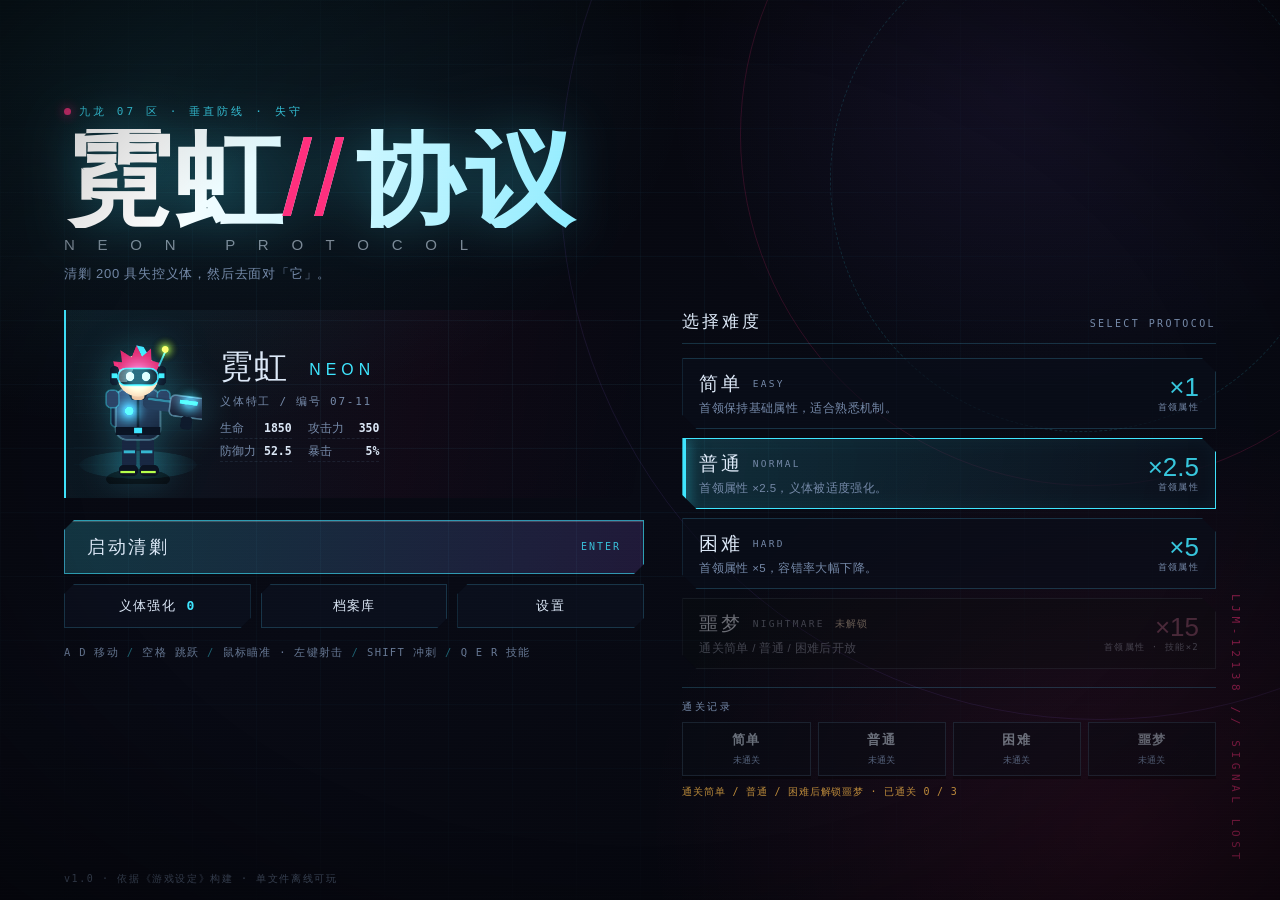
==== commit 112a4425: "Add files via upload" ====
--- a/index.html
+++ b/index.html
@@ -567,6 +567,76 @@
 }
 
 
+/* ================= 立体化：面板 / 按钮的厚度与投影 ================= */
+.pcard{box-shadow:0 12px 34px rgba(0,0,0,.62), 0 3px 0 rgba(63,230,255,.12), inset 0 1px 0 rgba(255,255,255,.07)}
+.mission{box-shadow:0 10px 26px rgba(0,0,0,.5), inset 0 1px 0 rgba(255,255,255,.06)}
+.skill{box-shadow:0 10px 22px rgba(0,0,0,.55), inset 0 1px 0 rgba(255,255,255,.08)}
+.skill.active{box-shadow:0 10px 26px rgba(0,0,0,.6), 0 0 22px rgba(63,230,255,.35), inset 0 1px 0 rgba(255,255,255,.15)}
+.btn{box-shadow:0 4px 0 rgba(0,0,0,.45), 0 10px 24px rgba(0,0,0,.35)}
+.btn:hover{box-shadow:0 6px 0 rgba(0,0,0,.4), 0 14px 30px rgba(0,0,0,.4)}
+.btn:active{transform:translateY(3px);box-shadow:0 1px 0 rgba(0,0,0,.5), 0 4px 12px rgba(0,0,0,.3)}
+.btn.primary{box-shadow:0 5px 0 rgba(6,40,54,.9), 0 0 26px rgba(63,230,255,.2), inset 0 1px 0 rgba(255,255,255,.18)}
+.btn.primary:active{transform:translateY(4px);box-shadow:0 1px 0 rgba(6,40,54,.9), 0 0 18px rgba(63,230,255,.18)}
+.diff{box-shadow:0 6px 0 rgba(0,0,0,.35), 0 12px 26px rgba(0,0,0,.3)}
+.diff:hover{box-shadow:0 6px 0 rgba(0,0,0,.35), 0 16px 32px rgba(0,0,0,.42)}
+.card{box-shadow:0 14px 0 -6px rgba(0,0,0,.55), 0 22px 46px rgba(0,0,0,.5), inset 0 1px 0 rgba(255,255,255,.06)}
+.icon-btn{box-shadow:0 3px 0 rgba(0,0,0,.45), 0 6px 14px rgba(0,0,0,.35)}
+.dome-wrap,.dialog{box-shadow:0 40px 90px rgba(0,0,0,.8), inset 0 1px 0 rgba(255,255,255,.05)}
+.shop-item{box-shadow:0 4px 0 rgba(0,0,0,.35), inset 0 1px 0 rgba(255,255,255,.04)}
+.ct{box-shadow:0 3px 0 rgba(0,0,0,.3)}
+
+/* ================= 造梦西游式 HUD ================= */
+.pcard{
+  border-radius:10px;
+  background:linear-gradient(180deg,rgba(14,22,38,.95),rgba(6,10,18,.92));
+  border:1px solid rgba(255,196,90,.28);
+  border-left:none;
+  clip-path:none;
+  box-shadow:0 6px 22px rgba(0,0,0,.65), inset 0 1px 0 rgba(255,255,255,.08);
+}
+.pcard-portrait{
+  width:62px;height:62px;flex:0 0 auto;border-radius:50%;
+  border:2px solid rgba(255,196,90,.8);
+  background:radial-gradient(circle at 50% 30%,#1b2c46,#0a1220 70%);
+  box-shadow:0 0 0 3px rgba(4,8,14,.9), 0 0 18px rgba(255,196,90,.3), inset 0 0 12px rgba(63,230,255,.18);
+  overflow:hidden;
+}
+.pcard-portrait canvas{width:100%;height:100%;border-radius:50%}
+.pcard-name{font-family:var(--font-disp);font-size:16px;letter-spacing:.16em;color:#fff;text-shadow:0 1px 0 #000}
+.pcard-lv{border-radius:9px;background:linear-gradient(180deg,rgba(63,230,255,.22),rgba(63,230,255,.06))}
+.bar{
+  height:17px;border-radius:9px;
+  border:1px solid rgba(255,255,255,.22);
+  background:linear-gradient(180deg,rgba(0,0,0,.8),rgba(0,0,0,.5));
+  box-shadow:inset 0 2px 6px rgba(0,0,0,.85), 0 1px 0 rgba(255,255,255,.05);
+}
+.bar i{border-radius:8px;transition:width .14s}
+.bar.hp i{background:linear-gradient(180deg,#ff9a6b,#ff2f7d 45%,#9c0d3a);box-shadow:0 0 12px rgba(255,47,125,.55), inset 0 1px 0 rgba(255,255,255,.45)}
+.bar.xp{height:9px}
+.bar.xp i{background:linear-gradient(180deg,#9beeff,#3fe6ff 55%,#0d7ea8);box-shadow:0 0 10px rgba(63,230,255,.6), inset 0 1px 0 rgba(255,255,255,.4)}
+.bar span{font-size:10px;text-shadow:0 1px 3px #000,0 0 8px rgba(0,0,0,.9)}
+.chip-row .chip{border-radius:8px;background:linear-gradient(180deg,rgba(14,22,38,.9),rgba(6,10,18,.9))}
+.stage-name{
+  font-family:var(--font-disp);font-size:15px;letter-spacing:.3em;
+  color:#ffd76b;text-shadow:0 0 16px rgba(255,188,74,.55),0 2px 0 #000;
+  margin-bottom:6px;text-align:center;white-space:nowrap;
+}
+.mission{border-radius:8px;background:linear-gradient(180deg,rgba(10,16,28,.92),rgba(6,10,18,.6))}
+.timer{letter-spacing:.24em;color:#9fb4d0}
+#skillbar{gap:8px}
+.skill{
+  border-radius:10px 10px 6px 6px;
+  background:linear-gradient(180deg,rgba(18,28,46,.96),rgba(7,11,20,.92));
+  border:1px solid rgba(255,196,90,.22);
+  box-shadow:0 6px 18px rgba(0,0,0,.6), inset 0 1px 0 rgba(255,255,255,.1);
+}
+.skill.ready{border-color:rgba(255,196,90,.45)}
+.skill.active{border-color:var(--cyan);box-shadow:0 6px 22px rgba(0,0,0,.6),0 0 22px rgba(63,230,255,.45),inset 0 1px 0 rgba(255,255,255,.16)}
+.sk-key{color:#ffd76b;letter-spacing:.18em}
+.boss-hp{border-radius:6px;height:18px}
+.dia-chip{border-radius:8px}
+.icon-btn{border-radius:8px}
+
 </style>
 </head>
 <body>
@@ -612,7 +682,7 @@
         </div>
 
         <div class="menu-foot">
-          <span>WASD 移动</span><i>/</i><span>鼠标瞄准 · 左键射击</span><i>/</i><span>SHIFT 相位冲刺</span><i>/</i><span>Q E R 技能</span>
+          <span>A D 移动</span><i>/</i><span>空格 跳跃</span><i>/</i><span>鼠标瞄准 · 左键射击</span><i>/</i><span>SHIFT 冲刺</span><i>/</i><span>Q E R 技能</span>
         </div>
       </div>
 
@@ -658,6 +728,7 @@
 
     <!-- 顶部中间：任务进度 -->
     <div class="hud-mid">
+      <div class="stage-name">九龙 07 区 // 清剿行动</div>
       <div class="mission" id="mission">
         <div class="mission-head">
           <span class="m-label">清剿进度</span>
@@ -823,6 +894,7 @@
     <div class="set-list">
       <label class="set-row"><span>音效与背景音乐</span><input type="checkbox" id="setAudio" checked><i class="switch"></i></label>
       <label class="set-row"><span>自动射击</span><input type="checkbox" id="setAuto" checked><i class="switch"></i></label>
+      <label class="set-row"><span>攻击自动锁定<small>自动瞄准最近敌人，移动鼠标可临时改为手动</small></span><input type="checkbox" id="setLock" checked><i class="switch"></i></label>
       <label class="set-row"><span>屏幕震动</span><input type="checkbox" id="setShake" checked><i class="switch"></i></label>
       <label class="set-row"><span>显示伤害数字</span><input type="checkbox" id="setDmg" checked><i class="switch"></i></label>
     </div>
@@ -896,7 +968,7 @@
     cleared: [false, false, false, false],
     best: [0, 0, 0, 0],
     runs: 0, kills: 0, bossKills: 0, deaths: 0,
-    settings: { audio: true, auto: true, shake: true, dmgNum: true }
+    settings: { audio: true, auto: true, shake: true, dmgNum: true, lock: true }
   };
 
   function deepClone(o) { return JSON.parse(JSON.stringify(o)); }
@@ -1230,10 +1302,13 @@
 
   /* ---------------- 相机 ---------------- */
   NP.Camera = class {
-    constructor() { this.x = 0; this.y = 0; this.zoom = 1; this.shake = 0; this.sx = 0; this.sy = 0; this.w = 1280; this.h = 720; }
+    constructor() {
+      this.x = 0; this.y = 0; this.zoom = 1; this.shake = 0; this.sx = 0; this.sy = 0; this.w = 1280; this.h = 720;
+      this.tilt = 0.78;   // 纵向压缩，模拟 3/4 俯视（立体视角）
+    }
     resize(w, h) { this.w = w; this.h = h; }
     follow(tx, ty, dt, ww, wh) {
-      const halfW = this.w / 2 / this.zoom, halfH = this.h / 2 / this.zoom;
+      const halfW = this.w / 2 / this.zoom, halfH = this.h / 2 / (this.zoom * this.tilt);
       let cx = tx, cy = ty;
       if (ww > halfW * 2) cx = NP.clamp(cx, halfW, ww - halfW); else cx = ww / 2;
       if (wh > halfH * 2) cy = NP.clamp(cy, halfH, wh - halfH); else cy = wh / 2;
@@ -1248,11 +1323,14 @@
     }
     apply(ctx) {
       ctx.translate(this.w / 2 + this.sx, this.h / 2 + this.sy);
-      ctx.scale(this.zoom, this.zoom);
+      ctx.scale(this.zoom, this.zoom * this.tilt);
       ctx.translate(-this.x, -this.y);
     }
     screenToWorld(sx, sy) {
-      return { x: (sx - this.w / 2 - this.sx) / this.zoom + this.x, y: (sy - this.h / 2 - this.sy) / this.zoom + this.y };
+      return {
+        x: (sx - this.w / 2 - this.sx) / this.zoom + this.x,
+        y: (sy - this.h / 2 - this.sy) / (this.zoom * this.tilt) + this.y
+      };
     }
   };
 
@@ -1301,12 +1379,13 @@
     drawHero(ctx, o) {
       const {
         x = 0, y = 0, scale = 1, aim = 0, facing = 1, t = 0,
-        hurt = 0, dash = 0, over = 0, alpha = 1, walk = 0, showGun = true
+        hurt = 0, dash = 0, over = 0, alpha = 1, walk = 0, showGun = true, tilt = 1
       } = o;
       ctx.save();
       ctx.globalAlpha = alpha;
       ctx.translate(x, y);
       ctx.scale(scale, scale);
+      if (tilt && tilt !== 1) ctx.scale(1, 1 / tilt);   // 抵消相机纵向压缩，让角色保持直立比例
       const bob = Math.sin(t * 6) * 1.3 + walk * Math.sin(t * 17) * 1.7;
       const swing = walk * Math.sin(t * 17);
       const overC = over > 0;
@@ -1479,6 +1558,177 @@
       }
       ctx.restore();
     },
+    /* 侧视角色：横版用，脚点在原点，朝向 +x */
+    drawHeroSide(ctx, o) {
+      const { over = 0, hurt = 0, t = 0, walk = 0, air = false, aim = 0, dash = 0 } = o;
+      const overC = over > 0;
+      const accent = overC ? '#ff2f7d' : '#3fe6ff';
+      const bob = Math.sin(t * 13) * (walk > 0.2 ? 1.7 : 0.7);
+      const swing = Math.sin(t * 15) * walk;
+      const lift = air ? 4 : 0;
+
+      // 影子
+      ctx.fillStyle = 'rgba(0,0,0,.45)';
+      ctx.beginPath(); ctx.ellipse(0, 1, 21, 5.5, 0, 0, TAU); ctx.fill();
+
+      // 后腿
+      ctx.strokeStyle = '#16233a';
+      ctx.lineWidth = 8;
+      ctx.lineCap = 'round';
+      ctx.beginPath();
+      ctx.moveTo(-2, -22);
+      ctx.lineTo(-6 - swing * 7, -12 - lift);
+      ctx.lineTo(-8 - swing * 9, -1 - lift);
+      ctx.stroke();
+      ctx.strokeStyle = 'rgba(63,230,255,.5)';
+      ctx.lineWidth = 1.4;
+      ctx.beginPath(); ctx.moveTo(-6 - swing * 7, -12 - lift); ctx.lineTo(-8 - swing * 9, -3 - lift); ctx.stroke();
+
+      // 后手
+      ctx.strokeStyle = '#1d2f4c';
+      ctx.lineWidth = 7;
+      ctx.beginPath(); ctx.moveTo(-4, -44 + bob); ctx.lineTo(-14, -34 + bob); ctx.stroke();
+
+      // 披风 / 风衣下摆
+      ctx.fillStyle = 'rgba(20,32,54,.95)';
+      ctx.beginPath();
+      ctx.moveTo(-6, -46 + bob);
+      ctx.quadraticCurveTo(-24 - Math.abs(swing) * 6, -30 + bob, -18 - swing * 6, -12 + bob);
+      ctx.lineTo(-2, -18 + bob);
+      ctx.closePath();
+      ctx.fill();
+      ctx.strokeStyle = 'rgba(63,230,255,.25)';
+      ctx.lineWidth = 1.2; ctx.stroke();
+
+      // 躯干
+      const g = ctx.createLinearGradient(-10, -52, 12, -18);
+      g.addColorStop(0, '#3b5a88');
+      g.addColorStop(0.6, '#25405f');
+      g.addColorStop(1, '#131f34');
+      ctx.fillStyle = g;
+      ctx.beginPath();
+      ctx.moveTo(-7, -52 + bob);
+      ctx.lineTo(9, -50 + bob);
+      ctx.lineTo(11, -22 + bob);
+      ctx.lineTo(-6, -20 + bob);
+      ctx.closePath();
+      ctx.fill();
+      ctx.strokeStyle = 'rgba(150,235,255,.35)';
+      ctx.lineWidth = 1.2; ctx.stroke();
+
+      // 胸灯
+      ctx.fillStyle = accent;
+      ctx.beginPath(); ctx.arc(4, -38 + bob, 2.4, 0, TAU); ctx.fill();
+      NP.Art.drawGlow(ctx, 4, -38 + bob, 12, overC ? 'rgba(255,47,125,.9)' : 'rgba(63,230,255,.9)', .5);
+
+      // 腰带
+      ctx.fillStyle = '#0a1424';
+      ctx.fillRect(-6, -26 + bob, 16, 4);
+
+      // 前腿
+      ctx.strokeStyle = '#1d2f4c';
+      ctx.lineWidth = 9;
+      ctx.beginPath();
+      ctx.moveTo(2, -22);
+      ctx.lineTo(6 + swing * 8, -12 - lift);
+      ctx.lineTo(9 + swing * 10, -1);
+      ctx.stroke();
+      // 靴
+      ctx.fillStyle = '#0b1322';
+      ctx.beginPath(); ctx.ellipse(10 + swing * 10, -2, 7, 3.4, 0, 0, TAU); ctx.fill();
+      ctx.fillStyle = '#b6ff4a';
+      ctx.fillRect(6 + swing * 10, -3, 7, 1.6);
+
+      // 头
+      const hy = -62 + bob;
+      ctx.fillStyle = '#f4cba8';
+      ctx.beginPath(); ctx.arc(0, hy, 11, 0, TAU); ctx.fill();
+      // 头发（向后扫）
+      ctx.fillStyle = '#e0286d';
+      ctx.beginPath();
+      ctx.moveTo(-11, hy - 2);
+      ctx.lineTo(-16, hy - 9);
+      ctx.lineTo(-9, hy - 10);
+      ctx.lineTo(-12, hy - 17);
+      ctx.lineTo(-3, hy - 13);
+      ctx.lineTo(2, hy - 18);
+      ctx.lineTo(5, hy - 11);
+      ctx.lineTo(12, hy - 6);
+      ctx.lineTo(9, hy + 2);
+      ctx.lineTo(0, hy - 3);
+      ctx.lineTo(-8, hy - 1);
+      ctx.closePath();
+      ctx.fill();
+      ctx.fillStyle = '#3fe6ff';
+      ctx.beginPath();
+      ctx.moveTo(2, hy - 18); ctx.lineTo(5, hy - 11); ctx.lineTo(8, hy - 13); ctx.lineTo(5, hy - 17);
+      ctx.closePath(); ctx.fill();
+
+      // 耳机
+      ctx.fillStyle = '#0c1729';
+      ctx.beginPath(); ctx.arc(-9, hy + 1, 3.4, 0, TAU); ctx.fill();
+      ctx.fillStyle = accent;
+      ctx.fillRect(-11, hy + 0.5, 2.4, 2.4);
+
+      // 护目镜（朝右）
+      ctx.fillStyle = 'rgba(8,16,28,.96)';
+      ctx.beginPath();
+      ctx.moveTo(-4, hy - 4.2);
+      ctx.lineTo(10.5, hy - 3.4);
+      ctx.lineTo(10.5, hy + 3.6);
+      ctx.lineTo(-4, hy + 4.2);
+      ctx.closePath();
+      ctx.fill();
+      ctx.strokeStyle = overC ? 'rgba(255,47,125,.85)' : 'rgba(63,230,255,.8)';
+      ctx.lineWidth = 1.1; ctx.stroke();
+      ctx.fillStyle = overC ? '#ffd0e2' : '#c9f8ff';
+      ctx.beginPath(); ctx.ellipse(5, hy + 0.4, 2.8, 2.6, 0, 0, TAU); ctx.fill();
+      NP.Art.drawGlow(ctx, 5, hy, 17, overC ? 'rgba(255,47,125,.9)' : 'rgba(63,230,255,.9)', .42);
+
+      // 天线
+      ctx.strokeStyle = 'rgba(63,230,255,.8)'; ctx.lineWidth = 1.2;
+      ctx.beginPath(); ctx.moveTo(9, hy - 6); ctx.lineTo(13, hy - 14); ctx.stroke();
+      ctx.fillStyle = '#b6ff4a';
+      ctx.beginPath(); ctx.arc(13, hy - 15, 2, 0, TAU); ctx.fill();
+
+      // 枪臂
+      const sx = 6, sy = -46 + bob;
+      const a = aim;
+      const hx = sx + Math.cos(a) * 20, hyy = sy + Math.sin(a) * 20;
+      ctx.strokeStyle = '#25405f'; ctx.lineWidth = 8; ctx.lineCap = 'round';
+      ctx.beginPath(); ctx.moveTo(sx, sy); ctx.lineTo(hx, hyy); ctx.stroke();
+      ctx.strokeStyle = 'rgba(63,230,255,.4)'; ctx.lineWidth = 1.4;
+      ctx.beginPath(); ctx.moveTo(sx, sy - 2.5); ctx.lineTo(hx, hyy - 2.5); ctx.stroke();
+      ctx.fillStyle = '#e8b894';
+      ctx.beginPath(); ctx.arc(hx, hyy, 3.4, 0, TAU); ctx.fill();
+
+      ctx.save();
+      ctx.translate(hx, hyy);
+      ctx.rotate(a);
+      const g2 = ctx.createLinearGradient(0, -6, 0, 6);
+      g2.addColorStop(0, '#3a4d6b');
+      g2.addColorStop(1, '#121d30');
+      ctx.fillStyle = g2;
+      NP.Art.rr(ctx, -4, -6, 26, 12, 3); ctx.fill();
+      ctx.strokeStyle = 'rgba(150,225,255,.45)'; ctx.lineWidth = 1;
+      NP.Art.rr(ctx, -4, -6, 26, 12, 3); ctx.stroke();
+      ctx.fillStyle = accent;
+      ctx.fillRect(2, -4, 10, 2.2);
+      NP.Art.drawGlow(ctx, 7, -2.9, 11, overC ? 'rgba(255,47,125,.9)' : 'rgba(63,230,255,.9)', .5);
+      ctx.fillStyle = '#0e1a2c';
+      NP.Art.rr(ctx, 21, -3.8, 9, 7, 2); ctx.fill();
+      ctx.strokeStyle = 'rgba(63,230,255,.5)'; ctx.lineWidth = 1;
+      NP.Art.rr(ctx, 21, -3.8, 9, 7, 2); ctx.stroke();
+      ctx.restore();
+
+      if (hurt > 0) {
+        ctx.save();
+        ctx.globalCompositeOperation = 'lighter';
+        NP.Art.drawGlow(ctx, 0, -40, 44, 'rgba(255,90,120,.95)', hurt * 0.85);
+        ctx.restore();
+      }
+    }
+
   };
 })();
 </script>
@@ -1680,22 +1930,42 @@
 </script>
 <script>
 /* =====================================================================
-   霓虹协议 · entities.js
-   玩家 / 敌人 / 子弹 / 掉落
+   霓虹协议 · entities.js  （横版卷轴版）
+   玩家 / 敌人 / 掉落 —— 采用「脚点 + 矩形碰撞体」的横版模型
    ===================================================================== */
 (function () {
   'use strict';
   const NP = window.NP;
   const TAU = NP.TAU;
-  const C = NP.COL;
+
+  const GRAV = 2600;
+  const JUMP = -900;
+
+  /* 地面 / 平台：返回给定 x 处、脚点 y 以下最近的可站立面 */
+  NP.surfaceAt = function (G, x, feetY, prevFeetY, ignorePlatforms) {
+    let best = G.groundY;
+    if (ignorePlatforms) return best;
+    // 站在地面
+    for (const p of G.platforms) {
+      if (x < p.x - 10 || x > p.x + p.w + 10) continue;
+      if (prevFeetY <= p.y + 2 && feetY >= p.y) {
+        if (p.y < best) best = p.y;
+      }
+    }
+    return best;
+  };
 
   /* =========================== 玩家 =========================== */
   NP.Player = class Player {
     constructor(G) {
       this.G = G;
-      this.x = G.world.w / 2;
-      this.y = G.world.h / 2;
-      this.r = 20;
+      this.x = G.world.w * 0.5;
+      this.y = G.groundY;
+      this.r = 24;          // 半宽
+      this.h = 118;         // 身高（脚点到头顶）
+      this.vx = 0;
+      this.vy = 0;
+      this.onGround = true;
       this.aim = 0;
       this.facing = 1;
       this.level = 1;
@@ -1705,11 +1975,10 @@
       this.mods = NP.newMods();
       this.cd = { dash: 0, q: 0, e: 0, r: 0 };
       this.over = 0;
-      this.iframe = 1.4;
+      this.iframe = 1.2;
       this.hurt = 0;
       this.dashT = 0;
-      this.dashAng = 0;
-      this.dashTrail = 0;
+      this.dashDir = 1;
       this.walk = 0;
       this.fireT = 0;
       this.shield = 0;
@@ -1725,6 +1994,8 @@
       this.hp = this.maxHp;
     }
 
+    get chestY() { return this.y - this.h * 0.55; }
+
     recalc(healDelta) {
       const oldMax = this.maxHp || 0;
       this.stats = NP.computeStats(this.level, this.mods, this.G.save.data.up);
@@ -1733,7 +2004,6 @@
       this.hp = Math.min(this.hp, this.maxHp);
     }
 
-    /* 叠加一张卡 */
     addCard(card) {
       this.stacks[card.id] = (this.stacks[card.id] || 0) + 1;
       this.mods = NP.newMods();
@@ -1759,8 +2029,6 @@
       if (this.G) this.G.refreshHud();
     }
 
-    get overActive() { return this.over > 0; }
-
     update(dt) {
       const G = this.G;
       const st = this.stats;
@@ -1771,80 +2039,120 @@
       this.over = Math.max(0, this.over - dt);
       this.muzzle = Math.max(0, this.muzzle - dt * 8);
       this.dashT = Math.max(0, this.dashT - dt);
-      this.dashTrail = Math.max(0, this.dashTrail - dt);
       for (const k in this.cd) if (this.cd[k] > 0) this.cd[k] = Math.max(0, this.cd[k] - dt);
 
-      // 护盾发生器
       if (st.shieldGen > 0) {
         this.shieldT += dt;
         if (this.shieldT >= 12) {
           this.shieldT = 0;
           this.shieldMax = Math.round(this.maxHp * st.shieldGen);
           this.shield = Math.max(this.shield, this.shieldMax);
-          G.fxRing(this.x, this.y, 46, 'rgba(63,230,255,.9)', 0.5);
+          G.fxRing(this.x, this.y - 40, 46, 'rgba(63,230,255,.9)', 0.5);
         }
       }
-
       if (st.regen > 0) this.hp = Math.min(this.maxHp, this.hp + this.maxHp * st.regen * dt);
-      // 脱战 5 秒后缓慢自愈
       this.noHitT += dt;
       if (this.noHitT > 5 && this.hp > 0 && this.hp < this.maxHp) {
         this.hp = Math.min(this.maxHp, this.hp + this.maxHp * 0.012 * dt);
       }
 
-      // 移动输入
-      let mx = 0, my = 0;
-      if (inp.keys.KeyA || inp.keys.ArrowLeft) mx -= 1;
-      if (inp.keys.KeyD || inp.keys.ArrowRight) mx += 1;
-      if (inp.keys.KeyW || inp.keys.ArrowUp) my -= 1;
-      if (inp.keys.KeyS || inp.keys.ArrowDown) my += 1;
-      const ml = Math.hypot(mx, my);
-      if (ml > 1) { mx /= ml; my /= ml; }
-      this.walk = NP.lerp(this.walk, ml > 0.1 ? 1 : 0, Math.min(1, dt * 10));
+      /* ---------- 水平移动 + 跳跃 ---------- */
+      let move = 0;
+      if (inp.keys.KeyA || inp.keys.ArrowLeft) move -= 1;
+      if (inp.keys.KeyD || inp.keys.ArrowRight) move += 1;
+      this.walk = NP.lerp(this.walk, move !== 0 ? 1 : 0, Math.min(1, dt * 10));
 
       const speed = 340 * st.moveMul;
       if (this.dashT > 0) {
-        const ds = 1250;
-        this.x += Math.cos(this.dashAng) * ds * dt;
-        this.y += Math.sin(this.dashAng) * ds * dt;
-        this.ghosts.push({ x: this.x, y: this.y, aim: this.aim, life: 0.28, max: 0.28 });
+        this.vx = this.dashDir * 1150;
       } else {
-        this.x += mx * speed * dt;
-        this.y += my * speed * dt;
-      }
-      const pad = 26;
-      this.x = NP.clamp(this.x, pad, G.world.w - pad);
-      this.y = NP.clamp(this.y, pad, G.world.h - pad);
+        this.vx = move * speed;
+      }
+
+      const jumpKey = inp.keys.Space || inp.keys.KeyW || inp.keys.ArrowUp;
+      if (jumpKey && this.onGround && this.dashT <= 0) {
+        this.vy = JUMP;
+        this.onGround = false;
+        NP.Audio.sfx('dash');
+        G.burst(this.x, this.y, 6, 'rgba(63,230,255,.75)', 160, { life: 0.3, size: 3 });
+      }
+      if (!jumpKey && this.vy < -300) this.vy = -300;   // 松键短跳
+
+      this.vy = Math.min(1500, this.vy + GRAV * dt);
+
+      const prevY = this.y;
+      this.x += this.vx * dt;
+      this.y += this.vy * dt;
+      this.x = NP.clamp(this.x, this.r + 6, G.world.w - this.r - 6);
+
+      // 按住下键时忽略平台，实现下穿
+      if (inp.keys.KeyS || inp.keys.ArrowDown) this.dropT = 0.22;
+      else this.dropT = Math.max(0, (this.dropT || 0) - dt);
+      const surf = NP.surfaceAt(G, this.x, this.y, prevY, this.dropT > 0);
+      if (this.vy >= 0 && this.y >= surf) {
+        if (!this.onGround) {
+          G.burst(this.x, surf, 8, 'rgba(120,200,255,.5)', 160, { life: 0.3, size: 3 });
+        }
+        this.y = surf;
+        this.vy = 0;
+        this.onGround = true;
+      } else if (this.y > surf + 4) {
+        this.onGround = false;
+      }
 
       for (let i = this.ghosts.length - 1; i >= 0; i--) {
         this.ghosts[i].life -= dt;
         if (this.ghosts[i].life <= 0) this.ghosts.splice(i, 1);
       }
 
-      // 瞄准
+      /* ---------- 瞄准：自动锁定 / 手动接管 ---------- */
+      const cfg = G.save.data.settings;
+      // 鼠标移动超过 2.5px 就临时切回手动瞄准，避免锁定跟手打架
+      const mdx = Math.abs(inp.mouse.x - (this._mx || 0)) + Math.abs(inp.mouse.y - (this._my || 0));
+      this._mx = inp.mouse.x; this._my = inp.mouse.y;
+      if (inp.mouse.down || mdx > 2.5) this.manualT = 0.9;
+      else this.manualT = Math.max(0, (this.manualT || 0) - dt);
+
+      this.lockTarget = null;
       let aimed = false;
       if (G.autoplay) {
-        const target = G.nearestTarget(this.x, this.y, 1400);
-        if (target) { this.aim = Math.atan2(target.y - this.y, target.x - this.x); aimed = true; }
+        const t = G.nearestTarget(this.x, this.chestY, 2000);
+        if (t) {
+          this.lockTarget = t;
+          this.aim = Math.atan2(t.cy - this.chestY, t.x - this.x);
+          aimed = true;
+        }
+      } else if (cfg.lock !== false && this.manualT <= 0) {
+        const t = this.findLockTarget();
+        if (t) {
+          this.lockTarget = t;
+          this.aim = Math.atan2(t.cy - this.chestY, t.x - this.x);
+          aimed = true;
+        }
       }
       if (!aimed) {
         const w = G.cam.screenToWorld(inp.mouse.x, inp.mouse.y);
-        this.aim = Math.atan2(w.y - this.y, w.x - this.x);
-      }
-      this.facing = Math.cos(this.aim) >= 0 ? 1 : -1;
-
-      // 射击
+        this.aim = Math.atan2(w.y - this.chestY, w.x - this.x);
+      }
+
+      if (this.lockTarget) this.facing = this.lockTarget.x >= this.x ? 1 : -1;
+      else if (move !== 0) this.facing = move;
+      else if (Math.abs(Math.cos(this.aim)) > 0.2) this.facing = Math.cos(this.aim) > 0 ? 1 : -1;
+
+      /* ---------- 射击 ---------- */
       this.fireT -= dt;
-      const auto = G.save.data.settings.auto || G.autoplay;
-      const wantFire = inp.mouse.down || auto || inp.keys.Space || inp.keys.KeyJ;
+      const auto = cfg.auto || G.autoplay;
+      // 开了锁定且场上没有目标时不自动开火，省得对着空气扫射
+      const autoAllowed = cfg.lock === false || !!this.lockTarget || G.autoplay;
+      const wantFire = inp.mouse.down || inp.keys.KeyJ || (auto && autoAllowed);
       const rate = st.fireRate * (this.over > 0 ? 4 : 1);
-      if (wantFire && this.fireT <= 0 && this.dashT <= 0) {
+      if (wantFire && this.fireT <= 0) {
         this.fireT = 1 / rate;
         this.shoot();
       }
       if (this.fireT < -0.3) this.fireT = 0;
 
-      // 技能按键
+      /* ---------- 技能 ---------- */
       const q = NP.Input.consume();
       for (const code of q) {
         if (code === 'ShiftLeft' || code === 'ShiftRight') this.doDash();
@@ -1854,24 +2162,46 @@
       }
     }
 
+    /* 选择自动锁定目标：距离优先，背后目标降权，首领优先 */
+    findLockTarget() {
+      const G = this.G;
+      let best = null, bestScore = Infinity;
+      const consider = (e) => {
+        if (!e || e.alive === false || e.dead) return;
+        const cy = (e.cy !== undefined) ? e.cy : e.y;
+        const dx = e.x - this.x, dy = cy - this.chestY;
+        const d = Math.hypot(dx, dy);
+        if (d > 1500) return;
+        let score = d;
+        if (Math.sign(dx) !== this.facing && Math.abs(dx) > 60) score *= 1.4;
+        if (e === G.boss) score *= 0.8;
+        if (score < bestScore) { bestScore = score; best = e; }
+      };
+      for (const m of G.mobs) consider(m);
+      for (const c of G.clones) consider(c);
+      if (G.boss) consider(G.boss);
+      return best;
+    }
+
     shoot() {
       const G = this.G;
       const st = this.stats;
       const overMul = this.over > 0 ? 2.5 : 1;
       const n = 1 + st.multishot;
       const base = st.atk * overMul;
-      const spreadBase = n > 1 ? 0.055 : 0;
+      const spreadBase = n > 1 ? 0.045 : 0;
+      const ox = this.x, oy = this.chestY;
       for (let i = 0; i < n; i++) {
         const off = (i - (n - 1) / 2) * spreadBase * 2;
-        const a = this.aim + off + NP.rand(-0.012, 0.012);
+        const a = this.aim + off + NP.rand(-0.01, 0.01);
         const crit = Math.random() < st.crit;
         const dmg = base * (crit ? st.critDmg : 1);
         G.pBullets.push({
-          x: this.x + Math.cos(this.aim) * 22,
-          y: this.y + Math.sin(this.aim) * 22,
+          x: ox + Math.cos(a) * 30,
+          y: oy + Math.sin(a) * 30,
           vx: Math.cos(a) * st.bulletSpeed,
           vy: Math.sin(a) * st.bulletSpeed,
-          dmg, crit, r: crit ? 5 : 4.2,
+          dmg, crit, r: crit ? 6 : 5,
           life: st.range / st.bulletSpeed,
           pierce: st.pierce, hit: new Set(),
           color: this.over > 0 ? '#ff6ba8' : (crit ? '#ffd76b' : '#8ff3ff')
@@ -1887,25 +2217,21 @@
       const st = this.stats;
       this.cd.dash = Math.max(0.35, 1.8 * (1 - st.cdr) * (1 - Math.min(0.6, this.mods.dashCdr)));
       this.dashT = 0.16;
-      this.dashTrail = 0.16;
-      this.iframe = Math.max(this.iframe, 0.16);
-      let mx = 0, my = 0;
-      if (NP.Input.keys.KeyA || NP.Input.keys.ArrowLeft) mx -= 1;
-      if (NP.Input.keys.KeyD || NP.Input.keys.ArrowRight) mx += 1;
-      if (NP.Input.keys.KeyW || NP.Input.keys.ArrowUp) my -= 1;
-      if (NP.Input.keys.KeyS || NP.Input.keys.ArrowDown) my += 1;
-      this.dashAng = (mx || my) ? Math.atan2(my, mx) : this.aim;
+      this.iframe = Math.max(this.iframe, 0.18);
+      this.dashDir = (NP.Input.keys.KeyA || NP.Input.keys.ArrowLeft) ? -1
+        : (NP.Input.keys.KeyD || NP.Input.keys.ArrowRight) ? 1
+          : (Math.cos(this.aim) >= 0 ? 1 : -1);
       NP.Audio.sfx('dash');
-      this.G.fxRing(this.x, this.y, 40, 'rgba(63,230,255,.8)', 0.35);
+      this.G.fxRing(this.x, this.y - 40, 40, 'rgba(63,230,255,.8)', 0.35);
     }
 
     doOverclock() {
       if (this.cd.q > 0) return;
-      this.cd.q = 15 * (1 - this.stats.cdr);
+      this.cd.q = 30 * (1 - this.stats.cdr);
       this.over = this.stats.overDur;
       NP.Audio.sfx('overclock');
-      this.G.toast('超频协议 // 攻速 +300% · 伤害 +150% · 吸血 20%');
-      this.G.fxRing(this.x, this.y, 70, 'rgba(255,47,125,.9)', 0.7);
+      this.G.toast('超频协议 // 攻速 +300% · 伤害 +150% · 吸血 10%');
+      this.G.fxRing(this.x, this.y - 40, 70, 'rgba(255,47,125,.9)', 0.7);
       this.G.shake(3);
     }
 
@@ -1913,15 +2239,16 @@
       if (this.cd.e > 0) return;
       this.cd.e = 15 * (1 - this.stats.cdr);
       const st = this.stats;
-      const heal = Math.round(this.maxHp * 0.5);
+      const heal = Math.round(this.maxHp * 0.3);
       this.hp = Math.min(this.maxHp, this.hp + heal);
-      this.G.fxRing(this.x, this.y, st.empR, 'rgba(63,230,255,.95)', 0.9, 0.55);
-      this.G.fxRing(this.x, this.y, st.empR * 0.6, 'rgba(160,107,255,.8)', 0.7, 0.4);
+      const cy = this.y - 50;
+      this.G.fxRing(this.x, cy, st.empR, 'rgba(63,230,255,.95)', 0.9, 0.55);
+      this.G.fxRing(this.x, cy, st.empR * 0.6, 'rgba(160,107,255,.8)', 0.7, 0.4);
       NP.Audio.sfx('emp');
       this.G.shake(6);
-      this.G.healText(this.x, this.y - 60, heal);
+      this.G.healText(this.x, this.y - 90, heal);
       for (const m of this.G.mobs) {
-        if (NP.dist(m, this) < st.empR + m.r) {
+        if (NP.dist({ x: m.x, y: m.y - m.h * 0.5 }, { x: this.x, y: cy }) < st.empR + m.r) {
           m.stun = Math.max(m.stun, 5);
           m.hitFlash = 1;
           if (st.empDmg > 0) this.G.damageMob(m, st.atk * 1.2, false, false);
@@ -1929,14 +2256,14 @@
       }
       const targets = [this.G.boss, ...this.G.clones].filter(Boolean);
       for (const b of targets) {
-        if (NP.dist(b, this) < st.empR + b.r) {
+        if (NP.dist(b, { x: this.x, y: cy }) < st.empR + b.r) {
           b.stun = Math.max(b.stun || 0, 1.4);
           b.hitFlash = 1;
           this.G.text('压制 1.4s', b.x, b.y - b.r - 20, '#9beeff', 15);
           if (st.empDmg > 0) this.G.damageBoss(b, st.atk * 1.5, false, false);
         }
       }
-      this.G.toast('电磁脉冲 // 全域压制 5s · 生命 +50%');
+      this.G.toast('电磁脉冲 // 全域压制 5s · 生命 +30%');
     }
 
     doLaser() {
@@ -1944,8 +2271,8 @@
       this.cd.r = 8 * (1 - this.stats.cdr);
       const st = this.stats;
       const dmg = (1000 + 0.08 * st.atk + 0.02 * this.maxHp) * st.laserMul;
-      const len = 1500;
-      const ox = this.x + Math.cos(this.aim) * 26, oy = this.y + Math.sin(this.aim) * 26;
+      const len = 1600;
+      const ox = this.x + Math.cos(this.aim) * 30, oy = this.chestY + Math.sin(this.aim) * 30;
       this.G.beams.push({
         x1: ox, y1: oy,
         x2: ox + Math.cos(this.aim) * len, y2: oy + Math.sin(this.aim) * len,
@@ -1959,7 +2286,7 @@
     takeDamage(raw) {
       const G = this.G;
       if (this.dashT > 0 || this.iframe > 0) {
-        if (this.dashT > 0) G.text('MISS', this.x + NP.rand(-14, 14), this.y - 70, '#8ff3ff', 15);
+        if (this.dashT > 0) G.text('MISS', this.x + NP.rand(-14, 14), this.y - 120, '#8ff3ff', 15);
         return false;
       }
       let dmg = raw * this.stats.takenMul;
@@ -1967,25 +2294,24 @@
         const absorbed = Math.min(this.shield, dmg);
         this.shield -= absorbed;
         dmg -= absorbed;
-        if (absorbed > 0) G.text(`-${Math.round(absorbed)} 护盾`, this.x, this.y - 66, '#9beeff', 13);
+        if (absorbed > 0) G.text(`-${Math.round(absorbed)} 护盾`, this.x, this.y - 110, '#9beeff', 13);
       }
       if (dmg >= 1) {
         this.hp -= dmg;
+        this.hurt = 1;
         this.noHitT = 0;
-        this.hurt = 1;
-        this.iframe = 0.4;
+        this.iframe = 0.45;
         G.shake(5 + Math.min(8, dmg / this.maxHp * 40));
         G.hurtFlash = 1;
-        if (G.save.data.settings.dmgNum) G.text(`-${Math.round(dmg)}`, this.x + NP.rand(-10, 10), this.y - 62, '#ff5d7b', 17);
+        if (G.save.data.settings.dmgNum) G.text(`-${Math.round(dmg)}`, this.x + NP.rand(-10, 10), this.y - 100, '#ff5d7b', 17);
         NP.Audio.sfx('hurt');
       }
       if (this.hp <= 0) { this.hp = 0; G.onPlayerDeath(); }
       return true;
     }
 
-    /* 造成伤害后触发吸血 */
-    onDamageDealt(amount, crit) {
-      const ls = this.stats.lifesteal + (this.over > 0 ? 0.2 : 0);
+    onDamageDealt(amount) {
+      const ls = this.stats.lifesteal + (this.over > 0 ? 0.1 : 0);
       if (ls > 0 && this.hp > 0) this.hp = Math.min(this.maxHp, this.hp + amount * ls);
     }
 
@@ -1994,65 +2320,101 @@
       for (const gh of this.ghosts) {
         const a = gh.life / gh.max;
         ctx.save();
-        ctx.globalAlpha = a * 0.4;
-        NP.Art.drawHero(ctx, { x: gh.x, y: gh.y, scale: 1, aim: gh.aim, facing: Math.cos(gh.aim) >= 0 ? 1 : -1, t, over, showGun: false });
+        ctx.globalAlpha = a * 0.35;
+        ctx.translate(gh.x, gh.y);
+        ctx.scale(this.facing, 1);
+        NP.Art.drawHeroSide(ctx, { over, t, walk: 0, aim: gh.aim, dash: 1 });
         ctx.restore();
       }
+
+      // 地面光环
+      ctx.save();
+      ctx.globalCompositeOperation = 'lighter';
+      const rg = ctx.createRadialGradient(this.x, this.y + 2, 2, this.x, this.y + 2, 46);
+      rg.addColorStop(0, over ? 'rgba(255,47,125,.35)' : 'rgba(63,230,255,.26)');
+      rg.addColorStop(1, 'rgba(0,0,0,0)');
+      ctx.fillStyle = rg;
+      ctx.beginPath(); ctx.ellipse(this.x, this.y + 2, 46, 11, 0, 0, TAU); ctx.fill();
+      ctx.restore();
+
       if (this.shield > 0) {
         ctx.save();
         ctx.globalCompositeOperation = 'lighter';
-        const a = 0.25 + 0.15 * Math.sin(t * 8);
-        ctx.strokeStyle = `rgba(63,230,255,${a + 0.25})`;
+        const a = 0.22 + 0.12 * Math.sin(t * 8);
+        ctx.strokeStyle = `rgba(63,230,255,${a + 0.22})`;
         ctx.lineWidth = 2;
-        ctx.beginPath(); ctx.arc(this.x, this.y - 24, 52, 0, TAU); ctx.stroke();
-        ctx.fillStyle = `rgba(63,230,255,${a * 0.35})`;
-        ctx.beginPath(); ctx.arc(this.x, this.y - 24, 52, 0, TAU); ctx.fill();
+        ctx.beginPath(); ctx.ellipse(this.x, this.y - 60, 46, 66, 0, 0, TAU); ctx.stroke();
+        ctx.fillStyle = `rgba(63,230,255,${a * 0.3})`;
+        ctx.beginPath(); ctx.ellipse(this.x, this.y - 60, 46, 66, 0, 0, TAU); ctx.fill();
         ctx.restore();
       }
-      // 脚下光环，突出角色位置
+
       ctx.save();
-      ctx.globalCompositeOperation = 'lighter';
-      const rg = ctx.createRadialGradient(this.x, this.y + 2, 2, this.x, this.y + 2, 40);
-      rg.addColorStop(0, over ? 'rgba(255,47,125,.35)' : 'rgba(63,230,255,.28)');
-      rg.addColorStop(1, 'rgba(0,0,0,0)');
-      ctx.fillStyle = rg;
-      ctx.beginPath(); ctx.ellipse(this.x, this.y + 2, 40, 14, 0, 0, TAU); ctx.fill();
-      ctx.strokeStyle = over ? 'rgba(255,47,125,.5)' : 'rgba(63,230,255,.35)';
-      ctx.lineWidth = 1.5;
-      ctx.beginPath(); ctx.ellipse(this.x, this.y + 2, 30, 10, 0, 0, TAU); ctx.stroke();
+      ctx.translate(this.x, this.y);
+      ctx.scale(1.6 * this.facing, 1.6);
+      NP.Art.drawHeroSide(ctx, {
+        over, hurt: this.hurt, t,
+        walk: this.onGround ? this.walk : 0.15,
+        air: !this.onGround,
+        aim: this.facing >= 0 ? this.aim : Math.PI - this.aim,
+        dash: this.dashT > 0 ? 1 : 0
+      });
       ctx.restore();
 
-      NP.Art.drawHero(ctx, {
-        x: this.x, y: this.y, scale: 1.12, aim: this.aim, facing: this.facing, t,
-        over, hurt: this.hurt, dash: this.dashT > 0 ? 1 : 0, walk: this.walk
-      });
+      // 锁定标记
+      const lt = this.lockTarget;
+      if (lt && lt.alive !== false) {
+        const cy = (lt.cy !== undefined) ? lt.cy : lt.y - 40;
+        const rr = Math.max(22, (lt.r || 24) * 1.5);
+        ctx.save();
+        ctx.globalCompositeOperation = 'lighter';
+        ctx.strokeStyle = 'rgba(255,80,140,.85)';
+        ctx.lineWidth = 2;
+        const s2 = rr * 0.55;
+        const corners = [[-1, -1], [1, -1], [-1, 1], [1, 1]];
+        for (const [sx, sy] of corners) {
+          ctx.beginPath();
+          ctx.moveTo(lt.x + sx * rr, cy + sy * rr - sy * s2);
+          ctx.lineTo(lt.x + sx * rr, cy + sy * rr);
+          ctx.lineTo(lt.x + sx * rr - sx * s2, cy + sy * rr);
+          ctx.stroke();
+        }
+        ctx.strokeStyle = 'rgba(63,230,255,.5)';
+        ctx.lineWidth = 1.4;
+        ctx.beginPath();
+        ctx.arc(lt.x, cy, rr * (1.05 + Math.sin(t * 6) * 0.04), 0, TAU);
+        ctx.stroke();
+        ctx.restore();
+      }
+
       if (this.muzzle > 0.35) {
-        const mx = this.x + Math.cos(this.aim) * 34;
-        const my = this.y - 38 + Math.sin(this.aim) * 34;
-        NP.Art.drawGlow(ctx, mx, my, 26 * this.muzzle, this.over > 0 ? 'rgba(255,120,180,.9)' : 'rgba(150,240,255,.9)', 0.85);
-      }
-      if (over) {
-        NP.Art.drawGlow(ctx, this.x, this.y - 30, 80, 'rgba(255,47,125,.5)', 0.35 + 0.1 * Math.sin(t * 10));
-      }
+        const mx = this.x + Math.cos(this.aim) * 62;
+        const my = this.chestY + Math.sin(this.aim) * 62;
+        NP.Art.drawGlow(ctx, mx, my, 30 * this.muzzle, over ? 'rgba(255,120,180,.9)' : 'rgba(150,240,255,.9)', 0.85);
+      }
+      if (over) NP.Art.drawGlow(ctx, this.x, this.y - 60, 90, 'rgba(255,47,125,.5)', 0.35 + 0.1 * Math.sin(t * 10));
     }
   };
 
   /* =========================== 敌人 =========================== */
   const MOB_DEF = {
-    assault: { hp: 250, atk: 74, def: 18, spd: 215, r: 19, color: '#ff6b3c', name: '锋刃' },
-    tank: { hp: 380, atk: 52, def: 125, spd: 100, r: 27, color: '#37d9c4', name: '壁垒' },
-    brute: { hp: 700, atk: 72, def: 45, spd: 118, r: 33, color: '#b06bff', name: '肉山' }
+    assault: { hp: 250, atk: 74, def: 18, spd: 240, r: 20, h: 66, color: '#ff6b3c', name: '锋刃' },
+    tank: { hp: 380, atk: 52, def: 125, spd: 105, r: 28, h: 88, color: '#37d9c4', name: '壁垒' },
+    brute: { hp: 700, atk: 72, def: 45, spd: 120, r: 38, h: 96, color: '#b06bff', name: '肉山' }
   };
   NP.MOB_DEF = MOB_DEF;
 
   NP.Mob = class Mob {
-    constructor(G, type, x, y) {
+    constructor(G, type, x, y, air) {
       const d = MOB_DEF[type];
       this.G = G;
       this.type = type;
-      this.x = x; this.y = y;
+      this.x = x;
+      this.y = y;
       this.r = d.r;
-      this.vx = 0; this.vy = 0;
+      this.h = d.h;
+      this.air = !!air;
+      this.baseY = y;
       const diff = G.diffData;
       const growth = 1 + G.kills * 0.0055;
       this.maxHp = Math.round(d.hp * diff.mobHp * growth);
@@ -2067,12 +2429,14 @@
       this.spawnT = 0.45;
       this.dead = false;
       this.orbit = NP.rand(-1, 1) > 0 ? 1 : -1;
-      this.dashCd = NP.rand(1.5, 3.6);
+      this.dashCd = NP.rand(1.6, 3.4);
       this.dashT = 0;
-      this.dashAng = 0;
+      this.dashDir = 1;
+      this.vx = 0;
     }
 
     get alive() { return !this.dead && this.hp > 0; }
+    get cy() { return this.y - this.h * 0.5; }
 
     update(dt) {
       const G = this.G;
@@ -2081,68 +2445,67 @@
       if (this.spawnT > 0) { this.spawnT -= dt; return; }
       if (this.stun > 0) {
         this.stun -= dt;
-        this.vx *= 0.9; this.vy *= 0.9;
-        this.x += this.vx * dt; this.y += this.vy * dt;
+        if (this.air) this.y = this.baseY + Math.sin(G.time * 3 + this.phase) * 6;
         return;
       }
       const p = G.player;
-      const ang = Math.atan2(p.y - this.y, p.x - this.x);
-      const d = Math.hypot(p.x - this.x, p.y - this.y);
+      const dx = p.x - this.x;
+      const dir = dx >= 0 ? 1 : -1;
+      const distX = Math.abs(dx);
       this.attackCd -= dt;
       this.dashCd -= dt;
+
+      if (this.air) {
+        // 空中单位：悬停 + 缓慢贴近
+        this.baseY = NP.clamp(this.baseY + (dir * 0), 120, G.groundY - 60);
+        this.x += dir * this.speed * 0.55 * dt;
+        this.y = this.baseY + Math.sin(G.time * 3 + this.phase) * 10;
+        if (this.attackCd <= 0 && distX < 620) {
+          this.attackCd = NP.rand(2.2, 3.2);
+          G.spawnMobBullet(this.x, this.cy, Math.atan2(p.chestY - this.cy, p.x - this.x), 340, this.atk, 8, MOB_DEF[this.type].color);
+        }
+        this.contactHit(p);
+        return;
+      }
 
       if (this.type === 'assault') {
         if (this.dashT > 0) {
           this.dashT -= dt;
-          this.x += Math.cos(this.dashAng) * 620 * dt;
-          this.y += Math.sin(this.dashAng) * 620 * dt;
-          G.burst(this.x, this.y, 1, 'rgba(255,107,60,.8)', 40, { life: 0.25, size: 2 });
+          this.x += this.dashDir * 700 * dt;
+          G.burst(this.x, this.cy, 1, 'rgba(255,107,60,.8)', 40, { life: 0.25, size: 2 });
         } else {
-          if (this.dashCd <= 0 && d < 420 && d > 90) {
-            this.dashCd = NP.rand(2.6, 4.4);
-            this.dashT = 0.26;
-            this.dashAng = ang;
-            G.fxRing(this.x, this.y, 26, 'rgba(255,107,60,.8)', 0.3);
+          if (this.dashCd <= 0 && distX < 420 && distX > 60) {
+            this.dashCd = NP.rand(2.4, 4);
+            this.dashT = 0.28;
+            this.dashDir = dir;
+            G.fxRing(this.x, this.cy, 26, 'rgba(255,107,60,.8)', 0.3);
           }
-          const targetAng = ang + Math.sin(G.time * 1.4 + this.phase) * 0.35;
-          this.vx = Math.cos(targetAng) * this.speed;
-          this.vy = Math.sin(targetAng) * this.speed;
+          this.x += dir * this.speed * dt;
         }
       } else if (this.type === 'tank') {
-        const want = d > 330 ? 1 : d < 240 ? -0.5 : 0;
-        this.vx = Math.cos(ang) * this.speed * want;
-        this.vy = Math.sin(ang) * this.speed * want;
-        this.vx += Math.cos(ang + Math.PI / 2) * this.speed * 0.35 * this.orbit;
-        this.vy += Math.sin(ang + Math.PI / 2) * this.speed * 0.35 * this.orbit;
-        if (this.attackCd <= 0 && d < 760) {
-          this.attackCd = NP.rand(2.4, 3.2);
-          G.spawnMobBullet(this.x, this.y, ang + NP.rand(-0.06, 0.06), 320, this.atk, 8, '#37d9c4');
+        const want = distX > 300 ? 1 : distX < 200 ? -0.6 : 0;
+        this.x += dir * this.speed * want * dt;
+        if (this.attackCd <= 0 && distX < 760) {
+          this.attackCd = NP.rand(2.3, 3.1);
+          G.spawnMobBullet(this.x, this.cy, Math.atan2(p.chestY - this.cy, p.x - this.x), 360, this.atk, 8, MOB_DEF.tank.color);
         }
       } else {
-        const wob = Math.sin(G.time * 2 + this.phase) * 0.25;
-        this.vx = Math.cos(ang + wob) * this.speed;
-        this.vy = Math.sin(ang + wob) * this.speed;
-      }
-
-      for (const o of G.mobs) {
-        if (o === this || !o.alive) continue;
-        const dx = this.x - o.x, dy = this.y - o.y;
-        const dd = dx * dx + dy * dy;
-        const minD = this.r + o.r;
-        if (dd > 0.01 && dd < minD * minD) {
-          const dl = Math.sqrt(dd);
-          const push = (minD - dl) / dl * 0.5;
-          this.vx += dx * push * 8;
-          this.vy += dy * push * 8;
+        this.x += dir * this.speed * dt;
+        if (this.attackCd <= 0 && distX < 90) {
+          this.attackCd = 1.4;
         }
       }
 
-      this.x += this.vx * dt;
-      this.y += this.vy * dt;
-      this.x = NP.clamp(this.x, 20, G.world.w - 20);
-      this.y = NP.clamp(this.y, 20, G.world.h - 20);
-
-      if (d < this.r + p.r + 2 && this.attackCd <= 0) {
+      this.y = G.groundY;
+      this.x = NP.clamp(this.x, this.r + 4, G.world.w - this.r - 4);
+      this.contactHit(p);
+    }
+
+    contactHit(p) {
+      const pad = this.r + p.r;
+      const overlapping = Math.abs(p.x - this.x) < pad &&
+        p.y > this.y - this.h - 10 && p.y - p.h < this.y + 10;
+      if (overlapping && this.attackCd <= 0) {
         this.attackCd = this.type === 'assault' ? 1.0 : 1.35;
         p.takeDamage(this.atk * (this.type === 'brute' ? 1.25 : 1));
       }
@@ -2155,20 +2518,20 @@
         ctx.globalCompositeOperation = 'lighter';
         ctx.strokeStyle = `rgba(255,47,125,${a * 0.9})`;
         ctx.lineWidth = 2;
-        ctx.beginPath(); ctx.ellipse(this.x, this.y + this.r * 0.6, this.r * (2 - a), this.r * 0.5, 0, 0, TAU); ctx.stroke();
+        ctx.beginPath(); ctx.ellipse(this.x, this.y, this.r * (2 - a), this.r * 0.4, 0, 0, TAU); ctx.stroke();
         ctx.restore();
       }
+      const face = (this.G.player.x >= this.x) ? 1 : -1;
       ctx.save();
       ctx.translate(this.x, this.y);
-      const p = this.G.player;
-      const ang = Math.atan2(p.y - this.y, p.x - this.x);
+      ctx.scale(face, 1);
+      ctx.fillStyle = 'rgba(0,0,0,.35)';
+      ctx.beginPath(); ctx.ellipse(0, 2, this.r * 0.95, this.r * 0.28, 0, 0, TAU); ctx.fill();
       const flash = this.hitFlash;
-      ctx.fillStyle = 'rgba(0,0,0,.35)';
-      ctx.beginPath(); ctx.ellipse(0, this.r * 0.75, this.r * 0.9, this.r * 0.34, 0, 0, TAU); ctx.fill();
-
-      if (this.type === 'assault') this.drawAssault(ctx, t, ang, flash);
-      else if (this.type === 'tank') this.drawTank(ctx, t, ang, flash);
-      else this.drawBrute(ctx, t, ang, flash);
+
+      if (this.type === 'assault') this.drawAssault(ctx, t, flash);
+      else if (this.type === 'tank') this.drawTank(ctx, t, flash);
+      else this.drawBrute(ctx, t, flash);
 
       if (this.stun > 0) {
         ctx.save();
@@ -2177,9 +2540,7 @@
         ctx.lineWidth = 2;
         for (let i = 0; i < 3; i++) {
           const a = t * 4 + i * 2.1;
-          ctx.beginPath();
-          ctx.arc(Math.cos(a) * 20, -this.r - 16 + Math.sin(a) * 5, 2.4, 0, TAU);
-          ctx.stroke();
+          ctx.beginPath(); ctx.arc(Math.cos(a) * 20, -this.h - 14 + Math.sin(a) * 5, 2.4, 0, TAU); ctx.stroke();
         }
         ctx.restore();
       }
@@ -2187,7 +2548,7 @@
 
       if (this.hp < this.maxHp) {
         const w = this.r * 2.2, h = 3.5;
-        const x = this.x - w / 2, y = this.y - this.r - 16;
+        const x = this.x - w / 2, y = this.y - this.h - 14;
         ctx.fillStyle = 'rgba(0,0,0,.6)';
         ctx.fillRect(x, y, w, h);
         ctx.fillStyle = this.type === 'tank' ? '#37d9c4' : this.type === 'brute' ? '#b06bff' : '#ff6b3c';
@@ -2195,152 +2556,147 @@
       }
     }
 
-    drawAssault(ctx, t, ang, flash) {
-      const bob = Math.sin(t * 8 + this.phase) * 2;
-      NP.Art.drawGlow(ctx, 0, 4 + bob, 24, 'rgba(255,107,60,.55)', 0.6);
-      ctx.save();
-      ctx.rotate(ang);
-      ctx.fillStyle = '#42160e';
-      NP.Art.poly(ctx, [[8, -16], [30, -9], [30, -4], [8, -4]]); ctx.fill();
-      NP.Art.poly(ctx, [[8, 16], [30, 9], [30, 4], [8, 4]]); ctx.fill();
+    drawAssault(ctx, t, flash) {
+      const bob = Math.sin(t * 10 + this.phase) * 2;
+      NP.Art.drawGlow(ctx, 0, -8, 26, 'rgba(255,107,60,.5)', 0.55);
+      // 刀刃
+      NP.Art.poly(ctx, [[10, -40], [32, -46], [34, -40], [12, -34]]); ctx.fillStyle = '#42160e'; ctx.fill();
+      NP.Art.poly(ctx, [[10, -30], [30, -24], [28, -18], [8, -24]]); ctx.fill();
       ctx.strokeStyle = 'rgba(255,140,90,.9)'; ctx.lineWidth = 1.5;
-      ctx.beginPath(); ctx.moveTo(28, -7); ctx.lineTo(9, -6); ctx.stroke();
-      ctx.beginPath(); ctx.moveTo(28, 7); ctx.lineTo(9, 6); ctx.stroke();
-      ctx.restore();
-      const g = ctx.createLinearGradient(0, -18, 0, 18);
+      ctx.beginPath(); ctx.moveTo(31, -43); ctx.lineTo(12, -37); ctx.stroke();
+      // 躯干
+      const g = ctx.createLinearGradient(0, -46, 0, 0);
       g.addColorStop(0, '#5a2416');
       g.addColorStop(1, '#2a0f0a');
       ctx.fillStyle = g;
-      NP.Art.poly(ctx, [[0, -17], [15, -8], [15, 8], [0, 17], [-15, 8], [-15, -8]]);
+      NP.Art.poly(ctx, [[-14, -6], [-10, -44 + bob], [10, -44 + bob], [16, -14], [8, 0], [-8, 0]]);
       ctx.fill();
       ctx.strokeStyle = flash > 0 ? '#fff' : 'rgba(255,107,60,.95)';
       ctx.lineWidth = 1.8; ctx.stroke();
-      const ex = Math.cos(ang) * 4, ey = Math.sin(ang) * 4;
+      // 眼
       ctx.fillStyle = '#ff3b2f';
-      ctx.beginPath(); ctx.arc(ex, ey, 5.5, 0, TAU); ctx.fill();
-      NP.Art.drawGlow(ctx, ex, ey, 18, 'rgba(255,90,60,.95)', 0.8 + 0.2 * Math.sin(t * 6));
-      ctx.fillStyle = '#ffe0c0';
-      ctx.beginPath(); ctx.arc(ex + Math.cos(ang) * 1.5, ey + Math.sin(ang) * 1.5, 2, 0, TAU); ctx.fill();
-    }
-
-    drawTank(ctx, t, ang, flash) {
-      ctx.save();
-      ctx.rotate(ang);
-      const sg = ctx.createLinearGradient(10, 0, 40, 0);
-      sg.addColorStop(0, 'rgba(55,217,196,.35)');
-      sg.addColorStop(1, 'rgba(55,217,196,.05)');
-      ctx.fillStyle = sg;
-      NP.Art.poly(ctx, [[12, -24], [34, -16], [36, 0], [34, 16], [12, 24], [8, 0]]);
-      ctx.fill();
+      ctx.beginPath(); ctx.arc(6, -34 + bob, 5, 0, TAU); ctx.fill();
+      NP.Art.drawGlow(ctx, 6, -34 + bob, 18, 'rgba(255,90,60,.95)', 0.8);
+      // 腿
+      ctx.fillStyle = '#31120c';
+      Art_rr(ctx, -12, -14, 8, 14, 3);
+      Art_rr(ctx, 4, -14, 8, 14, 3);
+    }
+
+    drawTank(ctx, t, flash) {
+      const bob = Math.sin(t * 3 + this.phase) * 1.5;
+      // 正面护盾
+      NP.Art.poly(ctx, [[16, -70], [34, -60], [34, -14], [16, -6]]);
+      ctx.fillStyle = 'rgba(55,217,196,.28)'; ctx.fill();
       ctx.strokeStyle = 'rgba(55,217,196,.85)'; ctx.lineWidth = 2; ctx.stroke();
-      ctx.strokeStyle = 'rgba(180,255,245,.5)'; ctx.lineWidth = 1;
-      for (let i = -2; i <= 2; i++) {
-        ctx.beginPath(); ctx.moveTo(20, i * 7); ctx.lineTo(31, i * 6); ctx.stroke();
-      }
-      ctx.restore();
-      const g = ctx.createLinearGradient(0, -22, 0, 22);
+      // 机体
+      const g = ctx.createLinearGradient(0, -80, 0, 0);
       g.addColorStop(0, '#1d4f4c');
       g.addColorStop(1, '#0b2422');
       ctx.fillStyle = g;
-      NP.Art.rr(ctx, -20, -22, 40, 44, 9); ctx.fill();
+      Art_rr(ctx, -26, -80 + bob, 44, 80, 9);
       ctx.strokeStyle = flash > 0 ? '#fff' : 'rgba(55,217,196,.9)';
-      ctx.lineWidth = 2; NP.Art.rr(ctx, -20, -22, 40, 44, 9); ctx.stroke();
-      ctx.fillStyle = 'rgba(55,217,196,.15)';
-      NP.Art.rr(ctx, -15, -16, 30, 12, 4); ctx.fill();
-      ctx.strokeStyle = 'rgba(55,217,196,.4)'; ctx.lineWidth = 1;
-      NP.Art.rr(ctx, -15, -16, 30, 12, 4); ctx.stroke();
-      NP.Art.rr(ctx, -15, 3, 30, 12, 4); ctx.fill(); ctx.stroke();
-      const ex = Math.cos(ang) * 6, ey = Math.sin(ang) * 3;
+      ctx.lineWidth = 2; ctx.stroke();
+      // 装甲板
+      ctx.fillStyle = 'rgba(55,217,196,.18)';
+      Art_rr(ctx, -20, -70 + bob, 32, 16, 4);
+      Art_rr(ctx, -20, -46 + bob, 32, 16, 4);
+      // 眼
       ctx.fillStyle = '#b6fff2';
-      NP.Art.rr(ctx, ex - 5, ey - 2, 10, 4, 2); ctx.fill();
-      NP.Art.drawGlow(ctx, ex, ey, 20, 'rgba(55,217,196,.8)', 0.6);
+      Art_rr(ctx, 2, -62 + bob, 12, 4, 2);
+      NP.Art.drawGlow(ctx, 8, -60 + bob, 20, 'rgba(55,217,196,.8)', 0.6);
+      // 履带
       ctx.fillStyle = '#12332f';
-      NP.Art.rr(ctx, -24, -10, 6, 20, 3); ctx.fill();
-      NP.Art.rr(ctx, 18, -10, 6, 20, 3); ctx.fill();
-    }
-
-    drawBrute(ctx, t, ang, flash) {
+      Art_rr(ctx, -28, -12, 48, 12, 5);
+    }
+
+    drawBrute(ctx, t, flash) {
       const bob = Math.sin(t * 3.2 + this.phase) * 3;
-      ctx.save();
-      ctx.translate(0, bob * 0.4);
-      ctx.strokeStyle = 'rgba(176,107,255,.55)';
+      ctx.strokeStyle = 'rgba(176,107,255,.5)';
       ctx.lineWidth = 6; ctx.lineCap = 'round';
-      for (let i = 0; i < 5; i++) {
-        const a = (i / 5) * TAU + t * 0.8;
+      for (let i = 0; i < 4; i++) {
+        const a = (i / 4) * TAU + t * 0.8;
         ctx.beginPath();
-        ctx.moveTo(Math.cos(a) * 16, Math.sin(a) * 12 + 6);
-        ctx.quadraticCurveTo(Math.cos(a) * 26, Math.sin(a) * 22 + 12 + Math.sin(t * 3 + i) * 5, Math.cos(a) * 34, Math.sin(a) * 30 + 16);
+        ctx.moveTo(Math.cos(a) * 18, -20 + Math.sin(a) * 12);
+        ctx.quadraticCurveTo(Math.cos(a) * 30, -34 + Math.sin(a) * 20, Math.cos(a) * 34, -46 + Math.sin(a) * 24);
         ctx.stroke();
       }
-      const g = ctx.createRadialGradient(-6, -8, 4, 0, 0, this.r + 6);
+      const g = ctx.createRadialGradient(-6, -60, 6, 0, -46, this.r + 14);
       g.addColorStop(0, '#8a4be0');
       g.addColorStop(0.6, '#58258f');
       g.addColorStop(1, '#2a0d44');
       ctx.fillStyle = g;
       ctx.beginPath();
-      for (let i = 0; i <= 14; i++) {
-        const a = (i / 14) * TAU;
+      for (let i = 0; i <= 16; i++) {
+        const a = (i / 16) * TAU;
         const rr = this.r * (1 + Math.sin(a * 3 + t * 2.4 + this.phase) * 0.06);
-        const px = Math.cos(a) * rr, py = Math.sin(a) * rr * 0.92;
+        const px = Math.cos(a) * rr * 1.05, py = -48 + Math.sin(a) * rr * 1.15 + bob * 0.4;
         i ? ctx.lineTo(px, py) : ctx.moveTo(px, py);
       }
       ctx.closePath(); ctx.fill();
       ctx.strokeStyle = flash > 0 ? '#fff' : 'rgba(200,150,255,.85)';
       ctx.lineWidth = 2; ctx.stroke();
       for (let i = 0; i < 3; i++) {
-        const ea = ang + (i - 1) * 0.5;
-        const ex = Math.cos(ea) * 13, ey = Math.sin(ea) * 10 - 2;
+        const ex = 6 + i * 9, ey = -62 + (i % 2) * 8;
         ctx.fillStyle = i === 1 ? '#ffe066' : '#ff5ea8';
         ctx.beginPath(); ctx.arc(ex, ey, i === 1 ? 5 : 3.5, 0, TAU); ctx.fill();
         NP.Art.drawGlow(ctx, ex, ey, i === 1 ? 20 : 14, i === 1 ? 'rgba(255,224,102,.9)' : 'rgba(255,94,168,.85)', 0.7);
       }
-      ctx.fillStyle = 'rgba(10,4,18,.9)';
-      ctx.beginPath(); ctx.ellipse(Math.cos(ang) * 8, Math.sin(ang) * 8 + 8, 9, 5, ang, 0, TAU); ctx.fill();
-      ctx.restore();
     }
   };
+
+  function Art_rr(ctx, x, y, w, h, r) {
+    NP.Art.rr(ctx, x, y, w, h, r);
+    ctx.fill();
+  }
 
   /* =========================== 掉落 =========================== */
   NP.Orb = class Orb {
     constructor(x, y, kind) {
       this.x = x; this.y = y;
       this.kind = kind;
-      this.vx = NP.rand(-70, 70); this.vy = NP.rand(-130, -40);
-      this.life = 10; this.t = 0; this.r = 9;
+      this.vx = NP.rand(-90, 90);
+      this.vy = NP.rand(-320, -180);
+      this.life = 12; this.t = 0; this.r = 10;
       this.magnet = false;
+      this.grounded = false;
     }
     update(dt, G) {
       this.t += dt;
       this.life -= dt;
       const p = G.player;
-      const d = NP.dist(this, p);
-      if (d < 190) this.magnet = true;
+      const d = Math.hypot(this.x - p.x, this.y - (p.y - 50));
+      if (d < 240) this.magnet = true;
       if (this.magnet) {
-        const a = Math.atan2(p.y - this.y, p.x - this.x);
-        this.x += Math.cos(a) * 520 * dt;
-        this.y += Math.sin(a) * 520 * dt;
-      } else {
-        this.x += this.vx * dt; this.y += this.vy * dt;
-        this.vx *= 0.94; this.vy *= 0.94;
-      }
-      if (d < 26) { G.collectOrb(this); return false; }
+        const a = Math.atan2((p.y - 50) - this.y, p.x - this.x);
+        this.x += Math.cos(a) * 620 * dt;
+        this.y += Math.sin(a) * 620 * dt;
+      } else if (!this.grounded) {
+        this.vy += 2200 * dt;
+        this.x += this.vx * dt;
+        this.y += this.vy * dt;
+        this.vx *= 0.96;
+        if (this.y >= G.groundY) { this.y = G.groundY; this.vy = 0; this.grounded = true; }
+      }
+      if (d < 30) { G.collectOrb(this); return false; }
       return this.life > 0;
     }
     draw(ctx, t) {
+      const y = this.y - 12 - Math.sin(t * 3 + this.x) * 3;
       if (this.kind === 'heal') {
         const s = 1 + Math.sin(t * 8) * 0.12;
         ctx.save();
-        ctx.translate(this.x, this.y);
+        ctx.translate(this.x, y);
         ctx.scale(s, s);
         ctx.fillStyle = 'rgba(182,255,74,.9)';
-        NP.Art.rr(ctx, -8, -2.5, 16, 5, 2); ctx.fill();
-        NP.Art.rr(ctx, -2.5, -8, 5, 16, 2); ctx.fill();
-        NP.Art.drawGlow(ctx, 0, 0, 22, 'rgba(182,255,74,.8)', 0.55);
+        NP.Art.rr(ctx, -9, -3, 18, 6, 3); ctx.fill();
+        NP.Art.rr(ctx, -3, -9, 6, 18, 3); ctx.fill();
+        NP.Art.drawGlow(ctx, 0, 0, 24, 'rgba(182,255,74,.8)', 0.55);
         ctx.restore();
       } else {
         const s = 1 + Math.sin(t * 10 + this.x) * 0.1;
         ctx.save();
-        ctx.translate(this.x, this.y);
+        ctx.translate(this.x, y);
         ctx.rotate(Math.PI / 4);
         ctx.scale(s, s);
         const g = ctx.createLinearGradient(-7, -7, 7, 7);
@@ -2431,6 +2787,7 @@
     }
 
     get alive() { return !this.dead && this.hp > 0; }
+    get cy() { return this.y; }
 
     /* 技能频率：噩梦翻倍；狂暴 +25% */
     get freq() {
@@ -2534,7 +2891,7 @@
 
       // 边界
       this.x = NP.clamp(this.x, this.r, G.world.w - this.r);
-      this.y = NP.clamp(this.y, this.r, G.world.h - this.r);
+      this.y = NP.clamp(this.y, 140, G.groundY - 110);
 
       // 冲刺拖尾
       for (let i = this.trail.length - 1; i >= 0; i--) {
@@ -2655,7 +3012,7 @@
           c.fireT = (c.fireT || 0) + dt;
           if (c.fireT >= 0.05) {
             c.fireT = 0;
-            G.firePatches.push({ x: this.x, y: this.y, r: 46, life: 3, dps: 500, t: 0 });
+            G.firePatches.push({ x: this.x, y: G.groundY, r: 46, life: 3, dps: 500, t: 0 });
           }
           if (NP.dist(this, p) < this.r + p.r + 12) {
             const dmg = 2000 + 0.3 * this.atk + 5 * this.elapsed;
@@ -2747,7 +3104,7 @@
       // 地面阴影
       ctx.save();
       ctx.fillStyle = 'rgba(0,0,0,.45)';
-      ctx.beginPath(); ctx.ellipse(this.x, this.y + r * 0.55, r * 1.05, r * 0.3, 0, 0, TAU); ctx.fill();
+      ctx.beginPath(); ctx.ellipse(this.x, Math.min((this.G.groundY || this.y + r * 0.55), this.y + r * 0.55), r * 1.05, r * 0.26, 0, 0, TAU); ctx.fill();
       ctx.restore();
 
       // 施法预警
@@ -2786,6 +3143,7 @@
       // 外环（旋转六段）
       ctx.save();
       ctx.translate(cx, cy);
+      ctx.scale(1, 1 / (this.G.cam.tilt || 1));
       ctx.rotate(this.ringA);
       const segs = 6;
       for (let i = 0; i < segs; i++) {
@@ -2815,6 +3173,7 @@
       // 内环（反向旋转虚线）
       ctx.save();
       ctx.translate(cx, cy);
+      ctx.scale(1, 1 / (this.G.cam.tilt || 1));
       ctx.rotate(-this.ringA * 1.6);
       ctx.strokeStyle = this.isClone ? 'rgba(160,107,255,.3)' : 'rgba(63,230,255,.26)';
       ctx.lineWidth = 1.6;
@@ -2830,6 +3189,7 @@
       ctx.restore();
       ctx.save();
       ctx.translate(cx, cy);
+      ctx.scale(1, 1 / (this.G.cam.tilt || 1));
       const g = ctx.createRadialGradient(-r * 0.3, -r * 0.4, r * 0.2, 0, 0, r);
       g.addColorStop(0, this.isClone ? '#3c2a66' : '#2b1a2e');
       g.addColorStop(0.55, this.isClone ? '#241640' : '#17101f');
@@ -3067,7 +3427,9 @@
       this.canvas = $('#game');
       this.ctx = this.canvas.getContext('2d', { alpha: false });
       this.cam = new NP.Camera();
-      this.world = { w: 2600, h: 1800 };
+      this.world = { w: 4200, h: 760 };   // 横版长卷
+      this.groundY = 640;              // 地面脚点
+      this.platforms = [];
       this.save = NP.Save;
       this.diff = 1;
       this.state = 'menu';
@@ -3147,6 +3509,9 @@
 
       // 自动开局（用于演示 / 截图）
       const qp = new URLSearchParams(location.search);
+      // ?tilt=1 可切回平面俯视（便于对比 / 排查观感）
+      const tiltP = parseFloat(qp.get('tilt'));
+      if (!isNaN(tiltP)) this.cam.tilt = NP.clamp(tiltP, 0.5, 1);
       if (qp.get('auto')) {
         setTimeout(() => {
           const d = NP.clamp(parseInt(qp.get('diff') || '1', 10) || 0, 0, 3);
@@ -3202,7 +3567,7 @@
       this.canvas.style.width = w + 'px';
       this.canvas.style.height = h + 'px';
       this.cam.resize(w, h);
-      this.cam.zoom = NP.clamp(Math.min(w, h) / 720, 0.68, 1.6);
+      this.cam.zoom = NP.clamp(h / 780, 0.8, 1.7);
     }
 
     /* ================= 界面 ================= */
@@ -3276,6 +3641,7 @@
       };
       bind('#setAudio', 'audio');
       bind('#setAuto', 'auto');
+      bind('#setLock', 'lock');
       bind('#setShake', 'shake');
       bind('#setDmg', 'dmgNum');
     }
@@ -3284,6 +3650,7 @@
       const s = this.save.data.settings;
       $('#setAudio').checked = s.audio;
       $('#setAuto').checked = s.auto;
+      $('#setLock').checked = s.lock !== false;
       $('#setShake').checked = s.shake;
       $('#setDmg').checked = s.dmgNum;
       NP.Audio.setEnabled(s.audio);
@@ -3385,9 +3752,10 @@
       // 让按钮失焦，否则空格/回车会再次触发「启动清剿」
       if (document.activeElement && document.activeElement.blur) document.activeElement.blur();
       this.player = new NP.Player(this);
-      this.player.x = this.world.w / 2;
-      this.player.y = this.world.h / 2;
-      this.cam.x = this.player.x; this.cam.y = this.player.y;
+      this.buildPlatforms();
+      this.player.x = 560;
+      this.player.y = this.groundY;
+      this.cam.x = this.player.x; this.cam.y = this.world.h / 2;
       this.mobs = []; this.pBullets = []; this.mobBullets = []; this.orbs = [];
       this.particles = []; this.texts = []; this.rings = []; this.beams = [];
       this.fxBeams = []; this.firePatches = []; this.scorches = [];
@@ -3443,26 +3811,27 @@
     }
 
     spawnMob() {
-      const p = this.player;
-      const r = Math.random();
-      let type;
-      if (r < 0.44) type = 'assault';
-      else if (r < 0.74) type = 'tank';
-      else type = 'brute';
-      let x = 0, y = 0, ok = false;
-      for (let i = 0; i < 24 && !ok; i++) {
-        const a = NP.rand(0, TAU);
-        const d = NP.rand(680, 1150);
-        x = NP.clamp(p.x + Math.cos(a) * d, 60, this.world.w - 60);
-        y = NP.clamp(p.y + Math.sin(a) * d, 60, this.world.h - 60);
-        if (NP.dist({ x, y }, p) > 560) ok = true;
-      }
-      this.mobs.push(new NP.Mob(this, type, x, y));
-      this.spawned++;
-      this.burst(x, y, 6, 'rgba(255,47,125,.7)', 120, { life: 0.4, size: 2.5 });
-    }
-
-    /* ================= 更新：敌人 ================= */
+    const p = this.player;
+    const r = Math.random();
+    let type;
+    if (r < 0.44) type = 'assault';
+    else if (r < 0.74) type = 'tank';
+    else type = 'brute';
+
+    const side = Math.random() < 0.5 ? -1 : 1;
+    const dist = NP.rand(620, 980);
+    let x = p.x + side * dist;
+    x = NP.clamp(x, 60, this.world.w - 60);
+    // 空中单位：锋刃有几率浮空
+    const air = type === 'assault' && NP.chance(0.3);
+    const y = air ? NP.rand(260, this.groundY - 120) : this.groundY;
+
+    this.mobs.push(new NP.Mob(this, type, x, y, air));
+    this.spawned++;
+    this.burst(x, y - 20, 6, 'rgba(255,47,125,.7)', 120, { life: 0.4, size: 2.5 });
+  }
+
+  /* ================= 更新：敌人 ================= */
     updateMobs(dt) {
       const arr = this.mobs;
       for (let i = arr.length - 1; i >= 0; i--) {
@@ -3505,60 +3874,70 @@
 
     /* ================= 更新：子弹 ================= */
     updateBullets(dt) {
-      const p = this.player;
-
-      // 玩家子弹
-      for (let i = this.pBullets.length - 1; i >= 0; i--) {
-        const b = this.pBullets[i];
-        b.x += b.vx * dt; b.y += b.vy * dt;
-        b.life -= dt;
-        let dead = b.life <= 0;
-        if (!dead) {
-          // 敌人
-          for (const m of this.mobs) {
-            if (!m.alive || b.hit.has(m)) continue;
-            if (NP.dist2(b, m) < (m.r + b.r) * (m.r + b.r)) {
-              b.hit.add(m);
-              this.damageMob(m, b.dmg, b.crit, false);
-              this.hitSpark(b.x, b.y, b.color);
-              if (b.pierce-- <= 0) { dead = true; break; }
-            }
+    const p = this.player;
+
+    const hitMob = (b, m) => {
+      if (!m.alive) return false;
+      return Math.abs(b.x - m.x) < m.r + b.r &&
+        b.y > m.y - m.h - b.r && b.y < m.y + b.r;
+    };
+    const hitPlayer = (b) => {
+      return Math.abs(b.x - p.x) < p.r + b.r &&
+        b.y > p.y - p.h - b.r && b.y < p.y + b.r;
+    };
+
+    // 玩家子弹
+    for (let i = this.pBullets.length - 1; i >= 0; i--) {
+      const b = this.pBullets[i];
+      b.x += b.vx * dt; b.y += b.vy * dt;
+      b.life -= dt;
+      let dead = b.life <= 0;
+      if (!dead) {
+        for (const m of this.mobs) {
+          if (b.hit.has(m)) continue;
+          if (hitMob(b, m)) {
+            b.hit.add(m);
+            this.damageMob(m, b.dmg, b.crit, false);
+            this.hitSpark(b.x, b.y, b.color);
+            if (b.pierce-- <= 0) { dead = true; break; }
           }
         }
-        if (!dead) {
-          const targets = [this.boss, ...this.clones].filter((o) => o && o.alive);
-          for (const o of targets) {
-            if (b.hit.has(o)) continue;
-            if (NP.dist2(b, o) < (o.r + b.r) * (o.r + b.r)) {
-              b.hit.add(o);
-              this.damageBoss(o, b.dmg, b.crit, false);
-              this.hitSpark(b.x, b.y, b.color);
-              if (b.pierce-- <= 0) { dead = true; break; }
-            }
+      }
+      if (!dead) {
+        const targets = [this.boss, ...this.clones].filter((o) => o && o.alive);
+        for (const o of targets) {
+          if (b.hit.has(o)) continue;
+          if (Math.abs(b.x - o.x) < o.r + b.r && Math.abs(b.y - o.y) < o.r + b.r) {
+            b.hit.add(o);
+            this.damageBoss(o, b.dmg, b.crit, false);
+            this.hitSpark(b.x, b.y, b.color);
+            if (b.pierce-- <= 0) { dead = true; break; }
           }
         }
-        if (dead || b.x < 0 || b.y < 0 || b.x > this.world.w || b.y > this.world.h) this.pBullets.splice(i, 1);
-      }
-
-      // 敌方子弹
-      for (let i = this.mobBullets.length - 1; i >= 0; i--) {
-        const b = this.mobBullets[i];
-        b.x += b.vx * dt; b.y += b.vy * dt;
-        b.life -= dt;
-        b.t = (b.t || 0) + dt;
-        let dead = b.life <= 0;
-        if (!dead && NP.dist2(b, p) < (b.r + p.r * 0.8) * (b.r + p.r * 0.8)) {
-          p.takeDamage(b.dmg);
-          this.hitSpark(b.x, b.y, b.color);
-          dead = true;
-        }
-        if (dead || b.x < -100 || b.y < -100 || b.x > this.world.w + 100 || b.y > this.world.h + 100) {
-          this.mobBullets.splice(i, 1);
-        }
-      }
-    }
-
-    spawnMobBullet(x, y, ang, speed, dmg, r, color) {
+      }
+      if (dead || b.x < -80 || b.y < -80 || b.x > this.world.w + 80 || b.y > this.world.h + 120) {
+        this.pBullets.splice(i, 1);
+      }
+    }
+
+    // 敌方子弹
+    for (let i = this.mobBullets.length - 1; i >= 0; i--) {
+      const b = this.mobBullets[i];
+      b.x += b.vx * dt; b.y += b.vy * dt;
+      b.life -= dt;
+      let dead = b.life <= 0;
+      if (!dead && hitPlayer(b)) {
+        p.takeDamage(b.dmg);
+        this.hitSpark(b.x, b.y, b.color);
+        dead = true;
+      }
+      if (dead || b.x < -120 || b.y < -120 || b.x > this.world.w + 120 || b.y > this.world.h + 160) {
+        this.mobBullets.splice(i, 1);
+      }
+    }
+  }
+
+  spawnMobBullet(x, y, ang, speed, dmg, r, color) {
       this.mobBullets.push({
         x, y, vx: Math.cos(ang) * speed, vy: Math.sin(ang) * speed,
         dmg, r: r || 8, color: color || '#ff2f7d', life: 5, t: 0
@@ -3647,6 +4026,19 @@
       }
     }
 
+    /* ================= 平台 ================= */
+    buildPlatforms() {
+      this.platforms = [];
+      for (let i = 0; i < 18; i++) {
+        const x = 360 + i * 230 + NP.rand(-50, 50);
+        if (x > this.world.w - 320) break;
+        this.platforms.push({
+          x, y: NP.pick([400, 468, 516]) + NP.rand(-8, 8),
+          w: NP.rand(150, 250)
+        });
+      }
+    }
+
     /* ================= 索敌 ================= */
     nearestTarget(x, y, range) {
       let best = null, bd = (range || 900) * (range || 900);
@@ -3674,7 +4066,7 @@
       m.hp -= final;
       m.hitFlash = 1;
       if (!silent && this.save.data.settings.dmgNum) {
-        this.text(Math.round(final), m.x + NP.rand(-8, 8), m.y - m.r - 6,
+        this.text(Math.round(final), m.x + NP.rand(-8, 8), m.y - m.h - 8,
           crit ? '#ffd76b' : '#dff6ff', crit ? 16 : 13);
       }
       if (this.player) this.player.onDamageDealt && this.player.onDamageDealt(final, crit);
@@ -3751,7 +4143,7 @@
       NP.Audio.intensity = 1;
       this.boss = new NP.Boss(this, false);
       this.boss.x = this.world.w / 2;
-      this.boss.y = NP.clamp(this.player.y - 260, 160, this.world.h - 320);
+      this.boss.y = NP.clamp(this.groundY - 250, 200, this.groundY - 160);
       this.dom.bossBar.classList.remove('hidden');
       this.dom.bossBar.classList.add('show');
       if (this.dom.mission) this.dom.mission.classList.add('hidden');
@@ -4058,7 +4450,7 @@
       if (!p) return;
       for (const k of ['dash', 'q', 'e', 'r']) {
         const cd = p.cd[k];
-        const max = k === 'q' ? 15 * (1 - p.stats.cdr)
+        const max = k === 'q' ? 30 * (1 - p.stats.cdr)
           : k === 'e' ? 15 * (1 - p.stats.cdr)
             : k === 'r' ? 8 * (1 - p.stats.cdr)
               : this.skillMax.dash;
@@ -4222,63 +4614,116 @@
   };
 
   Game.prototype.drawFloor = function (ctx) {
-    const { w, h } = this.world;
-    const vw = this.cam.w / this.cam.zoom, vh = this.cam.h / this.cam.zoom;
-    const x0 = this.cam.x - vw / 2, y0 = this.cam.y - vh / 2;
-    const x1 = x0 + vw, y1 = y0 + vh;
-
-    ctx.fillStyle = '#0b1220';
-    ctx.fillRect(0, 0, w, h);
-
-    // 大区块
+    const W = this.world.w, H = this.world.h, GY = this.groundY;
+    const camX = this.cam.x;
+    const viewW = this.cam.w / this.cam.zoom;
+    const x0 = camX - viewW / 2 - 200, x1 = camX + viewW / 2 + 200;
+
+    // 天空 / 纵深底色
+    const sky = ctx.createLinearGradient(0, 0, 0, H);
+    sky.addColorStop(0, '#05070f');
+    sky.addColorStop(0.55, '#0a0f1d');
+    sky.addColorStop(1, '#08101c');
+    ctx.fillStyle = sky;
+    ctx.fillRect(0, 0, W, H);
+
+    // 远景楼群（视差 0.35）
     ctx.save();
-    for (let i = 0; i < 7; i++) {
-      const bx = (i * 431 + 120) % (w - 500);
-      const by = (i * 277 + 90) % (h - 420);
-      ctx.fillStyle = i % 2 ? 'rgba(22,32,54,.6)' : 'rgba(16,24,42,.75)';
-      ctx.fillRect(bx, by, 320 + (i % 3) * 90, 240 + (i % 2) * 110);
+    ctx.translate(camX * 0.65, 0);
+    const startI = Math.floor((camX * 0.35 - 200) / 260) - 1;
+    const endI = startI + Math.ceil(viewW / 260) + 3;
+    for (let i = startI; i < endI; i++) {
+      const rnd = (n) => { const v = Math.sin(n * 12.9898) * 43758.5453; return v - Math.floor(v); };
+      const bw = 120 + rnd(i) * 110;
+      const bh = 160 + rnd(i + 7) * 300;
+      const bx = i * 260 + rnd(i + 3) * 60;
+      const by = GY - bh;
+      ctx.fillStyle = '#080d18';
+      ctx.fillRect(bx, by, bw, bh);
+      ctx.strokeStyle = 'rgba(63,230,255,.10)';
+      ctx.lineWidth = 1.2;
+      ctx.strokeRect(bx, by, bw, bh);
+      // 窗灯
+      for (let wy = by + 18; wy < GY - 20; wy += 26) {
+        for (let wx = bx + 12; wx < bx + bw - 14; wx += 22) {
+          if (rnd(wx * 1.7 + wy) < 0.16) {
+            ctx.fillStyle = rnd(wx + wy) < 0.5 ? 'rgba(63,230,255,.35)' : 'rgba(255,47,125,.28)';
+            ctx.fillRect(wx, wy, 8, 12);
+          }
+        }
+      }
+      // 楼顶霓虹
+      ctx.fillStyle = 'rgba(255,47,125,.25)';
+      ctx.fillRect(bx + bw * 0.2, by - 4, bw * 0.6, 3);
     }
     ctx.restore();
 
-    // 网格
-    const step = 90;
-    ctx.strokeStyle = 'rgba(63,230,255,.085)';
+    // 中景霓虹招牌条
+    ctx.save();
+    ctx.globalAlpha = 0.55;
+    for (let i = Math.floor(x0 / 420); i < x1 / 420; i++) {
+      const sx = i * 420 + 60;
+      const sy = 200 + ((i * 37) % 3) * 70;
+      ctx.fillStyle = i % 2 ? 'rgba(160,107,255,.16)' : 'rgba(63,230,255,.14)';
+      ctx.fillRect(sx, sy, 90, 16);
+      ctx.fillStyle = i % 2 ? 'rgba(255,47,125,.10)' : 'rgba(63,230,255,.08)';
+      ctx.fillRect(sx + 10, sy + 24, 54, 8);
+    }
+    ctx.restore();
+
+    // 地面
+    const gg = ctx.createLinearGradient(0, GY, 0, H);
+    gg.addColorStop(0, '#16233a');
+    gg.addColorStop(0.16, '#0d1526');
+    gg.addColorStop(1, '#070b13');
+    ctx.fillStyle = gg;
+    ctx.fillRect(0, GY, W, H - GY);
+
+    // 地面发光边 + 地砖线
+    ctx.strokeStyle = 'rgba(63,230,255,.55)';
+    ctx.lineWidth = 2;
+    ctx.beginPath(); ctx.moveTo(0, GY); ctx.lineTo(W, GY); ctx.stroke();
+    ctx.strokeStyle = 'rgba(63,230,255,.10)';
     ctx.lineWidth = 1;
-    ctx.beginPath();
-    const gx0 = Math.floor(x0 / step) * step;
-    const gy0 = Math.floor(y0 / step) * step;
-    for (let x = gx0; x < x1; x += step) { ctx.moveTo(x, y0); ctx.lineTo(x, y1); }
-    for (let y = gy0; y < y1; y += step) { ctx.moveTo(x0, y); ctx.lineTo(x1, y); }
-    ctx.stroke();
-
-    // 装饰
-    for (const d of this.decor) {
-      if (d.x < x0 - 200 || d.x > x1 + 200 || d.y < y0 - 200 || d.y > y1 + 200) continue;
-      this.drawDecor(ctx, d);
-    }
-
-    // 场景边缘
-    ctx.strokeStyle = 'rgba(255,47,125,.5)';
-    ctx.lineWidth = 3;
-    ctx.strokeRect(2, 2, w - 4, h - 4);
-    ctx.strokeStyle = 'rgba(63,230,255,.25)';
-    ctx.lineWidth = 1;
-    ctx.strokeRect(12, 12, w - 24, h - 24);
-
-    // 焦痕
+    for (let x = Math.floor(x0 / 120) * 120; x < x1; x += 120) {
+      ctx.beginPath(); ctx.moveTo(x, GY + 6); ctx.lineTo(x - 40, H); ctx.stroke();
+    }
+    for (let y = GY + 34; y < H; y += 34) {
+      ctx.beginPath(); ctx.moveTo(0, y); ctx.lineTo(W, y); ctx.stroke();
+    }
+
+    // 平台
+    for (const p of this.platforms) {
+      if (p.x + p.w < x0 || p.x > x1) continue;
+      const pg = ctx.createLinearGradient(0, p.y, 0, p.y + 18);
+      pg.addColorStop(0, '#243b5c');
+      pg.addColorStop(1, '#0c1626');
+      ctx.fillStyle = pg;
+      ctx.fillRect(p.x, p.y, p.w, 16);
+      ctx.strokeStyle = 'rgba(63,230,255,.7)';
+      ctx.lineWidth = 2;
+      ctx.beginPath(); ctx.moveTo(p.x, p.y); ctx.lineTo(p.x + p.w, p.y); ctx.stroke();
+      ctx.fillStyle = 'rgba(0,0,0,.5)';
+      ctx.fillRect(p.x, p.y + 16, p.w, 8);
+      // 支架
+      ctx.strokeStyle = 'rgba(63,230,255,.18)';
+      ctx.lineWidth = 2;
+      ctx.beginPath(); ctx.moveTo(p.x + 14, p.y + 16); ctx.lineTo(p.x + 26, p.y + 66); ctx.stroke();
+      ctx.beginPath(); ctx.moveTo(p.x + p.w - 14, p.y + 16); ctx.lineTo(p.x + p.w - 26, p.y + 66); ctx.stroke();
+    }
+
+    // 焦痕 / 火焰
     for (const s of this.scorches) {
       const a = s.life / s.max;
       ctx.save();
-      ctx.globalAlpha = a * 0.5;
+      ctx.globalAlpha = a * 0.45;
       const g = ctx.createRadialGradient(s.x, s.y, 0, s.x, s.y, s.r);
       g.addColorStop(0, 'rgba(30,10,20,.9)');
       g.addColorStop(1, 'rgba(0,0,0,0)');
       ctx.fillStyle = g;
-      ctx.beginPath(); ctx.ellipse(s.x, s.y, s.r, s.r * 0.7, 0, 0, TAU); ctx.fill();
+      ctx.beginPath(); ctx.ellipse(s.x, s.y, s.r, s.r * 0.4, 0, 0, TAU); ctx.fill();
       ctx.restore();
     }
-
-    // 火焰路径
     for (const f of this.firePatches) {
       const a = NP.clamp(f.life / 3, 0, 1);
       ctx.save();
@@ -4288,20 +4733,14 @@
       g.addColorStop(0.5, `rgba(255,80,40,${0.3 * a})`);
       g.addColorStop(1, 'rgba(120,20,0,0)');
       ctx.fillStyle = g;
-      ctx.beginPath(); ctx.arc(f.x, f.y, f.r, 0, TAU); ctx.fill();
+      ctx.beginPath(); ctx.ellipse(f.x, f.y, f.r, f.r * 0.55, 0, 0, TAU); ctx.fill();
       ctx.restore();
     }
 
-    // 浮尘
-    ctx.save();
-    ctx.globalCompositeOperation = 'lighter';
-    for (const a of this.ambient) {
-      const ax = (a.x + this.time * a.sp * 0.3) % w;
-      const ay = (a.y + Math.sin(this.time * 0.6 + a.ph) * 20 + h) % h;
-      ctx.fillStyle = `rgba(120,220,255,${0.05 + a.z * 0.09})`;
-      ctx.fillRect(ax, ay, 2 * a.z, 2 * a.z);
-    }
-    ctx.restore();
+    // 世界边界
+    ctx.strokeStyle = 'rgba(255,47,125,.35)';
+    ctx.lineWidth = 3;
+    ctx.strokeRect(2, 2, W - 4, H - 4);
   };
 
   Game.prototype.drawDecor = function (ctx, d) {
@@ -4320,40 +4759,62 @@
       ctx.lineWidth = 1;
       ctx.beginPath(); ctx.ellipse(0, 0, d.r * 0.8, d.r * d.sq * 0.8, 0, 0, TAU); ctx.stroke();
       ctx.restore();
-    } else if (d.type === 'pillar') {
+    } else if (d.type === 'pillar' || d.type === 'crate') {
+      // 立体柱体：地面阴影跟随视角压缩，竖直面抵消压缩保持真实高度
+      const K = this.cam.tilt || 1;
+      const isCrate = d.type === 'crate';
+      const H = isCrate ? d.h * 0.55 : d.h;
+      const DEP = d.w * 0.42;
+      const hw = d.w / 2;
+
       ctx.save();
       ctx.translate(d.x, d.y);
-      ctx.rotate(d.rot);
-      const g = ctx.createLinearGradient(-d.w / 2, 0, d.w / 2, 0);
-      g.addColorStop(0, 'rgba(8,12,20,.9)');
-      g.addColorStop(0.5, 'rgba(20,30,48,.95)');
-      g.addColorStop(1, 'rgba(6,10,18,.9)');
+
+      // 地面阴影（处于未补偿的相机空间，自动被压扁）
+      ctx.fillStyle = 'rgba(0,0,0,.45)';
+      ctx.beginPath();
+      ctx.ellipse(0, 0, hw * 1.35, hw * 0.55, 0, 0, Math.PI * 2);
+      ctx.fill();
+
+      // 竖直面：抵消纵向压缩
+      ctx.scale(1, 1 / K);
+
+      // 正面
+      const g = ctx.createLinearGradient(-hw, -H, hw, 0);
+      g.addColorStop(0, 'rgba(16,25,42,.98)');
+      g.addColorStop(0.55, 'rgba(11,18,31,.98)');
+      g.addColorStop(1, 'rgba(6,10,18,.98)');
       ctx.fillStyle = g;
-      ctx.fillRect(-d.w / 2, -d.h / 2, d.w, d.h);
-      ctx.strokeStyle = `rgba(${hue},.28)`;
-      ctx.lineWidth = 1.5;
-      ctx.strokeRect(-d.w / 2, -d.h / 2, d.w, d.h);
-      ctx.strokeStyle = `rgba(${hue},.12)`;
-      for (let i = 1; i < 4; i++) {
-        ctx.beginPath();
-        ctx.moveTo(-d.w / 2 + 4, -d.h / 2 + (d.h / 4) * i);
-        ctx.lineTo(d.w / 2 - 4, -d.h / 2 + (d.h / 4) * i);
-        ctx.stroke();
-      }
-      ctx.restore();
-    } else if (d.type === 'crate') {
-      ctx.save();
-      ctx.translate(d.x, d.y);
-      ctx.fillStyle = 'rgba(14,20,34,.95)';
-      ctx.fillRect(-d.w / 2, -d.h / 2, d.w, d.h);
-      ctx.strokeStyle = `rgba(${hue},.35)`;
-      ctx.lineWidth = 2;
-      ctx.strokeRect(-d.w / 2, -d.h / 2, d.w, d.h);
-      ctx.beginPath();
-      ctx.moveTo(-d.w / 2, -d.h / 2); ctx.lineTo(d.w / 2, d.h / 2);
-      ctx.moveTo(d.w / 2, -d.h / 2); ctx.lineTo(-d.w / 2, d.h / 2);
-      ctx.strokeStyle = `rgba(${hue},.14)`;
-      ctx.stroke();
+      ctx.fillRect(-hw, -H, d.w, H);
+
+      // 顶面
+      ctx.fillStyle = 'rgba(28,41,64,.98)';
+      ctx.fillRect(-hw, -H - DEP, d.w, DEP);
+
+      // 轮廓
+      ctx.strokeStyle = `rgba(${hue},.42)`;
+      ctx.lineWidth = 1.4;
+      ctx.strokeRect(-hw, -H, d.w, H);
+      ctx.strokeStyle = `rgba(${hue},.55)`;
+      ctx.strokeRect(-hw, -H - DEP, d.w, DEP);
+
+      // 正面霓虹横条
+      ctx.fillStyle = `rgba(${hue},.5)`;
+      const bars = isCrate ? 2 : 3;
+      for (let i = 0; i < bars; i++) {
+        ctx.fillRect(-hw + 3, -H + 8 + i * (H / (bars + 1)), d.w - 6, 2);
+      }
+      // 顶面高光条
+      ctx.fillStyle = `rgba(${hue},.75)`;
+      ctx.fillRect(-hw + 2, -H - DEP + 2, d.w - 4, 2);
+
+      // 侧面暗部（右侧受光更弱）
+      const side = ctx.createLinearGradient(hw - d.w * 0.22, 0, hw, 0);
+      side.addColorStop(0, 'rgba(0,0,0,0)');
+      side.addColorStop(1, 'rgba(0,0,0,.45)');
+      ctx.fillStyle = side;
+      ctx.fillRect(hw - d.w * 0.22, -H, d.w * 0.22, H);
+
       ctx.restore();
     } else if (d.type === 'circuit') {
       ctx.save();
@@ -4456,7 +4917,7 @@
     this.drawFloor(ctx);
 
     // 掉落
-    for (const o of this.orbs) o.draw(ctx, this.time);
+    for (const o of this.orbs) o.draw(ctx, this.time, this);
 
     // 敌人
     for (const m of this.mobs) m.draw(ctx, this.time);
@@ -4476,19 +4937,41 @@
 
     // 粒子
     this.drawParticles(ctx);
+
+    // 地面准心：手动瞄准时指示子弹落点（锁定敌人时改由锁定框提示）
+    if (!this.autoplay && !(this.player && this.player.lockTarget)) {
+      const m = NP.Input.mouse;
+      const w = this.cam.screenToWorld(m.x, m.y);
+      if (w.x > 0 && w.y > 0 && w.x < this.world.w && w.y < this.world.h) {
+        ctx.save();
+        ctx.globalCompositeOperation = 'lighter';
+        ctx.strokeStyle = 'rgba(63,230,255,.55)';
+        ctx.lineWidth = 1.4;
+        ctx.beginPath(); ctx.ellipse(w.x, w.y, 15, 6, 0, 0, TAU); ctx.stroke();
+        ctx.beginPath(); ctx.ellipse(w.x, w.y, 26, 10.5, 0, 0, TAU); ctx.strokeStyle = 'rgba(63,230,255,.2)'; ctx.stroke();
+        ctx.strokeStyle = 'rgba(255,47,125,.8)';
+        ctx.beginPath();
+        ctx.moveTo(w.x - 5, w.y); ctx.lineTo(w.x + 5, w.y);
+        ctx.moveTo(w.x, w.y - 2.5); ctx.lineTo(w.x, w.y + 2.5);
+        ctx.stroke();
+        ctx.restore();
+      }
+    }
 
     // 浮动文字
     for (const t of this.texts) {
       const a = NP.clamp(t.life / t.max, 0, 1);
       ctx.save();
       ctx.globalAlpha = a;
+      ctx.translate(t.x, t.y);
+      ctx.scale(1, 1 / (this.cam.tilt || 1));   // 文字保持直立
       ctx.font = `600 ${t.size}px "Bahnschrift", "Consolas", sans-serif`;
       ctx.textAlign = 'center';
       ctx.lineWidth = 3;
       ctx.strokeStyle = 'rgba(0,0,0,.75)';
-      ctx.strokeText(t.str, t.x, t.y);
+      ctx.strokeText(t.str, 0, 0);
       ctx.fillStyle = t.color;
-      ctx.fillText(t.str, t.x, t.y);
+      ctx.fillText(t.str, 0, 0);
       ctx.restore();
     }
 
@@ -4848,8 +5331,8 @@
           <li>生命 = <b>1500 + 350 × 等级</b>；攻击 = <b>300 + 50 × 等级</b>；防御 = <b>50 + 2.5 × 等级</b>。</li>
           <li>每 1 点防御使受到的伤害减少 <b>0.02%</b>（上限 70%）。</li>
           <li>等级 = 1 + ⌊经验 / 100⌋；每级额外提升 12% 生命的即时回复。</li>
-          <li>超频协议：攻速 <b>+300%</b>（射速 ×4）、伤害 <b>+150%</b>（×2.5）、吸血 <b>20%</b>，持续 10 秒，冷却 15 秒。</li>
-          <li>电磁脉冲：范围 420 内敌人停止行动 <b>5 秒</b>，并回复自身 <b>50%</b> 生命，冷却 15 秒。首领对控制有抗性，仅被压制 1.4 秒。</li>
+          <li>超频协议：攻速 <b>+300%</b>（射速 ×4）、伤害 <b>+150%</b>（×2.5）、吸血 <b>10%</b>，持续 10 秒，冷却 30 秒。</li>
+          <li>电磁脉冲：范围 420 内敌人停止行动 <b>5 秒</b>，并回复自身 <b>30%</b> 生命，冷却 15 秒。首领对控制有抗性，仅被压制 1.4 秒。</li>
           <li>毁灭激光：造成 <b>1000 + 0.08×攻击 + 0.02×最大生命</b> 的贯穿伤害，冷却 8 秒。</li>
           <li>相位冲刺：0.16 秒位移，期间 <b>完全免疫伤害</b>，冷却约 1.8 秒。</li>
           <li>首领单次受到的减伤上限 70%，因此高难度下需要靠协议卡与钻石强化堆叠火力。</li>
